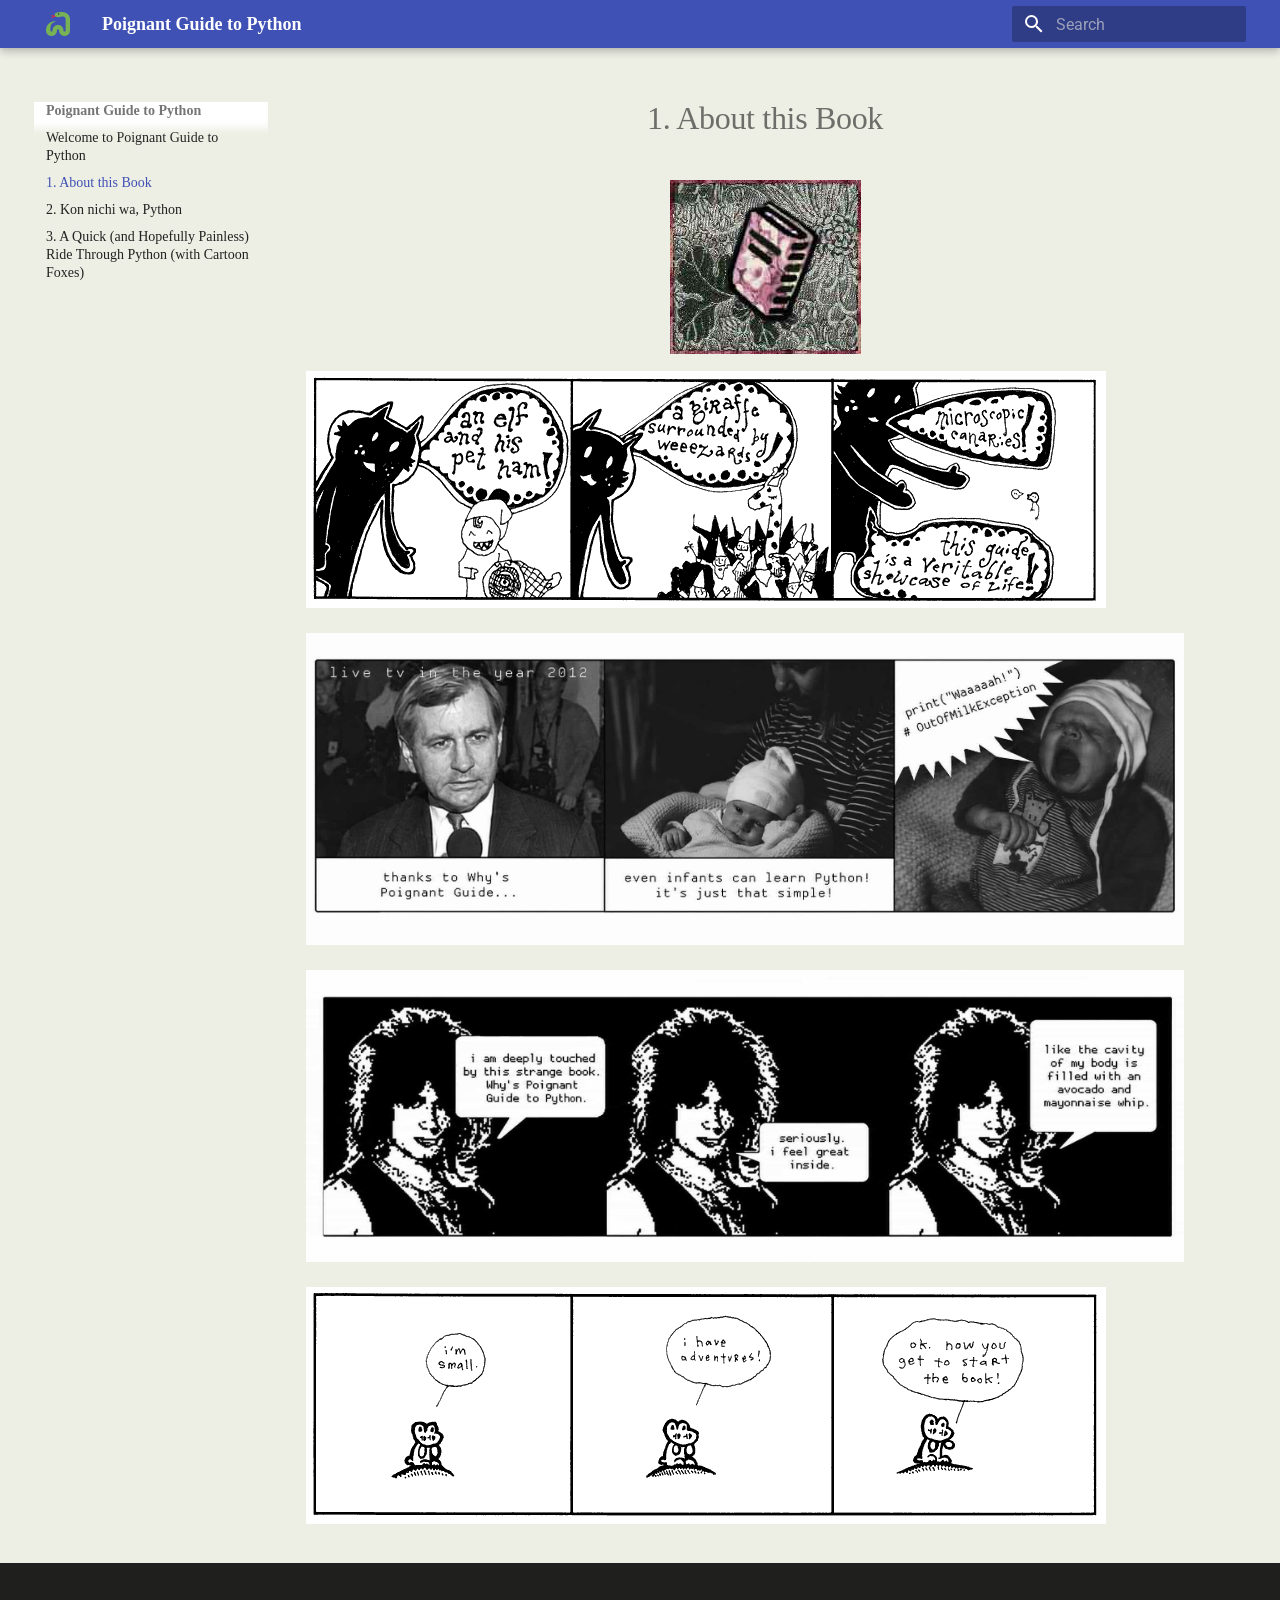
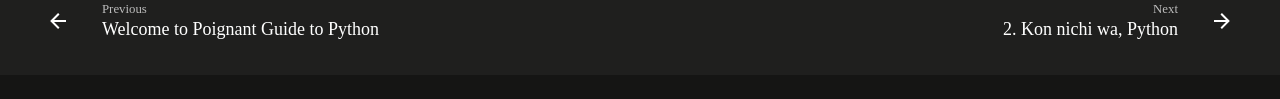
==== chapter-1/index.html @ 112db1af "Deployed 4b293c4 with MkDocs version: 1.6.1" ====
<!doctype html>
<html lang="en" class="no-js">
  <head>
    
      <meta charset="utf-8">
      <meta name="viewport" content="width=device-width,initial-scale=1">
      
      
      
        <link rel="canonical" href="https://sitename.example/chapter-1/">
      
      
        <link rel="prev" href="..">
      
      
        <link rel="next" href="../chapter-2/">
      
      
        
      
      
      <link rel="icon" href="../assets/favicon.ico">
      <meta name="generator" content="mkdocs-1.6.1, mkdocs-material-9.7.7">
    
    
      
        <title>1. About this Book - Poignant Guide to Python</title>
      
    
    
      <link rel="stylesheet" href="../assets/stylesheets/main.ec1eaa64.min.css">
      
      


    
    
      
    
    
      
        
        
        <link rel="preconnect" href="https://fonts.gstatic.com" crossorigin>
        <link rel="stylesheet" href="https://fonts.googleapis.com/css?family=Roboto:300,300i,400,400i,700,700i%7CRoboto+Mono:400,400i,700,700i&display=fallback">
        <style>:root{--md-text-font:"Roboto";--md-code-font:"Roboto Mono"}</style>
      
    
    
      <link rel="stylesheet" href="../stylesheets/custom_sidebar.css">
    
      <link rel="stylesheet" href="../stylesheets/extra.css">
    
    <script>__md_scope=new URL("..",location),__md_hash=e=>[...e].reduce(((e,_)=>(e<<5)-e+_.charCodeAt(0)),0),__md_get=(e,_=localStorage,t=__md_scope)=>JSON.parse(_.getItem(t.pathname+"."+e)),__md_set=(e,_,t=localStorage,a=__md_scope)=>{try{t.setItem(a.pathname+"."+e,JSON.stringify(_))}catch(e){}}</script>
    
      

    
    
  </head>
  
  
    <body dir="ltr">
  
    
    <input class="md-toggle" data-md-toggle="drawer" type="checkbox" id="__drawer" autocomplete="off">
    <input class="md-toggle" data-md-toggle="search" type="checkbox" id="__search" autocomplete="off">
    <label class="md-overlay" for="__drawer"></label>
    <div data-md-component="skip">
      
        
        <a href="#1-about-this-book" class="md-skip">
          Skip to content
        </a>
      
    </div>
    <div data-md-component="announce">
      
    </div>
    
    
      

  

<header class="md-header md-header--shadow" data-md-component="header">
  <nav class="md-header__inner md-grid" aria-label="Header">
    <a href=".." title="Poignant Guide to Python" class="md-header__button md-logo" aria-label="Poignant Guide to Python" data-md-component="logo">
      
  <img src="../assets/snake-logo-small.png" alt="logo">

    </a>
    <label class="md-header__button md-icon" for="__drawer">
      
      <svg xmlns="http://www.w3.org/2000/svg" viewBox="0 0 24 24"><path d="M3 6h18v2H3zm0 5h18v2H3zm0 5h18v2H3z"/></svg>
    </label>
    <div class="md-header__title" data-md-component="header-title">
      <div class="md-header__ellipsis">
        <div class="md-header__topic">
          <span class="md-ellipsis">
            Poignant Guide to Python
          </span>
        </div>
        <div class="md-header__topic" data-md-component="header-topic">
          <span class="md-ellipsis">
            
              1. About this Book
            
          </span>
        </div>
      </div>
    </div>
    
    
      <script>var palette=__md_get("__palette");if(palette&&palette.color){if("(prefers-color-scheme)"===palette.color.media){var media=matchMedia("(prefers-color-scheme: light)"),input=document.querySelector(media.matches?"[data-md-color-media='(prefers-color-scheme: light)']":"[data-md-color-media='(prefers-color-scheme: dark)']");palette.color.media=input.getAttribute("data-md-color-media"),palette.color.scheme=input.getAttribute("data-md-color-scheme"),palette.color.primary=input.getAttribute("data-md-color-primary"),palette.color.accent=input.getAttribute("data-md-color-accent")}for(var[key,value]of Object.entries(palette.color))document.body.setAttribute("data-md-color-"+key,value)}</script>
    
    
    
      
      
        <label class="md-header__button md-icon" for="__search">
          
          <svg xmlns="http://www.w3.org/2000/svg" viewBox="0 0 24 24"><path d="M9.5 3A6.5 6.5 0 0 1 16 9.5c0 1.61-.59 3.09-1.56 4.23l.27.27h.79l5 5-1.5 1.5-5-5v-.79l-.27-.27A6.52 6.52 0 0 1 9.5 16 6.5 6.5 0 0 1 3 9.5 6.5 6.5 0 0 1 9.5 3m0 2C7 5 5 7 5 9.5S7 14 9.5 14 14 12 14 9.5 12 5 9.5 5"/></svg>
        </label>
        <div class="md-search" data-md-component="search" role="dialog">
  <label class="md-search__overlay" for="__search"></label>
  <div class="md-search__inner" role="search">
    <form class="md-search__form" name="search">
      <input type="text" class="md-search__input" name="query" aria-label="Search" placeholder="Search" autocapitalize="off" autocorrect="off" autocomplete="off" spellcheck="false" data-md-component="search-query" required>
      <label class="md-search__icon md-icon" for="__search">
        
        <svg xmlns="http://www.w3.org/2000/svg" viewBox="0 0 24 24"><path d="M9.5 3A6.5 6.5 0 0 1 16 9.5c0 1.61-.59 3.09-1.56 4.23l.27.27h.79l5 5-1.5 1.5-5-5v-.79l-.27-.27A6.52 6.52 0 0 1 9.5 16 6.5 6.5 0 0 1 3 9.5 6.5 6.5 0 0 1 9.5 3m0 2C7 5 5 7 5 9.5S7 14 9.5 14 14 12 14 9.5 12 5 9.5 5"/></svg>
        
        <svg xmlns="http://www.w3.org/2000/svg" viewBox="0 0 24 24"><path d="M20 11v2H8l5.5 5.5-1.42 1.42L4.16 12l7.92-7.92L13.5 5.5 8 11z"/></svg>
      </label>
      <nav class="md-search__options" aria-label="Search">
        
        <button type="reset" class="md-search__icon md-icon" title="Clear" aria-label="Clear" tabindex="-1">
          
          <svg xmlns="http://www.w3.org/2000/svg" viewBox="0 0 24 24"><path d="M19 6.41 17.59 5 12 10.59 6.41 5 5 6.41 10.59 12 5 17.59 6.41 19 12 13.41 17.59 19 19 17.59 13.41 12z"/></svg>
        </button>
      </nav>
      
    </form>
    <div class="md-search__output">
      <div class="md-search__scrollwrap" tabindex="0" data-md-scrollfix>
        <div class="md-search-result" data-md-component="search-result">
          <div class="md-search-result__meta">
            Initializing search
          </div>
          <ol class="md-search-result__list" role="presentation"></ol>
        </div>
      </div>
    </div>
  </div>
</div>
      
    
    
  </nav>
  
</header>
    
    <div class="md-container" data-md-component="container">
      
      
        
          
        
      
      <main class="md-main" data-md-component="main">
        <div class="md-main__inner md-grid">
          
            
              
                
              
              <div class="md-sidebar md-sidebar--primary" data-md-component="sidebar" data-md-type="navigation" >
                <div class="md-sidebar__scrollwrap">
                  <div class="md-sidebar__inner">
                    



<nav class="md-nav md-nav--primary" aria-label="Navigation" data-md-level="0">
  <label class="md-nav__title" for="__drawer">
    <a href=".." title="Poignant Guide to Python" class="md-nav__button md-logo" aria-label="Poignant Guide to Python" data-md-component="logo">
      
  <img src="../assets/snake-logo-small.png" alt="logo">

    </a>
    Poignant Guide to Python
  </label>
  
  <ul class="md-nav__list" data-md-scrollfix>
    
      
      
  
  
  
  
    <li class="md-nav__item">
      <a href=".." class="md-nav__link">
        
  
  
  <span class="md-ellipsis">
    
  
    Welcome to Poignant Guide to Python
  

    
  </span>
  
  

      </a>
    </li>
  

    
      
      
  
  
    
  
  
  
    <li class="md-nav__item md-nav__item--active">
      
      <input class="md-nav__toggle md-toggle" type="checkbox" id="__toc">
      
      
        
      
      
      <a href="./" class="md-nav__link md-nav__link--active">
        
  
  
  <span class="md-ellipsis">
    
  
    1. About this Book
  

    
  </span>
  
  

      </a>
      
    </li>
  

    
      
      
  
  
  
  
    <li class="md-nav__item">
      <a href="../chapter-2/" class="md-nav__link">
        
  
  
  <span class="md-ellipsis">
    
  
    2. Kon nichi wa, Python
  

    
  </span>
  
  

      </a>
    </li>
  

    
      
      
  
  
  
  
    <li class="md-nav__item">
      <a href="../chapter-3/" class="md-nav__link">
        
  
  
  <span class="md-ellipsis">
    
  
    3. A Quick (and Hopefully Painless) Ride Through Python (with Cartoon Foxes)
  

    
  </span>
  
  

      </a>
    </li>
  

    
  </ul>
</nav>
                  </div>
                </div>
              </div>
            
            
              
                
              
              <div class="md-sidebar md-sidebar--secondary" data-md-component="sidebar" data-md-type="toc" hidden>
                <div class="md-sidebar__scrollwrap">
                  <div class="md-sidebar__inner">
                    

<nav class="md-nav md-nav--secondary" aria-label="Table of contents">
  
  
  
    
  
  
</nav>
                  </div>
                </div>
              </div>
            
          
          
            <div class="md-content" data-md-component="content">
              
              <article class="md-content__inner md-typeset">
                
                  
  




<h1 id="1-about-this-book">1. About this Book</h1>
<div align="center">

<img src="../assets/1_0.jpg" alt="Why's (Poignant) Guide to Ruby" />
</div>

<p><img src="../assets/1_1.gif" title="What a fantastic voyage!" alt="What a fantastic voyage!"></p>

<p><img src="../assets/1_2.jpg" title="Small infants can do it." alt="Small infants can do it."></p>

<p><img src="../assets/1_3.jpg" title="The thoughtful reader." alt="The thoughtful reader."></p>

<p><img src="../assets/1_4.gif" title="Meep." alt="Meep."></p>







  
  




  



                
              </article>
            </div>
          
          
<script>var target=document.getElementById(location.hash.slice(1));target&&target.name&&(target.checked=target.name.startsWith("__tabbed_"))</script>
        </div>
        
      </main>
      
        <footer class="md-footer">
  
    
      
        
      
      <nav class="md-footer__inner md-grid" aria-label="Footer" >
        
          
          <a href=".." class="md-footer__link md-footer__link--prev" aria-label="Previous: Welcome to Poignant Guide to Python">
            <div class="md-footer__button md-icon">
              
              <svg xmlns="http://www.w3.org/2000/svg" viewBox="0 0 24 24"><path d="M20 11v2H8l5.5 5.5-1.42 1.42L4.16 12l7.92-7.92L13.5 5.5 8 11z"/></svg>
            </div>
            <div class="md-footer__title">
              <span class="md-footer__direction">
                Previous
              </span>
              <div class="md-ellipsis">
                Welcome to Poignant Guide to Python
              </div>
            </div>
          </a>
        
        
          
          <a href="../chapter-2/" class="md-footer__link md-footer__link--next" aria-label="Next: 2. Kon nichi wa, Python">
            <div class="md-footer__title">
              <span class="md-footer__direction">
                Next
              </span>
              <div class="md-ellipsis">
                2. Kon nichi wa, Python
              </div>
            </div>
            <div class="md-footer__button md-icon">
              
              <svg xmlns="http://www.w3.org/2000/svg" viewBox="0 0 24 24"><path d="M4 11v2h12l-5.5 5.5 1.42 1.42L19.84 12l-7.92-7.92L10.5 5.5 16 11z"/></svg>
            </div>
          </a>
        
      </nav>
    
  
  <div class="md-footer-meta md-typeset">
    <div class="md-footer-meta__inner md-grid">
      <div class="md-copyright">
  
  
</div>
      
    </div>
  </div>
</footer>
      
    </div>
    <div class="md-dialog" data-md-component="dialog">
      <div class="md-dialog__inner md-typeset"></div>
    </div>
    
    
    
      
      
      <script id="__config" type="application/json">{"annotate": null, "base": "..", "features": ["navigation.footer"], "search": "../assets/javascripts/workers/search.2c215733.min.js", "tags": null, "translations": {"clipboard.copied": "Copied to clipboard", "clipboard.copy": "Copy to clipboard", "search.result.more.one": "1 more on this page", "search.result.more.other": "# more on this page", "search.result.none": "No matching documents", "search.result.one": "1 matching document", "search.result.other": "# matching documents", "search.result.placeholder": "Type to start searching", "search.result.term.missing": "Missing", "select.version": "Select version"}, "version": null}</script>
    
    
      <script src="../assets/javascripts/bundle.d7400e89.min.js"></script>
      
    
  </body>
</html>
---- assets/stylesheets/main.ec1eaa64.min.css ----
@charset "UTF-8";html{-webkit-text-size-adjust:none;-moz-text-size-adjust:none;text-size-adjust:none;box-sizing:border-box}*,:after,:before{box-sizing:inherit}@media (prefers-reduced-motion){*,:after,:before{transition:none!important}}body{margin:0}a,button,input,label{-webkit-tap-highlight-color:transparent}a{color:inherit;text-decoration:none}hr{border:0;box-sizing:initial;display:block;height:.05rem;overflow:visible;padding:0}small{font-size:80%}sub,sup{line-height:1em}img{border-style:none}table{border-collapse:initial;border-spacing:0}td,th{font-weight:400;vertical-align:top}button{background:#0000;border:0;font-family:inherit;font-size:inherit;margin:0;padding:0}input{border:0;outline:none}:root{--md-primary-fg-color:#4051b5;--md-primary-fg-color--light:#5d6cc0;--md-primary-fg-color--dark:#303fa1;--md-primary-bg-color:#fff;--md-primary-bg-color--light:#ffffffb3;--md-accent-fg-color:#526cfe;--md-accent-fg-color--transparent:#526cfe1a;--md-accent-bg-color:#fff;--md-accent-bg-color--light:#ffffffb3}[data-md-color-scheme=default]{color-scheme:light}[data-md-color-scheme=default] img[src$="#gh-dark-mode-only"],[data-md-color-scheme=default] img[src$="#only-dark"]{display:none}:root,[data-md-color-scheme=default]{--md-hue:225deg;--md-default-fg-color:#000000de;--md-default-fg-color--light:#0000008a;--md-default-fg-color--lighter:#00000052;--md-default-fg-color--lightest:#00000012;--md-default-bg-color:#fff;--md-default-bg-color--light:#ffffffb3;--md-default-bg-color--lighter:#ffffff4d;--md-default-bg-color--lightest:#ffffff1f;--md-code-fg-color:#36464e;--md-code-bg-color:#f5f5f5;--md-code-bg-color--light:#f5f5f5b3;--md-code-bg-color--lighter:#f5f5f54d;--md-code-hl-color:#4287ff;--md-code-hl-color--light:#4287ff1a;--md-code-hl-number-color:#d52a2a;--md-code-hl-special-color:#db1457;--md-code-hl-function-color:#a846b9;--md-code-hl-constant-color:#6e59d9;--md-code-hl-keyword-color:#3f6ec6;--md-code-hl-string-color:#1c7d4d;--md-code-hl-name-color:var(--md-code-fg-color);--md-code-hl-operator-color:var(--md-default-fg-color--light);--md-code-hl-punctuation-color:var(--md-default-fg-color--light);--md-code-hl-comment-color:var(--md-default-fg-color--light);--md-code-hl-generic-color:var(--md-default-fg-color--light);--md-code-hl-variable-color:var(--md-default-fg-color--light);--md-typeset-color:var(--md-default-fg-color);--md-typeset-a-color:var(--md-primary-fg-color);--md-typeset-del-color:#f5503d26;--md-typeset-ins-color:#0bd57026;--md-typeset-kbd-color:#fafafa;--md-typeset-kbd-accent-color:#fff;--md-typeset-kbd-border-color:#b8b8b8;--md-typeset-mark-color:#ffff0080;--md-typeset-table-color:#0000001f;--md-typeset-table-color--light:rgba(0,0,0,.035);--md-admonition-fg-color:var(--md-default-fg-color);--md-admonition-bg-color:var(--md-default-bg-color);--md-warning-fg-color:#000000de;--md-warning-bg-color:#ff9;--md-footer-fg-color:#fff;--md-footer-fg-color--light:#ffffffb3;--md-footer-fg-color--lighter:#ffffff73;--md-footer-bg-color:#000000de;--md-footer-bg-color--dark:#00000052;--md-shadow-z1:0 0.2rem 0.5rem #0000000d,0 0 0.05rem #0000001a;--md-shadow-z2:0 0.2rem 0.5rem #0000001a,0 0 0.05rem #00000040;--md-shadow-z3:0 0.2rem 0.5rem #0003,0 0 0.05rem #00000059}.md-icon svg{fill:currentcolor;display:block;height:1.2rem;width:1.2rem}body{-webkit-font-smoothing:antialiased;-moz-osx-font-smoothing:grayscale;--md-text-font-family:var(--md-text-font,_),-apple-system,BlinkMacSystemFont,Helvetica,Arial,sans-serif;--md-code-font-family:var(--md-code-font,_),SFMono-Regular,Consolas,Menlo,monospace}aside,body,input{font-feature-settings:"kern","liga";color:var(--md-typeset-color);font-family:var(--md-text-font-family)}code,kbd,pre{font-feature-settings:"kern";font-family:var(--md-code-font-family)}:root{--md-typeset-table-sort-icon:url('data:image/svg+xml;charset=utf-8,<svg xmlns="http://www.w3.org/2000/svg" viewBox="0 0 24 24"><path d="m18 21-4-4h3V7h-3l4-4 4 4h-3v10h3M2 19v-2h10v2M2 13v-2h7v2M2 7V5h4v2z"/></svg>');--md-typeset-table-sort-icon--asc:url('data:image/svg+xml;charset=utf-8,<svg xmlns="http://www.w3.org/2000/svg" viewBox="0 0 24 24"><path d="M19 17h3l-4 4-4-4h3V3h2M2 17h10v2H2M6 5v2H2V5m0 6h7v2H2z"/></svg>');--md-typeset-table-sort-icon--desc:url('data:image/svg+xml;charset=utf-8,<svg xmlns="http://www.w3.org/2000/svg" viewBox="0 0 24 24"><path d="M19 7h3l-4-4-4 4h3v14h2M2 17h10v2H2M6 5v2H2V5m0 6h7v2H2z"/></svg>')}.md-typeset{-webkit-print-color-adjust:exact;color-adjust:exact;font-size:.8rem;line-height:1.6;overflow-wrap:break-word}@media print{.md-typeset{font-size:.68rem}}.md-typeset blockquote,.md-typeset dl,.md-typeset figure,.md-typeset ol,.md-typeset pre,.md-typeset ul{margin-bottom:1em;margin-top:1em}.md-typeset h1{color:var(--md-default-fg-color--light);font-size:2em;line-height:1.3;margin:0 0 1.25em}.md-typeset h1,.md-typeset h2{font-weight:300;letter-spacing:-.01em}.md-typeset h2{font-size:1.5625em;line-height:1.4;margin:1.6em 0 .64em}.md-typeset h3{font-size:1.25em;font-weight:400;letter-spacing:-.01em;line-height:1.5;margin:1.6em 0 .8em}.md-typeset h2+h3{margin-top:.8em}.md-typeset h4{font-weight:700;letter-spacing:-.01em;margin:1em 0}.md-typeset h5,.md-typeset h6{color:var(--md-default-fg-color--light);font-size:.8em;font-weight:700;letter-spacing:-.01em;margin:1.25em 0}.md-typeset h5{text-transform:uppercase}.md-typeset h5 code{text-transform:none}.md-typeset hr{border-bottom:.05rem solid var(--md-default-fg-color--lightest);display:flow-root;margin:1.5em 0}.md-typeset a{color:var(--md-typeset-a-color);word-break:break-word}.md-typeset a,.md-typeset a:before{transition:color 125ms}.md-typeset a:focus,.md-typeset a:hover{color:var(--md-accent-fg-color)}.md-typeset a:focus code,.md-typeset a:hover code{background-color:var(--md-accent-fg-color--transparent);color:var(--md-accent-fg-color)}.md-typeset a code{color:var(--md-typeset-a-color)}.md-typeset a.focus-visible{outline-color:var(--md-accent-fg-color);outline-offset:.2rem}.md-typeset code,.md-typeset kbd,.md-typeset pre{color:var(--md-code-fg-color);direction:ltr;font-variant-ligatures:none;transition:background-color 125ms}@media print{.md-typeset code,.md-typeset kbd,.md-typeset pre{white-space:pre-wrap}}.md-typeset code{background-color:var(--md-code-bg-color);border-radius:.1rem;-webkit-box-decoration-break:clone;box-decoration-break:clone;font-size:.85em;padding:0 .2941176471em;transition:color 125ms,background-color 125ms;word-break:break-word}.md-typeset code:not(.focus-visible){-webkit-tap-highlight-color:transparent;outline:none}.md-typeset pre{display:flow-root;line-height:1.4;position:relative}.md-typeset pre>code{-webkit-box-decoration-break:slice;box-decoration-break:slice;box-shadow:none;display:block;margin:0;outline-color:var(--md-accent-fg-color);overflow:auto;padding:.7720588235em 1.1764705882em;scrollbar-color:var(--md-default-fg-color--lighter) #0000;scrollbar-width:thin;touch-action:auto;word-break:normal}.md-typeset pre>code:hover{scrollbar-color:var(--md-accent-fg-color) #0000}.md-typeset pre>code::-webkit-scrollbar{height:.2rem;width:.2rem}.md-typeset pre>code::-webkit-scrollbar-thumb{background-color:var(--md-default-fg-color--lighter)}.md-typeset pre>code::-webkit-scrollbar-thumb:hover{background-color:var(--md-accent-fg-color)}.md-typeset kbd{background-color:var(--md-typeset-kbd-color);border-radius:.1rem;box-shadow:0 .1rem 0 .05rem var(--md-typeset-kbd-border-color),0 .1rem 0 var(--md-typeset-kbd-border-color),0 -.1rem .2rem var(--md-typeset-kbd-accent-color) inset;color:var(--md-default-fg-color);display:inline-block;font-size:.75em;padding:0 .6666666667em;vertical-align:text-top;word-break:break-word}.md-typeset mark{background-color:var(--md-typeset-mark-color);-webkit-box-decoration-break:clone;box-decoration-break:clone;color:inherit;word-break:break-word}.md-typeset abbr{cursor:help;text-decoration:none}.md-typeset [data-preview],.md-typeset abbr{border-bottom:.05rem dotted var(--md-default-fg-color--light)}.md-typeset small{opacity:.75}[dir=ltr] .md-typeset sub,[dir=ltr] .md-typeset sup{margin-left:.078125em}[dir=rtl] .md-typeset sub,[dir=rtl] .md-typeset sup{margin-right:.078125em}[dir=ltr] .md-typeset blockquote{padding-left:.6rem}[dir=rtl] .md-typeset blockquote{padding-right:.6rem}[dir=ltr] .md-typeset blockquote{border-left:.2rem solid var(--md-default-fg-color--lighter)}[dir=rtl] .md-typeset blockquote{border-right:.2rem solid var(--md-default-fg-color--lighter)}.md-typeset blockquote{color:var(--md-default-fg-color--light);margin-left:0;margin-right:0}.md-typeset ul{list-style-type:disc}.md-typeset ul[type]{list-style-type:revert-layer}[dir=ltr] .md-typeset ol,[dir=ltr] .md-typeset ul{margin-left:.625em}[dir=rtl] .md-typeset ol,[dir=rtl] .md-typeset ul{margin-right:.625em}.md-typeset ol,.md-typeset ul{padding:0}.md-typeset ol:not([hidden]),.md-typeset ul:not([hidden]){display:flow-root}.md-typeset ol ol,.md-typeset ul ol{list-style-type:lower-alpha}.md-typeset ol ol ol,.md-typeset ul ol ol{list-style-type:lower-roman}.md-typeset ol ol ol ol,.md-typeset ul ol ol ol{list-style-type:upper-alpha}.md-typeset ol ol ol ol ol,.md-typeset ul ol ol ol ol{list-style-type:upper-roman}.md-typeset ol[type],.md-typeset ul[type]{list-style-type:revert-layer}[dir=ltr] .md-typeset ol li,[dir=ltr] .md-typeset ul li{margin-left:1.25em}[dir=rtl] .md-typeset ol li,[dir=rtl] .md-typeset ul li{margin-right:1.25em}.md-typeset ol li,.md-typeset ul li{margin-bottom:.5em}.md-typeset ol li blockquote,.md-typeset ol li p,.md-typeset ul li blockquote,.md-typeset ul li p{margin:.5em 0}.md-typeset ol li:last-child,.md-typeset ul li:last-child{margin-bottom:0}[dir=ltr] .md-typeset ol li ol,[dir=ltr] .md-typeset ol li ul,[dir=ltr] .md-typeset ul li ol,[dir=ltr] .md-typeset ul li ul{margin-left:.625em}[dir=rtl] .md-typeset ol li ol,[dir=rtl] .md-typeset ol li ul,[dir=rtl] .md-typeset ul li ol,[dir=rtl] .md-typeset ul li ul{margin-right:.625em}.md-typeset ol li ol,.md-typeset ol li ul,.md-typeset ul li ol,.md-typeset ul li ul{margin-bottom:.5em;margin-top:.5em}[dir=ltr] .md-typeset dd{margin-left:1.875em}[dir=rtl] .md-typeset dd{margin-right:1.875em}.md-typeset dd{margin-bottom:1.5em;margin-top:1em}.md-typeset img,.md-typeset svg,.md-typeset video{height:auto;max-width:100%}.md-typeset img[align=left]{margin:1em 1em 1em 0}.md-typeset img[align=right]{margin:1em 0 1em 1em}.md-typeset img[align]:only-child{margin-top:0}.md-typeset figure{display:flow-root;margin:1em auto;max-width:100%;text-align:center;width:fit-content}.md-typeset figure img{display:block;margin:0 auto}.md-typeset figcaption{font-style:italic;margin:1em auto;max-width:24rem}.md-typeset iframe{max-width:100%}.md-typeset table:not([class]){background-color:var(--md-default-bg-color);border:.05rem solid var(--md-typeset-table-color);border-radius:.1rem;display:inline-block;font-size:.64rem;max-width:100%;overflow:auto;touch-action:auto}@media print{.md-typeset table:not([class]){display:table}}.md-typeset table:not([class])+*{margin-top:1.5em}.md-typeset table:not([class]) td>:first-child,.md-typeset table:not([class]) th>:first-child{margin-top:0}.md-typeset table:not([class]) td>:last-child,.md-typeset table:not([class]) th>:last-child{margin-bottom:0}.md-typeset table:not([class]) td:not([align]),.md-typeset table:not([class]) th:not([align]){text-align:left}[dir=rtl] .md-typeset table:not([class]) td:not([align]),[dir=rtl] .md-typeset table:not([class]) th:not([align]){text-align:right}.md-typeset table:not([class]) th{font-weight:700;min-width:5rem;padding:.9375em 1.25em;vertical-align:top}.md-typeset table:not([class]) td{border-top:.05rem solid var(--md-typeset-table-color);padding:.9375em 1.25em;vertical-align:top}.md-typeset table:not([class]) tbody tr{transition:background-color 125ms}.md-typeset table:not([class]) tbody tr:hover{background-color:var(--md-typeset-table-color--light);box-shadow:0 .05rem 0 var(--md-default-bg-color) inset}.md-typeset table:not([class]) a{word-break:normal}.md-typeset table th[role=columnheader]{cursor:pointer}[dir=ltr] .md-typeset table th[role=columnheader]:after{margin-left:.5em}[dir=rtl] .md-typeset table th[role=columnheader]:after{margin-right:.5em}.md-typeset table th[role=columnheader]:after{content:"";display:inline-block;height:1.2em;-webkit-mask-image:var(--md-typeset-table-sort-icon);mask-image:var(--md-typeset-table-sort-icon);-webkit-mask-repeat:no-repeat;mask-repeat:no-repeat;-webkit-mask-size:contain;mask-size:contain;transition:background-color 125ms;vertical-align:text-bottom;width:1.2em}.md-typeset table th[role=columnheader]:hover:after{background-color:var(--md-default-fg-color--lighter)}.md-typeset table th[role=columnheader][aria-sort=ascending]:after{background-color:var(--md-default-fg-color--light);-webkit-mask-image:var(--md-typeset-table-sort-icon--asc);mask-image:var(--md-typeset-table-sort-icon--asc)}.md-typeset table th[role=columnheader][aria-sort=descending]:after{background-color:var(--md-default-fg-color--light);-webkit-mask-image:var(--md-typeset-table-sort-icon--desc);mask-image:var(--md-typeset-table-sort-icon--desc)}.md-typeset__scrollwrap{margin:1em -.8rem;overflow-x:auto;touch-action:auto}.md-typeset__table{display:inline-block;margin-bottom:.5em;padding:0 .8rem}@media print{.md-typeset__table{display:block}}html .md-typeset__table table{display:table;margin:0;overflow:hidden;width:100%}@media screen and (max-width:44.984375em){.md-content__inner>pre{margin:1em -.8rem}.md-content__inner>pre code{border-radius:0}}.md-typeset .md-author{border-radius:100%;display:block;flex-shrink:0;height:1.6rem;overflow:hidden;position:relative;transition:color 125ms,transform 125ms;width:1.6rem}.md-typeset .md-author img{display:block}.md-typeset .md-author--more{background:var(--md-default-fg-color--lightest);color:var(--md-default-fg-color--lighter);font-size:.6rem;font-weight:700;line-height:1.6rem;text-align:center}.md-typeset .md-author--long{height:2.4rem;width:2.4rem}.md-typeset a.md-author{transform:scale(1)}.md-typeset a.md-author img{border-radius:100%;filter:grayscale(100%) opacity(75%);transition:filter 125ms}.md-typeset a.md-author:focus,.md-typeset a.md-author:hover{transform:scale(1.1);z-index:1}.md-typeset a.md-author:focus img,.md-typeset a.md-author:hover img{filter:grayscale(0)}.md-banner{background-color:var(--md-footer-bg-color);color:var(--md-footer-fg-color);overflow:auto}@media print{.md-banner{display:none}}.md-banner--warning{background-color:var(--md-warning-bg-color);color:var(--md-warning-fg-color)}.md-banner__inner{font-size:.7rem;margin:.6rem auto;padding:0 .8rem}[dir=ltr] .md-banner__button{float:right}[dir=rtl] .md-banner__button{float:left}.md-banner__button{color:inherit;cursor:pointer;transition:opacity .25s}.no-js .md-banner__button{display:none}.md-banner__button:hover{opacity:.7}html{font-size:125%;height:100%;overflow-x:hidden}@media screen and (min-width:100em){html{font-size:137.5%}}@media screen and (min-width:125em){html{font-size:150%}}body{background-color:var(--md-default-bg-color);display:flex;flex-direction:column;font-size:.5rem;min-height:100%;position:relative;width:100%}@media print{body{display:block}}@media screen and (max-width:59.984375em){body[data-md-scrolllock]{position:fixed}}.md-grid{margin-left:auto;margin-right:auto;max-width:61rem}.md-container{display:flex;flex-direction:column;flex-grow:1}@media print{.md-container{display:block}}.md-main{flex-grow:1}.md-main__inner{display:flex;height:100%;margin-top:1.5rem}.md-ellipsis{overflow:hidden;text-overflow:ellipsis}.md-toggle{display:none}.md-option{height:0;opacity:0;position:absolute;width:0}.md-option:checked+label:not([hidden]){display:block}.md-option.focus-visible+label{outline-color:var(--md-accent-fg-color);outline-style:auto}.md-skip{background-color:var(--md-default-fg-color);border-radius:.1rem;color:var(--md-default-bg-color);font-size:.64rem;margin:.5rem;opacity:0;outline-color:var(--md-accent-fg-color);padding:.3rem .5rem;position:fixed;transform:translateY(.4rem);z-index:-1}.md-skip:focus{opacity:1;transform:translateY(0);transition:transform .25s cubic-bezier(.4,0,.2,1),opacity 175ms 75ms;z-index:10}@page{margin:25mm}:root{--md-clipboard-icon:url('data:image/svg+xml;charset=utf-8,<svg xmlns="http://www.w3.org/2000/svg" viewBox="0 0 24 24"><path d="M19 21H8V7h11m0-2H8a2 2 0 0 0-2 2v14a2 2 0 0 0 2 2h11a2 2 0 0 0 2-2V7a2 2 0 0 0-2-2m-3-4H4a2 2 0 0 0-2 2v14h2V3h12z"/></svg>')}.md-clipboard{border-radius:.1rem;color:var(--md-default-fg-color--lightest);cursor:pointer;height:1.5em;outline-color:var(--md-accent-fg-color);outline-offset:.1rem;transition:color .25s;width:1.5em;z-index:1}@media print{.md-clipboard{display:none}}.md-clipboard:not(.focus-visible){-webkit-tap-highlight-color:transparent;outline:none}:hover>.md-clipboard{color:var(--md-default-fg-color--light)}.md-clipboard:focus,.md-clipboard:hover{color:var(--md-accent-fg-color)}.md-clipboard:after{background-color:currentcolor;content:"";display:block;height:1.125em;margin:0 auto;-webkit-mask-image:var(--md-clipboard-icon);mask-image:var(--md-clipboard-icon);-webkit-mask-position:center;mask-position:center;-webkit-mask-repeat:no-repeat;mask-repeat:no-repeat;-webkit-mask-size:contain;mask-size:contain;width:1.125em}.md-clipboard--inline{cursor:pointer}.md-clipboard--inline code{transition:color .25s,background-color .25s}.md-clipboard--inline:focus code,.md-clipboard--inline:hover code{background-color:var(--md-accent-fg-color--transparent);color:var(--md-accent-fg-color)}:root{--md-code-select-icon:url('data:image/svg+xml;charset=utf-8,<svg xmlns="http://www.w3.org/2000/svg" viewBox="0 0 24 24"><path d="M19 19h-4v2h4c1.1 0 2-.9 2-2v-4h-2m0-12h-4v2h4v4h2V5c0-1.1-.9-2-2-2M5 5h4V3H5c-1.1 0-2 .9-2 2v4h2m0 6H3v4c0 1.1.9 2 2 2h4v-2H5zm2-4h2v2H7zm4 0h2v2h-2zm4 0h2v2h-2zM7 7h2v2H7zm4 0h2v2h-2zm4 0h2v2h-2zm-8 8h2v2H7zm4 0h2v2h-2zm4 0h2v2h-2z"/></svg>');--md-code-copy-icon:url('data:image/svg+xml;charset=utf-8,<svg xmlns="http://www.w3.org/2000/svg" viewBox="0 0 24 24"><path d="M19 21H8V7h11m0-2H8a2 2 0 0 0-2 2v14a2 2 0 0 0 2 2h11a2 2 0 0 0 2-2V7a2 2 0 0 0-2-2m-3-4H4a2 2 0 0 0-2 2v14h2V3h12z"/></svg>')}.md-typeset .md-code__content{display:grid}.md-code__nav{background-color:var(--md-code-bg-color--lighter);border-radius:.1rem;display:flex;gap:.2rem;padding:.2rem;position:absolute;right:.25em;top:.25em;transition:background-color .25s;z-index:1}:hover>.md-code__nav{background-color:var(--md-code-bg-color--light)}.md-code__button{color:var(--md-default-fg-color--lightest);cursor:pointer;display:block;height:1.5em;outline-color:var(--md-accent-fg-color);outline-offset:.1rem;transition:color .25s;width:1.5em}:hover>*>.md-code__button{color:var(--md-default-fg-color--light)}.md-code__button.focus-visible,.md-code__button:hover{color:var(--md-accent-fg-color)}.md-code__button--active{color:var(--md-default-fg-color)!important}.md-code__button:after{background-color:currentcolor;content:"";display:block;height:1.125em;margin:0 auto;-webkit-mask-position:center;mask-position:center;-webkit-mask-repeat:no-repeat;mask-repeat:no-repeat;-webkit-mask-size:contain;mask-size:contain;width:1.125em}.md-code__button[data-md-type=select]:after{-webkit-mask-image:var(--md-code-select-icon);mask-image:var(--md-code-select-icon)}.md-code__button[data-md-type=copy]:after{-webkit-mask-image:var(--md-code-copy-icon);mask-image:var(--md-code-copy-icon)}@keyframes consent{0%{opacity:0;transform:translateY(100%)}to{opacity:1;transform:translateY(0)}}@keyframes overlay{0%{opacity:0}to{opacity:1}}.md-consent__overlay{animation:overlay .25s both;-webkit-backdrop-filter:blur(.1rem);backdrop-filter:blur(.1rem);background-color:#0000008a;height:100%;opacity:1;position:fixed;top:0;width:100%;z-index:5}.md-consent__inner{animation:consent .5s cubic-bezier(.1,.7,.1,1) both;background-color:var(--md-default-bg-color);border:0;border-radius:.1rem;bottom:0;box-shadow:0 0 .2rem #0000001a,0 .2rem .4rem #0003;max-height:100%;overflow:auto;padding:0;position:fixed;width:100%;z-index:5}.md-consent__form{padding:.8rem}.md-consent__settings{display:none;margin:1em 0}input:checked+.md-consent__settings{display:block}.md-consent__controls{margin-bottom:.8rem}.md-typeset .md-consent__controls .md-button{display:inline}@media screen and (max-width:44.984375em){.md-typeset .md-consent__controls .md-button{display:block;margin-top:.4rem;text-align:center;width:100%}}.md-consent label{cursor:pointer}.md-content{flex-grow:1;min-width:0}.md-content__inner{margin:0 .8rem 1.2rem;padding-top:.6rem}@media screen and (min-width:76.25em){[dir=ltr] .md-sidebar--primary:not([hidden])~.md-content>.md-content__inner{margin-left:1.2rem}[dir=ltr] .md-sidebar--secondary:not([hidden])~.md-content>.md-content__inner,[dir=rtl] .md-sidebar--primary:not([hidden])~.md-content>.md-content__inner{margin-right:1.2rem}[dir=rtl] .md-sidebar--secondary:not([hidden])~.md-content>.md-content__inner{margin-left:1.2rem}}.md-content__inner:before{content:"";display:block;height:.4rem}.md-content__inner>:last-child{margin-bottom:0}[dir=ltr] .md-content__button{float:right}[dir=rtl] .md-content__button{float:left}[dir=ltr] .md-content__button{margin-left:.4rem}[dir=rtl] .md-content__button{margin-right:.4rem}.md-content__button{margin:.4rem 0;padding:0}@media print{.md-content__button{display:none}}.md-typeset .md-content__button{color:var(--md-default-fg-color--lighter)}.md-content__button svg{display:inline;vertical-align:top}[dir=rtl] .md-content__button svg{transform:scaleX(-1)}[dir=ltr] .md-dialog{right:.8rem}[dir=rtl] .md-dialog{left:.8rem}.md-dialog{background-color:var(--md-default-fg-color);border-radius:.1rem;bottom:.8rem;box-shadow:var(--md-shadow-z3);min-width:11.1rem;opacity:0;padding:.4rem .6rem;pointer-events:none;position:fixed;transform:translateY(100%);transition:transform 0ms .4s,opacity .4s;z-index:4}@media print{.md-dialog{display:none}}.md-dialog--active{opacity:1;pointer-events:auto;transform:translateY(0);transition:transform .4s cubic-bezier(.075,.85,.175,1),opacity .4s}.md-dialog__inner{color:var(--md-default-bg-color);font-size:.7rem}.md-feedback{margin:2em 0 1em;text-align:center}.md-feedback fieldset{border:none;margin:0;padding:0}.md-feedback__title{font-weight:700;margin:1em auto}.md-feedback__inner{position:relative}.md-feedback__list{display:flex;flex-wrap:wrap;place-content:baseline center;position:relative}.md-feedback__list:hover .md-icon:not(:disabled){color:var(--md-default-fg-color--lighter)}:disabled .md-feedback__list{min-height:1.8rem}.md-feedback__icon{color:var(--md-default-fg-color--light);cursor:pointer;flex-shrink:0;margin:0 .1rem;transition:color 125ms}.md-feedback__icon:not(:disabled).md-icon:hover{color:var(--md-accent-fg-color)}.md-feedback__icon:disabled{color:var(--md-default-fg-color--lightest);pointer-events:none}.md-feedback__note{opacity:0;position:relative;transform:translateY(.4rem);transition:transform .4s cubic-bezier(.1,.7,.1,1),opacity .15s}.md-feedback__note>*{margin:0 auto;max-width:16rem}:disabled .md-feedback__note{opacity:1;transform:translateY(0)}@media print{.md-feedback{display:none}}.md-footer{background-color:var(--md-footer-bg-color);color:var(--md-footer-fg-color)}@media print{.md-footer{display:none}}.md-footer__inner{justify-content:space-between;overflow:auto;padding:.2rem}.md-footer__inner:not([hidden]){display:flex}.md-footer__link{align-items:end;display:flex;flex-grow:0.01;margin-bottom:.4rem;margin-top:1rem;max-width:100%;outline-color:var(--md-accent-fg-color);overflow:hidden;transition:opacity .25s}.md-footer__link:focus,.md-footer__link:hover{opacity:.7}[dir=rtl] .md-footer__link svg{transform:scaleX(-1)}@media screen and (max-width:44.984375em){.md-footer__link--prev{flex-shrink:0}.md-footer__link--prev .md-footer__title{display:none}}[dir=ltr] .md-footer__link--next{margin-left:auto}[dir=rtl] .md-footer__link--next{margin-right:auto}.md-footer__link--next{text-align:right}[dir=rtl] .md-footer__link--next{text-align:left}.md-footer__title{flex-grow:1;font-size:.9rem;margin-bottom:.7rem;max-width:calc(100% - 2.4rem);padding:0 1rem;white-space:nowrap}.md-footer__button{margin:.2rem;padding:.4rem}.md-footer__direction{font-size:.64rem;opacity:.7}.md-footer-meta{background-color:var(--md-footer-bg-color--dark)}.md-footer-meta__inner{display:flex;flex-wrap:wrap;justify-content:space-between;padding:.2rem}html .md-footer-meta.md-typeset a{color:var(--md-footer-fg-color--light)}html .md-footer-meta.md-typeset a:focus,html .md-footer-meta.md-typeset a:hover{color:var(--md-footer-fg-color)}.md-copyright{color:var(--md-footer-fg-color--lighter);font-size:.64rem;margin:auto .6rem;padding:.4rem 0;width:100%}@media screen and (min-width:45em){.md-copyright{width:auto}}.md-copyright__highlight{color:var(--md-footer-fg-color--light)}.md-social{display:inline-flex;gap:.2rem;margin:0 .4rem;padding:.2rem 0 .6rem}@media screen and (min-width:45em){.md-social{padding:.6rem 0}}.md-social__link{display:inline-block;height:1.6rem;text-align:center;width:1.6rem}.md-social__link:before{line-height:1.9}.md-social__link svg{fill:currentcolor;max-height:.8rem;vertical-align:-25%}.md-typeset .md-button{border:.1rem solid;border-radius:.1rem;color:var(--md-primary-fg-color);cursor:pointer;display:inline-block;font-weight:700;padding:.625em 2em;transition:color 125ms,background-color 125ms,border-color 125ms}.md-typeset .md-button--primary{background-color:var(--md-primary-fg-color);border-color:var(--md-primary-fg-color);color:var(--md-primary-bg-color)}.md-typeset .md-button:focus,.md-typeset .md-button:hover{background-color:var(--md-accent-fg-color);border-color:var(--md-accent-fg-color);color:var(--md-accent-bg-color)}[dir=ltr] .md-typeset .md-input{border-top-left-radius:.1rem}[dir=ltr] .md-typeset .md-input,[dir=rtl] .md-typeset .md-input{border-top-right-radius:.1rem}[dir=rtl] .md-typeset .md-input{border-top-left-radius:.1rem}.md-typeset .md-input{border-bottom:.1rem solid var(--md-default-fg-color--lighter);box-shadow:var(--md-shadow-z1);font-size:.8rem;height:1.8rem;padding:0 .6rem;transition:border .25s,box-shadow .25s}.md-typeset .md-input:focus,.md-typeset .md-input:hover{border-bottom-color:var(--md-accent-fg-color);box-shadow:var(--md-shadow-z2)}.md-typeset .md-input--stretch{width:100%}.md-header{background-color:var(--md-primary-fg-color);box-shadow:0 0 .2rem #0000,0 .2rem .4rem #0000;color:var(--md-primary-bg-color);display:block;left:0;position:sticky;right:0;top:0;z-index:4}@media print{.md-header{display:none}}.md-header[hidden]{transform:translateY(-100%);transition:transform .25s cubic-bezier(.8,0,.6,1),box-shadow .25s}.md-header--shadow{box-shadow:0 0 .2rem #0000001a,0 .2rem .4rem #0003;transition:transform .25s cubic-bezier(.1,.7,.1,1),box-shadow .25s}.md-header__inner{align-items:center;display:flex;padding:0 .2rem}.md-header__button{color:currentcolor;cursor:pointer;margin:.2rem;outline-color:var(--md-accent-fg-color);padding:.4rem;position:relative;transition:opacity .25s;vertical-align:middle;z-index:1}.md-header__button:hover{opacity:.7}.md-header__button:not([hidden]){display:inline-block}.md-header__button:not(.focus-visible){-webkit-tap-highlight-color:transparent;outline:none}.md-header__button.md-logo{margin:.2rem;padding:.4rem}@media screen and (max-width:76.234375em){.md-header__button.md-logo{display:none}}.md-header__button.md-logo img,.md-header__button.md-logo svg{fill:currentcolor;display:block;height:1.2rem;width:auto}@media screen and (min-width:60em){.md-header__button[for=__search]{display:none}}.no-js .md-header__button[for=__search]{display:none}[dir=rtl] .md-header__button[for=__search] svg{transform:scaleX(-1)}@media screen and (min-width:76.25em){.md-header__button[for=__drawer]{display:none}}.md-header__topic{display:flex;max-width:100%;position:absolute;transition:transform .4s cubic-bezier(.1,.7,.1,1),opacity .15s;white-space:nowrap}.md-header__topic+.md-header__topic{opacity:0;pointer-events:none;transform:translateX(1.25rem);transition:transform .4s cubic-bezier(1,.7,.1,.1),opacity .15s;z-index:-1}[dir=rtl] .md-header__topic+.md-header__topic{transform:translateX(-1.25rem)}.md-header__topic:first-child{font-weight:700}[dir=ltr] .md-header__title{margin-left:1rem;margin-right:.4rem}[dir=rtl] .md-header__title{margin-left:.4rem;margin-right:1rem}.md-header__title{flex-grow:1;font-size:.9rem;height:2.4rem;line-height:2.4rem}.md-header__title--active .md-header__topic{opacity:0;pointer-events:none;transform:translateX(-1.25rem);transition:transform .4s cubic-bezier(1,.7,.1,.1),opacity .15s;z-index:-1}[dir=rtl] .md-header__title--active .md-header__topic{transform:translateX(1.25rem)}.md-header__title--active .md-header__topic+.md-header__topic{opacity:1;pointer-events:auto;transform:translateX(0);transition:transform .4s cubic-bezier(.1,.7,.1,1),opacity .15s;z-index:0}.md-header__title>.md-header__ellipsis{height:100%;position:relative;width:100%}.md-header__option{display:flex;flex-shrink:0;max-width:100%;transition:max-width 0ms .25s,opacity .25s .25s;white-space:nowrap}[data-md-toggle=search]:checked~.md-header .md-header__option{max-width:0;opacity:0;transition:max-width 0ms,opacity 0ms}.md-header__option>input{bottom:0}.md-header__source{display:none}@media screen and (min-width:60em){[dir=ltr] .md-header__source{margin-left:1rem}[dir=rtl] .md-header__source{margin-right:1rem}.md-header__source{display:block;max-width:11.7rem;width:11.7rem}}@media screen and (min-width:76.25em){[dir=ltr] .md-header__source{margin-left:1.4rem}[dir=rtl] .md-header__source{margin-right:1.4rem}}.md-meta{color:var(--md-default-fg-color--light);font-size:.7rem;line-height:1.3}.md-meta__list{display:inline-flex;flex-wrap:wrap;list-style:none;margin:0;padding:0}.md-meta__item:not(:last-child):after{content:"·";margin-left:.2rem;margin-right:.2rem}.md-meta__link{color:var(--md-typeset-a-color)}.md-meta__link:focus,.md-meta__link:hover{color:var(--md-accent-fg-color)}.md-draft{background-color:#ff1744;border-radius:.125em;color:#fff;display:inline-block;font-weight:700;padding-left:.5714285714em;padding-right:.5714285714em}:root{--md-nav-icon--prev:url('data:image/svg+xml;charset=utf-8,<svg xmlns="http://www.w3.org/2000/svg" viewBox="0 0 24 24"><path d="M20 11v2H8l5.5 5.5-1.42 1.42L4.16 12l7.92-7.92L13.5 5.5 8 11z"/></svg>');--md-nav-icon--next:url('data:image/svg+xml;charset=utf-8,<svg xmlns="http://www.w3.org/2000/svg" viewBox="0 0 24 24"><path d="M8.59 16.58 13.17 12 8.59 7.41 10 6l6 6-6 6z"/></svg>');--md-toc-icon:url('data:image/svg+xml;charset=utf-8,<svg xmlns="http://www.w3.org/2000/svg" viewBox="0 0 24 24"><path d="M3 9h14V7H3zm0 4h14v-2H3zm0 4h14v-2H3zm16 0h2v-2h-2zm0-10v2h2V7zm0 6h2v-2h-2z"/></svg>')}.md-nav{font-size:.7rem;line-height:1.3}.md-nav__title{color:var(--md-default-fg-color--light);display:block;font-weight:700;overflow:hidden;padding:0 .6rem;text-overflow:ellipsis}.md-nav__title .md-nav__button{display:none}.md-nav__title .md-nav__button img{height:100%;width:auto}.md-nav__title .md-nav__button.md-logo img,.md-nav__title .md-nav__button.md-logo svg{fill:currentcolor;display:block;height:2.4rem;max-width:100%;object-fit:contain;width:auto}.md-nav__list{list-style:none;margin:0;padding:0}.md-nav__link{align-items:flex-start;display:flex;gap:.4rem;margin-top:.625em;scroll-snap-align:start;transition:color 125ms}.md-nav__link--passed,.md-nav__link--passed code{color:var(--md-default-fg-color--light)}.md-nav__item .md-nav__link--active,.md-nav__item .md-nav__link--active code{color:var(--md-typeset-a-color)}.md-nav__link .md-ellipsis{position:relative}.md-nav__link .md-ellipsis code{word-break:normal}[dir=ltr] .md-nav__link .md-icon:last-child{margin-left:auto}[dir=rtl] .md-nav__link .md-icon:last-child{margin-right:auto}.md-nav__link .md-typeset{font-size:.7rem;line-height:1.3}.md-nav__link svg{fill:currentcolor;flex-shrink:0;height:1.3em;position:relative}.md-nav__link[for]:focus,.md-nav__link[for]:hover,.md-nav__link[href]:focus,.md-nav__link[href]:hover{color:var(--md-accent-fg-color);cursor:pointer}.md-nav__link[for]:focus code,.md-nav__link[for]:hover code,.md-nav__link[href]:focus code,.md-nav__link[href]:hover code{background-color:var(--md-accent-fg-color--transparent);color:var(--md-accent-fg-color)}.md-nav__link.focus-visible{outline-color:var(--md-accent-fg-color);outline-offset:.2rem}.md-nav--primary .md-nav__link[for=__toc]{display:none}.md-nav--primary .md-nav__link[for=__toc] .md-icon:after{background-color:currentcolor;display:block;height:100%;-webkit-mask-image:var(--md-toc-icon);mask-image:var(--md-toc-icon);width:100%}.md-nav--primary .md-nav__link[for=__toc]~.md-nav{display:none}.md-nav__container>.md-nav__link{margin-top:0}.md-nav__container>.md-nav__link:first-child{flex-grow:1;min-width:0}.md-nav__icon{flex-shrink:0}.md-nav__source{display:none}@media screen and (max-width:76.234375em){.md-nav--primary,.md-nav--primary .md-nav{background-color:var(--md-default-bg-color);display:flex;flex-direction:column;height:100%;left:0;position:absolute;right:0;top:0;z-index:1}.md-nav--primary .md-nav__item,.md-nav--primary .md-nav__title{font-size:.8rem;line-height:1.5}.md-nav--primary .md-nav__title{background-color:var(--md-default-fg-color--lightest);color:var(--md-default-fg-color--light);cursor:pointer;height:5.6rem;line-height:2.4rem;padding:3rem .8rem .2rem;position:relative;white-space:nowrap}[dir=ltr] .md-nav--primary .md-nav__title .md-nav__icon{left:.4rem}[dir=rtl] .md-nav--primary .md-nav__title .md-nav__icon{right:.4rem}.md-nav--primary .md-nav__title .md-nav__icon{display:block;height:1.2rem;margin:.2rem;position:absolute;top:.4rem;width:1.2rem}.md-nav--primary .md-nav__title .md-nav__icon:after{background-color:currentcolor;content:"";display:block;height:100%;-webkit-mask-image:var(--md-nav-icon--prev);mask-image:var(--md-nav-icon--prev);-webkit-mask-position:center;mask-position:center;-webkit-mask-repeat:no-repeat;mask-repeat:no-repeat;-webkit-mask-size:contain;mask-size:contain;width:100%}.md-nav--primary .md-nav__title~.md-nav__list{background-color:var(--md-default-bg-color);box-shadow:0 .05rem 0 var(--md-default-fg-color--lightest) inset;overflow-y:auto;scroll-snap-type:y mandatory;touch-action:pan-y}.md-nav--primary .md-nav__title~.md-nav__list>:first-child{border-top:0}.md-nav--primary .md-nav__title[for=__drawer]{background-color:var(--md-primary-fg-color);color:var(--md-primary-bg-color);font-weight:700}.md-nav--primary .md-nav__title .md-logo{display:block;left:.2rem;margin:.2rem;padding:.4rem;position:absolute;right:.2rem;top:.2rem}.md-nav--primary .md-nav__list{flex:1}.md-nav--primary .md-nav__item{border-top:.05rem solid var(--md-default-fg-color--lightest)}.md-nav--primary .md-nav__item--active>.md-nav__link{color:var(--md-typeset-a-color)}.md-nav--primary .md-nav__item--active>.md-nav__link:focus,.md-nav--primary .md-nav__item--active>.md-nav__link:hover{color:var(--md-accent-fg-color)}.md-nav--primary .md-nav__link{margin-top:0;padding:.6rem .8rem}.md-nav--primary .md-nav__link svg{margin-top:.1em}.md-nav--primary .md-nav__link>.md-nav__link{padding:0}[dir=ltr] .md-nav--primary .md-nav__link .md-nav__icon{margin-right:-.2rem}[dir=rtl] .md-nav--primary .md-nav__link .md-nav__icon{margin-left:-.2rem}.md-nav--primary .md-nav__link .md-nav__icon{font-size:1.2rem;height:1.2rem;width:1.2rem}.md-nav--primary .md-nav__link .md-nav__icon:after{background-color:currentcolor;content:"";display:block;height:100%;-webkit-mask-image:var(--md-nav-icon--next);mask-image:var(--md-nav-icon--next);-webkit-mask-position:center;mask-position:center;-webkit-mask-repeat:no-repeat;mask-repeat:no-repeat;-webkit-mask-size:contain;mask-size:contain;width:100%}[dir=rtl] .md-nav--primary .md-nav__icon:after{transform:scale(-1)}.md-nav--primary .md-nav--secondary .md-nav{background-color:initial;position:static}[dir=ltr] .md-nav--primary .md-nav--secondary .md-nav .md-nav__link{padding-left:1.4rem}[dir=rtl] .md-nav--primary .md-nav--secondary .md-nav .md-nav__link{padding-right:1.4rem}[dir=ltr] .md-nav--primary .md-nav--secondary .md-nav .md-nav .md-nav__link{padding-left:2rem}[dir=rtl] .md-nav--primary .md-nav--secondary .md-nav .md-nav .md-nav__link{padding-right:2rem}[dir=ltr] .md-nav--primary .md-nav--secondary .md-nav .md-nav .md-nav .md-nav__link{padding-left:2.6rem}[dir=rtl] .md-nav--primary .md-nav--secondary .md-nav .md-nav .md-nav .md-nav__link{padding-right:2.6rem}[dir=ltr] .md-nav--primary .md-nav--secondary .md-nav .md-nav .md-nav .md-nav .md-nav__link{padding-left:3.2rem}[dir=rtl] .md-nav--primary .md-nav--secondary .md-nav .md-nav .md-nav .md-nav .md-nav__link{padding-right:3.2rem}.md-nav--secondary{background-color:initial}.md-nav__toggle~.md-nav{display:flex;opacity:0;transform:translateX(100%);transition:transform .25s cubic-bezier(.8,0,.6,1),opacity 125ms 50ms}[dir=rtl] .md-nav__toggle~.md-nav{transform:translateX(-100%)}.md-nav__toggle:checked~.md-nav{opacity:1;transform:translateX(0);transition:transform .25s cubic-bezier(.4,0,.2,1),opacity 125ms 125ms}.md-nav__toggle:checked~.md-nav>.md-nav__list{backface-visibility:hidden}}@media screen and (max-width:59.984375em){.md-nav--primary .md-nav__link[for=__toc]{display:flex}.md-nav--primary .md-nav__link[for=__toc] .md-icon:after{content:""}.md-nav--primary .md-nav__link[for=__toc]+.md-nav__link{display:none}.md-nav--primary .md-nav__link[for=__toc]~.md-nav{display:flex}.md-nav__source{background-color:var(--md-primary-fg-color--dark);color:var(--md-primary-bg-color);display:block;padding:0 .2rem}}@media screen and (min-width:60em) and (max-width:76.234375em){.md-nav--integrated .md-nav__link[for=__toc]{display:flex}.md-nav--integrated .md-nav__link[for=__toc] .md-icon:after{content:""}.md-nav--integrated .md-nav__link[for=__toc]+.md-nav__link{display:none}.md-nav--integrated .md-nav__link[for=__toc]~.md-nav{display:flex}}@media screen and (min-width:60em){.md-nav{margin-bottom:-.4rem}.md-nav--secondary .md-nav__title{background:var(--md-default-bg-color);box-shadow:0 0 .4rem .4rem var(--md-default-bg-color);position:sticky;top:0;z-index:1}.md-nav--secondary .md-nav__title[for=__toc]{scroll-snap-align:start}.md-nav--secondary .md-nav__title .md-nav__icon{display:none}[dir=ltr] .md-nav--secondary .md-nav__list{padding-left:.6rem}[dir=rtl] .md-nav--secondary .md-nav__list{padding-right:.6rem}.md-nav--secondary .md-nav__list{padding-bottom:.4rem}[dir=ltr] .md-nav--secondary .md-nav__item>.md-nav__link{margin-right:.4rem}[dir=rtl] .md-nav--secondary .md-nav__item>.md-nav__link{margin-left:.4rem}}@media screen and (min-width:76.25em){.md-nav{margin-bottom:-.4rem;transition:max-height .25s cubic-bezier(.86,0,.07,1)}.md-nav--primary .md-nav__title{background:var(--md-default-bg-color);box-shadow:0 0 .4rem .4rem var(--md-default-bg-color);position:sticky;top:0;z-index:1}.md-nav--primary .md-nav__title[for=__drawer]{scroll-snap-align:start}.md-nav--primary .md-nav__title .md-nav__icon{display:none}[dir=ltr] .md-nav--primary .md-nav__list{padding-left:.6rem}[dir=rtl] .md-nav--primary .md-nav__list{padding-right:.6rem}.md-nav--primary .md-nav__list{padding-bottom:.4rem}[dir=ltr] .md-nav--primary .md-nav__item>.md-nav__link{margin-right:.4rem}[dir=rtl] .md-nav--primary .md-nav__item>.md-nav__link{margin-left:.4rem}.md-nav__toggle~.md-nav{display:grid;grid-template-rows:minmax(.4rem,0fr);opacity:0;transition:grid-template-rows .25s cubic-bezier(.86,0,.07,1),opacity .25s,visibility 0ms .25s;visibility:collapse}.md-nav__toggle~.md-nav>.md-nav__list{overflow:hidden}.md-nav__toggle.md-toggle--indeterminate~.md-nav,.md-nav__toggle:checked~.md-nav{grid-template-rows:minmax(.4rem,1fr);opacity:1;transition:grid-template-rows .25s cubic-bezier(.86,0,.07,1),opacity .15s .1s,visibility 0ms;visibility:visible}.md-nav__toggle.md-toggle--indeterminate~.md-nav{transition:none}.md-nav__item--nested>.md-nav>.md-nav__title{display:none}.md-nav__item--section{display:block;margin:1.25em 0}.md-nav__item--section:last-child{margin-bottom:0}.md-nav__item--section>.md-nav__link{font-weight:700}.md-nav__item--section>.md-nav__link[for]{color:var(--md-default-fg-color--light)}.md-nav__item--section>.md-nav__link:not(.md-nav__container){pointer-events:none}.md-nav__item--section>.md-nav__link .md-icon,.md-nav__item--section>.md-nav__link>[for]{display:none}[dir=ltr] .md-nav__item--section>.md-nav{margin-left:-.6rem}[dir=rtl] .md-nav__item--section>.md-nav{margin-right:-.6rem}.md-nav__item--section>.md-nav{display:block;opacity:1;visibility:visible}.md-nav__item--section>.md-nav>.md-nav__list>.md-nav__item{padding:0}.md-nav__icon{border-radius:100%;height:.9rem;transition:background-color .25s;width:.9rem}.md-nav__icon:hover{background-color:var(--md-accent-fg-color--transparent)}.md-nav__icon:after{background-color:currentcolor;border-radius:100%;content:"";display:inline-block;height:100%;-webkit-mask-image:var(--md-nav-icon--next);mask-image:var(--md-nav-icon--next);-webkit-mask-position:center;mask-position:center;-webkit-mask-repeat:no-repeat;mask-repeat:no-repeat;-webkit-mask-size:contain;mask-size:contain;transition:transform .25s;vertical-align:-.1rem;width:100%}[dir=rtl] .md-nav__icon:after{transform:rotate(180deg)}.md-nav__item--nested .md-nav__toggle:checked~.md-nav__link .md-nav__icon:after,.md-nav__item--nested .md-toggle--indeterminate~.md-nav__link .md-nav__icon:after{transform:rotate(90deg)}.md-nav--lifted>.md-nav__list>.md-nav__item,.md-nav--lifted>.md-nav__title{display:none}.md-nav--lifted>.md-nav__list>.md-nav__item--active{display:block}.md-nav--lifted>.md-nav__list>.md-nav__item--active>.md-nav__link{background:var(--md-default-bg-color);box-shadow:0 0 .4rem .4rem var(--md-default-bg-color);margin-top:0;position:sticky;top:0;z-index:1}.md-nav--lifted>.md-nav__list>.md-nav__item--active>.md-nav__link:not(.md-nav__container){pointer-events:none}.md-nav--lifted>.md-nav__list>.md-nav__item--active.md-nav__item--section{margin:0}[dir=ltr] .md-nav--lifted>.md-nav__list>.md-nav__item>.md-nav:not(.md-nav--secondary){margin-left:-.6rem}[dir=rtl] .md-nav--lifted>.md-nav__list>.md-nav__item>.md-nav:not(.md-nav--secondary){margin-right:-.6rem}.md-nav--lifted>.md-nav__list>.md-nav__item>[for]{color:var(--md-default-fg-color--light)}.md-nav--lifted .md-nav[data-md-level="1"]{grid-template-rows:minmax(.4rem,1fr);opacity:1;visibility:visible}[dir=ltr] .md-nav--integrated>.md-nav__list>.md-nav__item--active .md-nav--secondary{border-left:.05rem solid var(--md-primary-fg-color)}[dir=rtl] .md-nav--integrated>.md-nav__list>.md-nav__item--active .md-nav--secondary{border-right:.05rem solid var(--md-primary-fg-color)}.md-nav--integrated>.md-nav__list>.md-nav__item--active .md-nav--secondary{display:block;margin-bottom:1.25em;opacity:1;visibility:visible}.md-nav--integrated>.md-nav__list>.md-nav__item--active .md-nav--secondary>.md-nav__list{overflow:visible;padding-bottom:0}.md-nav--integrated>.md-nav__list>.md-nav__item--active .md-nav--secondary>.md-nav__title{display:none}}.md-pagination{font-size:.8rem;font-weight:700;gap:.4rem}.md-pagination,.md-pagination>*{align-items:center;display:flex;justify-content:center}.md-pagination>*{border-radius:.2rem;height:1.8rem;min-width:1.8rem;text-align:center}.md-pagination__current{background-color:var(--md-default-fg-color--lightest);color:var(--md-default-fg-color--light)}.md-pagination__link{transition:color 125ms,background-color 125ms}.md-pagination__link:focus,.md-pagination__link:hover{background-color:var(--md-accent-fg-color--transparent);color:var(--md-accent-fg-color)}.md-pagination__link:focus svg,.md-pagination__link:hover svg{color:var(--md-accent-fg-color)}.md-pagination__link.focus-visible{outline-color:var(--md-accent-fg-color);outline-offset:.2rem}.md-pagination__link svg{fill:currentcolor;color:var(--md-default-fg-color--lighter);display:block;max-height:100%;width:1.2rem}:root{--md-path-icon:url('data:image/svg+xml;charset=utf-8,<svg xmlns="http://www.w3.org/2000/svg" viewBox="0 0 24 24"><path d="M8.59 16.58 13.17 12 8.59 7.41 10 6l6 6-6 6z"/></svg>')}.md-path{font-size:.7rem;margin:0 .8rem;overflow:auto;padding-top:1.2rem}.md-path:not([hidden]){display:block}@media screen and (min-width:76.25em){.md-path{margin:0 1.2rem}}.md-path__list{align-items:center;display:flex;gap:.2rem;list-style:none;margin:0;padding:0}.md-path__item:not(:first-child){display:inline-flex;gap:.2rem;white-space:nowrap}.md-path__item:not(:first-child):before{background-color:var(--md-default-fg-color--lighter);content:"";display:inline;height:.8rem;-webkit-mask-image:var(--md-path-icon);mask-image:var(--md-path-icon);width:.8rem}.md-path__link{align-items:center;color:var(--md-default-fg-color--light);display:flex}.md-path__link:focus,.md-path__link:hover{color:var(--md-accent-fg-color)}:root{--md-post-pin-icon:url('data:image/svg+xml;charset=utf-8,<svg xmlns="http://www.w3.org/2000/svg" viewBox="0 0 24 24"><path d="M16 12V4h1V2H7v2h1v8l-2 2v2h5.2v6h1.6v-6H18v-2z"/></svg>')}.md-post__back{border-bottom:.05rem solid var(--md-default-fg-color--lightest);margin-bottom:1.2rem;padding-bottom:1.2rem}@media screen and (max-width:76.234375em){.md-post__back{display:none}}[dir=rtl] .md-post__back svg{transform:scaleX(-1)}.md-post__authors{display:flex;flex-direction:column;gap:.6rem;margin:0 .6rem 1.2rem}.md-post .md-post__meta a{transition:color 125ms}.md-post .md-post__meta a:focus,.md-post .md-post__meta a:hover{color:var(--md-accent-fg-color)}.md-post__title{color:var(--md-default-fg-color--light);font-weight:700}.md-post--excerpt{margin-bottom:3.2rem}.md-post--excerpt .md-post__header{align-items:center;display:flex;gap:.6rem;min-height:1.6rem}.md-post--excerpt .md-post__authors{align-items:center;display:inline-flex;flex-direction:row;gap:.2rem;margin:0;min-height:2.4rem}[dir=ltr] .md-post--excerpt .md-post__meta .md-meta__list{margin-right:.4rem}[dir=rtl] .md-post--excerpt .md-post__meta .md-meta__list{margin-left:.4rem}.md-post--excerpt .md-post__content>:first-child{--md-scroll-margin:6rem;margin-top:0}.md-post>.md-nav--secondary{margin:1em 0}.md-pin{background:var(--md-default-fg-color--lightest);border-radius:1rem;margin-top:-.05rem;padding:.2rem}.md-pin:after{background-color:currentcolor;content:"";display:block;height:.6rem;margin:0 auto;-webkit-mask-image:var(--md-post-pin-icon);mask-image:var(--md-post-pin-icon);-webkit-mask-position:center;mask-position:center;-webkit-mask-repeat:no-repeat;mask-repeat:no-repeat;-webkit-mask-size:contain;mask-size:contain;width:.6rem}.md-profile{align-items:center;display:flex;font-size:.7rem;gap:.6rem;line-height:1.4;width:100%}.md-profile__description{flex-grow:1}.md-content--post{display:flex}@media screen and (max-width:76.234375em){.md-content--post{flex-flow:column-reverse}}.md-content--post>.md-content__inner{flex-grow:1;min-width:0}@media screen and (min-width:76.25em){[dir=ltr] .md-content--post>.md-content__inner{margin-left:1.2rem}[dir=rtl] .md-content--post>.md-content__inner{margin-right:1.2rem}}@media screen and (max-width:76.234375em){.md-sidebar.md-sidebar--post{padding:0;position:static;width:100%}.md-sidebar.md-sidebar--post .md-sidebar__scrollwrap{overflow:visible}.md-sidebar.md-sidebar--post .md-sidebar__inner{padding:0}.md-sidebar.md-sidebar--post .md-post__meta{margin-left:.6rem;margin-right:.6rem}.md-sidebar.md-sidebar--post .md-nav__item{border:none;display:inline}.md-sidebar.md-sidebar--post .md-nav__list{display:inline-flex;flex-wrap:wrap;gap:.6rem;padding-bottom:.6rem;padding-top:.6rem}.md-sidebar.md-sidebar--post .md-nav__link{padding:0}.md-sidebar.md-sidebar--post .md-nav{height:auto;margin-bottom:0;position:static}}:root{--md-progress-value:0;--md-progress-delay:400ms}.md-progress{background:var(--md-primary-bg-color);height:.075rem;opacity:min(clamp(0,var(--md-progress-value),1),clamp(0,100 - var(--md-progress-value),1));position:fixed;top:0;transform:scaleX(calc(var(--md-progress-value)*1%));transform-origin:left;transition:transform .5s cubic-bezier(.19,1,.22,1),opacity .25s var(--md-progress-delay);width:100%;z-index:4}:root{--md-search-result-icon:url('data:image/svg+xml;charset=utf-8,<svg xmlns="http://www.w3.org/2000/svg" viewBox="0 0 24 24"><path d="M14 2H6a2 2 0 0 0-2 2v16a2 2 0 0 0 2 2h7c-.41-.25-.8-.56-1.14-.9-.33-.33-.61-.7-.86-1.1H6V4h7v5h5v1.18c.71.16 1.39.43 2 .82V8zm6.31 16.9c1.33-2.11.69-4.9-1.4-6.22-2.11-1.33-4.91-.68-6.22 1.4-1.34 2.11-.69 4.89 1.4 6.22 1.46.93 3.32.93 4.79.02L22 23.39 23.39 22zm-3.81.1a2.5 2.5 0 0 1-2.5-2.5 2.5 2.5 0 0 1 2.5-2.5 2.5 2.5 0 0 1 2.5 2.5 2.5 2.5 0 0 1-2.5 2.5"/></svg>')}.md-search{position:relative}@media screen and (min-width:60em){.md-search{padding:.2rem 0}}.no-js .md-search{display:none}.md-search__overlay{opacity:0;z-index:1}@media screen and (max-width:59.984375em){[dir=ltr] .md-search__overlay{left:-2.2rem}[dir=rtl] .md-search__overlay{right:-2.2rem}.md-search__overlay{background-color:var(--md-default-bg-color);border-radius:1rem;height:2rem;overflow:hidden;pointer-events:none;position:absolute;top:-1rem;transform-origin:center;transition:transform .3s .1s,opacity .2s .2s;width:2rem}[data-md-toggle=search]:checked~.md-header .md-search__overlay{opacity:1;transition:transform .4s,opacity .1s}}@media screen and (min-width:60em){[dir=ltr] .md-search__overlay{left:0}[dir=rtl] .md-search__overlay{right:0}.md-search__overlay{background-color:#0000008a;cursor:pointer;height:0;position:fixed;top:0;transition:width 0ms .25s,height 0ms .25s,opacity .25s;width:0}[data-md-toggle=search]:checked~.md-header .md-search__overlay{height:200vh;opacity:1;transition:width 0ms,height 0ms,opacity .25s;width:100%}}@media screen and (max-width:29.984375em){[data-md-toggle=search]:checked~.md-header .md-search__overlay{transform:scale(45)}}@media screen and (min-width:30em) and (max-width:44.984375em){[data-md-toggle=search]:checked~.md-header .md-search__overlay{transform:scale(60)}}@media screen and (min-width:45em) and (max-width:59.984375em){[data-md-toggle=search]:checked~.md-header .md-search__overlay{transform:scale(75)}}.md-search__inner{backface-visibility:hidden}@media screen and (max-width:59.984375em){[dir=ltr] .md-search__inner{left:0}[dir=rtl] .md-search__inner{right:0}.md-search__inner{height:0;opacity:0;overflow:hidden;position:fixed;top:0;transform:translateX(5%);transition:width 0ms .3s,height 0ms .3s,transform .15s cubic-bezier(.4,0,.2,1) .15s,opacity .15s .15s;width:0;z-index:2}[dir=rtl] .md-search__inner{transform:translateX(-5%)}[data-md-toggle=search]:checked~.md-header .md-search__inner{height:100%;opacity:1;transform:translateX(0);transition:width 0ms 0ms,height 0ms 0ms,transform .15s cubic-bezier(.1,.7,.1,1) .15s,opacity .15s .15s;width:100%}}@media screen and (min-width:60em){[dir=ltr] .md-search__inner{float:right}[dir=rtl] .md-search__inner{float:left}.md-search__inner{padding:.1rem 0;position:relative;transition:width .25s cubic-bezier(.1,.7,.1,1);width:11.7rem}}@media screen and (min-width:60em) and (max-width:76.234375em){[data-md-toggle=search]:checked~.md-header .md-search__inner{width:23.4rem}}@media screen and (min-width:76.25em){[data-md-toggle=search]:checked~.md-header .md-search__inner{width:34.4rem}}.md-search__form{background-color:var(--md-default-bg-color);box-shadow:0 0 .6rem #0000;height:2.4rem;position:relative;transition:color .25s,background-color .25s;z-index:2}@media screen and (min-width:60em){.md-search__form{background-color:#00000042;border-radius:.1rem;height:1.8rem}.md-search__form:hover{background-color:#ffffff1f}}[data-md-toggle=search]:checked~.md-header .md-search__form{background-color:var(--md-default-bg-color);border-radius:.1rem .1rem 0 0;box-shadow:0 0 .6rem #00000012;color:var(--md-default-fg-color)}[dir=ltr] .md-search__input{padding-left:3.6rem;padding-right:2.2rem}[dir=rtl] .md-search__input{padding-left:2.2rem;padding-right:3.6rem}.md-search__input{background:#0000;font-size:.9rem;height:100%;position:relative;text-overflow:ellipsis;width:100%;z-index:2}.md-search__input::placeholder{transition:color .25s}.md-search__input::placeholder,.md-search__input~.md-search__icon{color:var(--md-default-fg-color--light)}.md-search__input::-ms-clear{display:none}@media screen and (max-width:59.984375em){.md-search__input{font-size:.9rem;height:2.4rem;width:100%}}@media screen and (min-width:60em){[dir=ltr] .md-search__input{padding-left:2.2rem}[dir=rtl] .md-search__input{padding-right:2.2rem}.md-search__input{color:inherit;font-size:.8rem}.md-search__input::placeholder{color:var(--md-primary-bg-color--light)}.md-search__input+.md-search__icon{color:var(--md-primary-bg-color)}[data-md-toggle=search]:checked~.md-header .md-search__input{text-overflow:clip}[data-md-toggle=search]:checked~.md-header .md-search__input+.md-search__icon{color:var(--md-default-fg-color--light)}[data-md-toggle=search]:checked~.md-header .md-search__input::placeholder{color:#0000}}.md-search__icon{cursor:pointer;display:inline-block;height:1.2rem;transition:color .25s,opacity .25s;width:1.2rem}.md-search__icon:hover{opacity:.7}[dir=ltr] .md-search__icon[for=__search]{left:.5rem}[dir=rtl] .md-search__icon[for=__search]{right:.5rem}.md-search__icon[for=__search]{position:absolute;top:.3rem;z-index:2}[dir=rtl] .md-search__icon[for=__search] svg{transform:scaleX(-1)}@media screen and (max-width:59.984375em){[dir=ltr] .md-search__icon[for=__search]{left:.8rem}[dir=rtl] .md-search__icon[for=__search]{right:.8rem}.md-search__icon[for=__search]{top:.6rem}.md-search__icon[for=__search] svg:first-child{display:none}}@media screen and (min-width:60em){.md-search__icon[for=__search]{pointer-events:none}.md-search__icon[for=__search] svg:last-child{display:none}}[dir=ltr] .md-search__options{right:.5rem}[dir=rtl] .md-search__options{left:.5rem}.md-search__options{pointer-events:none;position:absolute;top:.3rem;z-index:2}@media screen and (max-width:59.984375em){[dir=ltr] .md-search__options{right:.8rem}[dir=rtl] .md-search__options{left:.8rem}.md-search__options{top:.6rem}}[dir=ltr] .md-search__options>.md-icon{margin-left:.2rem}[dir=rtl] .md-search__options>.md-icon{margin-right:.2rem}.md-search__options>.md-icon{color:var(--md-default-fg-color--light);opacity:0;transform:scale(.75);transition:transform .15s cubic-bezier(.1,.7,.1,1),opacity .15s}.md-search__options>.md-icon:not(.focus-visible){-webkit-tap-highlight-color:transparent;outline:none}[data-md-toggle=search]:checked~.md-header .md-search__input:valid~.md-search__options>.md-icon{opacity:1;pointer-events:auto;transform:scale(1)}[data-md-toggle=search]:checked~.md-header .md-search__input:valid~.md-search__options>.md-icon:hover{opacity:.7}[dir=ltr] .md-search__suggest{padding-left:3.6rem;padding-right:2.2rem}[dir=rtl] .md-search__suggest{padding-left:2.2rem;padding-right:3.6rem}.md-search__suggest{align-items:center;color:var(--md-default-fg-color--lighter);display:flex;font-size:.9rem;height:100%;opacity:0;position:absolute;top:0;transition:opacity 50ms;white-space:pre;width:100%}@media screen and (min-width:60em){[dir=ltr] .md-search__suggest{padding-left:2.2rem}[dir=rtl] .md-search__suggest{padding-right:2.2rem}.md-search__suggest{font-size:.8rem}}[data-md-toggle=search]:checked~.md-header .md-search__suggest{opacity:1;transition:opacity .3s .1s}[dir=ltr] .md-search__output{border-bottom-left-radius:.1rem}[dir=ltr] .md-search__output,[dir=rtl] .md-search__output{border-bottom-right-radius:.1rem}[dir=rtl] .md-search__output{border-bottom-left-radius:.1rem}.md-search__output{overflow:hidden;position:absolute;width:100%;z-index:1}@media screen and (max-width:59.984375em){.md-search__output{bottom:0;top:2.4rem}}@media screen and (min-width:60em){.md-search__output{opacity:0;top:1.9rem;transition:opacity .4s}[data-md-toggle=search]:checked~.md-header .md-search__output{box-shadow:var(--md-shadow-z3);opacity:1}}.md-search__scrollwrap{backface-visibility:hidden;background-color:var(--md-default-bg-color);height:100%;overflow-y:auto;touch-action:pan-y}@media (-webkit-max-device-pixel-ratio:1),(max-resolution:1dppx){.md-search__scrollwrap{transform:translateZ(0)}}@media screen and (min-width:60em) and (max-width:76.234375em){.md-search__scrollwrap{width:23.4rem}}@media screen and (min-width:76.25em){.md-search__scrollwrap{width:34.4rem}}@media screen and (min-width:60em){.md-search__scrollwrap{max-height:0;scrollbar-color:var(--md-default-fg-color--lighter) #0000;scrollbar-width:thin}[data-md-toggle=search]:checked~.md-header .md-search__scrollwrap{max-height:75vh}.md-search__scrollwrap:hover{scrollbar-color:var(--md-accent-fg-color) #0000}.md-search__scrollwrap::-webkit-scrollbar{height:.2rem;width:.2rem}.md-search__scrollwrap::-webkit-scrollbar-thumb{background-color:var(--md-default-fg-color--lighter)}.md-search__scrollwrap::-webkit-scrollbar-thumb:hover{background-color:var(--md-accent-fg-color)}}.md-search-result{color:var(--md-default-fg-color);word-break:break-word}.md-search-result__meta{background-color:var(--md-default-fg-color--lightest);color:var(--md-default-fg-color--light);font-size:.64rem;line-height:1.8rem;padding:0 .8rem;scroll-snap-align:start}@media screen and (min-width:60em){[dir=ltr] .md-search-result__meta{padding-left:2.2rem}[dir=rtl] .md-search-result__meta{padding-right:2.2rem}}.md-search-result__list{list-style:none;margin:0;padding:0;-webkit-user-select:none;user-select:none}.md-search-result__item{box-shadow:0 -.05rem var(--md-default-fg-color--lightest)}.md-search-result__item:first-child{box-shadow:none}.md-search-result__link{display:block;outline:none;scroll-snap-align:start;transition:background-color .25s}.md-search-result__link:focus,.md-search-result__link:hover{background-color:var(--md-accent-fg-color--transparent)}.md-search-result__link:last-child p:last-child{margin-bottom:.6rem}.md-search-result__more>summary{cursor:pointer;display:block;outline:none;position:sticky;scroll-snap-align:start;top:0;z-index:1}.md-search-result__more>summary::marker{display:none}.md-search-result__more>summary::-webkit-details-marker{display:none}.md-search-result__more>summary>div{color:var(--md-typeset-a-color);font-size:.64rem;padding:.75em .8rem;transition:color .25s,background-color .25s}@media screen and (min-width:60em){[dir=ltr] .md-search-result__more>summary>div{padding-left:2.2rem}[dir=rtl] .md-search-result__more>summary>div{padding-right:2.2rem}}.md-search-result__more>summary:focus>div,.md-search-result__more>summary:hover>div{background-color:var(--md-accent-fg-color--transparent);color:var(--md-accent-fg-color)}.md-search-result__more[open]>summary{background-color:var(--md-default-bg-color)}.md-search-result__article{overflow:hidden;padding:0 .8rem;position:relative}@media screen and (min-width:60em){[dir=ltr] .md-search-result__article{padding-left:2.2rem}[dir=rtl] .md-search-result__article{padding-right:2.2rem}}[dir=ltr] .md-search-result__icon{left:0}[dir=rtl] .md-search-result__icon{right:0}.md-search-result__icon{color:var(--md-default-fg-color--light);height:1.2rem;margin:.5rem;position:absolute;width:1.2rem}@media screen and (max-width:59.984375em){.md-search-result__icon{display:none}}.md-search-result__icon:after{background-color:currentcolor;content:"";display:inline-block;height:100%;-webkit-mask-image:var(--md-search-result-icon);mask-image:var(--md-search-result-icon);-webkit-mask-position:center;mask-position:center;-webkit-mask-repeat:no-repeat;mask-repeat:no-repeat;-webkit-mask-size:contain;mask-size:contain;width:100%}[dir=rtl] .md-search-result__icon:after{transform:scaleX(-1)}.md-search-result .md-typeset{color:var(--md-default-fg-color--light);font-size:.64rem;line-height:1.6}.md-search-result .md-typeset h1{color:var(--md-default-fg-color);font-size:.8rem;font-weight:400;line-height:1.4;margin:.55rem 0}.md-search-result .md-typeset h1 mark{text-decoration:none}.md-search-result .md-typeset h2{color:var(--md-default-fg-color);font-size:.64rem;font-weight:700;line-height:1.6;margin:.5em 0}.md-search-result .md-typeset h2 mark{text-decoration:none}.md-search-result__terms{color:var(--md-default-fg-color);display:block;font-size:.64rem;font-style:italic;margin:.5em 0}.md-search-result mark{background-color:initial;color:var(--md-accent-fg-color);text-decoration:underline}.md-select{position:relative;z-index:1}.md-select__inner{background-color:var(--md-default-bg-color);border-radius:.1rem;box-shadow:var(--md-shadow-z2);color:var(--md-default-fg-color);left:50%;margin-top:.2rem;max-height:0;opacity:0;position:absolute;top:calc(100% - .2rem);transform:translate3d(-50%,.3rem,0);transition:transform .25s 375ms,opacity .25s .25s,max-height 0ms .5s}.md-select:focus-within .md-select__inner,.md-select:hover .md-select__inner{max-height:10rem;opacity:1;transform:translate3d(-50%,0,0);transition:transform .25s cubic-bezier(.1,.7,.1,1),opacity .25s,max-height 0ms}.md-select__inner:after{border-bottom:.2rem solid #0000;border-bottom-color:var(--md-default-bg-color);border-left:.2rem solid #0000;border-right:.2rem solid #0000;border-top:0;content:"";height:0;left:50%;margin-left:-.2rem;margin-top:-.2rem;position:absolute;top:0;width:0}.md-select__list{border-radius:.1rem;font-size:.8rem;list-style-type:none;margin:0;max-height:inherit;overflow:auto;padding:0}.md-select__item{line-height:1.8rem}[dir=ltr] .md-select__link{padding-left:.6rem;padding-right:1.2rem}[dir=rtl] .md-select__link{padding-left:1.2rem;padding-right:.6rem}.md-select__link{cursor:pointer;display:block;outline:none;scroll-snap-align:start;transition:background-color .25s,color .25s;width:100%}.md-select__link:focus,.md-select__link:hover{color:var(--md-accent-fg-color)}.md-select__link:focus{background-color:var(--md-default-fg-color--lightest)}.md-sidebar{align-self:flex-start;flex-shrink:0;padding:1.2rem 0;position:sticky;top:2.4rem;width:12.1rem}@media print{.md-sidebar{display:none}}@media screen and (max-width:76.234375em){[dir=ltr] .md-sidebar--primary{left:-12.1rem}[dir=rtl] .md-sidebar--primary{right:-12.1rem}.md-sidebar--primary{background-color:var(--md-default-bg-color);display:block;height:100%;position:fixed;top:0;transform:translateX(0);transition:transform .25s cubic-bezier(.4,0,.2,1),box-shadow .25s;width:12.1rem;z-index:5}[data-md-toggle=drawer]:checked~.md-container .md-sidebar--primary{box-shadow:var(--md-shadow-z3);transform:translateX(12.1rem)}[dir=rtl] [data-md-toggle=drawer]:checked~.md-container .md-sidebar--primary{transform:translateX(-12.1rem)}.md-sidebar--primary .md-sidebar__scrollwrap{bottom:0;left:0;margin:0;overflow:hidden;position:absolute;right:0;scroll-snap-type:none;top:0}}@media screen and (min-width:76.25em){.md-sidebar{height:0}.no-js .md-sidebar{height:auto}.md-header--lifted~.md-container .md-sidebar{top:4.8rem}}.md-sidebar--secondary{display:none;order:2}@media screen and (min-width:60em){.md-sidebar--secondary{height:0}.no-js .md-sidebar--secondary{height:auto}.md-sidebar--secondary:not([hidden]){display:block}.md-sidebar--secondary .md-sidebar__scrollwrap{touch-action:pan-y}}.md-sidebar__scrollwrap{backface-visibility:hidden;margin:0 .2rem;overflow-y:auto;scrollbar-color:var(--md-default-fg-color--lighter) #0000}@media screen and (min-width:60em){.md-sidebar__scrollwrap{scrollbar-gutter:stable;scrollbar-width:thin}}.md-sidebar__scrollwrap::-webkit-scrollbar{height:.2rem;width:.2rem}.md-sidebar__scrollwrap:focus-within,.md-sidebar__scrollwrap:hover{scrollbar-color:var(--md-accent-fg-color) #0000}.md-sidebar__scrollwrap:focus-within::-webkit-scrollbar-thumb,.md-sidebar__scrollwrap:hover::-webkit-scrollbar-thumb{background-color:var(--md-default-fg-color--lighter)}.md-sidebar__scrollwrap:focus-within::-webkit-scrollbar-thumb:hover,.md-sidebar__scrollwrap:hover::-webkit-scrollbar-thumb:hover{background-color:var(--md-accent-fg-color)}@supports selector(::-webkit-scrollbar){.md-sidebar__scrollwrap{scrollbar-gutter:auto}[dir=ltr] .md-sidebar__inner{padding-right:calc(100% - 11.5rem)}[dir=rtl] .md-sidebar__inner{padding-left:calc(100% - 11.5rem)}}@media screen and (max-width:76.234375em){.md-overlay{background-color:#0000008a;height:0;opacity:0;position:fixed;top:0;transition:width 0ms .25s,height 0ms .25s,opacity .25s;width:0;z-index:5}[data-md-toggle=drawer]:checked~.md-overlay{height:100%;opacity:1;transition:width 0ms,height 0ms,opacity .25s;width:100%}}@keyframes facts{0%{height:0}to{height:.65rem}}@keyframes fact{0%{opacity:0;transform:translateY(100%)}50%{opacity:0}to{opacity:1;transform:translateY(0)}}:root{--md-source-forks-icon:url('data:image/svg+xml;charset=utf-8,<svg xmlns="http://www.w3.org/2000/svg" viewBox="0 0 16 16"><path d="M5 5.372v.878c0 .414.336.75.75.75h4.5a.75.75 0 0 0 .75-.75v-.878a2.25 2.25 0 1 1 1.5 0v.878a2.25 2.25 0 0 1-2.25 2.25h-1.5v2.128a2.251 2.251 0 1 1-1.5 0V8.5h-1.5A2.25 2.25 0 0 1 3.5 6.25v-.878a2.25 2.25 0 1 1 1.5 0M5 3.25a.75.75 0 1 0-1.5 0 .75.75 0 0 0 1.5 0m6.75.75a.75.75 0 1 0 0-1.5.75.75 0 0 0 0 1.5m-3 8.75a.75.75 0 1 0-1.5 0 .75.75 0 0 0 1.5 0"/></svg>');--md-source-repositories-icon:url('data:image/svg+xml;charset=utf-8,<svg xmlns="http://www.w3.org/2000/svg" viewBox="0 0 16 16"><path d="M2 2.5A2.5 2.5 0 0 1 4.5 0h8.75a.75.75 0 0 1 .75.75v12.5a.75.75 0 0 1-.75.75h-2.5a.75.75 0 0 1 0-1.5h1.75v-2h-8a1 1 0 0 0-.714 1.7.75.75 0 1 1-1.072 1.05A2.5 2.5 0 0 1 2 11.5Zm10.5-1h-8a1 1 0 0 0-1 1v6.708A2.5 2.5 0 0 1 4.5 9h8ZM5 12.25a.25.25 0 0 1 .25-.25h3.5a.25.25 0 0 1 .25.25v3.25a.25.25 0 0 1-.4.2l-1.45-1.087a.25.25 0 0 0-.3 0L5.4 15.7a.25.25 0 0 1-.4-.2Z"/></svg>');--md-source-stars-icon:url('data:image/svg+xml;charset=utf-8,<svg xmlns="http://www.w3.org/2000/svg" viewBox="0 0 16 16"><path d="M8 .25a.75.75 0 0 1 .673.418l1.882 3.815 4.21.612a.75.75 0 0 1 .416 1.279l-3.046 2.97.719 4.192a.751.751 0 0 1-1.088.791L8 12.347l-3.766 1.98a.75.75 0 0 1-1.088-.79l.72-4.194L.818 6.374a.75.75 0 0 1 .416-1.28l4.21-.611L7.327.668A.75.75 0 0 1 8 .25m0 2.445L6.615 5.5a.75.75 0 0 1-.564.41l-3.097.45 2.24 2.184a.75.75 0 0 1 .216.664l-.528 3.084 2.769-1.456a.75.75 0 0 1 .698 0l2.77 1.456-.53-3.084a.75.75 0 0 1 .216-.664l2.24-2.183-3.096-.45a.75.75 0 0 1-.564-.41z"/></svg>');--md-source-version-icon:url('data:image/svg+xml;charset=utf-8,<svg xmlns="http://www.w3.org/2000/svg" viewBox="0 0 16 16"><path d="M1 7.775V2.75C1 1.784 1.784 1 2.75 1h5.025c.464 0 .91.184 1.238.513l6.25 6.25a1.75 1.75 0 0 1 0 2.474l-5.026 5.026a1.75 1.75 0 0 1-2.474 0l-6.25-6.25A1.75 1.75 0 0 1 1 7.775m1.5 0c0 .066.026.13.073.177l6.25 6.25a.25.25 0 0 0 .354 0l5.025-5.025a.25.25 0 0 0 0-.354l-6.25-6.25a.25.25 0 0 0-.177-.073H2.75a.25.25 0 0 0-.25.25ZM6 5a1 1 0 1 1 0 2 1 1 0 0 1 0-2"/></svg>')}.md-source{backface-visibility:hidden;display:block;font-size:.65rem;line-height:1.2;outline-color:var(--md-accent-fg-color);transition:opacity .25s;white-space:nowrap}.md-source:hover{opacity:.7}.md-source__icon{display:inline-block;height:2.4rem;vertical-align:middle;width:2rem}[dir=ltr] .md-source__icon svg{margin-left:.6rem}[dir=rtl] .md-source__icon svg{margin-right:.6rem}.md-source__icon svg{margin-top:.6rem}[dir=ltr] .md-source__icon+.md-source__repository{padding-left:2rem}[dir=rtl] .md-source__icon+.md-source__repository{padding-right:2rem}[dir=ltr] .md-source__icon+.md-source__repository{margin-left:-2rem}[dir=rtl] .md-source__icon+.md-source__repository{margin-right:-2rem}[dir=ltr] .md-source__repository{margin-left:.6rem}[dir=rtl] .md-source__repository{margin-right:.6rem}.md-source__repository{display:inline-block;max-width:calc(100% - 1.2rem);overflow:hidden;text-overflow:ellipsis;vertical-align:middle}.md-source__facts{display:flex;font-size:.55rem;gap:.4rem;list-style-type:none;margin:.1rem 0 0;opacity:.75;overflow:hidden;padding:0;width:100%}.md-source__repository--active .md-source__facts{animation:facts .25s ease-in}.md-source__fact{overflow:hidden;text-overflow:ellipsis}.md-source__repository--active .md-source__fact{animation:fact .4s ease-out}[dir=ltr] .md-source__fact:before{margin-right:.1rem}[dir=rtl] .md-source__fact:before{margin-left:.1rem}.md-source__fact:before{background-color:currentcolor;content:"";display:inline-block;height:.6rem;-webkit-mask-position:center;mask-position:center;-webkit-mask-repeat:no-repeat;mask-repeat:no-repeat;-webkit-mask-size:contain;mask-size:contain;vertical-align:text-top;width:.6rem}.md-source__fact:nth-child(1n+2){flex-shrink:0}.md-source__fact--version:before{-webkit-mask-image:var(--md-source-version-icon);mask-image:var(--md-source-version-icon)}.md-source__fact--stars:before{-webkit-mask-image:var(--md-source-stars-icon);mask-image:var(--md-source-stars-icon)}.md-source__fact--forks:before{-webkit-mask-image:var(--md-source-forks-icon);mask-image:var(--md-source-forks-icon)}.md-source__fact--repositories:before{-webkit-mask-image:var(--md-source-repositories-icon);mask-image:var(--md-source-repositories-icon)}.md-source-file{margin:1em 0}[dir=ltr] .md-source-file__fact{margin-right:.6rem}[dir=rtl] .md-source-file__fact{margin-left:.6rem}.md-source-file__fact{align-items:center;color:var(--md-default-fg-color--light);display:inline-flex;font-size:.68rem;gap:.3rem}.md-source-file__fact .md-icon{flex-shrink:0;margin-bottom:.05rem}[dir=ltr] .md-source-file__fact .md-author{float:left}[dir=rtl] .md-source-file__fact .md-author{float:right}.md-source-file__fact .md-author{margin-right:.2rem}.md-source-file__fact svg{width:.9rem}:root{--md-status:url('data:image/svg+xml;charset=utf-8,<svg xmlns="http://www.w3.org/2000/svg" viewBox="0 0 24 24"><path d="M11 9h2V7h-2m1 13c-4.41 0-8-3.59-8-8s3.59-8 8-8 8 3.59 8 8-3.59 8-8 8m0-18A10 10 0 0 0 2 12a10 10 0 0 0 10 10 10 10 0 0 0 10-10A10 10 0 0 0 12 2m-1 15h2v-6h-2z"/></svg>');--md-status--new:url('data:image/svg+xml;charset=utf-8,<svg xmlns="http://www.w3.org/2000/svg" viewBox="0 0 24 24"><path d="m23 12-2.44-2.78.34-3.68-3.61-.82-1.89-3.18L12 3 8.6 1.54 6.71 4.72l-3.61.81.34 3.68L1 12l2.44 2.78-.34 3.69 3.61.82 1.89 3.18L12 21l3.4 1.46 1.89-3.18 3.61-.82-.34-3.68zm-10 5h-2v-2h2zm0-4h-2V7h2z"/></svg>');--md-status--deprecated:url('data:image/svg+xml;charset=utf-8,<svg xmlns="http://www.w3.org/2000/svg" viewBox="0 0 24 24"><path d="M9 3v1H4v2h1v13a2 2 0 0 0 2 2h10a2 2 0 0 0 2-2V6h1V4h-5V3zm0 5h2v9H9zm4 0h2v9h-2z"/></svg>');--md-status--encrypted:url('data:image/svg+xml;charset=utf-8,<svg xmlns="http://www.w3.org/2000/svg" viewBox="0 0 24 24"><path d="M12 1 3 5v6c0 5.55 3.84 10.74 9 12 5.16-1.26 9-6.45 9-12V5zm0 6c1.4 0 2.8 1.1 2.8 2.5V11c.6 0 1.2.6 1.2 1.3v3.5c0 .6-.6 1.2-1.3 1.2H9.2c-.6 0-1.2-.6-1.2-1.3v-3.5c0-.6.6-1.2 1.2-1.2V9.5C9.2 8.1 10.6 7 12 7m0 1.2c-.8 0-1.5.5-1.5 1.3V11h3V9.5c0-.8-.7-1.3-1.5-1.3"/></svg>')}.md-status:after{background-color:var(--md-default-fg-color--light);content:"";display:inline-block;height:1.125em;-webkit-mask-image:var(--md-status);mask-image:var(--md-status);-webkit-mask-position:center;mask-position:center;-webkit-mask-repeat:no-repeat;mask-repeat:no-repeat;-webkit-mask-size:contain;mask-size:contain;vertical-align:text-bottom;width:1.125em}.md-status:hover:after{background-color:currentcolor}.md-status--new:after{-webkit-mask-image:var(--md-status--new);mask-image:var(--md-status--new)}.md-status--deprecated:after{-webkit-mask-image:var(--md-status--deprecated);mask-image:var(--md-status--deprecated)}.md-status--encrypted:after{-webkit-mask-image:var(--md-status--encrypted);mask-image:var(--md-status--encrypted)}.md-tabs{background-color:var(--md-primary-fg-color);color:var(--md-primary-bg-color);display:block;line-height:1.3;overflow:auto;width:100%;z-index:3}@media print{.md-tabs{display:none}}@media screen and (max-width:76.234375em){.md-tabs{display:none}}.md-tabs[hidden]{pointer-events:none}[dir=ltr] .md-tabs__list{margin-left:.2rem}[dir=rtl] .md-tabs__list{margin-right:.2rem}.md-tabs__list{contain:content;display:flex;list-style:none;margin:0;overflow:auto;padding:0;scrollbar-width:none;white-space:nowrap}.md-tabs__list::-webkit-scrollbar{display:none}.md-tabs__item{height:2.4rem;padding-left:.6rem;padding-right:.6rem}.md-tabs__item--active .md-tabs__link{color:inherit;opacity:1}.md-tabs__link{backface-visibility:hidden;display:flex;font-size:.7rem;margin-top:.8rem;opacity:.7;outline-color:var(--md-accent-fg-color);outline-offset:.2rem;transition:transform .4s cubic-bezier(.1,.7,.1,1),opacity .25s}.md-tabs__link:focus,.md-tabs__link:hover{color:inherit;opacity:1}[dir=ltr] .md-tabs__link svg{margin-right:.4rem}[dir=rtl] .md-tabs__link svg{margin-left:.4rem}.md-tabs__link svg{fill:currentcolor;height:1.3em}.md-tabs__item:nth-child(2) .md-tabs__link{transition-delay:20ms}.md-tabs__item:nth-child(3) .md-tabs__link{transition-delay:40ms}.md-tabs__item:nth-child(4) .md-tabs__link{transition-delay:60ms}.md-tabs__item:nth-child(5) .md-tabs__link{transition-delay:80ms}.md-tabs__item:nth-child(6) .md-tabs__link{transition-delay:.1s}.md-tabs__item:nth-child(7) .md-tabs__link{transition-delay:.12s}.md-tabs__item:nth-child(8) .md-tabs__link{transition-delay:.14s}.md-tabs__item:nth-child(9) .md-tabs__link{transition-delay:.16s}.md-tabs__item:nth-child(10) .md-tabs__link{transition-delay:.18s}.md-tabs__item:nth-child(11) .md-tabs__link{transition-delay:.2s}.md-tabs__item:nth-child(12) .md-tabs__link{transition-delay:.22s}.md-tabs__item:nth-child(13) .md-tabs__link{transition-delay:.24s}.md-tabs__item:nth-child(14) .md-tabs__link{transition-delay:.26s}.md-tabs__item:nth-child(15) .md-tabs__link{transition-delay:.28s}.md-tabs__item:nth-child(16) .md-tabs__link{transition-delay:.3s}.md-tabs[hidden] .md-tabs__link{opacity:0;transform:translateY(50%);transition:transform 0ms .1s,opacity .1s}:root{--md-tag-icon:url('data:image/svg+xml;charset=utf-8,<svg xmlns="http://www.w3.org/2000/svg" viewBox="0 0 24 24"><path d="m5.41 21 .71-4h-4l.35-2h4l1.06-6h-4l.35-2h4l.71-4h2l-.71 4h6l.71-4h2l-.71 4h4l-.35 2h-4l-1.06 6h4l-.35 2h-4l-.71 4h-2l.71-4h-6l-.71 4zM9.53 9l-1.06 6h6l1.06-6z"/></svg>')}.md-typeset .md-tags:not([hidden]){display:inline-flex;flex-wrap:wrap;gap:.5em;margin-bottom:.75em;margin-top:-.125em}.md-typeset .md-tag{align-items:center;background:var(--md-default-fg-color--lightest);border-radius:2.4rem;display:inline-flex;font-size:.64rem;font-size:min(.8em,.64rem);font-weight:700;gap:.5em;letter-spacing:normal;line-height:1.6;padding:.3125em .78125em}.md-typeset .md-tag[href]{-webkit-tap-highlight-color:transparent;color:inherit;outline:none;transition:color 125ms,background-color 125ms}.md-typeset .md-tag[href]:focus,.md-typeset .md-tag[href]:hover{background-color:var(--md-accent-fg-color);color:var(--md-accent-bg-color)}[id]>.md-typeset .md-tag{vertical-align:text-top}.md-typeset .md-tag-shadow{opacity:.5}.md-typeset .md-tag-icon:before{background-color:var(--md-default-fg-color--lighter);content:"";display:inline-block;height:1.2em;-webkit-mask-image:var(--md-tag-icon);mask-image:var(--md-tag-icon);-webkit-mask-position:center;mask-position:center;-webkit-mask-repeat:no-repeat;mask-repeat:no-repeat;-webkit-mask-size:contain;mask-size:contain;transition:background-color 125ms;vertical-align:text-bottom;width:1.2em}.md-typeset .md-tag-icon[href]:focus:before,.md-typeset .md-tag-icon[href]:hover:before{background-color:var(--md-accent-bg-color)}@keyframes pulse{0%{transform:scale(.95)}75%{transform:scale(1)}to{transform:scale(.95)}}:root{--md-annotation-bg-icon:url('data:image/svg+xml;charset=utf-8,<svg xmlns="http://www.w3.org/2000/svg" viewBox="0 0 24 24"><path d="M12 2A10 10 0 0 0 2 12a10 10 0 0 0 10 10 10 10 0 0 0 10-10A10 10 0 0 0 12 2"/></svg>');--md-annotation-icon:url('data:image/svg+xml;charset=utf-8,<svg xmlns="http://www.w3.org/2000/svg" viewBox="0 0 24 24"><path d="M17 13h-4v4h-2v-4H7v-2h4V7h2v4h4m-5-9A10 10 0 0 0 2 12a10 10 0 0 0 10 10 10 10 0 0 0 10-10A10 10 0 0 0 12 2"/></svg>')}.md-tooltip{backface-visibility:hidden;background-color:var(--md-default-bg-color);border-radius:.1rem;box-shadow:var(--md-shadow-z2);color:var(--md-default-fg-color);font-family:var(--md-text-font-family);left:clamp(var(--md-tooltip-0,0rem) + .8rem,var(--md-tooltip-x),100vw + var(--md-tooltip-0,0rem) + .8rem - var(--md-tooltip-width) - 2 * .8rem);max-width:calc(100vw - 1.6rem);opacity:0;position:absolute;top:var(--md-tooltip-y);transform:translateY(-.4rem);transition:transform 0ms .25s,opacity .25s,z-index .25s;width:var(--md-tooltip-width);z-index:0}.md-tooltip--active{opacity:1;transform:translateY(0);transition:transform .25s cubic-bezier(.1,.7,.1,1),opacity .25s,z-index 0ms;z-index:2}.md-tooltip--inline{font-weight:700;-webkit-user-select:none;user-select:none;width:auto}.md-tooltip--inline:not(.md-tooltip--active){transform:translateY(.2rem) scale(.9)}.md-tooltip--inline .md-tooltip__inner{font-size:.5rem;padding:.2rem .4rem}[hidden]+.md-tooltip--inline{display:none}.focus-visible>.md-tooltip,.md-tooltip:target{outline:var(--md-accent-fg-color) auto}.md-tooltip__inner{font-size:.64rem;padding:.8rem}.md-tooltip__inner.md-typeset>:first-child{margin-top:0}.md-tooltip__inner.md-typeset>:last-child{margin-bottom:0}.md-annotation{font-style:normal;font-weight:400;outline:none;text-align:initial;vertical-align:text-bottom;white-space:normal}[dir=rtl] .md-annotation{direction:rtl}code .md-annotation{font-family:var(--md-code-font-family);font-size:inherit}.md-annotation:not([hidden]){display:inline-block;line-height:1.25}.md-annotation__index{border-radius:.01px;cursor:pointer;display:inline-block;margin-left:.4ch;margin-right:.4ch;outline:none;overflow:hidden;position:relative;-webkit-user-select:none;user-select:none;vertical-align:text-top;z-index:0}.md-annotation .md-annotation__index{transition:z-index .25s}@media screen{.md-annotation__index{width:2.2ch}[data-md-visible]>.md-annotation__index{animation:pulse 2s infinite}.md-annotation__index:before{background:var(--md-default-bg-color);-webkit-mask-image:var(--md-annotation-bg-icon);mask-image:var(--md-annotation-bg-icon)}.md-annotation__index:after,.md-annotation__index:before{content:"";height:2.2ch;-webkit-mask-position:center;mask-position:center;-webkit-mask-repeat:no-repeat;mask-repeat:no-repeat;-webkit-mask-size:contain;mask-size:contain;position:absolute;top:-.1ch;width:2.2ch;z-index:-1}.md-annotation__index:after{background-color:var(--md-default-fg-color--lighter);-webkit-mask-image:var(--md-annotation-icon);mask-image:var(--md-annotation-icon);transform:scale(1.0001);transition:background-color .25s,transform .25s}.md-tooltip--active+.md-annotation__index:after{transform:rotate(45deg)}.md-tooltip--active+.md-annotation__index:after,:hover>.md-annotation__index:after{background-color:var(--md-accent-fg-color)}}.md-tooltip--active+.md-annotation__index{animation-play-state:paused;transition-duration:0ms;z-index:2}.md-annotation__index [data-md-annotation-id]{display:inline-block}@media print{.md-annotation__index [data-md-annotation-id]{background:var(--md-default-fg-color--lighter);border-radius:2ch;color:var(--md-default-bg-color);font-weight:700;padding:0 .6ch;white-space:nowrap}.md-annotation__index [data-md-annotation-id]:after{content:attr(data-md-annotation-id)}}.md-typeset .md-annotation-list{counter-reset:annotation;list-style:none!important}.md-typeset .md-annotation-list li{position:relative}[dir=ltr] .md-typeset .md-annotation-list li:before{left:-2.125em}[dir=rtl] .md-typeset .md-annotation-list li:before{right:-2.125em}.md-typeset .md-annotation-list li:before{background:var(--md-default-fg-color--lighter);border-radius:2ch;color:var(--md-default-bg-color);content:counter(annotation);counter-increment:annotation;font-size:.8875em;font-weight:700;height:2ch;line-height:1.25;min-width:2ch;padding:0 .6ch;position:absolute;text-align:center;top:.25em}:root{--md-tooltip-width:20rem;--md-tooltip-tail:0.3rem}.md-tooltip2{backface-visibility:hidden;color:var(--md-default-fg-color);font-family:var(--md-text-font-family);opacity:0;pointer-events:none;position:absolute;top:calc(var(--md-tooltip-host-y) + var(--md-tooltip-y));transform:translateY(-.4rem);transform-origin:calc(var(--md-tooltip-host-x) + var(--md-tooltip-x)) 0;transition:transform 0ms .25s,opacity .25s,z-index .25s;width:100%;z-index:0}.md-tooltip2:before{border-left:var(--md-tooltip-tail) solid #0000;border-right:var(--md-tooltip-tail) solid #0000;content:"";display:block;left:clamp(1.5 * .8rem,var(--md-tooltip-host-x) + var(--md-tooltip-x) - var(--md-tooltip-tail),100vw - 2 * var(--md-tooltip-tail) - 1.5 * .8rem);position:absolute;z-index:1}.md-tooltip2--top:before{border-top:var(--md-tooltip-tail) solid var(--md-default-bg-color);bottom:calc(var(--md-tooltip-tail)*-1 + .025rem);filter:drop-shadow(0 1px 0 hsla(0,0%,0%,.05))}.md-tooltip2--bottom:before{border-bottom:var(--md-tooltip-tail) solid var(--md-default-bg-color);filter:drop-shadow(0 -1px 0 hsla(0,0%,0%,.05));top:calc(var(--md-tooltip-tail)*-1 + .025rem)}.md-tooltip2--active{opacity:1;transform:translateY(0);transition:transform .4s cubic-bezier(0,1,.5,1),opacity .25s,z-index 0ms;z-index:2}.md-tooltip2__inner{scrollbar-gutter:stable;background-color:var(--md-default-bg-color);border-radius:.1rem;box-shadow:var(--md-shadow-z2);left:clamp(.8rem,var(--md-tooltip-host-x) - .8rem,100vw - var(--md-tooltip-width) - .8rem);max-height:40vh;max-width:calc(100vw - 1.6rem);position:relative;scrollbar-width:thin}.md-tooltip2__inner::-webkit-scrollbar{height:.2rem;width:.2rem}.md-tooltip2__inner::-webkit-scrollbar-thumb{background-color:var(--md-default-fg-color--lighter)}.md-tooltip2__inner::-webkit-scrollbar-thumb:hover{background-color:var(--md-accent-fg-color)}[role=dialog]>.md-tooltip2__inner{font-size:.64rem;overflow:auto;padding:0 .8rem;pointer-events:auto;width:var(--md-tooltip-width)}[role=dialog]>.md-tooltip2__inner:after,[role=dialog]>.md-tooltip2__inner:before{content:"";display:block;height:.8rem;position:sticky;width:100%;z-index:10}[role=dialog]>.md-tooltip2__inner:before{background:linear-gradient(var(--md-default-bg-color),#0000 75%);top:0}[role=dialog]>.md-tooltip2__inner:after{background:linear-gradient(#0000,var(--md-default-bg-color) 75%);bottom:0}[role=tooltip]>.md-tooltip2__inner{font-size:.5rem;font-weight:700;left:clamp(.8rem,var(--md-tooltip-host-x) + var(--md-tooltip-x) - var(--md-tooltip-width)/2,100vw - var(--md-tooltip-width) - .8rem);max-width:min(100vw - 2 * .8rem,400px);padding:.2rem .4rem;-webkit-user-select:none;user-select:none;width:fit-content}.md-tooltip2__inner.md-typeset>:first-child{margin-top:0}.md-tooltip2__inner.md-typeset>:last-child{margin-bottom:0}[dir=ltr] .md-top{margin-left:50%}[dir=rtl] .md-top{margin-right:50%}.md-top{background-color:var(--md-default-bg-color);border-radius:1.6rem;box-shadow:var(--md-shadow-z2);color:var(--md-default-fg-color--light);cursor:pointer;display:block;font-size:.7rem;outline:none;padding:.4rem .8rem;position:fixed;top:3.2rem;transform:translate(-50%);transition:color 125ms,background-color 125ms,transform 125ms cubic-bezier(.4,0,.2,1),opacity 125ms;z-index:2}@media print{.md-top{display:none}}[dir=rtl] .md-top{transform:translate(50%)}.md-top[hidden]{opacity:0;pointer-events:none;transform:translate(-50%,.2rem);transition-duration:0ms}[dir=rtl] .md-top[hidden]{transform:translate(50%,.2rem)}.md-top:focus,.md-top:hover{background-color:var(--md-accent-fg-color);color:var(--md-accent-bg-color)}.md-top svg{display:inline-block;vertical-align:-.5em}@keyframes hoverfix{0%{pointer-events:none}}:root{--md-version-icon:url('data:image/svg+xml;charset=utf-8,<svg xmlns="http://www.w3.org/2000/svg" viewBox="0 0 320 512"><!--! Font Awesome Free 7.1.0 by @fontawesome - https://fontawesome.com License - https://fontawesome.com/license/free (Icons: CC BY 4.0, Fonts: SIL OFL 1.1, Code: MIT License) Copyright 2025 Fonticons, Inc.--><path d="M140.3 376.8c12.6 10.2 31.1 9.5 42.8-2.2l128-128c9.2-9.2 11.9-22.9 6.9-34.9S301.4 192 288.5 192h-256c-12.9 0-24.6 7.8-29.6 19.8s-2.2 25.7 7 34.8l128 128z"/></svg>')}.md-version{flex-shrink:0;font-size:.8rem;height:2.4rem}[dir=ltr] .md-version__current{margin-left:1.4rem;margin-right:.4rem}[dir=rtl] .md-version__current{margin-left:.4rem;margin-right:1.4rem}.md-version__current{color:inherit;cursor:pointer;outline:none;position:relative;top:.05rem}[dir=ltr] .md-version__current:after{margin-left:.4rem}[dir=rtl] .md-version__current:after{margin-right:.4rem}.md-version__current:after{background-color:currentcolor;content:"";display:inline-block;height:.6rem;-webkit-mask-image:var(--md-version-icon);mask-image:var(--md-version-icon);-webkit-mask-position:center;mask-position:center;-webkit-mask-repeat:no-repeat;mask-repeat:no-repeat;-webkit-mask-size:contain;mask-size:contain;width:.4rem}.md-version__alias{margin-left:.3rem;opacity:.7}.md-version__list{background-color:var(--md-default-bg-color);border-radius:.1rem;box-shadow:var(--md-shadow-z2);color:var(--md-default-fg-color);list-style-type:none;margin:.2rem .8rem;max-height:0;opacity:0;overflow:auto;padding:0;position:absolute;scroll-snap-type:y mandatory;top:.15rem;transition:max-height 0ms .5s,opacity .25s .25s;z-index:3}.md-version:focus-within .md-version__list,.md-version:hover .md-version__list{max-height:10rem;opacity:1;transition:max-height 0ms,opacity .25s}@media (hover:none),(pointer:coarse){.md-version:hover .md-version__list{animation:hoverfix .25s forwards}.md-version:focus-within .md-version__list{animation:none}}.md-version__item{line-height:1.8rem}[dir=ltr] .md-version__link{padding-left:.6rem;padding-right:1.2rem}[dir=rtl] .md-version__link{padding-left:1.2rem;padding-right:.6rem}.md-version__link{cursor:pointer;display:block;outline:none;scroll-snap-align:start;transition:color .25s,background-color .25s;white-space:nowrap;width:100%}.md-version__link:focus,.md-version__link:hover{color:var(--md-accent-fg-color)}.md-version__link:focus{background-color:var(--md-default-fg-color--lightest)}:root{--md-admonition-icon--note:url('data:image/svg+xml;charset=utf-8,<svg xmlns="http://www.w3.org/2000/svg" viewBox="0 0 24 24"><path d="M12 2C6.47 2 2 6.47 2 12s4.47 10 10 10 10-4.47 10-10S17.53 2 12 2m3.1 5.07c.14 0 .28.05.4.16l1.27 1.27c.23.22.23.57 0 .78l-1 1-2.05-2.05 1-1c.1-.11.24-.16.38-.16m-1.97 1.74 2.06 2.06-6.06 6.06H7.07v-2.06z"/></svg>');--md-admonition-icon--abstract:url('data:image/svg+xml;charset=utf-8,<svg xmlns="http://www.w3.org/2000/svg" viewBox="0 0 24 24"><path d="M17 9H7V7h10m0 6H7v-2h10m-3 6H7v-2h7M12 3a1 1 0 0 1 1 1 1 1 0 0 1-1 1 1 1 0 0 1-1-1 1 1 0 0 1 1-1m7 0h-4.18C14.4 1.84 13.3 1 12 1s-2.4.84-2.82 2H5a2 2 0 0 0-2 2v14a2 2 0 0 0 2 2h14a2 2 0 0 0 2-2V5a2 2 0 0 0-2-2"/></svg>');--md-admonition-icon--info:url('data:image/svg+xml;charset=utf-8,<svg xmlns="http://www.w3.org/2000/svg" viewBox="0 0 24 24"><path d="M13 9h-2V7h2m0 10h-2v-6h2m-1-9A10 10 0 0 0 2 12a10 10 0 0 0 10 10 10 10 0 0 0 10-10A10 10 0 0 0 12 2"/></svg>');--md-admonition-icon--tip:url('data:image/svg+xml;charset=utf-8,<svg xmlns="http://www.w3.org/2000/svg" viewBox="0 0 24 24"><path d="M17.66 11.2c-.23-.3-.51-.56-.77-.82-.67-.6-1.43-1.03-2.07-1.66C13.33 7.26 13 4.85 13.95 3c-.95.23-1.78.75-2.49 1.32-2.59 2.08-3.61 5.75-2.39 8.9.04.1.08.2.08.33 0 .22-.15.42-.35.5-.23.1-.47.04-.66-.12a.6.6 0 0 1-.14-.17c-1.13-1.43-1.31-3.48-.55-5.12C5.78 10 4.87 12.3 5 14.47c.06.5.12 1 .29 1.5.14.6.41 1.2.71 1.73 1.08 1.73 2.95 2.97 4.96 3.22 2.14.27 4.43-.12 6.07-1.6 1.83-1.66 2.47-4.32 1.53-6.6l-.13-.26c-.21-.46-.77-1.26-.77-1.26m-3.16 6.3c-.28.24-.74.5-1.1.6-1.12.4-2.24-.16-2.9-.82 1.19-.28 1.9-1.16 2.11-2.05.17-.8-.15-1.46-.28-2.23-.12-.74-.1-1.37.17-2.06.19.38.39.76.63 1.06.77 1 1.98 1.44 2.24 2.8.04.14.06.28.06.43.03.82-.33 1.72-.93 2.27"/></svg>');--md-admonition-icon--success:url('data:image/svg+xml;charset=utf-8,<svg xmlns="http://www.w3.org/2000/svg" viewBox="0 0 24 24"><path d="M21 7 9 19l-5.5-5.5 1.41-1.41L9 16.17 19.59 5.59z"/></svg>');--md-admonition-icon--question:url('data:image/svg+xml;charset=utf-8,<svg xmlns="http://www.w3.org/2000/svg" viewBox="0 0 24 24"><path d="m15.07 11.25-.9.92C13.45 12.89 13 13.5 13 15h-2v-.5c0-1.11.45-2.11 1.17-2.83l1.24-1.26c.37-.36.59-.86.59-1.41a2 2 0 0 0-2-2 2 2 0 0 0-2 2H8a4 4 0 0 1 4-4 4 4 0 0 1 4 4 3.2 3.2 0 0 1-.93 2.25M13 19h-2v-2h2M12 2A10 10 0 0 0 2 12a10 10 0 0 0 10 10 10 10 0 0 0 10-10c0-5.53-4.5-10-10-10"/></svg>');--md-admonition-icon--warning:url('data:image/svg+xml;charset=utf-8,<svg xmlns="http://www.w3.org/2000/svg" viewBox="0 0 24 24"><path d="M13 14h-2V9h2m0 9h-2v-2h2M1 21h22L12 2z"/></svg>');--md-admonition-icon--failure:url('data:image/svg+xml;charset=utf-8,<svg xmlns="http://www.w3.org/2000/svg" viewBox="0 0 24 24"><path d="M19 6.41 17.59 5 12 10.59 6.41 5 5 6.41 10.59 12 5 17.59 6.41 19 12 13.41 17.59 19 19 17.59 13.41 12z"/></svg>');--md-admonition-icon--danger:url('data:image/svg+xml;charset=utf-8,<svg xmlns="http://www.w3.org/2000/svg" viewBox="0 0 24 24"><path d="m11.5 20 4.86-9.73H13V4l-5 9.73h3.5zM12 2c2.75 0 5.1 1 7.05 2.95S22 9.25 22 12s-1 5.1-2.95 7.05S14.75 22 12 22s-5.1-1-7.05-2.95S2 14.75 2 12s1-5.1 2.95-7.05S9.25 2 12 2"/></svg>');--md-admonition-icon--bug:url('data:image/svg+xml;charset=utf-8,<svg xmlns="http://www.w3.org/2000/svg" viewBox="0 0 24 24"><path d="M11 13h2v1h-2zm10-8v6c0 5.5-3.8 10.7-9 12-5.2-1.3-9-6.5-9-12V5l9-4zm-4 5h-2.2c-.2-.6-.6-1.1-1.1-1.5l1.2-1.2-.7-.7L12.8 8H12c-.2 0-.5 0-.7.1L9.9 6.6l-.8.8 1.2 1.2c-.5.3-.9.8-1.1 1.4H7v1h2v1H7v1h2v1H7v1h2.2c.4 1.2 1.5 2 2.8 2s2.4-.8 2.8-2H17v-1h-2v-1h2v-1h-2v-1h2zm-6 2h2v-1h-2z"/></svg>');--md-admonition-icon--example:url('data:image/svg+xml;charset=utf-8,<svg xmlns="http://www.w3.org/2000/svg" viewBox="0 0 24 24"><path d="M7 2v2h1v14a4 4 0 0 0 4 4 4 4 0 0 0 4-4V4h1V2zm4 14c-.6 0-1-.4-1-1s.4-1 1-1 1 .4 1 1-.4 1-1 1m2-4c-.6 0-1-.4-1-1s.4-1 1-1 1 .4 1 1-.4 1-1 1m1-5h-4V4h4z"/></svg>');--md-admonition-icon--quote:url('data:image/svg+xml;charset=utf-8,<svg xmlns="http://www.w3.org/2000/svg" viewBox="0 0 24 24"><path d="M14 17h3l2-4V7h-6v6h3M6 17h3l2-4V7H5v6h3z"/></svg>')}.md-typeset .admonition,.md-typeset details{background-color:var(--md-admonition-bg-color);border:.075rem solid #448aff;border-radius:.2rem;box-shadow:var(--md-shadow-z1);color:var(--md-admonition-fg-color);display:flow-root;font-size:.64rem;margin:1.5625em 0;padding:0 .6rem;page-break-inside:avoid;transition:box-shadow 125ms}@media print{.md-typeset .admonition,.md-typeset details{box-shadow:none}}.md-typeset .admonition:focus-within,.md-typeset details:focus-within{box-shadow:0 0 0 .2rem #448aff1a}.md-typeset .admonition>*,.md-typeset details>*{box-sizing:border-box}.md-typeset .admonition .admonition,.md-typeset .admonition details,.md-typeset details .admonition,.md-typeset details details{margin-bottom:1em;margin-top:1em}.md-typeset .admonition .md-typeset__scrollwrap,.md-typeset details .md-typeset__scrollwrap{margin:1em -.6rem}.md-typeset .admonition .md-typeset__table,.md-typeset details .md-typeset__table{padding:0 .6rem}.md-typeset .admonition>.tabbed-set:only-child,.md-typeset details>.tabbed-set:only-child{margin-top:0}html .md-typeset .admonition>:last-child,html .md-typeset details>:last-child{margin-bottom:.6rem}[dir=ltr] .md-typeset .admonition-title,[dir=ltr] .md-typeset summary{padding-left:2rem;padding-right:.6rem}[dir=rtl] .md-typeset .admonition-title,[dir=rtl] .md-typeset summary{padding-left:.6rem;padding-right:2rem}[dir=ltr] .md-typeset .admonition-title,[dir=ltr] .md-typeset summary{border-left-width:.2rem}[dir=rtl] .md-typeset .admonition-title,[dir=rtl] .md-typeset summary{border-right-width:.2rem}[dir=ltr] .md-typeset .admonition-title,[dir=ltr] .md-typeset summary{border-top-left-radius:.1rem}[dir=ltr] .md-typeset .admonition-title,[dir=ltr] .md-typeset summary,[dir=rtl] .md-typeset .admonition-title,[dir=rtl] .md-typeset summary{border-top-right-radius:.1rem}[dir=rtl] .md-typeset .admonition-title,[dir=rtl] .md-typeset summary{border-top-left-radius:.1rem}.md-typeset .admonition-title,.md-typeset summary{background-color:#448aff1a;border:none;font-weight:700;margin:0 -.6rem;padding-bottom:.4rem;padding-top:.4rem;position:relative}html .md-typeset .admonition-title:last-child,html .md-typeset summary:last-child{margin-bottom:0}[dir=ltr] .md-typeset .admonition-title:before,[dir=ltr] .md-typeset summary:before{left:.6rem}[dir=rtl] .md-typeset .admonition-title:before,[dir=rtl] .md-typeset summary:before{right:.6rem}.md-typeset .admonition-title:before,.md-typeset summary:before{background-color:#448aff;content:"";height:1rem;-webkit-mask-image:var(--md-admonition-icon--note);mask-image:var(--md-admonition-icon--note);-webkit-mask-position:center;mask-position:center;-webkit-mask-repeat:no-repeat;mask-repeat:no-repeat;-webkit-mask-size:contain;mask-size:contain;position:absolute;top:.625em;width:1rem}.md-typeset .admonition-title code,.md-typeset summary code{box-shadow:0 0 0 .05rem var(--md-default-fg-color--lightest)}.md-typeset .admonition.note,.md-typeset details.note{border-color:#448aff}.md-typeset .admonition.note:focus-within,.md-typeset details.note:focus-within{box-shadow:0 0 0 .2rem #448aff1a}.md-typeset .note>.admonition-title,.md-typeset .note>summary{background-color:#448aff1a}.md-typeset .note>.admonition-title:before,.md-typeset .note>summary:before{background-color:#448aff;-webkit-mask-image:var(--md-admonition-icon--note);mask-image:var(--md-admonition-icon--note)}.md-typeset .note>.admonition-title:after,.md-typeset .note>summary:after{color:#448aff}.md-typeset .admonition.abstract,.md-typeset details.abstract{border-color:#00b0ff}.md-typeset .admonition.abstract:focus-within,.md-typeset details.abstract:focus-within{box-shadow:0 0 0 .2rem #00b0ff1a}.md-typeset .abstract>.admonition-title,.md-typeset .abstract>summary{background-color:#00b0ff1a}.md-typeset .abstract>.admonition-title:before,.md-typeset .abstract>summary:before{background-color:#00b0ff;-webkit-mask-image:var(--md-admonition-icon--abstract);mask-image:var(--md-admonition-icon--abstract)}.md-typeset .abstract>.admonition-title:after,.md-typeset .abstract>summary:after{color:#00b0ff}.md-typeset .admonition.info,.md-typeset details.info{border-color:#00b8d4}.md-typeset .admonition.info:focus-within,.md-typeset details.info:focus-within{box-shadow:0 0 0 .2rem #00b8d41a}.md-typeset .info>.admonition-title,.md-typeset .info>summary{background-color:#00b8d41a}.md-typeset .info>.admonition-title:before,.md-typeset .info>summary:before{background-color:#00b8d4;-webkit-mask-image:var(--md-admonition-icon--info);mask-image:var(--md-admonition-icon--info)}.md-typeset .info>.admonition-title:after,.md-typeset .info>summary:after{color:#00b8d4}.md-typeset .admonition.tip,.md-typeset details.tip{border-color:#00bfa5}.md-typeset .admonition.tip:focus-within,.md-typeset details.tip:focus-within{box-shadow:0 0 0 .2rem #00bfa51a}.md-typeset .tip>.admonition-title,.md-typeset .tip>summary{background-color:#00bfa51a}.md-typeset .tip>.admonition-title:before,.md-typeset .tip>summary:before{background-color:#00bfa5;-webkit-mask-image:var(--md-admonition-icon--tip);mask-image:var(--md-admonition-icon--tip)}.md-typeset .tip>.admonition-title:after,.md-typeset .tip>summary:after{color:#00bfa5}.md-typeset .admonition.success,.md-typeset details.success{border-color:#00c853}.md-typeset .admonition.success:focus-within,.md-typeset details.success:focus-within{box-shadow:0 0 0 .2rem #00c8531a}.md-typeset .success>.admonition-title,.md-typeset .success>summary{background-color:#00c8531a}.md-typeset .success>.admonition-title:before,.md-typeset .success>summary:before{background-color:#00c853;-webkit-mask-image:var(--md-admonition-icon--success);mask-image:var(--md-admonition-icon--success)}.md-typeset .success>.admonition-title:after,.md-typeset .success>summary:after{color:#00c853}.md-typeset .admonition.question,.md-typeset details.question{border-color:#64dd17}.md-typeset .admonition.question:focus-within,.md-typeset details.question:focus-within{box-shadow:0 0 0 .2rem #64dd171a}.md-typeset .question>.admonition-title,.md-typeset .question>summary{background-color:#64dd171a}.md-typeset .question>.admonition-title:before,.md-typeset .question>summary:before{background-color:#64dd17;-webkit-mask-image:var(--md-admonition-icon--question);mask-image:var(--md-admonition-icon--question)}.md-typeset .question>.admonition-title:after,.md-typeset .question>summary:after{color:#64dd17}.md-typeset .admonition.warning,.md-typeset details.warning{border-color:#ff9100}.md-typeset .admonition.warning:focus-within,.md-typeset details.warning:focus-within{box-shadow:0 0 0 .2rem #ff91001a}.md-typeset .warning>.admonition-title,.md-typeset .warning>summary{background-color:#ff91001a}.md-typeset .warning>.admonition-title:before,.md-typeset .warning>summary:before{background-color:#ff9100;-webkit-mask-image:var(--md-admonition-icon--warning);mask-image:var(--md-admonition-icon--warning)}.md-typeset .warning>.admonition-title:after,.md-typeset .warning>summary:after{color:#ff9100}.md-typeset .admonition.failure,.md-typeset details.failure{border-color:#ff5252}.md-typeset .admonition.failure:focus-within,.md-typeset details.failure:focus-within{box-shadow:0 0 0 .2rem #ff52521a}.md-typeset .failure>.admonition-title,.md-typeset .failure>summary{background-color:#ff52521a}.md-typeset .failure>.admonition-title:before,.md-typeset .failure>summary:before{background-color:#ff5252;-webkit-mask-image:var(--md-admonition-icon--failure);mask-image:var(--md-admonition-icon--failure)}.md-typeset .failure>.admonition-title:after,.md-typeset .failure>summary:after{color:#ff5252}.md-typeset .admonition.danger,.md-typeset details.danger{border-color:#ff1744}.md-typeset .admonition.danger:focus-within,.md-typeset details.danger:focus-within{box-shadow:0 0 0 .2rem #ff17441a}.md-typeset .danger>.admonition-title,.md-typeset .danger>summary{background-color:#ff17441a}.md-typeset .danger>.admonition-title:before,.md-typeset .danger>summary:before{background-color:#ff1744;-webkit-mask-image:var(--md-admonition-icon--danger);mask-image:var(--md-admonition-icon--danger)}.md-typeset .danger>.admonition-title:after,.md-typeset .danger>summary:after{color:#ff1744}.md-typeset .admonition.bug,.md-typeset details.bug{border-color:#f50057}.md-typeset .admonition.bug:focus-within,.md-typeset details.bug:focus-within{box-shadow:0 0 0 .2rem #f500571a}.md-typeset .bug>.admonition-title,.md-typeset .bug>summary{background-color:#f500571a}.md-typeset .bug>.admonition-title:before,.md-typeset .bug>summary:before{background-color:#f50057;-webkit-mask-image:var(--md-admonition-icon--bug);mask-image:var(--md-admonition-icon--bug)}.md-typeset .bug>.admonition-title:after,.md-typeset .bug>summary:after{color:#f50057}.md-typeset .admonition.example,.md-typeset details.example{border-color:#7c4dff}.md-typeset .admonition.example:focus-within,.md-typeset details.example:focus-within{box-shadow:0 0 0 .2rem #7c4dff1a}.md-typeset .example>.admonition-title,.md-typeset .example>summary{background-color:#7c4dff1a}.md-typeset .example>.admonition-title:before,.md-typeset .example>summary:before{background-color:#7c4dff;-webkit-mask-image:var(--md-admonition-icon--example);mask-image:var(--md-admonition-icon--example)}.md-typeset .example>.admonition-title:after,.md-typeset .example>summary:after{color:#7c4dff}.md-typeset .admonition.quote,.md-typeset details.quote{border-color:#9e9e9e}.md-typeset .admonition.quote:focus-within,.md-typeset details.quote:focus-within{box-shadow:0 0 0 .2rem #9e9e9e1a}.md-typeset .quote>.admonition-title,.md-typeset .quote>summary{background-color:#9e9e9e1a}.md-typeset .quote>.admonition-title:before,.md-typeset .quote>summary:before{background-color:#9e9e9e;-webkit-mask-image:var(--md-admonition-icon--quote);mask-image:var(--md-admonition-icon--quote)}.md-typeset .quote>.admonition-title:after,.md-typeset .quote>summary:after{color:#9e9e9e}:root{--md-footnotes-icon:url('data:image/svg+xml;charset=utf-8,<svg xmlns="http://www.w3.org/2000/svg" viewBox="0 0 24 24"><path d="M19 7v4H5.83l3.58-3.59L8 6l-6 6 6 6 1.41-1.42L5.83 13H21V7z"/></svg>')}.md-typeset .footnote{color:var(--md-default-fg-color--light);font-size:.64rem}[dir=ltr] .md-typeset .footnote>ol{margin-left:0}[dir=rtl] .md-typeset .footnote>ol{margin-right:0}.md-typeset .footnote>ol>li{transition:color 125ms}.md-typeset .footnote>ol>li:target{color:var(--md-default-fg-color)}.md-typeset .footnote>ol>li:focus-within .footnote-backref{opacity:1;transform:translateX(0);transition:none}.md-typeset .footnote>ol>li:hover .footnote-backref,.md-typeset .footnote>ol>li:target .footnote-backref{opacity:1;transform:translateX(0)}.md-typeset .footnote>ol>li>:first-child{margin-top:0}.md-typeset .footnote-ref{font-size:.75em;font-weight:700}html .md-typeset .footnote-ref{outline-offset:.1rem}.md-typeset [id^="fnref:"]:target>.footnote-ref{outline:auto}.md-typeset .footnote-backref{color:var(--md-typeset-a-color);display:inline-block;font-size:0;opacity:0;transform:translateX(.25rem);transition:color .25s,transform .25s .25s,opacity 125ms .25s;vertical-align:text-bottom}@media print{.md-typeset .footnote-backref{color:var(--md-typeset-a-color);opacity:1;transform:translateX(0)}}[dir=rtl] .md-typeset .footnote-backref{transform:translateX(-.25rem)}.md-typeset .footnote-backref:hover{color:var(--md-accent-fg-color)}.md-typeset .footnote-backref:before{background-color:currentcolor;content:"";display:inline-block;height:.8rem;-webkit-mask-image:var(--md-footnotes-icon);mask-image:var(--md-footnotes-icon);-webkit-mask-position:center;mask-position:center;-webkit-mask-repeat:no-repeat;mask-repeat:no-repeat;-webkit-mask-size:contain;mask-size:contain;width:.8rem}[dir=rtl] .md-typeset .footnote-backref:before{transform:scaleX(-1)}[dir=ltr] .md-typeset .headerlink{margin-left:.5rem}[dir=rtl] .md-typeset .headerlink{margin-right:.5rem}.md-typeset .headerlink{color:var(--md-default-fg-color--lighter);display:inline-block;opacity:0;transition:color .25s,opacity 125ms}@media print{.md-typeset .headerlink{display:none}}.md-typeset .headerlink:focus,.md-typeset :hover>.headerlink,.md-typeset :target>.headerlink{opacity:1;transition:color .25s,opacity 125ms}.md-typeset .headerlink:focus,.md-typeset .headerlink:hover,.md-typeset :target>.headerlink{color:var(--md-accent-fg-color)}.md-typeset :target{--md-scroll-margin:3.6rem;--md-scroll-offset:0rem;scroll-margin-top:calc(var(--md-scroll-margin) - var(--md-scroll-offset))}@media screen and (min-width:76.25em){.md-header--lifted~.md-container .md-typeset :target{--md-scroll-margin:6rem}}.md-typeset h1:target,.md-typeset h2:target,.md-typeset h3:target{--md-scroll-offset:0.2rem}.md-typeset h4:target{--md-scroll-offset:0.15rem}.md-typeset div.arithmatex{overflow:auto}@media screen and (max-width:44.984375em){.md-typeset div.arithmatex{margin:0 -.8rem}.md-typeset div.arithmatex>*{width:min-content}}.md-typeset div.arithmatex>*{margin-left:auto!important;margin-right:auto!important;padding:0 .8rem;touch-action:auto}.md-typeset div.arithmatex>* mjx-container{margin:0!important}.md-typeset div.arithmatex mjx-assistive-mml{height:0}.md-typeset .katex-html svg{max-width:revert}.md-typeset del.critic{background-color:var(--md-typeset-del-color)}.md-typeset del.critic,.md-typeset ins.critic{-webkit-box-decoration-break:clone;box-decoration-break:clone}.md-typeset ins.critic{background-color:var(--md-typeset-ins-color)}.md-typeset .critic.comment{-webkit-box-decoration-break:clone;box-decoration-break:clone;color:var(--md-code-hl-comment-color)}.md-typeset .critic.comment:before{content:"/* "}.md-typeset .critic.comment:after{content:" */"}.md-typeset .critic.block{box-shadow:none;display:block;margin:1em 0;overflow:auto;padding-left:.8rem;padding-right:.8rem}.md-typeset .critic.block>:first-child{margin-top:.5em}.md-typeset .critic.block>:last-child{margin-bottom:.5em}:root{--md-details-icon:url('data:image/svg+xml;charset=utf-8,<svg xmlns="http://www.w3.org/2000/svg" viewBox="0 0 24 24"><path d="M8.59 16.58 13.17 12 8.59 7.41 10 6l6 6-6 6z"/></svg>')}.md-typeset details{display:flow-root;overflow:visible;padding-top:0}.md-typeset details[open]>summary:after{transform:rotate(90deg)}.md-typeset details:not([open]){box-shadow:none;padding-bottom:0}.md-typeset details:not([open])>summary{border-radius:.1rem}[dir=ltr] .md-typeset summary{padding-right:1.8rem}[dir=rtl] .md-typeset summary{padding-left:1.8rem}[dir=ltr] .md-typeset summary{border-top-left-radius:.1rem}[dir=ltr] .md-typeset summary,[dir=rtl] .md-typeset summary{border-top-right-radius:.1rem}[dir=rtl] .md-typeset summary{border-top-left-radius:.1rem}.md-typeset summary{cursor:pointer;display:block;min-height:1rem;overflow:hidden}.md-typeset summary.focus-visible{outline-color:var(--md-accent-fg-color);outline-offset:.2rem}.md-typeset summary:not(.focus-visible){-webkit-tap-highlight-color:transparent;outline:none}[dir=ltr] .md-typeset summary:after{right:.4rem}[dir=rtl] .md-typeset summary:after{left:.4rem}.md-typeset summary:after{background-color:currentcolor;content:"";height:1rem;-webkit-mask-image:var(--md-details-icon);mask-image:var(--md-details-icon);-webkit-mask-position:center;mask-position:center;-webkit-mask-repeat:no-repeat;mask-repeat:no-repeat;-webkit-mask-size:contain;mask-size:contain;position:absolute;top:.625em;transform:rotate(0deg);transition:transform .25s;width:1rem}[dir=rtl] .md-typeset summary:after{transform:rotate(180deg)}.md-typeset summary::marker{display:none}.md-typeset summary::-webkit-details-marker{display:none}.md-typeset .emojione,.md-typeset .gemoji,.md-typeset .twemoji{--md-icon-size:1.125em;display:inline-flex;height:var(--md-icon-size);vertical-align:text-top}.md-typeset .emojione svg,.md-typeset .gemoji svg,.md-typeset .twemoji svg{fill:currentcolor;max-height:100%;width:var(--md-icon-size)}.md-typeset .lg,.md-typeset .xl,.md-typeset .xxl,.md-typeset .xxxl{vertical-align:text-bottom}.md-typeset .middle{vertical-align:middle}.md-typeset .lg{--md-icon-size:1.5em}.md-typeset .xl{--md-icon-size:2.25em}.md-typeset .xxl{--md-icon-size:3em}.md-typeset .xxxl{--md-icon-size:4em}.highlight .o,.highlight .ow{color:var(--md-code-hl-operator-color)}.highlight .p{color:var(--md-code-hl-punctuation-color)}.highlight .cpf,.highlight .l,.highlight .s,.highlight .s1,.highlight .s2,.highlight .sb,.highlight .sc,.highlight .si,.highlight .ss{color:var(--md-code-hl-string-color)}.highlight .cp,.highlight .se,.highlight .sh,.highlight .sr,.highlight .sx{color:var(--md-code-hl-special-color)}.highlight .il,.highlight .m,.highlight .mb,.highlight .mf,.highlight .mh,.highlight .mi,.highlight .mo{color:var(--md-code-hl-number-color)}.highlight .k,.highlight .kd,.highlight .kn,.highlight .kp,.highlight .kr,.highlight .kt{color:var(--md-code-hl-keyword-color)}.highlight .kc,.highlight .n{color:var(--md-code-hl-name-color)}.highlight .bp,.highlight .nb,.highlight .no{color:var(--md-code-hl-constant-color)}.highlight .nc,.highlight .ne,.highlight .nf,.highlight .nn{color:var(--md-code-hl-function-color)}.highlight .nd,.highlight .ni,.highlight .nl,.highlight .nt{color:var(--md-code-hl-keyword-color)}.highlight .c,.highlight .c1,.highlight .ch,.highlight .cm,.highlight .cs,.highlight .sd{color:var(--md-code-hl-comment-color)}.highlight .na,.highlight .nv,.highlight .vc,.highlight .vg,.highlight .vi{color:var(--md-code-hl-variable-color)}.highlight .ge,.highlight .gh,.highlight .go,.highlight .gp,.highlight .gr,.highlight .gs,.highlight .gt,.highlight .gu{color:var(--md-code-hl-generic-color)}.highlight .gd,.highlight .gi{border-radius:.1rem;margin:0 -.125em;padding:0 .125em}.highlight .gd{background-color:var(--md-typeset-del-color)}.highlight .gi{background-color:var(--md-typeset-ins-color)}.highlight .hll{background-color:var(--md-code-hl-color--light);box-shadow:2px 0 0 0 var(--md-code-hl-color) inset;display:block;margin:0 -1.1764705882em;padding:0 1.1764705882em}.highlight span.filename{background-color:var(--md-code-bg-color);border-bottom:.05rem solid var(--md-default-fg-color--lightest);border-top-left-radius:.1rem;border-top-right-radius:.1rem;display:flow-root;font-size:.85em;font-weight:700;margin-top:1em;padding:.6617647059em 1.1764705882em;position:relative}.highlight span.filename+pre{margin-top:0}.highlight span.filename+pre>code{border-top-left-radius:0;border-top-right-radius:0}.highlight [data-linenos]:before{background-color:var(--md-code-bg-color);box-shadow:-.05rem 0 var(--md-default-fg-color--lightest) inset;color:var(--md-default-fg-color--light);content:attr(data-linenos);float:left;left:-1.1764705882em;margin-left:-1.1764705882em;margin-right:1.1764705882em;padding-left:1.1764705882em;position:sticky;-webkit-user-select:none;user-select:none;z-index:3}.highlight code a[id]{position:absolute;visibility:hidden}.highlight code[data-md-copying]{display:initial}.highlight code[data-md-copying] .hll{display:contents}.highlight code[data-md-copying] .md-annotation{display:none}.highlighttable{display:flow-root}.highlighttable tbody,.highlighttable td{display:block;padding:0}.highlighttable tr{display:flex}.highlighttable pre{margin:0}.highlighttable th.filename{flex-grow:1;padding:0;text-align:left}.highlighttable th.filename span.filename{margin-top:0}.highlighttable .linenos{background-color:var(--md-code-bg-color);border-bottom-left-radius:.1rem;border-top-left-radius:.1rem;font-size:.85em;padding:.7720588235em 0 .7720588235em 1.1764705882em;-webkit-user-select:none;user-select:none}.highlighttable .linenodiv{box-shadow:-.05rem 0 var(--md-default-fg-color--lightest) inset}.highlighttable .linenodiv pre{color:var(--md-default-fg-color--light);text-align:right}.highlighttable .linenodiv span[class]{padding-right:.5882352941em}.highlighttable .code{flex:1;min-width:0}.linenodiv a{color:inherit}.md-typeset .highlighttable{direction:ltr;margin:1em 0}.md-typeset .highlighttable>tbody>tr>.code>div>pre>code{border-bottom-left-radius:0;border-top-left-radius:0}.md-typeset .highlight+.result{border:.05rem solid var(--md-code-bg-color);border-bottom-left-radius:.1rem;border-bottom-right-radius:.1rem;border-top-width:.1rem;margin-top:-1.125em;overflow:visible;padding:0 1em}.md-typeset .highlight+.result:after{clear:both;content:"";display:block}@media screen and (max-width:44.984375em){.md-content__inner>.highlight{margin:1em -.8rem}.md-content__inner>.highlight>.filename,.md-content__inner>.highlight>.highlighttable>tbody>tr>.code>div>pre>code,.md-content__inner>.highlight>.highlighttable>tbody>tr>.filename span.filename,.md-content__inner>.highlight>.highlighttable>tbody>tr>.linenos,.md-content__inner>.highlight>pre>code{border-radius:0}.md-content__inner>.highlight+.result{border-left-width:0;border-radius:0;border-right-width:0;margin-left:-.8rem;margin-right:-.8rem}}.md-typeset .keys kbd:after,.md-typeset .keys kbd:before{-moz-osx-font-smoothing:initial;-webkit-font-smoothing:initial;color:inherit;margin:0;position:relative}.md-typeset .keys span{color:var(--md-default-fg-color--light);padding:0 .2em}.md-typeset .keys .key-alt:before,.md-typeset .keys .key-left-alt:before,.md-typeset .keys .key-right-alt:before{content:"⎇";padding-right:.4em}.md-typeset .keys .key-command:before,.md-typeset .keys .key-left-command:before,.md-typeset .keys .key-right-command:before{content:"⌘";padding-right:.4em}.md-typeset .keys .key-control:before,.md-typeset .keys .key-left-control:before,.md-typeset .keys .key-right-control:before{content:"⌃";padding-right:.4em}.md-typeset .keys .key-left-meta:before,.md-typeset .keys .key-meta:before,.md-typeset .keys .key-right-meta:before{content:"◆";padding-right:.4em}.md-typeset .keys .key-left-option:before,.md-typeset .keys .key-option:before,.md-typeset .keys .key-right-option:before{content:"⌥";padding-right:.4em}.md-typeset .keys .key-left-shift:before,.md-typeset .keys .key-right-shift:before,.md-typeset .keys .key-shift:before{content:"⇧";padding-right:.4em}.md-typeset .keys .key-left-super:before,.md-typeset .keys .key-right-super:before,.md-typeset .keys .key-super:before{content:"❖";padding-right:.4em}.md-typeset .keys .key-left-windows:before,.md-typeset .keys .key-right-windows:before,.md-typeset .keys .key-windows:before{content:"⊞";padding-right:.4em}.md-typeset .keys .key-arrow-down:before{content:"↓";padding-right:.4em}.md-typeset .keys .key-arrow-left:before{content:"←";padding-right:.4em}.md-typeset .keys .key-arrow-right:before{content:"→";padding-right:.4em}.md-typeset .keys .key-arrow-up:before{content:"↑";padding-right:.4em}.md-typeset .keys .key-backspace:before{content:"⌫";padding-right:.4em}.md-typeset .keys .key-backtab:before{content:"⇤";padding-right:.4em}.md-typeset .keys .key-caps-lock:before{content:"⇪";padding-right:.4em}.md-typeset .keys .key-clear:before{content:"⌧";padding-right:.4em}.md-typeset .keys .key-context-menu:before{content:"☰";padding-right:.4em}.md-typeset .keys .key-delete:before{content:"⌦";padding-right:.4em}.md-typeset .keys .key-eject:before{content:"⏏";padding-right:.4em}.md-typeset .keys .key-end:before{content:"⤓";padding-right:.4em}.md-typeset .keys .key-escape:before{content:"⎋";padding-right:.4em}.md-typeset .keys .key-home:before{content:"⤒";padding-right:.4em}.md-typeset .keys .key-insert:before{content:"⎀";padding-right:.4em}.md-typeset .keys .key-page-down:before{content:"⇟";padding-right:.4em}.md-typeset .keys .key-page-up:before{content:"⇞";padding-right:.4em}.md-typeset .keys .key-print-screen:before{content:"⎙";padding-right:.4em}.md-typeset .keys .key-tab:after{content:"⇥";padding-left:.4em}.md-typeset .keys .key-num-enter:after{content:"⌤";padding-left:.4em}.md-typeset .keys .key-enter:after{content:"⏎";padding-left:.4em}:root{--md-tabbed-icon--prev:url('data:image/svg+xml;charset=utf-8,<svg xmlns="http://www.w3.org/2000/svg" viewBox="0 0 24 24"><path d="M15.41 16.58 10.83 12l4.58-4.59L14 6l-6 6 6 6z"/></svg>');--md-tabbed-icon--next:url('data:image/svg+xml;charset=utf-8,<svg xmlns="http://www.w3.org/2000/svg" viewBox="0 0 24 24"><path d="M8.59 16.58 13.17 12 8.59 7.41 10 6l6 6-6 6z"/></svg>')}.md-typeset .tabbed-set{border-radius:.1rem;display:flex;flex-flow:column wrap;margin:1em 0;position:relative}.md-typeset .tabbed-set>input{height:0;opacity:0;position:absolute;width:0}.md-typeset .tabbed-set>input:target{--md-scroll-offset:0.625em}.md-typeset .tabbed-set>input.focus-visible~.tabbed-labels:before{background-color:var(--md-accent-fg-color)}.md-typeset .tabbed-labels{-ms-overflow-style:none;box-shadow:0 -.05rem var(--md-default-fg-color--lightest) inset;display:flex;max-width:100%;overflow:auto;scrollbar-width:none}@media print{.md-typeset .tabbed-labels{display:contents}}@media screen{.js .md-typeset .tabbed-labels{position:relative}.js .md-typeset .tabbed-labels:before{background:var(--md-default-fg-color);bottom:0;content:"";display:block;height:2px;left:0;position:absolute;transform:translateX(var(--md-indicator-x));transition:width 225ms,background-color .25s,transform .25s;transition-timing-function:cubic-bezier(.4,0,.2,1);width:var(--md-indicator-width)}}.md-typeset .tabbed-labels::-webkit-scrollbar{display:none}.md-typeset .tabbed-labels>label{border-bottom:.1rem solid #0000;border-radius:.1rem .1rem 0 0;color:var(--md-default-fg-color--light);cursor:pointer;flex-shrink:0;font-size:.64rem;font-weight:700;padding:.78125em 1.25em .625em;scroll-margin-inline-start:1rem;transition:background-color .25s,color .25s;white-space:nowrap;width:auto}@media print{.md-typeset .tabbed-labels>label:first-child{order:1}.md-typeset .tabbed-labels>label:nth-child(2){order:2}.md-typeset .tabbed-labels>label:nth-child(3){order:3}.md-typeset .tabbed-labels>label:nth-child(4){order:4}.md-typeset .tabbed-labels>label:nth-child(5){order:5}.md-typeset .tabbed-labels>label:nth-child(6){order:6}.md-typeset .tabbed-labels>label:nth-child(7){order:7}.md-typeset .tabbed-labels>label:nth-child(8){order:8}.md-typeset .tabbed-labels>label:nth-child(9){order:9}.md-typeset .tabbed-labels>label:nth-child(10){order:10}.md-typeset .tabbed-labels>label:nth-child(11){order:11}.md-typeset .tabbed-labels>label:nth-child(12){order:12}.md-typeset .tabbed-labels>label:nth-child(13){order:13}.md-typeset .tabbed-labels>label:nth-child(14){order:14}.md-typeset .tabbed-labels>label:nth-child(15){order:15}.md-typeset .tabbed-labels>label:nth-child(16){order:16}.md-typeset .tabbed-labels>label:nth-child(17){order:17}.md-typeset .tabbed-labels>label:nth-child(18){order:18}.md-typeset .tabbed-labels>label:nth-child(19){order:19}.md-typeset .tabbed-labels>label:nth-child(20){order:20}}.md-typeset .tabbed-labels>label:hover{color:var(--md-default-fg-color)}.md-typeset .tabbed-labels>label>[href]:first-child{color:inherit}.md-typeset .tabbed-labels--linked>label{padding:0}.md-typeset .tabbed-labels--linked>label>a{display:block;padding:.78125em 1.25em .625em}.md-typeset .tabbed-content{width:100%}@media print{.md-typeset .tabbed-content{display:contents}}.md-typeset .tabbed-block{display:none}@media print{.md-typeset .tabbed-block{display:block}.md-typeset .tabbed-block:first-child{order:1}.md-typeset .tabbed-block:nth-child(2){order:2}.md-typeset .tabbed-block:nth-child(3){order:3}.md-typeset .tabbed-block:nth-child(4){order:4}.md-typeset .tabbed-block:nth-child(5){order:5}.md-typeset .tabbed-block:nth-child(6){order:6}.md-typeset .tabbed-block:nth-child(7){order:7}.md-typeset .tabbed-block:nth-child(8){order:8}.md-typeset .tabbed-block:nth-child(9){order:9}.md-typeset .tabbed-block:nth-child(10){order:10}.md-typeset .tabbed-block:nth-child(11){order:11}.md-typeset .tabbed-block:nth-child(12){order:12}.md-typeset .tabbed-block:nth-child(13){order:13}.md-typeset .tabbed-block:nth-child(14){order:14}.md-typeset .tabbed-block:nth-child(15){order:15}.md-typeset .tabbed-block:nth-child(16){order:16}.md-typeset .tabbed-block:nth-child(17){order:17}.md-typeset .tabbed-block:nth-child(18){order:18}.md-typeset .tabbed-block:nth-child(19){order:19}.md-typeset .tabbed-block:nth-child(20){order:20}}.md-typeset .tabbed-block>.highlight:first-child>pre,.md-typeset .tabbed-block>pre:first-child{margin:0}.md-typeset .tabbed-block>.highlight:first-child>pre>code,.md-typeset .tabbed-block>pre:first-child>code{border-top-left-radius:0;border-top-right-radius:0}.md-typeset .tabbed-block>.highlight:first-child>.filename{border-top-left-radius:0;border-top-right-radius:0;margin:0}.md-typeset .tabbed-block>.highlight:first-child>.highlighttable{margin:0}.md-typeset .tabbed-block>.highlight:first-child>.highlighttable>tbody>tr>.filename span.filename,.md-typeset .tabbed-block>.highlight:first-child>.highlighttable>tbody>tr>.linenos{border-top-left-radius:0;border-top-right-radius:0;margin:0}.md-typeset .tabbed-block>.highlight:first-child>.highlighttable>tbody>tr>.code>div>pre>code{border-top-left-radius:0;border-top-right-radius:0}.md-typeset .tabbed-block>.highlight:first-child+.result{margin-top:-.125em}.md-typeset .tabbed-block>.tabbed-set{margin:0}.md-typeset .tabbed-button{align-self:center;border-radius:100%;color:var(--md-default-fg-color--light);cursor:pointer;display:block;height:.9rem;margin-top:.1rem;pointer-events:auto;transition:background-color .25s;width:.9rem}.md-typeset .tabbed-button:hover{background-color:var(--md-accent-fg-color--transparent);color:var(--md-accent-fg-color)}.md-typeset .tabbed-button:after{background-color:currentcolor;content:"";display:block;height:100%;-webkit-mask-image:var(--md-tabbed-icon--prev);mask-image:var(--md-tabbed-icon--prev);-webkit-mask-position:center;mask-position:center;-webkit-mask-repeat:no-repeat;mask-repeat:no-repeat;-webkit-mask-size:contain;mask-size:contain;transition:background-color .25s,transform .25s;width:100%}.md-typeset .tabbed-control{background:linear-gradient(to right,var(--md-default-bg-color) 60%,#0000);display:flex;height:1.9rem;justify-content:start;pointer-events:none;position:absolute;transition:opacity 125ms;width:1.2rem}[dir=rtl] .md-typeset .tabbed-control{transform:rotate(180deg)}.md-typeset .tabbed-control[hidden]{opacity:0}.md-typeset .tabbed-control--next{background:linear-gradient(to left,var(--md-default-bg-color) 60%,#0000);justify-content:end;right:0}.md-typeset .tabbed-control--next .tabbed-button:after{-webkit-mask-image:var(--md-tabbed-icon--next);mask-image:var(--md-tabbed-icon--next)}@media screen and (max-width:44.984375em){[dir=ltr] .md-content__inner>.tabbed-set .tabbed-labels{padding-left:.8rem}[dir=rtl] .md-content__inner>.tabbed-set .tabbed-labels{padding-right:.8rem}.md-content__inner>.tabbed-set .tabbed-labels{margin:0 -.8rem;max-width:100vw;scroll-padding-inline-start:.8rem}[dir=ltr] .md-content__inner>.tabbed-set .tabbed-labels:after{padding-right:.8rem}[dir=rtl] .md-content__inner>.tabbed-set .tabbed-labels:after{padding-left:.8rem}.md-content__inner>.tabbed-set .tabbed-labels:after{content:""}[dir=ltr] .md-content__inner>.tabbed-set .tabbed-labels~.tabbed-control--prev{padding-left:.8rem}[dir=rtl] .md-content__inner>.tabbed-set .tabbed-labels~.tabbed-control--prev{padding-right:.8rem}[dir=ltr] .md-content__inner>.tabbed-set .tabbed-labels~.tabbed-control--prev{margin-left:-.8rem}[dir=rtl] .md-content__inner>.tabbed-set .tabbed-labels~.tabbed-control--prev{margin-right:-.8rem}.md-content__inner>.tabbed-set .tabbed-labels~.tabbed-control--prev{width:2rem}[dir=ltr] .md-content__inner>.tabbed-set .tabbed-labels~.tabbed-control--next{padding-right:.8rem}[dir=rtl] .md-content__inner>.tabbed-set .tabbed-labels~.tabbed-control--next{padding-left:.8rem}[dir=ltr] .md-content__inner>.tabbed-set .tabbed-labels~.tabbed-control--next{margin-right:-.8rem}[dir=rtl] .md-content__inner>.tabbed-set .tabbed-labels~.tabbed-control--next{margin-left:-.8rem}.md-content__inner>.tabbed-set .tabbed-labels~.tabbed-control--next{width:2rem}}@media screen{.md-typeset .tabbed-set>input:first-child:checked~.tabbed-labels>:first-child,.md-typeset .tabbed-set>input:nth-child(10):checked~.tabbed-labels>:nth-child(10),.md-typeset .tabbed-set>input:nth-child(11):checked~.tabbed-labels>:nth-child(11),.md-typeset .tabbed-set>input:nth-child(12):checked~.tabbed-labels>:nth-child(12),.md-typeset .tabbed-set>input:nth-child(13):checked~.tabbed-labels>:nth-child(13),.md-typeset .tabbed-set>input:nth-child(14):checked~.tabbed-labels>:nth-child(14),.md-typeset .tabbed-set>input:nth-child(15):checked~.tabbed-labels>:nth-child(15),.md-typeset .tabbed-set>input:nth-child(16):checked~.tabbed-labels>:nth-child(16),.md-typeset .tabbed-set>input:nth-child(17):checked~.tabbed-labels>:nth-child(17),.md-typeset .tabbed-set>input:nth-child(18):checked~.tabbed-labels>:nth-child(18),.md-typeset .tabbed-set>input:nth-child(19):checked~.tabbed-labels>:nth-child(19),.md-typeset .tabbed-set>input:nth-child(2):checked~.tabbed-labels>:nth-child(2),.md-typeset .tabbed-set>input:nth-child(20):checked~.tabbed-labels>:nth-child(20),.md-typeset .tabbed-set>input:nth-child(3):checked~.tabbed-labels>:nth-child(3),.md-typeset .tabbed-set>input:nth-child(4):checked~.tabbed-labels>:nth-child(4),.md-typeset .tabbed-set>input:nth-child(5):checked~.tabbed-labels>:nth-child(5),.md-typeset .tabbed-set>input:nth-child(6):checked~.tabbed-labels>:nth-child(6),.md-typeset .tabbed-set>input:nth-child(7):checked~.tabbed-labels>:nth-child(7),.md-typeset .tabbed-set>input:nth-child(8):checked~.tabbed-labels>:nth-child(8),.md-typeset .tabbed-set>input:nth-child(9):checked~.tabbed-labels>:nth-child(9){color:var(--md-default-fg-color)}.md-typeset .no-js .tabbed-set>input:first-child:checked~.tabbed-labels>:first-child,.md-typeset .no-js .tabbed-set>input:nth-child(10):checked~.tabbed-labels>:nth-child(10),.md-typeset .no-js .tabbed-set>input:nth-child(11):checked~.tabbed-labels>:nth-child(11),.md-typeset .no-js .tabbed-set>input:nth-child(12):checked~.tabbed-labels>:nth-child(12),.md-typeset .no-js .tabbed-set>input:nth-child(13):checked~.tabbed-labels>:nth-child(13),.md-typeset .no-js .tabbed-set>input:nth-child(14):checked~.tabbed-labels>:nth-child(14),.md-typeset .no-js .tabbed-set>input:nth-child(15):checked~.tabbed-labels>:nth-child(15),.md-typeset .no-js .tabbed-set>input:nth-child(16):checked~.tabbed-labels>:nth-child(16),.md-typeset .no-js .tabbed-set>input:nth-child(17):checked~.tabbed-labels>:nth-child(17),.md-typeset .no-js .tabbed-set>input:nth-child(18):checked~.tabbed-labels>:nth-child(18),.md-typeset .no-js .tabbed-set>input:nth-child(19):checked~.tabbed-labels>:nth-child(19),.md-typeset .no-js .tabbed-set>input:nth-child(2):checked~.tabbed-labels>:nth-child(2),.md-typeset .no-js .tabbed-set>input:nth-child(20):checked~.tabbed-labels>:nth-child(20),.md-typeset .no-js .tabbed-set>input:nth-child(3):checked~.tabbed-labels>:nth-child(3),.md-typeset .no-js .tabbed-set>input:nth-child(4):checked~.tabbed-labels>:nth-child(4),.md-typeset .no-js .tabbed-set>input:nth-child(5):checked~.tabbed-labels>:nth-child(5),.md-typeset .no-js .tabbed-set>input:nth-child(6):checked~.tabbed-labels>:nth-child(6),.md-typeset .no-js .tabbed-set>input:nth-child(7):checked~.tabbed-labels>:nth-child(7),.md-typeset .no-js .tabbed-set>input:nth-child(8):checked~.tabbed-labels>:nth-child(8),.md-typeset .no-js .tabbed-set>input:nth-child(9):checked~.tabbed-labels>:nth-child(9),.md-typeset [role=dialog] .tabbed-set>input:first-child:checked~.tabbed-labels>:first-child,.md-typeset [role=dialog] .tabbed-set>input:nth-child(10):checked~.tabbed-labels>:nth-child(10),.md-typeset [role=dialog] .tabbed-set>input:nth-child(11):checked~.tabbed-labels>:nth-child(11),.md-typeset [role=dialog] .tabbed-set>input:nth-child(12):checked~.tabbed-labels>:nth-child(12),.md-typeset [role=dialog] .tabbed-set>input:nth-child(13):checked~.tabbed-labels>:nth-child(13),.md-typeset [role=dialog] .tabbed-set>input:nth-child(14):checked~.tabbed-labels>:nth-child(14),.md-typeset [role=dialog] .tabbed-set>input:nth-child(15):checked~.tabbed-labels>:nth-child(15),.md-typeset [role=dialog] .tabbed-set>input:nth-child(16):checked~.tabbed-labels>:nth-child(16),.md-typeset [role=dialog] .tabbed-set>input:nth-child(17):checked~.tabbed-labels>:nth-child(17),.md-typeset [role=dialog] .tabbed-set>input:nth-child(18):checked~.tabbed-labels>:nth-child(18),.md-typeset [role=dialog] .tabbed-set>input:nth-child(19):checked~.tabbed-labels>:nth-child(19),.md-typeset [role=dialog] .tabbed-set>input:nth-child(2):checked~.tabbed-labels>:nth-child(2),.md-typeset [role=dialog] .tabbed-set>input:nth-child(20):checked~.tabbed-labels>:nth-child(20),.md-typeset [role=dialog] .tabbed-set>input:nth-child(3):checked~.tabbed-labels>:nth-child(3),.md-typeset [role=dialog] .tabbed-set>input:nth-child(4):checked~.tabbed-labels>:nth-child(4),.md-typeset [role=dialog] .tabbed-set>input:nth-child(5):checked~.tabbed-labels>:nth-child(5),.md-typeset [role=dialog] .tabbed-set>input:nth-child(6):checked~.tabbed-labels>:nth-child(6),.md-typeset [role=dialog] .tabbed-set>input:nth-child(7):checked~.tabbed-labels>:nth-child(7),.md-typeset [role=dialog] .tabbed-set>input:nth-child(8):checked~.tabbed-labels>:nth-child(8),.md-typeset [role=dialog] .tabbed-set>input:nth-child(9):checked~.tabbed-labels>:nth-child(9),.no-js .md-typeset .tabbed-set>input:first-child:checked~.tabbed-labels>:first-child,.no-js .md-typeset .tabbed-set>input:nth-child(10):checked~.tabbed-labels>:nth-child(10),.no-js .md-typeset .tabbed-set>input:nth-child(11):checked~.tabbed-labels>:nth-child(11),.no-js .md-typeset .tabbed-set>input:nth-child(12):checked~.tabbed-labels>:nth-child(12),.no-js .md-typeset .tabbed-set>input:nth-child(13):checked~.tabbed-labels>:nth-child(13),.no-js .md-typeset .tabbed-set>input:nth-child(14):checked~.tabbed-labels>:nth-child(14),.no-js .md-typeset .tabbed-set>input:nth-child(15):checked~.tabbed-labels>:nth-child(15),.no-js .md-typeset .tabbed-set>input:nth-child(16):checked~.tabbed-labels>:nth-child(16),.no-js .md-typeset .tabbed-set>input:nth-child(17):checked~.tabbed-labels>:nth-child(17),.no-js .md-typeset .tabbed-set>input:nth-child(18):checked~.tabbed-labels>:nth-child(18),.no-js .md-typeset .tabbed-set>input:nth-child(19):checked~.tabbed-labels>:nth-child(19),.no-js .md-typeset .tabbed-set>input:nth-child(2):checked~.tabbed-labels>:nth-child(2),.no-js .md-typeset .tabbed-set>input:nth-child(20):checked~.tabbed-labels>:nth-child(20),.no-js .md-typeset .tabbed-set>input:nth-child(3):checked~.tabbed-labels>:nth-child(3),.no-js .md-typeset .tabbed-set>input:nth-child(4):checked~.tabbed-labels>:nth-child(4),.no-js .md-typeset .tabbed-set>input:nth-child(5):checked~.tabbed-labels>:nth-child(5),.no-js .md-typeset .tabbed-set>input:nth-child(6):checked~.tabbed-labels>:nth-child(6),.no-js .md-typeset .tabbed-set>input:nth-child(7):checked~.tabbed-labels>:nth-child(7),.no-js .md-typeset .tabbed-set>input:nth-child(8):checked~.tabbed-labels>:nth-child(8),.no-js .md-typeset .tabbed-set>input:nth-child(9):checked~.tabbed-labels>:nth-child(9),[role=dialog] .md-typeset .tabbed-set>input:first-child:checked~.tabbed-labels>:first-child,[role=dialog] .md-typeset .tabbed-set>input:nth-child(10):checked~.tabbed-labels>:nth-child(10),[role=dialog] .md-typeset .tabbed-set>input:nth-child(11):checked~.tabbed-labels>:nth-child(11),[role=dialog] .md-typeset .tabbed-set>input:nth-child(12):checked~.tabbed-labels>:nth-child(12),[role=dialog] .md-typeset .tabbed-set>input:nth-child(13):checked~.tabbed-labels>:nth-child(13),[role=dialog] .md-typeset .tabbed-set>input:nth-child(14):checked~.tabbed-labels>:nth-child(14),[role=dialog] .md-typeset .tabbed-set>input:nth-child(15):checked~.tabbed-labels>:nth-child(15),[role=dialog] .md-typeset .tabbed-set>input:nth-child(16):checked~.tabbed-labels>:nth-child(16),[role=dialog] .md-typeset .tabbed-set>input:nth-child(17):checked~.tabbed-labels>:nth-child(17),[role=dialog] .md-typeset .tabbed-set>input:nth-child(18):checked~.tabbed-labels>:nth-child(18),[role=dialog] .md-typeset .tabbed-set>input:nth-child(19):checked~.tabbed-labels>:nth-child(19),[role=dialog] .md-typeset .tabbed-set>input:nth-child(2):checked~.tabbed-labels>:nth-child(2),[role=dialog] .md-typeset .tabbed-set>input:nth-child(20):checked~.tabbed-labels>:nth-child(20),[role=dialog] .md-typeset .tabbed-set>input:nth-child(3):checked~.tabbed-labels>:nth-child(3),[role=dialog] .md-typeset .tabbed-set>input:nth-child(4):checked~.tabbed-labels>:nth-child(4),[role=dialog] .md-typeset .tabbed-set>input:nth-child(5):checked~.tabbed-labels>:nth-child(5),[role=dialog] .md-typeset .tabbed-set>input:nth-child(6):checked~.tabbed-labels>:nth-child(6),[role=dialog] .md-typeset .tabbed-set>input:nth-child(7):checked~.tabbed-labels>:nth-child(7),[role=dialog] .md-typeset .tabbed-set>input:nth-child(8):checked~.tabbed-labels>:nth-child(8),[role=dialog] .md-typeset .tabbed-set>input:nth-child(9):checked~.tabbed-labels>:nth-child(9){border-color:var(--md-default-fg-color)}}.md-typeset .tabbed-set>input:first-child.focus-visible~.tabbed-labels>:first-child,.md-typeset .tabbed-set>input:nth-child(10).focus-visible~.tabbed-labels>:nth-child(10),.md-typeset .tabbed-set>input:nth-child(11).focus-visible~.tabbed-labels>:nth-child(11),.md-typeset .tabbed-set>input:nth-child(12).focus-visible~.tabbed-labels>:nth-child(12),.md-typeset .tabbed-set>input:nth-child(13).focus-visible~.tabbed-labels>:nth-child(13),.md-typeset .tabbed-set>input:nth-child(14).focus-visible~.tabbed-labels>:nth-child(14),.md-typeset .tabbed-set>input:nth-child(15).focus-visible~.tabbed-labels>:nth-child(15),.md-typeset .tabbed-set>input:nth-child(16).focus-visible~.tabbed-labels>:nth-child(16),.md-typeset .tabbed-set>input:nth-child(17).focus-visible~.tabbed-labels>:nth-child(17),.md-typeset .tabbed-set>input:nth-child(18).focus-visible~.tabbed-labels>:nth-child(18),.md-typeset .tabbed-set>input:nth-child(19).focus-visible~.tabbed-labels>:nth-child(19),.md-typeset .tabbed-set>input:nth-child(2).focus-visible~.tabbed-labels>:nth-child(2),.md-typeset .tabbed-set>input:nth-child(20).focus-visible~.tabbed-labels>:nth-child(20),.md-typeset .tabbed-set>input:nth-child(3).focus-visible~.tabbed-labels>:nth-child(3),.md-typeset .tabbed-set>input:nth-child(4).focus-visible~.tabbed-labels>:nth-child(4),.md-typeset .tabbed-set>input:nth-child(5).focus-visible~.tabbed-labels>:nth-child(5),.md-typeset .tabbed-set>input:nth-child(6).focus-visible~.tabbed-labels>:nth-child(6),.md-typeset .tabbed-set>input:nth-child(7).focus-visible~.tabbed-labels>:nth-child(7),.md-typeset .tabbed-set>input:nth-child(8).focus-visible~.tabbed-labels>:nth-child(8),.md-typeset .tabbed-set>input:nth-child(9).focus-visible~.tabbed-labels>:nth-child(9){color:var(--md-accent-fg-color)}.md-typeset .tabbed-set>input:first-child:checked~.tabbed-content>:first-child,.md-typeset .tabbed-set>input:nth-child(10):checked~.tabbed-content>:nth-child(10),.md-typeset .tabbed-set>input:nth-child(11):checked~.tabbed-content>:nth-child(11),.md-typeset .tabbed-set>input:nth-child(12):checked~.tabbed-content>:nth-child(12),.md-typeset .tabbed-set>input:nth-child(13):checked~.tabbed-content>:nth-child(13),.md-typeset .tabbed-set>input:nth-child(14):checked~.tabbed-content>:nth-child(14),.md-typeset .tabbed-set>input:nth-child(15):checked~.tabbed-content>:nth-child(15),.md-typeset .tabbed-set>input:nth-child(16):checked~.tabbed-content>:nth-child(16),.md-typeset .tabbed-set>input:nth-child(17):checked~.tabbed-content>:nth-child(17),.md-typeset .tabbed-set>input:nth-child(18):checked~.tabbed-content>:nth-child(18),.md-typeset .tabbed-set>input:nth-child(19):checked~.tabbed-content>:nth-child(19),.md-typeset .tabbed-set>input:nth-child(2):checked~.tabbed-content>:nth-child(2),.md-typeset .tabbed-set>input:nth-child(20):checked~.tabbed-content>:nth-child(20),.md-typeset .tabbed-set>input:nth-child(3):checked~.tabbed-content>:nth-child(3),.md-typeset .tabbed-set>input:nth-child(4):checked~.tabbed-content>:nth-child(4),.md-typeset .tabbed-set>input:nth-child(5):checked~.tabbed-content>:nth-child(5),.md-typeset .tabbed-set>input:nth-child(6):checked~.tabbed-content>:nth-child(6),.md-typeset .tabbed-set>input:nth-child(7):checked~.tabbed-content>:nth-child(7),.md-typeset .tabbed-set>input:nth-child(8):checked~.tabbed-content>:nth-child(8),.md-typeset .tabbed-set>input:nth-child(9):checked~.tabbed-content>:nth-child(9){display:block}:root{--md-tasklist-icon:url('data:image/svg+xml;charset=utf-8,<svg xmlns="http://www.w3.org/2000/svg" viewBox="0 0 24 24"><path d="M1 12C1 5.925 5.925 1 12 1s11 4.925 11 11-4.925 11-11 11S1 18.075 1 12m16.28-2.72a.75.75 0 0 0-.018-1.042.75.75 0 0 0-1.042-.018l-5.97 5.97-2.47-2.47a.75.75 0 0 0-1.042.018.75.75 0 0 0-.018 1.042l3 3a.75.75 0 0 0 1.06 0Z"/></svg>');--md-tasklist-icon--checked:url('data:image/svg+xml;charset=utf-8,<svg xmlns="http://www.w3.org/2000/svg" viewBox="0 0 24 24"><path d="M1 12C1 5.925 5.925 1 12 1s11 4.925 11 11-4.925 11-11 11S1 18.075 1 12m16.28-2.72a.75.75 0 0 0-.018-1.042.75.75 0 0 0-1.042-.018l-5.97 5.97-2.47-2.47a.75.75 0 0 0-1.042.018.75.75 0 0 0-.018 1.042l3 3a.75.75 0 0 0 1.06 0Z"/></svg>')}.md-typeset .task-list-item{list-style-type:none;position:relative}[dir=ltr] .md-typeset .task-list-item [type=checkbox]{left:-2em}[dir=rtl] .md-typeset .task-list-item [type=checkbox]{right:-2em}.md-typeset .task-list-item [type=checkbox]{position:absolute;top:.45em}.md-typeset .task-list-control [type=checkbox]{opacity:0;z-index:-1}[dir=ltr] .md-typeset .task-list-indicator:before{left:-1.5em}[dir=rtl] .md-typeset .task-list-indicator:before{right:-1.5em}.md-typeset .task-list-indicator:before{background-color:var(--md-default-fg-color--lightest);content:"";height:1.25em;-webkit-mask-image:var(--md-tasklist-icon);mask-image:var(--md-tasklist-icon);-webkit-mask-position:center;mask-position:center;-webkit-mask-repeat:no-repeat;mask-repeat:no-repeat;-webkit-mask-size:contain;mask-size:contain;position:absolute;top:.15em;width:1.25em}.md-typeset [type=checkbox]:checked+.task-list-indicator:before{background-color:#00e676;-webkit-mask-image:var(--md-tasklist-icon--checked);mask-image:var(--md-tasklist-icon--checked)}@media print{.giscus,[id=__comments]{display:none}}:root>*{--md-mermaid-font-family:var(--md-text-font-family),sans-serif;--md-mermaid-edge-color:var(--md-code-fg-color);--md-mermaid-node-bg-color:var(--md-accent-fg-color--transparent);--md-mermaid-node-fg-color:var(--md-accent-fg-color);--md-mermaid-label-bg-color:var(--md-default-bg-color);--md-mermaid-label-fg-color:var(--md-code-fg-color);--md-mermaid-sequence-actor-bg-color:var(--md-mermaid-label-bg-color);--md-mermaid-sequence-actor-fg-color:var(--md-mermaid-label-fg-color);--md-mermaid-sequence-actor-border-color:var(--md-mermaid-node-fg-color);--md-mermaid-sequence-actor-line-color:var(--md-default-fg-color--lighter);--md-mermaid-sequence-actorman-bg-color:var(--md-mermaid-label-bg-color);--md-mermaid-sequence-actorman-line-color:var(--md-mermaid-node-fg-color);--md-mermaid-sequence-box-bg-color:var(--md-mermaid-node-bg-color);--md-mermaid-sequence-box-fg-color:var(--md-mermaid-edge-color);--md-mermaid-sequence-label-bg-color:var(--md-mermaid-node-bg-color);--md-mermaid-sequence-label-fg-color:var(--md-mermaid-node-fg-color);--md-mermaid-sequence-loop-bg-color:var(--md-mermaid-node-bg-color);--md-mermaid-sequence-loop-fg-color:var(--md-mermaid-edge-color);--md-mermaid-sequence-loop-border-color:var(--md-mermaid-node-fg-color);--md-mermaid-sequence-message-fg-color:var(--md-mermaid-edge-color);--md-mermaid-sequence-message-line-color:var(--md-mermaid-edge-color);--md-mermaid-sequence-note-bg-color:var(--md-mermaid-label-bg-color);--md-mermaid-sequence-note-fg-color:var(--md-mermaid-edge-color);--md-mermaid-sequence-note-border-color:var(--md-mermaid-label-fg-color);--md-mermaid-sequence-number-bg-color:var(--md-mermaid-node-fg-color);--md-mermaid-sequence-number-fg-color:var(--md-accent-bg-color)}.mermaid{line-height:normal;margin:1em 0}.md-typeset .grid{grid-gap:.4rem;display:grid;grid-template-columns:repeat(auto-fit,minmax(min(100%,16rem),1fr));margin:1em 0}.md-typeset .grid.cards>ol,.md-typeset .grid.cards>ul{display:contents}.md-typeset .grid.cards>ol>li,.md-typeset .grid.cards>ul>li,.md-typeset .grid>.card{border:.05rem solid var(--md-default-fg-color--lightest);border-radius:.1rem;display:block;margin:0;padding:.8rem;transition:border .25s,box-shadow .25s}.md-typeset .grid.cards>ol>li:focus-within,.md-typeset .grid.cards>ol>li:hover,.md-typeset .grid.cards>ul>li:focus-within,.md-typeset .grid.cards>ul>li:hover,.md-typeset .grid>.card:focus-within,.md-typeset .grid>.card:hover{border-color:#0000;box-shadow:var(--md-shadow-z2)}.md-typeset .grid.cards>ol>li>hr,.md-typeset .grid.cards>ul>li>hr,.md-typeset .grid>.card>hr{margin-bottom:1em;margin-top:1em}.md-typeset .grid.cards>ol>li>:first-child,.md-typeset .grid.cards>ul>li>:first-child,.md-typeset .grid>.card>:first-child{margin-top:0}.md-typeset .grid.cards>ol>li>:last-child,.md-typeset .grid.cards>ul>li>:last-child,.md-typeset .grid>.card>:last-child{margin-bottom:0}.md-typeset .grid>*,.md-typeset .grid>.admonition,.md-typeset .grid>.highlight>*,.md-typeset .grid>.highlighttable,.md-typeset .grid>.md-typeset details,.md-typeset .grid>details,.md-typeset .grid>pre{margin-bottom:0;margin-top:0}.md-typeset .grid>.highlight>pre:only-child,.md-typeset .grid>.highlight>pre>code,.md-typeset .grid>.highlighttable,.md-typeset .grid>.highlighttable>tbody,.md-typeset .grid>.highlighttable>tbody>tr,.md-typeset .grid>.highlighttable>tbody>tr>.code,.md-typeset .grid>.highlighttable>tbody>tr>.code>.highlight,.md-typeset .grid>.highlighttable>tbody>tr>.code>.highlight>pre,.md-typeset .grid>.highlighttable>tbody>tr>.code>.highlight>pre>code{height:100%}.md-typeset .grid>.tabbed-set{margin-bottom:0;margin-top:0}@media screen and (min-width:45em){[dir=ltr] .md-typeset .inline{float:left}[dir=rtl] .md-typeset .inline{float:right}[dir=ltr] .md-typeset .inline{margin-right:.8rem}[dir=rtl] .md-typeset .inline{margin-left:.8rem}.md-typeset .inline{margin-bottom:.8rem;margin-top:0;width:11.7rem}[dir=ltr] .md-typeset .inline.end{float:right}[dir=rtl] .md-typeset .inline.end{float:left}[dir=ltr] .md-typeset .inline.end{margin-left:.8rem;margin-right:0}[dir=rtl] .md-typeset .inline.end{margin-left:0;margin-right:.8rem}}
---- stylesheets/custom_sidebar.css ----
.sidebar {
    color: #000;
	background-image: url(../assets/2006.pale.jpg);
    width: 280px;
    float: right;
    padding: 0;
    margin: 0;
    margin-left: 14px;
    z-index: 15;
}
.sidebar ul {
    margin-top: 0px;
}
.sidebar li {
    font-size: .9em;
    line-height: 120%;
    padding: 10px 4px;
}
.sidebar:before, .sidebar:after {
    content: "Sidebar!";
    display: block;
    background-color: #7A8A9A;
    color: #EFF9ED;
    text-align: center;
    margin: 0;
    padding: 4px;
    font-size: .9em;
}
.sidebar h2 {
    color: #555;
    font-size: 1.0em;
    border-bottom: solid 4px #CCC;
    margin: 0;
    padding: 10px;
}
.sidebar p {
    font-size: .9em;
    margin: 5px;
    padding: 10px;
}
.sidebar blockquote {
    background-color: #FFFFFF;
    color: #666666;
    font-size: .8em;
    width: auto;
    margin: 0px 14px;
}
.sidebar pre {
    border: none;
    background-color: #E6EDF3;
    color: #334465;
    font-weight: normal;
    font-size: .9em;
    margin: 5px;
    padding: 0px;
    line-height: 120%;
}
---- stylesheets/extra.css ----
body {
	background-image: url(../assets/2006.pale.jpg);
    font-family: "Georgia", "Times New Roman", serif;
    background-color: #ffffff;
    color: #222222;
    line-height: 110%;
    margin: 0;
    padding: 0;
}
body.expansion {
    background: url(../assets/2006.pakback.png);
    padding-bottom: 36px;
}
h1, h2, h3, h4, h5, h6 {
    margin: 5px;
    padding: 0;
}
h1 {
    text-align: center;
    margin-top: 50px;
    margin-bottom: 30px;
    font-size: 2.5em;
}
#wrapper {
    z-index: 10;

}

#main h2, .content h2 {
    border-bottom: solid 1px #BBB;
    font-size: 1.4em;
    line-height: 130%;
}
.content h2 {
    margin: 32px 5px 8px 5px;
}
#main h3, .content h3 {
    font-size: 1.2em;
    line-height: 120%;
}
.content h3 {
    margin: 18px 5px 8px 5px;
    border-bottom: solid 1px #CCC;
}
strong, em {
    font-size: 1.1em;
}
a img {
    border: 0;
}
blockquote {
    font-style: italic;
    font-size: larger;
    line-height: 1.2;
    color: #435;
    margin: 0 75px;
}
blockquote .attrib {
    display: block;
    text-align: right;
    font-style: normal;
    font-variant: small-caps;
}
blockquote code, p code, li code {
    color: #936;
    font-style: normal;
    background-color: #FFFEF9;
    padding: 2px;
    line-height: 170%;
    font-size: 12pt;
}
blockquote code {
    padding: 5px;
    font-size: .9em;
}
table {
    margin: 5px 20px;
    border-collapse: collapse;
}
table td {
    padding: 4px 8px 4px 0;
    border-bottom: 1px solid #ddd;
}
pre {
    padding: 5px;
    margin: 0px;
    color: #936;
    line-height: 170%;
}
.content > pre {
  margin: 0 12px;
}
#sidepane {
    float: left;
	width: 420px;
	z-index: 20;
}
#bookplate {
	margin: 0; padding: 0;
}
#bookcontents {
	background: url(../assets/2006.contents.jpg) no-repeat;
	margin: 0; padding: 55px 120px 40px 20px;
    margin-top: -3px;
	font-size: 9pt;
}
#bookcontents ol li ol {
	list-style: lower-alpha;
}
#bookseal {
	position: absolute;
	top: 433px;
	left: 147px;
    z-index: 2;
}
/* set the image to use and establish the lower-right position */
.foxbox, .foxbox_body, .foxbox_head 
{ 
    background: transparent url(../assets/2006.foxbox.jpg) no-repeat bottom right;
    max-width: 760px;
    margin-left: auto;
}
/* set the top-right image */
.foxbox_head
{ 
    background-position: top left; 
}
/* set the top-left image */ 
.foxbox_head h3 
{ 
    margin: 0; /* reset main site styles*/ 
    border: 0; /* ditto */ 
    padding: 10px 0 10px 30px; /* padding-left = image gap + interior padding ... no padding-right */ 
    height: auto !important; height: 1%; /* IE Holly Hack */ 
} 
/* set the lower-left corner image */ 
.foxbox_body 
{ 
    background-position: bottom left; 
    margin-right: 25px; /* interior-padding right */ 
    padding: 5px 0 15px 40px; /* mirror .foxbox_head right/left */ 
} 
.foxbox_body p {
    font-size: 9pt;
    margin: 8px;
	padding: 0 10px 0 40px;
	line-height: 120%;
}
.toc {
    padding-left: 2em;
}
.toc ol {
    margin: 0px;
    padding-left: 1.5em;
}
.toc li {
    line-height: 1.2;
}
.toc > li {
  margin-top: .5em;
}
.toc ol > li {
  margin-top: .2em;
}
.toc > li > a {
  font-weight: bold;
}
.content li {
    line-height: 170%;
    padding: 10px 4px;
}
.content p {
    line-height: 170%;
}
#main {
    padding-top: 20px;
	margin-left: 410px;
  padding-bottom: 400px;
  background: transparent url(../assets/2006.corner.jpg) no-repeat right bottom;
}
#main li {
    font-size: 1.2em;
}
#main li ul li {
    color: #666;
    font-size: .8em;
    list-style: none;
}
p {
    margin: 0px 40px 0px 0px;
    line-height: 20px;
    padding: 10px;
}
p#terms {
    font-size: .8em;
    line-height: 140%;
}
.bulletin {
    background-color: #FFF;
    color: #555;
    padding: 5px;
    font-size: .7em;
}

#banner, #footer {
    text-align: left;
    color: #4A4A4A;
    padding: 0;
    padding-top: 10px;
    width: 850px;
    margin: 0px auto;
}
#banner {
    padding-top: 20px;
}
#footer {
    padding-bottom: 20px;
}
#banner .pager,
#footer .pager {
    float: right;
    padding-top: 15px;
    padding-right: 15px;
    font-size: 11pt;
}
#banner .pagebar,
#footer .pagebar {
    font-size: 11pt;
}
#container {
    background: url(../assets/2006.bookstripe.gif) bottom left repeat-x;
    width: 850px;
    margin: 0px auto;
    text-align: center;
    padding: 0;
    padding-bottom: 4px;
}
.page {
    background: white url(../assets/2006.bookstripe.gif) top left repeat-x;
    padding: 12px;
    padding-right: 0;
    margin: 0;
}
body.expansion #container {
    background: url(../assets/2006.pakstripe.png) bottom left repeat-x;
}
body.expansion .page {
    background: white url(../assets/2006.pakstripe.png) top left repeat-x;
}
body.expansion #banner {
    color: #eee;
}
body.expansion #banner a:link,
body.expansion #banner a:visited,
body.expansion #banner a:active {
    color: #cdf;
}
body.expansion #banner a:hover {
    color: #ffc;
}
.pageLinks {
    padding: 8px 5px;
    text-align: left;
    font-size: 9pt;
}
.content {
    text-align: left;
}
.pageTitle {
    line-height: 200%;
    width: 600px;
    margin: 0px auto;
    text-align: center;
}
.pageTitle p {
    margin: 0px;
    line-height: 20px;
    padding: 10px;
}

/* printing */
@page { size 8.5in 11in; margin: 0cm; }

/* syntax highlighting */
.highlight {
  border: solid 1px #C9B;
  background-color: #FFF5F9;
  padding: 3px;
  margin: 5px 40px 5px 22px;
}
.highlight > pre {
  background-color: #FFFEF9;
  padding: 5px 10px;
  margin: 0px;
  color: #936;
  line-height: 170%;
}
.highlight .k { /* keyword */
  font-weight: bold;
}
.highlight .c1 { /* comment */
  color: #555;
}
.highlight .s1, .highlight .s2, .highlight .mi { /* string, number */
  color: #396;
}
.highlight .s1, .highlight .s2 { /* string */
  background-color: #E9F5F5;
}
.highlight .sr { /* regex */
  background-color: #E9F1F5;
  color: #435;
}
.highlight .nf { /* identifier */
  color: #369;
}
.highlight .ss { /* symbol */
  color: #000;
}
.highlight .nc { /* constant */
  color: #630;
  font-weight: bold;
}
.md-footer__link {
    align-items: flex-start;
    color: #ffffff;
    display: flex;
    font-size: 0.875rem;
    line-height: 1rem;
    padding: 0.5rem 0;
}
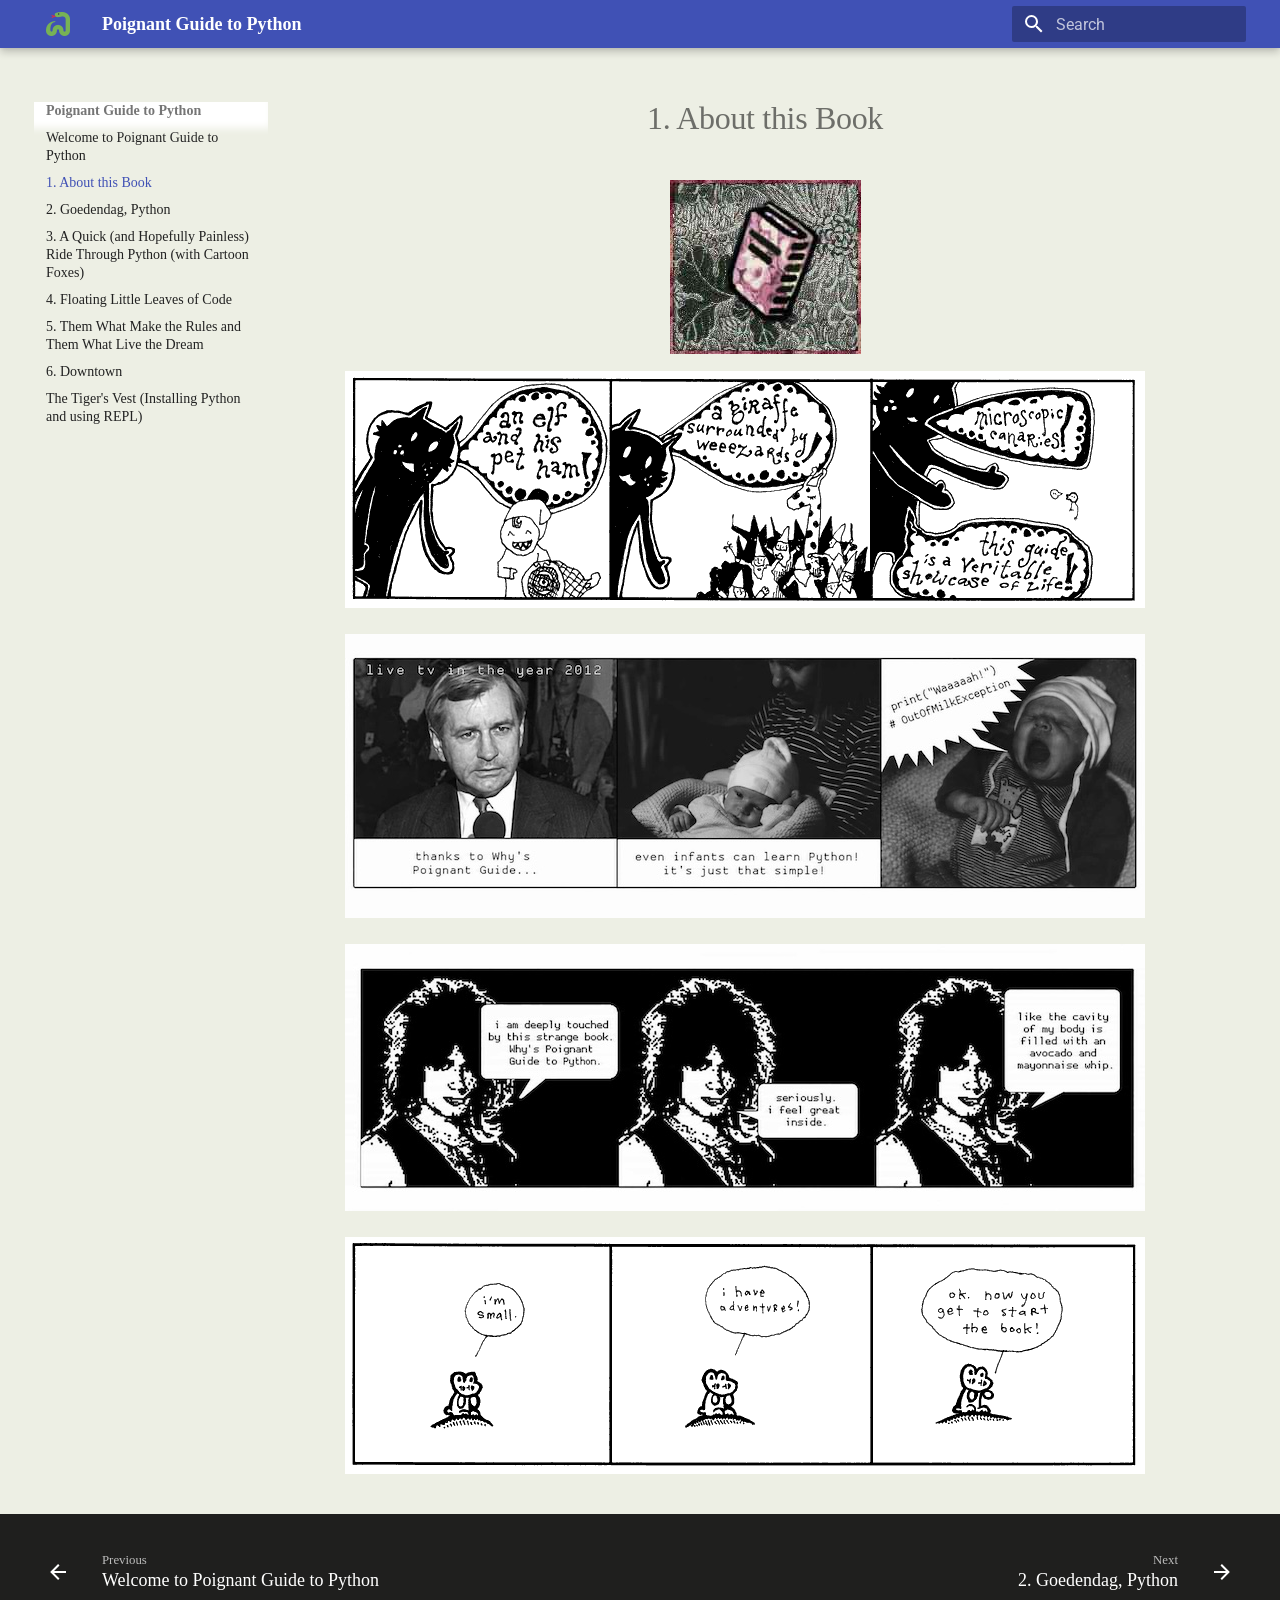
==== commit cb3fcd79: "Deployed 808ea1a with MkDocs version: 1.6.1" ====
--- a/chapter-1/index.html
+++ b/chapter-1/index.html
@@ -8,7 +8,7 @@
       
       
       
-        <link rel="canonical" href="https://sitename.example/chapter-1/">
+        <link rel="canonical" href="https://poignant.dev/chapter-1/">
       
       
         <link rel="prev" href="..">
@@ -273,7 +273,7 @@
   <span class="md-ellipsis">
     
   
-    2. Kon nichi wa, Python
+    2. Goedendag, Python
   
 
     
@@ -301,6 +301,114 @@
     
   
     3. A Quick (and Hopefully Painless) Ride Through Python (with Cartoon Foxes)
+  
+
+    
+  </span>
+  
+  
+
+      </a>
+    </li>
+  
+
+    
+      
+      
+  
+  
+  
+  
+    <li class="md-nav__item">
+      <a href="../chapter-4/" class="md-nav__link">
+        
+  
+  
+  <span class="md-ellipsis">
+    
+  
+    4. Floating Little Leaves of Code
+  
+
+    
+  </span>
+  
+  
+
+      </a>
+    </li>
+  
+
+    
+      
+      
+  
+  
+  
+  
+    <li class="md-nav__item">
+      <a href="../chapter-5/" class="md-nav__link">
+        
+  
+  
+  <span class="md-ellipsis">
+    
+  
+    5. Them What Make the Rules and Them What Live the Dream
+  
+
+    
+  </span>
+  
+  
+
+      </a>
+    </li>
+  
+
+    
+      
+      
+  
+  
+  
+  
+    <li class="md-nav__item">
+      <a href="../chapter-6/" class="md-nav__link">
+        
+  
+  
+  <span class="md-ellipsis">
+    
+  
+    6. Downtown
+  
+
+    
+  </span>
+  
+  
+
+      </a>
+    </li>
+  
+
+    
+      
+      
+  
+  
+  
+  
+    <li class="md-nav__item">
+      <a href="../installing-python/" class="md-nav__link">
+        
+  
+  
+  <span class="md-ellipsis">
+    
+  
+    The Tiger's Vest (Installing Python and using REPL)
   
 
     
@@ -354,17 +462,18 @@
 
 <h1 id="1-about-this-book">1. About this Book</h1>
 <div align="center">
-
 <img src="../assets/1_0.jpg" alt="Why's (Poignant) Guide to Ruby" />
+
+
+<p><img src="../assets/1_1.gif" title="What a fantastic voyage!" alt="What a fantastic voyage!"></p>
+
+<p><img src="../assets/1_2.jpg" title="Small infants can do it." alt="Small infants can do it."></p>
+
+<p><img src="../assets/1_3.jpg" title="The thoughtful reader." alt="The thoughtful reader."></p>
+
+<p><img src="../assets/1_4.gif" title="Meep." alt="Meep."></p>
+
 </div>
-
-<p><img src="../assets/1_1.gif" title="What a fantastic voyage!" alt="What a fantastic voyage!"></p>
-
-<p><img src="../assets/1_2.jpg" title="Small infants can do it." alt="Small infants can do it."></p>
-
-<p><img src="../assets/1_3.jpg" title="The thoughtful reader." alt="The thoughtful reader."></p>
-
-<p><img src="../assets/1_4.gif" title="Meep." alt="Meep."></p>
 
 
 
@@ -418,13 +527,13 @@
         
         
           
-          <a href="../chapter-2/" class="md-footer__link md-footer__link--next" aria-label="Next: 2. Kon nichi wa, Python">
+          <a href="../chapter-2/" class="md-footer__link md-footer__link--next" aria-label="Next: 2. Goedendag, Python">
             <div class="md-footer__title">
               <span class="md-footer__direction">
                 Next
               </span>
               <div class="md-ellipsis">
-                2. Kon nichi wa, Python
+                2. Goedendag, Python
               </div>
             </div>
             <div class="md-footer__button md-icon">
@@ -456,10 +565,12 @@
     
       
       
-      <script id="__config" type="application/json">{"annotate": null, "base": "..", "features": ["navigation.footer"], "search": "../assets/javascripts/workers/search.2c215733.min.js", "tags": null, "translations": {"clipboard.copied": "Copied to clipboard", "clipboard.copy": "Copy to clipboard", "search.result.more.one": "1 more on this page", "search.result.more.other": "# more on this page", "search.result.none": "No matching documents", "search.result.one": "1 matching document", "search.result.other": "# matching documents", "search.result.placeholder": "Type to start searching", "search.result.term.missing": "Missing", "select.version": "Select version"}, "version": null}</script>
+      <script id="__config" type="application/json">{"annotate": null, "base": "..", "features": ["navigation.footer", "content.code.copy"], "search": "../assets/javascripts/workers/search.2c215733.min.js", "tags": null, "translations": {"clipboard.copied": "Copied to clipboard", "clipboard.copy": "Copy to clipboard", "search.result.more.one": "1 more on this page", "search.result.more.other": "# more on this page", "search.result.none": "No matching documents", "search.result.one": "1 matching document", "search.result.other": "# matching documents", "search.result.placeholder": "Type to start searching", "search.result.term.missing": "Missing", "select.version": "Select version"}, "version": null}</script>
     
     
       <script src="../assets/javascripts/bundle.d7400e89.min.js"></script>
+      
+        <script src="../js/pycon-copy.js"></script>
       
     
   </body>
--- a/stylesheets/custom_sidebar.css
+++ b/stylesheets/custom_sidebar.css
@@ -1,6 +1,13 @@
+/* Prevent Pygments/SuperFences containers from overlapping floated sidebars */
+.highlight, 
+div.highlight,
+.highlight pre {
+    overflow: hidden; /* Creates BFC; prevents content from bleeding into floated elements */
+    display: flow-root; /* Modern alternative that maintains proper margin collapsing */
+}
 .sidebar {
     color: #000;
-	background-image: url(../assets/2006.pale.jpg);
+	background-image: url(assets/2006.pale.jpg);
     width: 280px;
     float: right;
     padding: 0;
@@ -12,7 +19,7 @@
     margin-top: 0px;
 }
 .sidebar li {
-    font-size: .9em;
+    font-size: .8em;
     line-height: 120%;
     padding: 10px 4px;
 }
@@ -33,8 +40,15 @@
     margin: 0;
     padding: 10px;
 }
+.sidebar h3 {
+    color: #555;
+    font-size: 1.0em;
+    border-bottom: solid 4px #CCC;
+    margin: 0;
+    padding: 10px;
+}
 .sidebar p {
-    font-size: .9em;
+    font-size: .8em;
     margin: 5px;
     padding: 10px;
 }
@@ -50,7 +64,7 @@
     background-color: #E6EDF3;
     color: #334465;
     font-weight: normal;
-    font-size: .9em;
+    font-size: .8em;
     margin: 5px;
     padding: 0px;
     line-height: 120%;
--- a/stylesheets/extra.css
+++ b/stylesheets/extra.css
@@ -1,9 +1,9 @@
 body {
 	background-image: url(../assets/2006.pale.jpg);
-    font-family: "Georgia", "Times New Roman", serif;
+    font-family: "Utopia","Georgia", "Times New Roman", serif;
     background-color: #ffffff;
     color: #222222;
-    line-height: 110%;
+    line-height: 120%;
     margin: 0;
     padding: 0;
 }
@@ -144,7 +144,7 @@
     font-size: 9pt;
     margin: 8px;
 	padding: 0 10px 0 40px;
-	line-height: 120%;
+	line-height: 130%;
 }
 .toc {
     padding-left: 2em;
@@ -188,7 +188,7 @@
 }
 p {
     margin: 0px 40px 0px 0px;
-    line-height: 20px;
+    line-height: 22px;
     padding: 10px;
 }
 p#terms {
@@ -328,4 +328,12 @@
     font-size: 0.875rem;
     line-height: 1rem;
     padding: 0.5rem 0;
+}
+/* 1. Prevent the manual mouse cursor from selecting console prompts/outputs */
+.highlight .gp, .highlight .go {
+  user-select: none;
+}
+img.center {
+  display: block;
+  margin: 0 auto;
 }
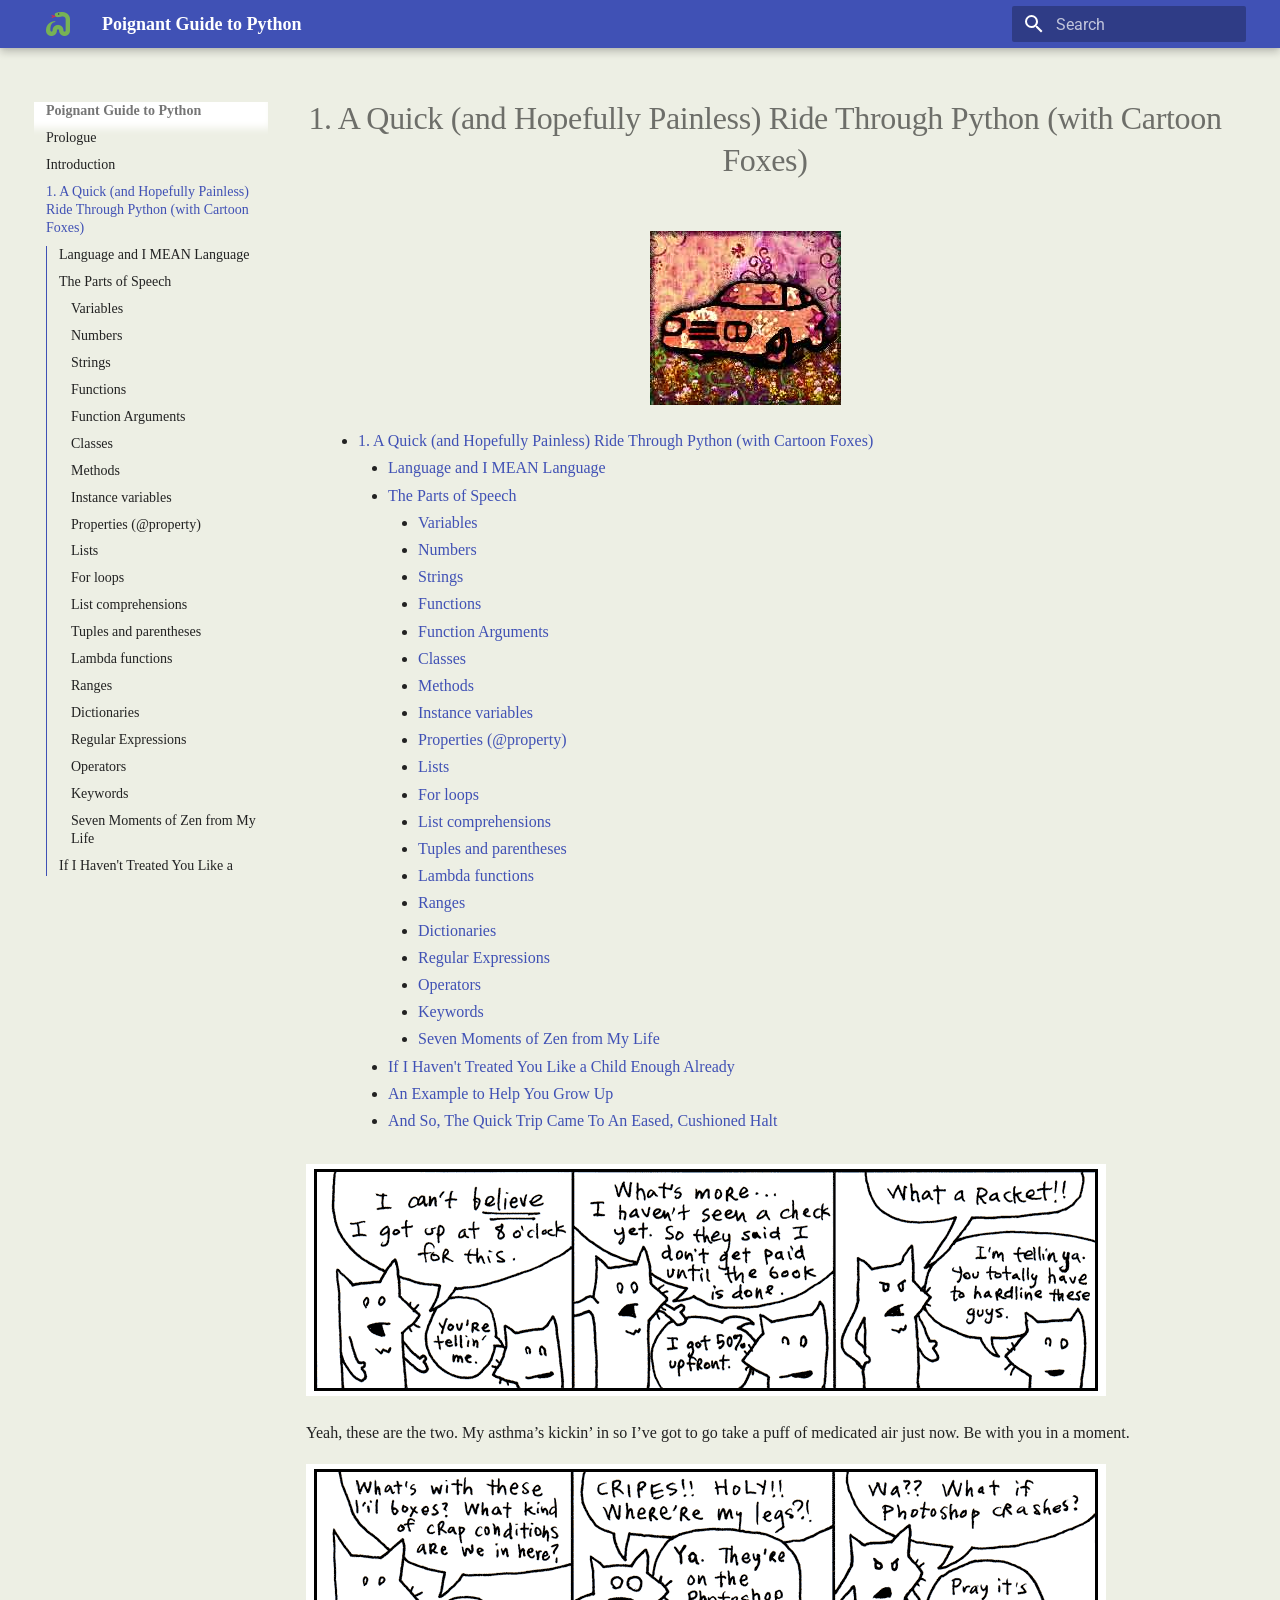
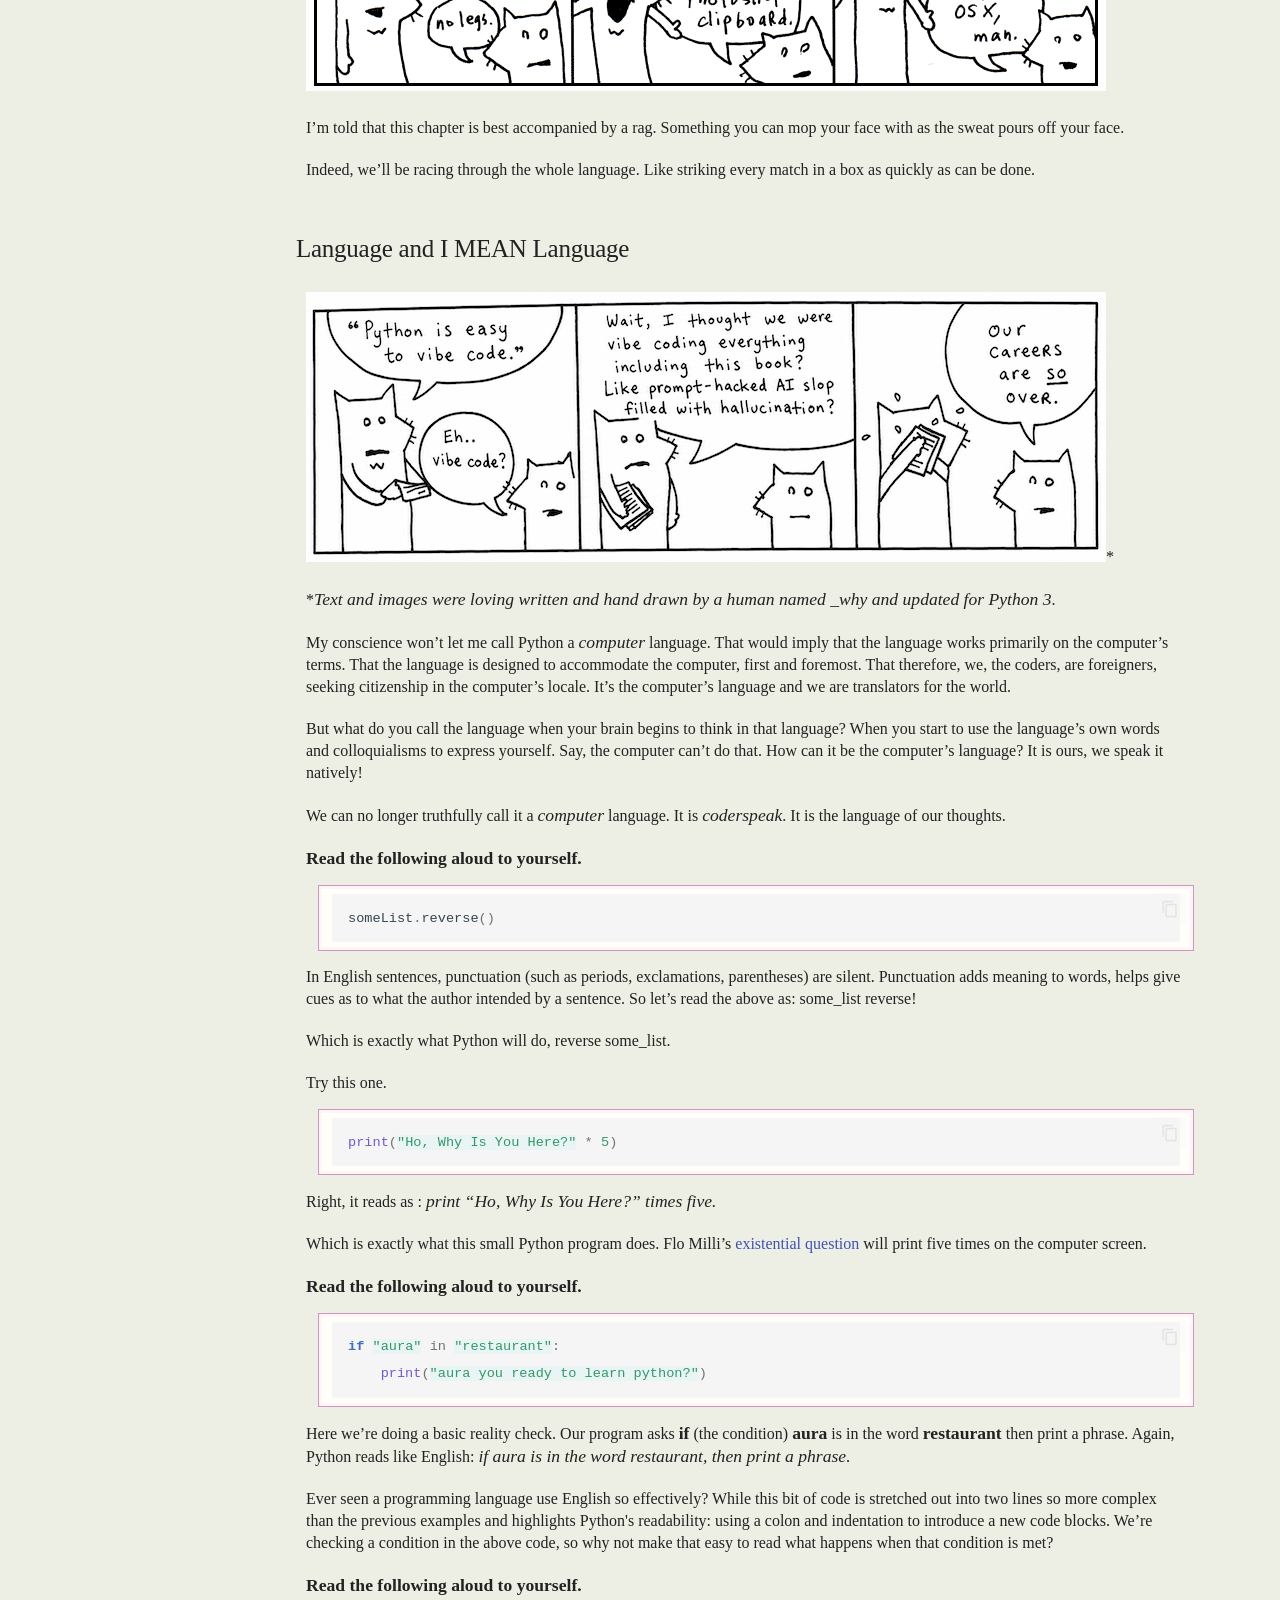
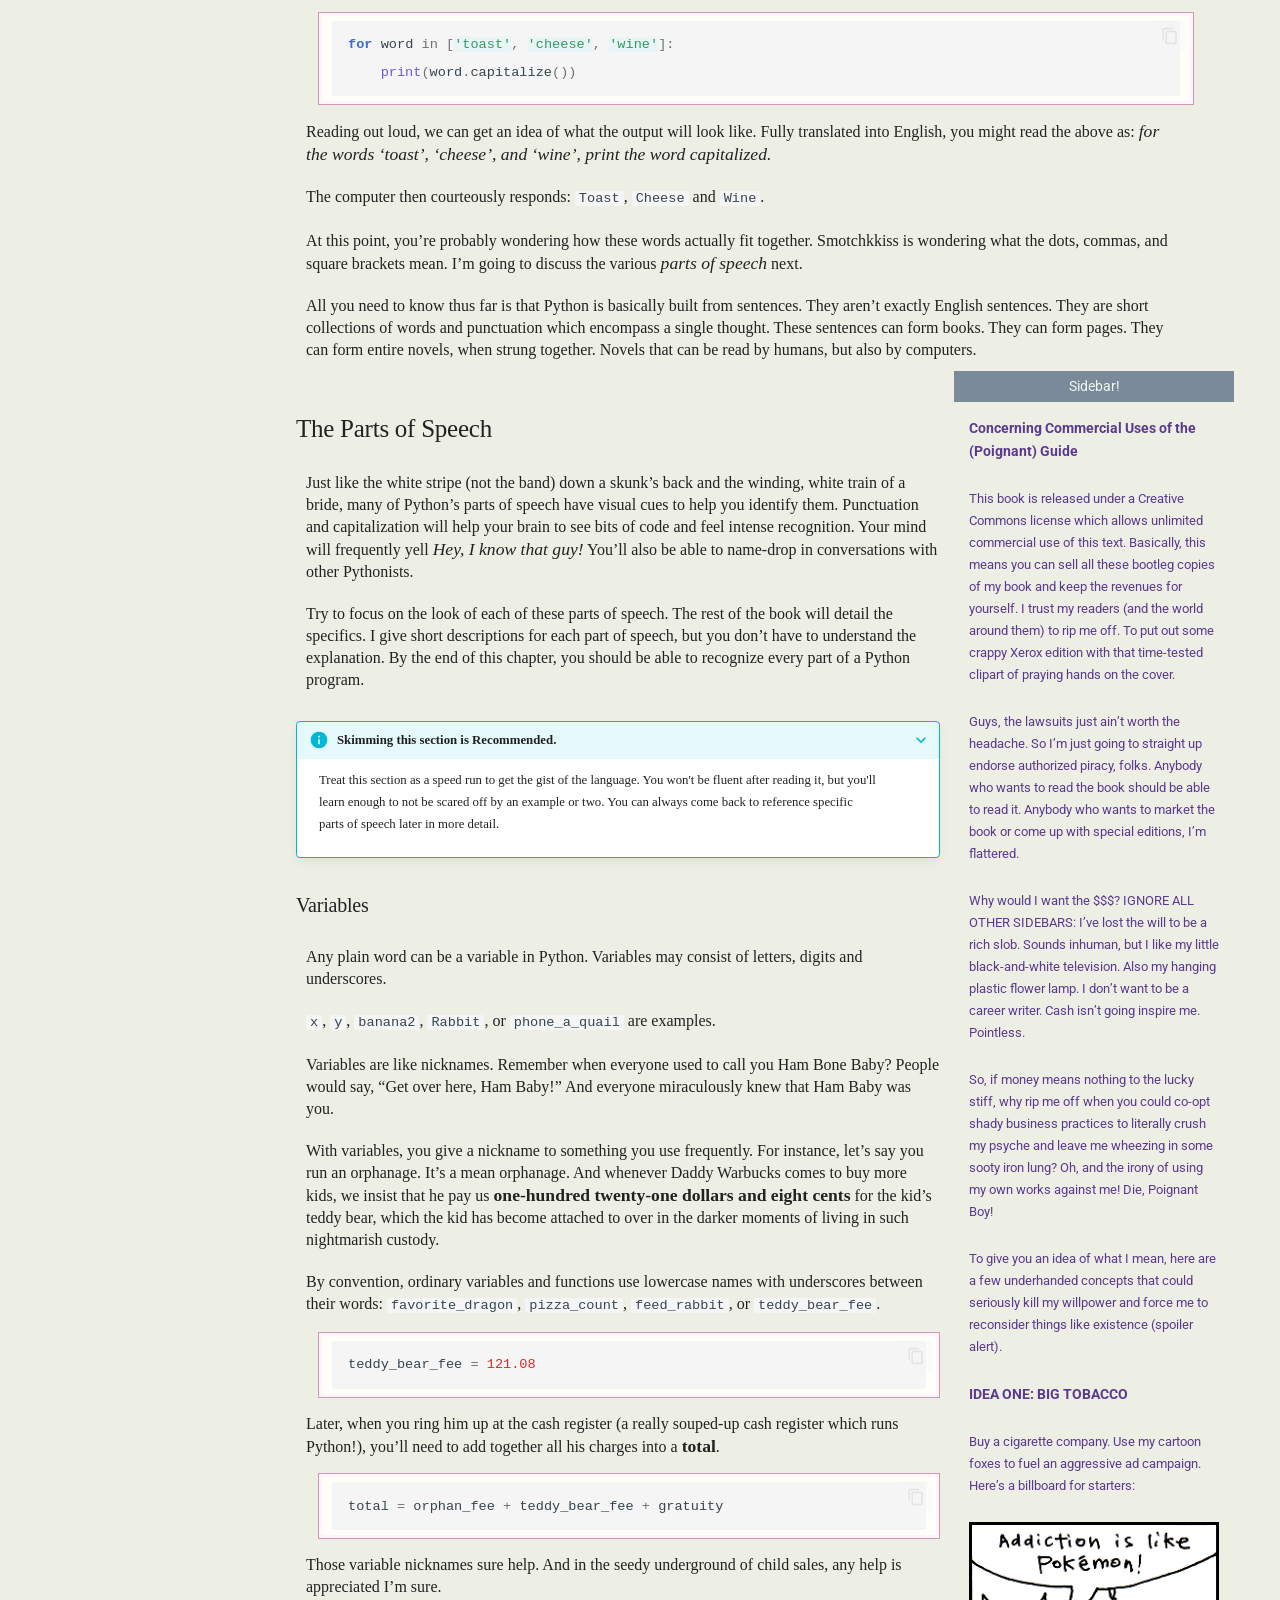
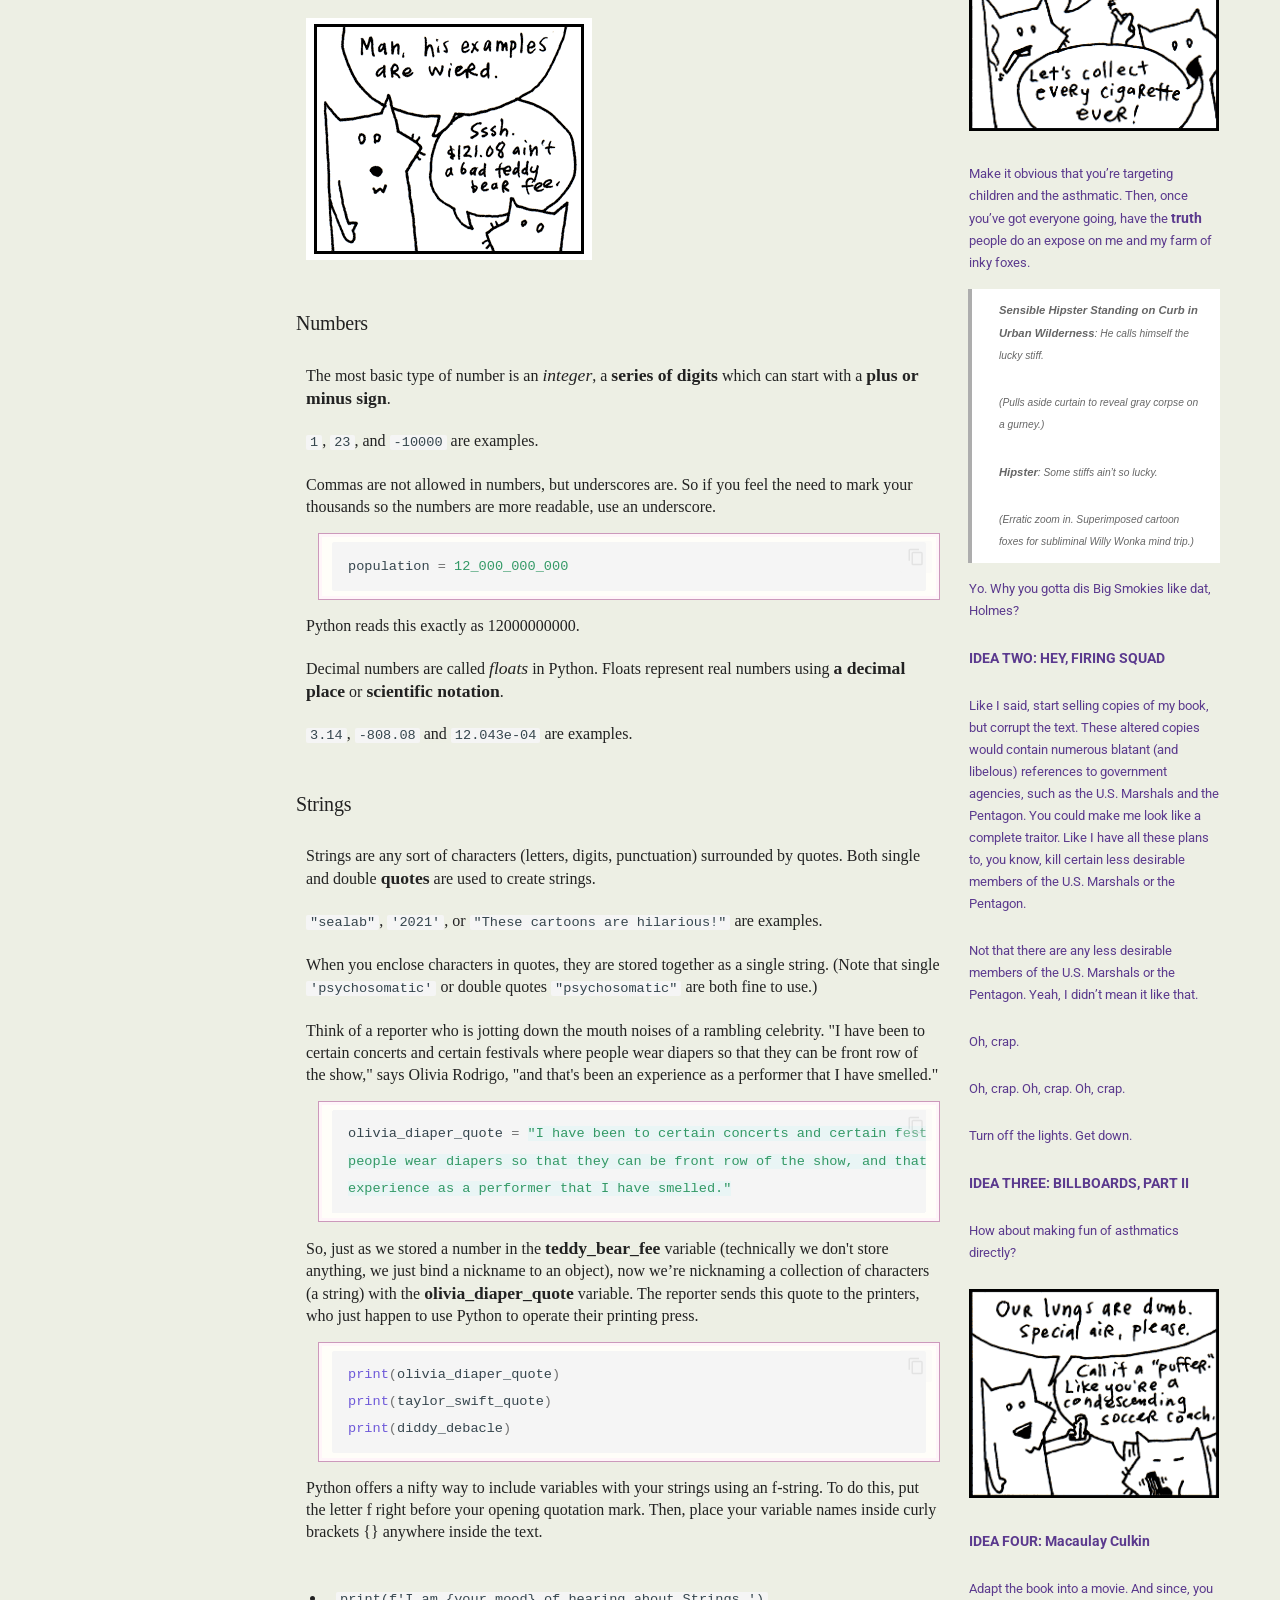
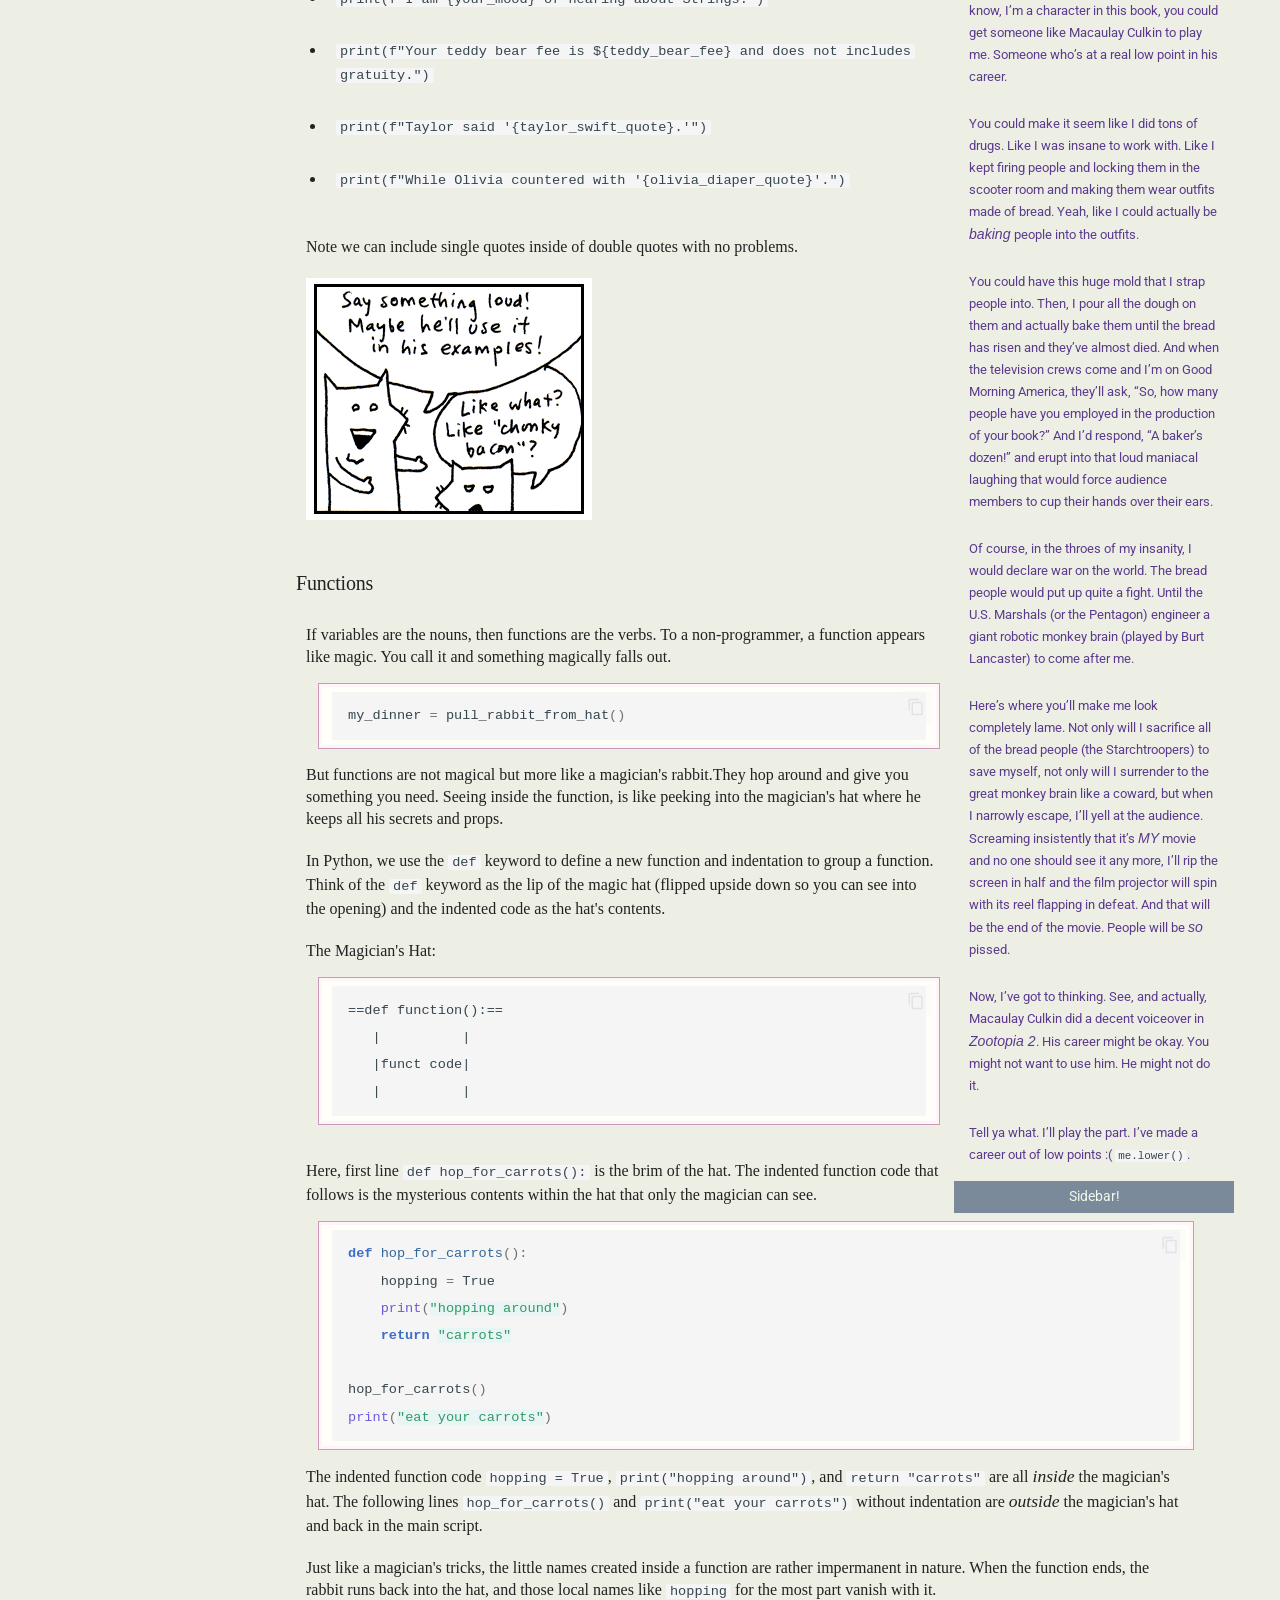
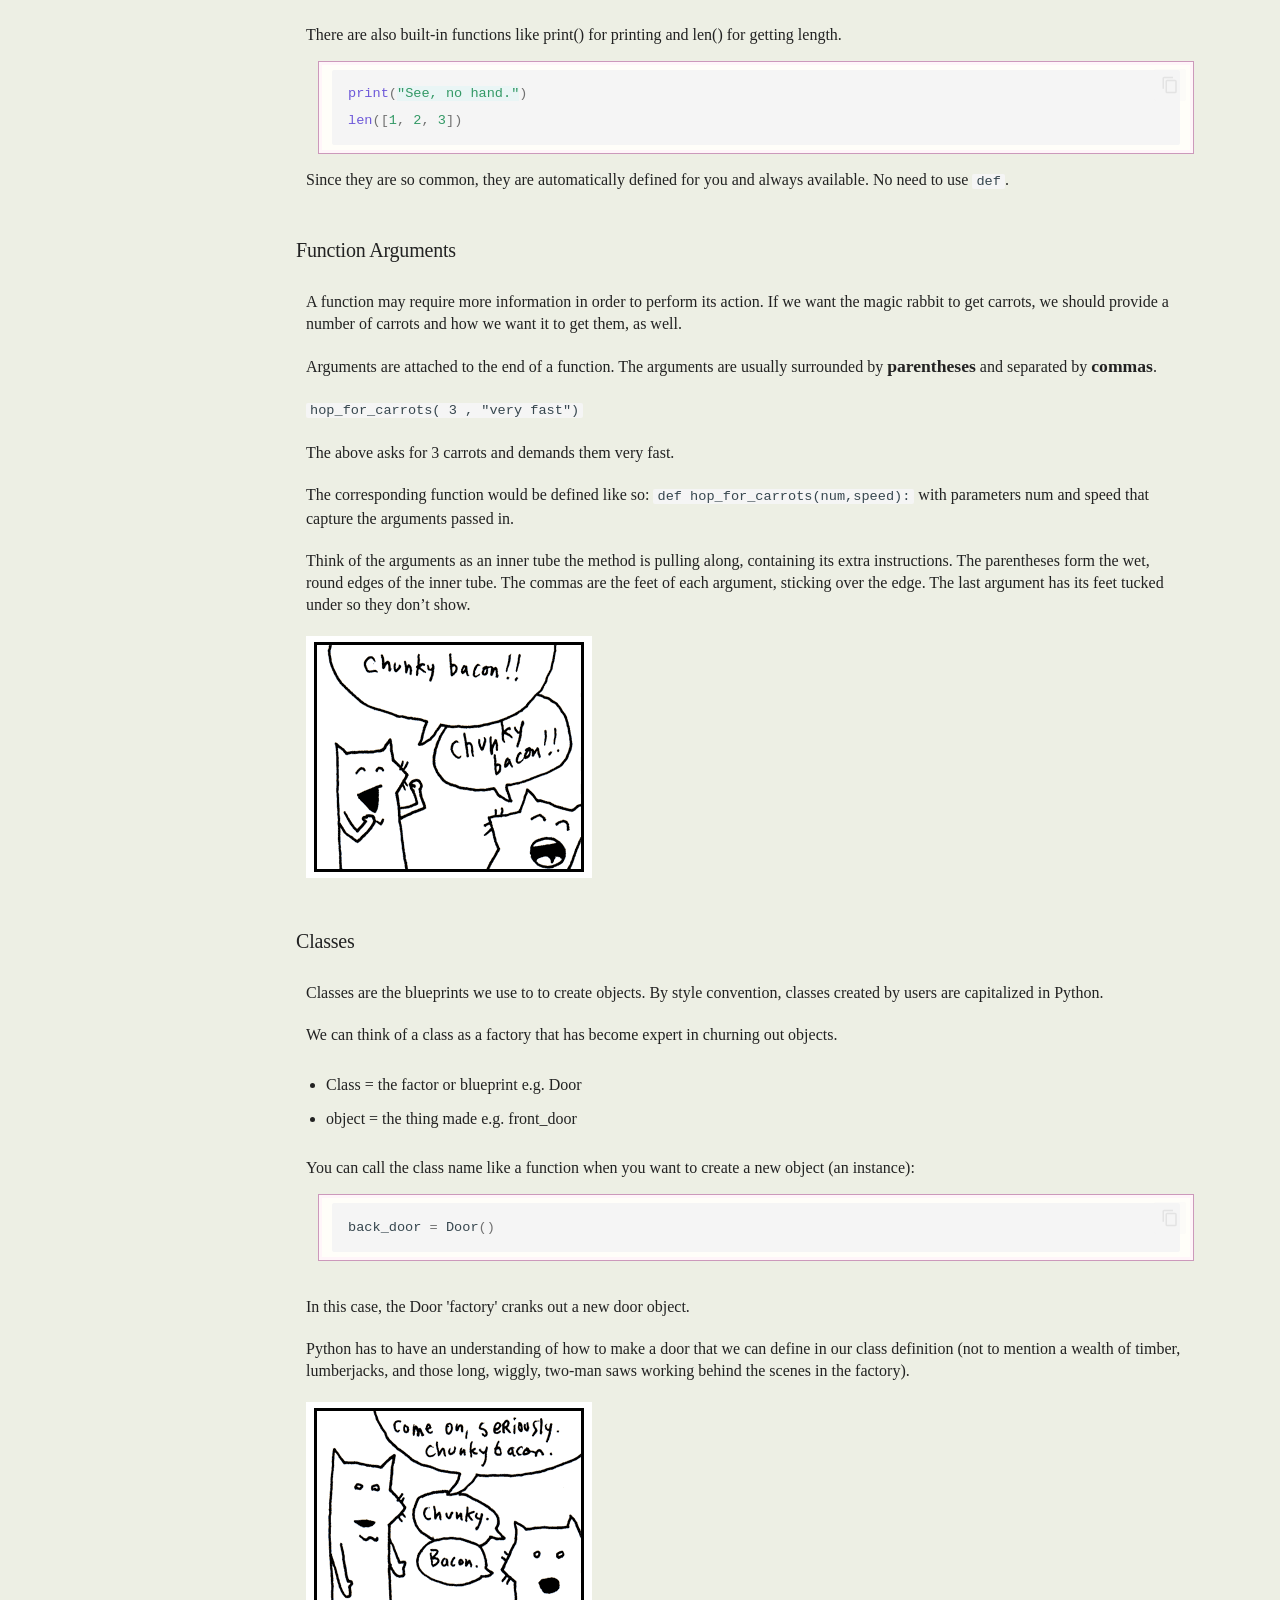
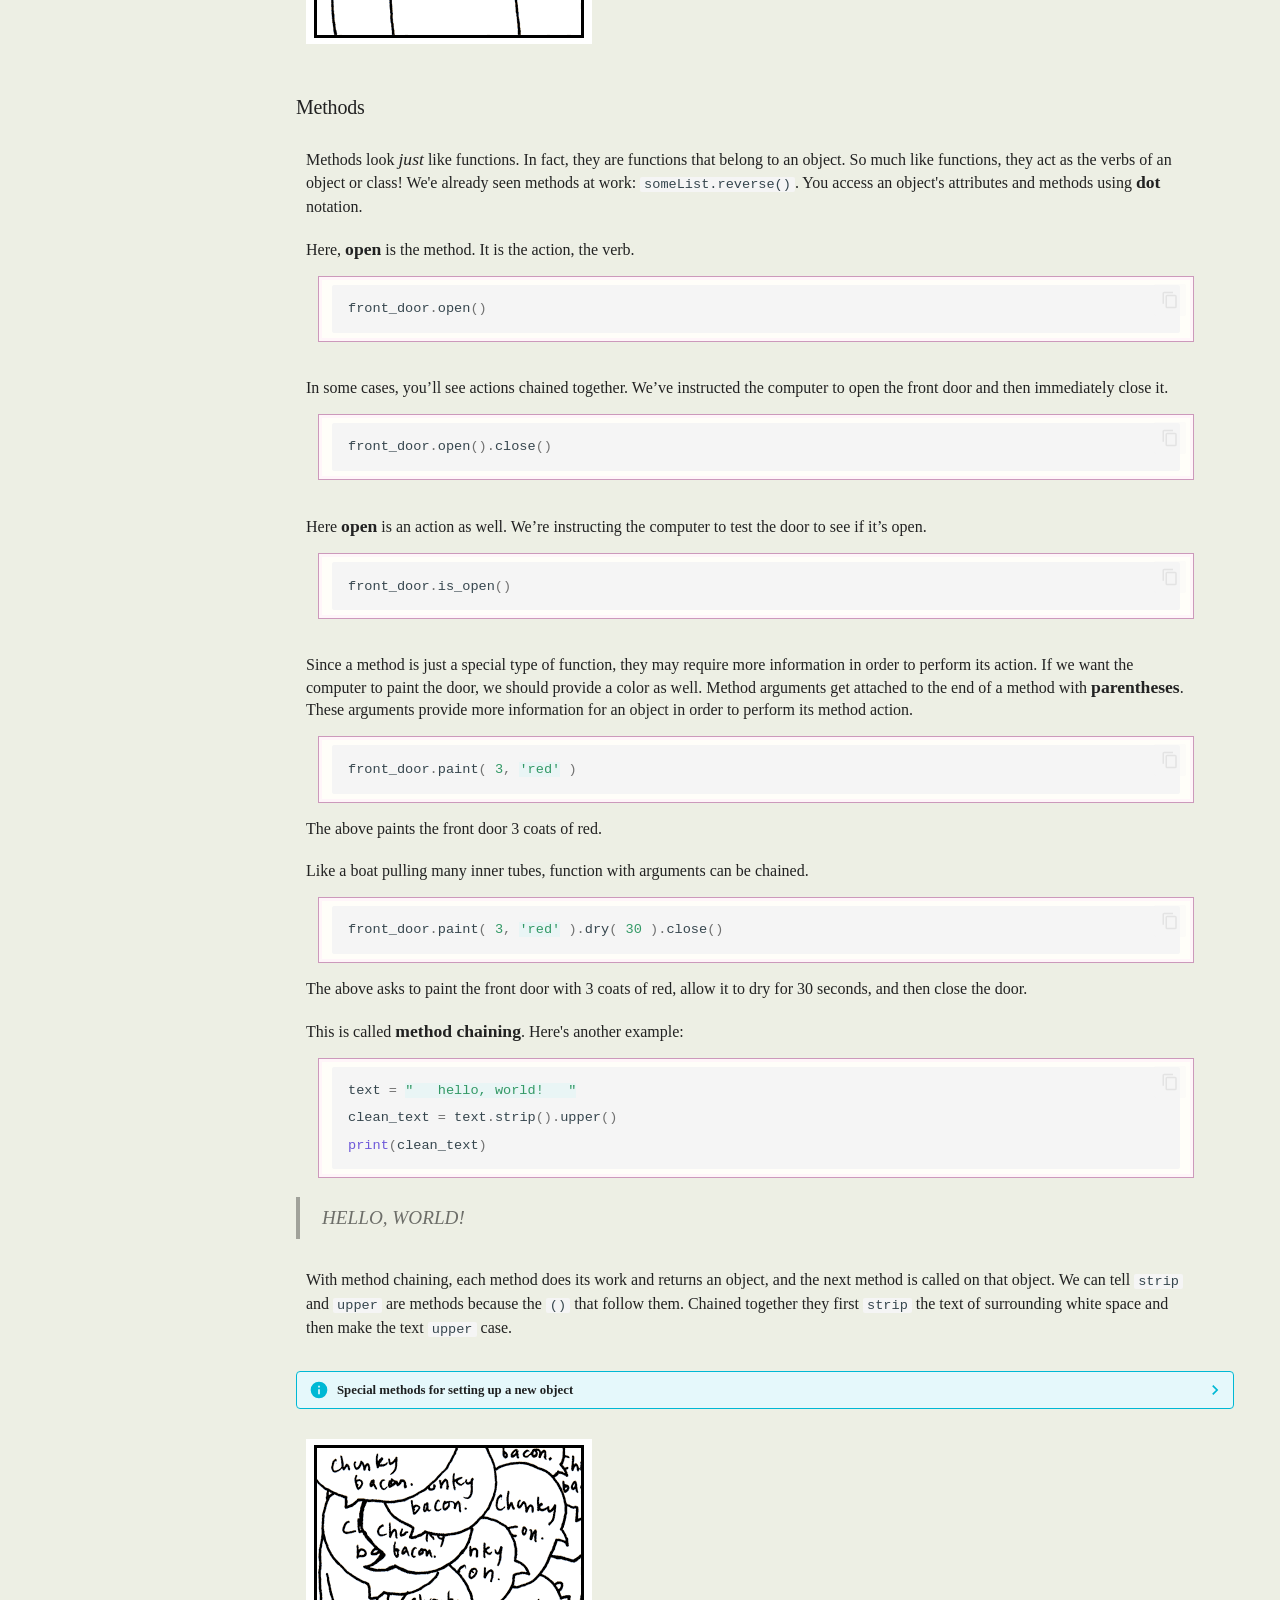
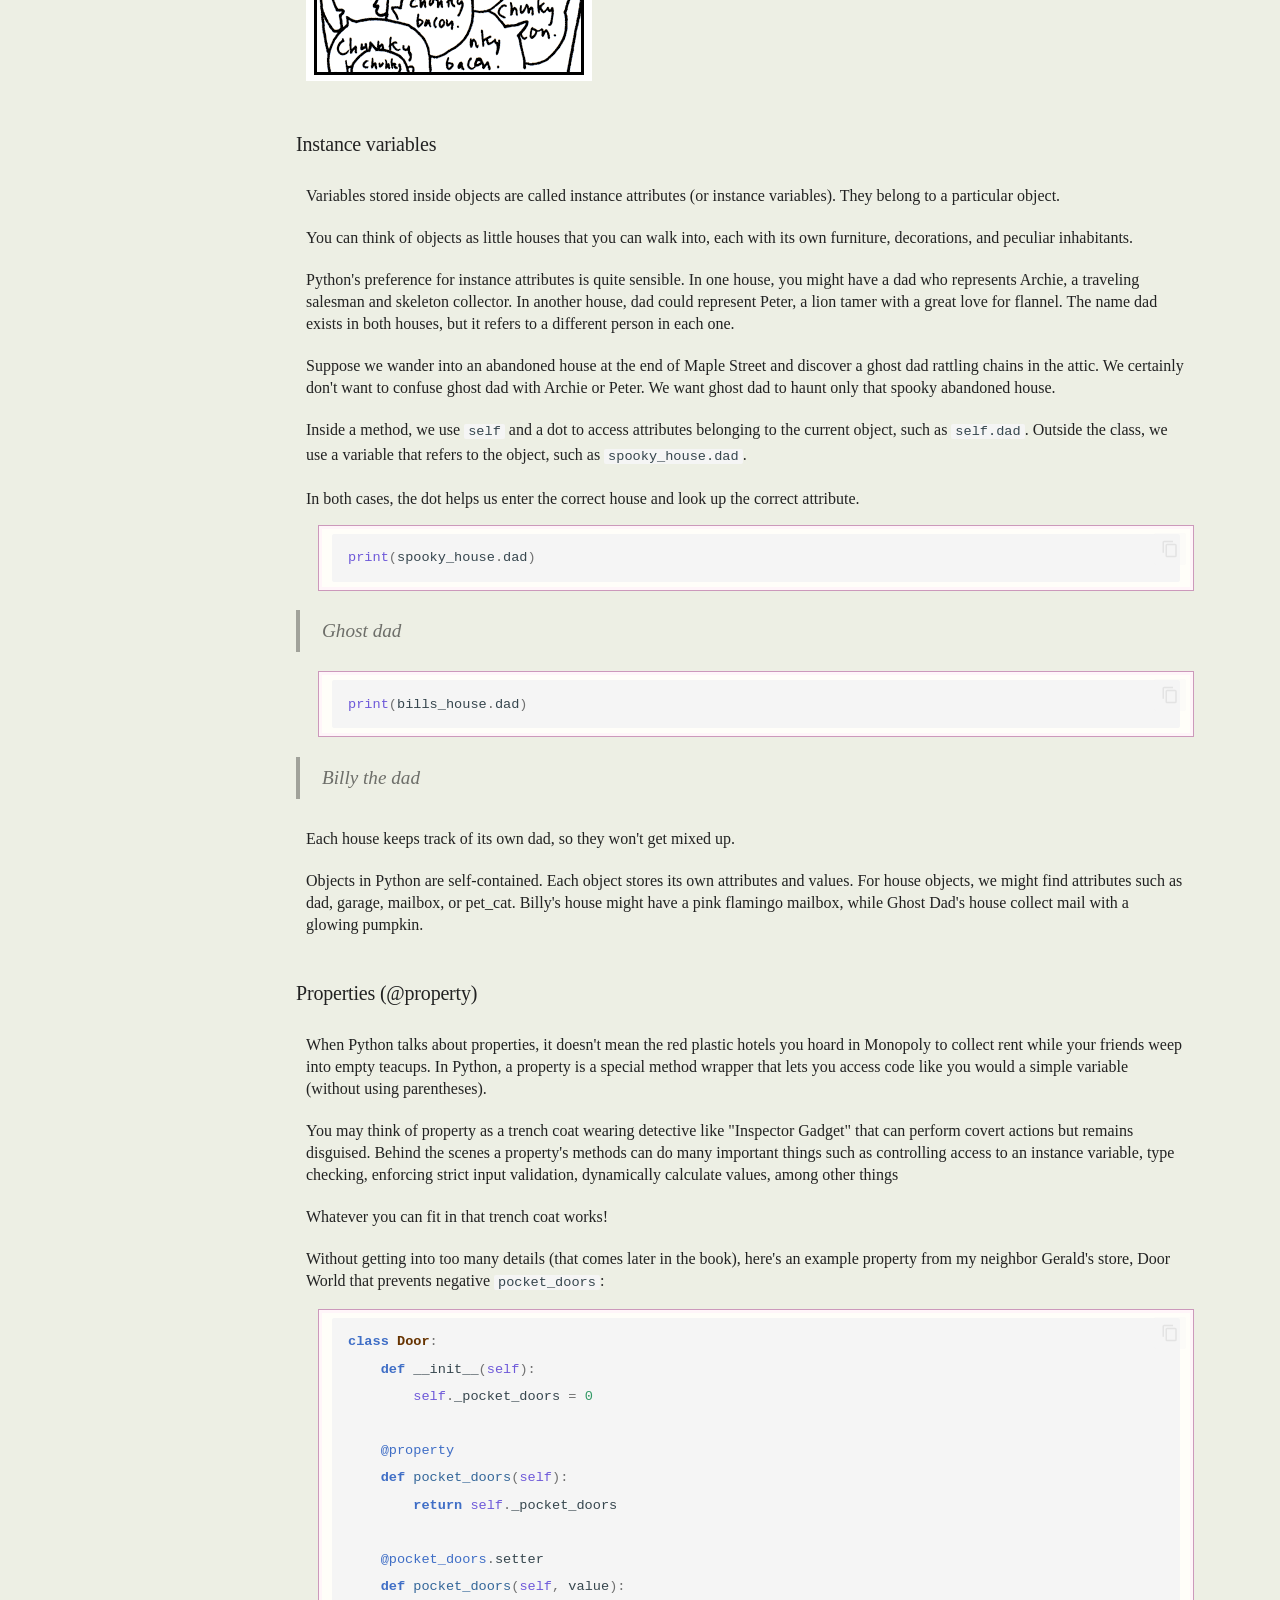
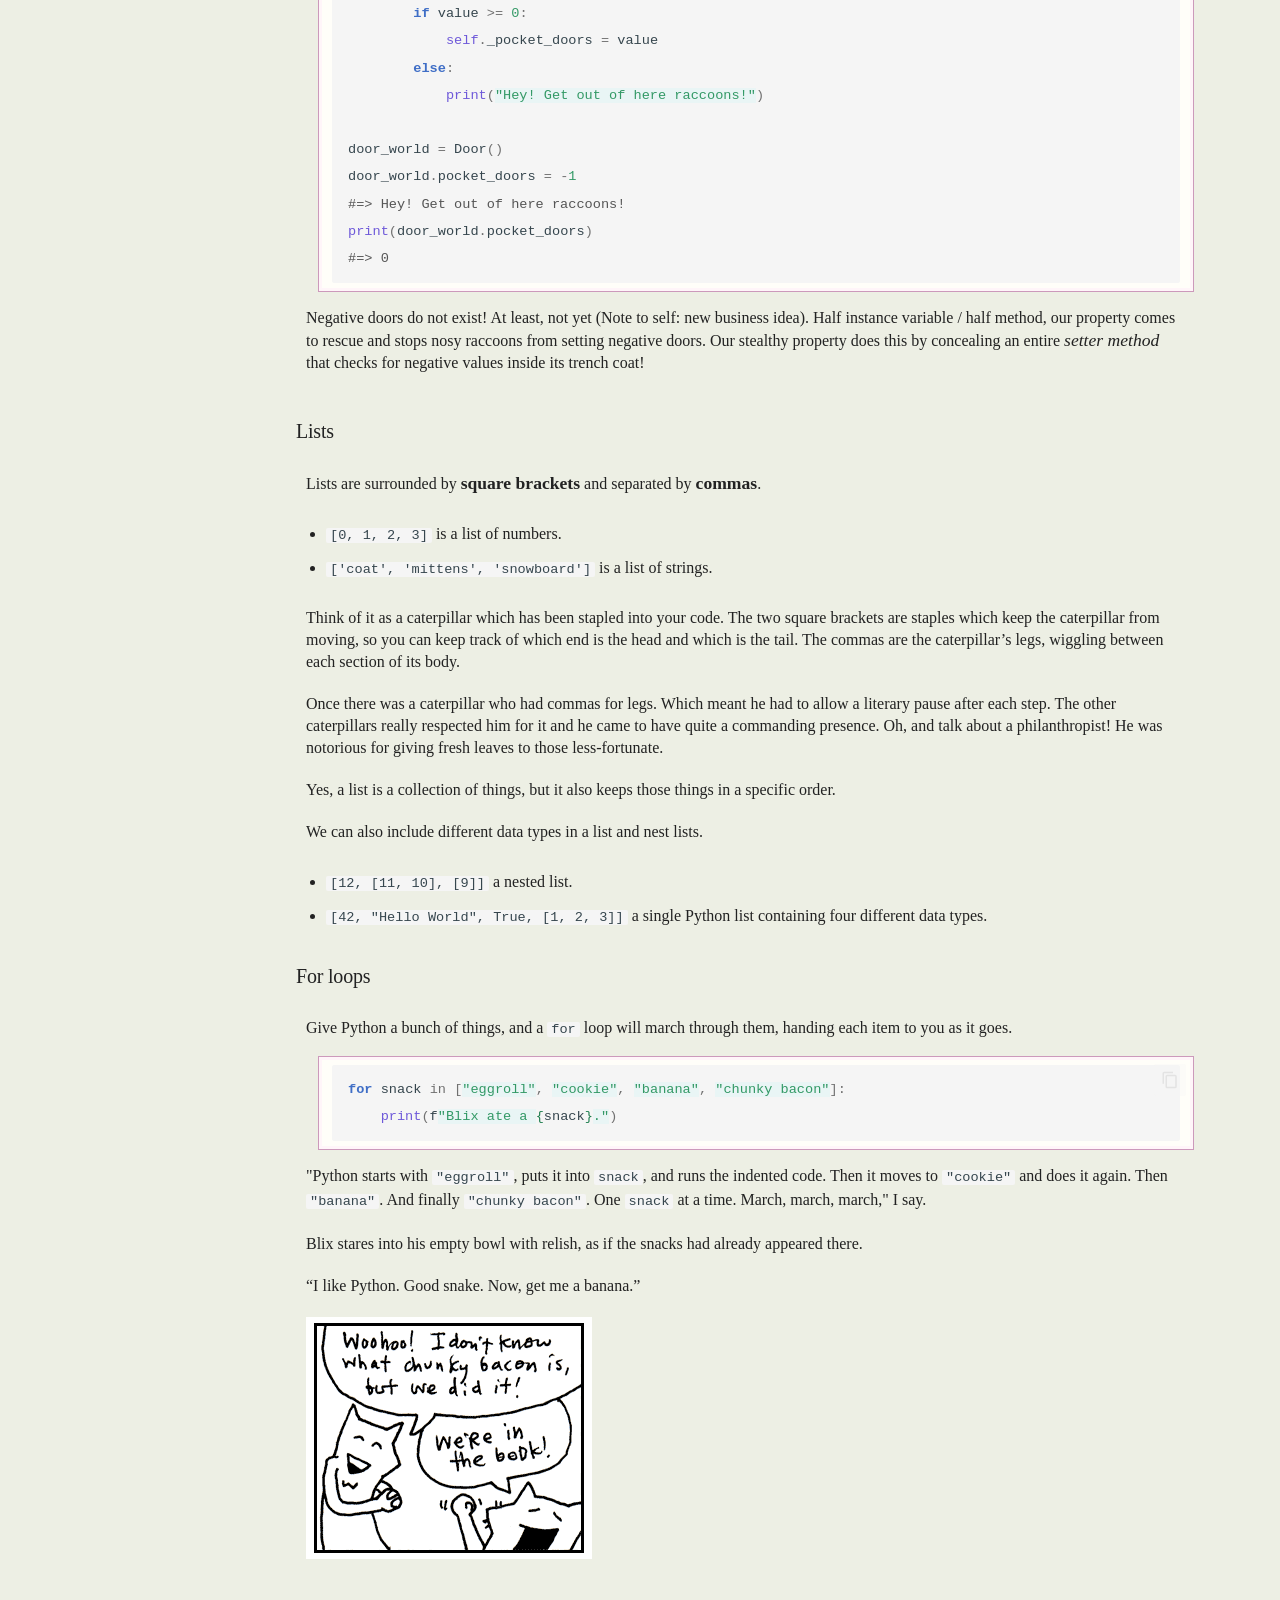
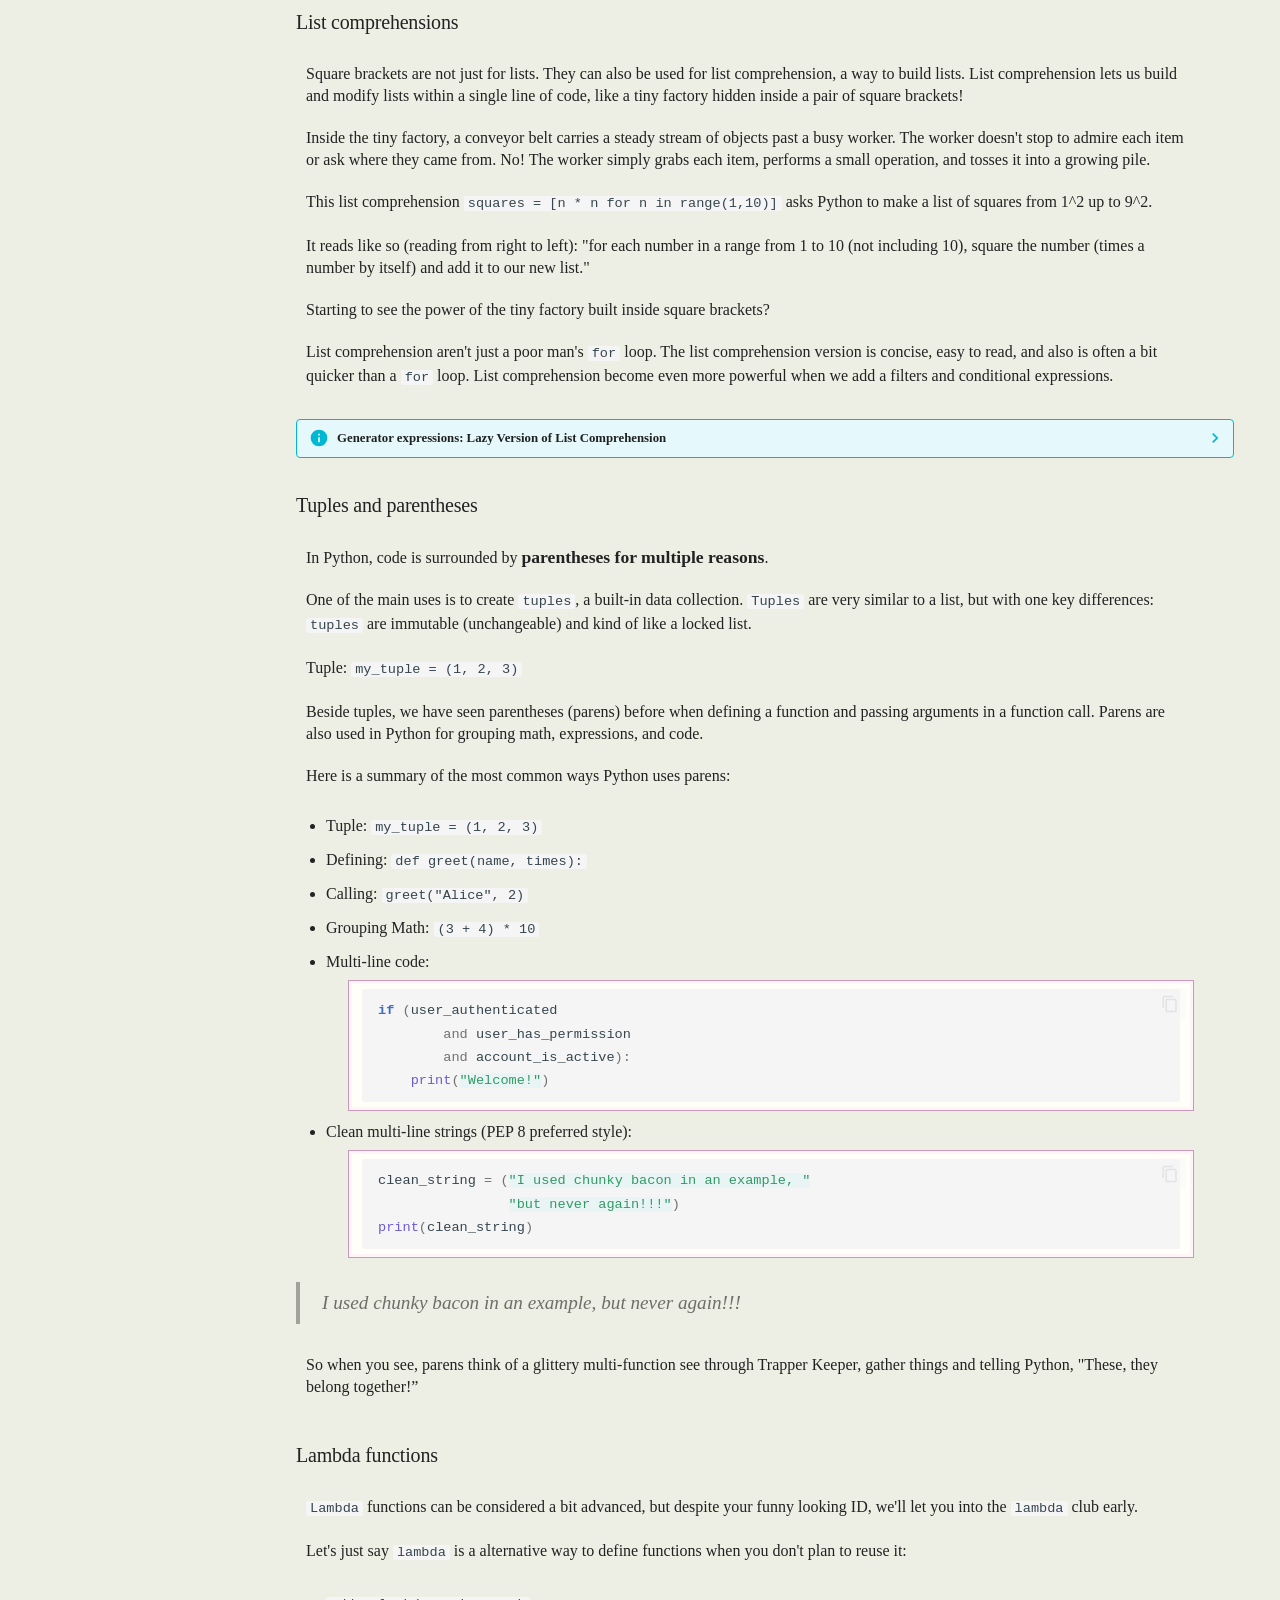
==== commit a8ded977: "Deployed 8a975a7 with MkDocs version: 1.6.1" ====
--- a/chapter-1/index.html
+++ b/chapter-1/index.html
@@ -11,7 +11,7 @@
         <link rel="canonical" href="https://poignant.dev/chapter-1/">
       
       
-        <link rel="prev" href="..">
+        <link rel="prev" href="../introduction/">
       
       
         <link rel="next" href="../chapter-2/">
@@ -25,7 +25,7 @@
     
     
       
-        <title>1. About this Book - Poignant Guide to Python</title>
+        <title>1. A Quick (and Hopefully Painless) Ride Through Python (with Cartoon Foxes) - Poignant Guide to Python</title>
       
     
     
@@ -70,7 +70,7 @@
     <div data-md-component="skip">
       
         
-        <a href="#1-about-this-book" class="md-skip">
+        <a href="#1-a-quick-and-hopefully-painless-ride-through-python-with-cartoon-foxes" class="md-skip">
           Skip to content
         </a>
       
@@ -105,7 +105,7 @@
         <div class="md-header__topic" data-md-component="header-topic">
           <span class="md-ellipsis">
             
-              1. About this Book
+              1. A Quick (and Hopefully Painless) Ride Through Python (with Cartoon Foxes)
             
           </span>
         </div>
@@ -183,7 +183,9 @@
 
 
 
-<nav class="md-nav md-nav--primary" aria-label="Navigation" data-md-level="0">
+  
+
+<nav class="md-nav md-nav--primary md-nav--integrated" aria-label="Navigation" data-md-level="0">
   <label class="md-nav__title" for="__drawer">
     <a href=".." title="Poignant Guide to Python" class="md-nav__button md-logo" aria-label="Poignant Guide to Python" data-md-component="logo">
       
@@ -202,14 +204,14 @@
   
   
     <li class="md-nav__item">
-      <a href=".." class="md-nav__link">
+      <a href="../prologue/" class="md-nav__link">
         
   
   
   <span class="md-ellipsis">
     
   
-    Welcome to Poignant Guide to Python
+    Prologue
   
 
     
@@ -226,6 +228,33 @@
       
   
   
+  
+  
+    <li class="md-nav__item">
+      <a href="../introduction/" class="md-nav__link">
+        
+  
+  
+  <span class="md-ellipsis">
+    
+  
+    Introduction
+  
+
+    
+  </span>
+  
+  
+
+      </a>
+    </li>
+  
+
+    
+      
+      
+  
+  
     
   
   
@@ -238,6 +267,24 @@
         
       
       
+        <label class="md-nav__link md-nav__link--active" for="__toc">
+          
+  
+  
+  <span class="md-ellipsis">
+    
+  
+    1. A Quick (and Hopefully Painless) Ride Through Python (with Cartoon Foxes)
+  
+
+    
+  </span>
+  
+  
+
+          <span class="md-nav__icon md-icon"></span>
+        </label>
+      
       <a href="./" class="md-nav__link md-nav__link--active">
         
   
@@ -245,7 +292,7 @@
   <span class="md-ellipsis">
     
   
-    1. About this Book
+    1. A Quick (and Hopefully Painless) Ride Through Python (with Cartoon Foxes)
   
 
     
@@ -254,6 +301,306 @@
   
 
       </a>
+      
+        
+
+<nav class="md-nav md-nav--secondary" aria-label="Table of contents">
+  
+  
+  
+    
+  
+  
+    <label class="md-nav__title" for="__toc">
+      <span class="md-nav__icon md-icon"></span>
+      Table of contents
+    </label>
+    <ul class="md-nav__list" data-md-component="toc" data-md-scrollfix>
+      
+        <li class="md-nav__item">
+  <a href="#language-and-i-mean-language" class="md-nav__link">
+    <span class="md-ellipsis">
+      
+        Language and I MEAN Language
+      
+    </span>
+  </a>
+  
+</li>
+      
+        <li class="md-nav__item">
+  <a href="#the-parts-of-speech" class="md-nav__link">
+    <span class="md-ellipsis">
+      
+        The Parts of Speech
+      
+    </span>
+  </a>
+  
+    <nav class="md-nav" aria-label="The Parts of Speech">
+      <ul class="md-nav__list">
+        
+          <li class="md-nav__item">
+  <a href="#variables" class="md-nav__link">
+    <span class="md-ellipsis">
+      
+        Variables
+      
+    </span>
+  </a>
+  
+</li>
+        
+          <li class="md-nav__item">
+  <a href="#numbers" class="md-nav__link">
+    <span class="md-ellipsis">
+      
+        Numbers
+      
+    </span>
+  </a>
+  
+</li>
+        
+          <li class="md-nav__item">
+  <a href="#strings" class="md-nav__link">
+    <span class="md-ellipsis">
+      
+        Strings
+      
+    </span>
+  </a>
+  
+</li>
+        
+          <li class="md-nav__item">
+  <a href="#functions" class="md-nav__link">
+    <span class="md-ellipsis">
+      
+        Functions
+      
+    </span>
+  </a>
+  
+</li>
+        
+          <li class="md-nav__item">
+  <a href="#function-arguments" class="md-nav__link">
+    <span class="md-ellipsis">
+      
+        Function Arguments
+      
+    </span>
+  </a>
+  
+</li>
+        
+          <li class="md-nav__item">
+  <a href="#classes" class="md-nav__link">
+    <span class="md-ellipsis">
+      
+        Classes
+      
+    </span>
+  </a>
+  
+</li>
+        
+          <li class="md-nav__item">
+  <a href="#methods" class="md-nav__link">
+    <span class="md-ellipsis">
+      
+        Methods
+      
+    </span>
+  </a>
+  
+</li>
+        
+          <li class="md-nav__item">
+  <a href="#instance-variables" class="md-nav__link">
+    <span class="md-ellipsis">
+      
+        Instance variables
+      
+    </span>
+  </a>
+  
+</li>
+        
+          <li class="md-nav__item">
+  <a href="#properties-property" class="md-nav__link">
+    <span class="md-ellipsis">
+      
+        Properties (@property)
+      
+    </span>
+  </a>
+  
+</li>
+        
+          <li class="md-nav__item">
+  <a href="#lists" class="md-nav__link">
+    <span class="md-ellipsis">
+      
+        Lists
+      
+    </span>
+  </a>
+  
+</li>
+        
+          <li class="md-nav__item">
+  <a href="#for-loops" class="md-nav__link">
+    <span class="md-ellipsis">
+      
+        For loops
+      
+    </span>
+  </a>
+  
+</li>
+        
+          <li class="md-nav__item">
+  <a href="#list-comprehensions" class="md-nav__link">
+    <span class="md-ellipsis">
+      
+        List comprehensions
+      
+    </span>
+  </a>
+  
+</li>
+        
+          <li class="md-nav__item">
+  <a href="#tuples-and-parentheses" class="md-nav__link">
+    <span class="md-ellipsis">
+      
+        Tuples and parentheses
+      
+    </span>
+  </a>
+  
+</li>
+        
+          <li class="md-nav__item">
+  <a href="#lambda-functions" class="md-nav__link">
+    <span class="md-ellipsis">
+      
+        Lambda functions
+      
+    </span>
+  </a>
+  
+</li>
+        
+          <li class="md-nav__item">
+  <a href="#ranges" class="md-nav__link">
+    <span class="md-ellipsis">
+      
+        Ranges
+      
+    </span>
+  </a>
+  
+</li>
+        
+          <li class="md-nav__item">
+  <a href="#dictionaries" class="md-nav__link">
+    <span class="md-ellipsis">
+      
+        Dictionaries
+      
+    </span>
+  </a>
+  
+</li>
+        
+          <li class="md-nav__item">
+  <a href="#regular-expressions" class="md-nav__link">
+    <span class="md-ellipsis">
+      
+        Regular Expressions
+      
+    </span>
+  </a>
+  
+</li>
+        
+          <li class="md-nav__item">
+  <a href="#operators" class="md-nav__link">
+    <span class="md-ellipsis">
+      
+        Operators
+      
+    </span>
+  </a>
+  
+</li>
+        
+          <li class="md-nav__item">
+  <a href="#keywords" class="md-nav__link">
+    <span class="md-ellipsis">
+      
+        Keywords
+      
+    </span>
+  </a>
+  
+</li>
+        
+          <li class="md-nav__item">
+  <a href="#seven-moments-of-zen-from-my-life" class="md-nav__link">
+    <span class="md-ellipsis">
+      
+        Seven Moments of Zen from My Life
+      
+    </span>
+  </a>
+  
+</li>
+        
+      </ul>
+    </nav>
+  
+</li>
+      
+        <li class="md-nav__item">
+  <a href="#if-i-havent-treated-you-like-a-child-enough-already" class="md-nav__link">
+    <span class="md-ellipsis">
+      
+        If I Haven't Treated You Like a Child Enough Already
+      
+    </span>
+  </a>
+  
+</li>
+      
+        <li class="md-nav__item">
+  <a href="#an-example-to-help-you-grow-up" class="md-nav__link">
+    <span class="md-ellipsis">
+      
+        An Example to Help You Grow Up
+      
+    </span>
+  </a>
+  
+</li>
+      
+        <li class="md-nav__item">
+  <a href="#and-so-the-quick-trip-came-to-an-eased-cushioned-halt" class="md-nav__link">
+    <span class="md-ellipsis">
+      
+        And So, The Quick Trip Came To An Eased, Cushioned Halt
+      
+    </span>
+  </a>
+  
+</li>
+      
+    </ul>
+  
+</nav>
       
     </li>
   
@@ -273,7 +620,7 @@
   <span class="md-ellipsis">
     
   
-    2. Goedendag, Python
+    2. Floating Little Leaves of Code
   
 
     
@@ -300,7 +647,7 @@
   <span class="md-ellipsis">
     
   
-    3. A Quick (and Hopefully Painless) Ride Through Python (with Cartoon Foxes)
+    3. Them What Make the Rules and Them What Live the Dream
   
 
     
@@ -327,7 +674,7 @@
   <span class="md-ellipsis">
     
   
-    4. Floating Little Leaves of Code
+    4. Advanced Organ Instructing
   
 
     
@@ -354,7 +701,7 @@
   <span class="md-ellipsis">
     
   
-    5. Them What Make the Rules and Them What Live the Dream
+    5. Downtown
   
 
     
@@ -381,7 +728,7 @@
   <span class="md-ellipsis">
     
   
-    6. Downtown
+    6. A Sponsored Dragon-Slaying
   
 
     
@@ -400,6 +747,55 @@
   
   
   
+    
+    
+    
+    
+    
+    <li class="md-nav__item md-nav__item--nested">
+      
+        
+        
+          
+        
+        <input class="md-nav__toggle md-toggle md-toggle--indeterminate" type="checkbox" id="__nav_9" >
+        
+          
+          <label class="md-nav__link" for="__nav_9" id="__nav_9_label" tabindex="0">
+            
+  
+  
+  <span class="md-ellipsis">
+    
+  
+    + Expansion Paks +
+  
+
+    
+  </span>
+  
+  
+
+            <span class="md-nav__icon md-icon"></span>
+          </label>
+        
+        <nav class="md-nav" data-md-level="1" aria-labelledby="__nav_9_label" aria-expanded="false">
+          <label class="md-nav__title" for="__nav_9">
+            <span class="md-nav__icon md-icon"></span>
+            
+  
+    + Expansion Paks +
+  
+
+          </label>
+          <ul class="md-nav__list" data-md-scrollfix>
+            
+              
+                
+  
+  
+  
+  
     <li class="md-nav__item">
       <a href="../installing-python/" class="md-nav__link">
         
@@ -408,7 +804,7 @@
   <span class="md-ellipsis">
     
   
-    The Tiger's Vest (Installing Python and using REPL)
+    The Tiger's Vest (Installing Python)
   
 
     
@@ -417,6 +813,14 @@
   
 
       </a>
+    </li>
+  
+
+              
+            
+          </ul>
+        </nav>
+      
     </li>
   
 
@@ -427,26 +831,6 @@
                 </div>
               </div>
             
-            
-              
-                
-              
-              <div class="md-sidebar md-sidebar--secondary" data-md-component="sidebar" data-md-type="toc" hidden>
-                <div class="md-sidebar__scrollwrap">
-                  <div class="md-sidebar__inner">
-                    
-
-<nav class="md-nav md-nav--secondary" aria-label="Table of contents">
-  
-  
-  
-    
-  
-  
-</nav>
-                  </div>
-                </div>
-              </div>
             
           
           
@@ -460,19 +844,1051 @@
 
 
 
-<h1 id="1-about-this-book">1. About this Book</h1>
-<div align="center">
-<img src="../assets/1_0.jpg" alt="Why's (Poignant) Guide to Ruby" />
-
-
-<p><img src="../assets/1_1.gif" title="What a fantastic voyage!" alt="What a fantastic voyage!"></p>
-
-<p><img src="../assets/1_2.jpg" title="Small infants can do it." alt="Small infants can do it."></p>
-
-<p><img src="../assets/1_3.jpg" title="The thoughtful reader." alt="The thoughtful reader."></p>
-
-<p><img src="../assets/1_4.gif" title="Meep." alt="Meep."></p>
-
+<h1 id="1-a-quick-and-hopefully-painless-ride-through-python-with-cartoon-foxes">1. A Quick (and Hopefully Painless) Ride Through Python (with Cartoon Foxes)</h1>
+<p><img alt="" class="center" src="../assets/3_0.jpg" title="A Quick (and Hopefully Painless) Ride Through Python 3 (with Cartoon Foxes)" /></p>
+<div class="toc">
+<ul>
+<li><a href="#1-a-quick-and-hopefully-painless-ride-through-python-with-cartoon-foxes">1. A Quick (and Hopefully Painless) Ride Through Python (with Cartoon Foxes)</a><ul>
+<li><a href="#language-and-i-mean-language">Language and I MEAN Language</a></li>
+<li><a href="#the-parts-of-speech">The Parts of Speech</a><ul>
+<li><a href="#variables">Variables</a></li>
+<li><a href="#numbers">Numbers</a></li>
+<li><a href="#strings">Strings</a></li>
+<li><a href="#functions">Functions</a></li>
+<li><a href="#function-arguments">Function Arguments</a></li>
+<li><a href="#classes">Classes</a></li>
+<li><a href="#methods">Methods</a></li>
+<li><a href="#instance-variables">Instance variables</a></li>
+<li><a href="#properties-property">Properties (@property)</a></li>
+<li><a href="#lists">Lists</a></li>
+<li><a href="#for-loops">For loops</a></li>
+<li><a href="#list-comprehensions">List comprehensions</a></li>
+<li><a href="#tuples-and-parentheses">Tuples and parentheses</a></li>
+<li><a href="#lambda-functions">Lambda functions</a></li>
+<li><a href="#ranges">Ranges</a></li>
+<li><a href="#dictionaries">Dictionaries</a></li>
+<li><a href="#regular-expressions">Regular Expressions</a></li>
+<li><a href="#operators">Operators</a></li>
+<li><a href="#keywords">Keywords</a></li>
+<li><a href="#seven-moments-of-zen-from-my-life">Seven Moments of Zen from My Life</a></li>
+</ul>
+</li>
+<li><a href="#if-i-havent-treated-you-like-a-child-enough-already">If I Haven't Treated You Like a Child Enough Already</a></li>
+<li><a href="#an-example-to-help-you-grow-up">An Example to Help You Grow Up</a></li>
+<li><a href="#and-so-the-quick-trip-came-to-an-eased-cushioned-halt">And So, The Quick Trip Came To An Eased, Cushioned Halt</a></li>
+</ul>
+</li>
+</ul>
+</div>
+<p><img alt="The foxes show up." src="../assets/3_1.png" title="The foxes show up." /></p>
+<p>Yeah, these are the two. My asthma’s kickin’ in so I’ve got to go take a puff of
+medicated air just now. Be with you in a moment.</p>
+<p><img alt="Foxes in boxes." src="../assets/3_2.png" title="Foxes in boxes." /></p>
+<p>I’m told that this chapter is best accompanied by a rag. Something you can mop
+your face with as the sweat pours off your face.</p>
+<p>Indeed, we’ll be racing through the whole language. Like striking every match in
+a box as quickly as can be done.</p>
+<h2 id="language-and-i-mean-language">Language and I MEAN Language</h2>
+<p><img alt="Our friends, those two helpless foxies, finally realize the gravity of their
+predicament." src="../assets/3_3.png" title="Our friends, those two helpless foxies, finally realize the gravity of their predicament." />*</p>
+<p>*<em>Text and images were loving written and hand drawn by a human named _why and updated for Python 3</em>. </p>
+<p>My conscience won’t let me call Python a <em>computer</em> language. That would imply
+that the language works primarily on the computer’s terms. That the language is
+designed to accommodate the computer, first and foremost. That therefore, we, the
+coders, are foreigners, seeking citizenship in the computer’s locale. It’s the
+computer’s language and we are translators for the world.</p>
+<p>But what do you call the language when your brain begins to think in that
+language? When you start to use the language’s own words and colloquialisms to
+express yourself. Say, the computer can’t do that. How can it be the computer’s
+language? It is ours, we speak it natively!</p>
+<p>We can no longer truthfully call it a <em>computer</em> language. It is <em>coderspeak</em>.
+It is the language of our thoughts.</p>
+<p><strong>Read the following aloud to yourself.</strong></p>
+<div class="language-py highlight"><pre><span></span><code><span id="__span-0-1"><a id="__codelineno-0-1" name="__codelineno-0-1" href="#__codelineno-0-1"></a><span class="n">someList</span><span class="o">.</span><span class="n">reverse</span><span class="p">()</span>
+</span></code></pre></div>
+<p>In English sentences, punctuation (such as periods, exclamations, parentheses)
+are silent. Punctuation adds meaning to words, helps give cues as to what the
+author intended by a sentence. So let’s read the above as: some_list reverse!</p>
+<p>Which is exactly what Python will do, reverse some_list.</p>
+<p>Try this one.</p>
+<div class="language-py highlight"><pre><span></span><code><span id="__span-1-1"><a id="__codelineno-1-1" name="__codelineno-1-1" href="#__codelineno-1-1"></a><span class="nb">print</span><span class="p">(</span><span class="s2">"Ho, Why Is You Here?"</span> <span class="o">*</span> <span class="mi">5</span><span class="p">)</span>
+</span></code></pre></div>
+<p>Right, it reads as : <em>print
+“Ho, Why Is You Here?” times five.</em></p>
+<p>Which is exactly what this small Python program does. Flo Milli’s 
+<a href="https://genius.com/albums/Flo-milli/Ho-why-is-you-here">existential question</a> will print five times on the computer screen.</p>
+<p><strong>Read the following aloud to yourself.</strong></p>
+<div class="language-py highlight"><pre><span></span><code><span id="__span-2-1"><a id="__codelineno-2-1" name="__codelineno-2-1" href="#__codelineno-2-1"></a><span class="k">if</span> <span class="s2">"aura"</span> <span class="ow">in</span> <span class="s2">"restaurant"</span><span class="p">:</span>
+</span><span id="__span-2-2"><a id="__codelineno-2-2" name="__codelineno-2-2" href="#__codelineno-2-2"></a>    <span class="nb">print</span><span class="p">(</span><span class="s2">"aura you ready to learn python?"</span><span class="p">)</span>
+</span></code></pre></div>
+<p>Here we’re doing a basic reality check. Our program asks <strong>if</strong> (the condition) 
+<strong>aura</strong> is in the word <strong>restaurant</strong> then print a phrase. Again, Python reads like English: 
+<em>if aura is in the word restaurant, then print a phrase.</em></p>
+<p>Ever seen a programming language use English so effectively? While this bit of code is stretched out into two lines so more complex than the previous examples and highlights Python's readability: using
+a colon and indentation to introduce a new code blocks. We’re checking a condition in the above code, so why not make that easy to read what happens when that condition is met?</p>
+<p><strong>Read the following aloud to yourself.</strong></p>
+<div class="language-py highlight"><pre><span></span><code><span id="__span-3-1"><a id="__codelineno-3-1" name="__codelineno-3-1" href="#__codelineno-3-1"></a><span class="k">for</span> <span class="n">word</span> <span class="ow">in</span> <span class="p">[</span><span class="s1">'toast'</span><span class="p">,</span> <span class="s1">'cheese'</span><span class="p">,</span> <span class="s1">'wine'</span><span class="p">]:</span>
+</span><span id="__span-3-2"><a id="__codelineno-3-2" name="__codelineno-3-2" href="#__codelineno-3-2"></a>    <span class="nb">print</span><span class="p">(</span><span class="n">word</span><span class="o">.</span><span class="n">capitalize</span><span class="p">())</span> 
+</span></code></pre></div>
+<p>Reading out loud, we can get an idea of what the output 
+will look like. Fully translated into English, 
+you might read the above as: <em>for the words ‘toast’, ‘cheese’,
+and ‘wine’, print the word capitalized.</em></p>
+<p>The computer then courteously responds: <code>Toast</code>, <code>Cheese</code> and <code>Wine</code>.</p>
+<p>At this point, you’re probably wondering how these words actually fit together.
+Smotchkkiss is wondering what the dots, commas, and square brackets mean. I’m going to discuss
+the various <em>parts of speech</em> next.</p>
+<p>All you need to know thus far is that Python is basically built from sentences.
+They aren’t exactly English sentences. They are short collections of words and
+punctuation which encompass a single thought. These sentences can form books.
+They can form pages. They can form entire novels, when strung together. Novels
+that can be read by humans, but also by computers.</p>
+<aside class="sidebar">
+<p><strong>Concerning Commercial Uses of the (Poignant) Guide</strong></p>
+<p>This book is released under a Creative Commons license which allows unlimited
+commercial use of this text. Basically, this means you can sell all these
+bootleg copies of my book and keep the revenues for yourself. I trust my readers
+(and the world around them) to rip me off. To put out some crappy Xerox edition
+with that time-tested clipart of praying hands on the cover.</p>
+<p>Guys, the lawsuits just ain’t worth the headache. So I’m just going to straight
+up endorse authorized piracy, folks. Anybody who wants to read the book should
+be able to read it. Anybody who wants to market the book or come up with special
+editions, I’m flattered.</p>
+<p>Why would I want the $$$? <span class="caps">IGNORE ALL OTHER SIDEBARS</span>:
+I’ve lost the will to be a rich slob. Sounds inhuman, but I like my little
+black-and-white television. Also my hanging plastic flower lamp. I don’t want to
+be a career writer. Cash isn’t going inspire me. Pointless.</p>
+<p>So, if money means nothing to the lucky stiff, why rip me off when you could
+co-opt shady business practices to literally crush my psyche and leave me
+wheezing in some sooty iron lung? Oh, and the irony of using my own works
+against me! Die, Poignant Boy!</p>
+<p>To give you an idea of what I mean, here are a few underhanded concepts that
+could seriously kill my willpower and force me to reconsider things like
+existence (spoiler alert).</p>
+<p><strong><span class="caps">IDEA ONE</span>: BIG <span class="caps">TOBACCO</span></strong></p>
+<p>Buy a cigarette company. Use my cartoon foxes to fuel an aggressive ad campaign.
+Here’s a billboard for starters:</p>
+<p><img alt="Addiction is like Pokemon!" src="../assets/3_sidebar_1.png" title="Addiction is like Pokemon!" /></p>
+<p>Make it obvious that you’re targeting children and the asthmatic. Then, once
+you’ve got everyone going, have the <strong>truth</strong> people do an expose on me and my
+farm of inky foxes.</p>
+<blockquote>
+<p><strong>Sensible Hipster Standing on Curb in Urban Wilderness</strong>: He calls himself
+the lucky stiff.</p>
+<p>(Pulls aside curtain to reveal gray corpse on a gurney.)</p>
+<p><strong>Hipster</strong>: Some stiffs ain’t so lucky.</p>
+<p>(Erratic zoom in. Superimposed cartoon foxes for subliminal Willy Wonka mind
+trip.)</p>
+</blockquote>
+<p>Yo. Why you gotta dis Big Smokies like dat, Holmes?</p>
+<p><strong><span class="caps">IDEA TWO</span>: HEY, <span class="caps">FIRING
+SQUAD</span></strong></p>
+<p>Like I said, start selling copies of my book, but corrupt the text. These
+altered copies would contain numerous blatant (and libelous) references to
+government agencies, such as the U.S. Marshals and the Pentagon. You could make
+me look like a complete traitor. Like I have all these plans to, you know, kill
+certain less desirable members of the U.S. Marshals or the Pentagon.</p>
+<p>Not that there are any less desirable members of the U.S. Marshals or the
+Pentagon. Yeah, I didn’t mean it like that.</p>
+<p>Oh, crap.</p>
+<p>Oh, crap. Oh, crap. Oh, crap.</p>
+<p>Turn off the lights. Get down.</p>
+<p><strong><span class="caps">IDEA THREE</span>: BILLBOARDS, <span class="caps">PART
+II</span></strong></p>
+<p>How about making fun of asthmatics directly?</p>
+<p><img alt="Call it a puffer! ROFL!" src="../assets/3_sidebar_2.png" title="Call it a puffer! ROFL!" /></p>
+<p><strong><span class="caps">IDEA FOUR</span>: Macaulay <span class="caps">Culkin</span></strong></p>
+<p>Adapt the book into a movie. And since, you know, I’m a character in this book,
+you could get someone like Macaulay Culkin to play me. Someone who’s at a real
+low point in his career.</p>
+<p>You could make it seem like I did tons of drugs. Like I was insane to work with.
+Like I kept firing people and locking them in the scooter room and making them
+wear outfits made of bread. Yeah, like I could actually be <em>baking</em> people into
+the outfits.</p>
+<p>You could have this huge mold that I strap people into. Then, I pour all the
+dough on them and actually bake them until the bread has risen and they’ve
+almost died. And when the television crews come and I’m on Good Morning America,
+they’ll ask, “So, how many people have you employed in the production of your
+book?” And I’d respond, “A baker’s dozen!” and erupt into that loud maniacal
+laughing that would force audience members to cup their hands over their ears.</p>
+<p>Of course, in the throes of my insanity, I would declare war on the world. The
+bread people would put up quite a fight. Until the U.S. Marshals (or the
+Pentagon) engineer a giant robotic monkey brain (played by Burt Lancaster) to
+come after me.</p>
+<p>Here’s where you’ll make me look completely lame. Not only will I sacrifice all
+of the bread people (the Starchtroopers) to save myself, not only will I
+surrender to the great monkey brain like a coward, but when I narrowly escape,
+I’ll yell at the audience. Screaming insistently that it’s <em>MY</em> movie and no one
+should see it any more, I’ll rip the screen in half and the film projector will
+spin with its reel flapping in defeat. And that will be the end of the movie.
+People will be <em>so</em> pissed.</p>
+<p>Now, I’ve got to thinking. See, and actually, Macaulay Culkin did a decent
+voiceover in <em>Zootopia 2</em>. His career might be okay. You might not
+want to use him. He might not do it.</p>
+<p>Tell ya what. I’ll play the part. I’ve made a career out of low points :( <code>me.lower()</code>.</p>
+</aside>
+<h2 id="the-parts-of-speech">The Parts of Speech</h2>
+<p>Just like the white stripe (not the band) down a skunk’s back and the winding, white train of a
+bride, many of Python’s parts of speech have visual cues to help you identify
+them. Punctuation and capitalization will help your brain to see bits of code
+and feel intense recognition. Your mind will frequently yell <em>Hey, I know that
+guy!</em> You’ll also be able to name-drop in conversations with other Pythonists.</p>
+<p>Try to focus on the look of each of these parts of speech. The rest of the book
+will detail the specifics. I give short descriptions for each part of speech,
+but you don’t have to understand the explanation. By the end of this chapter,
+you should be able to recognize every part of a Python program.</p>
+<details class="info" open="open">
+<summary>Skimming this section is Recommended.</summary>
+<p>Treat this section as a speed run to get the gist of the language. You won't be fluent after reading it, but you'll learn enough to not be scared off by an example or two. You can always come back to reference specific parts of speech later in more detail.</p>
+</details>
+<h3 id="variables">Variables</h3>
+<p>Any plain word can be a variable in Python. Variables may consist of
+letters, digits and underscores.</p>
+<p><code>x</code>, <code>y</code>, <code>banana2</code>, <code>Rabbit</code>, or <code>phone_a_quail</code> are examples.</p>
+<p>Variables are like nicknames. Remember when everyone used to call you Ham Bone Baby? 
+People would say, “Get over here, Ham Baby!” And everyone miraculously
+knew that Ham Baby was you.</p>
+<p>With variables, you give a nickname to something you use frequently. For
+instance, let’s say you run an orphanage. It’s a mean orphanage. And whenever
+Daddy Warbucks comes to buy more kids, we insist that he pay us <strong>one-hundred
+twenty-one dollars and eight cents</strong> for the kid’s teddy bear, which the kid has
+become attached to over in the darker moments of living in such nightmarish
+custody.</p>
+<p>By convention, ordinary variables and functions use lowercase names with underscores between their words: <code>favorite_dragon</code>, <code>pizza_count</code>, <code>feed_rabbit</code>, or <code>teddy_bear_fee</code>.</p>
+<div class="language-py highlight"><pre><span></span><code><span id="__span-4-1"><a id="__codelineno-4-1" name="__codelineno-4-1" href="#__codelineno-4-1"></a><span class="n">teddy_bear_fee</span> <span class="o">=</span> <span class="mf">121.08</span>
+</span></code></pre></div>
+<p>Later, when you ring him up at the cash register (a really souped-up cash
+register which runs Python!), you’ll need to add together all his charges into a
+<strong>total</strong>.</p>
+<div class="language-py highlight"><pre><span></span><code><span id="__span-5-1"><a id="__codelineno-5-1" name="__codelineno-5-1" href="#__codelineno-5-1"></a><span class="n">total</span> <span class="o">=</span> <span class="n">orphan_fee</span> <span class="o">+</span> <span class="n">teddy_bear_fee</span> <span class="o">+</span> <span class="n">gratuity</span>
+</span></code></pre></div>
+<p>Those variable nicknames sure help. And in the seedy underground of child sales,
+any help is appreciated I’m sure.</p>
+<p><img alt="They mock my examples." src="../assets/3_4a.png" title="They mock my examples." /></p>
+<h3 id="numbers">Numbers</h3>
+<p>The most basic type of number is an <em>integer</em>, a <strong>series of digits</strong> which can
+start with a <strong>plus or minus sign</strong>.</p>
+<p><code>1</code>, <code>23</code>, and <code>-10000</code> are examples.</p>
+<p>Commas are not allowed in numbers, but underscores are. So if you feel the need
+to mark your thousands so the numbers are more readable, use an underscore.</p>
+<div class="language-py highlight"><pre><span></span><code><span id="__span-6-1"><a id="__codelineno-6-1" name="__codelineno-6-1" href="#__codelineno-6-1"></a><span class="n">population</span> <span class="o">=</span> <span class="mi">12_000_000_000</span>
+</span></code></pre></div>
+<p>Python reads this exactly as 12000000000.</p>
+<p>Decimal numbers are called <em>floats</em> in Python. Floats represent real numbers using 
+<strong>a decimal place</strong> or <strong>scientific notation</strong>.</p>
+<p><code>3.14</code>, <code>-808.08</code> and <code>12.043e-04</code> are examples.</p>
+<h3 id="strings">Strings</h3>
+<p>Strings are any sort of characters (letters, digits, punctuation) surrounded by
+quotes. Both single and double <strong>quotes</strong> are used to create strings.</p>
+<p><code>"sealab"</code>, <code>'2021'</code>, or <code>"These cartoons are hilarious!"</code> are examples.</p>
+<p>When you enclose characters in quotes, they are stored together as a single
+string. (Note that single <code>'psychosomatic'</code> or double quotes <code>"psychosomatic"</code> are both fine to use.)</p>
+<p>Think of a reporter who is jotting down the mouth noises of a rambling celebrity.
+"I have been to certain concerts and certain festivals where people wear diapers so 
+that they can be front row of the show," says Olivia Rodrigo, "and that's been an 
+experience as a performer that I have smelled."</p>
+<div class="language-py highlight"><pre><span></span><code><span id="__span-7-1"><a id="__codelineno-7-1" name="__codelineno-7-1" href="#__codelineno-7-1"></a><span class="n">olivia_diaper_quote</span> <span class="o">=</span> <span class="s2">"I have been to certain concerts and certain festivals where </span><span class="se">\</span>
+</span><span id="__span-7-2"><a id="__codelineno-7-2" name="__codelineno-7-2" href="#__codelineno-7-2"></a><span class="s2">people wear diapers so that they can be front row of the show, and that's been an </span><span class="se">\</span>
+</span><span id="__span-7-3"><a id="__codelineno-7-3" name="__codelineno-7-3" href="#__codelineno-7-3"></a><span class="s2">experience as a performer that I have smelled."</span>
+</span></code></pre></div>
+<p>So, just as we stored a number in the <strong>teddy_bear_fee</strong> variable (technically we don't store anything, 
+we just bind a nickname to an object), now we’re nicknaming a collection of characters (a string)
+with the <strong>olivia_diaper_quote</strong> variable. The reporter sends this quote to the printers, who just happen to use 
+Python to operate their printing press.</p>
+<div class="language-py highlight"><pre><span></span><code><span id="__span-8-1"><a id="__codelineno-8-1" name="__codelineno-8-1" href="#__codelineno-8-1"></a><span class="nb">print</span><span class="p">(</span><span class="n">olivia_diaper_quote</span><span class="p">)</span>
+</span><span id="__span-8-2"><a id="__codelineno-8-2" name="__codelineno-8-2" href="#__codelineno-8-2"></a><span class="nb">print</span><span class="p">(</span><span class="n">taylor_swift_quote</span><span class="p">)</span>
+</span><span id="__span-8-3"><a id="__codelineno-8-3" name="__codelineno-8-3" href="#__codelineno-8-3"></a><span class="nb">print</span><span class="p">(</span><span class="n">diddy_debacle</span><span class="p">)</span>
+</span></code></pre></div>
+<p>Python offers a nifty way to include variables with your strings using an f-string. To do this, put the letter f right before your opening quotation mark. Then, place your variable names inside curly brackets {} anywhere inside the text.</p>
+<ul>
+<li>
+<p><code>print(f'I am {your_mood} of hearing about Strings.')</code> </p>
+</li>
+<li>
+<p><code>print(f"Your teddy bear fee is ${teddy_bear_fee} and does not includes gratuity.")</code></p>
+</li>
+<li>
+<p><code>print(f"Taylor said '{taylor_swift_quote}.'")</code></p>
+</li>
+<li>
+<p><code>print(f"While Olivia countered with '{olivia_diaper_quote}'.")</code> </p>
+</li>
+</ul>
+<p>Note we can include single quotes inside of double quotes with no problems.</p>
+<p><img alt="They desire to be in my examples." src="../assets/3_4b.png" title="They desire to be in my examples." /></p>
+<h3 id="functions">Functions</h3>
+<p>If variables are the nouns, then functions are the verbs. To a non-programmer, a function appears like magic. You call it and something magically falls out. </p>
+<div class="language-py highlight"><pre><span></span><code><span id="__span-9-1"><a id="__codelineno-9-1" name="__codelineno-9-1" href="#__codelineno-9-1"></a><span class="n">my_dinner</span> <span class="o">=</span> <span class="n">pull_rabbit_from_hat</span><span class="p">()</span>
+</span></code></pre></div>
+<p>But functions are not magical but more like a magician's rabbit.They hop around and  give you something you need. Seeing inside the function, is like peeking into the magician's hat where he keeps all his secrets and props. </p>
+<p>In Python, we use the <code>def</code> keyword to define a new function and indentation to group a function.  Think of the <code>def</code> keyword as the lip of the magic hat (flipped upside down so you can see into the opening) and the indented code as the hat's contents. </p>
+<p>The Magician's Hat:
+<div class="language-text highlight"><pre><span></span><code><span id="__span-10-1"><a id="__codelineno-10-1" name="__codelineno-10-1" href="#__codelineno-10-1"></a>==def function():==
+</span><span id="__span-10-2"><a id="__codelineno-10-2" name="__codelineno-10-2" href="#__codelineno-10-2"></a>   |          |
+</span><span id="__span-10-3"><a id="__codelineno-10-3" name="__codelineno-10-3" href="#__codelineno-10-3"></a>   |funct code| 
+</span><span id="__span-10-4"><a id="__codelineno-10-4" name="__codelineno-10-4" href="#__codelineno-10-4"></a>   |          |
+</span></code></pre></div></p>
+<p>Here, first line <code>def hop_for_carrots():</code> is the brim of the hat. The indented function code that follows is the mysterious contents within the hat that only the magician can see. </p>
+<div class="language-py highlight"><pre><span></span><code><span id="__span-11-1"><a id="__codelineno-11-1" name="__codelineno-11-1" href="#__codelineno-11-1"></a><span class="k">def</span><span class="w"> </span><span class="nf">hop_for_carrots</span><span class="p">():</span>
+</span><span id="__span-11-2"><a id="__codelineno-11-2" name="__codelineno-11-2" href="#__codelineno-11-2"></a>    <span class="n">hopping</span> <span class="o">=</span> <span class="kc">True</span>
+</span><span id="__span-11-3"><a id="__codelineno-11-3" name="__codelineno-11-3" href="#__codelineno-11-3"></a>    <span class="nb">print</span><span class="p">(</span><span class="s2">"hopping around"</span><span class="p">)</span>
+</span><span id="__span-11-4"><a id="__codelineno-11-4" name="__codelineno-11-4" href="#__codelineno-11-4"></a>    <span class="k">return</span> <span class="s2">"carrots"</span>
+</span><span id="__span-11-5"><a id="__codelineno-11-5" name="__codelineno-11-5" href="#__codelineno-11-5"></a>
+</span><span id="__span-11-6"><a id="__codelineno-11-6" name="__codelineno-11-6" href="#__codelineno-11-6"></a><span class="n">hop_for_carrots</span><span class="p">()</span>
+</span><span id="__span-11-7"><a id="__codelineno-11-7" name="__codelineno-11-7" href="#__codelineno-11-7"></a><span class="nb">print</span><span class="p">(</span><span class="s2">"eat your carrots"</span><span class="p">)</span>
+</span></code></pre></div>
+<p>The indented function code <code>hopping = True</code>, <code>print("hopping around")</code>, and <code>return "carrots"</code> are all <em>inside</em> the magician's hat. The following lines <code>hop_for_carrots()</code> and <code>print("eat your carrots")</code> without indentation are <em>outside</em> the magician's hat and back in the main script.</p>
+<p>Just like a magician's tricks, the little names created inside a function are rather impermanent in nature. When the function ends, the rabbit runs back into the hat, and those local names like <code>hopping</code> for the most part vanish with it.</p>
+<p>There are also built-in functions like print() for printing and len() for getting length.</p>
+<div class="language-py highlight"><pre><span></span><code><span id="__span-12-1"><a id="__codelineno-12-1" name="__codelineno-12-1" href="#__codelineno-12-1"></a><span class="nb">print</span><span class="p">(</span><span class="s2">"See, no hand."</span><span class="p">)</span>
+</span><span id="__span-12-2"><a id="__codelineno-12-2" name="__codelineno-12-2" href="#__codelineno-12-2"></a><span class="nb">len</span><span class="p">([</span><span class="mi">1</span><span class="p">,</span> <span class="mi">2</span><span class="p">,</span> <span class="mi">3</span><span class="p">])</span>
+</span></code></pre></div>
+<p>Since they are so common, they are automatically defined for you and always available. No need to use <code>def</code>. </p>
+<h3 id="function-arguments">Function Arguments</h3>
+<p>A function may require more information in order to perform its action. If we want the magic rabbit to get carrots, we should provide a number of carrots and how we want it to get them, as well.</p>
+<p>Arguments are attached to the end of a function. The arguments are usually surrounded by <strong>parentheses</strong> and separated by <strong>commas</strong>.</p>
+<p><code>hop_for_carrots( 3 , "very fast")</code></p>
+<p>The above asks for 3 carrots and demands them very fast. </p>
+<p>The corresponding function would be defined like so: <code>def hop_for_carrots(num,speed):</code> with parameters num and speed that capture the arguments passed in.</p>
+<p>Think of the arguments as an inner tube the method is pulling along, containing its extra instructions. The parentheses form the wet, round edges of the inner tube. The commas are the feet of each argument, sticking over the edge. The last argument has its feet tucked under so they don’t show.</p>
+<p><img alt="Chunky bacon!!" src="../assets/3_4c.png" title="Chunky bacon!!" /></p>
+<h3 id="classes">Classes</h3>
+<p>Classes are the blueprints we use to to create objects. By style convention, classes created by users are capitalized in Python. </p>
+<p>We can think of a class as a factory that has become expert in churning out objects. </p>
+<ul>
+<li>Class = the factor or blueprint e.g. Door</li>
+<li>object = the thing made e.g. front_door </li>
+</ul>
+<p>You can call the class name like a function when you want to create a new object (an instance): 
+<div class="language-py highlight"><pre><span></span><code><span id="__span-13-1"><a id="__codelineno-13-1" name="__codelineno-13-1" href="#__codelineno-13-1"></a><span class="n">back_door</span> <span class="o">=</span> <span class="n">Door</span><span class="p">()</span>
+</span></code></pre></div></p>
+<p>In this case, the Door 'factory' cranks out a new door object. </p>
+<p>Python has to have an understanding of how to make a door that we can define in our class definition (not to mention a wealth of timber, lumberjacks, and those long, wiggly, two-man saws working behind the scenes in the factory).</p>
+<p><img alt="Come on, chunky bacon." src="../assets/3_4d.png" title="Come on, chunky bacon." /></p>
+<h3 id="methods">Methods</h3>
+<p>Methods look <em>just</em> like functions. In fact, they are functions that belong to an object. So much like functions, they act as the verbs of an object or class! We'e already seen methods at work: <code>someList.reverse()</code>. You access an object's attributes and methods using <strong>dot</strong> notation. </p>
+<p>Here, <strong>open</strong> is the method. It is the action, the verb.
+<div class="language-py highlight"><pre><span></span><code><span id="__span-14-1"><a id="__codelineno-14-1" name="__codelineno-14-1" href="#__codelineno-14-1"></a><span class="n">front_door</span><span class="o">.</span><span class="n">open</span><span class="p">()</span>
+</span></code></pre></div></p>
+<p>In some cases, you’ll see actions chained together. We’ve instructed the computer to open the front door and then immediately close it.
+<div class="language-py highlight"><pre><span></span><code><span id="__span-15-1"><a id="__codelineno-15-1" name="__codelineno-15-1" href="#__codelineno-15-1"></a><span class="n">front_door</span><span class="o">.</span><span class="n">open</span><span class="p">()</span><span class="o">.</span><span class="n">close</span><span class="p">()</span>
+</span></code></pre></div></p>
+<p>Here <strong>open</strong> is an action as well. We’re instructing the computer to test the door to see if it’s open.
+<div class="language-py highlight"><pre><span></span><code><span id="__span-16-1"><a id="__codelineno-16-1" name="__codelineno-16-1" href="#__codelineno-16-1"></a><span class="n">front_door</span><span class="o">.</span><span class="n">is_open</span><span class="p">()</span>
+</span></code></pre></div></p>
+<p>Since a method is just a special type of function, they may require more information in order to 
+perform its action. If we want the computer to paint the door, we should 
+provide a color as well. Method arguments get attached to the end of a method with <strong>parentheses</strong>. These arguments provide more information for an object in order to perform its method action.</p>
+<div class="language-py highlight"><pre><span></span><code><span id="__span-17-1"><a id="__codelineno-17-1" name="__codelineno-17-1" href="#__codelineno-17-1"></a><span class="n">front_door</span><span class="o">.</span><span class="n">paint</span><span class="p">(</span> <span class="mi">3</span><span class="p">,</span> <span class="s1">'red'</span> <span class="p">)</span>
+</span></code></pre></div>
+<p>The above paints the front door 3 coats of red.</p>
+<p>Like a boat pulling many inner tubes, function with arguments can be chained.</p>
+<div class="language-py highlight"><pre><span></span><code><span id="__span-18-1"><a id="__codelineno-18-1" name="__codelineno-18-1" href="#__codelineno-18-1"></a><span class="n">front_door</span><span class="o">.</span><span class="n">paint</span><span class="p">(</span> <span class="mi">3</span><span class="p">,</span> <span class="s1">'red'</span> <span class="p">)</span><span class="o">.</span><span class="n">dry</span><span class="p">(</span> <span class="mi">30</span> <span class="p">)</span><span class="o">.</span><span class="n">close</span><span class="p">()</span>
+</span></code></pre></div>
+<p>The above asks to paint the front door with 3 coats of red, allow it to dry for 30 seconds, and then close the door.</p>
+<p>This is called <strong>method chaining</strong>. Here's another example:</p>
+<div class="language-py highlight"><pre><span></span><code><span id="__span-19-1"><a id="__codelineno-19-1" name="__codelineno-19-1" href="#__codelineno-19-1"></a><span class="n">text</span> <span class="o">=</span> <span class="s2">"   hello, world!   "</span>
+</span><span id="__span-19-2"><a id="__codelineno-19-2" name="__codelineno-19-2" href="#__codelineno-19-2"></a><span class="n">clean_text</span> <span class="o">=</span> <span class="n">text</span><span class="o">.</span><span class="n">strip</span><span class="p">()</span><span class="o">.</span><span class="n">upper</span><span class="p">()</span>
+</span><span id="__span-19-3"><a id="__codelineno-19-3" name="__codelineno-19-3" href="#__codelineno-19-3"></a><span class="nb">print</span><span class="p">(</span><span class="n">clean_text</span><span class="p">)</span>
+</span></code></pre></div>
+<blockquote>
+<p>HELLO, WORLD!</p>
+</blockquote>
+<p>With method chaining, each method does its work and returns an object, and the next method is called on that object. We can tell <code>strip</code> and <code>upper</code> are methods because the <code>()</code> that follow them. Chained together they first <code>strip</code> the text of surrounding white space and then make the text <code>upper</code> case. </p>
+<details class="info">
+<summary>Special methods for setting up a new object</summary>
+<p>When we called <code>Door('oak')</code> in the previous example, we told Python to instantly build a new, specific door based on that blueprint. To do so, Python creates a <code>Door</code> object and then calls in the setup crew <code>__init__</code>. </p>
+<div class="language-py highlight"><pre><span></span><code><span id="__span-20-1"><a id="__codelineno-20-1" name="__codelineno-20-1" href="#__codelineno-20-1"></a><span class="k">class</span><span class="w"> </span><span class="nc">Door</span><span class="p">:</span>
+</span><span id="__span-20-2"><a id="__codelineno-20-2" name="__codelineno-20-2" href="#__codelineno-20-2"></a>    <span class="k">def</span><span class="w"> </span><span class="fm">__init__</span><span class="p">(</span><span class="n">material</span><span class="o">=</span><span class="s2">"wood"</span><span class="p">,</span> <span class="n">hinges</span><span class="o">=</span><span class="mi">2</span><span class="p">,</span> <span class="n">has_lock</span><span class="o">=</span><span class="kc">False</span><span class="p">):</span>
+</span><span id="__span-20-3"><a id="__codelineno-20-3" name="__codelineno-20-3" href="#__codelineno-20-3"></a>        <span class="bp">self</span><span class="o">.</span><span class="n">material</span> <span class="o">=</span> <span class="n">material</span>
+</span><span id="__span-20-4"><a id="__codelineno-20-4" name="__codelineno-20-4" href="#__codelineno-20-4"></a>        <span class="bp">self</span><span class="o">.</span><span class="n">hinges</span> <span class="o">=</span> <span class="n">hinges</span>
+</span><span id="__span-20-5"><a id="__codelineno-20-5" name="__codelineno-20-5" href="#__codelineno-20-5"></a>        <span class="bp">self</span><span class="o">.</span><span class="n">has_lock</span> <span class="o">=</span> <span class="n">has_lock</span>
+</span><span id="__span-20-6"><a id="__codelineno-20-6" name="__codelineno-20-6" href="#__codelineno-20-6"></a>        <span class="o">...</span>
+</span></code></pre></div>
+</details>
+<p><img alt="Plenty of chunky bacon to go around." src="../assets/3_4e.png" title="Plenty of chunky bacon to go around." /></p>
+<h3 id="instance-variables">Instance variables</h3>
+<p>Variables stored inside objects are called instance attributes (or instance variables). They belong to a particular object.</p>
+<p>You can think of objects as little houses that you can walk into, each with its own furniture, decorations, and peculiar inhabitants.</p>
+<p>Python's preference for instance attributes is quite sensible. In one house, you might have a dad who represents Archie, a traveling salesman and skeleton collector. In another house, dad could represent Peter, a lion tamer with a great love for flannel. The name dad exists in both houses, but it refers to a different person in each one.</p>
+<p>Suppose we wander into an abandoned house at the end of Maple Street and discover a ghost dad rattling chains in the attic. We certainly don't want to confuse ghost dad with Archie or Peter. We want ghost dad to haunt only that spooky abandoned house.</p>
+<p>Inside a method, we use <code>self</code> and a dot to access attributes belonging to the current object, such as <code>self.dad</code>. Outside the class, we use a variable that refers to the object, such as <code>spooky_house.dad</code>.</p>
+<p>In both cases, the dot helps us enter the correct house and look up the correct attribute.</p>
+<div class="language-py highlight"><pre><span></span><code><span id="__span-21-1"><a id="__codelineno-21-1" name="__codelineno-21-1" href="#__codelineno-21-1"></a><span class="nb">print</span><span class="p">(</span><span class="n">spooky_house</span><span class="o">.</span><span class="n">dad</span><span class="p">)</span>
+</span></code></pre></div>
+<blockquote>
+<p>Ghost dad</p>
+</blockquote>
+<div class="language-py highlight"><pre><span></span><code><span id="__span-22-1"><a id="__codelineno-22-1" name="__codelineno-22-1" href="#__codelineno-22-1"></a><span class="nb">print</span><span class="p">(</span><span class="n">bills_house</span><span class="o">.</span><span class="n">dad</span><span class="p">)</span>
+</span></code></pre></div>
+<blockquote>
+<p>Billy the dad</p>
+</blockquote>
+<p>Each house keeps track of its own dad, so they won't get mixed up.</p>
+<p>Objects in Python are self-contained. Each object stores its own attributes and values. For house objects, we might find attributes such as dad, garage, mailbox, or pet_cat. Billy's house might have a pink flamingo mailbox, while Ghost Dad's house collect mail with a glowing pumpkin.</p>
+<h3 id="properties-property">Properties (@property)</h3>
+<p>When Python talks about properties, it doesn't mean the red plastic hotels you hoard in Monopoly to collect rent while your friends weep into empty teacups. In Python, a property is a special method wrapper that lets you access code like you would a simple variable (without using parentheses). </p>
+<p>You may think of property as a trench coat wearing detective like "Inspector Gadget" that can perform covert actions but remains disguised. Behind the scenes a property's methods can do many important things such as controlling access to an instance variable, type checking, enforcing strict input validation, dynamically calculate values, among other things</p>
+<p>Whatever you can fit in that trench coat works!</p>
+<p>Without getting into too many details (that comes later in the book), here's an example property from my neighbor Gerald's store, Door World that prevents negative <code>pocket_doors</code>:</p>
+<div class="language-py highlight"><pre><span></span><code><span id="__span-23-1"><a id="__codelineno-23-1" name="__codelineno-23-1" href="#__codelineno-23-1"></a><span class="k">class</span><span class="w"> </span><span class="nc">Door</span><span class="p">:</span>
+</span><span id="__span-23-2"><a id="__codelineno-23-2" name="__codelineno-23-2" href="#__codelineno-23-2"></a>    <span class="k">def</span><span class="w"> </span><span class="fm">__init__</span><span class="p">(</span><span class="bp">self</span><span class="p">):</span>
+</span><span id="__span-23-3"><a id="__codelineno-23-3" name="__codelineno-23-3" href="#__codelineno-23-3"></a>        <span class="bp">self</span><span class="o">.</span><span class="n">_pocket_doors</span> <span class="o">=</span> <span class="mi">0</span>
+</span><span id="__span-23-4"><a id="__codelineno-23-4" name="__codelineno-23-4" href="#__codelineno-23-4"></a>
+</span><span id="__span-23-5"><a id="__codelineno-23-5" name="__codelineno-23-5" href="#__codelineno-23-5"></a>    <span class="nd">@property</span>
+</span><span id="__span-23-6"><a id="__codelineno-23-6" name="__codelineno-23-6" href="#__codelineno-23-6"></a>    <span class="k">def</span><span class="w"> </span><span class="nf">pocket_doors</span><span class="p">(</span><span class="bp">self</span><span class="p">):</span>
+</span><span id="__span-23-7"><a id="__codelineno-23-7" name="__codelineno-23-7" href="#__codelineno-23-7"></a>        <span class="k">return</span> <span class="bp">self</span><span class="o">.</span><span class="n">_pocket_doors</span>
+</span><span id="__span-23-8"><a id="__codelineno-23-8" name="__codelineno-23-8" href="#__codelineno-23-8"></a>
+</span><span id="__span-23-9"><a id="__codelineno-23-9" name="__codelineno-23-9" href="#__codelineno-23-9"></a>    <span class="nd">@pocket_doors</span><span class="o">.</span><span class="n">setter</span>
+</span><span id="__span-23-10"><a id="__codelineno-23-10" name="__codelineno-23-10" href="#__codelineno-23-10"></a>    <span class="k">def</span><span class="w"> </span><span class="nf">pocket_doors</span><span class="p">(</span><span class="bp">self</span><span class="p">,</span> <span class="n">value</span><span class="p">):</span>
+</span><span id="__span-23-11"><a id="__codelineno-23-11" name="__codelineno-23-11" href="#__codelineno-23-11"></a>        <span class="k">if</span> <span class="n">value</span> <span class="o">&gt;=</span> <span class="mi">0</span><span class="p">:</span>
+</span><span id="__span-23-12"><a id="__codelineno-23-12" name="__codelineno-23-12" href="#__codelineno-23-12"></a>            <span class="bp">self</span><span class="o">.</span><span class="n">_pocket_doors</span> <span class="o">=</span> <span class="n">value</span>
+</span><span id="__span-23-13"><a id="__codelineno-23-13" name="__codelineno-23-13" href="#__codelineno-23-13"></a>        <span class="k">else</span><span class="p">:</span>
+</span><span id="__span-23-14"><a id="__codelineno-23-14" name="__codelineno-23-14" href="#__codelineno-23-14"></a>            <span class="nb">print</span><span class="p">(</span><span class="s2">"Hey! Get out of here raccoons!"</span><span class="p">)</span>
+</span><span id="__span-23-15"><a id="__codelineno-23-15" name="__codelineno-23-15" href="#__codelineno-23-15"></a>
+</span><span id="__span-23-16"><a id="__codelineno-23-16" name="__codelineno-23-16" href="#__codelineno-23-16"></a><span class="n">door_world</span> <span class="o">=</span> <span class="n">Door</span><span class="p">()</span>
+</span><span id="__span-23-17"><a id="__codelineno-23-17" name="__codelineno-23-17" href="#__codelineno-23-17"></a><span class="n">door_world</span><span class="o">.</span><span class="n">pocket_doors</span> <span class="o">=</span> <span class="o">-</span><span class="mi">1</span>     
+</span><span id="__span-23-18"><a id="__codelineno-23-18" name="__codelineno-23-18" href="#__codelineno-23-18"></a><span class="c1">#=&gt; Hey! Get out of here raccoons!</span>
+</span><span id="__span-23-19"><a id="__codelineno-23-19" name="__codelineno-23-19" href="#__codelineno-23-19"></a><span class="nb">print</span><span class="p">(</span><span class="n">door_world</span><span class="o">.</span><span class="n">pocket_doors</span><span class="p">)</span>
+</span><span id="__span-23-20"><a id="__codelineno-23-20" name="__codelineno-23-20" href="#__codelineno-23-20"></a><span class="c1">#=&gt; 0</span>
+</span></code></pre></div>
+<p>Negative doors do not exist! At least, not yet (Note to self: new business idea). Half instance variable / half method, our property comes to rescue and stops nosy raccoons from setting negative doors. Our stealthy property does this by concealing an entire <em>setter method</em> that checks for negative values inside its trench coat!</p>
+<h3 id="lists">Lists</h3>
+<p>Lists are surrounded by <strong>square brackets</strong> and separated by
+<strong>commas</strong>.</p>
+<ul>
+<li><code>[0, 1, 2, 3]</code> is a list of numbers.</li>
+<li><code>['coat', 'mittens', 'snowboard']</code> is a list of strings.</li>
+</ul>
+<p>Think of it as a caterpillar which has been stapled into your code. The two
+square brackets are staples which keep the caterpillar from moving, so you can
+keep track of which end is the head and which is the tail. The commas are the
+caterpillar’s legs, wiggling between each section of its body.</p>
+<p>Once there was a caterpillar who had commas for legs. Which meant he had to
+allow a literary pause after each step. The other caterpillars really respected
+him for it and he came to have quite a commanding presence. Oh, and talk about a philanthropist! He was notorious for giving fresh leaves to those less-fortunate.</p>
+<p>Yes, a list is a collection of things, but it also keeps those things in a
+specific order.</p>
+<p>We can also include different data types in a list and nest lists.</p>
+<ul>
+<li><code>[12, [11, 10], [9]]</code> a nested list.</li>
+<li><code>[42, "Hello World", True, [1, 2, 3]]</code> a single Python list containing four different data types.</li>
+</ul>
+<h3 id="for-loops">For loops</h3>
+<p>Give Python a bunch of things, and a <code>for</code> loop will march through them, handing each item to you as it goes.</p>
+<div class="language-py highlight"><pre><span></span><code><span id="__span-24-1"><a id="__codelineno-24-1" name="__codelineno-24-1" href="#__codelineno-24-1"></a><span class="k">for</span> <span class="n">snack</span> <span class="ow">in</span> <span class="p">[</span><span class="s2">"eggroll"</span><span class="p">,</span> <span class="s2">"cookie"</span><span class="p">,</span> <span class="s2">"banana"</span><span class="p">,</span> <span class="s2">"chunky bacon"</span><span class="p">]:</span>
+</span><span id="__span-24-2"><a id="__codelineno-24-2" name="__codelineno-24-2" href="#__codelineno-24-2"></a>    <span class="nb">print</span><span class="p">(</span><span class="sa">f</span><span class="s2">"Blix ate a </span><span class="si">{</span><span class="n">snack</span><span class="si">}</span><span class="s2">."</span><span class="p">)</span>
+</span></code></pre></div>
+<p>"Python starts with <code>"eggroll"</code>, puts it into <code>snack</code>, and runs the indented code. Then it moves to <code>"cookie"</code> and does it again. Then <code>"banana"</code>. And finally <code>"chunky bacon"</code>. One <code>snack</code> at a time. March, march, march," I say. </p>
+<p>Blix stares into his empty bowl with relish, as if the snacks had already appeared there.</p>
+<p>“I like Python. Good snake. Now, get me a banana.”</p>
+<p><img alt="Woohoo! Chunky bacon accomplished!" src="../assets/3_4f.png" title="Woohoo! Chunky bacon accomplished!" /></p>
+<h3 id="list-comprehensions">List comprehensions</h3>
+<p>Square brackets are not just for lists. They can also be used for list comprehension, a way to build lists. List comprehension lets us build and modify lists within a single line of code, like a tiny factory hidden inside a pair of square brackets! </p>
+<p>Inside the tiny factory, a conveyor belt carries a steady stream of objects past a busy worker. The worker doesn't stop to admire each item or ask where they came from. No! The worker simply grabs each item, performs a small operation, and tosses it into a growing pile. </p>
+<p>This list comprehension <code>squares = [n * n for n in range(1,10)]</code> asks Python to make a list of squares from 1^2 up to 9^2. </p>
+<p>It reads like so (reading from right to left): "for each number in a range from 1 to 10 (not including 10), square the number (times a number by itself) and add it to our new list."</p>
+<p>Starting to see the power of the tiny factory built inside square brackets? </p>
+<p>List comprehension aren't just a poor man's <code>for</code> loop. The list comprehension version is concise, easy to read, and also is often a bit quicker than a <code>for</code> loop. List comprehension become even more powerful when we add a filters and conditional expressions.</p>
+<details class="info">
+<summary>Generator expressions: Lazy Version of List Comprehension</summary>
+<p>Generator expressions are a lazy version of list comprehensions. They aren't evaluated until we ask for the result. We use parens instead of square brackets to create generator expressions. </p>
+<div class="language-py highlight"><pre><span></span><code><span id="__span-25-1"><a id="__codelineno-25-1" name="__codelineno-25-1" href="#__codelineno-25-1"></a><span class="n">numbers</span> <span class="o">=</span> <span class="p">(</span><span class="mi">1</span><span class="p">,</span><span class="mi">2</span><span class="p">,</span><span class="mi">3</span><span class="p">,</span><span class="mi">4</span><span class="p">)</span> 
+</span><span id="__span-25-2"><a id="__codelineno-25-2" name="__codelineno-25-2" href="#__codelineno-25-2"></a><span class="n">times_by_two</span> <span class="o">=</span> <span class="p">(</span><span class="n">x</span><span class="o">*</span><span class="mi">2</span> <span class="k">for</span> <span class="n">x</span> <span class="ow">in</span> <span class="n">numbers</span><span class="p">)</span>
+</span><span id="__span-25-3"><a id="__codelineno-25-3" name="__codelineno-25-3" href="#__codelineno-25-3"></a><span class="nb">next</span><span class="p">(</span><span class="n">times_by_two</span><span class="p">)</span>
+</span></code></pre></div>
+<p>So <code>next</code> says to our lazy generator "Wake up you lazy bum and make with the next bit of data"</p>
+</details>
+<h3 id="tuples-and-parentheses">Tuples and parentheses</h3>
+<p>In Python, code is surrounded by <strong>parentheses for multiple reasons</strong>.</p>
+<p>One of the main uses is to create <code>tuples</code>, a built-in data collection. <code>Tuples</code> are very similar to a list, but with one key differences: <code>tuples</code> are immutable (unchangeable) and kind of like a locked list. </p>
+<p>Tuple: <code>my_tuple = (1, 2, 3)</code> </p>
+<p>Beside tuples, we have seen parentheses (parens) before when defining a function and passing arguments in a function call. Parens are also used in Python for grouping math, expressions, and code.</p>
+<p>Here is a summary of the most common ways Python uses parens:</p>
+<ul>
+<li>Tuple: <code>my_tuple = (1, 2, 3)</code></li>
+<li>Defining: <code>def greet(name, times):</code></li>
+<li>Calling: <code>greet("Alice", 2)</code></li>
+<li>Grouping Math: <code>(3 + 4) * 10</code></li>
+<li>Multi-line code:
+<div class="language-py highlight"><pre><span></span><code><span id="__span-26-1"><a id="__codelineno-26-1" name="__codelineno-26-1" href="#__codelineno-26-1"></a><span class="k">if</span> <span class="p">(</span><span class="n">user_authenticated</span>
+</span><span id="__span-26-2"><a id="__codelineno-26-2" name="__codelineno-26-2" href="#__codelineno-26-2"></a>        <span class="ow">and</span> <span class="n">user_has_permission</span>
+</span><span id="__span-26-3"><a id="__codelineno-26-3" name="__codelineno-26-3" href="#__codelineno-26-3"></a>        <span class="ow">and</span> <span class="n">account_is_active</span><span class="p">):</span>
+</span><span id="__span-26-4"><a id="__codelineno-26-4" name="__codelineno-26-4" href="#__codelineno-26-4"></a>    <span class="nb">print</span><span class="p">(</span><span class="s2">"Welcome!"</span><span class="p">)</span>
+</span></code></pre></div></li>
+<li>Clean multi-line strings (PEP 8 preferred style): 
+<div class="language-py highlight"><pre><span></span><code><span id="__span-27-1"><a id="__codelineno-27-1" name="__codelineno-27-1" href="#__codelineno-27-1"></a><span class="n">clean_string</span> <span class="o">=</span> <span class="p">(</span><span class="s2">"I used chunky bacon in an example, "</span> 
+</span><span id="__span-27-2"><a id="__codelineno-27-2" name="__codelineno-27-2" href="#__codelineno-27-2"></a>                <span class="s2">"but never again!!!"</span><span class="p">)</span>
+</span><span id="__span-27-3"><a id="__codelineno-27-3" name="__codelineno-27-3" href="#__codelineno-27-3"></a><span class="nb">print</span><span class="p">(</span><span class="n">clean_string</span><span class="p">)</span>
+</span></code></pre></div></li>
+</ul>
+<blockquote>
+<p>I used chunky bacon in an example, but never again!!!</p>
+</blockquote>
+<p>So when you see, parens think of a glittery multi-function see through Trapper Keeper, gather things and telling Python, "These, they belong together!” </p>
+<h3 id="lambda-functions">Lambda functions</h3>
+<p><code>Lambda</code> functions can be considered a bit advanced, but despite your funny looking ID, we'll let you into the <code>lambda</code> club early. </p>
+<p>Let's just say <code>lambda</code> is a alternative way to define functions when you don't plan to reuse it: </p>
+<ul>
+<li><code>add = lambda a, b: a + b</code></li>
+<li><code>multiply = lambda x, y: x * y</code></li>
+</ul>
+<p>And then use it like this: <code>add(3,4)</code>, <code>multiply(1,2)</code>. </p>
+<p>Lambda functions can be a little tricky to get the hang of, so if you didn't get everything, don't
+worry. We'll go over them in much more detail in Chapter 4. </p>
+<p><img alt="And then, the dismal truth." src="../assets/3_4g.png" title="And then, the dismal truth." /></p>
+<h3 id="ranges">Ranges</h3>
+<p>When you go out to the range in Python, nothing gets shot. A range, instead, is a a built-in class to form a sequence of numbers.</p>
+<ul>
+<li><code>range(5)</code> is a range, representing 5 numbers: <code>0,1,2,3,4</code>.</li>
+</ul>
+<p>We can think of a Python range as one of those long measuring tapes that snaps back into the case. Stretch it out, and you see every mark along its length. Let go, and it collapses into a compact 
+package. </p>
+<p>So how does our tape measure look?</p>
+<p>|0=1=2=3=4=|tape measure| </p>
+<p>That is, <code>range(5)</code> asks Python to pull out the tape measure to the <code>stop</code> point, <code>5</code>. The <code>stop</code> point is not part of the measured length and just marks "stop, that's far enough!"</p>
+<details class="question">
+<summary>Why Zero?</summary>
+<p>Did you notice that when we call <code>range(x)</code>, the sequence starts 
+from zero and stops just before <code>x</code>? Didn't we all learn to count starting from one to ten in kindergarten?</p>
+<p>Python programmers are more efficient than kindergartners. Ancient programmers looked up the empty night sky and said "There in the void of nothingness is the key to happiness. When I count, I'll be sure to include zero." Since then, we all count from zero (We'll get into the real reasons later in the book such as indexing and memory, but until then, trust me that it's better this way).</p>
+</details>
+<p>We can also give range a <code>start</code> as well as with the <code>stop</code> value. For example, <code>range(start, stop)</code>. Then range the spits back just the the numbers from <code>start</code> to <code>stop</code>, not including <code>stop</code>. </p>
+<div class="language-py highlight"><pre><span></span><code><span id="__span-28-1"><a id="__codelineno-28-1" name="__codelineno-28-1" href="#__codelineno-28-1"></a><span class="nb">list</span><span class="p">(</span><span class="nb">range</span><span class="p">(</span><span class="mi">25</span><span class="p">,</span> <span class="mi">29</span><span class="p">))</span>
+</span></code></pre></div>
+<blockquote>
+<p>[25, 26, 27, 28]</p>
+</blockquote>
+<p>Python range objects are immutable, memory-efficient sequence objects. To the get the values, we have to explicitly ask for them using list function. Think of a range as a retractable tape measure. It knows where it starts, where it ends, and how to move between the markings, but it doesn't unroll the entire tape unless you ask.</p>
+<p>Oh, and by the way, ranges can also count backwards <code>range(10, 0, -1)</code>, count evens only
+<code>range(0, 10, 2)</code>, and even skip around bytes of data <code>range(0,len(data),8)</code> by adding third argument <code>step</code>. Why on earth would you want skip around like that? Ask Suzie who just performed a Jeté over the danger zone for her teams win in Himmel und Hölle.</p>
+<p>After skipping, you may think it to be a good time for a nap. </p>
+<p><strong>BUT WAIT THERE'S MORE!</strong></p>
+<h3 id="dictionaries">Dictionaries</h3>
+<p>A dictionary in Python is surrounded by <strong>curly braces</strong>. Dictionaries match words
+with their definitions (or in Python speak, keys with values). Python does so with <strong>curly braces</strong> and <strong>colons</strong>.</p>
+<p><code>{'a' : 'aardvark', 'b' : 'badger'}</code> is an example.</p>
+<p>The curly braces represent little book symbols. See how they look like little, 
+open books with creases down the middle? They represent opening and closing our 
+dictionary.</p>
+<p>Imagine our dictionary has a definition on each of its pages. The commas
+represent the corner of each page, which we turn to see the next definition. And
+on each page: a word followed by an arrow pointing to the definition.</p>
+<div class="language-py highlight"><pre><span></span><code><span id="__span-29-1"><a id="__codelineno-29-1" name="__codelineno-29-1" href="#__codelineno-29-1"></a><span class="n">person</span> <span class="o">=</span> <span class="p">{</span> <span class="s1">'name'</span> <span class="p">:</span> <span class="s1">'Peter'</span><span class="p">,</span> <span class="s1">'profession'</span> <span class="p">:</span> <span class="s1">'lion tamer'</span><span class="p">,</span> <span class="s1">'great love'</span> <span class="p">:</span> <span class="s1">'flannel'</span> <span class="p">}</span>
+</span></code></pre></div>
+<p>In the example above, I stored personal information for Peter, the
+lion tamer with a great love for flannel. Dictionaries are useful because they 
+are very easy to search through. </p>
+<p><code>print(f"{person['name']} is a {person['profession']} and loves {person['great love']}.")</code></p>
+<p>Now try to create your own person dictionary. It could be James, the computer programmer who loves cats, or Oscar, the grouch, who loves trash. Your imaginations is the limit!</p>
+<p><img alt="The sly foxes think silence will kill the comic." src="../assets/3_5.png" title="The sly foxes think silence will kill the comic." /></p>
+<h3 id="regular-expressions">Regular Expressions</h3>
+<p>Regular expressions (or <em>regexes</em>) are used to find words or patterns in text. </p>
+<p>Imagine if you had a little magnifying glass and held it over a book. You move the glass across the pages, and when it passes over a matching word, it starts blinking. You hold the regular expression over the book, right above the match, and it glows with the letters of the matching word.</p>
+<p>Oh, and when you shine the glass over the right spot, the paper sneezes, <em>reg-ex match!</em></p>
+<p><code>r"^\S+@\S+\.\S+$"</code>, <code>"[0-9]+"</code> and <code>r"^\d{3}-\d{3}-\d{4}"</code> are examples of regex patterns.</p>
+<p>An <code>r</code> before the string tells Python to treat it as a raw string, useful when writing regex (raw strings treats backslashes <code>\</code> as <em>literal</em> characters for our matching syntax and don't get converted to special characters like tabs and new lines). </p>
+<p>The cool thing is that regex are a timeless skill used across most programming languages. Regardless of the language, the basic building blocks of regex are virtually identical (with some tweaks in syntax and semantics). </p>
+<p>Plus, regex are much faster than passing your hand over pages of a book. Instead, using a regular expression we can search volumes of books very quickly.</p>
+<details class="question">
+<summary>Want to see Regex in action?</summary>
+<p>A quick example, let's try to use a regex pattern to match a US phone number. We first need to know the expression for a digit which is <code>\d</code> and stands for a single decimal digit between 0 and 9. We can use the regex string <code>r"\d\d\d-\d\d\d-\d\d\d\d"</code> to match a US phone number! </p>
+<p>Now, let's shorten that to <code>r"^\d{3}-\d{3}-\d{4}"</code>. This can be read as "three digits, a hyphen, three more digits, another hyphen, and four digits". </p>
+<p>To put this pattern to use, we first need to import the regexes package with <code>import re</code> and then can use it like so: </p>
+<div class="language-python highlight"><pre><span></span><code><span id="__span-30-1"><a id="__codelineno-30-1" name="__codelineno-30-1" href="#__codelineno-30-1"></a><span class="kn">import</span><span class="w"> </span><span class="nn">re</span>
+</span><span id="__span-30-2"><a id="__codelineno-30-2" name="__codelineno-30-2" href="#__codelineno-30-2"></a><span class="n">phone_number</span> <span class="o">=</span> <span class="s2">"123-456-7890"</span>
+</span><span id="__span-30-3"><a id="__codelineno-30-3" name="__codelineno-30-3" href="#__codelineno-30-3"></a><span class="n">pattern</span> <span class="o">=</span> <span class="sa">r</span><span class="s2">"^\d</span><span class="si">{3}</span><span class="s2">-\d</span><span class="si">{3}</span><span class="s2">-\d</span><span class="si">{4}</span><span class="s2">"</span>
+</span><span id="__span-30-4"><a id="__codelineno-30-4" name="__codelineno-30-4" href="#__codelineno-30-4"></a><span class="n">match</span> <span class="o">=</span> <span class="n">re</span><span class="o">.</span><span class="n">match</span><span class="p">(</span><span class="n">pattern</span><span class="p">,</span> <span class="n">phone_number</span><span class="p">)</span>
+</span><span id="__span-30-5"><a id="__codelineno-30-5" name="__codelineno-30-5" href="#__codelineno-30-5"></a><span class="nb">print</span><span class="p">(</span><span class="n">match</span><span class="p">)</span>
+</span></code></pre></div>
+<p>What about handling (212)...?
+The above regex works pretty well but does not match a US phone number written with parentheses or without dashes. A more complete regex to match phone numbers would be: <code>r"^\(?\d{3}\)?[-\s]?\d{3}[-\s]?\d{4}$"</code> which matches all kinds of formats of US phone numbers <code>(123) 456-7890</code>, <code>123-456-7890</code>, and <code>1234567890</code> but not <code>123-4567-890</code> (wrong hyphen placement).</p>
+<p>Our new, more powerful pattern becomes: 
+<code>pattern = r"^\(?\d{3}\)?[-\s]?\d{3}[-\s]?\d{4}$"</code></p>
+</details>
+<p>We'll go over regexes more later on in the book (or <em>will</em> we, read Chapter 6 to find out!). </p>
+<h3 id="operators">Operators</h3>
+<p>You’ll use the following list of operators to do math in Python or to compare
+things. Scan over the list, recognize a few. You know, addition <code>+</code> and
+subtraction <code>-</code> and so on. Here are the most common ones:</p>
+<div class="language-text highlight"><pre><span></span><code>**  ~  *  /  //  %  +  -  &amp;
+&lt;&lt;  &gt;&gt;  |  ^  &gt;  &gt;=  &lt;  &lt;=
+!=  ==  is
+in
+not  and  or
++=  -=
+</code></pre></div>
+<details class="info">
+<summary>Python Operators Quick Reference</summary>
+<p><strong>Arithmetic Operators</strong>
+Used to perform common mathematical operations.</p>
+<table>
+<thead>
+<tr>
+<th style="text-align: left;">Operator</th>
+<th style="text-align: left;">Name</th>
+<th style="text-align: left;">Description</th>
+<th style="text-align: left;">Example</th>
+</tr>
+</thead>
+<tbody>
+<tr>
+<td style="text-align: left;"><code>+</code></td>
+<td style="text-align: left;"><strong>Addition</strong></td>
+<td style="text-align: left;">Adds two values together</td>
+<td style="text-align: left;"><code>x + y</code></td>
+</tr>
+<tr>
+<td style="text-align: left;"><code>-</code></td>
+<td style="text-align: left;"><strong>Subtraction</strong></td>
+<td style="text-align: left;">Subtracts the right value from the left value</td>
+<td style="text-align: left;"><code>x - y</code></td>
+</tr>
+<tr>
+<td style="text-align: left;"><code>*</code></td>
+<td style="text-align: left;"><strong>Multiplication</strong></td>
+<td style="text-align: left;">Multiplies two values</td>
+<td style="text-align: left;"><code>x * y</code></td>
+</tr>
+<tr>
+<td style="text-align: left;"><code>/</code></td>
+<td style="text-align: left;"><strong>Division</strong></td>
+<td style="text-align: left;">Divides the left value by the right value (always returns a float)</td>
+<td style="text-align: left;"><code>x / y</code></td>
+</tr>
+<tr>
+<td style="text-align: left;"><code>%</code></td>
+<td style="text-align: left;"><strong>Modulus</strong></td>
+<td style="text-align: left;">Returns the division remainder</td>
+<td style="text-align: left;"><code>x % y</code></td>
+</tr>
+<tr>
+<td style="text-align: left;"><code>**</code></td>
+<td style="text-align: left;"><strong>Exponentiation</strong></td>
+<td style="text-align: left;">Raises the left value to the power of the right value</td>
+<td style="text-align: left;"><code>x ** y</code></td>
+</tr>
+<tr>
+<td style="text-align: left;"><code>//</code></td>
+<td style="text-align: left;"><strong>Floor Division</strong></td>
+<td style="text-align: left;">Divides values and rounds down to the nearest whole number</td>
+<td style="text-align: left;"><code>x // y</code></td>
+</tr>
+</tbody>
+</table>
+<p><strong>Assignment Operators</strong>
+Used to assign values to variables, often combining assignment with an arithmetic operation.</p>
+<table>
+<thead>
+<tr>
+<th style="text-align: left;">Operator</th>
+<th style="text-align: left;">Example</th>
+<th style="text-align: left;">Equivalent To</th>
+</tr>
+</thead>
+<tbody>
+<tr>
+<td style="text-align: left;"><code>=</code></td>
+<td style="text-align: left;"><code>x = 5</code></td>
+<td style="text-align: left;"><code>x = 5</code></td>
+</tr>
+<tr>
+<td style="text-align: left;"><code>+=</code></td>
+<td style="text-align: left;"><code>x += 3</code></td>
+<td style="text-align: left;"><code>x = x + 3</code></td>
+</tr>
+<tr>
+<td style="text-align: left;"><code>-=</code></td>
+<td style="text-align: left;"><code>x -= 3</code></td>
+<td style="text-align: left;"><code>x = x - 3</code></td>
+</tr>
+<tr>
+<td style="text-align: left;"><code>*=</code></td>
+<td style="text-align: left;"><code>x *= 3</code></td>
+<td style="text-align: left;"><code>x = x * 3</code></td>
+</tr>
+<tr>
+<td style="text-align: left;"><code>/=</code></td>
+<td style="text-align: left;"><code>x /= 3</code></td>
+<td style="text-align: left;"><code>x = x / 3</code></td>
+</tr>
+<tr>
+<td style="text-align: left;"><code>%=</code></td>
+<td style="text-align: left;"><code>x %= 3</code></td>
+<td style="text-align: left;"><code>x = x % 3</code></td>
+</tr>
+<tr>
+<td style="text-align: left;"><code>//=</code></td>
+<td style="text-align: left;"><code>x //= 3</code></td>
+<td style="text-align: left;"><code>x = x // 3</code></td>
+</tr>
+<tr>
+<td style="text-align: left;"><code>**=</code></td>
+<td style="text-align: left;"><code>x **= 3</code></td>
+<td style="text-align: left;"><code>x = x ** 3</code></td>
+</tr>
+</tbody>
+</table>
+<p><strong>Comparison Operators</strong>
+Used to compare two values. They always evaluate to either <code>True</code> or <code>False</code>.</p>
+<table>
+<thead>
+<tr>
+<th style="text-align: left;">Operator</th>
+<th style="text-align: left;">Name</th>
+<th style="text-align: left;">Description</th>
+<th style="text-align: left;">Example</th>
+</tr>
+</thead>
+<tbody>
+<tr>
+<td style="text-align: left;"><code>==</code></td>
+<td style="text-align: left;"><strong>Equal</strong></td>
+<td style="text-align: left;">Returns <code>True</code> if both values are equal</td>
+<td style="text-align: left;"><code>x == y</code></td>
+</tr>
+<tr>
+<td style="text-align: left;"><code>!=</code></td>
+<td style="text-align: left;"><strong>Not equal</strong></td>
+<td style="text-align: left;">Returns <code>True</code> if values are not equal</td>
+<td style="text-align: left;"><code>x != y</code></td>
+</tr>
+<tr>
+<td style="text-align: left;"><code>&gt;</code></td>
+<td style="text-align: left;"><strong>Greater than</strong></td>
+<td style="text-align: left;">Returns <code>True</code> if the left value is greater than the right</td>
+<td style="text-align: left;"><code>x &gt; y</code></td>
+</tr>
+<tr>
+<td style="text-align: left;"><code>&lt;</code></td>
+<td style="text-align: left;"><strong>Less than</strong></td>
+<td style="text-align: left;">Returns <code>True</code> if the left value is less than the right</td>
+<td style="text-align: left;"><code>x &lt; y</code></td>
+</tr>
+<tr>
+<td style="text-align: left;"><code>&gt;=</code></td>
+<td style="text-align: left;"><strong>Greater than or equal to</strong></td>
+<td style="text-align: left;">Returns <code>True</code> if the left value is greater or equal</td>
+<td style="text-align: left;"><code>x &gt;= y</code></td>
+</tr>
+<tr>
+<td style="text-align: left;"><code>&lt;=</code></td>
+<td style="text-align: left;"><strong>Less than or equal to</strong></td>
+<td style="text-align: left;">Returns <code>True</code> if the left value is less or equal</td>
+<td style="text-align: left;"><code>x &lt;= y</code></td>
+</tr>
+</tbody>
+</table>
+<p><strong>Logical Operators</strong>
+Used to combine conditional statements.</p>
+<table>
+<thead>
+<tr>
+<th style="text-align: left;">Operator</th>
+<th style="text-align: left;">Description</th>
+<th style="text-align: left;">Example</th>
+</tr>
+</thead>
+<tbody>
+<tr>
+<td style="text-align: left;"><code>and</code></td>
+<td style="text-align: left;">Returns <code>True</code> if <strong>both</strong> statements are true</td>
+<td style="text-align: left;"><code>x &lt; 5 and x &lt; 10</code></td>
+</tr>
+<tr>
+<td style="text-align: left;"><code>or</code></td>
+<td style="text-align: left;">Returns <code>True</code> if <strong>at least one</strong> of the statements is true</td>
+<td style="text-align: left;"><code>x &lt; 5 or x &lt; 4</code></td>
+</tr>
+<tr>
+<td style="text-align: left;"><code>not</code></td>
+<td style="text-align: left;"><strong>Reverse</strong> the result, returns <code>False</code> if the result is true</td>
+<td style="text-align: left;"><code>not(x &lt; 5 and x &lt; 10)</code></td>
+</tr>
+</tbody>
+</table>
+<p><strong>Identity &amp; Membership Operators</strong>
+Used to compare objects or test if a sequence is present.</p>
+<table>
+<thead>
+<tr>
+<th style="text-align: left;">Operator</th>
+<th style="text-align: left;">Type</th>
+<th style="text-align: left;">Description</th>
+<th style="text-align: left;">Example</th>
+</tr>
+</thead>
+<tbody>
+<tr>
+<td style="text-align: left;"><code>is</code></td>
+<td style="text-align: left;"><strong>Identity</strong></td>
+<td style="text-align: left;">Returns <code>True</code> if both variables point to the same object</td>
+<td style="text-align: left;"><code>x is y</code></td>
+</tr>
+<tr>
+<td style="text-align: left;"><code>is not</code></td>
+<td style="text-align: left;"><strong>Identity</strong></td>
+<td style="text-align: left;">Returns <code>True</code> if both variables do not point to the same object</td>
+<td style="text-align: left;"><code>x is not y</code></td>
+</tr>
+<tr>
+<td style="text-align: left;"><code>in</code></td>
+<td style="text-align: left;"><strong>Membership</strong></td>
+<td style="text-align: left;">Returns <code>True</code> if a sequence with the specified value is present</td>
+<td style="text-align: left;"><code>x in y</code></td>
+</tr>
+<tr>
+<td style="text-align: left;"><code>not in</code></td>
+<td style="text-align: left;"><strong>Membership</strong></td>
+<td style="text-align: left;">Returns <code>True</code> if a sequence with the specified value is not present</td>
+<td style="text-align: left;"><code>x not in y</code></td>
+</tr>
+</tbody>
+</table>
+<p><strong>Bitwise &amp; Set Operators</strong>
+These operators perform bit-by-bit calculations on integers as well as <em>set operations</em>.</p>
+<table>
+<thead>
+<tr>
+<th style="text-align: left;">Operator</th>
+<th style="text-align: left;">Name</th>
+<th style="text-align: left;">Bitwise Action (Integers)</th>
+<th style="text-align: left;">Set Action (Sets)</th>
+<th style="text-align: left;">Example</th>
+</tr>
+</thead>
+<tbody>
+<tr>
+<td style="text-align: left;"><code>&amp;</code></td>
+<td style="text-align: left;"><strong>AND / Intersection</strong></td>
+<td style="text-align: left;">1 only if both bits are 1</td>
+<td style="text-align: left;">Returns elements common to both sets</td>
+<td style="text-align: left;"><code>x &amp; y</code></td>
+</tr>
+<tr>
+<td style="text-align: left;"><code>|</code></td>
+<td style="text-align: left;"><strong>OR / Union</strong></td>
+<td style="text-align: left;">1 if any of two bits is 1</td>
+<td style="text-align: left;">Returns all unique elements from both sets</td>
+<td style="text-align: left;"><code>x | y</code></td>
+</tr>
+<tr>
+<td style="text-align: left;"><code>^</code></td>
+<td style="text-align: left;"><strong>XOR / Symmetric Difference</strong></td>
+<td style="text-align: left;">The inverse of <code>|</code></td>
+<td style="text-align: left;">Returns elements in either set, but not both</td>
+<td style="text-align: left;"><code>x ^ y</code></td>
+</tr>
+<tr>
+<td style="text-align: left;"><code>-</code></td>
+<td style="text-align: left;"><strong>Difference</strong></td>
+<td style="text-align: left;"><em>n/a (Subtraction for numbers)</em></td>
+<td style="text-align: left;">Returns elements in the left set but not the right</td>
+<td style="text-align: left;"><code>x - y</code></td>
+</tr>
+<tr>
+<td style="text-align: left;"><code>~</code></td>
+<td style="text-align: left;"><strong>NOT</strong></td>
+<td style="text-align: left;">Inverts all the bits</td>
+<td style="text-align: left;"><em>n/a</em></td>
+<td style="text-align: left;"><code>~x</code></td>
+</tr>
+<tr>
+<td style="text-align: left;"><code>&lt;&lt;</code></td>
+<td style="text-align: left;"><strong>Zero fill left shift</strong></td>
+<td style="text-align: left;">Shift left by pushing zeros from the right</td>
+<td style="text-align: left;"><em>n/a</em></td>
+<td style="text-align: left;"><code>x &lt;&lt; 2</code></td>
+</tr>
+<tr>
+<td style="text-align: left;"><code>&gt;&gt;</code></td>
+<td style="text-align: left;"><strong>Signed right shift</strong></td>
+<td style="text-align: left;">Shift right by pushing copies of the leftmost bit</td>
+<td style="text-align: left;"><em>n/a</em></td>
+<td style="text-align: left;"><code>x &gt;&gt; 2</code></td>
+</tr>
+</tbody>
+</table>
+</details>
+<h3 id="keywords">Keywords</h3>
+<p>Python has a number of built-in words, imbued with meaning. These words cannot be
+used as variables or changed to suit your purposes. Some of these we’ve already
+discussed. They are in the safe house, my friend. You touch these and you’ll be
+served an official syntax error.</p>
+<div class="language-text highlight"><pre><span></span><code>False   None    True    and     as      assert  async   await
+break   class   continue def     del     elif    else   except
+finally for     from    global  if      import  in     is
+lambda  nonlocal not    or      pass    raise   return try
+while   with    yield  match    case
+</code></pre></div>
+<p>Good enough. These are the illustrious members of the Python language. We’ll be
+having quite the junket for the next three chapters, gluing these parts together
+into sly bits of (poignant) code.</p>
+<p>(One tiny exception: <code>match</code> and <code>case</code> are "soft" keywords meaning the <em>can</em> be used as variables to ensure backwards compatibility of old code, but it's definitely better to think of them as off limits when writing new code.)</p>
+<p>I’d recommend skimming all of the parts of speech once again. Give yourself a
+broad view of them. I’ll be testing your metal in the next section.</p>
+<p><img alt="Out in the pickup truck." src="../assets/3_6.jpg" title="Out in the pickup truck." /></p>
+<aside class="sidebar">
+<h3 id="seven-moments-of-zen-from-my-life">Seven Moments of Zen from My Life</h3>
+<ol>
+<li>8 years old. Just laying in bed, thinking. And I realize. <em>There’s nothing
+stopping me from becoming a child dentist.</em></li>
+<li>21. Found a pencil on the beach. Embossed on it: <em>I cherish serenity.</em> Tucked
+it away into the inside breast pocket of my suit jacket. Watched the waves come
+and recede.</li>
+<li>22. Found a beetle in my bathroom that was just about to fall into a heating
+vent. Swiped him up. Tailored him a little backpack out of a leaf and a thread.
+In the backpack: a skittle and a <span class="caps">AAA</span> battery. That
+should last him. Set him loose out by the front gate.</li>
+<li>Three years of age. Brushed aside the curtain. Sunlight.</li>
+<li>14. Riding my bike out on the pier with my coach who is jogging behind me as
+the sun goes down right after I clutched a 1v5 in Fortnite while my squad watched 
+in disbelief.</li>
+<li>11. Sick. Watching Bluey on television. For hours, it was Bluey.
+And he was able to come right up close to my face. His head spun toward me with 
+puppy-dog eye looking straight into mine. His face pulsed back and forth, up close, 
+then off millions of miles away. Sound was gone. In fractions of a second, Bluey 
+filled the universe, then blipped off to the end of infinity. I heard my mother’s 
+voice trying to cut through the cartoon. Bwee, Buey, Bluoy, Boo-ya, Baby Race. 
+It was a religious rave with a dog strobe and muffled bass of mother’s voice. 
+(I ran a fever of 105 that day.)</li>
+<li>18. Bought myself a labubu. A duck with gorgeous cinnamon  brown fur. Fed it 
+for awhile. Gave it a bath. Forgot about it for almost a couple months. One day, 
+while cleaning, I found a it at the bottom of my closet. Hey, little duck. Mad 
+freaky, duck with webbed feet, but with no bill attached to the hoodie. Was it
+just a costume or a lifestyle?</li>
+</ol>
+</aside>
+<h2 id="if-i-havent-treated-you-like-a-child-enough-already">If I Haven't Treated You Like a Child Enough Already</h2>
+<p>I’m proud of you. Anyone will tell you how much I brag about you. How I go on
+and on about this great anonymous person out there who scrolls and reads and
+reads scrolls. “These kids,” I tell them. “Man, these kids got heart. I
+never…” And I can’t even finish a sentence because I’m absolutely blubbering.</p>
+<p>My heart glows bright red under my filmy, translucent skin and they have to administer 10cc of JavaScript 
+to get me to come back. (I respond well to toxins in the blood.) Man, that stuff will 
+kick the peaches right out your gills!</p>
+<p>So, yes. You’ve kept up nicely. But now I must begin to be a brutal
+schoolmaster. I need to start seeing good marks from you. So far, you’ve done
+nothing but move your eyes around a lot. Okay, sure, you did some exceptional
+reading aloud earlier. Now we need some comprehension skills here, Smotchkkiss.</p>
+<p><strong>Say aloud each of the parts of speech used below.</strong></p>
+<div class="language-py highlight"><pre><span></span><code><span id="__span-31-1"><a id="__codelineno-31-1" name="__codelineno-31-1" href="#__codelineno-31-1"></a><span class="nb">print</span><span class="p">(</span><span class="s2">"You Still Here, Ho?"</span> <span class="o">*</span> <span class="mi">5</span><span class="p">)</span>
+</span></code></pre></div>
+<p>You might want to even cover this paragraph up while you read, because your eyes
+might want to sneak to the answer. We have the built-in function <code>print</code>, then 
+parentheses followed by a <em>string</em> <code>"You Still Here, Ho?</code> multiplied by 5.</p>
+<p><strong>Say aloud each of the parts of speech used below.</strong></p>
+<div class="language-py highlight"><pre><span></span><code><span id="__span-32-1"><a id="__codelineno-32-1" name="__codelineno-32-1" href="#__codelineno-32-1"></a><span class="k">if</span> <span class="s2">"aura"</span> <span class="ow">in</span> <span class="s2">"restaurant"</span><span class="p">:</span>
+</span><span id="__span-32-2"><a id="__codelineno-32-2" name="__codelineno-32-2" href="#__codelineno-32-2"></a>    <span class="nb">print</span><span class="p">(</span><span class="s2">"aura you ready to go to the restaurant?"</span><span class="p">)</span>
+</span></code></pre></div>
+<p>If you were paying attention during the big list of keywords, you’ll know that <code>if</code> 
+is a <em>keyword</em> and <code>in</code> is an <em>operator</em>. We ask if the <em>string</em> <code>"aura"</code> is in 
+the <em>string</em> <code>"restaurant"</code>.</p>
+<p><strong>Say aloud each of the parts of speech used below.</strong></p>
+<div class="language-py highlight"><pre><span></span><code><span id="__span-33-1"><a id="__codelineno-33-1" name="__codelineno-33-1" href="#__codelineno-33-1"></a><span class="k">for</span> <span class="n">word</span> <span class="ow">in</span> <span class="p">[</span><span class="s1">'toast'</span><span class="p">,</span> <span class="s1">'cheese'</span><span class="p">,</span> <span class="s1">'wine'</span><span class="p">]:</span>
+</span><span id="__span-33-2"><a id="__codelineno-33-2" name="__codelineno-33-2" href="#__codelineno-33-2"></a>    <span class="nb">print</span><span class="p">(</span><span class="n">word</span><span class="o">.</span><span class="n">capitalize</span><span class="p">())</span> 
+</span></code></pre></div>
+<p>This caterpillar partakes of finer delicacies. An <em>list</em> starts this example.
+In the list, three <em>strings</em> <code>'toast'</code>, <code>'cheese'</code>, and <code>'wine'</code>. The whole
+list is put through a for loop.</p>
+<p>Inside of a loop, <code>word</code>, travels down its little
+waterslide and the <em>method</em> <code>capitalize</code> then capitalizes the first
+letter of each word, which has become <em>variable</em> <code>word</code>. This
+capitalized <em>string</em> is passed to built-in <em>method</em> <code>print</code> so we can
+see it on the screen.</p>
+<p>Or if we were in a hurry, we could write it all in one line as such: </p>
+<div class="language-py highlight"><pre><span></span><code><span id="__span-34-1"><a id="__codelineno-34-1" name="__codelineno-34-1" href="#__codelineno-34-1"></a><span class="nb">print</span><span class="p">([</span><span class="n">word</span><span class="o">.</span><span class="n">capitalize</span><span class="p">()</span> <span class="k">for</span> <span class="n">word</span> <span class="ow">in</span> <span class="p">[</span><span class="s1">'toast'</span><span class="p">,</span> <span class="s1">'cheese'</span><span class="p">,</span> <span class="s1">'wine'</span><span class="p">]])</span>
+</span></code></pre></div>
+<p>In the one-line example, we simply replace the for loop for a list comprehension. 
+The output is nearly the same, except the list comprehension creates a brand new list and 
+we print the entire capitalized list on one line, instead of 3. 
+While it's a quick trick, list comprehensions can reduce readability of the code 
+so are generally only used for simple tasks.</p>
+<p>Look over these examples once again. Be sure you recognize the parts of speech
+used. They each have a distinct look, don’t they? Take a deep breath, press
+firmly on your temples. Now, let’s dissect a cow’s eye worth of code.</p>
+<h2 id="an-example-to-help-you-grow-up">An Example to Help You Grow Up</h2>
+<p><img alt="Gettin' cabin fever." src="../assets/3_7.png" title="Gettin' cabin fever." /></p>
+<p><strong>Say aloud each of the parts of speech used below.</strong></p>
+<div class="language-python highlight"><pre><span></span><code><span id="__span-35-1"><a id="__codelineno-35-1" name="__codelineno-35-1" href="#__codelineno-35-1"></a><span class="kn">from</span><span class="w"> </span><span class="nn">urllib</span><span class="w"> </span><span class="kn">import</span> <span class="n">request</span>
+</span><span id="__span-35-2"><a id="__codelineno-35-2" name="__codelineno-35-2" href="#__codelineno-35-2"></a>
+</span><span id="__span-35-3"><a id="__codelineno-35-3" name="__codelineno-35-3" href="#__codelineno-35-3"></a><span class="n">response</span> <span class="o">=</span> <span class="n">request</span><span class="o">.</span><span class="n">urlopen</span><span class="p">(</span><span class="s2">"https://www.python.org/about/legal/"</span><span class="p">)</span>
+</span><span id="__span-35-4"><a id="__codelineno-35-4" name="__codelineno-35-4" href="#__codelineno-35-4"></a><span class="nb">print</span><span class="p">(</span><span class="n">response</span><span class="o">.</span><span class="n">read</span><span class="p">()</span><span class="o">.</span><span class="n">decode</span><span class="p">(</span><span class="s2">"utf-8"</span><span class="p">))</span>
+</span></code></pre></div>
+<p>The first line is an import statement. We have told Python to load the <code>request</code> module from <code>urllib</code>, part of Python's standard library, so we can retrieve web pages from the Internet.</p>
+<p>There is no package to install. <code>urllib</code> comes with Python.</p>
+<p>The next two lines go together. <code>request.urlopen(...)</code> sends an HTTP request and returns an HTTP response object, which we store in <code>response</code>.</p>
+<p>Accessing <code>.read()</code> reads the response body. It gives us the page as <strong>bytes</strong>, so we then use <code>.decode("utf-8")</code> to turn those bytes into a Python string.</p>
+<p>Doing okay? Just out of curiosity, can you guess what this example does? Hopefully, you’re seeing some patterns in Python. If not, just shake your head vigorously while you’ve got these examples in your mind. The code should break apart into manageable pieces.</p>
+<p>You see it inside the block:</p>
+<div class="language-python highlight"><pre><span></span><code><span id="__span-36-1"><a id="__codelineno-36-1" name="__codelineno-36-1" href="#__codelineno-36-1"></a><span class="n">response</span> <span class="o">=</span> <span class="n">request</span><span class="o">.</span><span class="n">urlopen</span><span class="p">(</span><span class="s2">"https://www.python.org/about/legal/"</span><span class="p">)</span>
+</span></code></pre></div>
+<p>We're using Python to get a web page. You've probably entered a URL with your web browser. A <strong>URL</strong>, or Uniform Resource Locator, is the address of a resource on the Internet.</p>
+<p>The <code>request.urlopen()</code> function sends an HTTP request to a web server and asks for a resource. Conceptualize a bus driver who can drive across the Internet and bring back web pages for us. On his hat are stitched the words <strong>HTTP</strong>, the protocol we're using to ask the driver for the page.</p>
+<p>The variable <code>response</code> is holding the package the driver brought back.</p>
+<p>Now notice the dot:</p>
+<div class="language-python highlight"><pre><span></span><code><span id="__span-37-1"><a id="__codelineno-37-1" name="__codelineno-37-1" href="#__codelineno-37-1"></a><span class="n">response</span><span class="o">.</span><span class="n">read</span><span class="p">()</span>
+</span></code></pre></div>
+<p>The dot lets us access an attribute of the <code>response</code> object. Here, <code>read</code> is a <strong>method</strong>. The parentheses mean, <em>please perform this action now</em>.</p>
+<p>Did you catch this pattern in the last line:</p>
+<div class="language-text highlight"><pre><span></span><code>_variable_ . _function_ ( _function arguments_ )
+</code></pre></div>
+<p>We have seen this pattern appears several times in this chapter. See how the basic dot-method pattern happens in a chain. The next chapter will explore all these sorts of patterns in Python. It’ll be good fun.</p>
+<p>So <code>response.read()</code> asks the response object to give us the body of the response. What comes back is a sequence of bytes rather than a Python string.</p>
+<p>That's why we immediately follow it with:</p>
+<div class="language-python highlight"><pre><span></span><code><span id="__span-38-1"><a id="__codelineno-38-1" name="__codelineno-38-1" href="#__codelineno-38-1"></a><span class="n">response</span><span class="o">.</span><span class="n">read</span><span class="p">()</span><span class="o">.</span><span class="n">decode</span><span class="p">(</span><span class="s2">"utf-8"</span><span class="p">)</span>
+</span></code></pre></div>
+<p>The <code>decode()</code> method converts those bytes into a string using UTF-8, the character encoding used by the web page.</p>
+<p>The whole journey looks like this:</p>
+<div class="language-python highlight"><pre><span></span><code><span id="__span-39-1"><a id="__codelineno-39-1" name="__codelineno-39-1" href="#__codelineno-39-1"></a><span class="n">response</span> <span class="o">=</span> <span class="n">request</span><span class="o">.</span><span class="n">urlopen</span><span class="p">(</span><span class="s2">"https://www.python.org/about/legal/"</span><span class="p">)</span>
+</span><span id="__span-39-2"><a id="__codelineno-39-2" name="__codelineno-39-2" href="#__codelineno-39-2"></a><span class="nb">print</span><span class="p">(</span><span class="n">response</span><span class="o">.</span><span class="n">read</span><span class="p">()</span><span class="o">.</span><span class="n">decode</span><span class="p">(</span><span class="s2">"utf-8"</span><span class="p">))</span>
+</span></code></pre></div>
+<p>First we ask the bus driver to fetch the page. Then we reach into the returned <code>response</code> object and ask for its contents with <code>.read()</code>. Finally, we decode those bytes into text and print the string.</p>
+<p>So, what does the entire code do? The code downloads the HTML of the Python legal page and prints it to your terminal screen.</p>
+<p>Specifically, the first line imports the tool needed to make the request. The second sends an HTTP request to the Python website and stores the response. And the final line reads the webpage's HTML, decodes it into a string, and prints it.</p>
+<h2 id="and-so-the-quick-trip-came-to-an-eased-cushioned-halt">And So, The Quick Trip Came To An Eased, Cushioned Halt</h2>
+<p><img alt="Running after the truck." src="../assets/3_8.png" title="Running after the truck." /></p>
+<p style="float:right">
+<img alt="Proof of pudding" src="../assets/3_9.jpg" title="Proof has been extracted from the pudding." />
+</p>
+<p>So now we have a problem. I get the feeling that you are enjoying this way too
+much. And you haven’t even hit the chapter where I use jump-roping songs to help
+you learn how to parse <span class="caps">XML</span>!</p>
+<p>If you’re already enjoying this, then things are really going bad. Two chapters
+from now you’ll be writing your own Python programs. In fact, it’s right about
+there that I’ll have you start writing your own role-playing game, your own
+cloud network, as well as a program that will pull genuine random numbers from 
+the void.</p>
+<p>....</p>
+<div class="admonition story">
+<p>And you know (you’ve got to know!) that this is going to turn into an obsession.
+First, you’ll completely forget to take the dog out. It’ll be standing by the
+screen door, darting its head about, as your eyes devour the code, as your
+fingers slip messages to the computer.</p>
+<p>Thanks to your neglect, things will start to break. Your mounds of printed
+sheets of code will cover up your air vents. Your furnace will choke. The trash
+will pile-up: take-out boxes you hurriedly ordered in, junk mail you couldn’t
+care to dispose of. Your own uncleanliness will pollute the air. Moss will
+infest the rafters, the water will clog, animals will let themselves in, trees
+will come up through the foundations.</p>
+<p>But your computer will be well-cared for. And you, Smotchkkiss, will have
+nourished it with your knowledge. In the eons you will have spent with your
+machine, you will have become part-CPU. And it will have become part-flesh. Your
+arms will flow directly into its ports. Your eyes will accept the video directly
+from <span class="caps">HDMI</span>-Ultra96 cable. Your lungs will sit just above the
+AI GPU, cooling it.</p>
+<p>And just as the room is ready to force itself shut upon you, just as all the
+overgrowth swallows you and your machine, you will finish your script. You and
+the machine together will run this latest Python script, the product of your
+obsession. And the script will fire up AI chainsaws to trim the trees, hearths to
+warm and regulate the house. Machine learning builder nanites will rush from your 
+script, reconstructing your quarters, retiling, renovating, chroming, polishing,
+disinfecting. Mighty androids will force your crumbling house into firm, rigid
+architecture. Great LLM pillars will rise, statues chiseled. You will have dominion
+over this palatial estate and over the encompassing mountains and islands of
+your stronghold.</p>
+<p>So I guess you’re going to be okay. What'dya say? Let’s get moving on this script
+of yours?</p>
 </div>
 
 
@@ -510,7 +1926,7 @@
       <nav class="md-footer__inner md-grid" aria-label="Footer" >
         
           
-          <a href=".." class="md-footer__link md-footer__link--prev" aria-label="Previous: Welcome to Poignant Guide to Python">
+          <a href="../introduction/" class="md-footer__link md-footer__link--prev" aria-label="Previous: Introduction">
             <div class="md-footer__button md-icon">
               
               <svg xmlns="http://www.w3.org/2000/svg" viewBox="0 0 24 24"><path d="M20 11v2H8l5.5 5.5-1.42 1.42L4.16 12l7.92-7.92L13.5 5.5 8 11z"/></svg>
@@ -520,20 +1936,20 @@
                 Previous
               </span>
               <div class="md-ellipsis">
-                Welcome to Poignant Guide to Python
+                Introduction
               </div>
             </div>
           </a>
         
         
           
-          <a href="../chapter-2/" class="md-footer__link md-footer__link--next" aria-label="Next: 2. Goedendag, Python">
+          <a href="../chapter-2/" class="md-footer__link md-footer__link--next" aria-label="Next: 2. Floating Little Leaves of Code">
             <div class="md-footer__title">
               <span class="md-footer__direction">
                 Next
               </span>
               <div class="md-ellipsis">
-                2. Goedendag, Python
+                2. Floating Little Leaves of Code
               </div>
             </div>
             <div class="md-footer__button md-icon">
@@ -565,7 +1981,7 @@
     
       
       
-      <script id="__config" type="application/json">{"annotate": null, "base": "..", "features": ["navigation.footer", "content.code.copy"], "search": "../assets/javascripts/workers/search.2c215733.min.js", "tags": null, "translations": {"clipboard.copied": "Copied to clipboard", "clipboard.copy": "Copy to clipboard", "search.result.more.one": "1 more on this page", "search.result.more.other": "# more on this page", "search.result.none": "No matching documents", "search.result.one": "1 matching document", "search.result.other": "# matching documents", "search.result.placeholder": "Type to start searching", "search.result.term.missing": "Missing", "select.version": "Select version"}, "version": null}</script>
+      <script id="__config" type="application/json">{"annotate": null, "base": "..", "features": ["navigation.footer", "content.code.copy", "navigation.expand", "toc.integrate"], "search": "../assets/javascripts/workers/search.2c215733.min.js", "tags": null, "translations": {"clipboard.copied": "Copied to clipboard", "clipboard.copy": "Copy to clipboard", "search.result.more.one": "1 more on this page", "search.result.more.other": "# more on this page", "search.result.none": "No matching documents", "search.result.one": "1 matching document", "search.result.other": "# matching documents", "search.result.placeholder": "Type to start searching", "search.result.term.missing": "Missing", "select.version": "Select version"}, "version": null}</script>
     
     
       <script src="../assets/javascripts/bundle.d7400e89.min.js"></script>
--- a/stylesheets/custom_sidebar.css
+++ b/stylesheets/custom_sidebar.css
@@ -6,7 +6,7 @@
     display: flow-root; /* Modern alternative that maintains proper margin collapsing */
 }
 .sidebar {
-    color: #000;
+    color: #5b3a8e;
 	background-image: url(assets/2006.pale.jpg);
     width: 280px;
     float: right;
@@ -68,4 +68,35 @@
     margin: 5px;
     padding: 0px;
     line-height: 120%;
+}
+
+/* Responsive adjustments for mobile devices */
+@media screen and (max-width: 768px) {
+  .sidebar {
+    float: none;
+    width: 100%;
+    margin-left: 0;
+    margin-bottom: 20px;
+    box-sizing: border-box;
+    cursor: pointer; /* Indicates it can be clicked */
+  }
+
+  /* Hide all content inside the sidebar by default on mobile */
+  .sidebar > *:not(:first-child) {
+    display: none;
+  }
+
+  /* Reveal content when the "active" class is applied via JavaScript */
+  .sidebar.active > * {
+    display: block !important;
+  }
+
+  /* Visual indicator that it can expand (adds an arrow to the top banner) */
+  .sidebar:before {
+    content: "Sidebar! ▾" !important;
+  }
+  
+  .sidebar.active:before {
+    content: "Sidebar! ▴" !important;
+  }
 }
--- a/stylesheets/extra.css
+++ b/stylesheets/extra.css
@@ -336,4 +336,49 @@
 img.center {
   display: block;
   margin: 0 auto;
-}+}
+
+
+/* Light mode styles */
+:root {
+  --md-typeset-mark-purple-bg: #f3e5f5;   /* Soft light purple background */
+  --md-typeset-mark-purple-text: #6a1b9a; /* Dark purple text for readability */
+}
+
+/* Dark mode styles (if using Material theme) */
+[data-md-color-scheme="slate"] {
+  --md-typeset-mark-purple-bg: #4a148c;   /* Deep purple background */
+  --md-typeset-mark-purple-text: #e1bee7; /* Light purple text for contrast */
+}
+
+/* Apply variables to your custom class */
+mark.mark-purple {
+  background-color: var(--md-typeset-mark-purple-bg);
+  color: var(--md-typeset-mark-purple-text);
+}
+
+.md-typeset .admonition.story {
+    border: none;
+    background: none;
+    box-shadow: none;
+    margin: 0;
+    color: #5b3a8e;
+    font-size: 1.0em;
+}
+
+.md-typeset .admonition.story > .admonition-title {
+    display: none;
+}
+
+.md-typeset .admonition.story > *:not(.admonition-title) {
+    margin-left: 0;
+    padding-left: 0;
+}
+
+
+
+.story {
+    color: #5b3a8e;          /* dark purple */
+    padding: 55px 120px 40px 20px;
+}
+
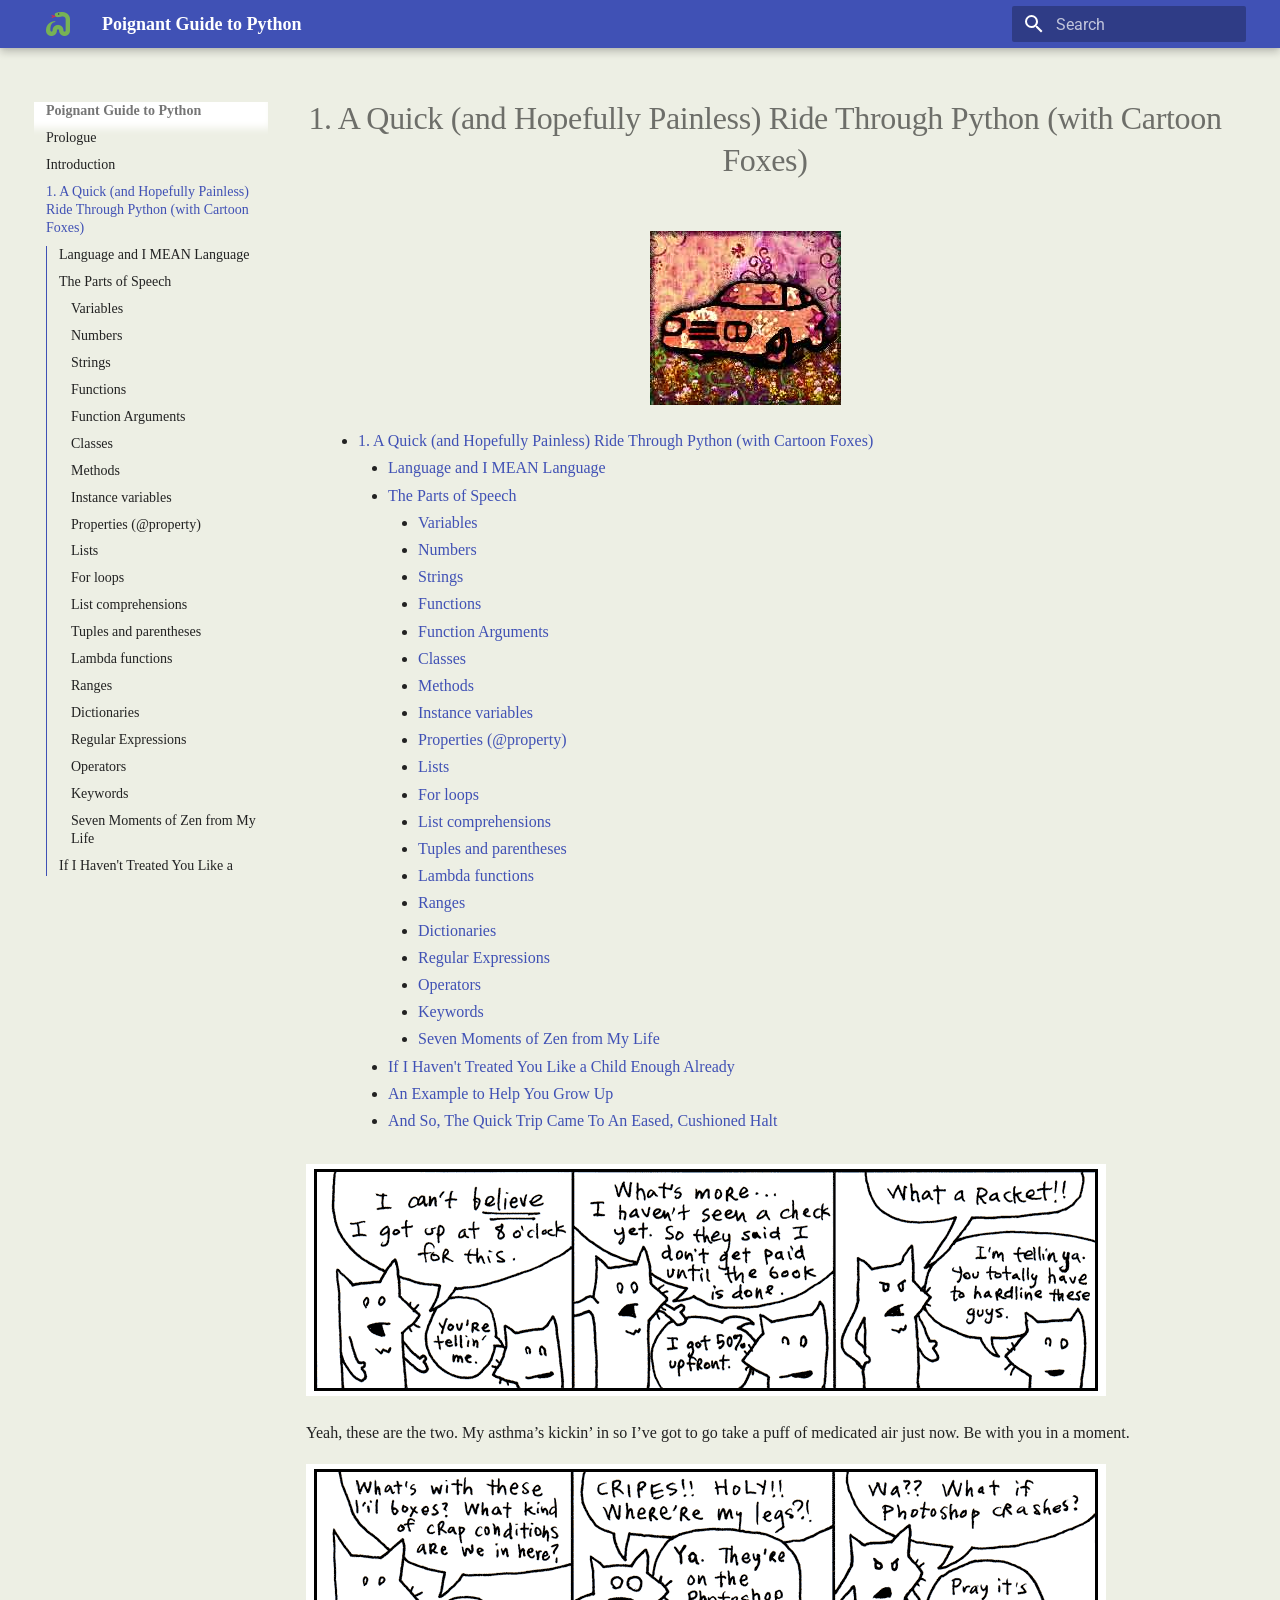
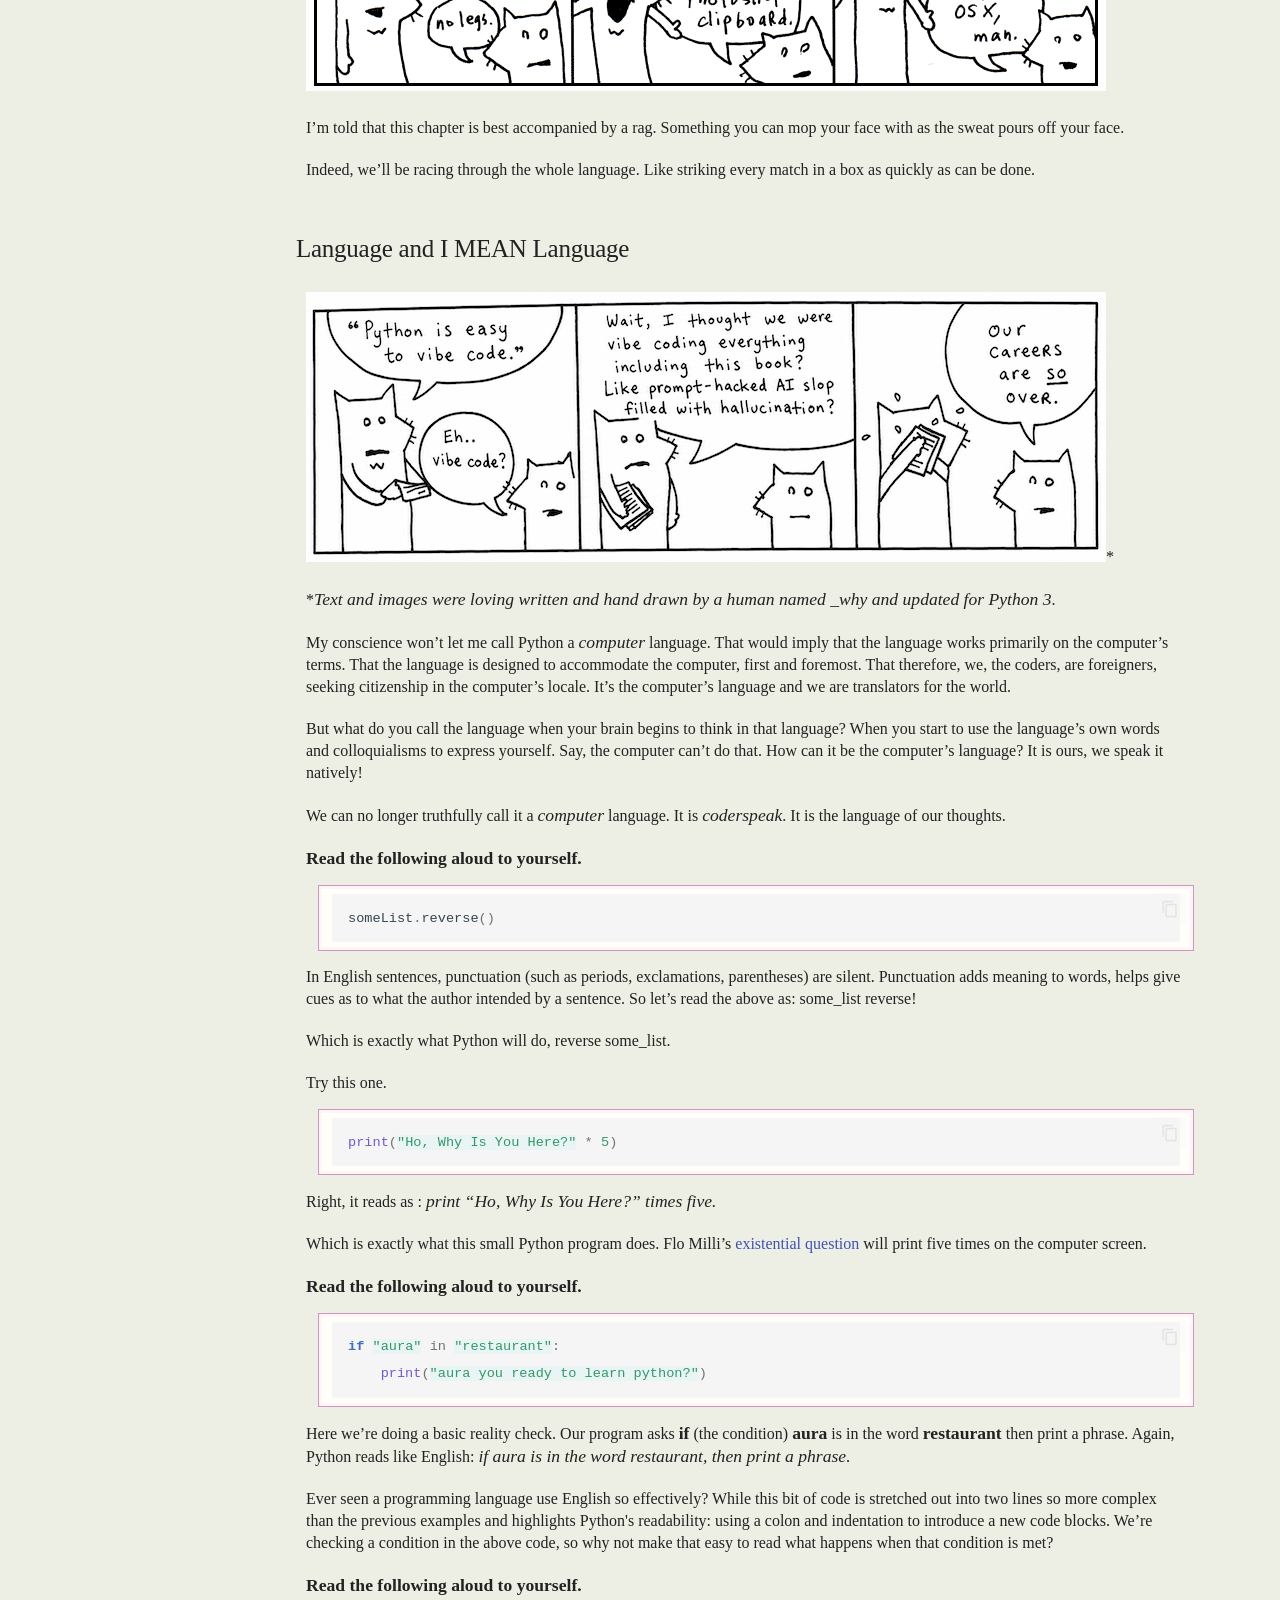
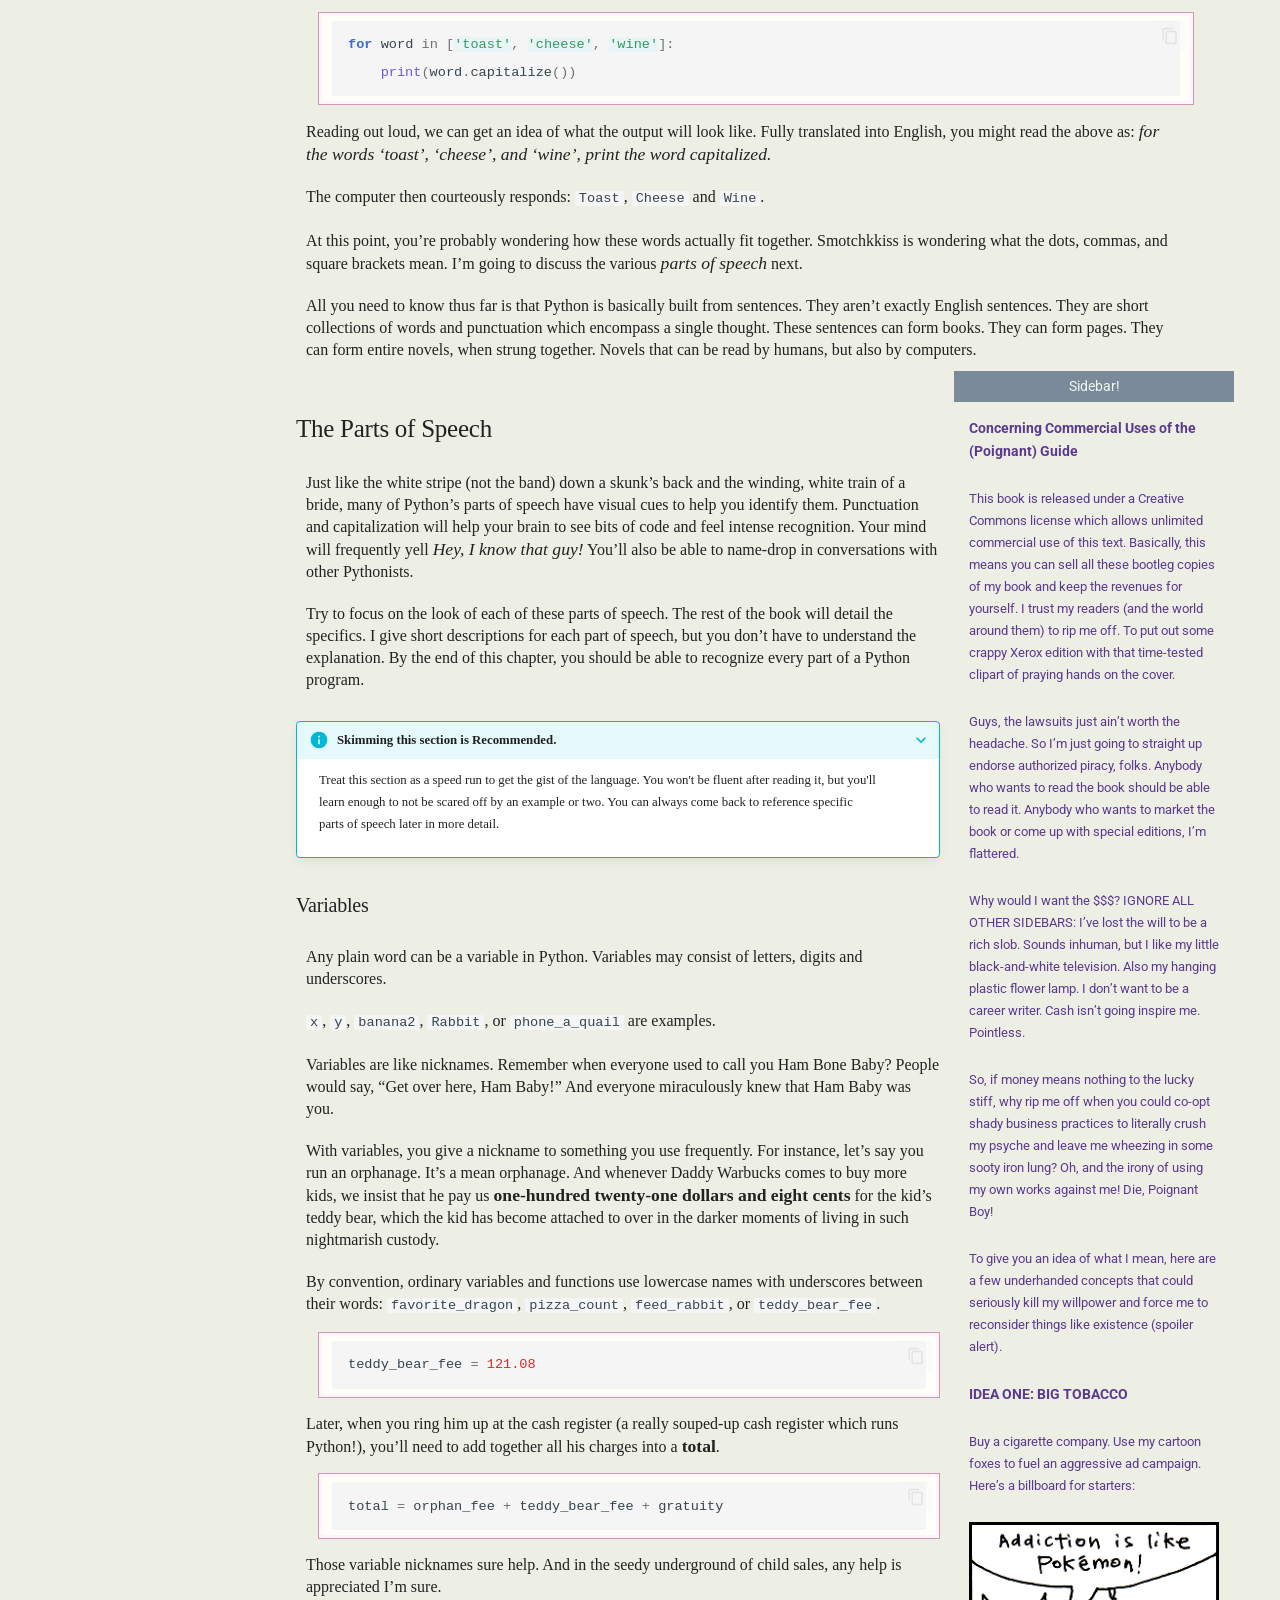
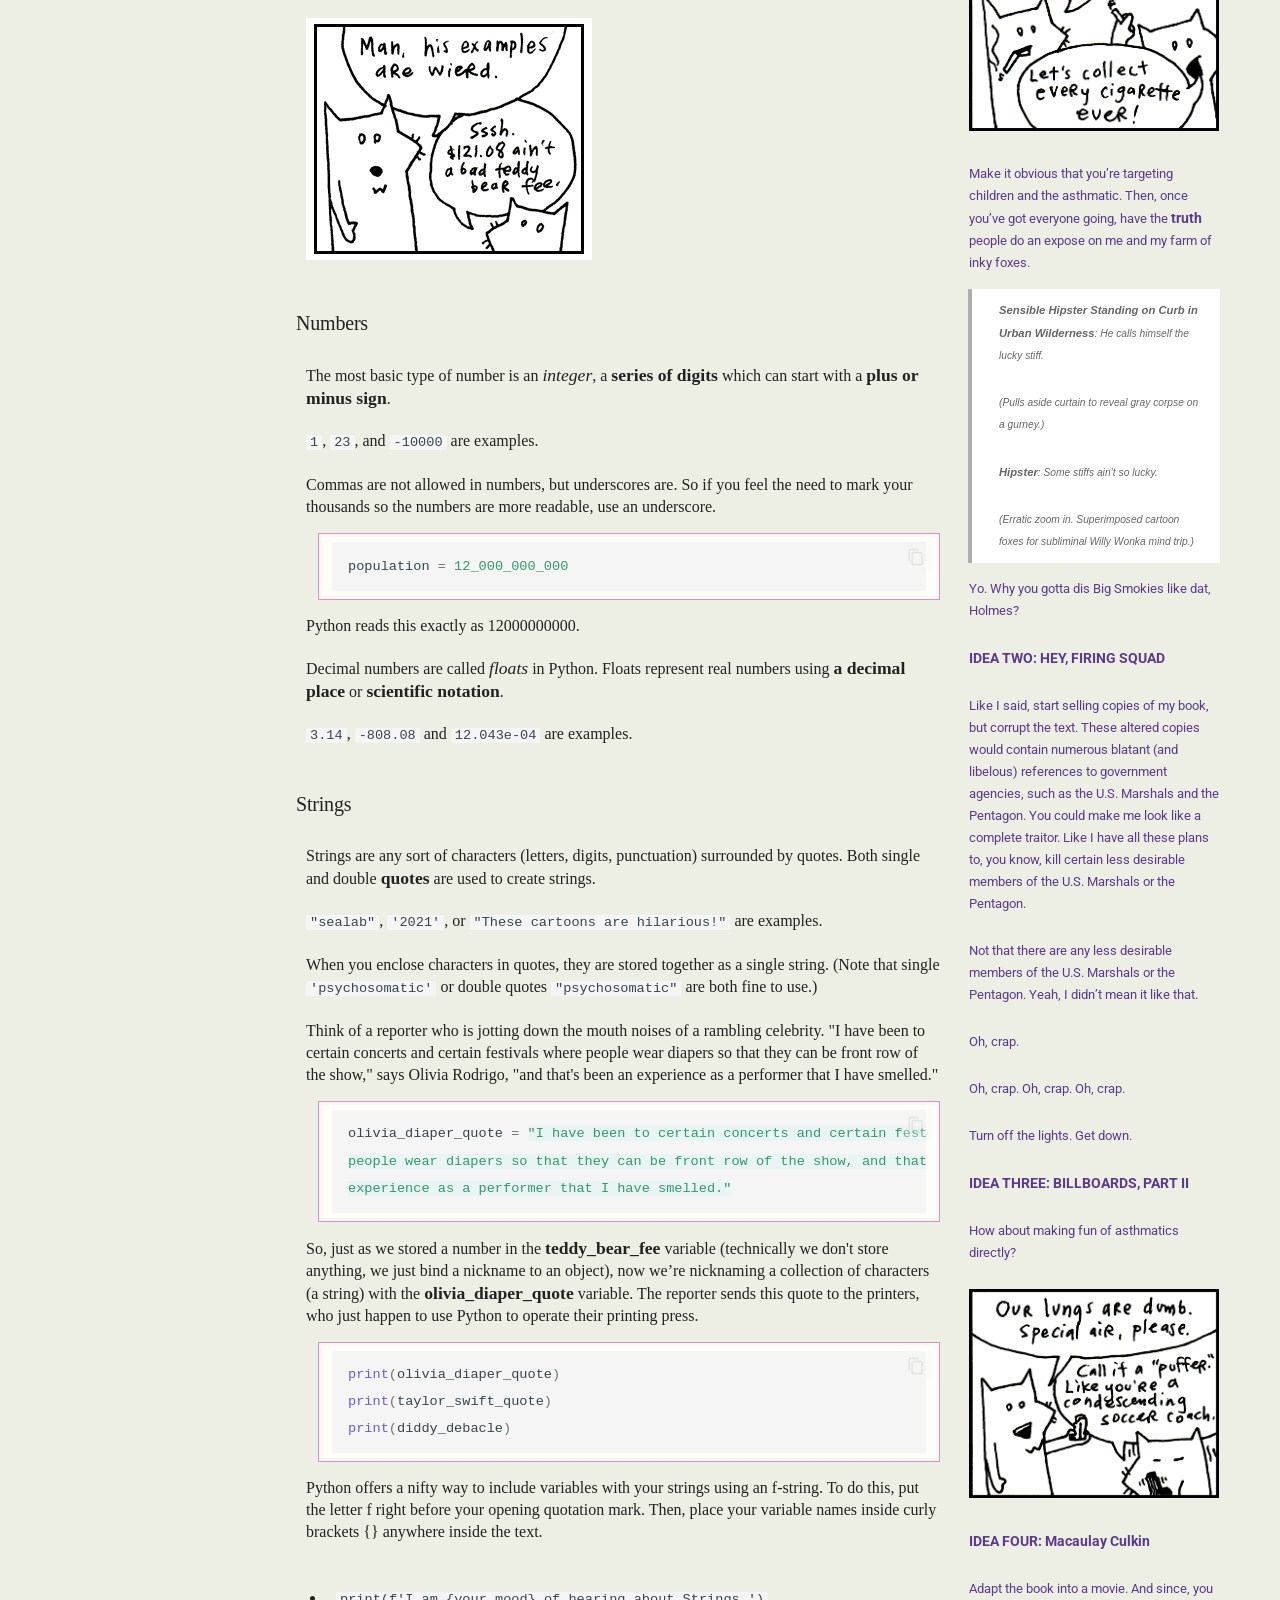
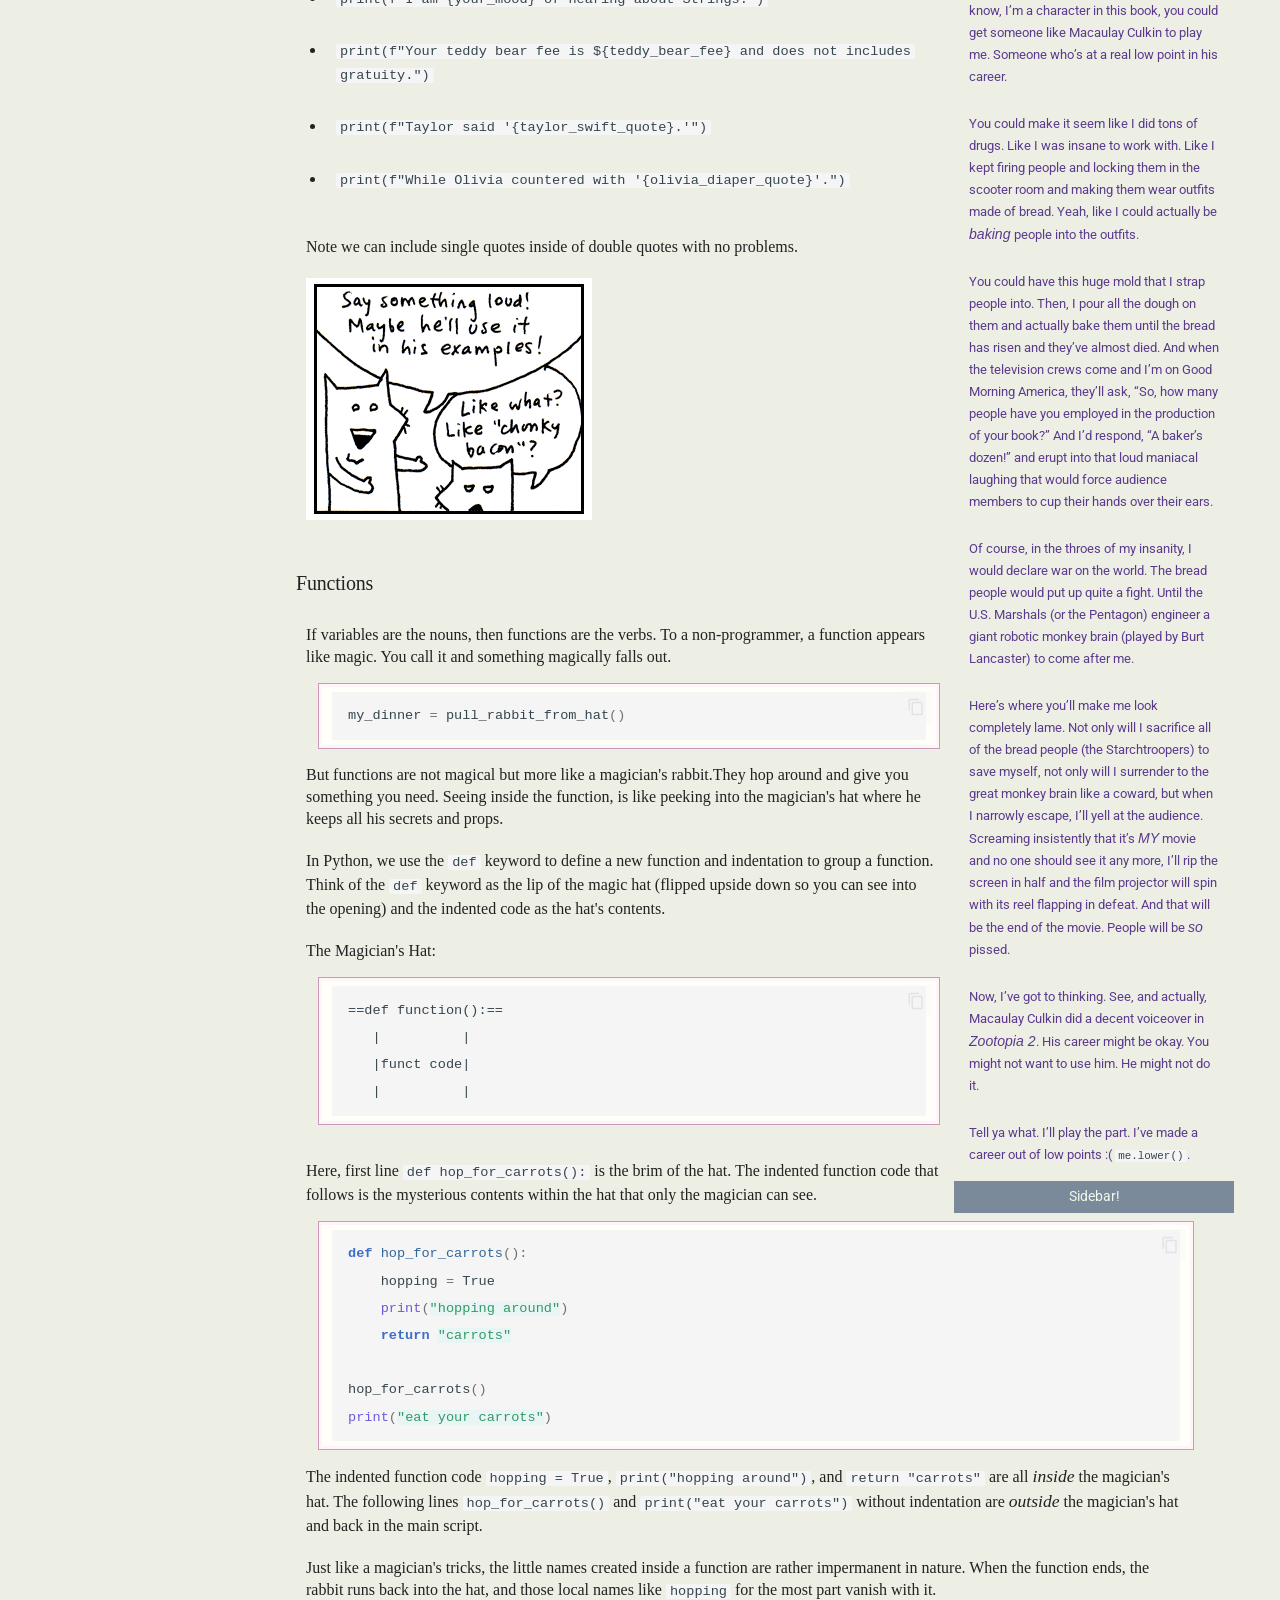
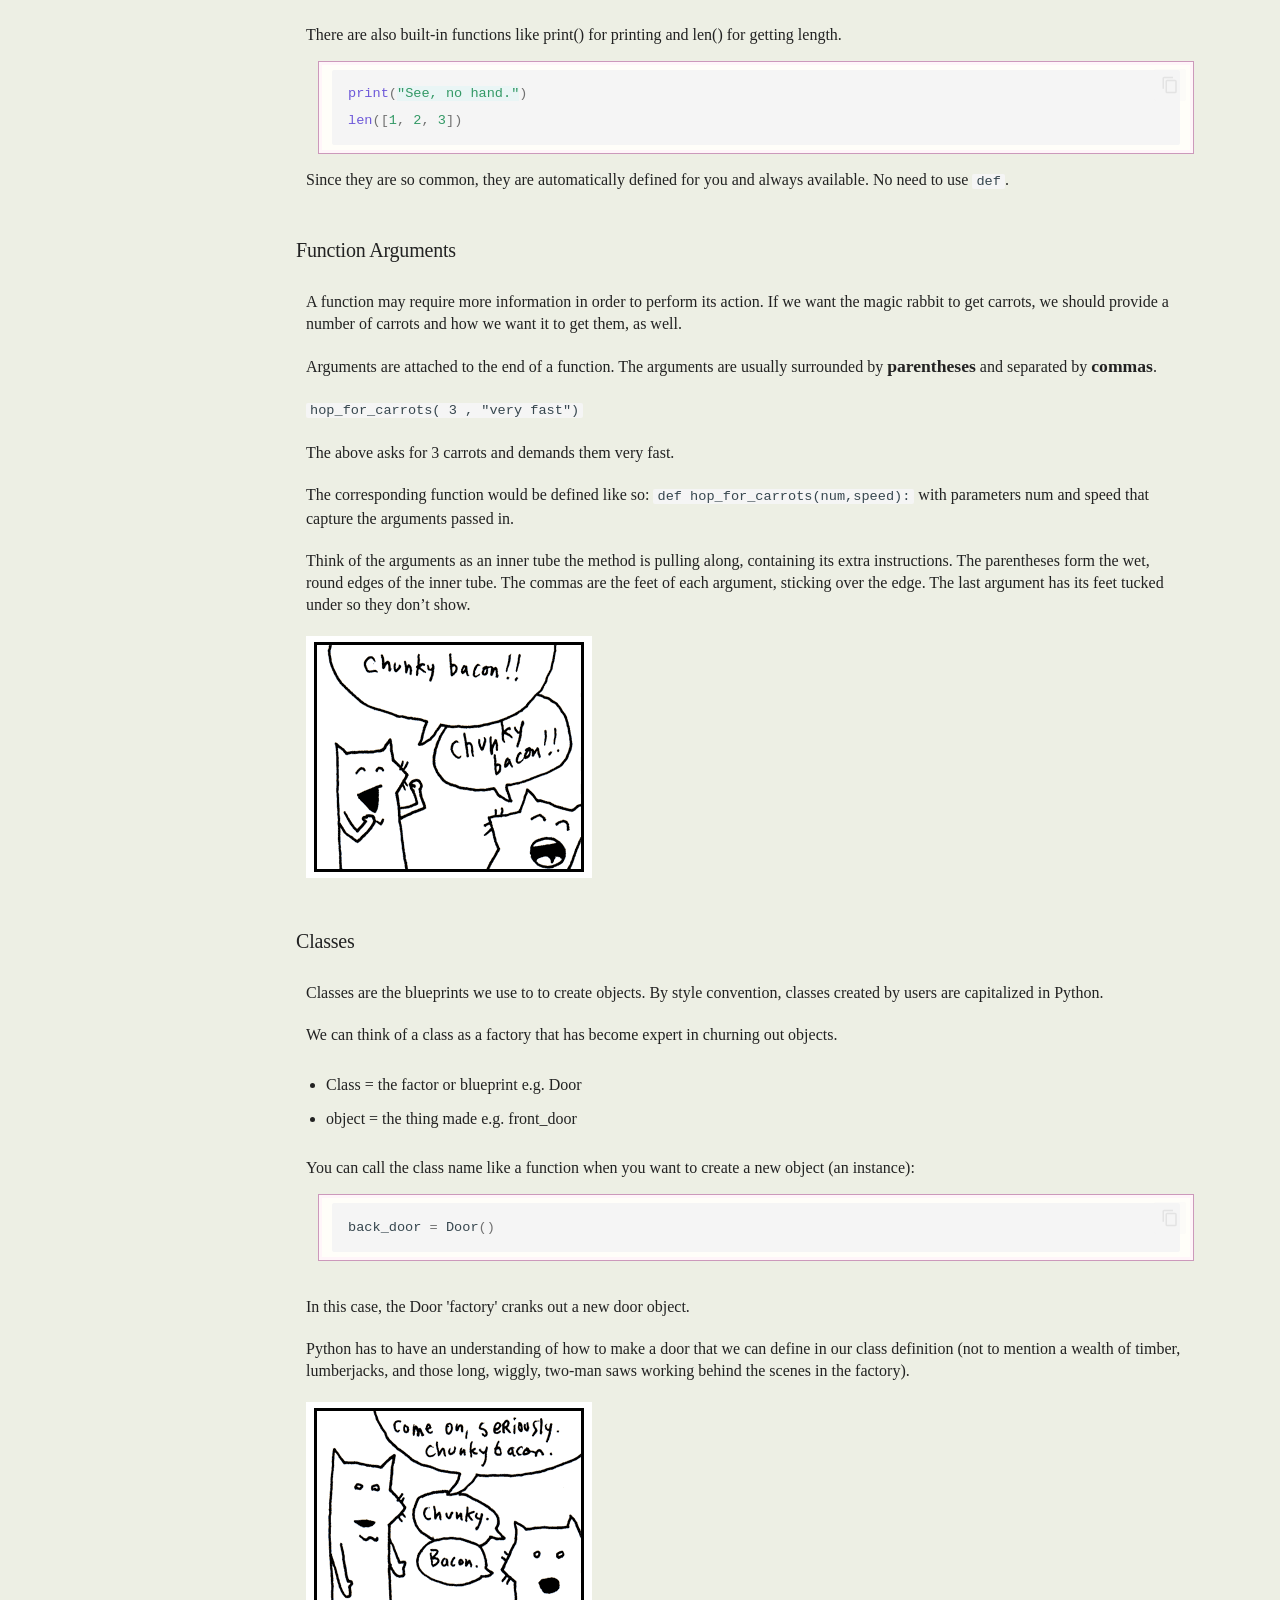
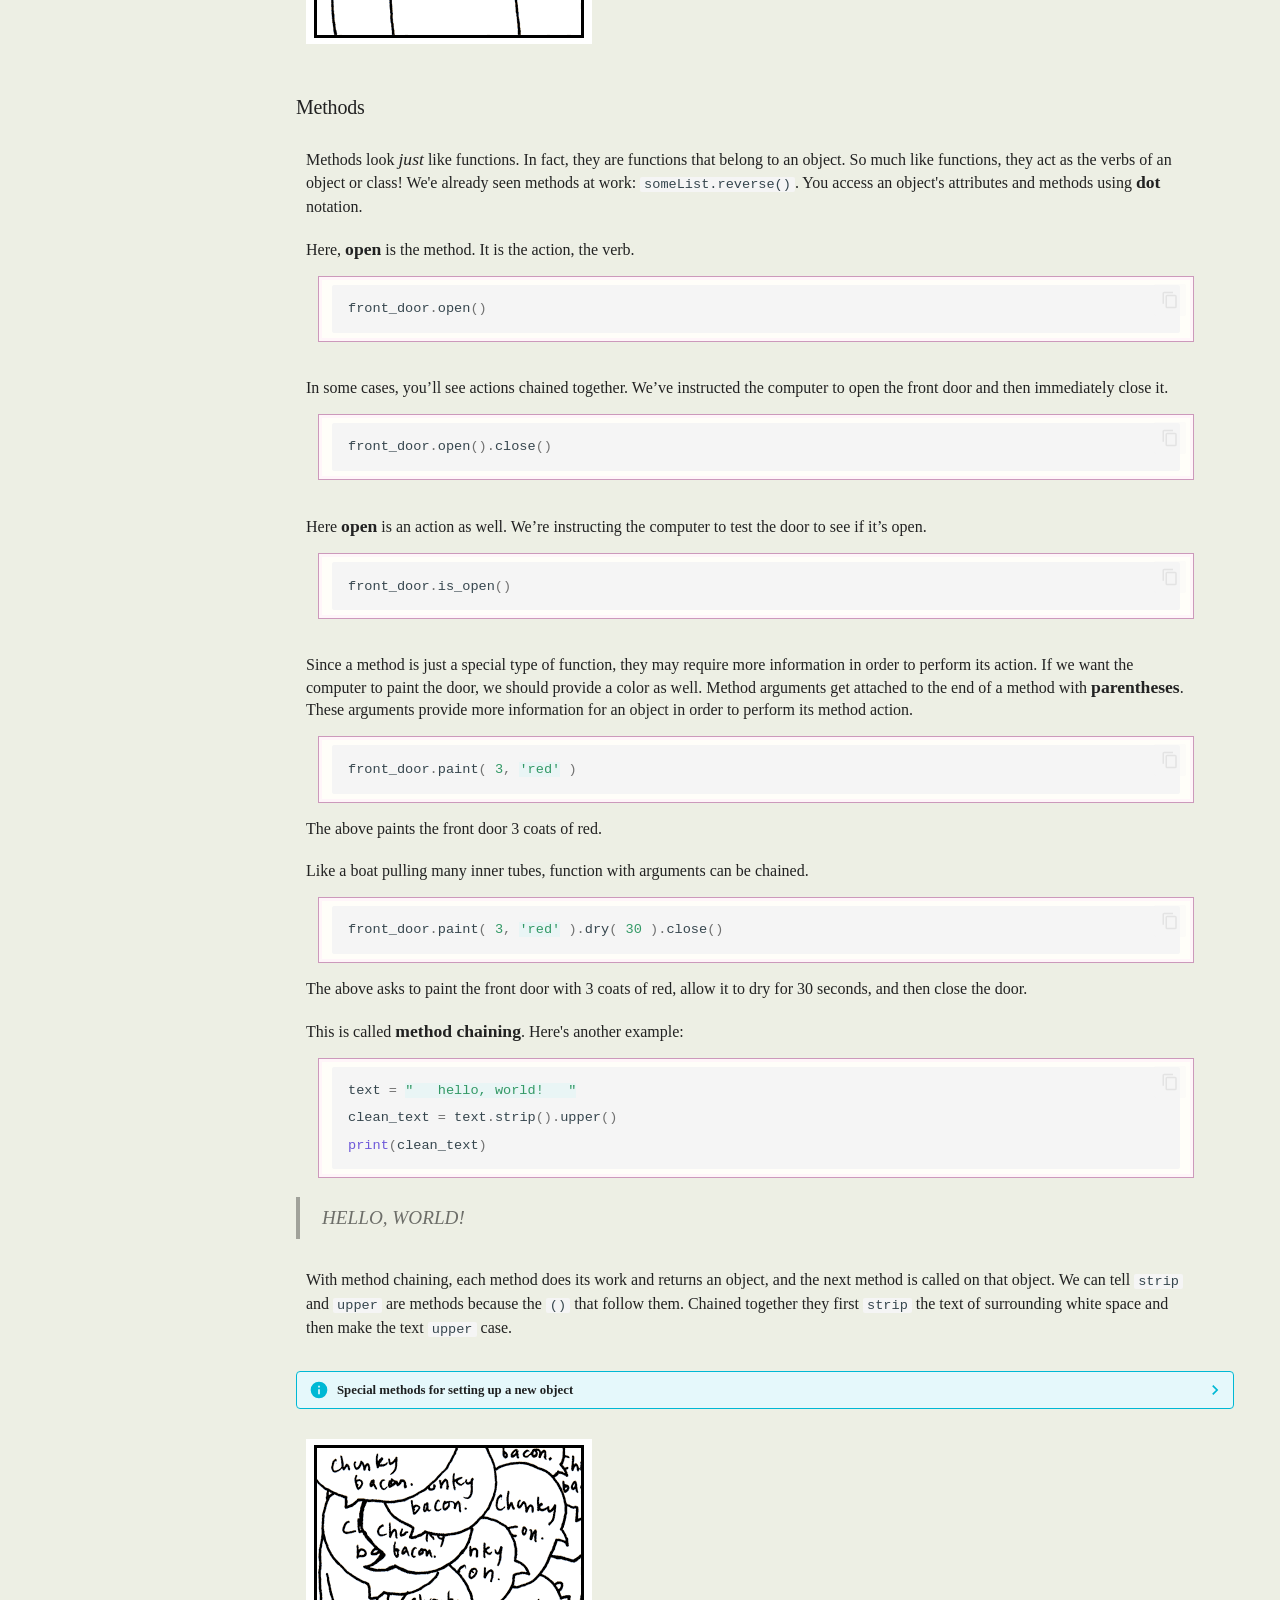
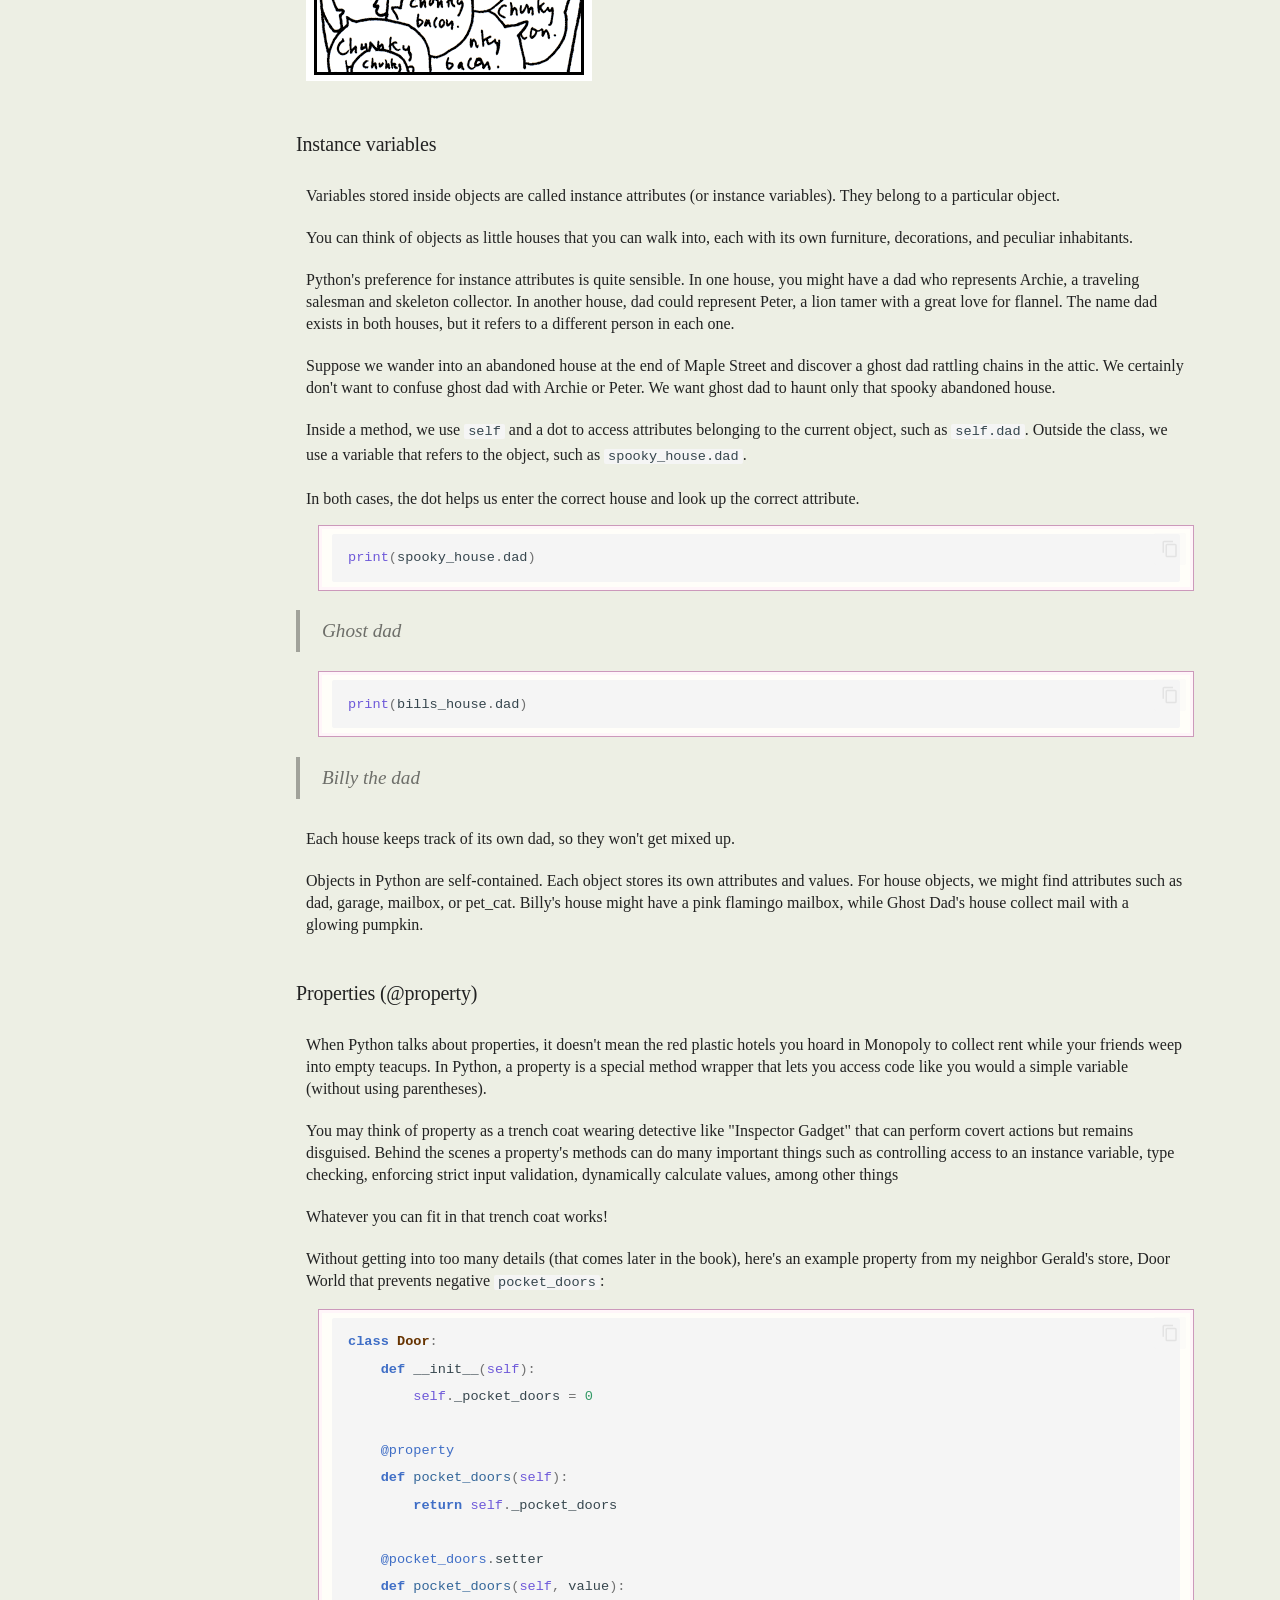
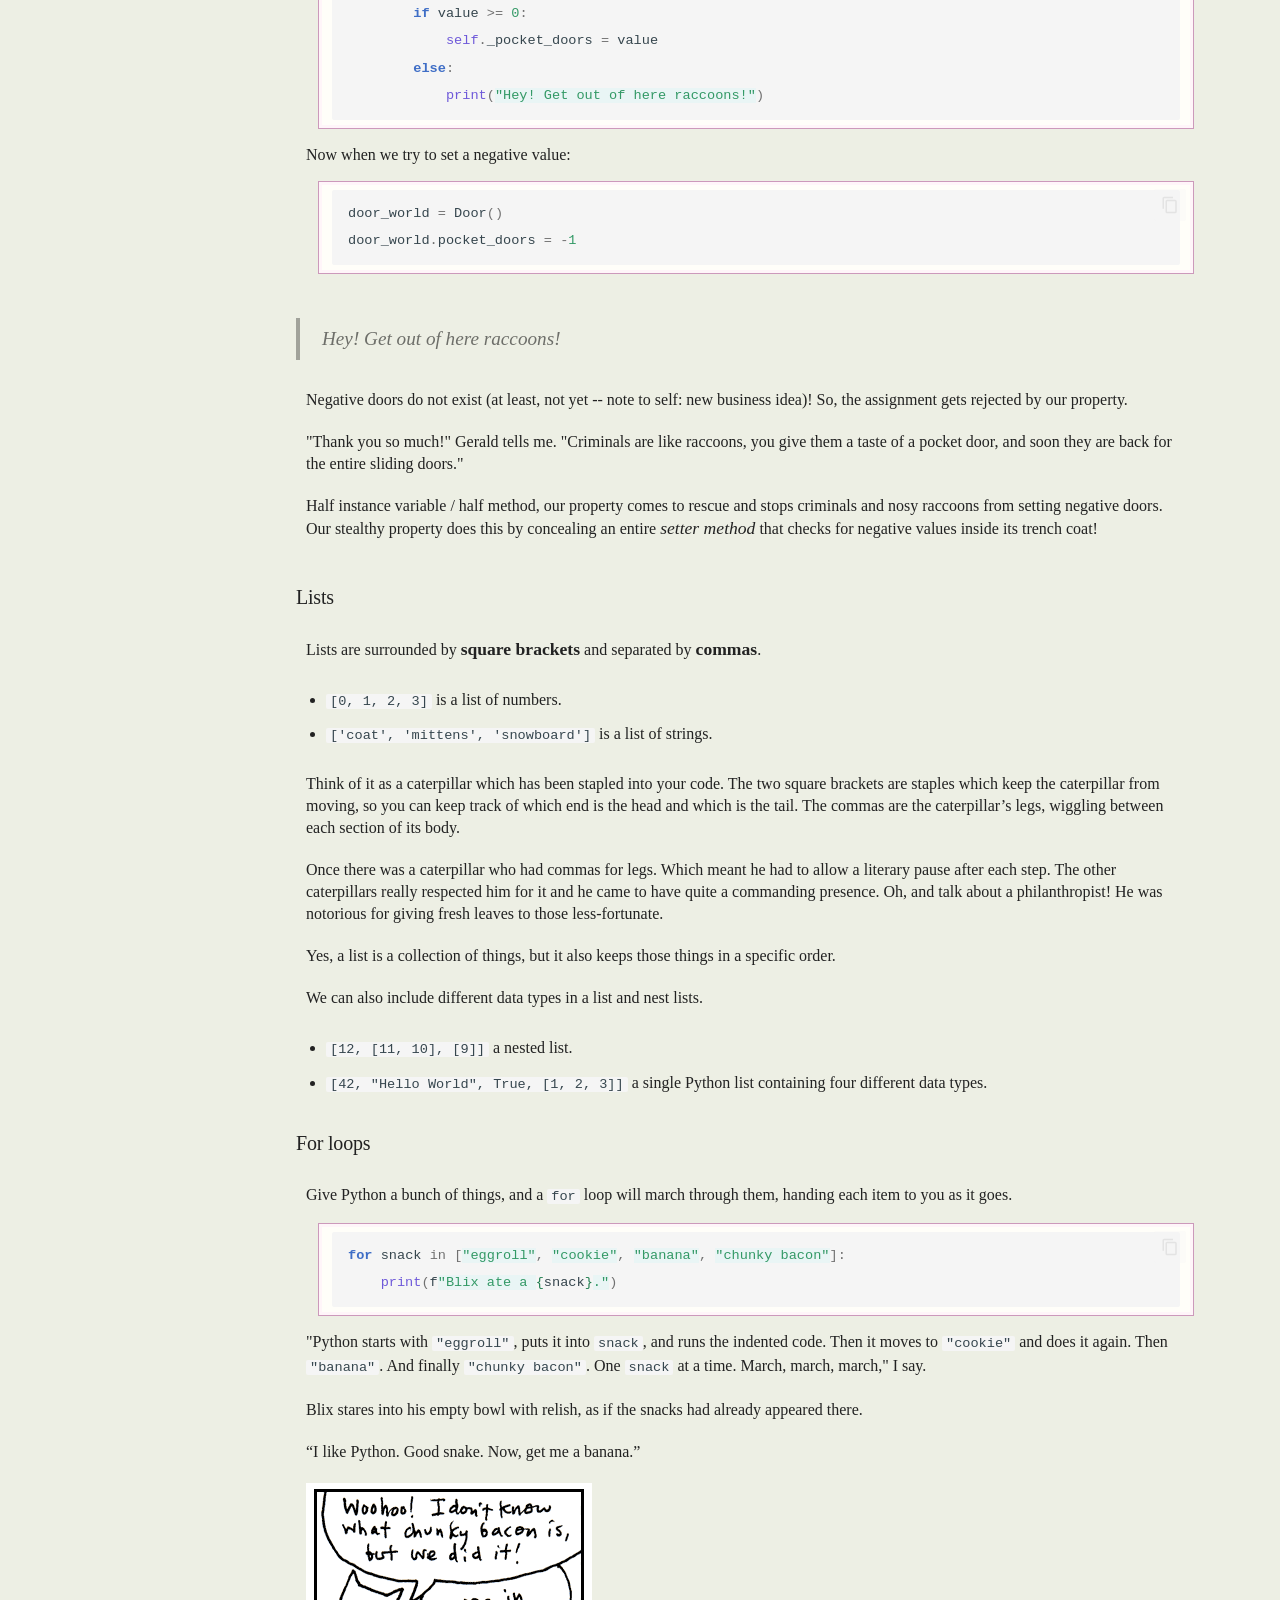
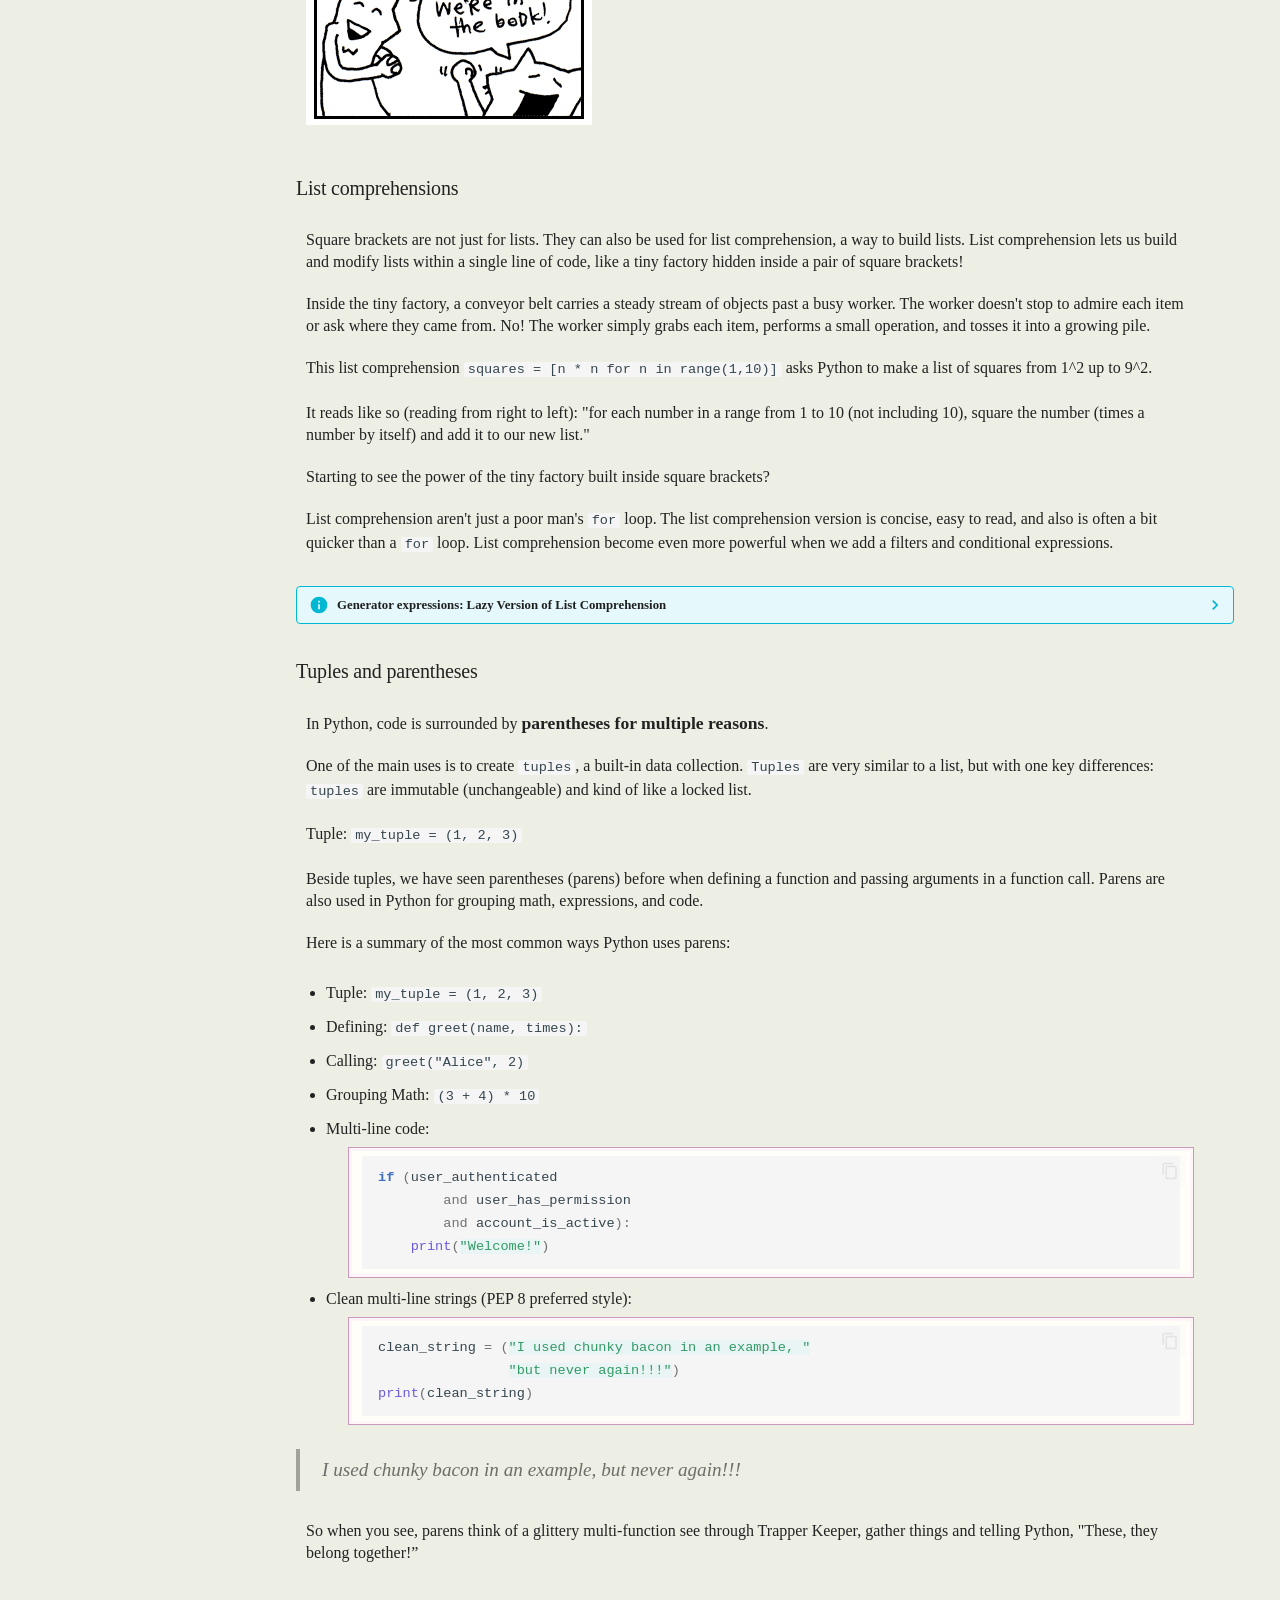
==== commit 633782f9: "Deployed 799a9a4 with MkDocs version: 1.6.1" ====
--- a/chapter-1/index.html
+++ b/chapter-1/index.html
@@ -1245,14 +1245,17 @@
 </span><span id="__span-23-12"><a id="__codelineno-23-12" name="__codelineno-23-12" href="#__codelineno-23-12"></a>            <span class="bp">self</span><span class="o">.</span><span class="n">_pocket_doors</span> <span class="o">=</span> <span class="n">value</span>
 </span><span id="__span-23-13"><a id="__codelineno-23-13" name="__codelineno-23-13" href="#__codelineno-23-13"></a>        <span class="k">else</span><span class="p">:</span>
 </span><span id="__span-23-14"><a id="__codelineno-23-14" name="__codelineno-23-14" href="#__codelineno-23-14"></a>            <span class="nb">print</span><span class="p">(</span><span class="s2">"Hey! Get out of here raccoons!"</span><span class="p">)</span>
-</span><span id="__span-23-15"><a id="__codelineno-23-15" name="__codelineno-23-15" href="#__codelineno-23-15"></a>
-</span><span id="__span-23-16"><a id="__codelineno-23-16" name="__codelineno-23-16" href="#__codelineno-23-16"></a><span class="n">door_world</span> <span class="o">=</span> <span class="n">Door</span><span class="p">()</span>
-</span><span id="__span-23-17"><a id="__codelineno-23-17" name="__codelineno-23-17" href="#__codelineno-23-17"></a><span class="n">door_world</span><span class="o">.</span><span class="n">pocket_doors</span> <span class="o">=</span> <span class="o">-</span><span class="mi">1</span>     
-</span><span id="__span-23-18"><a id="__codelineno-23-18" name="__codelineno-23-18" href="#__codelineno-23-18"></a><span class="c1">#=&gt; Hey! Get out of here raccoons!</span>
-</span><span id="__span-23-19"><a id="__codelineno-23-19" name="__codelineno-23-19" href="#__codelineno-23-19"></a><span class="nb">print</span><span class="p">(</span><span class="n">door_world</span><span class="o">.</span><span class="n">pocket_doors</span><span class="p">)</span>
-</span><span id="__span-23-20"><a id="__codelineno-23-20" name="__codelineno-23-20" href="#__codelineno-23-20"></a><span class="c1">#=&gt; 0</span>
-</span></code></pre></div>
-<p>Negative doors do not exist! At least, not yet (Note to self: new business idea). Half instance variable / half method, our property comes to rescue and stops nosy raccoons from setting negative doors. Our stealthy property does this by concealing an entire <em>setter method</em> that checks for negative values inside its trench coat!</p>
+</span></code></pre></div>
+<p>Now when we try to set a negative value: 
+<div class="language-py highlight"><pre><span></span><code><span id="__span-24-1"><a id="__codelineno-24-1" name="__codelineno-24-1" href="#__codelineno-24-1"></a><span class="n">door_world</span> <span class="o">=</span> <span class="n">Door</span><span class="p">()</span>
+</span><span id="__span-24-2"><a id="__codelineno-24-2" name="__codelineno-24-2" href="#__codelineno-24-2"></a><span class="n">door_world</span><span class="o">.</span><span class="n">pocket_doors</span> <span class="o">=</span> <span class="o">-</span><span class="mi">1</span>
+</span></code></pre></div></p>
+<blockquote>
+<p>Hey! Get out of here raccoons!</p>
+</blockquote>
+<p>Negative doors do not exist (at least, not yet -- note to self: new business idea)! So, the assignment gets rejected by our property.</p>
+<p>"Thank you so much!" Gerald tells me.  "Criminals are like raccoons, you give them a taste of a pocket door, and soon they are back for the entire sliding doors."</p>
+<p>Half instance variable / half method, our property comes to rescue and stops criminals and nosy raccoons from setting negative doors. Our stealthy property does this by concealing an entire <em>setter method</em> that checks for negative values inside its trench coat!</p>
 <h3 id="lists">Lists</h3>
 <p>Lists are surrounded by <strong>square brackets</strong> and separated by
 <strong>commas</strong>.</p>
@@ -1276,8 +1279,8 @@
 </ul>
 <h3 id="for-loops">For loops</h3>
 <p>Give Python a bunch of things, and a <code>for</code> loop will march through them, handing each item to you as it goes.</p>
-<div class="language-py highlight"><pre><span></span><code><span id="__span-24-1"><a id="__codelineno-24-1" name="__codelineno-24-1" href="#__codelineno-24-1"></a><span class="k">for</span> <span class="n">snack</span> <span class="ow">in</span> <span class="p">[</span><span class="s2">"eggroll"</span><span class="p">,</span> <span class="s2">"cookie"</span><span class="p">,</span> <span class="s2">"banana"</span><span class="p">,</span> <span class="s2">"chunky bacon"</span><span class="p">]:</span>
-</span><span id="__span-24-2"><a id="__codelineno-24-2" name="__codelineno-24-2" href="#__codelineno-24-2"></a>    <span class="nb">print</span><span class="p">(</span><span class="sa">f</span><span class="s2">"Blix ate a </span><span class="si">{</span><span class="n">snack</span><span class="si">}</span><span class="s2">."</span><span class="p">)</span>
+<div class="language-py highlight"><pre><span></span><code><span id="__span-25-1"><a id="__codelineno-25-1" name="__codelineno-25-1" href="#__codelineno-25-1"></a><span class="k">for</span> <span class="n">snack</span> <span class="ow">in</span> <span class="p">[</span><span class="s2">"eggroll"</span><span class="p">,</span> <span class="s2">"cookie"</span><span class="p">,</span> <span class="s2">"banana"</span><span class="p">,</span> <span class="s2">"chunky bacon"</span><span class="p">]:</span>
+</span><span id="__span-25-2"><a id="__codelineno-25-2" name="__codelineno-25-2" href="#__codelineno-25-2"></a>    <span class="nb">print</span><span class="p">(</span><span class="sa">f</span><span class="s2">"Blix ate a </span><span class="si">{</span><span class="n">snack</span><span class="si">}</span><span class="s2">."</span><span class="p">)</span>
 </span></code></pre></div>
 <p>"Python starts with <code>"eggroll"</code>, puts it into <code>snack</code>, and runs the indented code. Then it moves to <code>"cookie"</code> and does it again. Then <code>"banana"</code>. And finally <code>"chunky bacon"</code>. One <code>snack</code> at a time. March, march, march," I say. </p>
 <p>Blix stares into his empty bowl with relish, as if the snacks had already appeared there.</p>
@@ -1293,9 +1296,9 @@
 <details class="info">
 <summary>Generator expressions: Lazy Version of List Comprehension</summary>
 <p>Generator expressions are a lazy version of list comprehensions. They aren't evaluated until we ask for the result. We use parens instead of square brackets to create generator expressions. </p>
-<div class="language-py highlight"><pre><span></span><code><span id="__span-25-1"><a id="__codelineno-25-1" name="__codelineno-25-1" href="#__codelineno-25-1"></a><span class="n">numbers</span> <span class="o">=</span> <span class="p">(</span><span class="mi">1</span><span class="p">,</span><span class="mi">2</span><span class="p">,</span><span class="mi">3</span><span class="p">,</span><span class="mi">4</span><span class="p">)</span> 
-</span><span id="__span-25-2"><a id="__codelineno-25-2" name="__codelineno-25-2" href="#__codelineno-25-2"></a><span class="n">times_by_two</span> <span class="o">=</span> <span class="p">(</span><span class="n">x</span><span class="o">*</span><span class="mi">2</span> <span class="k">for</span> <span class="n">x</span> <span class="ow">in</span> <span class="n">numbers</span><span class="p">)</span>
-</span><span id="__span-25-3"><a id="__codelineno-25-3" name="__codelineno-25-3" href="#__codelineno-25-3"></a><span class="nb">next</span><span class="p">(</span><span class="n">times_by_two</span><span class="p">)</span>
+<div class="language-py highlight"><pre><span></span><code><span id="__span-26-1"><a id="__codelineno-26-1" name="__codelineno-26-1" href="#__codelineno-26-1"></a><span class="n">numbers</span> <span class="o">=</span> <span class="p">(</span><span class="mi">1</span><span class="p">,</span><span class="mi">2</span><span class="p">,</span><span class="mi">3</span><span class="p">,</span><span class="mi">4</span><span class="p">)</span> 
+</span><span id="__span-26-2"><a id="__codelineno-26-2" name="__codelineno-26-2" href="#__codelineno-26-2"></a><span class="n">times_by_two</span> <span class="o">=</span> <span class="p">(</span><span class="n">x</span><span class="o">*</span><span class="mi">2</span> <span class="k">for</span> <span class="n">x</span> <span class="ow">in</span> <span class="n">numbers</span><span class="p">)</span>
+</span><span id="__span-26-3"><a id="__codelineno-26-3" name="__codelineno-26-3" href="#__codelineno-26-3"></a><span class="nb">next</span><span class="p">(</span><span class="n">times_by_two</span><span class="p">)</span>
 </span></code></pre></div>
 <p>So <code>next</code> says to our lazy generator "Wake up you lazy bum and make with the next bit of data"</p>
 </details>
@@ -1311,15 +1314,15 @@
 <li>Calling: <code>greet("Alice", 2)</code></li>
 <li>Grouping Math: <code>(3 + 4) * 10</code></li>
 <li>Multi-line code:
-<div class="language-py highlight"><pre><span></span><code><span id="__span-26-1"><a id="__codelineno-26-1" name="__codelineno-26-1" href="#__codelineno-26-1"></a><span class="k">if</span> <span class="p">(</span><span class="n">user_authenticated</span>
-</span><span id="__span-26-2"><a id="__codelineno-26-2" name="__codelineno-26-2" href="#__codelineno-26-2"></a>        <span class="ow">and</span> <span class="n">user_has_permission</span>
-</span><span id="__span-26-3"><a id="__codelineno-26-3" name="__codelineno-26-3" href="#__codelineno-26-3"></a>        <span class="ow">and</span> <span class="n">account_is_active</span><span class="p">):</span>
-</span><span id="__span-26-4"><a id="__codelineno-26-4" name="__codelineno-26-4" href="#__codelineno-26-4"></a>    <span class="nb">print</span><span class="p">(</span><span class="s2">"Welcome!"</span><span class="p">)</span>
+<div class="language-py highlight"><pre><span></span><code><span id="__span-27-1"><a id="__codelineno-27-1" name="__codelineno-27-1" href="#__codelineno-27-1"></a><span class="k">if</span> <span class="p">(</span><span class="n">user_authenticated</span>
+</span><span id="__span-27-2"><a id="__codelineno-27-2" name="__codelineno-27-2" href="#__codelineno-27-2"></a>        <span class="ow">and</span> <span class="n">user_has_permission</span>
+</span><span id="__span-27-3"><a id="__codelineno-27-3" name="__codelineno-27-3" href="#__codelineno-27-3"></a>        <span class="ow">and</span> <span class="n">account_is_active</span><span class="p">):</span>
+</span><span id="__span-27-4"><a id="__codelineno-27-4" name="__codelineno-27-4" href="#__codelineno-27-4"></a>    <span class="nb">print</span><span class="p">(</span><span class="s2">"Welcome!"</span><span class="p">)</span>
 </span></code></pre></div></li>
 <li>Clean multi-line strings (PEP 8 preferred style): 
-<div class="language-py highlight"><pre><span></span><code><span id="__span-27-1"><a id="__codelineno-27-1" name="__codelineno-27-1" href="#__codelineno-27-1"></a><span class="n">clean_string</span> <span class="o">=</span> <span class="p">(</span><span class="s2">"I used chunky bacon in an example, "</span> 
-</span><span id="__span-27-2"><a id="__codelineno-27-2" name="__codelineno-27-2" href="#__codelineno-27-2"></a>                <span class="s2">"but never again!!!"</span><span class="p">)</span>
-</span><span id="__span-27-3"><a id="__codelineno-27-3" name="__codelineno-27-3" href="#__codelineno-27-3"></a><span class="nb">print</span><span class="p">(</span><span class="n">clean_string</span><span class="p">)</span>
+<div class="language-py highlight"><pre><span></span><code><span id="__span-28-1"><a id="__codelineno-28-1" name="__codelineno-28-1" href="#__codelineno-28-1"></a><span class="n">clean_string</span> <span class="o">=</span> <span class="p">(</span><span class="s2">"I used chunky bacon in an example, "</span> 
+</span><span id="__span-28-2"><a id="__codelineno-28-2" name="__codelineno-28-2" href="#__codelineno-28-2"></a>                <span class="s2">"but never again!!!"</span><span class="p">)</span>
+</span><span id="__span-28-3"><a id="__codelineno-28-3" name="__codelineno-28-3" href="#__codelineno-28-3"></a><span class="nb">print</span><span class="p">(</span><span class="n">clean_string</span><span class="p">)</span>
 </span></code></pre></div></li>
 </ul>
 <blockquote>
@@ -1354,7 +1357,7 @@
 <p>Python programmers are more efficient than kindergartners. Ancient programmers looked up the empty night sky and said "There in the void of nothingness is the key to happiness. When I count, I'll be sure to include zero." Since then, we all count from zero (We'll get into the real reasons later in the book such as indexing and memory, but until then, trust me that it's better this way).</p>
 </details>
 <p>We can also give range a <code>start</code> as well as with the <code>stop</code> value. For example, <code>range(start, stop)</code>. Then range the spits back just the the numbers from <code>start</code> to <code>stop</code>, not including <code>stop</code>. </p>
-<div class="language-py highlight"><pre><span></span><code><span id="__span-28-1"><a id="__codelineno-28-1" name="__codelineno-28-1" href="#__codelineno-28-1"></a><span class="nb">list</span><span class="p">(</span><span class="nb">range</span><span class="p">(</span><span class="mi">25</span><span class="p">,</span> <span class="mi">29</span><span class="p">))</span>
+<div class="language-py highlight"><pre><span></span><code><span id="__span-29-1"><a id="__codelineno-29-1" name="__codelineno-29-1" href="#__codelineno-29-1"></a><span class="nb">list</span><span class="p">(</span><span class="nb">range</span><span class="p">(</span><span class="mi">25</span><span class="p">,</span> <span class="mi">29</span><span class="p">))</span>
 </span></code></pre></div>
 <blockquote>
 <p>[25, 26, 27, 28]</p>
@@ -1374,7 +1377,7 @@
 <p>Imagine our dictionary has a definition on each of its pages. The commas
 represent the corner of each page, which we turn to see the next definition. And
 on each page: a word followed by an arrow pointing to the definition.</p>
-<div class="language-py highlight"><pre><span></span><code><span id="__span-29-1"><a id="__codelineno-29-1" name="__codelineno-29-1" href="#__codelineno-29-1"></a><span class="n">person</span> <span class="o">=</span> <span class="p">{</span> <span class="s1">'name'</span> <span class="p">:</span> <span class="s1">'Peter'</span><span class="p">,</span> <span class="s1">'profession'</span> <span class="p">:</span> <span class="s1">'lion tamer'</span><span class="p">,</span> <span class="s1">'great love'</span> <span class="p">:</span> <span class="s1">'flannel'</span> <span class="p">}</span>
+<div class="language-py highlight"><pre><span></span><code><span id="__span-30-1"><a id="__codelineno-30-1" name="__codelineno-30-1" href="#__codelineno-30-1"></a><span class="n">person</span> <span class="o">=</span> <span class="p">{</span> <span class="s1">'name'</span> <span class="p">:</span> <span class="s1">'Peter'</span><span class="p">,</span> <span class="s1">'profession'</span> <span class="p">:</span> <span class="s1">'lion tamer'</span><span class="p">,</span> <span class="s1">'great love'</span> <span class="p">:</span> <span class="s1">'flannel'</span> <span class="p">}</span>
 </span></code></pre></div>
 <p>In the example above, I stored personal information for Peter, the
 lion tamer with a great love for flannel. Dictionaries are useful because they 
@@ -1395,11 +1398,11 @@
 <p>A quick example, let's try to use a regex pattern to match a US phone number. We first need to know the expression for a digit which is <code>\d</code> and stands for a single decimal digit between 0 and 9. We can use the regex string <code>r"\d\d\d-\d\d\d-\d\d\d\d"</code> to match a US phone number! </p>
 <p>Now, let's shorten that to <code>r"^\d{3}-\d{3}-\d{4}"</code>. This can be read as "three digits, a hyphen, three more digits, another hyphen, and four digits". </p>
 <p>To put this pattern to use, we first need to import the regexes package with <code>import re</code> and then can use it like so: </p>
-<div class="language-python highlight"><pre><span></span><code><span id="__span-30-1"><a id="__codelineno-30-1" name="__codelineno-30-1" href="#__codelineno-30-1"></a><span class="kn">import</span><span class="w"> </span><span class="nn">re</span>
-</span><span id="__span-30-2"><a id="__codelineno-30-2" name="__codelineno-30-2" href="#__codelineno-30-2"></a><span class="n">phone_number</span> <span class="o">=</span> <span class="s2">"123-456-7890"</span>
-</span><span id="__span-30-3"><a id="__codelineno-30-3" name="__codelineno-30-3" href="#__codelineno-30-3"></a><span class="n">pattern</span> <span class="o">=</span> <span class="sa">r</span><span class="s2">"^\d</span><span class="si">{3}</span><span class="s2">-\d</span><span class="si">{3}</span><span class="s2">-\d</span><span class="si">{4}</span><span class="s2">"</span>
-</span><span id="__span-30-4"><a id="__codelineno-30-4" name="__codelineno-30-4" href="#__codelineno-30-4"></a><span class="n">match</span> <span class="o">=</span> <span class="n">re</span><span class="o">.</span><span class="n">match</span><span class="p">(</span><span class="n">pattern</span><span class="p">,</span> <span class="n">phone_number</span><span class="p">)</span>
-</span><span id="__span-30-5"><a id="__codelineno-30-5" name="__codelineno-30-5" href="#__codelineno-30-5"></a><span class="nb">print</span><span class="p">(</span><span class="n">match</span><span class="p">)</span>
+<div class="language-python highlight"><pre><span></span><code><span id="__span-31-1"><a id="__codelineno-31-1" name="__codelineno-31-1" href="#__codelineno-31-1"></a><span class="kn">import</span><span class="w"> </span><span class="nn">re</span>
+</span><span id="__span-31-2"><a id="__codelineno-31-2" name="__codelineno-31-2" href="#__codelineno-31-2"></a><span class="n">phone_number</span> <span class="o">=</span> <span class="s2">"123-456-7890"</span>
+</span><span id="__span-31-3"><a id="__codelineno-31-3" name="__codelineno-31-3" href="#__codelineno-31-3"></a><span class="n">pattern</span> <span class="o">=</span> <span class="sa">r</span><span class="s2">"^\d</span><span class="si">{3}</span><span class="s2">-\d</span><span class="si">{3}</span><span class="s2">-\d</span><span class="si">{4}</span><span class="s2">"</span>
+</span><span id="__span-31-4"><a id="__codelineno-31-4" name="__codelineno-31-4" href="#__codelineno-31-4"></a><span class="n">match</span> <span class="o">=</span> <span class="n">re</span><span class="o">.</span><span class="n">match</span><span class="p">(</span><span class="n">pattern</span><span class="p">,</span> <span class="n">phone_number</span><span class="p">)</span>
+</span><span id="__span-31-5"><a id="__codelineno-31-5" name="__codelineno-31-5" href="#__codelineno-31-5"></a><span class="nb">print</span><span class="p">(</span><span class="n">match</span><span class="p">)</span>
 </span></code></pre></div>
 <p>What about handling (212)...?
 The above regex works pretty well but does not match a US phone number written with parentheses or without dashes. A more complete regex to match phone numbers would be: <code>r"^\(?\d{3}\)?[-\s]?\d{3}[-\s]?\d{4}$"</code> which matches all kinds of formats of US phone numbers <code>(123) 456-7890</code>, <code>123-456-7890</code>, and <code>1234567890</code> but not <code>123-4567-890</code> (wrong hyphen placement).</p>
@@ -1772,21 +1775,21 @@
 nothing but move your eyes around a lot. Okay, sure, you did some exceptional
 reading aloud earlier. Now we need some comprehension skills here, Smotchkkiss.</p>
 <p><strong>Say aloud each of the parts of speech used below.</strong></p>
-<div class="language-py highlight"><pre><span></span><code><span id="__span-31-1"><a id="__codelineno-31-1" name="__codelineno-31-1" href="#__codelineno-31-1"></a><span class="nb">print</span><span class="p">(</span><span class="s2">"You Still Here, Ho?"</span> <span class="o">*</span> <span class="mi">5</span><span class="p">)</span>
+<div class="language-py highlight"><pre><span></span><code><span id="__span-32-1"><a id="__codelineno-32-1" name="__codelineno-32-1" href="#__codelineno-32-1"></a><span class="nb">print</span><span class="p">(</span><span class="s2">"You Still Here, Ho?"</span> <span class="o">*</span> <span class="mi">5</span><span class="p">)</span>
 </span></code></pre></div>
 <p>You might want to even cover this paragraph up while you read, because your eyes
 might want to sneak to the answer. We have the built-in function <code>print</code>, then 
 parentheses followed by a <em>string</em> <code>"You Still Here, Ho?</code> multiplied by 5.</p>
 <p><strong>Say aloud each of the parts of speech used below.</strong></p>
-<div class="language-py highlight"><pre><span></span><code><span id="__span-32-1"><a id="__codelineno-32-1" name="__codelineno-32-1" href="#__codelineno-32-1"></a><span class="k">if</span> <span class="s2">"aura"</span> <span class="ow">in</span> <span class="s2">"restaurant"</span><span class="p">:</span>
-</span><span id="__span-32-2"><a id="__codelineno-32-2" name="__codelineno-32-2" href="#__codelineno-32-2"></a>    <span class="nb">print</span><span class="p">(</span><span class="s2">"aura you ready to go to the restaurant?"</span><span class="p">)</span>
+<div class="language-py highlight"><pre><span></span><code><span id="__span-33-1"><a id="__codelineno-33-1" name="__codelineno-33-1" href="#__codelineno-33-1"></a><span class="k">if</span> <span class="s2">"aura"</span> <span class="ow">in</span> <span class="s2">"restaurant"</span><span class="p">:</span>
+</span><span id="__span-33-2"><a id="__codelineno-33-2" name="__codelineno-33-2" href="#__codelineno-33-2"></a>    <span class="nb">print</span><span class="p">(</span><span class="s2">"aura you ready to go to the restaurant?"</span><span class="p">)</span>
 </span></code></pre></div>
 <p>If you were paying attention during the big list of keywords, you’ll know that <code>if</code> 
 is a <em>keyword</em> and <code>in</code> is an <em>operator</em>. We ask if the <em>string</em> <code>"aura"</code> is in 
 the <em>string</em> <code>"restaurant"</code>.</p>
 <p><strong>Say aloud each of the parts of speech used below.</strong></p>
-<div class="language-py highlight"><pre><span></span><code><span id="__span-33-1"><a id="__codelineno-33-1" name="__codelineno-33-1" href="#__codelineno-33-1"></a><span class="k">for</span> <span class="n">word</span> <span class="ow">in</span> <span class="p">[</span><span class="s1">'toast'</span><span class="p">,</span> <span class="s1">'cheese'</span><span class="p">,</span> <span class="s1">'wine'</span><span class="p">]:</span>
-</span><span id="__span-33-2"><a id="__codelineno-33-2" name="__codelineno-33-2" href="#__codelineno-33-2"></a>    <span class="nb">print</span><span class="p">(</span><span class="n">word</span><span class="o">.</span><span class="n">capitalize</span><span class="p">())</span> 
+<div class="language-py highlight"><pre><span></span><code><span id="__span-34-1"><a id="__codelineno-34-1" name="__codelineno-34-1" href="#__codelineno-34-1"></a><span class="k">for</span> <span class="n">word</span> <span class="ow">in</span> <span class="p">[</span><span class="s1">'toast'</span><span class="p">,</span> <span class="s1">'cheese'</span><span class="p">,</span> <span class="s1">'wine'</span><span class="p">]:</span>
+</span><span id="__span-34-2"><a id="__codelineno-34-2" name="__codelineno-34-2" href="#__codelineno-34-2"></a>    <span class="nb">print</span><span class="p">(</span><span class="n">word</span><span class="o">.</span><span class="n">capitalize</span><span class="p">())</span> 
 </span></code></pre></div>
 <p>This caterpillar partakes of finer delicacies. An <em>list</em> starts this example.
 In the list, three <em>strings</em> <code>'toast'</code>, <code>'cheese'</code>, and <code>'wine'</code>. The whole
@@ -1797,7 +1800,7 @@
 capitalized <em>string</em> is passed to built-in <em>method</em> <code>print</code> so we can
 see it on the screen.</p>
 <p>Or if we were in a hurry, we could write it all in one line as such: </p>
-<div class="language-py highlight"><pre><span></span><code><span id="__span-34-1"><a id="__codelineno-34-1" name="__codelineno-34-1" href="#__codelineno-34-1"></a><span class="nb">print</span><span class="p">([</span><span class="n">word</span><span class="o">.</span><span class="n">capitalize</span><span class="p">()</span> <span class="k">for</span> <span class="n">word</span> <span class="ow">in</span> <span class="p">[</span><span class="s1">'toast'</span><span class="p">,</span> <span class="s1">'cheese'</span><span class="p">,</span> <span class="s1">'wine'</span><span class="p">]])</span>
+<div class="language-py highlight"><pre><span></span><code><span id="__span-35-1"><a id="__codelineno-35-1" name="__codelineno-35-1" href="#__codelineno-35-1"></a><span class="nb">print</span><span class="p">([</span><span class="n">word</span><span class="o">.</span><span class="n">capitalize</span><span class="p">()</span> <span class="k">for</span> <span class="n">word</span> <span class="ow">in</span> <span class="p">[</span><span class="s1">'toast'</span><span class="p">,</span> <span class="s1">'cheese'</span><span class="p">,</span> <span class="s1">'wine'</span><span class="p">]])</span>
 </span></code></pre></div>
 <p>In the one-line example, we simply replace the for loop for a list comprehension. 
 The output is nearly the same, except the list comprehension creates a brand new list and 
@@ -1810,10 +1813,10 @@
 <h2 id="an-example-to-help-you-grow-up">An Example to Help You Grow Up</h2>
 <p><img alt="Gettin' cabin fever." src="../assets/3_7.png" title="Gettin' cabin fever." /></p>
 <p><strong>Say aloud each of the parts of speech used below.</strong></p>
-<div class="language-python highlight"><pre><span></span><code><span id="__span-35-1"><a id="__codelineno-35-1" name="__codelineno-35-1" href="#__codelineno-35-1"></a><span class="kn">from</span><span class="w"> </span><span class="nn">urllib</span><span class="w"> </span><span class="kn">import</span> <span class="n">request</span>
-</span><span id="__span-35-2"><a id="__codelineno-35-2" name="__codelineno-35-2" href="#__codelineno-35-2"></a>
-</span><span id="__span-35-3"><a id="__codelineno-35-3" name="__codelineno-35-3" href="#__codelineno-35-3"></a><span class="n">response</span> <span class="o">=</span> <span class="n">request</span><span class="o">.</span><span class="n">urlopen</span><span class="p">(</span><span class="s2">"https://www.python.org/about/legal/"</span><span class="p">)</span>
-</span><span id="__span-35-4"><a id="__codelineno-35-4" name="__codelineno-35-4" href="#__codelineno-35-4"></a><span class="nb">print</span><span class="p">(</span><span class="n">response</span><span class="o">.</span><span class="n">read</span><span class="p">()</span><span class="o">.</span><span class="n">decode</span><span class="p">(</span><span class="s2">"utf-8"</span><span class="p">))</span>
+<div class="language-python highlight"><pre><span></span><code><span id="__span-36-1"><a id="__codelineno-36-1" name="__codelineno-36-1" href="#__codelineno-36-1"></a><span class="kn">from</span><span class="w"> </span><span class="nn">urllib</span><span class="w"> </span><span class="kn">import</span> <span class="n">request</span>
+</span><span id="__span-36-2"><a id="__codelineno-36-2" name="__codelineno-36-2" href="#__codelineno-36-2"></a>
+</span><span id="__span-36-3"><a id="__codelineno-36-3" name="__codelineno-36-3" href="#__codelineno-36-3"></a><span class="n">response</span> <span class="o">=</span> <span class="n">request</span><span class="o">.</span><span class="n">urlopen</span><span class="p">(</span><span class="s2">"https://www.python.org/about/legal/"</span><span class="p">)</span>
+</span><span id="__span-36-4"><a id="__codelineno-36-4" name="__codelineno-36-4" href="#__codelineno-36-4"></a><span class="nb">print</span><span class="p">(</span><span class="n">response</span><span class="o">.</span><span class="n">read</span><span class="p">()</span><span class="o">.</span><span class="n">decode</span><span class="p">(</span><span class="s2">"utf-8"</span><span class="p">))</span>
 </span></code></pre></div>
 <p>The first line is an import statement. We have told Python to load the <code>request</code> module from <code>urllib</code>, part of Python's standard library, so we can retrieve web pages from the Internet.</p>
 <p>There is no package to install. <code>urllib</code> comes with Python.</p>
@@ -1821,13 +1824,13 @@
 <p>Accessing <code>.read()</code> reads the response body. It gives us the page as <strong>bytes</strong>, so we then use <code>.decode("utf-8")</code> to turn those bytes into a Python string.</p>
 <p>Doing okay? Just out of curiosity, can you guess what this example does? Hopefully, you’re seeing some patterns in Python. If not, just shake your head vigorously while you’ve got these examples in your mind. The code should break apart into manageable pieces.</p>
 <p>You see it inside the block:</p>
-<div class="language-python highlight"><pre><span></span><code><span id="__span-36-1"><a id="__codelineno-36-1" name="__codelineno-36-1" href="#__codelineno-36-1"></a><span class="n">response</span> <span class="o">=</span> <span class="n">request</span><span class="o">.</span><span class="n">urlopen</span><span class="p">(</span><span class="s2">"https://www.python.org/about/legal/"</span><span class="p">)</span>
+<div class="language-python highlight"><pre><span></span><code><span id="__span-37-1"><a id="__codelineno-37-1" name="__codelineno-37-1" href="#__codelineno-37-1"></a><span class="n">response</span> <span class="o">=</span> <span class="n">request</span><span class="o">.</span><span class="n">urlopen</span><span class="p">(</span><span class="s2">"https://www.python.org/about/legal/"</span><span class="p">)</span>
 </span></code></pre></div>
 <p>We're using Python to get a web page. You've probably entered a URL with your web browser. A <strong>URL</strong>, or Uniform Resource Locator, is the address of a resource on the Internet.</p>
 <p>The <code>request.urlopen()</code> function sends an HTTP request to a web server and asks for a resource. Conceptualize a bus driver who can drive across the Internet and bring back web pages for us. On his hat are stitched the words <strong>HTTP</strong>, the protocol we're using to ask the driver for the page.</p>
 <p>The variable <code>response</code> is holding the package the driver brought back.</p>
 <p>Now notice the dot:</p>
-<div class="language-python highlight"><pre><span></span><code><span id="__span-37-1"><a id="__codelineno-37-1" name="__codelineno-37-1" href="#__codelineno-37-1"></a><span class="n">response</span><span class="o">.</span><span class="n">read</span><span class="p">()</span>
+<div class="language-python highlight"><pre><span></span><code><span id="__span-38-1"><a id="__codelineno-38-1" name="__codelineno-38-1" href="#__codelineno-38-1"></a><span class="n">response</span><span class="o">.</span><span class="n">read</span><span class="p">()</span>
 </span></code></pre></div>
 <p>The dot lets us access an attribute of the <code>response</code> object. Here, <code>read</code> is a <strong>method</strong>. The parentheses mean, <em>please perform this action now</em>.</p>
 <p>Did you catch this pattern in the last line:</p>
@@ -1836,12 +1839,12 @@
 <p>We have seen this pattern appears several times in this chapter. See how the basic dot-method pattern happens in a chain. The next chapter will explore all these sorts of patterns in Python. It’ll be good fun.</p>
 <p>So <code>response.read()</code> asks the response object to give us the body of the response. What comes back is a sequence of bytes rather than a Python string.</p>
 <p>That's why we immediately follow it with:</p>
-<div class="language-python highlight"><pre><span></span><code><span id="__span-38-1"><a id="__codelineno-38-1" name="__codelineno-38-1" href="#__codelineno-38-1"></a><span class="n">response</span><span class="o">.</span><span class="n">read</span><span class="p">()</span><span class="o">.</span><span class="n">decode</span><span class="p">(</span><span class="s2">"utf-8"</span><span class="p">)</span>
+<div class="language-python highlight"><pre><span></span><code><span id="__span-39-1"><a id="__codelineno-39-1" name="__codelineno-39-1" href="#__codelineno-39-1"></a><span class="n">response</span><span class="o">.</span><span class="n">read</span><span class="p">()</span><span class="o">.</span><span class="n">decode</span><span class="p">(</span><span class="s2">"utf-8"</span><span class="p">)</span>
 </span></code></pre></div>
 <p>The <code>decode()</code> method converts those bytes into a string using UTF-8, the character encoding used by the web page.</p>
 <p>The whole journey looks like this:</p>
-<div class="language-python highlight"><pre><span></span><code><span id="__span-39-1"><a id="__codelineno-39-1" name="__codelineno-39-1" href="#__codelineno-39-1"></a><span class="n">response</span> <span class="o">=</span> <span class="n">request</span><span class="o">.</span><span class="n">urlopen</span><span class="p">(</span><span class="s2">"https://www.python.org/about/legal/"</span><span class="p">)</span>
-</span><span id="__span-39-2"><a id="__codelineno-39-2" name="__codelineno-39-2" href="#__codelineno-39-2"></a><span class="nb">print</span><span class="p">(</span><span class="n">response</span><span class="o">.</span><span class="n">read</span><span class="p">()</span><span class="o">.</span><span class="n">decode</span><span class="p">(</span><span class="s2">"utf-8"</span><span class="p">))</span>
+<div class="language-python highlight"><pre><span></span><code><span id="__span-40-1"><a id="__codelineno-40-1" name="__codelineno-40-1" href="#__codelineno-40-1"></a><span class="n">response</span> <span class="o">=</span> <span class="n">request</span><span class="o">.</span><span class="n">urlopen</span><span class="p">(</span><span class="s2">"https://www.python.org/about/legal/"</span><span class="p">)</span>
+</span><span id="__span-40-2"><a id="__codelineno-40-2" name="__codelineno-40-2" href="#__codelineno-40-2"></a><span class="nb">print</span><span class="p">(</span><span class="n">response</span><span class="o">.</span><span class="n">read</span><span class="p">()</span><span class="o">.</span><span class="n">decode</span><span class="p">(</span><span class="s2">"utf-8"</span><span class="p">))</span>
 </span></code></pre></div>
 <p>First we ask the bus driver to fetch the page. Then we reach into the returned <code>response</code> object and ask for its contents with <code>.read()</code>. Finally, we decode those bytes into text and print the string.</p>
 <p>So, what does the entire code do? The code downloads the HTML of the Python legal page and prints it to your terminal screen.</p>
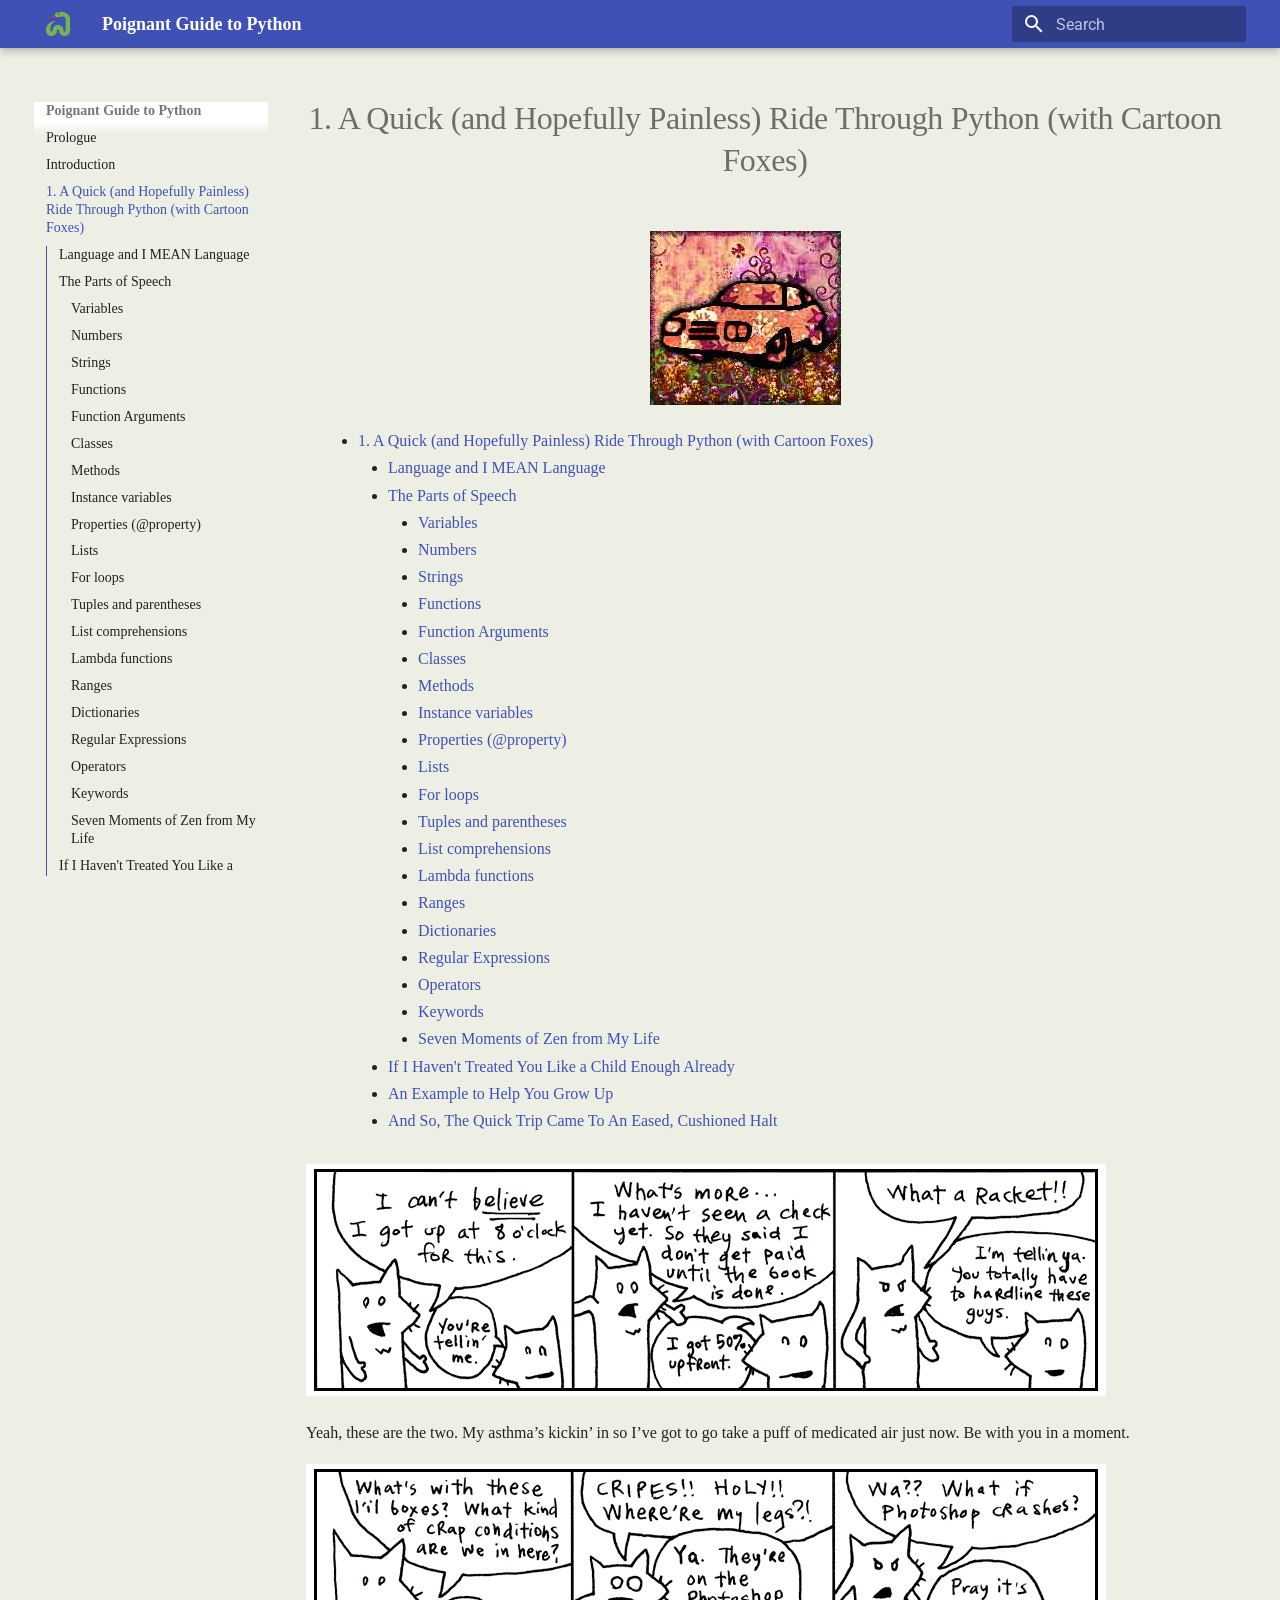
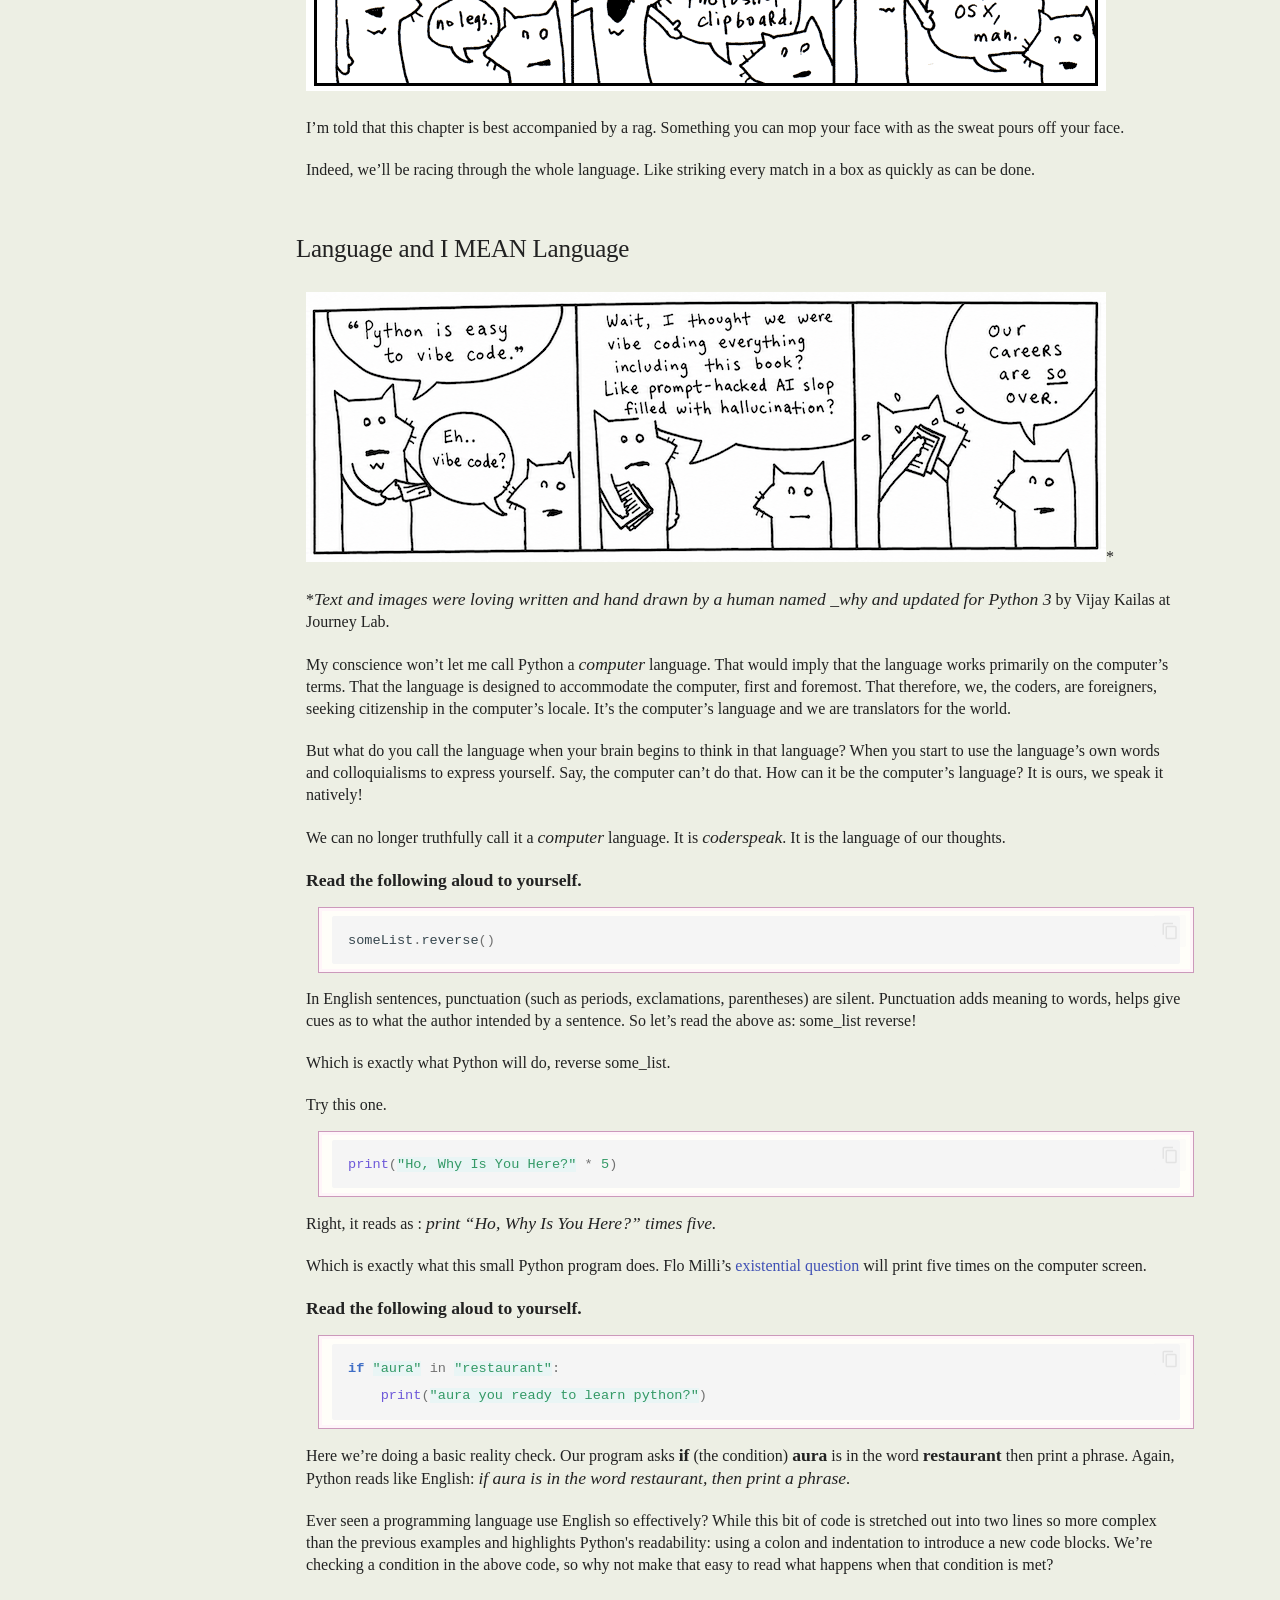
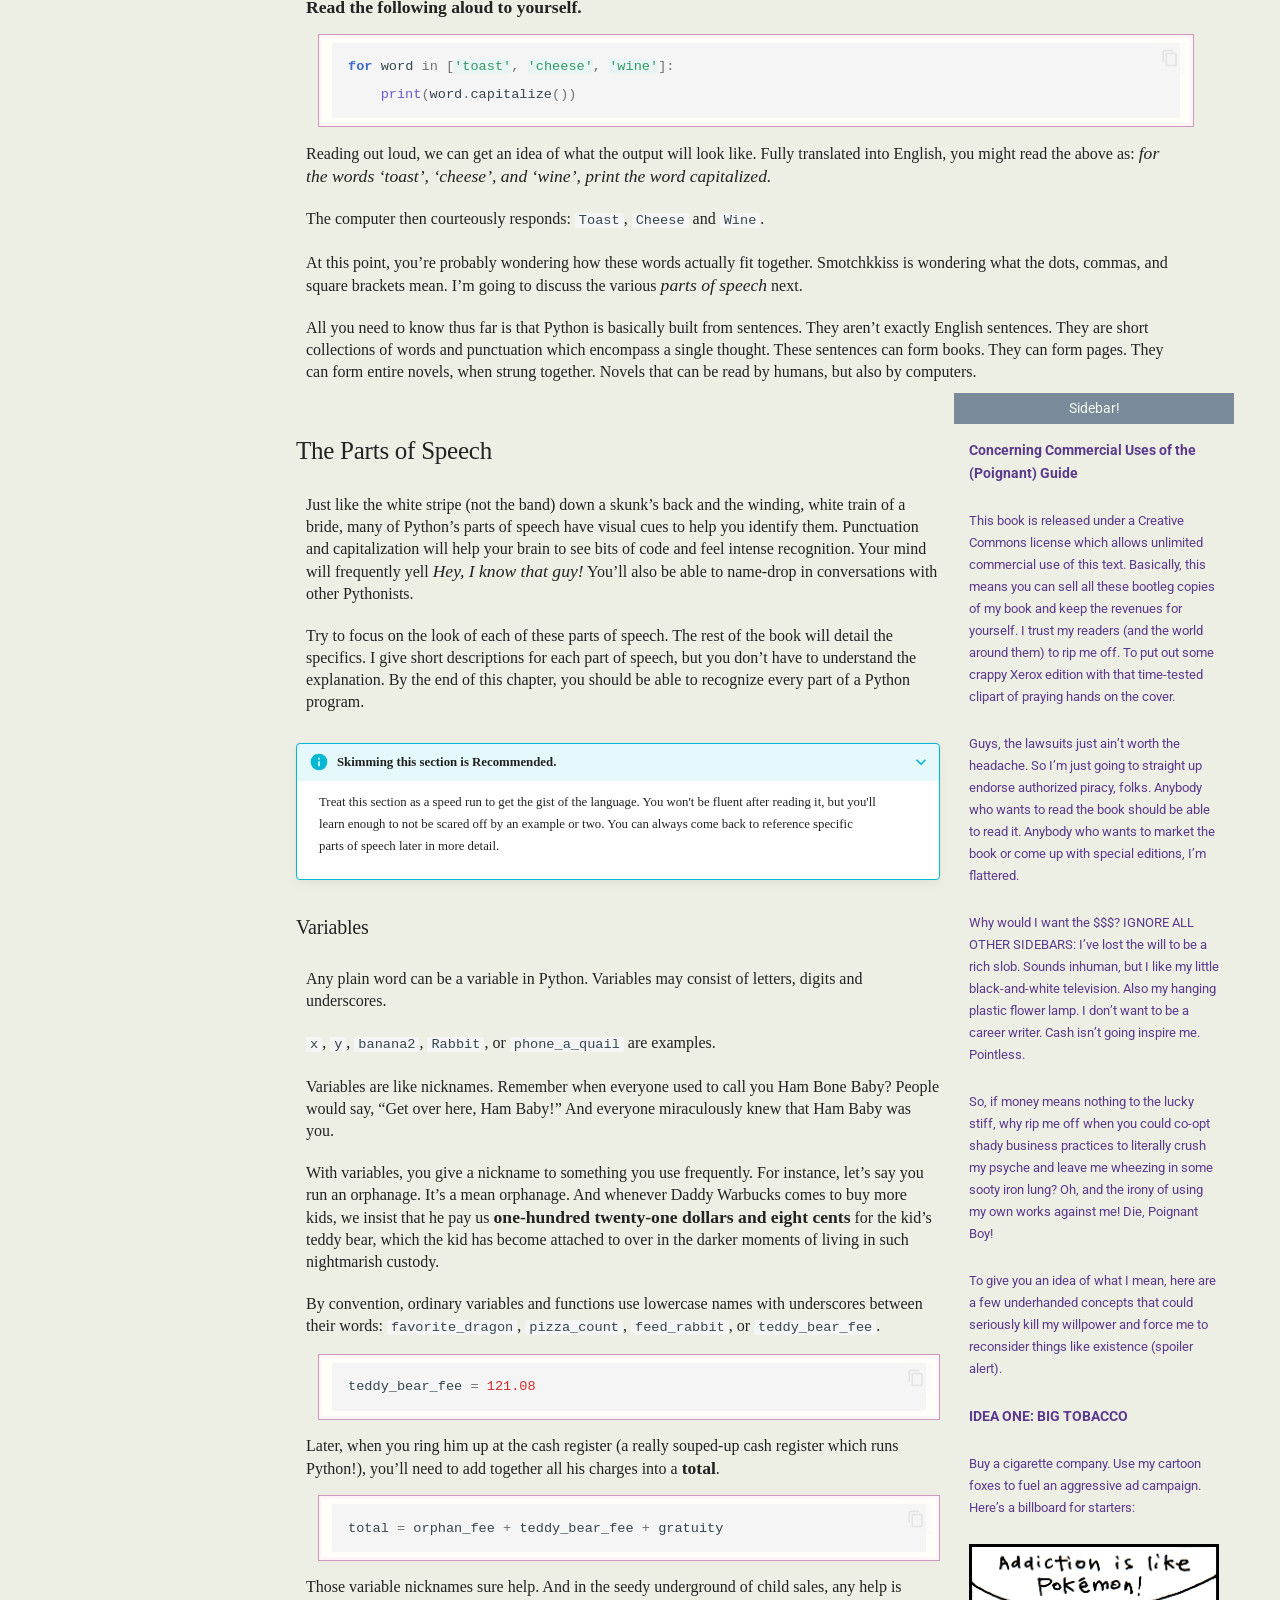
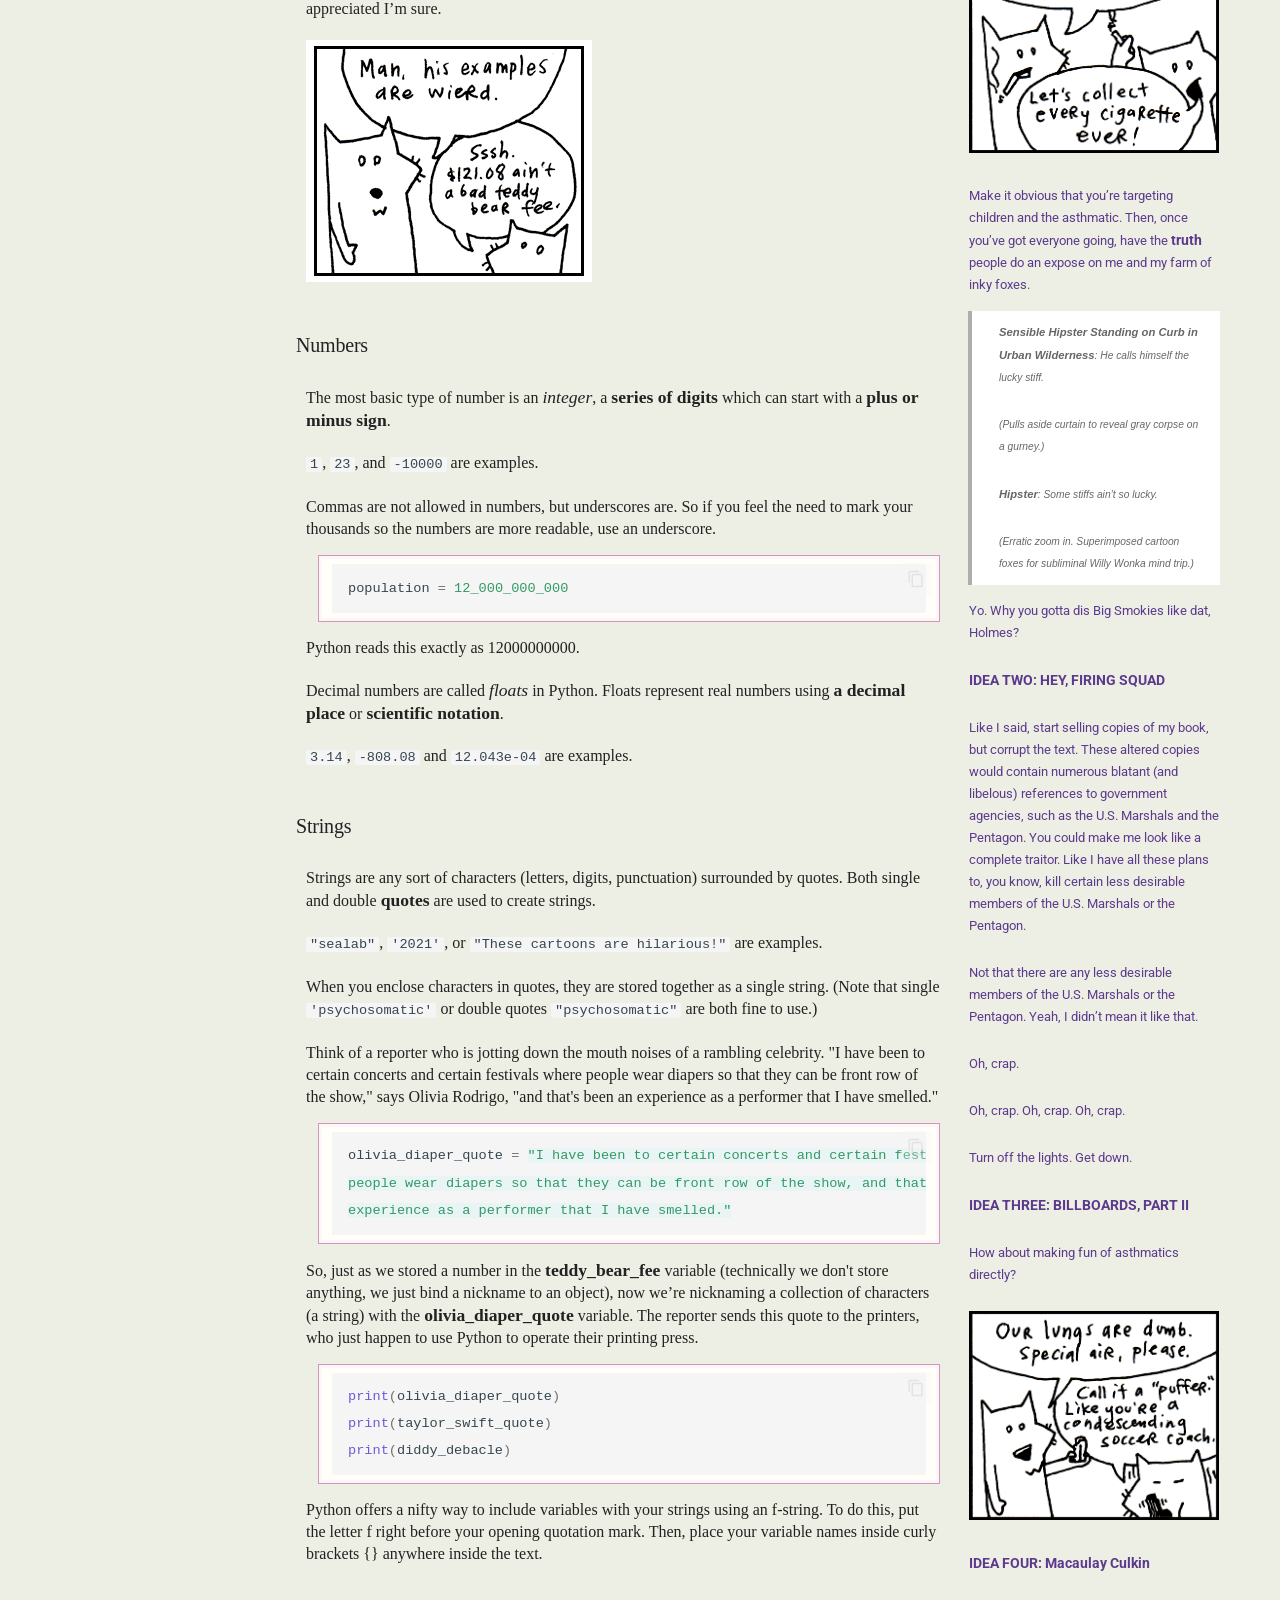
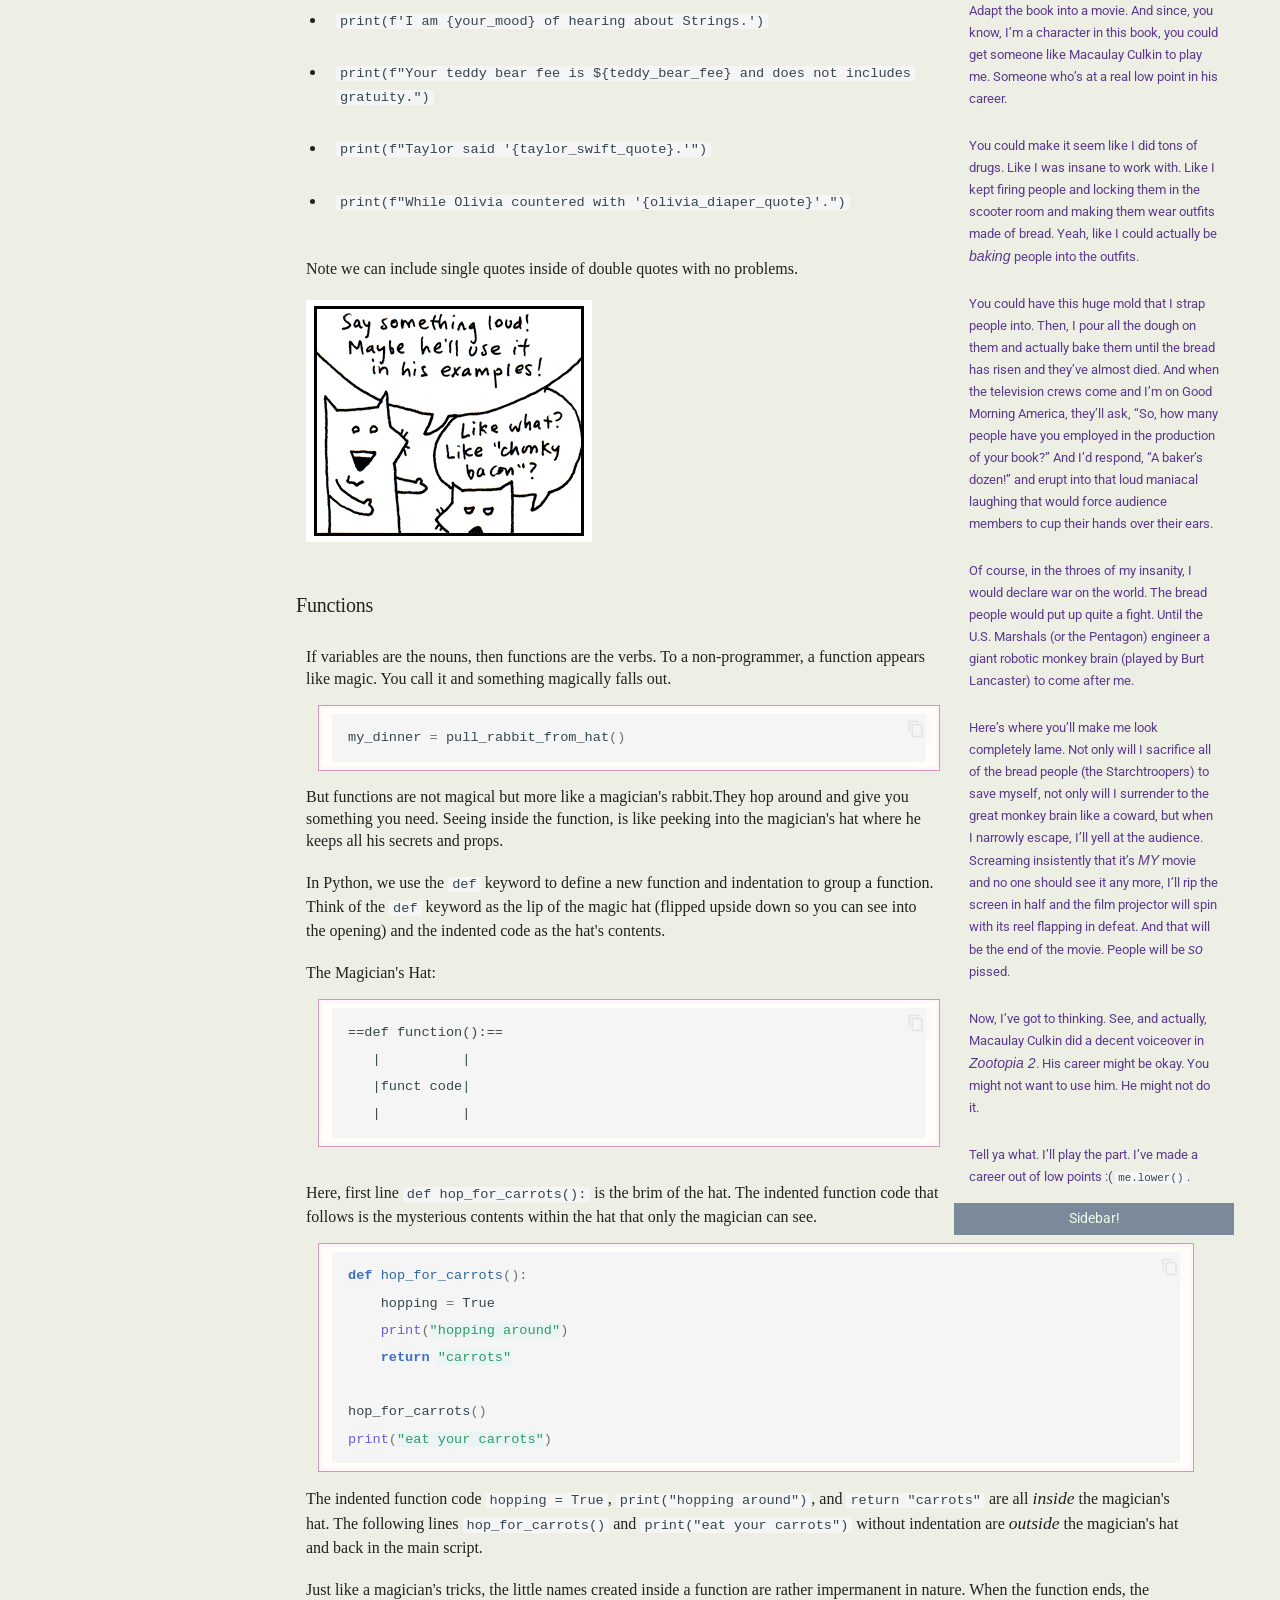
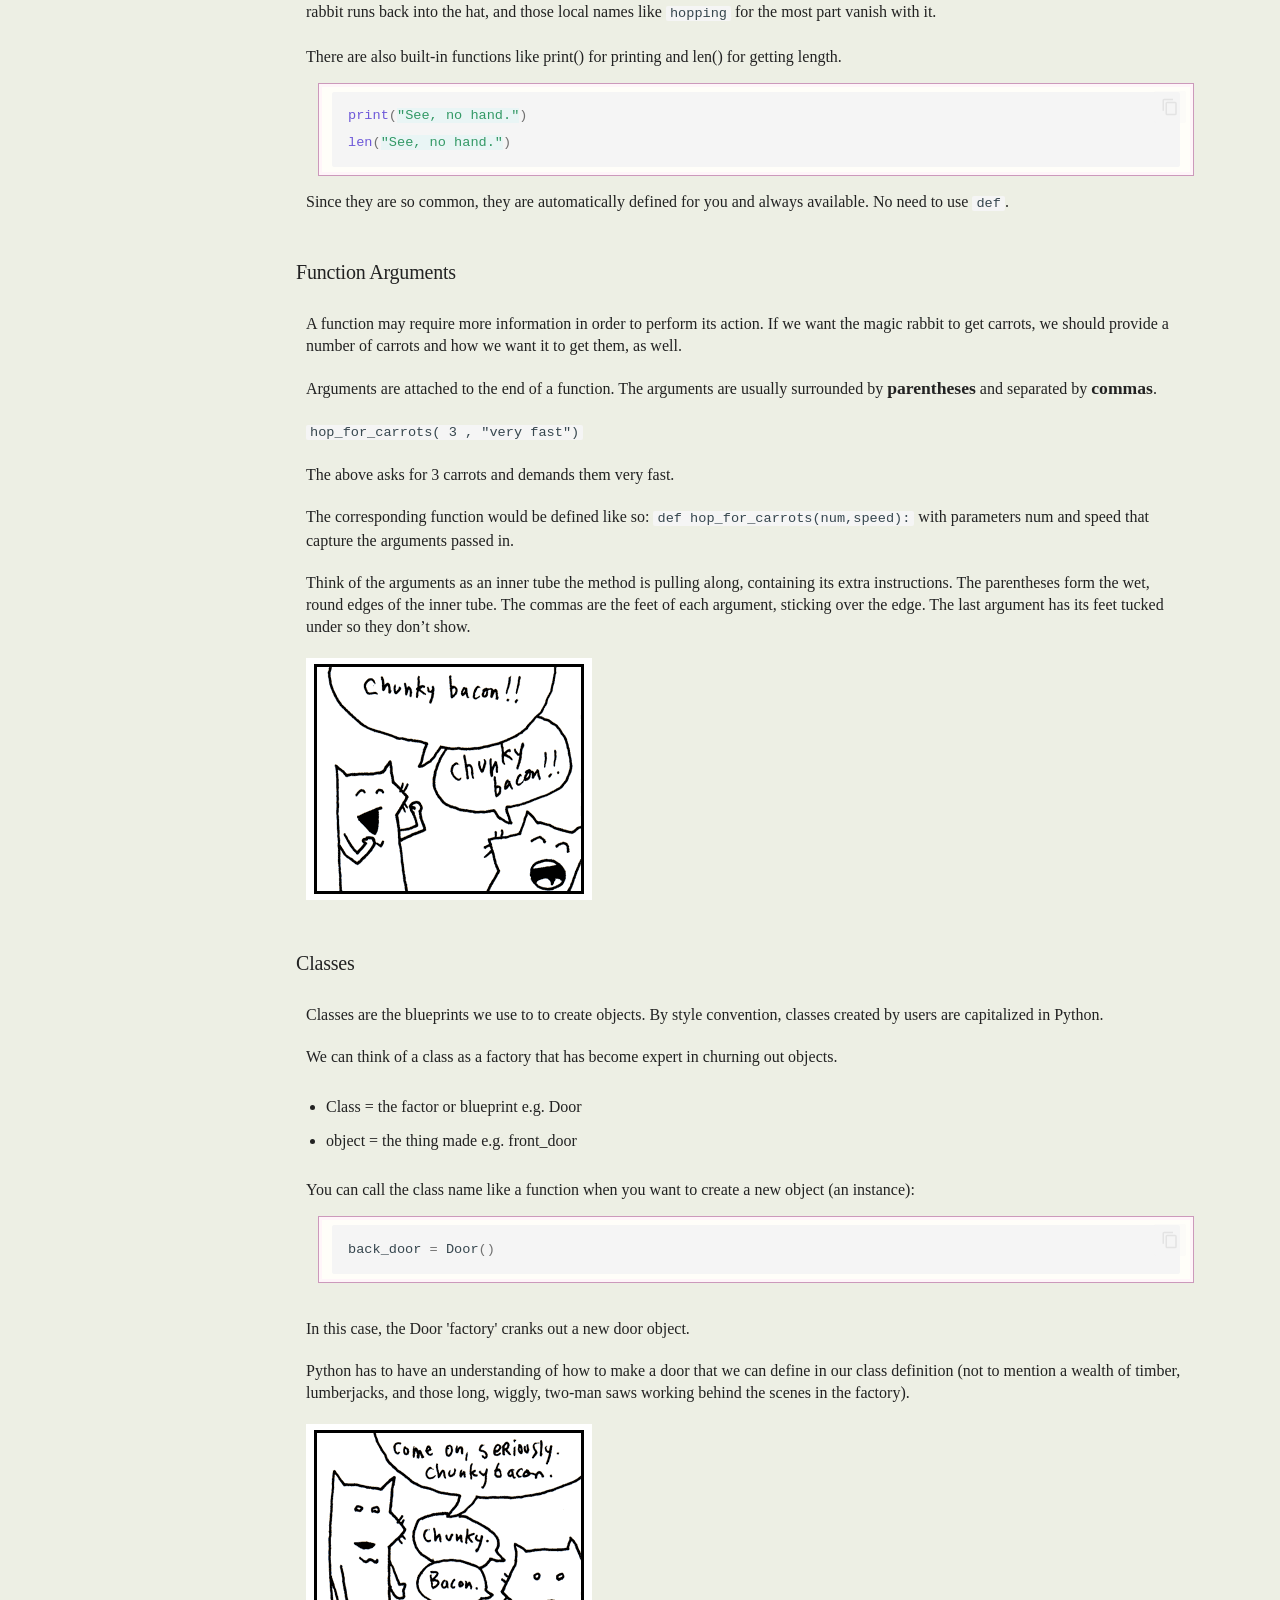
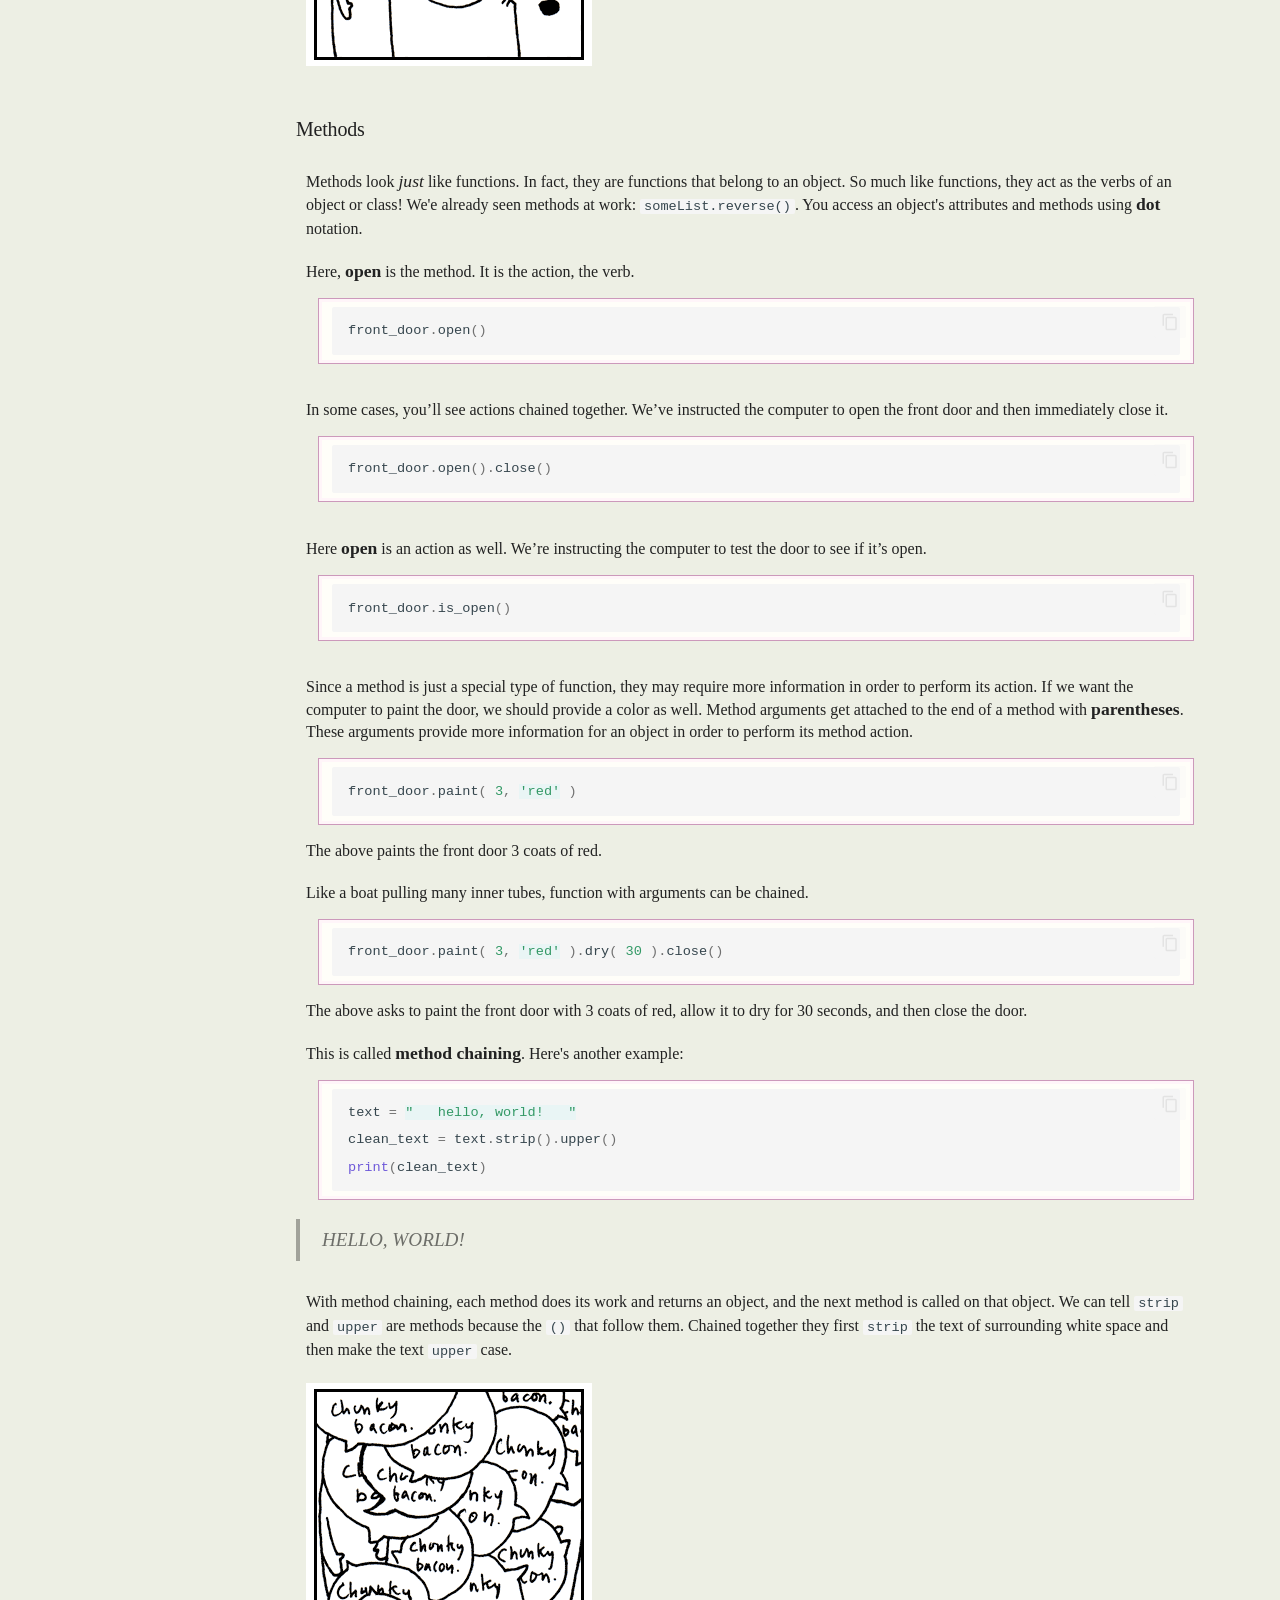
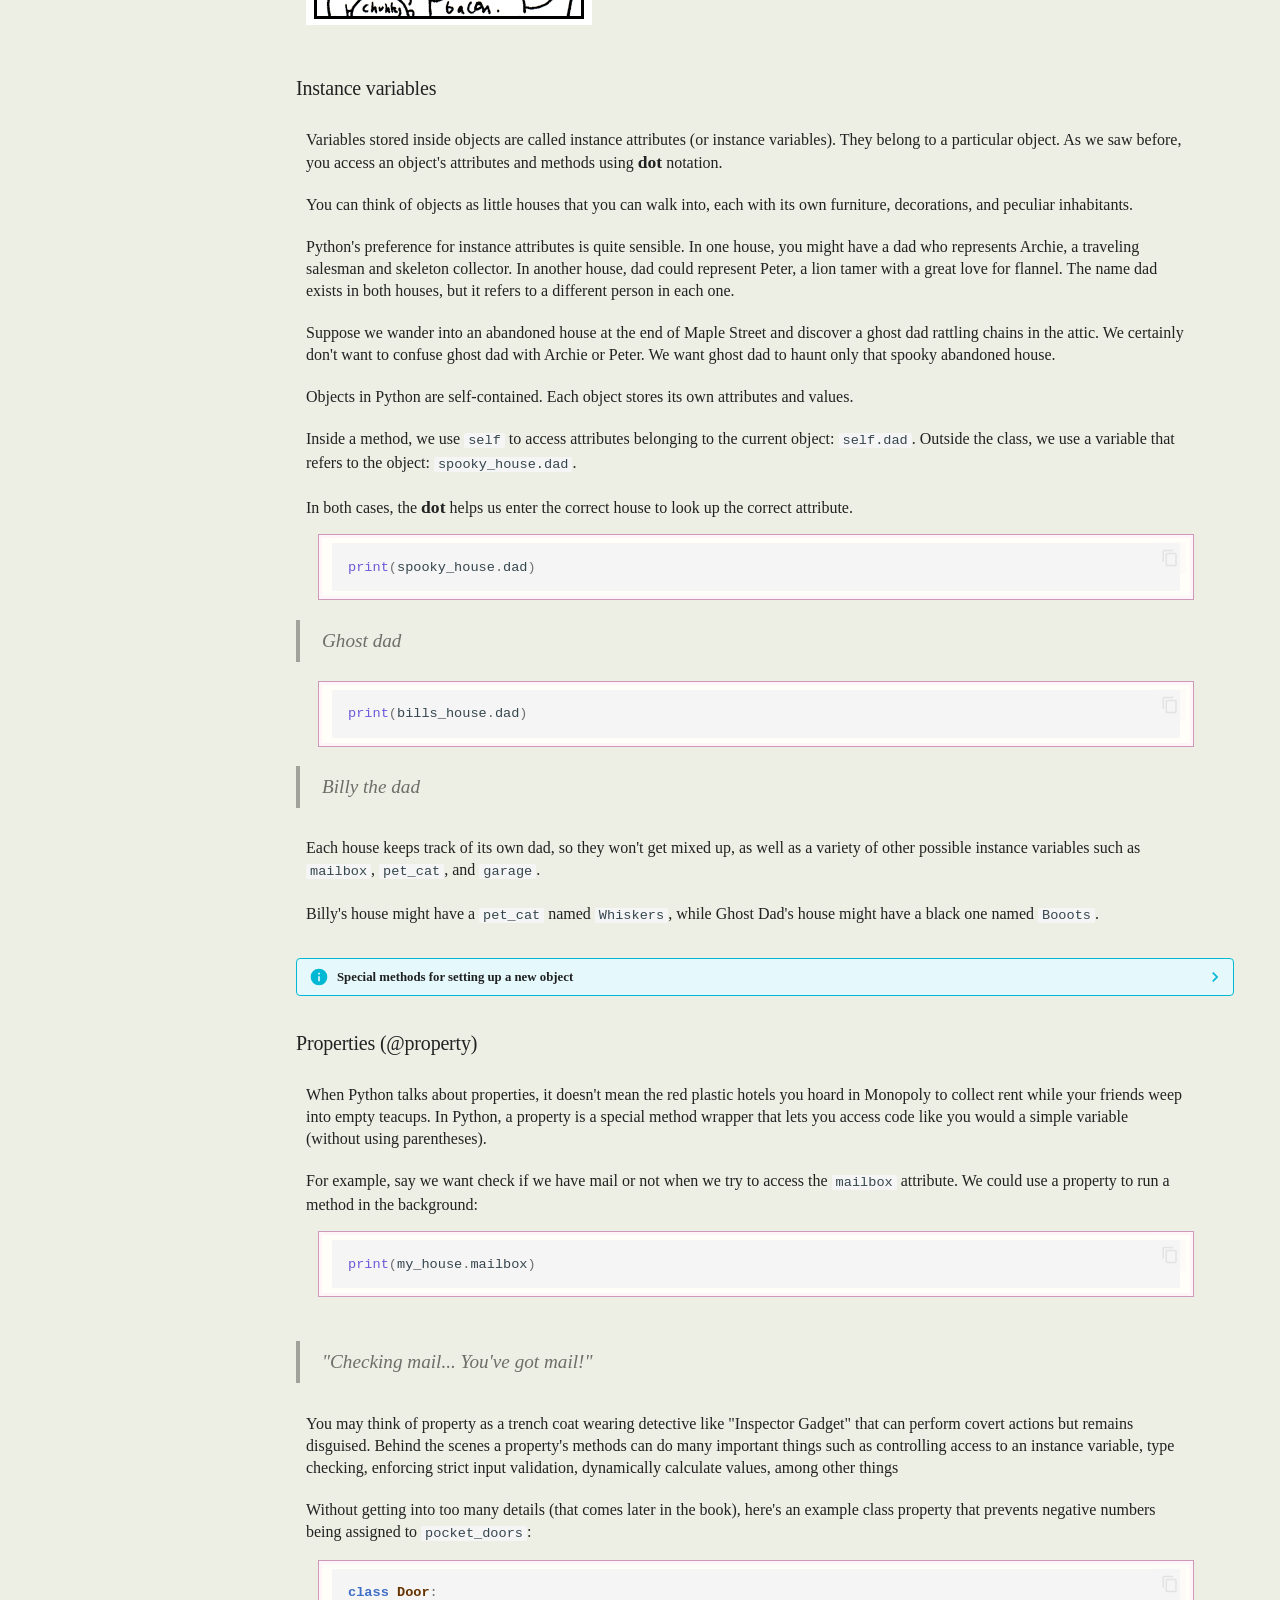
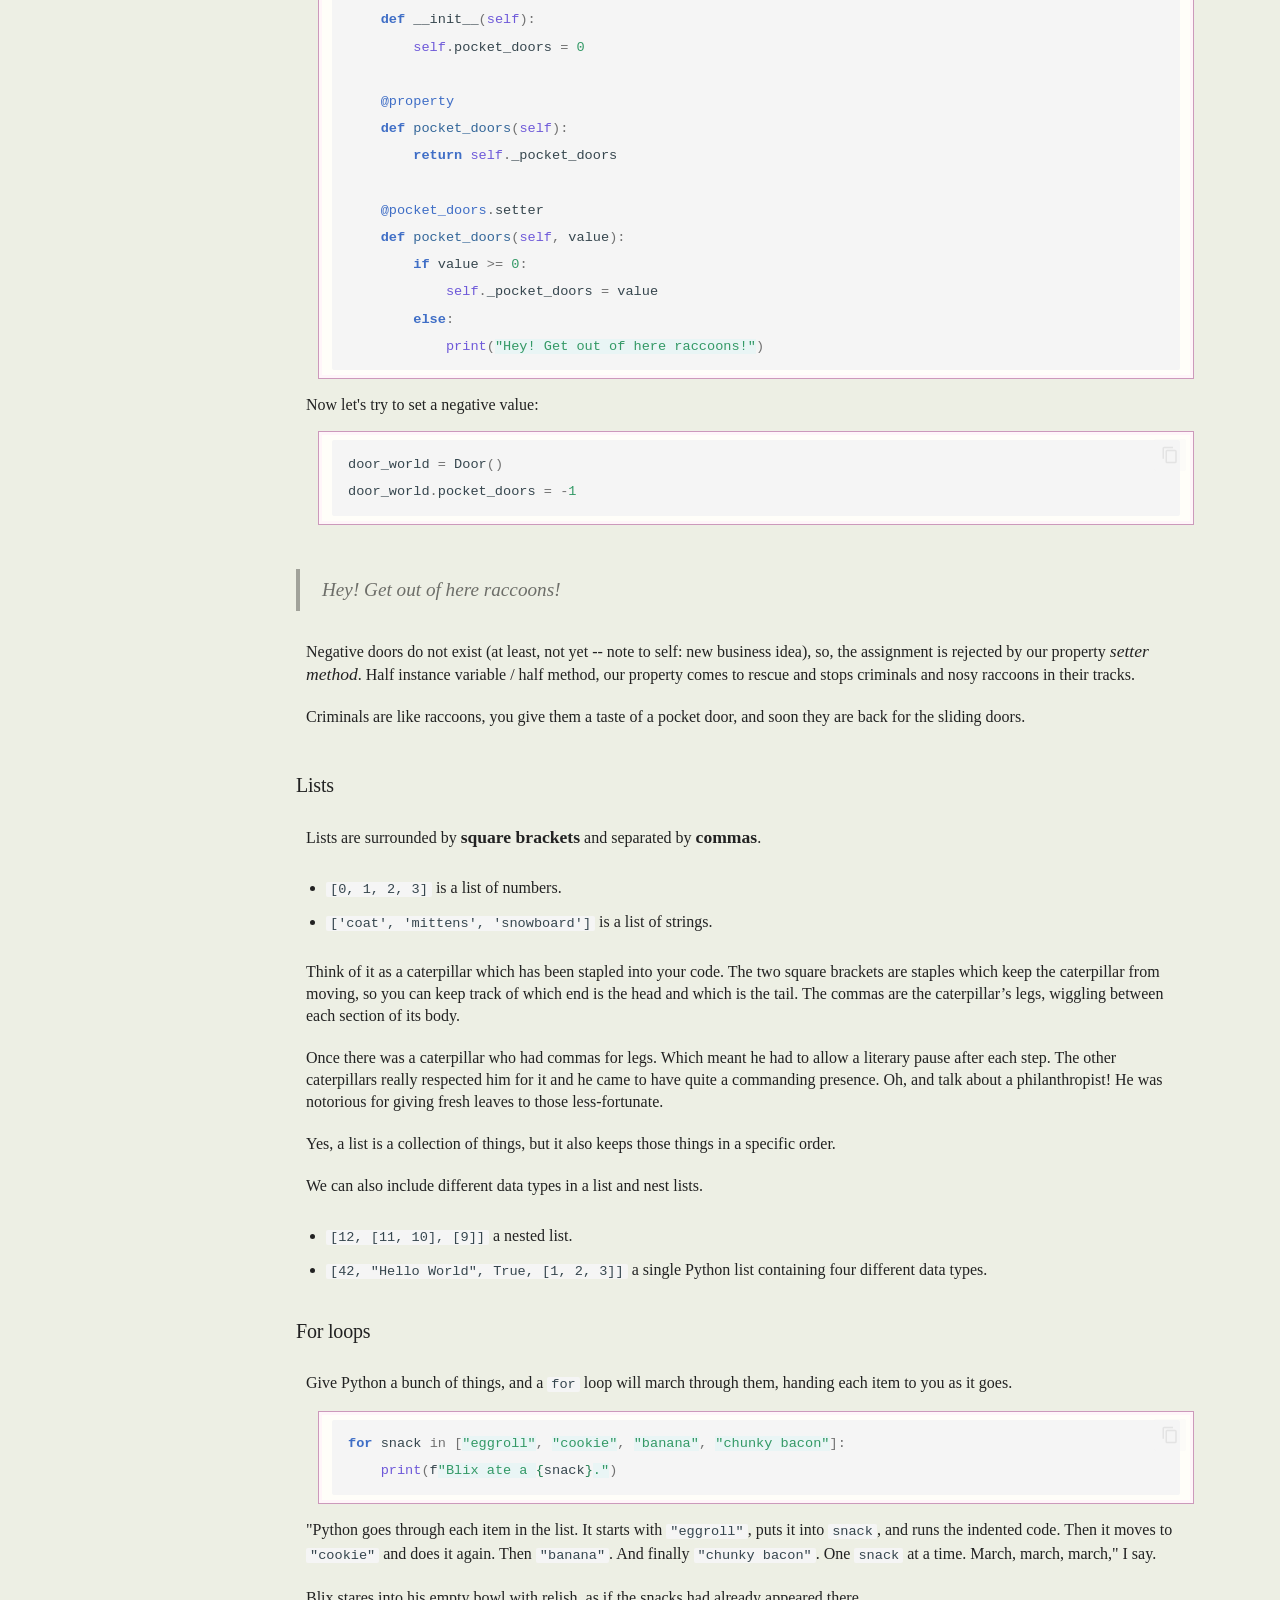
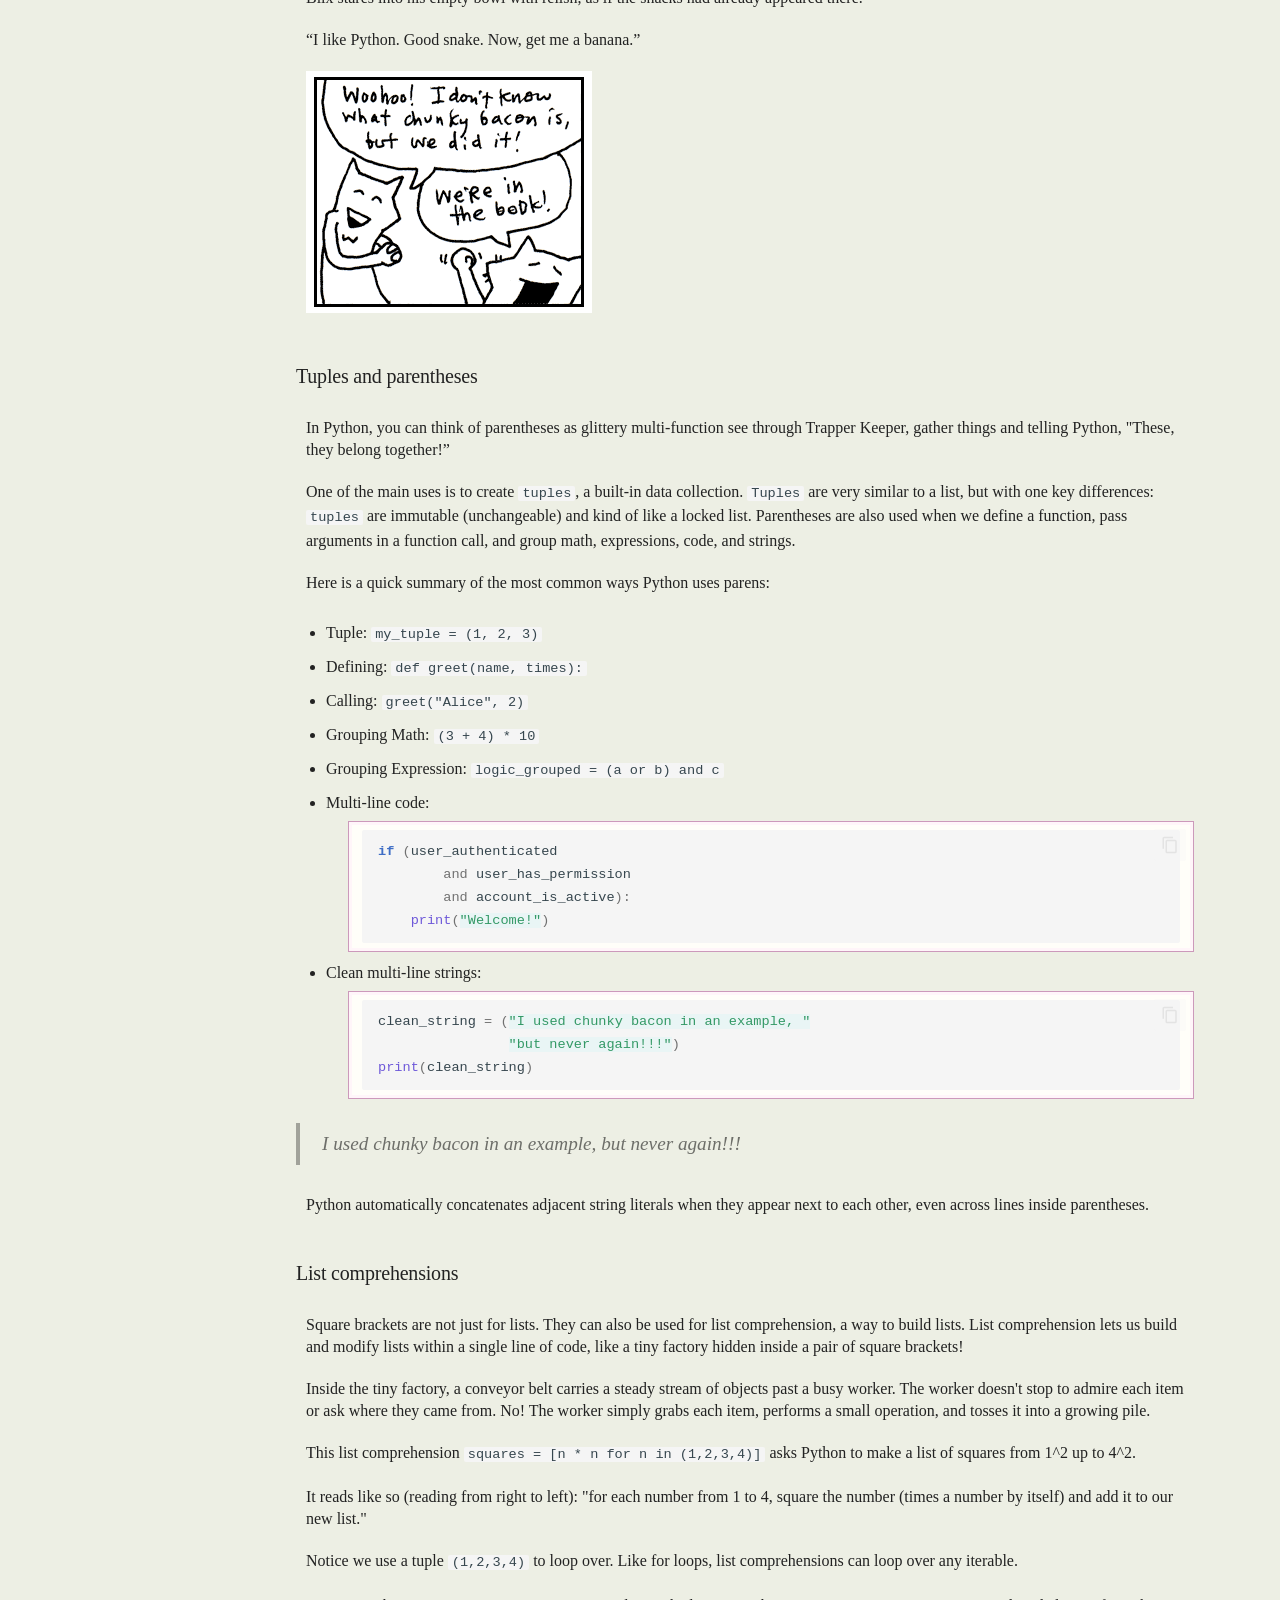
==== commit b9bcc402: "Deployed 7593938 with MkDocs version: 1.6.1" ====
--- a/chapter-1/index.html
+++ b/chapter-1/index.html
@@ -462,21 +462,21 @@
 </li>
         
           <li class="md-nav__item">
+  <a href="#tuples-and-parentheses" class="md-nav__link">
+    <span class="md-ellipsis">
+      
+        Tuples and parentheses
+      
+    </span>
+  </a>
+  
+</li>
+        
+          <li class="md-nav__item">
   <a href="#list-comprehensions" class="md-nav__link">
     <span class="md-ellipsis">
       
         List comprehensions
-      
-    </span>
-  </a>
-  
-</li>
-        
-          <li class="md-nav__item">
-  <a href="#tuples-and-parentheses" class="md-nav__link">
-    <span class="md-ellipsis">
-      
-        Tuples and parentheses
       
     </span>
   </a>
@@ -862,8 +862,8 @@
 <li><a href="#properties-property">Properties (@property)</a></li>
 <li><a href="#lists">Lists</a></li>
 <li><a href="#for-loops">For loops</a></li>
+<li><a href="#tuples-and-parentheses">Tuples and parentheses</a></li>
 <li><a href="#list-comprehensions">List comprehensions</a></li>
-<li><a href="#tuples-and-parentheses">Tuples and parentheses</a></li>
 <li><a href="#lambda-functions">Lambda functions</a></li>
 <li><a href="#ranges">Ranges</a></li>
 <li><a href="#dictionaries">Dictionaries</a></li>
@@ -891,7 +891,7 @@
 <h2 id="language-and-i-mean-language">Language and I MEAN Language</h2>
 <p><img alt="Our friends, those two helpless foxies, finally realize the gravity of their
 predicament." src="../assets/3_3.png" title="Our friends, those two helpless foxies, finally realize the gravity of their predicament." />*</p>
-<p>*<em>Text and images were loving written and hand drawn by a human named _why and updated for Python 3</em>. </p>
+<p>*<em>Text and images were loving written and hand drawn by a human named _why and updated for Python 3</em> by Vijay Kailas at Journey Lab. </p>
 <p>My conscience won’t let me call Python a <em>computer</em> language. That would imply
 that the language works primarily on the computer’s terms. That the language is
 designed to accommodate the computer, first and foremost. That therefore, we, the
@@ -1141,7 +1141,7 @@
 <p>Just like a magician's tricks, the little names created inside a function are rather impermanent in nature. When the function ends, the rabbit runs back into the hat, and those local names like <code>hopping</code> for the most part vanish with it.</p>
 <p>There are also built-in functions like print() for printing and len() for getting length.</p>
 <div class="language-py highlight"><pre><span></span><code><span id="__span-12-1"><a id="__codelineno-12-1" name="__codelineno-12-1" href="#__codelineno-12-1"></a><span class="nb">print</span><span class="p">(</span><span class="s2">"See, no hand."</span><span class="p">)</span>
-</span><span id="__span-12-2"><a id="__codelineno-12-2" name="__codelineno-12-2" href="#__codelineno-12-2"></a><span class="nb">len</span><span class="p">([</span><span class="mi">1</span><span class="p">,</span> <span class="mi">2</span><span class="p">,</span> <span class="mi">3</span><span class="p">])</span>
+</span><span id="__span-12-2"><a id="__codelineno-12-2" name="__codelineno-12-2" href="#__codelineno-12-2"></a><span class="nb">len</span><span class="p">(</span><span class="s2">"See, no hand."</span><span class="p">)</span>
 </span></code></pre></div>
 <p>Since they are so common, they are automatically defined for you and always available. No need to use <code>def</code>. </p>
 <h3 id="function-arguments">Function Arguments</h3>
@@ -1195,67 +1195,79 @@
 <p>HELLO, WORLD!</p>
 </blockquote>
 <p>With method chaining, each method does its work and returns an object, and the next method is called on that object. We can tell <code>strip</code> and <code>upper</code> are methods because the <code>()</code> that follow them. Chained together they first <code>strip</code> the text of surrounding white space and then make the text <code>upper</code> case. </p>
+<p><img alt="Plenty of chunky bacon to go around." src="../assets/3_4e.png" title="Plenty of chunky bacon to go around." /></p>
+<h3 id="instance-variables">Instance variables</h3>
+<p>Variables stored inside objects are called instance attributes (or instance variables). They belong to a particular object. As we saw before, you access an object's attributes and methods using <strong>dot</strong> notation. </p>
+<p>You can think of objects as little houses that you can walk into, each with its own furniture, decorations, and peculiar inhabitants.</p>
+<p>Python's preference for instance attributes is quite sensible. In one house, you might have a dad who represents Archie, a traveling salesman and skeleton collector. In another house, dad could represent Peter, a lion tamer with a great love for flannel. The name dad exists in both houses, but it refers to a different person in each one.</p>
+<p>Suppose we wander into an abandoned house at the end of Maple Street and discover a ghost dad rattling chains in the attic. We certainly don't want to confuse ghost dad with Archie or Peter. We want ghost dad to haunt only that spooky abandoned house.</p>
+<p>Objects in Python are self-contained. Each object stores its own attributes and values.</p>
+<p>Inside a method, we use <code>self</code> to access attributes belonging to the current object: <code>self.dad</code>. Outside the class, we use a variable that refers to the object: <code>spooky_house.dad</code>.</p>
+<p>In both cases, the <strong>dot</strong> helps us enter the correct house to look up the correct attribute.</p>
+<div class="language-py highlight"><pre><span></span><code><span id="__span-20-1"><a id="__codelineno-20-1" name="__codelineno-20-1" href="#__codelineno-20-1"></a><span class="nb">print</span><span class="p">(</span><span class="n">spooky_house</span><span class="o">.</span><span class="n">dad</span><span class="p">)</span>
+</span></code></pre></div>
+<blockquote>
+<p>Ghost dad</p>
+</blockquote>
+<div class="language-py highlight"><pre><span></span><code><span id="__span-21-1"><a id="__codelineno-21-1" name="__codelineno-21-1" href="#__codelineno-21-1"></a><span class="nb">print</span><span class="p">(</span><span class="n">bills_house</span><span class="o">.</span><span class="n">dad</span><span class="p">)</span>
+</span></code></pre></div>
+<blockquote>
+<p>Billy the dad</p>
+</blockquote>
+<p>Each house keeps track of its own dad, so they won't get mixed up, as well as a variety of other possible instance variables such as <code>mailbox</code>, <code>pet_cat</code>, and <code>garage</code>. </p>
+<p>Billy's house might have a <code>pet_cat</code> named <code>Whiskers</code>, while Ghost Dad's house might have a black one named <code>Booots</code>.</p>
 <details class="info">
 <summary>Special methods for setting up a new object</summary>
 <p>When we called <code>Door('oak')</code> in the previous example, we told Python to instantly build a new, specific door based on that blueprint. To do so, Python creates a <code>Door</code> object and then calls in the setup crew <code>__init__</code>. </p>
-<div class="language-py highlight"><pre><span></span><code><span id="__span-20-1"><a id="__codelineno-20-1" name="__codelineno-20-1" href="#__codelineno-20-1"></a><span class="k">class</span><span class="w"> </span><span class="nc">Door</span><span class="p">:</span>
-</span><span id="__span-20-2"><a id="__codelineno-20-2" name="__codelineno-20-2" href="#__codelineno-20-2"></a>    <span class="k">def</span><span class="w"> </span><span class="fm">__init__</span><span class="p">(</span><span class="n">material</span><span class="o">=</span><span class="s2">"wood"</span><span class="p">,</span> <span class="n">hinges</span><span class="o">=</span><span class="mi">2</span><span class="p">,</span> <span class="n">has_lock</span><span class="o">=</span><span class="kc">False</span><span class="p">):</span>
-</span><span id="__span-20-3"><a id="__codelineno-20-3" name="__codelineno-20-3" href="#__codelineno-20-3"></a>        <span class="bp">self</span><span class="o">.</span><span class="n">material</span> <span class="o">=</span> <span class="n">material</span>
-</span><span id="__span-20-4"><a id="__codelineno-20-4" name="__codelineno-20-4" href="#__codelineno-20-4"></a>        <span class="bp">self</span><span class="o">.</span><span class="n">hinges</span> <span class="o">=</span> <span class="n">hinges</span>
-</span><span id="__span-20-5"><a id="__codelineno-20-5" name="__codelineno-20-5" href="#__codelineno-20-5"></a>        <span class="bp">self</span><span class="o">.</span><span class="n">has_lock</span> <span class="o">=</span> <span class="n">has_lock</span>
-</span><span id="__span-20-6"><a id="__codelineno-20-6" name="__codelineno-20-6" href="#__codelineno-20-6"></a>        <span class="o">...</span>
-</span></code></pre></div>
+<p>Here's an example of the <strong>init</strong> method for the <code>House</code> class. Inside a method, we use <code>self</code> and a <strong>dot</strong> to initiate our instance variables. We can even give default values to a variable e.g. <code>pet_cat = ""</code>.</p>
+<div class="language-py highlight"><pre><span></span><code><span id="__span-22-1"><a id="__codelineno-22-1" name="__codelineno-22-1" href="#__codelineno-22-1"></a><span class="k">class</span><span class="w"> </span><span class="nc">House</span><span class="p">:</span>
+</span><span id="__span-22-2"><a id="__codelineno-22-2" name="__codelineno-22-2" href="#__codelineno-22-2"></a>    <span class="k">def</span><span class="w"> </span><span class="fm">__init__</span><span class="p">(</span><span class="n">dad</span><span class="p">,</span> <span class="n">mailbox</span><span class="p">,</span> <span class="n">pet_cat</span> <span class="o">=</span> <span class="s2">""</span><span class="p">,</span> <span class="n">garage</span> <span class="o">=</span> <span class="kc">True</span><span class="p">):</span>
+</span><span id="__span-22-3"><a id="__codelineno-22-3" name="__codelineno-22-3" href="#__codelineno-22-3"></a>        <span class="bp">self</span><span class="o">.</span><span class="n">dad</span> <span class="o">=</span> <span class="n">dad</span>
+</span><span id="__span-22-4"><a id="__codelineno-22-4" name="__codelineno-22-4" href="#__codelineno-22-4"></a>        <span class="bp">self</span><span class="o">.</span><span class="n">mailbox</span> <span class="o">=</span> <span class="n">mailbox</span>
+</span><span id="__span-22-5"><a id="__codelineno-22-5" name="__codelineno-22-5" href="#__codelineno-22-5"></a>        <span class="bp">self</span><span class="o">.</span><span class="n">pet_cat</span> <span class="o">=</span> <span class="n">pet_cat</span>
+</span><span id="__span-22-6"><a id="__codelineno-22-6" name="__codelineno-22-6" href="#__codelineno-22-6"></a>        <span class="bp">self</span><span class="o">.</span><span class="n">garage</span> <span class="o">=</span> <span class="nb">bool</span><span class="p">(</span><span class="n">garage</span><span class="p">)</span>
+</span><span id="__span-22-7"><a id="__codelineno-22-7" name="__codelineno-22-7" href="#__codelineno-22-7"></a>        <span class="o">...</span>
+</span><span id="__span-22-8"><a id="__codelineno-22-8" name="__codelineno-22-8" href="#__codelineno-22-8"></a><span class="n">spooky_house</span> <span class="o">=</span> <span class="n">House</span><span class="p">(</span><span class="s2">"Ghost dad"</span><span class="p">,</span> <span class="s2">"glowing pumpkin"</span><span class="p">,</span> <span class="s2">"Booots"</span><span class="p">)</span>
+</span><span id="__span-22-9"><a id="__codelineno-22-9" name="__codelineno-22-9" href="#__codelineno-22-9"></a><span class="nb">print</span><span class="p">(</span><span class="n">spooky_house</span><span class="o">.</span><span class="n">pet_cat</span><span class="p">)</span>
+</span></code></pre></div>
+<blockquote>
+<p>Booots</p>
+</blockquote>
 </details>
-<p><img alt="Plenty of chunky bacon to go around." src="../assets/3_4e.png" title="Plenty of chunky bacon to go around." /></p>
-<h3 id="instance-variables">Instance variables</h3>
-<p>Variables stored inside objects are called instance attributes (or instance variables). They belong to a particular object.</p>
-<p>You can think of objects as little houses that you can walk into, each with its own furniture, decorations, and peculiar inhabitants.</p>
-<p>Python's preference for instance attributes is quite sensible. In one house, you might have a dad who represents Archie, a traveling salesman and skeleton collector. In another house, dad could represent Peter, a lion tamer with a great love for flannel. The name dad exists in both houses, but it refers to a different person in each one.</p>
-<p>Suppose we wander into an abandoned house at the end of Maple Street and discover a ghost dad rattling chains in the attic. We certainly don't want to confuse ghost dad with Archie or Peter. We want ghost dad to haunt only that spooky abandoned house.</p>
-<p>Inside a method, we use <code>self</code> and a dot to access attributes belonging to the current object, such as <code>self.dad</code>. Outside the class, we use a variable that refers to the object, such as <code>spooky_house.dad</code>.</p>
-<p>In both cases, the dot helps us enter the correct house and look up the correct attribute.</p>
-<div class="language-py highlight"><pre><span></span><code><span id="__span-21-1"><a id="__codelineno-21-1" name="__codelineno-21-1" href="#__codelineno-21-1"></a><span class="nb">print</span><span class="p">(</span><span class="n">spooky_house</span><span class="o">.</span><span class="n">dad</span><span class="p">)</span>
-</span></code></pre></div>
-<blockquote>
-<p>Ghost dad</p>
-</blockquote>
-<div class="language-py highlight"><pre><span></span><code><span id="__span-22-1"><a id="__codelineno-22-1" name="__codelineno-22-1" href="#__codelineno-22-1"></a><span class="nb">print</span><span class="p">(</span><span class="n">bills_house</span><span class="o">.</span><span class="n">dad</span><span class="p">)</span>
-</span></code></pre></div>
-<blockquote>
-<p>Billy the dad</p>
-</blockquote>
-<p>Each house keeps track of its own dad, so they won't get mixed up.</p>
-<p>Objects in Python are self-contained. Each object stores its own attributes and values. For house objects, we might find attributes such as dad, garage, mailbox, or pet_cat. Billy's house might have a pink flamingo mailbox, while Ghost Dad's house collect mail with a glowing pumpkin.</p>
 <h3 id="properties-property">Properties (@property)</h3>
 <p>When Python talks about properties, it doesn't mean the red plastic hotels you hoard in Monopoly to collect rent while your friends weep into empty teacups. In Python, a property is a special method wrapper that lets you access code like you would a simple variable (without using parentheses). </p>
+<p>For example, say we want check if we have mail or not when we try to access the <code>mailbox</code> attribute. We could use a property to run a method in the background:
+<div class="language-py highlight"><pre><span></span><code><span id="__span-23-1"><a id="__codelineno-23-1" name="__codelineno-23-1" href="#__codelineno-23-1"></a><span class="nb">print</span><span class="p">(</span><span class="n">my_house</span><span class="o">.</span><span class="n">mailbox</span><span class="p">)</span>
+</span></code></pre></div></p>
+<blockquote>
+<p>"Checking mail... You've got mail!"</p>
+</blockquote>
 <p>You may think of property as a trench coat wearing detective like "Inspector Gadget" that can perform covert actions but remains disguised. Behind the scenes a property's methods can do many important things such as controlling access to an instance variable, type checking, enforcing strict input validation, dynamically calculate values, among other things</p>
-<p>Whatever you can fit in that trench coat works!</p>
-<p>Without getting into too many details (that comes later in the book), here's an example property from my neighbor Gerald's store, Door World that prevents negative <code>pocket_doors</code>:</p>
-<div class="language-py highlight"><pre><span></span><code><span id="__span-23-1"><a id="__codelineno-23-1" name="__codelineno-23-1" href="#__codelineno-23-1"></a><span class="k">class</span><span class="w"> </span><span class="nc">Door</span><span class="p">:</span>
-</span><span id="__span-23-2"><a id="__codelineno-23-2" name="__codelineno-23-2" href="#__codelineno-23-2"></a>    <span class="k">def</span><span class="w"> </span><span class="fm">__init__</span><span class="p">(</span><span class="bp">self</span><span class="p">):</span>
-</span><span id="__span-23-3"><a id="__codelineno-23-3" name="__codelineno-23-3" href="#__codelineno-23-3"></a>        <span class="bp">self</span><span class="o">.</span><span class="n">_pocket_doors</span> <span class="o">=</span> <span class="mi">0</span>
-</span><span id="__span-23-4"><a id="__codelineno-23-4" name="__codelineno-23-4" href="#__codelineno-23-4"></a>
-</span><span id="__span-23-5"><a id="__codelineno-23-5" name="__codelineno-23-5" href="#__codelineno-23-5"></a>    <span class="nd">@property</span>
-</span><span id="__span-23-6"><a id="__codelineno-23-6" name="__codelineno-23-6" href="#__codelineno-23-6"></a>    <span class="k">def</span><span class="w"> </span><span class="nf">pocket_doors</span><span class="p">(</span><span class="bp">self</span><span class="p">):</span>
-</span><span id="__span-23-7"><a id="__codelineno-23-7" name="__codelineno-23-7" href="#__codelineno-23-7"></a>        <span class="k">return</span> <span class="bp">self</span><span class="o">.</span><span class="n">_pocket_doors</span>
-</span><span id="__span-23-8"><a id="__codelineno-23-8" name="__codelineno-23-8" href="#__codelineno-23-8"></a>
-</span><span id="__span-23-9"><a id="__codelineno-23-9" name="__codelineno-23-9" href="#__codelineno-23-9"></a>    <span class="nd">@pocket_doors</span><span class="o">.</span><span class="n">setter</span>
-</span><span id="__span-23-10"><a id="__codelineno-23-10" name="__codelineno-23-10" href="#__codelineno-23-10"></a>    <span class="k">def</span><span class="w"> </span><span class="nf">pocket_doors</span><span class="p">(</span><span class="bp">self</span><span class="p">,</span> <span class="n">value</span><span class="p">):</span>
-</span><span id="__span-23-11"><a id="__codelineno-23-11" name="__codelineno-23-11" href="#__codelineno-23-11"></a>        <span class="k">if</span> <span class="n">value</span> <span class="o">&gt;=</span> <span class="mi">0</span><span class="p">:</span>
-</span><span id="__span-23-12"><a id="__codelineno-23-12" name="__codelineno-23-12" href="#__codelineno-23-12"></a>            <span class="bp">self</span><span class="o">.</span><span class="n">_pocket_doors</span> <span class="o">=</span> <span class="n">value</span>
-</span><span id="__span-23-13"><a id="__codelineno-23-13" name="__codelineno-23-13" href="#__codelineno-23-13"></a>        <span class="k">else</span><span class="p">:</span>
-</span><span id="__span-23-14"><a id="__codelineno-23-14" name="__codelineno-23-14" href="#__codelineno-23-14"></a>            <span class="nb">print</span><span class="p">(</span><span class="s2">"Hey! Get out of here raccoons!"</span><span class="p">)</span>
-</span></code></pre></div>
-<p>Now when we try to set a negative value: 
-<div class="language-py highlight"><pre><span></span><code><span id="__span-24-1"><a id="__codelineno-24-1" name="__codelineno-24-1" href="#__codelineno-24-1"></a><span class="n">door_world</span> <span class="o">=</span> <span class="n">Door</span><span class="p">()</span>
-</span><span id="__span-24-2"><a id="__codelineno-24-2" name="__codelineno-24-2" href="#__codelineno-24-2"></a><span class="n">door_world</span><span class="o">.</span><span class="n">pocket_doors</span> <span class="o">=</span> <span class="o">-</span><span class="mi">1</span>
+<p>Without getting into too many details (that comes later in the book), here's an example class property that prevents negative numbers being assigned to <code>pocket_doors</code>:</p>
+<div class="language-py highlight"><pre><span></span><code><span id="__span-24-1"><a id="__codelineno-24-1" name="__codelineno-24-1" href="#__codelineno-24-1"></a><span class="k">class</span><span class="w"> </span><span class="nc">Door</span><span class="p">:</span>
+</span><span id="__span-24-2"><a id="__codelineno-24-2" name="__codelineno-24-2" href="#__codelineno-24-2"></a>    <span class="k">def</span><span class="w"> </span><span class="fm">__init__</span><span class="p">(</span><span class="bp">self</span><span class="p">):</span>
+</span><span id="__span-24-3"><a id="__codelineno-24-3" name="__codelineno-24-3" href="#__codelineno-24-3"></a>        <span class="bp">self</span><span class="o">.</span><span class="n">pocket_doors</span> <span class="o">=</span> <span class="mi">0</span>
+</span><span id="__span-24-4"><a id="__codelineno-24-4" name="__codelineno-24-4" href="#__codelineno-24-4"></a>
+</span><span id="__span-24-5"><a id="__codelineno-24-5" name="__codelineno-24-5" href="#__codelineno-24-5"></a>    <span class="nd">@property</span>
+</span><span id="__span-24-6"><a id="__codelineno-24-6" name="__codelineno-24-6" href="#__codelineno-24-6"></a>    <span class="k">def</span><span class="w"> </span><span class="nf">pocket_doors</span><span class="p">(</span><span class="bp">self</span><span class="p">):</span>
+</span><span id="__span-24-7"><a id="__codelineno-24-7" name="__codelineno-24-7" href="#__codelineno-24-7"></a>        <span class="k">return</span> <span class="bp">self</span><span class="o">.</span><span class="n">_pocket_doors</span>
+</span><span id="__span-24-8"><a id="__codelineno-24-8" name="__codelineno-24-8" href="#__codelineno-24-8"></a>
+</span><span id="__span-24-9"><a id="__codelineno-24-9" name="__codelineno-24-9" href="#__codelineno-24-9"></a>    <span class="nd">@pocket_doors</span><span class="o">.</span><span class="n">setter</span>
+</span><span id="__span-24-10"><a id="__codelineno-24-10" name="__codelineno-24-10" href="#__codelineno-24-10"></a>    <span class="k">def</span><span class="w"> </span><span class="nf">pocket_doors</span><span class="p">(</span><span class="bp">self</span><span class="p">,</span> <span class="n">value</span><span class="p">):</span>
+</span><span id="__span-24-11"><a id="__codelineno-24-11" name="__codelineno-24-11" href="#__codelineno-24-11"></a>        <span class="k">if</span> <span class="n">value</span> <span class="o">&gt;=</span> <span class="mi">0</span><span class="p">:</span>
+</span><span id="__span-24-12"><a id="__codelineno-24-12" name="__codelineno-24-12" href="#__codelineno-24-12"></a>            <span class="bp">self</span><span class="o">.</span><span class="n">_pocket_doors</span> <span class="o">=</span> <span class="n">value</span>
+</span><span id="__span-24-13"><a id="__codelineno-24-13" name="__codelineno-24-13" href="#__codelineno-24-13"></a>        <span class="k">else</span><span class="p">:</span>
+</span><span id="__span-24-14"><a id="__codelineno-24-14" name="__codelineno-24-14" href="#__codelineno-24-14"></a>            <span class="nb">print</span><span class="p">(</span><span class="s2">"Hey! Get out of here raccoons!"</span><span class="p">)</span>
+</span></code></pre></div>
+<p>Now let's try to set a negative value: 
+<div class="language-py highlight"><pre><span></span><code><span id="__span-25-1"><a id="__codelineno-25-1" name="__codelineno-25-1" href="#__codelineno-25-1"></a><span class="n">door_world</span> <span class="o">=</span> <span class="n">Door</span><span class="p">()</span>
+</span><span id="__span-25-2"><a id="__codelineno-25-2" name="__codelineno-25-2" href="#__codelineno-25-2"></a><span class="n">door_world</span><span class="o">.</span><span class="n">pocket_doors</span> <span class="o">=</span> <span class="o">-</span><span class="mi">1</span>
 </span></code></pre></div></p>
 <blockquote>
 <p>Hey! Get out of here raccoons!</p>
 </blockquote>
-<p>Negative doors do not exist (at least, not yet -- note to self: new business idea)! So, the assignment gets rejected by our property.</p>
-<p>"Thank you so much!" Gerald tells me.  "Criminals are like raccoons, you give them a taste of a pocket door, and soon they are back for the entire sliding doors."</p>
-<p>Half instance variable / half method, our property comes to rescue and stops criminals and nosy raccoons from setting negative doors. Our stealthy property does this by concealing an entire <em>setter method</em> that checks for negative values inside its trench coat!</p>
+<p>Negative doors do not exist (at least, not yet -- note to self: new business idea), so, the assignment is rejected by our property <em>setter method</em>. Half instance variable / half method, our property comes to rescue and stops criminals and nosy raccoons in their tracks. </p>
+<p>Criminals are like raccoons, you give them a taste of a pocket door, and soon they are back for the sliding doors.</p>
 <h3 id="lists">Lists</h3>
 <p>Lists are surrounded by <strong>square brackets</strong> and separated by
 <strong>commas</strong>.</p>
@@ -1279,47 +1291,30 @@
 </ul>
 <h3 id="for-loops">For loops</h3>
 <p>Give Python a bunch of things, and a <code>for</code> loop will march through them, handing each item to you as it goes.</p>
-<div class="language-py highlight"><pre><span></span><code><span id="__span-25-1"><a id="__codelineno-25-1" name="__codelineno-25-1" href="#__codelineno-25-1"></a><span class="k">for</span> <span class="n">snack</span> <span class="ow">in</span> <span class="p">[</span><span class="s2">"eggroll"</span><span class="p">,</span> <span class="s2">"cookie"</span><span class="p">,</span> <span class="s2">"banana"</span><span class="p">,</span> <span class="s2">"chunky bacon"</span><span class="p">]:</span>
-</span><span id="__span-25-2"><a id="__codelineno-25-2" name="__codelineno-25-2" href="#__codelineno-25-2"></a>    <span class="nb">print</span><span class="p">(</span><span class="sa">f</span><span class="s2">"Blix ate a </span><span class="si">{</span><span class="n">snack</span><span class="si">}</span><span class="s2">."</span><span class="p">)</span>
-</span></code></pre></div>
-<p>"Python starts with <code>"eggroll"</code>, puts it into <code>snack</code>, and runs the indented code. Then it moves to <code>"cookie"</code> and does it again. Then <code>"banana"</code>. And finally <code>"chunky bacon"</code>. One <code>snack</code> at a time. March, march, march," I say. </p>
+<div class="language-py highlight"><pre><span></span><code><span id="__span-26-1"><a id="__codelineno-26-1" name="__codelineno-26-1" href="#__codelineno-26-1"></a><span class="k">for</span> <span class="n">snack</span> <span class="ow">in</span> <span class="p">[</span><span class="s2">"eggroll"</span><span class="p">,</span> <span class="s2">"cookie"</span><span class="p">,</span> <span class="s2">"banana"</span><span class="p">,</span> <span class="s2">"chunky bacon"</span><span class="p">]:</span>
+</span><span id="__span-26-2"><a id="__codelineno-26-2" name="__codelineno-26-2" href="#__codelineno-26-2"></a>    <span class="nb">print</span><span class="p">(</span><span class="sa">f</span><span class="s2">"Blix ate a </span><span class="si">{</span><span class="n">snack</span><span class="si">}</span><span class="s2">."</span><span class="p">)</span>
+</span></code></pre></div>
+<p>"Python goes through each item in the list. It starts with <code>"eggroll"</code>, puts it into <code>snack</code>, and runs the indented code. Then it moves to <code>"cookie"</code> and does it again. Then <code>"banana"</code>. And finally <code>"chunky bacon"</code>. One <code>snack</code> at a time. March, march, march," I say. </p>
 <p>Blix stares into his empty bowl with relish, as if the snacks had already appeared there.</p>
 <p>“I like Python. Good snake. Now, get me a banana.”</p>
 <p><img alt="Woohoo! Chunky bacon accomplished!" src="../assets/3_4f.png" title="Woohoo! Chunky bacon accomplished!" /></p>
-<h3 id="list-comprehensions">List comprehensions</h3>
-<p>Square brackets are not just for lists. They can also be used for list comprehension, a way to build lists. List comprehension lets us build and modify lists within a single line of code, like a tiny factory hidden inside a pair of square brackets! </p>
-<p>Inside the tiny factory, a conveyor belt carries a steady stream of objects past a busy worker. The worker doesn't stop to admire each item or ask where they came from. No! The worker simply grabs each item, performs a small operation, and tosses it into a growing pile. </p>
-<p>This list comprehension <code>squares = [n * n for n in range(1,10)]</code> asks Python to make a list of squares from 1^2 up to 9^2. </p>
-<p>It reads like so (reading from right to left): "for each number in a range from 1 to 10 (not including 10), square the number (times a number by itself) and add it to our new list."</p>
-<p>Starting to see the power of the tiny factory built inside square brackets? </p>
-<p>List comprehension aren't just a poor man's <code>for</code> loop. The list comprehension version is concise, easy to read, and also is often a bit quicker than a <code>for</code> loop. List comprehension become even more powerful when we add a filters and conditional expressions.</p>
-<details class="info">
-<summary>Generator expressions: Lazy Version of List Comprehension</summary>
-<p>Generator expressions are a lazy version of list comprehensions. They aren't evaluated until we ask for the result. We use parens instead of square brackets to create generator expressions. </p>
-<div class="language-py highlight"><pre><span></span><code><span id="__span-26-1"><a id="__codelineno-26-1" name="__codelineno-26-1" href="#__codelineno-26-1"></a><span class="n">numbers</span> <span class="o">=</span> <span class="p">(</span><span class="mi">1</span><span class="p">,</span><span class="mi">2</span><span class="p">,</span><span class="mi">3</span><span class="p">,</span><span class="mi">4</span><span class="p">)</span> 
-</span><span id="__span-26-2"><a id="__codelineno-26-2" name="__codelineno-26-2" href="#__codelineno-26-2"></a><span class="n">times_by_two</span> <span class="o">=</span> <span class="p">(</span><span class="n">x</span><span class="o">*</span><span class="mi">2</span> <span class="k">for</span> <span class="n">x</span> <span class="ow">in</span> <span class="n">numbers</span><span class="p">)</span>
-</span><span id="__span-26-3"><a id="__codelineno-26-3" name="__codelineno-26-3" href="#__codelineno-26-3"></a><span class="nb">next</span><span class="p">(</span><span class="n">times_by_two</span><span class="p">)</span>
-</span></code></pre></div>
-<p>So <code>next</code> says to our lazy generator "Wake up you lazy bum and make with the next bit of data"</p>
-</details>
 <h3 id="tuples-and-parentheses">Tuples and parentheses</h3>
-<p>In Python, code is surrounded by <strong>parentheses for multiple reasons</strong>.</p>
-<p>One of the main uses is to create <code>tuples</code>, a built-in data collection. <code>Tuples</code> are very similar to a list, but with one key differences: <code>tuples</code> are immutable (unchangeable) and kind of like a locked list. </p>
-<p>Tuple: <code>my_tuple = (1, 2, 3)</code> </p>
-<p>Beside tuples, we have seen parentheses (parens) before when defining a function and passing arguments in a function call. Parens are also used in Python for grouping math, expressions, and code.</p>
-<p>Here is a summary of the most common ways Python uses parens:</p>
+<p>In Python, you can think of parentheses as glittery multi-function see through Trapper Keeper, gather things and telling Python, "These, they belong together!” </p>
+<p>One of the main uses is to create <code>tuples</code>, a built-in data collection. <code>Tuples</code> are very similar to a list, but with one key differences: <code>tuples</code> are immutable (unchangeable) and kind of like a locked list. Parentheses are also used when we define a function, pass arguments in a function call, and group math, expressions, code, and strings. </p>
+<p>Here is a quick summary of the most common ways Python uses parens:</p>
 <ul>
 <li>Tuple: <code>my_tuple = (1, 2, 3)</code></li>
 <li>Defining: <code>def greet(name, times):</code></li>
 <li>Calling: <code>greet("Alice", 2)</code></li>
 <li>Grouping Math: <code>(3 + 4) * 10</code></li>
+<li>Grouping Expression: <code>logic_grouped = (a or b) and c</code></li>
 <li>Multi-line code:
 <div class="language-py highlight"><pre><span></span><code><span id="__span-27-1"><a id="__codelineno-27-1" name="__codelineno-27-1" href="#__codelineno-27-1"></a><span class="k">if</span> <span class="p">(</span><span class="n">user_authenticated</span>
 </span><span id="__span-27-2"><a id="__codelineno-27-2" name="__codelineno-27-2" href="#__codelineno-27-2"></a>        <span class="ow">and</span> <span class="n">user_has_permission</span>
 </span><span id="__span-27-3"><a id="__codelineno-27-3" name="__codelineno-27-3" href="#__codelineno-27-3"></a>        <span class="ow">and</span> <span class="n">account_is_active</span><span class="p">):</span>
 </span><span id="__span-27-4"><a id="__codelineno-27-4" name="__codelineno-27-4" href="#__codelineno-27-4"></a>    <span class="nb">print</span><span class="p">(</span><span class="s2">"Welcome!"</span><span class="p">)</span>
 </span></code></pre></div></li>
-<li>Clean multi-line strings (PEP 8 preferred style): 
+<li>Clean multi-line strings: 
 <div class="language-py highlight"><pre><span></span><code><span id="__span-28-1"><a id="__codelineno-28-1" name="__codelineno-28-1" href="#__codelineno-28-1"></a><span class="n">clean_string</span> <span class="o">=</span> <span class="p">(</span><span class="s2">"I used chunky bacon in an example, "</span> 
 </span><span id="__span-28-2"><a id="__codelineno-28-2" name="__codelineno-28-2" href="#__codelineno-28-2"></a>                <span class="s2">"but never again!!!"</span><span class="p">)</span>
 </span><span id="__span-28-3"><a id="__codelineno-28-3" name="__codelineno-28-3" href="#__codelineno-28-3"></a><span class="nb">print</span><span class="p">(</span><span class="n">clean_string</span><span class="p">)</span>
@@ -1328,7 +1323,24 @@
 <blockquote>
 <p>I used chunky bacon in an example, but never again!!!</p>
 </blockquote>
-<p>So when you see, parens think of a glittery multi-function see through Trapper Keeper, gather things and telling Python, "These, they belong together!” </p>
+<p>Python automatically concatenates adjacent string literals when they appear next to each other, even across lines inside parentheses.</p>
+<h3 id="list-comprehensions">List comprehensions</h3>
+<p>Square brackets are not just for lists. They can also be used for list comprehension, a way to build lists. List comprehension lets us build and modify lists within a single line of code, like a tiny factory hidden inside a pair of square brackets! </p>
+<p>Inside the tiny factory, a conveyor belt carries a steady stream of objects past a busy worker. The worker doesn't stop to admire each item or ask where they came from. No! The worker simply grabs each item, performs a small operation, and tosses it into a growing pile. </p>
+<p>This list comprehension <code>squares = [n * n for n in (1,2,3,4)]</code> asks Python to make a list of squares from 1^2 up to 4^2.</p>
+<p>It reads like so (reading from right to left): "for each number from 1 to 4, square the number (times a number by itself) and add it to our new list."</p>
+<p>Notice we use a tuple <code>(1,2,3,4)</code> to loop over. Like for loops, list comprehensions can loop over any iterable.</p>
+<p>List comprehension aren't just a poor man's <code>for</code> loop. The list comprehension version is concise, easy to read, and also is often a bit quicker than a <code>for</code> loop. List comprehension become even more powerful when we add a filters and conditional expressions.</p>
+<p>Starting to see the power of the tiny factory built inside square brackets?</p>
+<details class="info">
+<summary>Generator expressions: Lazy Version of List Comprehension</summary>
+<p>Generator expressions are a lazy version of list comprehensions. They aren't evaluated until we ask for the result. We use parens instead of square brackets to create generator expressions. </p>
+<div class="language-py highlight"><pre><span></span><code><span id="__span-29-1"><a id="__codelineno-29-1" name="__codelineno-29-1" href="#__codelineno-29-1"></a><span class="n">numbers</span> <span class="o">=</span> <span class="p">(</span><span class="mi">1</span><span class="p">,</span><span class="mi">2</span><span class="p">,</span><span class="mi">3</span><span class="p">,</span><span class="mi">4</span><span class="p">)</span> 
+</span><span id="__span-29-2"><a id="__codelineno-29-2" name="__codelineno-29-2" href="#__codelineno-29-2"></a><span class="n">times_by_two</span> <span class="o">=</span> <span class="p">(</span><span class="n">x</span><span class="o">*</span><span class="mi">2</span> <span class="k">for</span> <span class="n">x</span> <span class="ow">in</span> <span class="n">numbers</span><span class="p">)</span>
+</span><span id="__span-29-3"><a id="__codelineno-29-3" name="__codelineno-29-3" href="#__codelineno-29-3"></a><span class="nb">next</span><span class="p">(</span><span class="n">times_by_two</span><span class="p">)</span>
+</span></code></pre></div>
+<p>So <code>next</code> says to our lazy generator "Wake up you lazy bum and make with the next bit of data"</p>
+</details>
 <h3 id="lambda-functions">Lambda functions</h3>
 <p><code>Lambda</code> functions can be considered a bit advanced, but despite your funny looking ID, we'll let you into the <code>lambda</code> club early. </p>
 <p>Let's just say <code>lambda</code> is a alternative way to define functions when you don't plan to reuse it: </p>
@@ -1338,7 +1350,7 @@
 </ul>
 <p>And then use it like this: <code>add(3,4)</code>, <code>multiply(1,2)</code>. </p>
 <p>Lambda functions can be a little tricky to get the hang of, so if you didn't get everything, don't
-worry. We'll go over them in much more detail in Chapter 4. </p>
+worry. We'll go over them in much more detail in the next chapter. </p>
 <p><img alt="And then, the dismal truth." src="../assets/3_4g.png" title="And then, the dismal truth." /></p>
 <h3 id="ranges">Ranges</h3>
 <p>When you go out to the range in Python, nothing gets shot. A range, instead, is a a built-in class to form a sequence of numbers.</p>
@@ -1357,7 +1369,7 @@
 <p>Python programmers are more efficient than kindergartners. Ancient programmers looked up the empty night sky and said "There in the void of nothingness is the key to happiness. When I count, I'll be sure to include zero." Since then, we all count from zero (We'll get into the real reasons later in the book such as indexing and memory, but until then, trust me that it's better this way).</p>
 </details>
 <p>We can also give range a <code>start</code> as well as with the <code>stop</code> value. For example, <code>range(start, stop)</code>. Then range the spits back just the the numbers from <code>start</code> to <code>stop</code>, not including <code>stop</code>. </p>
-<div class="language-py highlight"><pre><span></span><code><span id="__span-29-1"><a id="__codelineno-29-1" name="__codelineno-29-1" href="#__codelineno-29-1"></a><span class="nb">list</span><span class="p">(</span><span class="nb">range</span><span class="p">(</span><span class="mi">25</span><span class="p">,</span> <span class="mi">29</span><span class="p">))</span>
+<div class="language-py highlight"><pre><span></span><code><span id="__span-30-1"><a id="__codelineno-30-1" name="__codelineno-30-1" href="#__codelineno-30-1"></a><span class="nb">list</span><span class="p">(</span><span class="nb">range</span><span class="p">(</span><span class="mi">25</span><span class="p">,</span> <span class="mi">29</span><span class="p">))</span>
 </span></code></pre></div>
 <blockquote>
 <p>[25, 26, 27, 28]</p>
@@ -1377,13 +1389,21 @@
 <p>Imagine our dictionary has a definition on each of its pages. The commas
 represent the corner of each page, which we turn to see the next definition. And
 on each page: a word followed by an arrow pointing to the definition.</p>
-<div class="language-py highlight"><pre><span></span><code><span id="__span-30-1"><a id="__codelineno-30-1" name="__codelineno-30-1" href="#__codelineno-30-1"></a><span class="n">person</span> <span class="o">=</span> <span class="p">{</span> <span class="s1">'name'</span> <span class="p">:</span> <span class="s1">'Peter'</span><span class="p">,</span> <span class="s1">'profession'</span> <span class="p">:</span> <span class="s1">'lion tamer'</span><span class="p">,</span> <span class="s1">'great love'</span> <span class="p">:</span> <span class="s1">'flannel'</span> <span class="p">}</span>
+<div class="language-py highlight"><pre><span></span><code><span id="__span-31-1"><a id="__codelineno-31-1" name="__codelineno-31-1" href="#__codelineno-31-1"></a><span class="n">person</span> <span class="o">=</span> <span class="p">{</span> <span class="s1">'name'</span> <span class="p">:</span> <span class="s1">'Peter'</span><span class="p">,</span> <span class="s1">'profession'</span> <span class="p">:</span> <span class="s1">'lion tamer'</span><span class="p">,</span> <span class="s1">'great love'</span> <span class="p">:</span> <span class="s1">'flannel'</span> <span class="p">}</span>
 </span></code></pre></div>
 <p>In the example above, I stored personal information for Peter, the
 lion tamer with a great love for flannel. Dictionaries are useful because they 
 are very easy to search through. </p>
-<p><code>print(f"{person['name']} is a {person['profession']} and loves {person['great love']}.")</code></p>
-<p>Now try to create your own person dictionary. It could be James, the computer programmer who loves cats, or Oscar, the grouch, who loves trash. Your imaginations is the limit!</p>
+<div class="language-py highlight"><pre><span></span><code><span id="__span-32-1"><a id="__codelineno-32-1" name="__codelineno-32-1" href="#__codelineno-32-1"></a><span class="nb">print</span><span class="p">(</span><span class="sa">f</span><span class="s2">"</span><span class="si">{</span><span class="n">person</span><span class="p">[</span><span class="s1">'name'</span><span class="p">]</span><span class="si">}</span><span class="s2"> is a </span><span class="si">{</span><span class="n">person</span><span class="p">[</span><span class="s1">'profession'</span><span class="p">]</span><span class="si">}</span><span class="s2"> and loves </span><span class="si">{</span><span class="n">person</span><span class="p">[</span><span class="s1">'great love'</span><span class="p">]</span><span class="si">}</span><span class="s2">."</span><span class="p">)</span>
+</span></code></pre></div>
+<blockquote>
+<p>Peter is a lion tamer and loves flannel. </p>
+</blockquote>
+<details class="question">
+<summary>Challenge: Create your own people dictionary</summary>
+<p>Now try to create your own people dictionary using people in <em>your</em> life. Make sure to collect a name, profession, and great love for each. It could be James, the computer programmer who loves cats, or Oscar, the grouch, who loves trash. Your imagination is the limit!</p>
+<p>Now, print out each dictionary using the above print statement and read the string output to your friends to see if they agree with your Python's description. </p>
+</details>
 <p><img alt="The sly foxes think silence will kill the comic." src="../assets/3_5.png" title="The sly foxes think silence will kill the comic." /></p>
 <h3 id="regular-expressions">Regular Expressions</h3>
 <p>Regular expressions (or <em>regexes</em>) are used to find words or patterns in text. </p>
@@ -1398,18 +1418,18 @@
 <p>A quick example, let's try to use a regex pattern to match a US phone number. We first need to know the expression for a digit which is <code>\d</code> and stands for a single decimal digit between 0 and 9. We can use the regex string <code>r"\d\d\d-\d\d\d-\d\d\d\d"</code> to match a US phone number! </p>
 <p>Now, let's shorten that to <code>r"^\d{3}-\d{3}-\d{4}"</code>. This can be read as "three digits, a hyphen, three more digits, another hyphen, and four digits". </p>
 <p>To put this pattern to use, we first need to import the regexes package with <code>import re</code> and then can use it like so: </p>
-<div class="language-python highlight"><pre><span></span><code><span id="__span-31-1"><a id="__codelineno-31-1" name="__codelineno-31-1" href="#__codelineno-31-1"></a><span class="kn">import</span><span class="w"> </span><span class="nn">re</span>
-</span><span id="__span-31-2"><a id="__codelineno-31-2" name="__codelineno-31-2" href="#__codelineno-31-2"></a><span class="n">phone_number</span> <span class="o">=</span> <span class="s2">"123-456-7890"</span>
-</span><span id="__span-31-3"><a id="__codelineno-31-3" name="__codelineno-31-3" href="#__codelineno-31-3"></a><span class="n">pattern</span> <span class="o">=</span> <span class="sa">r</span><span class="s2">"^\d</span><span class="si">{3}</span><span class="s2">-\d</span><span class="si">{3}</span><span class="s2">-\d</span><span class="si">{4}</span><span class="s2">"</span>
-</span><span id="__span-31-4"><a id="__codelineno-31-4" name="__codelineno-31-4" href="#__codelineno-31-4"></a><span class="n">match</span> <span class="o">=</span> <span class="n">re</span><span class="o">.</span><span class="n">match</span><span class="p">(</span><span class="n">pattern</span><span class="p">,</span> <span class="n">phone_number</span><span class="p">)</span>
-</span><span id="__span-31-5"><a id="__codelineno-31-5" name="__codelineno-31-5" href="#__codelineno-31-5"></a><span class="nb">print</span><span class="p">(</span><span class="n">match</span><span class="p">)</span>
+<div class="language-python highlight"><pre><span></span><code><span id="__span-33-1"><a id="__codelineno-33-1" name="__codelineno-33-1" href="#__codelineno-33-1"></a><span class="kn">import</span><span class="w"> </span><span class="nn">re</span>
+</span><span id="__span-33-2"><a id="__codelineno-33-2" name="__codelineno-33-2" href="#__codelineno-33-2"></a><span class="n">phone_number</span> <span class="o">=</span> <span class="s2">"123-456-7890"</span>
+</span><span id="__span-33-3"><a id="__codelineno-33-3" name="__codelineno-33-3" href="#__codelineno-33-3"></a><span class="n">pattern</span> <span class="o">=</span> <span class="sa">r</span><span class="s2">"^\d</span><span class="si">{3}</span><span class="s2">-\d</span><span class="si">{3}</span><span class="s2">-\d</span><span class="si">{4}</span><span class="s2">"</span>
+</span><span id="__span-33-4"><a id="__codelineno-33-4" name="__codelineno-33-4" href="#__codelineno-33-4"></a><span class="n">match</span> <span class="o">=</span> <span class="n">re</span><span class="o">.</span><span class="n">match</span><span class="p">(</span><span class="n">pattern</span><span class="p">,</span> <span class="n">phone_number</span><span class="p">)</span>
+</span><span id="__span-33-5"><a id="__codelineno-33-5" name="__codelineno-33-5" href="#__codelineno-33-5"></a><span class="nb">print</span><span class="p">(</span><span class="n">match</span><span class="p">)</span>
 </span></code></pre></div>
 <p>What about handling (212)...?
 The above regex works pretty well but does not match a US phone number written with parentheses or without dashes. A more complete regex to match phone numbers would be: <code>r"^\(?\d{3}\)?[-\s]?\d{3}[-\s]?\d{4}$"</code> which matches all kinds of formats of US phone numbers <code>(123) 456-7890</code>, <code>123-456-7890</code>, and <code>1234567890</code> but not <code>123-4567-890</code> (wrong hyphen placement).</p>
 <p>Our new, more powerful pattern becomes: 
 <code>pattern = r"^\(?\d{3}\)?[-\s]?\d{3}[-\s]?\d{4}$"</code></p>
 </details>
-<p>We'll go over regexes more later on in the book (or <em>will</em> we, read Chapter 6 to find out!). </p>
+<p>We'll go over regexes more later on in the book (or <em>will</em> we, read Chapter 5 to find out!). </p>
 <h3 id="operators">Operators</h3>
 <p>You’ll use the following list of operators to do math in Python or to compare
 things. Scan over the list, recognize a few. You know, addition <code>+</code> and
@@ -1717,7 +1737,7 @@
 <p>Python has a number of built-in words, imbued with meaning. These words cannot be
 used as variables or changed to suit your purposes. Some of these we’ve already
 discussed. They are in the safe house, my friend. You touch these and you’ll be
-served an official syntax error.</p>
+served an official syntax error*.</p>
 <div class="language-text highlight"><pre><span></span><code>False   None    True    and     as      assert  async   await
 break   class   continue def     del     elif    else   except
 finally for     from    global  if      import  in     is
@@ -1725,9 +1745,9 @@
 while   with    yield  match    case
 </code></pre></div>
 <p>Good enough. These are the illustrious members of the Python language. We’ll be
-having quite the junket for the next three chapters, gluing these parts together
+having quite the junket for the next few chapters, gluing these parts together
 into sly bits of (poignant) code.</p>
-<p>(One tiny exception: <code>match</code> and <code>case</code> are "soft" keywords meaning the <em>can</em> be used as variables to ensure backwards compatibility of old code, but it's definitely better to think of them as off limits when writing new code.)</p>
+<p>*One tiny exception: <code>match</code> and <code>case</code> are "soft" keywords meaning the <em>can</em> be used as variables (for backward compatibility with old code), but it's definitely better to treat them as off limits when writing new code.</p>
 <p>I’d recommend skimming all of the parts of speech once again. Give yourself a
 broad view of them. I’ll be testing your metal in the next section.</p>
 <p><img alt="Out in the pickup truck." src="../assets/3_6.jpg" title="Out in the pickup truck." /></p>
@@ -1775,21 +1795,21 @@
 nothing but move your eyes around a lot. Okay, sure, you did some exceptional
 reading aloud earlier. Now we need some comprehension skills here, Smotchkkiss.</p>
 <p><strong>Say aloud each of the parts of speech used below.</strong></p>
-<div class="language-py highlight"><pre><span></span><code><span id="__span-32-1"><a id="__codelineno-32-1" name="__codelineno-32-1" href="#__codelineno-32-1"></a><span class="nb">print</span><span class="p">(</span><span class="s2">"You Still Here, Ho?"</span> <span class="o">*</span> <span class="mi">5</span><span class="p">)</span>
+<div class="language-py highlight"><pre><span></span><code><span id="__span-34-1"><a id="__codelineno-34-1" name="__codelineno-34-1" href="#__codelineno-34-1"></a><span class="nb">print</span><span class="p">(</span><span class="s2">"You Still Here, Ho?"</span> <span class="o">*</span> <span class="mi">5</span><span class="p">)</span>
 </span></code></pre></div>
 <p>You might want to even cover this paragraph up while you read, because your eyes
 might want to sneak to the answer. We have the built-in function <code>print</code>, then 
 parentheses followed by a <em>string</em> <code>"You Still Here, Ho?</code> multiplied by 5.</p>
 <p><strong>Say aloud each of the parts of speech used below.</strong></p>
-<div class="language-py highlight"><pre><span></span><code><span id="__span-33-1"><a id="__codelineno-33-1" name="__codelineno-33-1" href="#__codelineno-33-1"></a><span class="k">if</span> <span class="s2">"aura"</span> <span class="ow">in</span> <span class="s2">"restaurant"</span><span class="p">:</span>
-</span><span id="__span-33-2"><a id="__codelineno-33-2" name="__codelineno-33-2" href="#__codelineno-33-2"></a>    <span class="nb">print</span><span class="p">(</span><span class="s2">"aura you ready to go to the restaurant?"</span><span class="p">)</span>
+<div class="language-py highlight"><pre><span></span><code><span id="__span-35-1"><a id="__codelineno-35-1" name="__codelineno-35-1" href="#__codelineno-35-1"></a><span class="k">if</span> <span class="s2">"aura"</span> <span class="ow">in</span> <span class="s2">"restaurant"</span><span class="p">:</span>
+</span><span id="__span-35-2"><a id="__codelineno-35-2" name="__codelineno-35-2" href="#__codelineno-35-2"></a>    <span class="nb">print</span><span class="p">(</span><span class="s2">"aura you ready to go to the restaurant?"</span><span class="p">)</span>
 </span></code></pre></div>
 <p>If you were paying attention during the big list of keywords, you’ll know that <code>if</code> 
 is a <em>keyword</em> and <code>in</code> is an <em>operator</em>. We ask if the <em>string</em> <code>"aura"</code> is in 
 the <em>string</em> <code>"restaurant"</code>.</p>
 <p><strong>Say aloud each of the parts of speech used below.</strong></p>
-<div class="language-py highlight"><pre><span></span><code><span id="__span-34-1"><a id="__codelineno-34-1" name="__codelineno-34-1" href="#__codelineno-34-1"></a><span class="k">for</span> <span class="n">word</span> <span class="ow">in</span> <span class="p">[</span><span class="s1">'toast'</span><span class="p">,</span> <span class="s1">'cheese'</span><span class="p">,</span> <span class="s1">'wine'</span><span class="p">]:</span>
-</span><span id="__span-34-2"><a id="__codelineno-34-2" name="__codelineno-34-2" href="#__codelineno-34-2"></a>    <span class="nb">print</span><span class="p">(</span><span class="n">word</span><span class="o">.</span><span class="n">capitalize</span><span class="p">())</span> 
+<div class="language-py highlight"><pre><span></span><code><span id="__span-36-1"><a id="__codelineno-36-1" name="__codelineno-36-1" href="#__codelineno-36-1"></a><span class="k">for</span> <span class="n">word</span> <span class="ow">in</span> <span class="p">[</span><span class="s1">'toast'</span><span class="p">,</span> <span class="s1">'cheese'</span><span class="p">,</span> <span class="s1">'wine'</span><span class="p">]:</span>
+</span><span id="__span-36-2"><a id="__codelineno-36-2" name="__codelineno-36-2" href="#__codelineno-36-2"></a>    <span class="nb">print</span><span class="p">(</span><span class="n">word</span><span class="o">.</span><span class="n">capitalize</span><span class="p">())</span> 
 </span></code></pre></div>
 <p>This caterpillar partakes of finer delicacies. An <em>list</em> starts this example.
 In the list, three <em>strings</em> <code>'toast'</code>, <code>'cheese'</code>, and <code>'wine'</code>. The whole
@@ -1800,7 +1820,7 @@
 capitalized <em>string</em> is passed to built-in <em>method</em> <code>print</code> so we can
 see it on the screen.</p>
 <p>Or if we were in a hurry, we could write it all in one line as such: </p>
-<div class="language-py highlight"><pre><span></span><code><span id="__span-35-1"><a id="__codelineno-35-1" name="__codelineno-35-1" href="#__codelineno-35-1"></a><span class="nb">print</span><span class="p">([</span><span class="n">word</span><span class="o">.</span><span class="n">capitalize</span><span class="p">()</span> <span class="k">for</span> <span class="n">word</span> <span class="ow">in</span> <span class="p">[</span><span class="s1">'toast'</span><span class="p">,</span> <span class="s1">'cheese'</span><span class="p">,</span> <span class="s1">'wine'</span><span class="p">]])</span>
+<div class="language-py highlight"><pre><span></span><code><span id="__span-37-1"><a id="__codelineno-37-1" name="__codelineno-37-1" href="#__codelineno-37-1"></a><span class="nb">print</span><span class="p">([</span><span class="n">word</span><span class="o">.</span><span class="n">capitalize</span><span class="p">()</span> <span class="k">for</span> <span class="n">word</span> <span class="ow">in</span> <span class="p">[</span><span class="s1">'toast'</span><span class="p">,</span> <span class="s1">'cheese'</span><span class="p">,</span> <span class="s1">'wine'</span><span class="p">]])</span>
 </span></code></pre></div>
 <p>In the one-line example, we simply replace the for loop for a list comprehension. 
 The output is nearly the same, except the list comprehension creates a brand new list and 
@@ -1813,10 +1833,10 @@
 <h2 id="an-example-to-help-you-grow-up">An Example to Help You Grow Up</h2>
 <p><img alt="Gettin' cabin fever." src="../assets/3_7.png" title="Gettin' cabin fever." /></p>
 <p><strong>Say aloud each of the parts of speech used below.</strong></p>
-<div class="language-python highlight"><pre><span></span><code><span id="__span-36-1"><a id="__codelineno-36-1" name="__codelineno-36-1" href="#__codelineno-36-1"></a><span class="kn">from</span><span class="w"> </span><span class="nn">urllib</span><span class="w"> </span><span class="kn">import</span> <span class="n">request</span>
-</span><span id="__span-36-2"><a id="__codelineno-36-2" name="__codelineno-36-2" href="#__codelineno-36-2"></a>
-</span><span id="__span-36-3"><a id="__codelineno-36-3" name="__codelineno-36-3" href="#__codelineno-36-3"></a><span class="n">response</span> <span class="o">=</span> <span class="n">request</span><span class="o">.</span><span class="n">urlopen</span><span class="p">(</span><span class="s2">"https://www.python.org/about/legal/"</span><span class="p">)</span>
-</span><span id="__span-36-4"><a id="__codelineno-36-4" name="__codelineno-36-4" href="#__codelineno-36-4"></a><span class="nb">print</span><span class="p">(</span><span class="n">response</span><span class="o">.</span><span class="n">read</span><span class="p">()</span><span class="o">.</span><span class="n">decode</span><span class="p">(</span><span class="s2">"utf-8"</span><span class="p">))</span>
+<div class="language-python highlight"><pre><span></span><code><span id="__span-38-1"><a id="__codelineno-38-1" name="__codelineno-38-1" href="#__codelineno-38-1"></a><span class="kn">from</span><span class="w"> </span><span class="nn">urllib</span><span class="w"> </span><span class="kn">import</span> <span class="n">request</span>
+</span><span id="__span-38-2"><a id="__codelineno-38-2" name="__codelineno-38-2" href="#__codelineno-38-2"></a>
+</span><span id="__span-38-3"><a id="__codelineno-38-3" name="__codelineno-38-3" href="#__codelineno-38-3"></a><span class="n">response</span> <span class="o">=</span> <span class="n">request</span><span class="o">.</span><span class="n">urlopen</span><span class="p">(</span><span class="s2">"https://www.python.org/about/legal/"</span><span class="p">)</span>
+</span><span id="__span-38-4"><a id="__codelineno-38-4" name="__codelineno-38-4" href="#__codelineno-38-4"></a><span class="nb">print</span><span class="p">(</span><span class="n">response</span><span class="o">.</span><span class="n">read</span><span class="p">()</span><span class="o">.</span><span class="n">decode</span><span class="p">(</span><span class="s2">"utf-8"</span><span class="p">))</span>
 </span></code></pre></div>
 <p>The first line is an import statement. We have told Python to load the <code>request</code> module from <code>urllib</code>, part of Python's standard library, so we can retrieve web pages from the Internet.</p>
 <p>There is no package to install. <code>urllib</code> comes with Python.</p>
@@ -1824,13 +1844,13 @@
 <p>Accessing <code>.read()</code> reads the response body. It gives us the page as <strong>bytes</strong>, so we then use <code>.decode("utf-8")</code> to turn those bytes into a Python string.</p>
 <p>Doing okay? Just out of curiosity, can you guess what this example does? Hopefully, you’re seeing some patterns in Python. If not, just shake your head vigorously while you’ve got these examples in your mind. The code should break apart into manageable pieces.</p>
 <p>You see it inside the block:</p>
-<div class="language-python highlight"><pre><span></span><code><span id="__span-37-1"><a id="__codelineno-37-1" name="__codelineno-37-1" href="#__codelineno-37-1"></a><span class="n">response</span> <span class="o">=</span> <span class="n">request</span><span class="o">.</span><span class="n">urlopen</span><span class="p">(</span><span class="s2">"https://www.python.org/about/legal/"</span><span class="p">)</span>
+<div class="language-python highlight"><pre><span></span><code><span id="__span-39-1"><a id="__codelineno-39-1" name="__codelineno-39-1" href="#__codelineno-39-1"></a><span class="n">response</span> <span class="o">=</span> <span class="n">request</span><span class="o">.</span><span class="n">urlopen</span><span class="p">(</span><span class="s2">"https://www.python.org/about/legal/"</span><span class="p">)</span>
 </span></code></pre></div>
 <p>We're using Python to get a web page. You've probably entered a URL with your web browser. A <strong>URL</strong>, or Uniform Resource Locator, is the address of a resource on the Internet.</p>
 <p>The <code>request.urlopen()</code> function sends an HTTP request to a web server and asks for a resource. Conceptualize a bus driver who can drive across the Internet and bring back web pages for us. On his hat are stitched the words <strong>HTTP</strong>, the protocol we're using to ask the driver for the page.</p>
 <p>The variable <code>response</code> is holding the package the driver brought back.</p>
 <p>Now notice the dot:</p>
-<div class="language-python highlight"><pre><span></span><code><span id="__span-38-1"><a id="__codelineno-38-1" name="__codelineno-38-1" href="#__codelineno-38-1"></a><span class="n">response</span><span class="o">.</span><span class="n">read</span><span class="p">()</span>
+<div class="language-python highlight"><pre><span></span><code><span id="__span-40-1"><a id="__codelineno-40-1" name="__codelineno-40-1" href="#__codelineno-40-1"></a><span class="n">response</span><span class="o">.</span><span class="n">read</span><span class="p">()</span>
 </span></code></pre></div>
 <p>The dot lets us access an attribute of the <code>response</code> object. Here, <code>read</code> is a <strong>method</strong>. The parentheses mean, <em>please perform this action now</em>.</p>
 <p>Did you catch this pattern in the last line:</p>
@@ -1839,12 +1859,12 @@
 <p>We have seen this pattern appears several times in this chapter. See how the basic dot-method pattern happens in a chain. The next chapter will explore all these sorts of patterns in Python. It’ll be good fun.</p>
 <p>So <code>response.read()</code> asks the response object to give us the body of the response. What comes back is a sequence of bytes rather than a Python string.</p>
 <p>That's why we immediately follow it with:</p>
-<div class="language-python highlight"><pre><span></span><code><span id="__span-39-1"><a id="__codelineno-39-1" name="__codelineno-39-1" href="#__codelineno-39-1"></a><span class="n">response</span><span class="o">.</span><span class="n">read</span><span class="p">()</span><span class="o">.</span><span class="n">decode</span><span class="p">(</span><span class="s2">"utf-8"</span><span class="p">)</span>
+<div class="language-python highlight"><pre><span></span><code><span id="__span-41-1"><a id="__codelineno-41-1" name="__codelineno-41-1" href="#__codelineno-41-1"></a><span class="n">response</span><span class="o">.</span><span class="n">read</span><span class="p">()</span><span class="o">.</span><span class="n">decode</span><span class="p">(</span><span class="s2">"utf-8"</span><span class="p">)</span>
 </span></code></pre></div>
 <p>The <code>decode()</code> method converts those bytes into a string using UTF-8, the character encoding used by the web page.</p>
 <p>The whole journey looks like this:</p>
-<div class="language-python highlight"><pre><span></span><code><span id="__span-40-1"><a id="__codelineno-40-1" name="__codelineno-40-1" href="#__codelineno-40-1"></a><span class="n">response</span> <span class="o">=</span> <span class="n">request</span><span class="o">.</span><span class="n">urlopen</span><span class="p">(</span><span class="s2">"https://www.python.org/about/legal/"</span><span class="p">)</span>
-</span><span id="__span-40-2"><a id="__codelineno-40-2" name="__codelineno-40-2" href="#__codelineno-40-2"></a><span class="nb">print</span><span class="p">(</span><span class="n">response</span><span class="o">.</span><span class="n">read</span><span class="p">()</span><span class="o">.</span><span class="n">decode</span><span class="p">(</span><span class="s2">"utf-8"</span><span class="p">))</span>
+<div class="language-python highlight"><pre><span></span><code><span id="__span-42-1"><a id="__codelineno-42-1" name="__codelineno-42-1" href="#__codelineno-42-1"></a><span class="n">response</span> <span class="o">=</span> <span class="n">request</span><span class="o">.</span><span class="n">urlopen</span><span class="p">(</span><span class="s2">"https://www.python.org/about/legal/"</span><span class="p">)</span>
+</span><span id="__span-42-2"><a id="__codelineno-42-2" name="__codelineno-42-2" href="#__codelineno-42-2"></a><span class="nb">print</span><span class="p">(</span><span class="n">response</span><span class="o">.</span><span class="n">read</span><span class="p">()</span><span class="o">.</span><span class="n">decode</span><span class="p">(</span><span class="s2">"utf-8"</span><span class="p">))</span>
 </span></code></pre></div>
 <p>First we ask the bus driver to fetch the page. Then we reach into the returned <code>response</code> object and ask for its contents with <code>.read()</code>. Finally, we decode those bytes into text and print the string.</p>
 <p>So, what does the entire code do? The code downloads the HTML of the Python legal page and prints it to your terminal screen.</p>
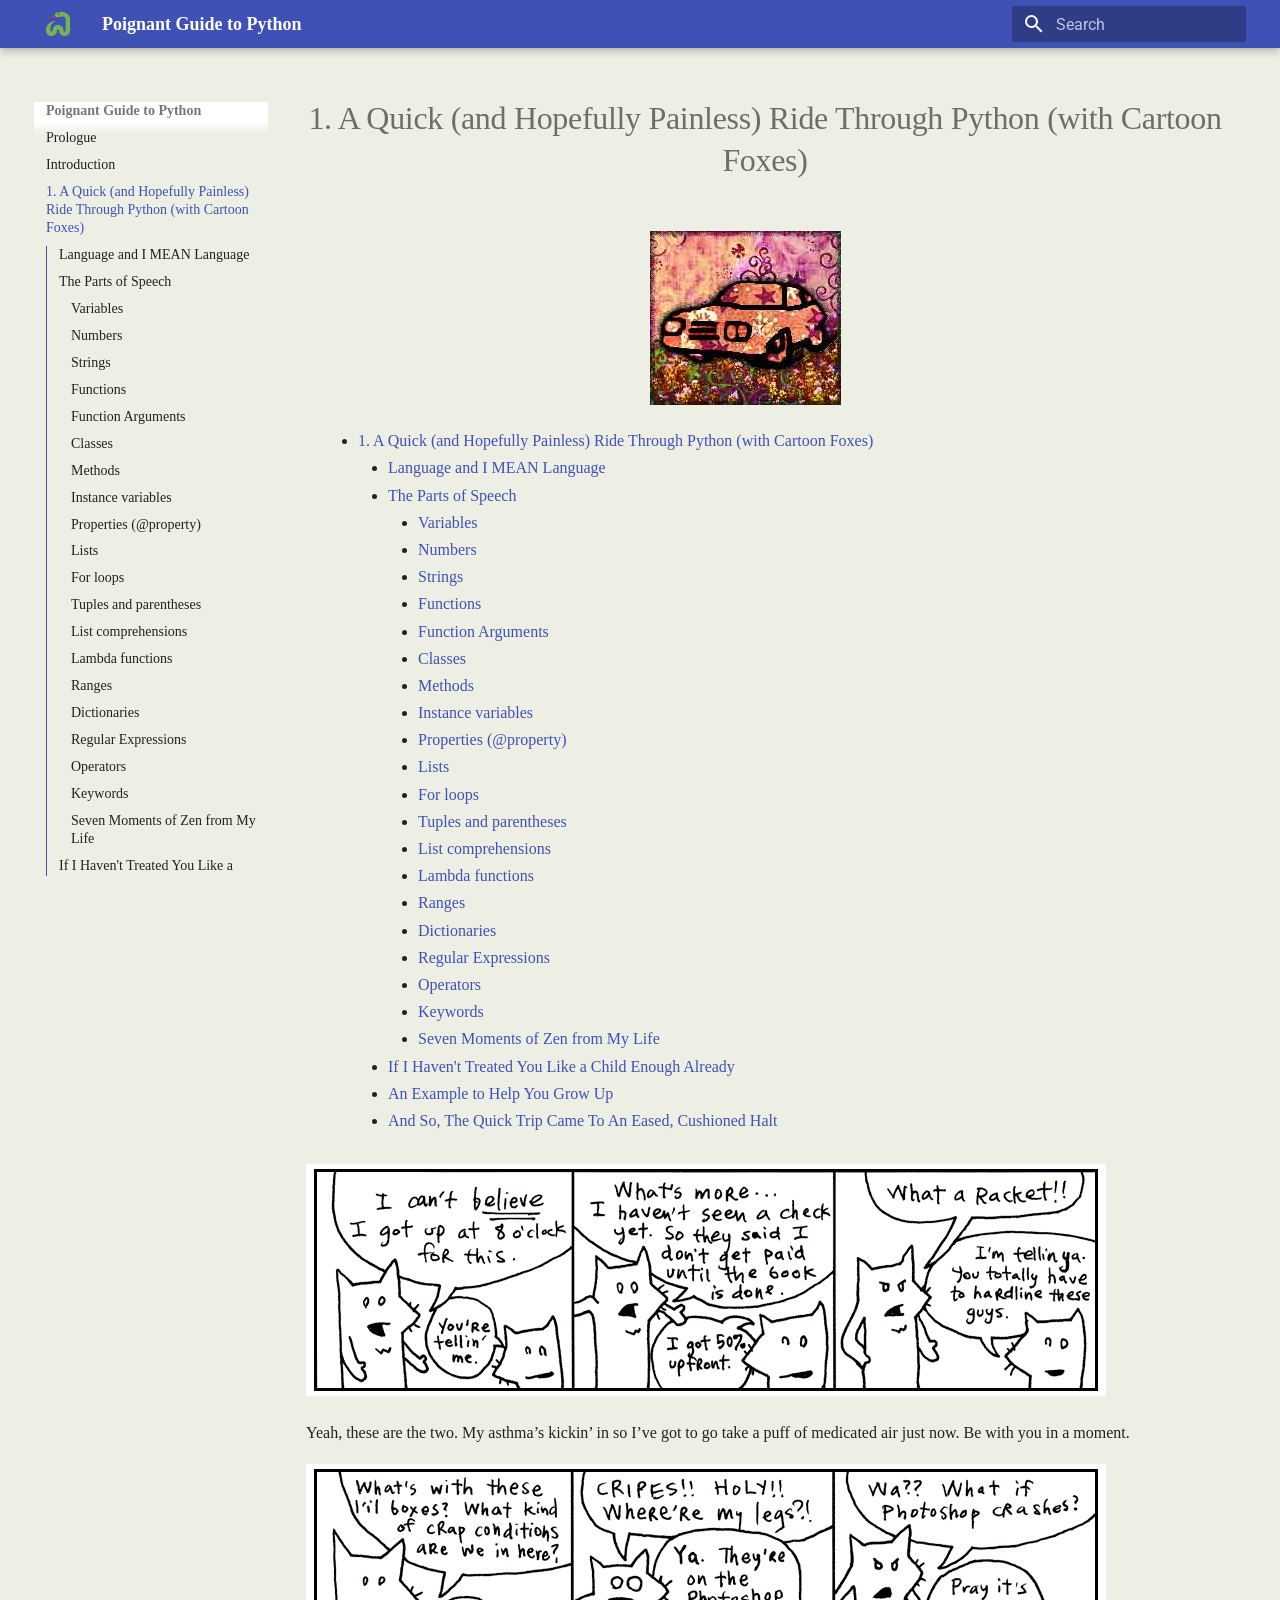
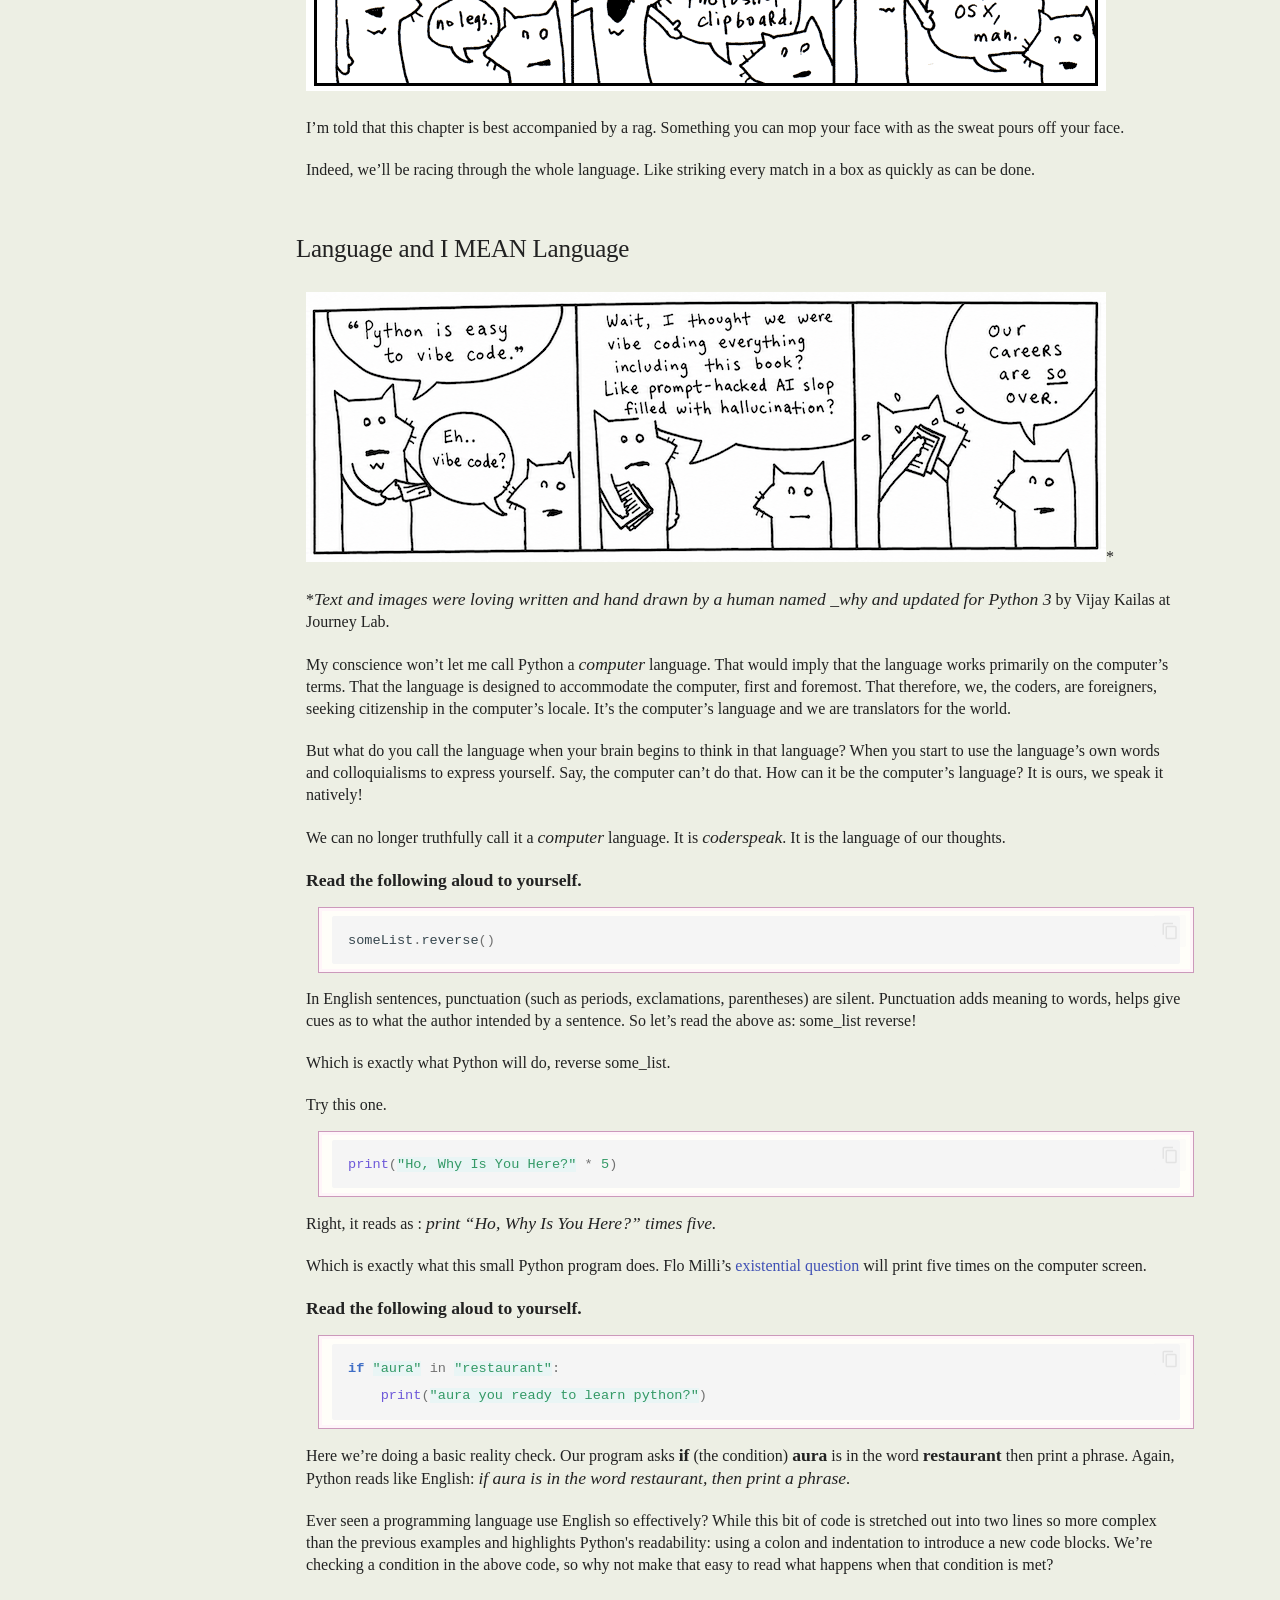
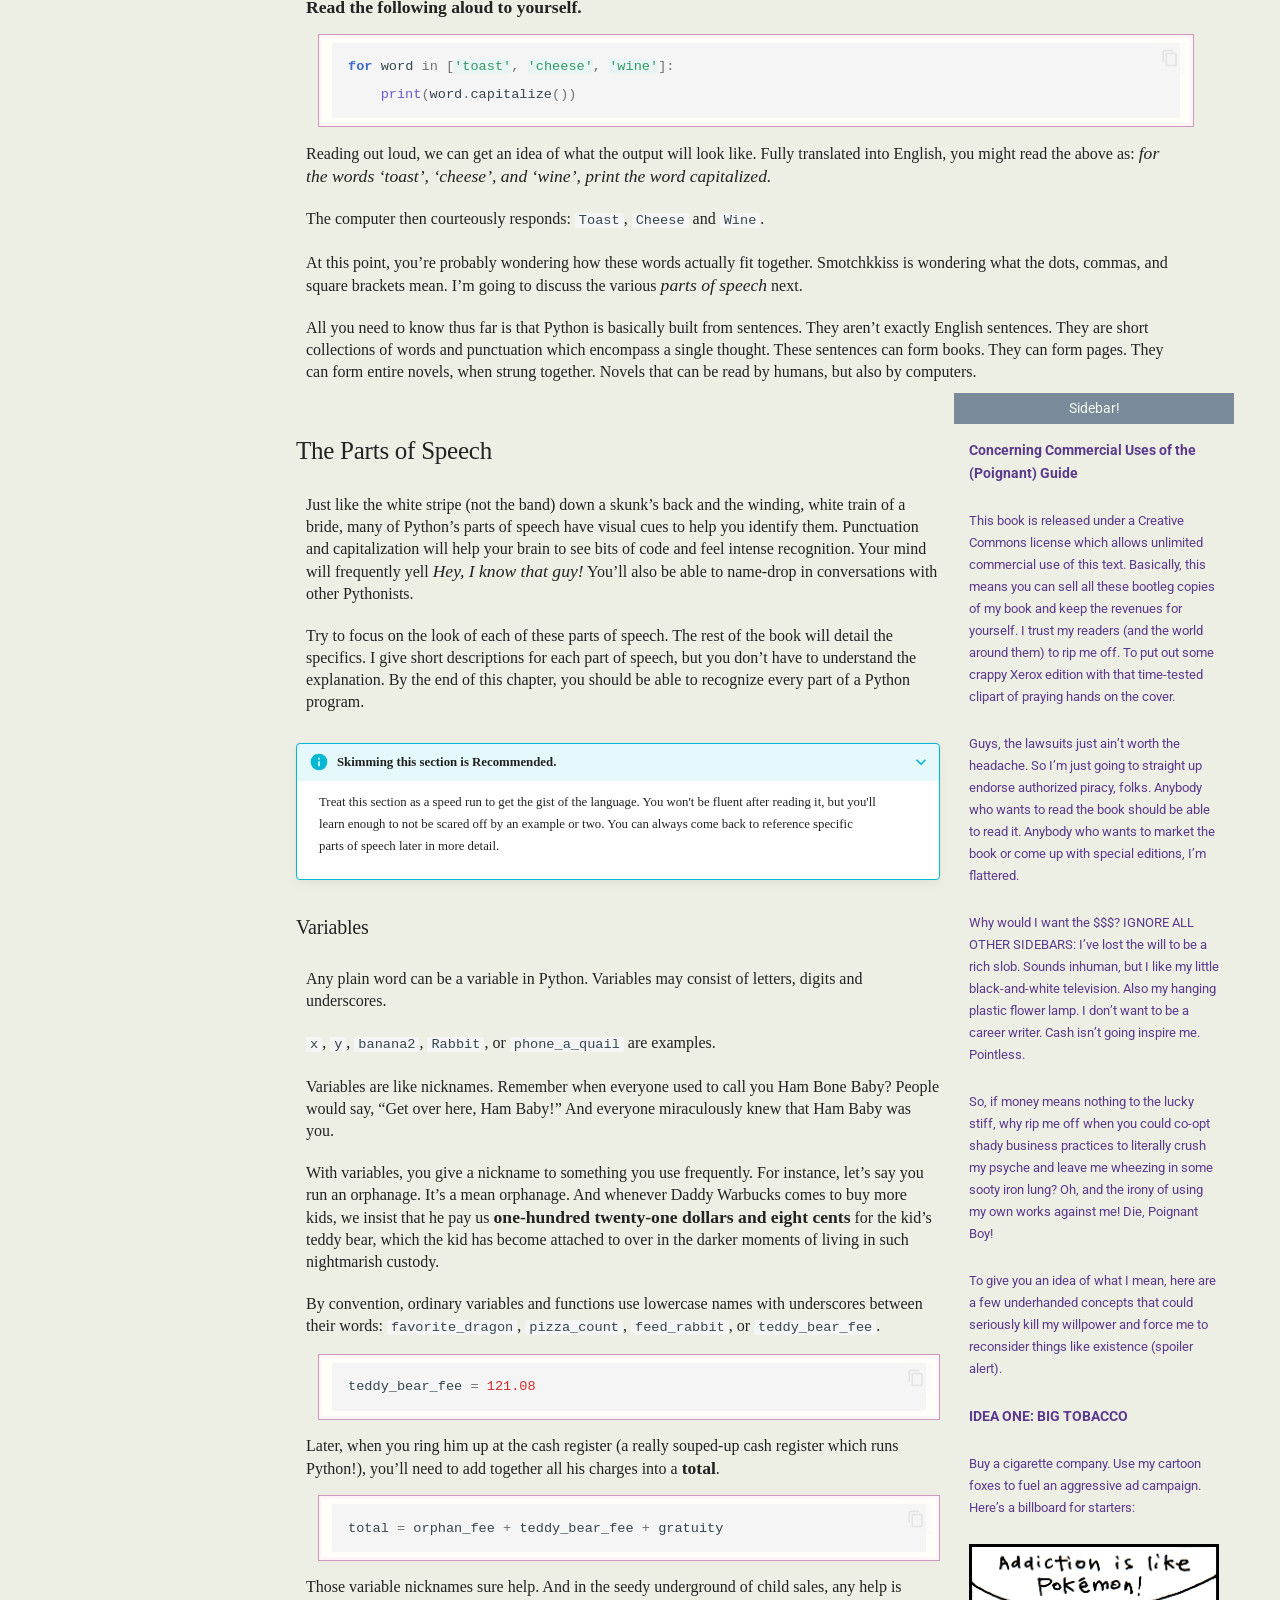
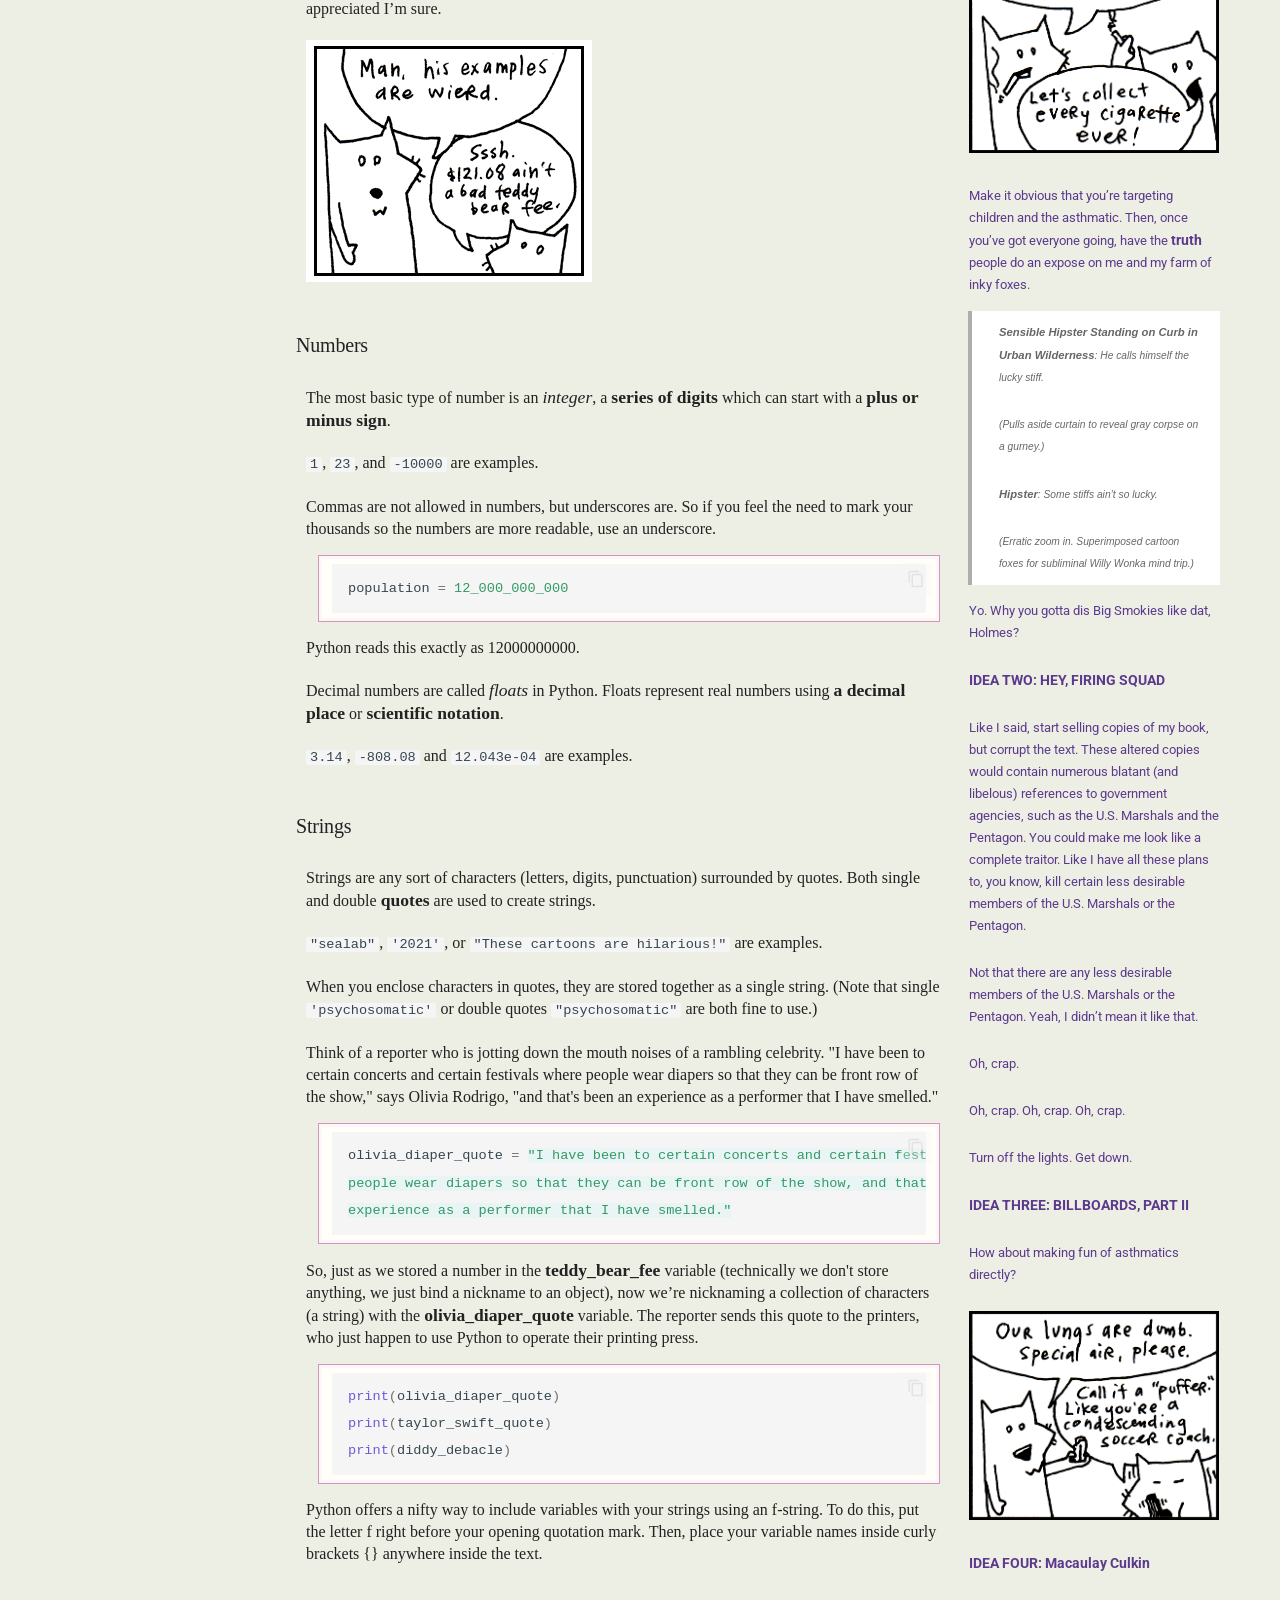
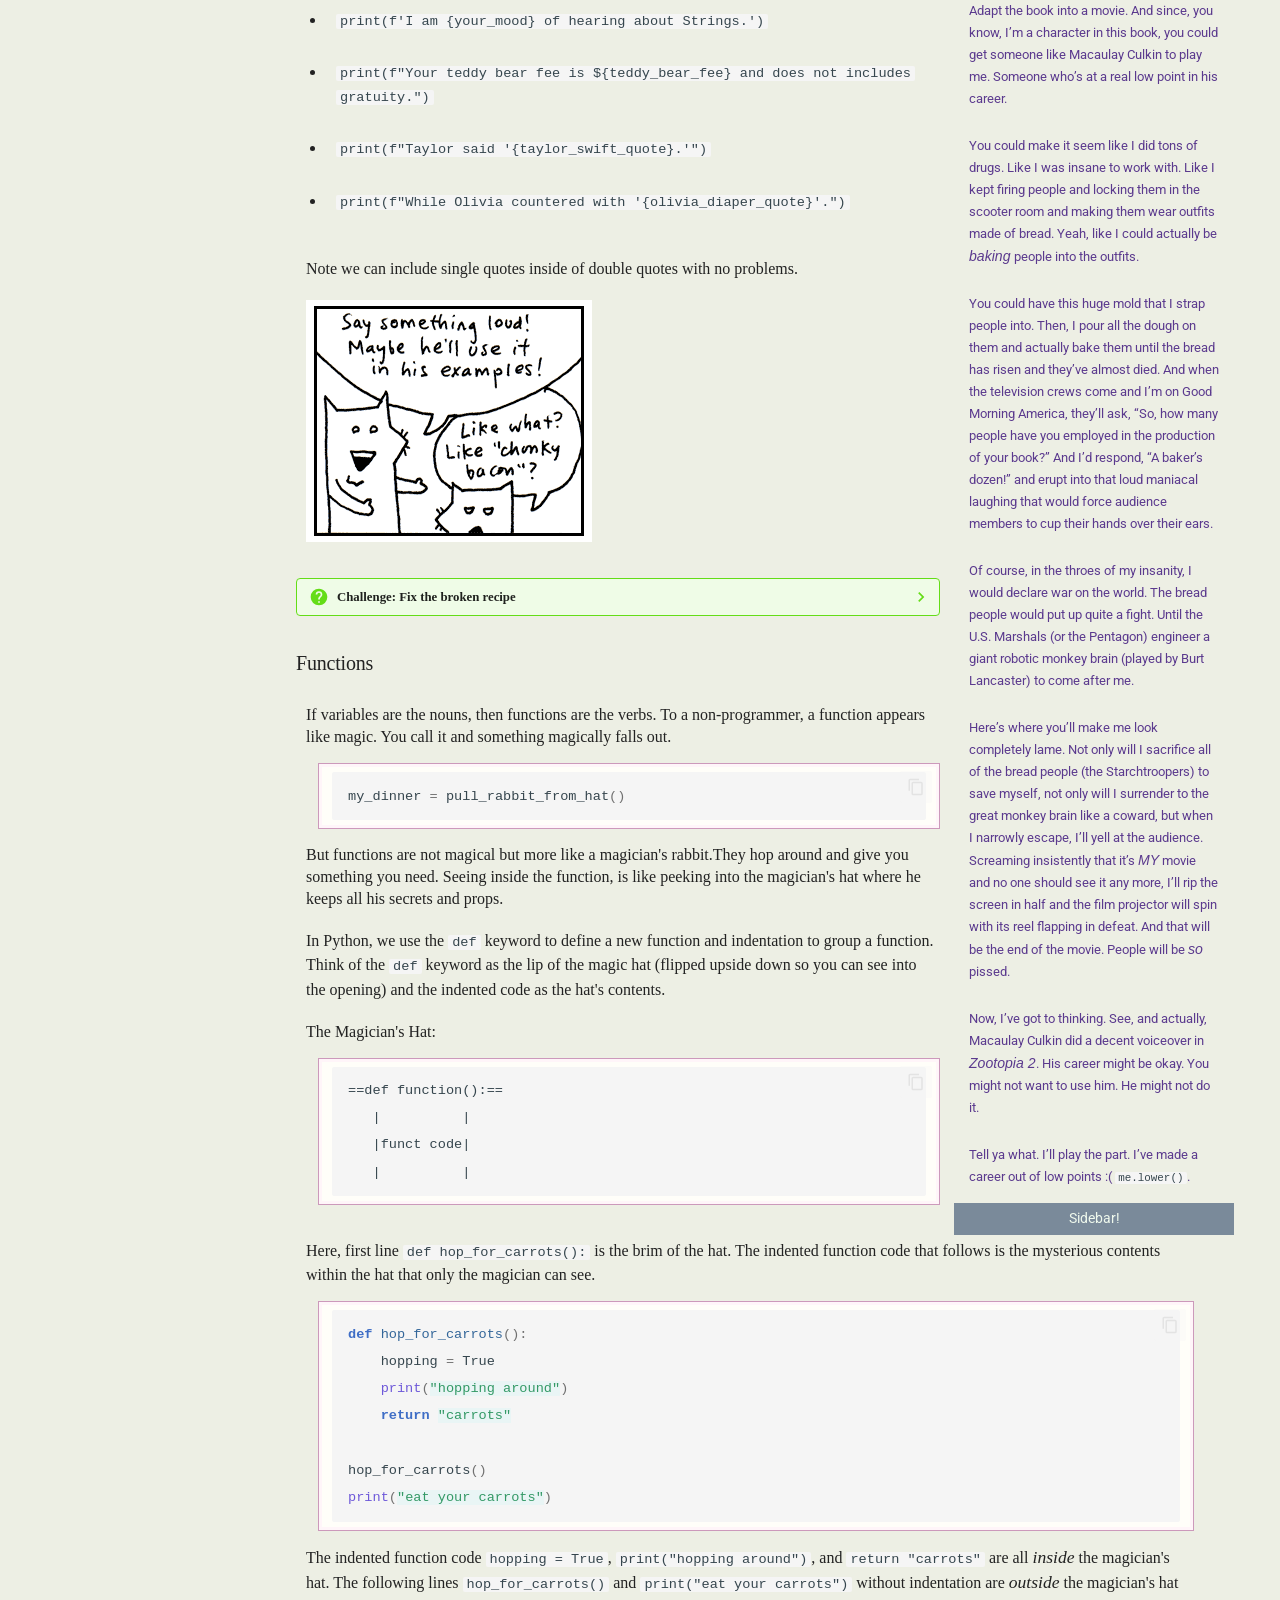
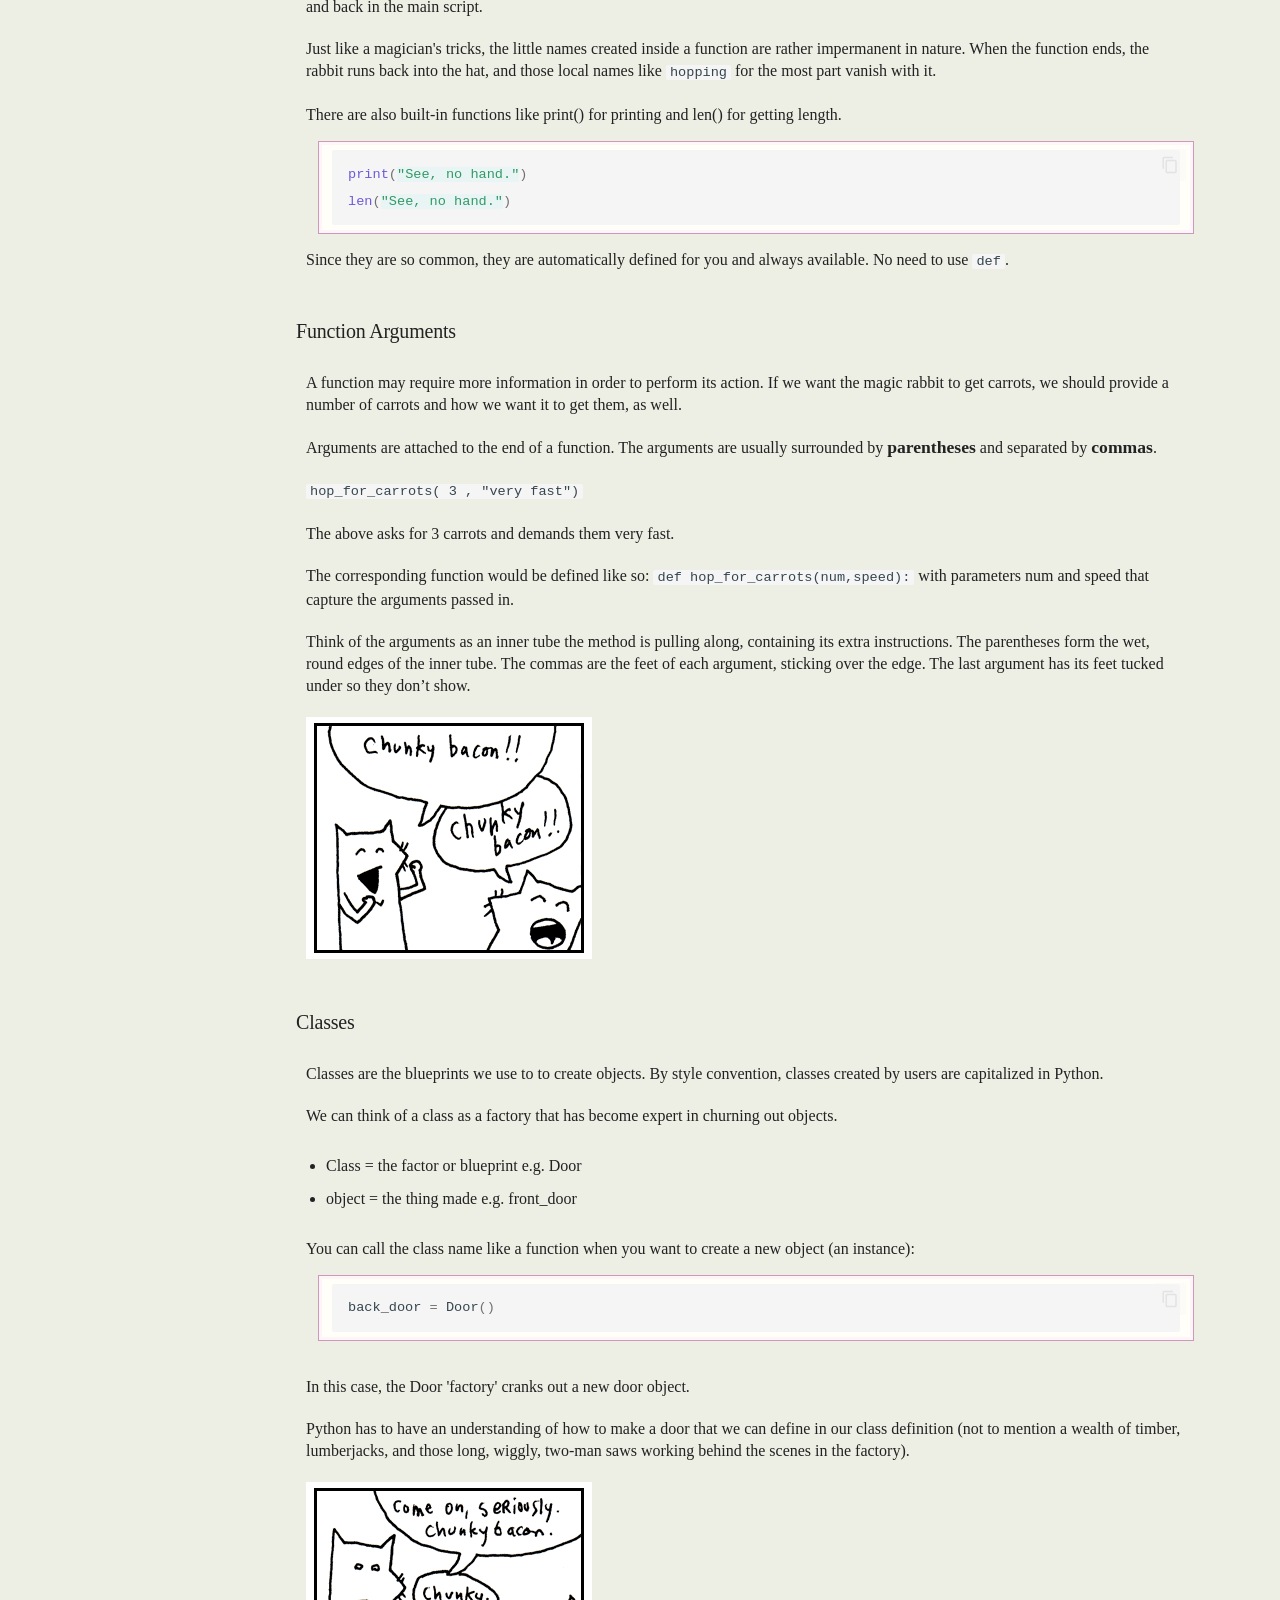
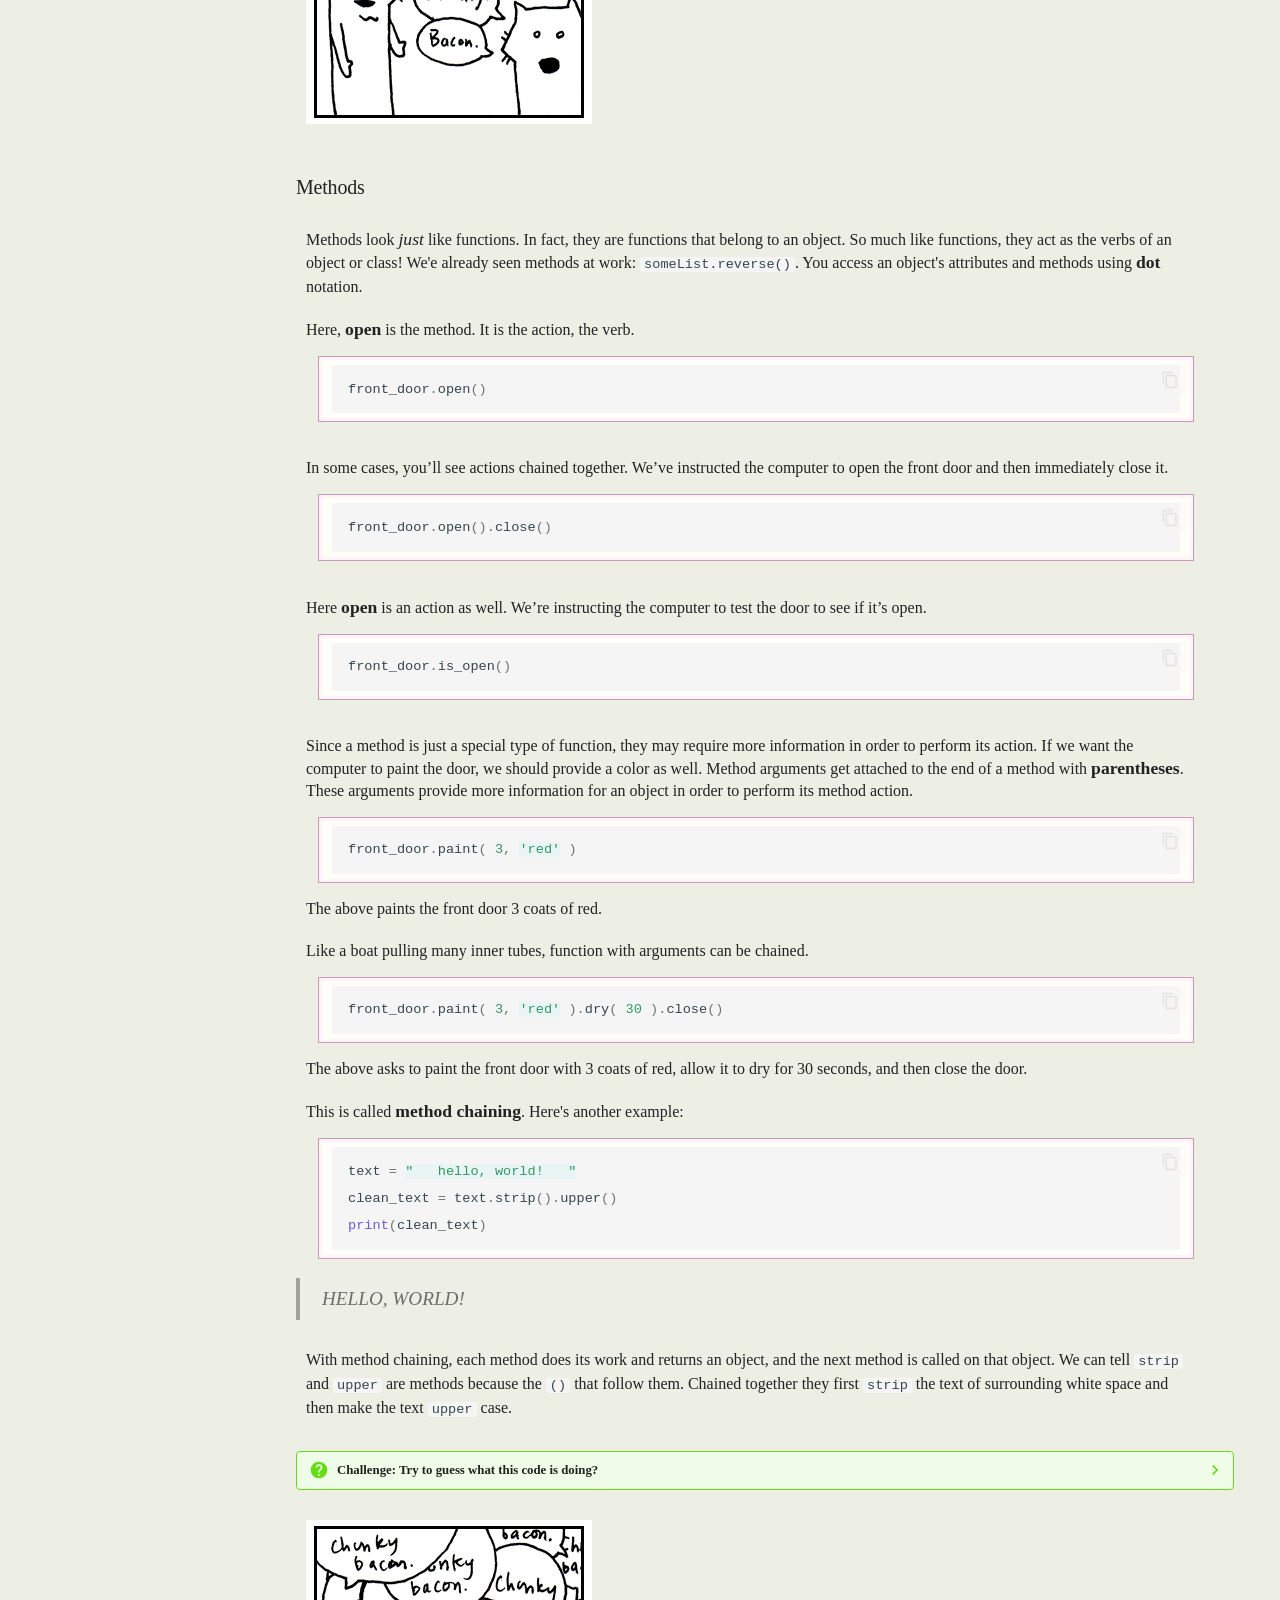
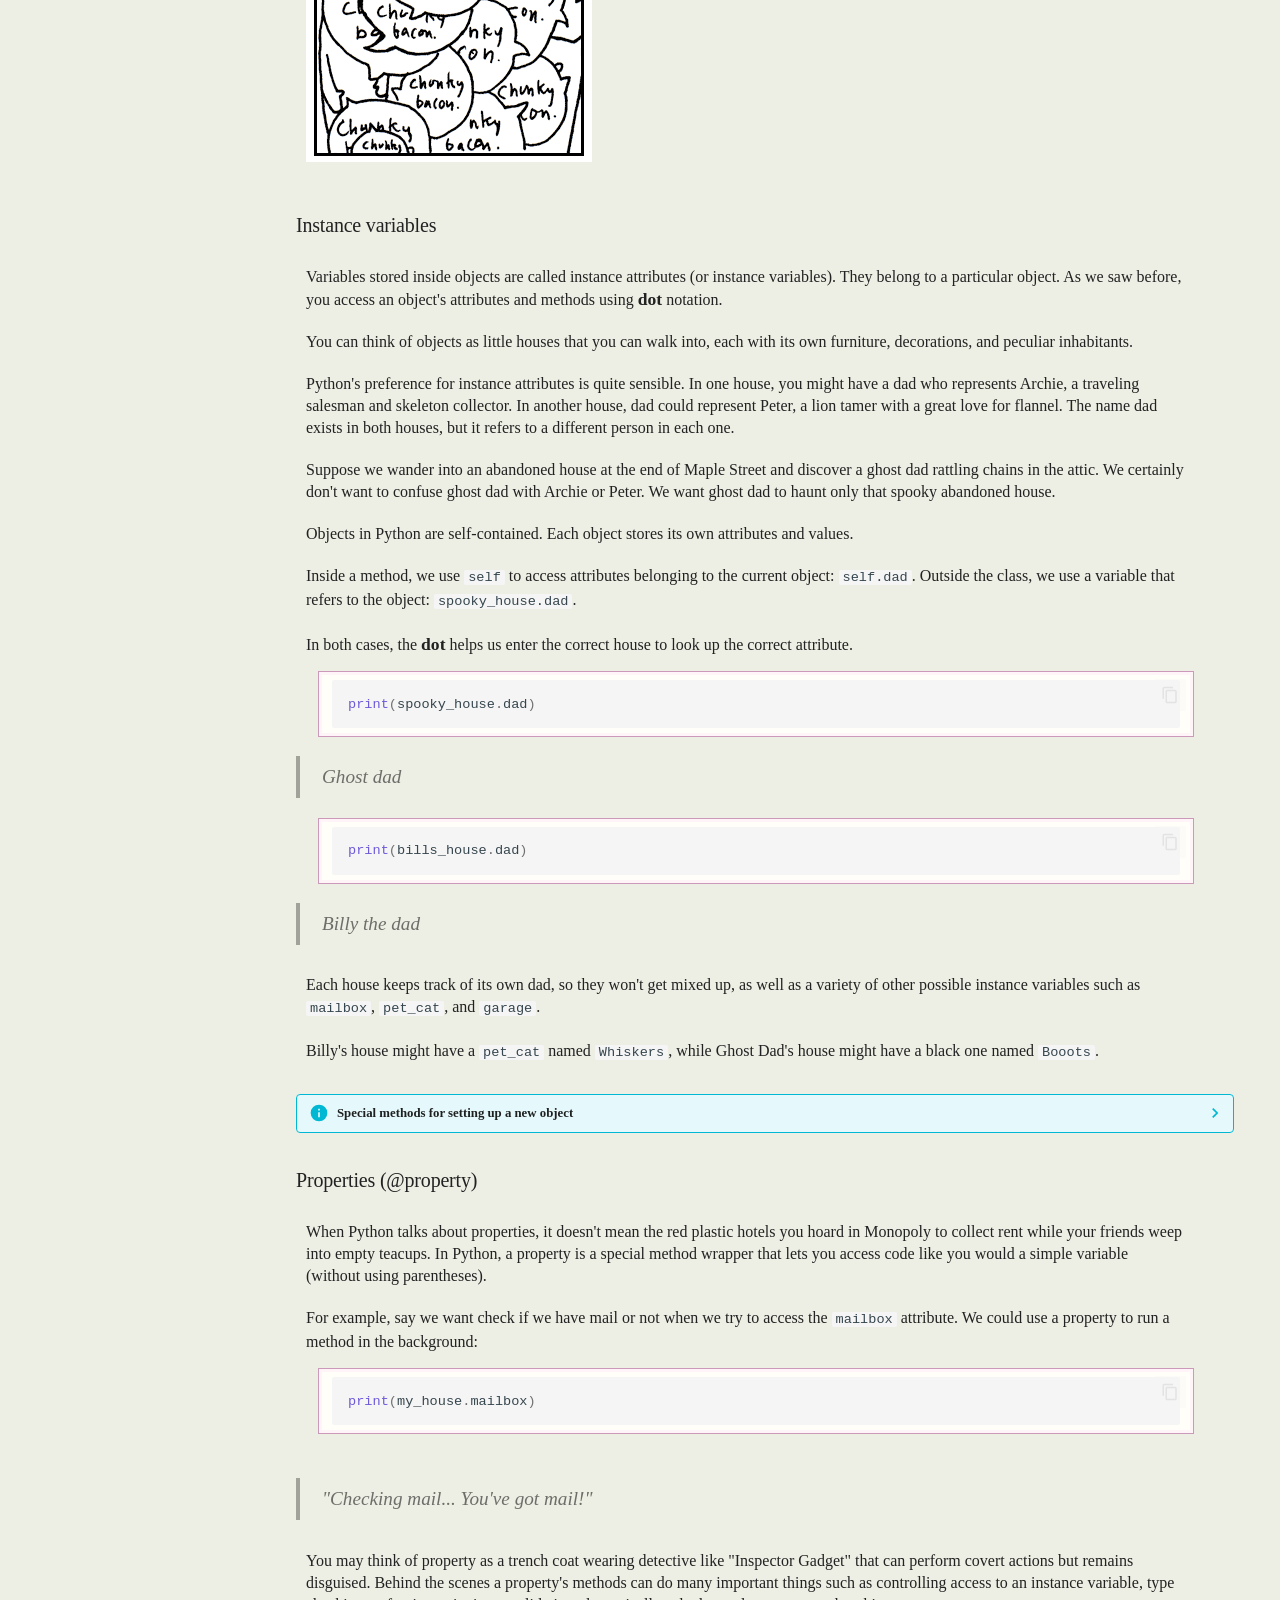
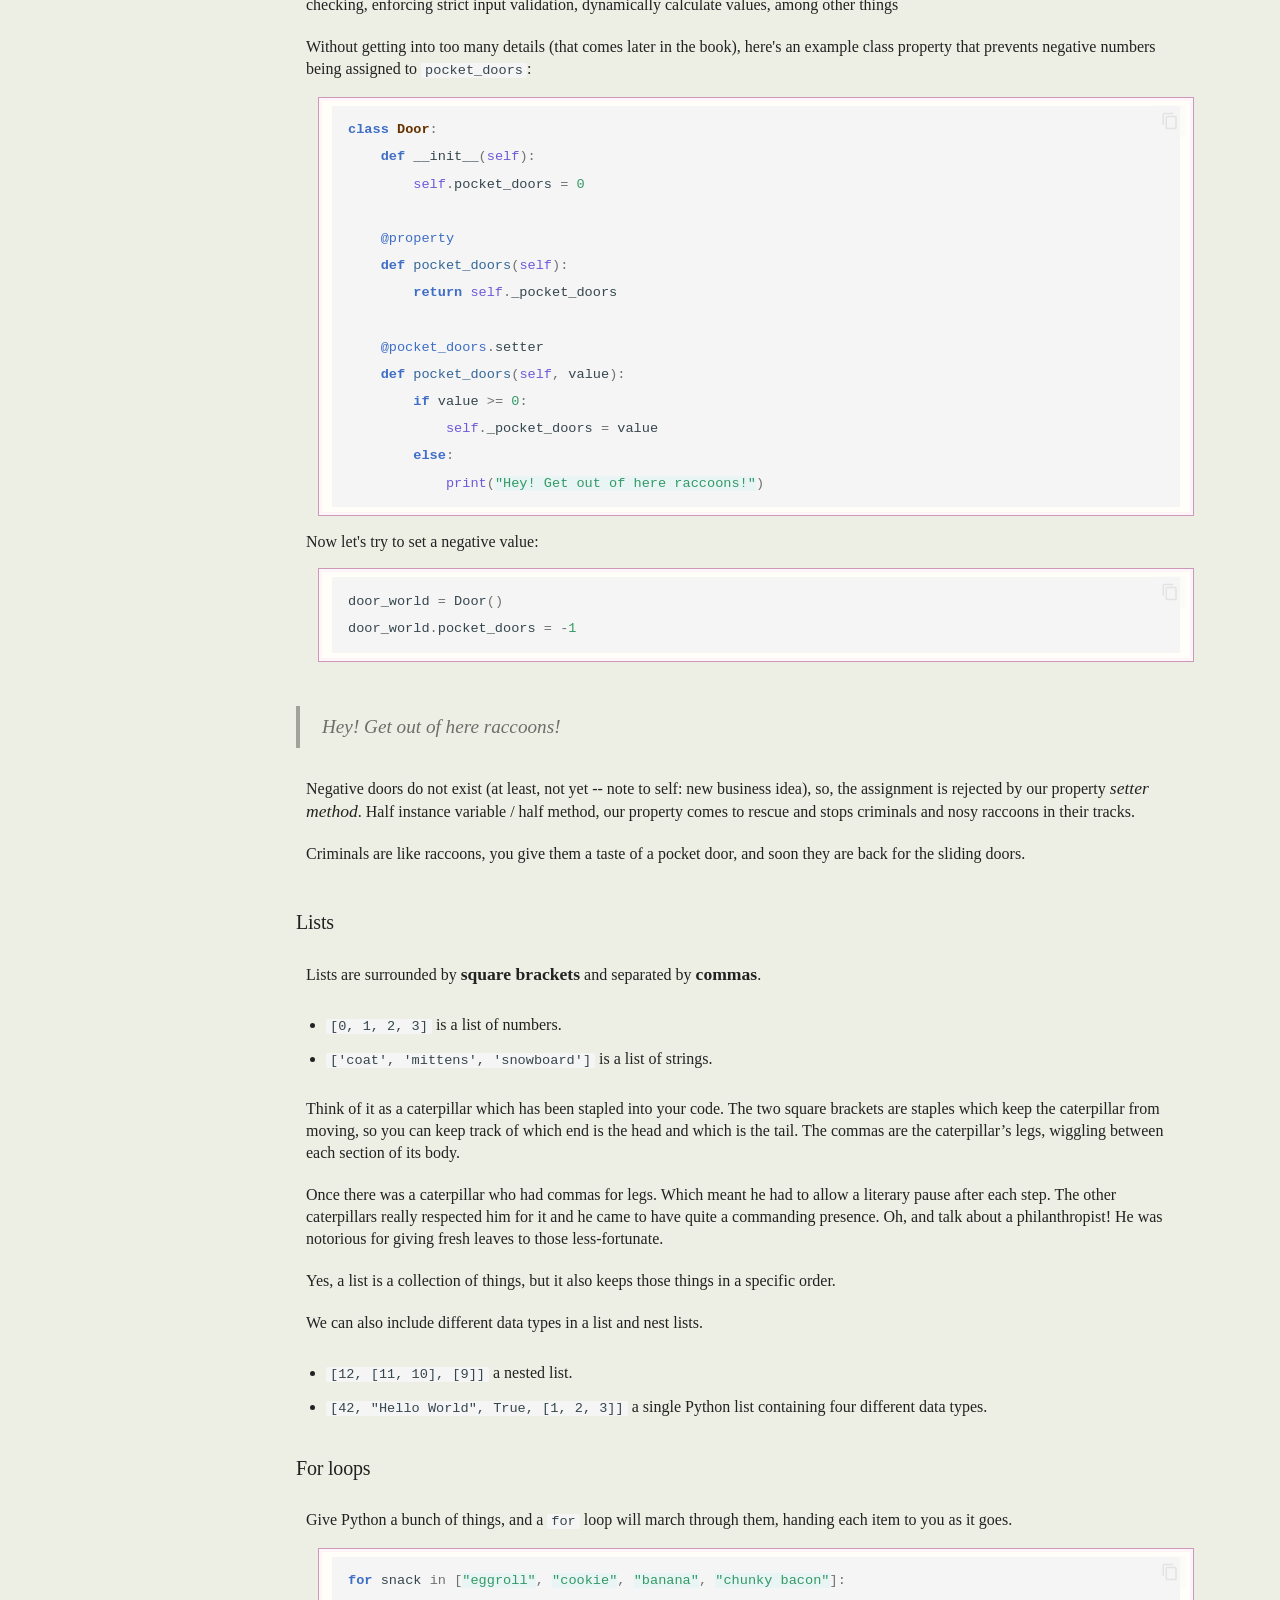
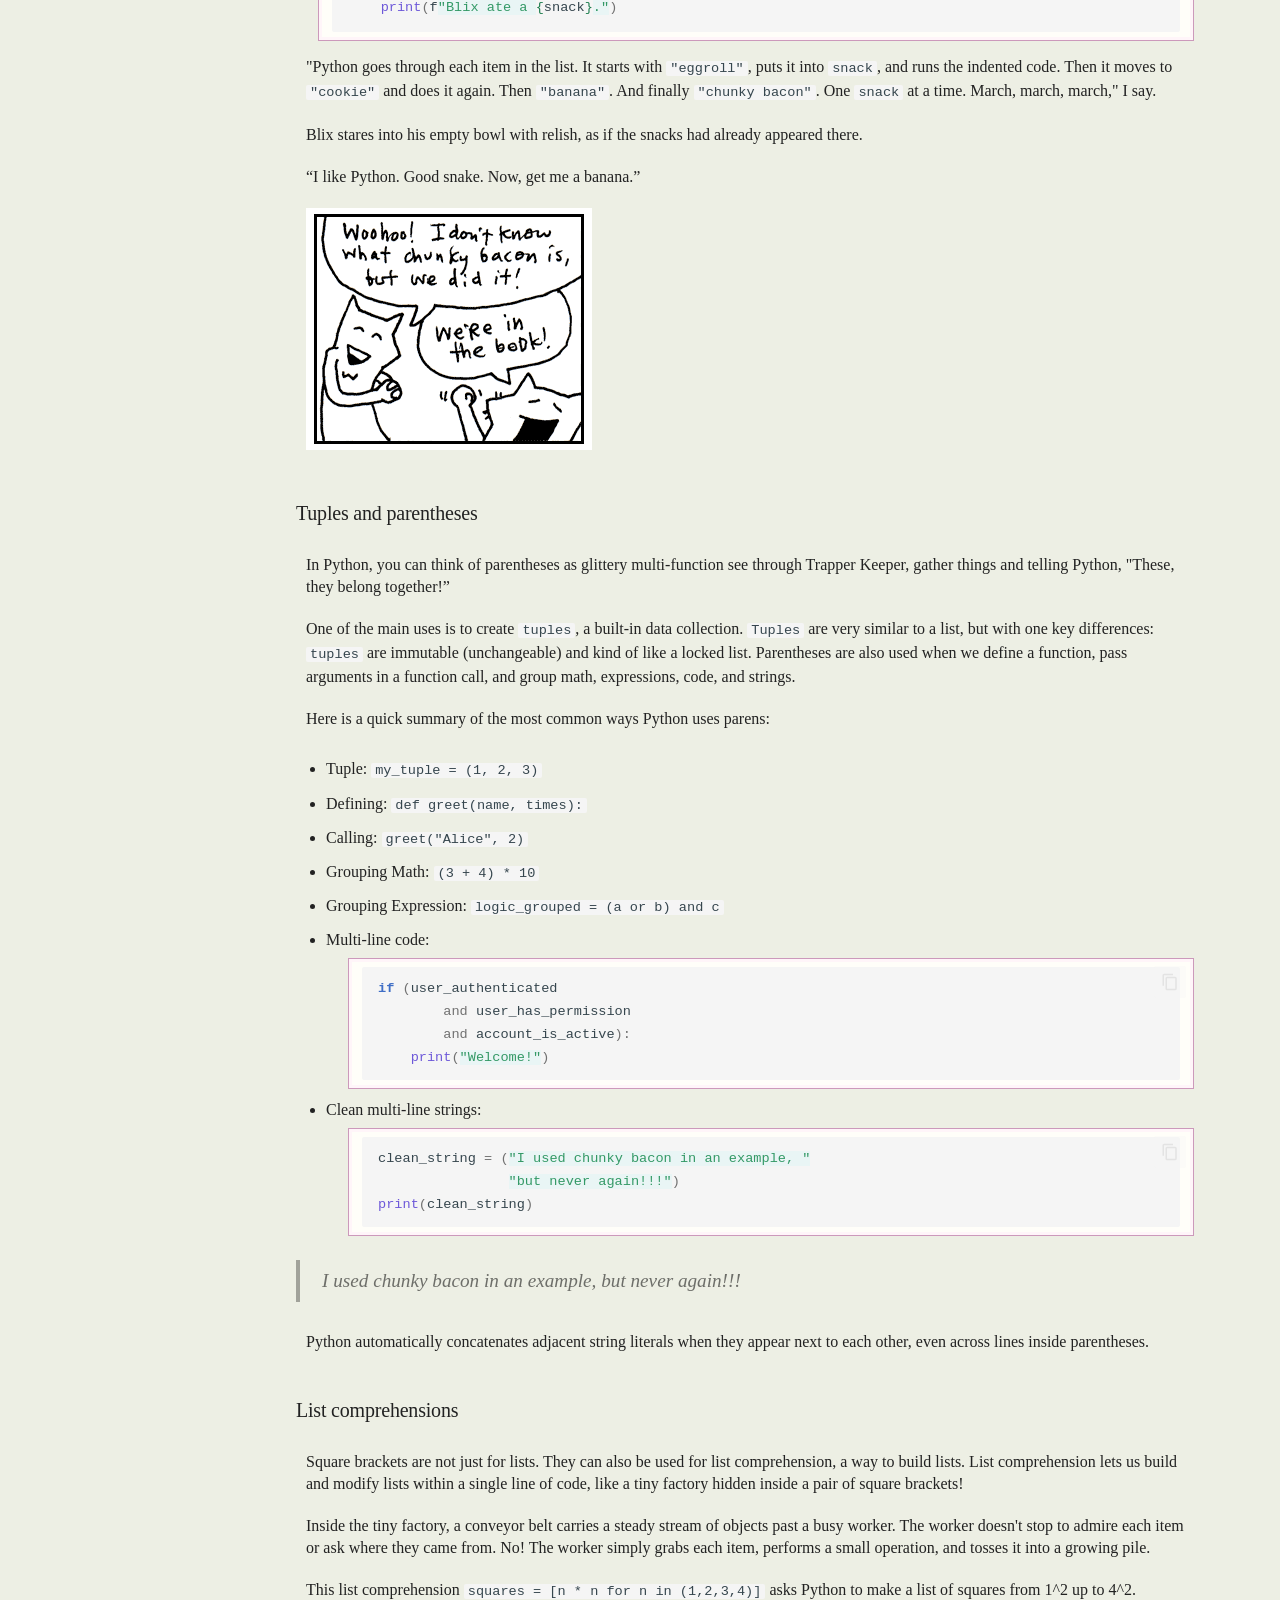
==== commit 14a362b6: "Deployed 79cbb87 with MkDocs version: 1.6.1" ====
--- a/chapter-1/index.html
+++ b/chapter-1/index.html
@@ -21,7 +21,7 @@
       
       
       <link rel="icon" href="../assets/favicon.ico">
-      <meta name="generator" content="mkdocs-1.6.1, mkdocs-material-9.7.7">
+      <meta name="generator" content="mkdocs-1.6.1, mkdocs-material-9.8.0">
     
     
       
@@ -29,7 +29,7 @@
       
     
     
-      <link rel="stylesheet" href="../assets/stylesheets/main.ec1eaa64.min.css">
+      <link rel="stylesheet" href="../assets/stylesheets/main.57a0d79d.min.css">
       
       
 
@@ -1116,32 +1116,57 @@
 </ul>
 <p>Note we can include single quotes inside of double quotes with no problems.</p>
 <p><img alt="They desire to be in my examples." src="../assets/3_4b.png" title="They desire to be in my examples." /></p>
+<details class="question">
+<summary>Challenge: Fix the broken recipe</summary>
+<p>A chef tries to write a Python script to print out recipe instructions, but the script isn't work and doesn't print the values. </p>
+<details class="info">
+<summary>code</summary>
+<div class="language-py highlight"><pre><span></span><code><span id="__span-9-1"><a id="__codelineno-9-1" name="__codelineno-9-1" href="#__codelineno-9-1"></a><span class="n">recipe_name</span> <span class="o">=</span> <span class="s2">"Guacamole"</span>
+</span><span id="__span-9-2"><a id="__codelineno-9-2" name="__codelineno-9-2" href="#__codelineno-9-2"></a><span class="n">servings</span> <span class="o">=</span> <span class="mi">4</span>
+</span><span id="__span-9-3"><a id="__codelineno-9-3" name="__codelineno-9-3" href="#__codelineno-9-3"></a><span class="n">ingredients</span> <span class="o">=</span> <span class="p">[</span><span class="s2">"Avocados"</span><span class="p">,</span> <span class="s2">"Limes"</span><span class="p">,</span> <span class="s2">"Cilantro"</span><span class="p">,</span> <span class="s2">"Salt"</span><span class="p">]</span>
+</span><span id="__span-9-4"><a id="__codelineno-9-4" name="__codelineno-9-4" href="#__codelineno-9-4"></a><span class="c1">### Don't change code above here ###</span>
+</span><span id="__span-9-5"><a id="__codelineno-9-5" name="__codelineno-9-5" href="#__codelineno-9-5"></a>
+</span><span id="__span-9-6"><a id="__codelineno-9-6" name="__codelineno-9-6" href="#__codelineno-9-6"></a><span class="nb">print</span><span class="p">(</span><span class="s2">"Recipe for </span><span class="si">{recipe_name}</span><span class="s2"> uses </span><span class="si">{ingredients}</span><span class="s2"> and makes </span><span class="si">{servings}</span><span class="s2"> servings."</span><span class="p">)</span>
+</span></code></pre></div>
+</details>
+<p><iframe src="https://pythoncompiler.io/embed/?code=[base64]" style="width:100%;height:420px;border:1px solid #2d2d2d;border-radius:8px;" loading="lazy" title="Runnable Python code - pythoncompiler.io"></iframe></p>
+<details class="hint">
+<summary>Hint!</summary>
+<p>You can only pass variable name using curly brackets in an f-string! Remember, an f-string looks like this <code>f"...{variable}..."</code>.</p>
+</details>
+<details class="tip">
+<summary>Answer</summary>
+<p>The code was just missing an <code>f</code> before the f-string: </p>
+<div class="language-py highlight"><pre><span></span><code><span id="__span-10-1"><a id="__codelineno-10-1" name="__codelineno-10-1" href="#__codelineno-10-1"></a><span class="nb">print</span><span class="p">(</span><span class="sa">f</span><span class="s2">"Recipe for </span><span class="si">{</span><span class="n">recipe_name</span><span class="si">}</span><span class="s2"> uses </span><span class="si">{</span><span class="n">ingredients</span><span class="si">}</span><span class="s2"> and makes </span><span class="si">{</span><span class="n">servings</span><span class="si">}</span><span class="s2"> servings."</span><span class="p">)</span>
+</span></code></pre></div>
+</details>
+</details>
 <h3 id="functions">Functions</h3>
 <p>If variables are the nouns, then functions are the verbs. To a non-programmer, a function appears like magic. You call it and something magically falls out. </p>
-<div class="language-py highlight"><pre><span></span><code><span id="__span-9-1"><a id="__codelineno-9-1" name="__codelineno-9-1" href="#__codelineno-9-1"></a><span class="n">my_dinner</span> <span class="o">=</span> <span class="n">pull_rabbit_from_hat</span><span class="p">()</span>
+<div class="language-py highlight"><pre><span></span><code><span id="__span-11-1"><a id="__codelineno-11-1" name="__codelineno-11-1" href="#__codelineno-11-1"></a><span class="n">my_dinner</span> <span class="o">=</span> <span class="n">pull_rabbit_from_hat</span><span class="p">()</span>
 </span></code></pre></div>
 <p>But functions are not magical but more like a magician's rabbit.They hop around and  give you something you need. Seeing inside the function, is like peeking into the magician's hat where he keeps all his secrets and props. </p>
 <p>In Python, we use the <code>def</code> keyword to define a new function and indentation to group a function.  Think of the <code>def</code> keyword as the lip of the magic hat (flipped upside down so you can see into the opening) and the indented code as the hat's contents. </p>
 <p>The Magician's Hat:
-<div class="language-text highlight"><pre><span></span><code><span id="__span-10-1"><a id="__codelineno-10-1" name="__codelineno-10-1" href="#__codelineno-10-1"></a>==def function():==
-</span><span id="__span-10-2"><a id="__codelineno-10-2" name="__codelineno-10-2" href="#__codelineno-10-2"></a>   |          |
-</span><span id="__span-10-3"><a id="__codelineno-10-3" name="__codelineno-10-3" href="#__codelineno-10-3"></a>   |funct code| 
-</span><span id="__span-10-4"><a id="__codelineno-10-4" name="__codelineno-10-4" href="#__codelineno-10-4"></a>   |          |
+<div class="language-text highlight"><pre><span></span><code><span id="__span-12-1"><a id="__codelineno-12-1" name="__codelineno-12-1" href="#__codelineno-12-1"></a>==def function():==
+</span><span id="__span-12-2"><a id="__codelineno-12-2" name="__codelineno-12-2" href="#__codelineno-12-2"></a>   |          |
+</span><span id="__span-12-3"><a id="__codelineno-12-3" name="__codelineno-12-3" href="#__codelineno-12-3"></a>   |funct code| 
+</span><span id="__span-12-4"><a id="__codelineno-12-4" name="__codelineno-12-4" href="#__codelineno-12-4"></a>   |          |
 </span></code></pre></div></p>
 <p>Here, first line <code>def hop_for_carrots():</code> is the brim of the hat. The indented function code that follows is the mysterious contents within the hat that only the magician can see. </p>
-<div class="language-py highlight"><pre><span></span><code><span id="__span-11-1"><a id="__codelineno-11-1" name="__codelineno-11-1" href="#__codelineno-11-1"></a><span class="k">def</span><span class="w"> </span><span class="nf">hop_for_carrots</span><span class="p">():</span>
-</span><span id="__span-11-2"><a id="__codelineno-11-2" name="__codelineno-11-2" href="#__codelineno-11-2"></a>    <span class="n">hopping</span> <span class="o">=</span> <span class="kc">True</span>
-</span><span id="__span-11-3"><a id="__codelineno-11-3" name="__codelineno-11-3" href="#__codelineno-11-3"></a>    <span class="nb">print</span><span class="p">(</span><span class="s2">"hopping around"</span><span class="p">)</span>
-</span><span id="__span-11-4"><a id="__codelineno-11-4" name="__codelineno-11-4" href="#__codelineno-11-4"></a>    <span class="k">return</span> <span class="s2">"carrots"</span>
-</span><span id="__span-11-5"><a id="__codelineno-11-5" name="__codelineno-11-5" href="#__codelineno-11-5"></a>
-</span><span id="__span-11-6"><a id="__codelineno-11-6" name="__codelineno-11-6" href="#__codelineno-11-6"></a><span class="n">hop_for_carrots</span><span class="p">()</span>
-</span><span id="__span-11-7"><a id="__codelineno-11-7" name="__codelineno-11-7" href="#__codelineno-11-7"></a><span class="nb">print</span><span class="p">(</span><span class="s2">"eat your carrots"</span><span class="p">)</span>
+<div class="language-py highlight"><pre><span></span><code><span id="__span-13-1"><a id="__codelineno-13-1" name="__codelineno-13-1" href="#__codelineno-13-1"></a><span class="k">def</span><span class="w"> </span><span class="nf">hop_for_carrots</span><span class="p">():</span>
+</span><span id="__span-13-2"><a id="__codelineno-13-2" name="__codelineno-13-2" href="#__codelineno-13-2"></a>    <span class="n">hopping</span> <span class="o">=</span> <span class="kc">True</span>
+</span><span id="__span-13-3"><a id="__codelineno-13-3" name="__codelineno-13-3" href="#__codelineno-13-3"></a>    <span class="nb">print</span><span class="p">(</span><span class="s2">"hopping around"</span><span class="p">)</span>
+</span><span id="__span-13-4"><a id="__codelineno-13-4" name="__codelineno-13-4" href="#__codelineno-13-4"></a>    <span class="k">return</span> <span class="s2">"carrots"</span>
+</span><span id="__span-13-5"><a id="__codelineno-13-5" name="__codelineno-13-5" href="#__codelineno-13-5"></a>
+</span><span id="__span-13-6"><a id="__codelineno-13-6" name="__codelineno-13-6" href="#__codelineno-13-6"></a><span class="n">hop_for_carrots</span><span class="p">()</span>
+</span><span id="__span-13-7"><a id="__codelineno-13-7" name="__codelineno-13-7" href="#__codelineno-13-7"></a><span class="nb">print</span><span class="p">(</span><span class="s2">"eat your carrots"</span><span class="p">)</span>
 </span></code></pre></div>
 <p>The indented function code <code>hopping = True</code>, <code>print("hopping around")</code>, and <code>return "carrots"</code> are all <em>inside</em> the magician's hat. The following lines <code>hop_for_carrots()</code> and <code>print("eat your carrots")</code> without indentation are <em>outside</em> the magician's hat and back in the main script.</p>
 <p>Just like a magician's tricks, the little names created inside a function are rather impermanent in nature. When the function ends, the rabbit runs back into the hat, and those local names like <code>hopping</code> for the most part vanish with it.</p>
 <p>There are also built-in functions like print() for printing and len() for getting length.</p>
-<div class="language-py highlight"><pre><span></span><code><span id="__span-12-1"><a id="__codelineno-12-1" name="__codelineno-12-1" href="#__codelineno-12-1"></a><span class="nb">print</span><span class="p">(</span><span class="s2">"See, no hand."</span><span class="p">)</span>
-</span><span id="__span-12-2"><a id="__codelineno-12-2" name="__codelineno-12-2" href="#__codelineno-12-2"></a><span class="nb">len</span><span class="p">(</span><span class="s2">"See, no hand."</span><span class="p">)</span>
+<div class="language-py highlight"><pre><span></span><code><span id="__span-14-1"><a id="__codelineno-14-1" name="__codelineno-14-1" href="#__codelineno-14-1"></a><span class="nb">print</span><span class="p">(</span><span class="s2">"See, no hand."</span><span class="p">)</span>
+</span><span id="__span-14-2"><a id="__codelineno-14-2" name="__codelineno-14-2" href="#__codelineno-14-2"></a><span class="nb">len</span><span class="p">(</span><span class="s2">"See, no hand."</span><span class="p">)</span>
 </span></code></pre></div>
 <p>Since they are so common, they are automatically defined for you and always available. No need to use <code>def</code>. </p>
 <h3 id="function-arguments">Function Arguments</h3>
@@ -1160,7 +1185,7 @@
 <li>object = the thing made e.g. front_door </li>
 </ul>
 <p>You can call the class name like a function when you want to create a new object (an instance): 
-<div class="language-py highlight"><pre><span></span><code><span id="__span-13-1"><a id="__codelineno-13-1" name="__codelineno-13-1" href="#__codelineno-13-1"></a><span class="n">back_door</span> <span class="o">=</span> <span class="n">Door</span><span class="p">()</span>
+<div class="language-py highlight"><pre><span></span><code><span id="__span-15-1"><a id="__codelineno-15-1" name="__codelineno-15-1" href="#__codelineno-15-1"></a><span class="n">back_door</span> <span class="o">=</span> <span class="n">Door</span><span class="p">()</span>
 </span></code></pre></div></p>
 <p>In this case, the Door 'factory' cranks out a new door object. </p>
 <p>Python has to have an understanding of how to make a door that we can define in our class definition (not to mention a wealth of timber, lumberjacks, and those long, wiggly, two-man saws working behind the scenes in the factory).</p>
@@ -1168,33 +1193,47 @@
 <h3 id="methods">Methods</h3>
 <p>Methods look <em>just</em> like functions. In fact, they are functions that belong to an object. So much like functions, they act as the verbs of an object or class! We'e already seen methods at work: <code>someList.reverse()</code>. You access an object's attributes and methods using <strong>dot</strong> notation. </p>
 <p>Here, <strong>open</strong> is the method. It is the action, the verb.
-<div class="language-py highlight"><pre><span></span><code><span id="__span-14-1"><a id="__codelineno-14-1" name="__codelineno-14-1" href="#__codelineno-14-1"></a><span class="n">front_door</span><span class="o">.</span><span class="n">open</span><span class="p">()</span>
+<div class="language-py highlight"><pre><span></span><code><span id="__span-16-1"><a id="__codelineno-16-1" name="__codelineno-16-1" href="#__codelineno-16-1"></a><span class="n">front_door</span><span class="o">.</span><span class="n">open</span><span class="p">()</span>
 </span></code></pre></div></p>
 <p>In some cases, you’ll see actions chained together. We’ve instructed the computer to open the front door and then immediately close it.
-<div class="language-py highlight"><pre><span></span><code><span id="__span-15-1"><a id="__codelineno-15-1" name="__codelineno-15-1" href="#__codelineno-15-1"></a><span class="n">front_door</span><span class="o">.</span><span class="n">open</span><span class="p">()</span><span class="o">.</span><span class="n">close</span><span class="p">()</span>
+<div class="language-py highlight"><pre><span></span><code><span id="__span-17-1"><a id="__codelineno-17-1" name="__codelineno-17-1" href="#__codelineno-17-1"></a><span class="n">front_door</span><span class="o">.</span><span class="n">open</span><span class="p">()</span><span class="o">.</span><span class="n">close</span><span class="p">()</span>
 </span></code></pre></div></p>
 <p>Here <strong>open</strong> is an action as well. We’re instructing the computer to test the door to see if it’s open.
-<div class="language-py highlight"><pre><span></span><code><span id="__span-16-1"><a id="__codelineno-16-1" name="__codelineno-16-1" href="#__codelineno-16-1"></a><span class="n">front_door</span><span class="o">.</span><span class="n">is_open</span><span class="p">()</span>
+<div class="language-py highlight"><pre><span></span><code><span id="__span-18-1"><a id="__codelineno-18-1" name="__codelineno-18-1" href="#__codelineno-18-1"></a><span class="n">front_door</span><span class="o">.</span><span class="n">is_open</span><span class="p">()</span>
 </span></code></pre></div></p>
 <p>Since a method is just a special type of function, they may require more information in order to 
 perform its action. If we want the computer to paint the door, we should 
 provide a color as well. Method arguments get attached to the end of a method with <strong>parentheses</strong>. These arguments provide more information for an object in order to perform its method action.</p>
-<div class="language-py highlight"><pre><span></span><code><span id="__span-17-1"><a id="__codelineno-17-1" name="__codelineno-17-1" href="#__codelineno-17-1"></a><span class="n">front_door</span><span class="o">.</span><span class="n">paint</span><span class="p">(</span> <span class="mi">3</span><span class="p">,</span> <span class="s1">'red'</span> <span class="p">)</span>
+<div class="language-py highlight"><pre><span></span><code><span id="__span-19-1"><a id="__codelineno-19-1" name="__codelineno-19-1" href="#__codelineno-19-1"></a><span class="n">front_door</span><span class="o">.</span><span class="n">paint</span><span class="p">(</span> <span class="mi">3</span><span class="p">,</span> <span class="s1">'red'</span> <span class="p">)</span>
 </span></code></pre></div>
 <p>The above paints the front door 3 coats of red.</p>
 <p>Like a boat pulling many inner tubes, function with arguments can be chained.</p>
-<div class="language-py highlight"><pre><span></span><code><span id="__span-18-1"><a id="__codelineno-18-1" name="__codelineno-18-1" href="#__codelineno-18-1"></a><span class="n">front_door</span><span class="o">.</span><span class="n">paint</span><span class="p">(</span> <span class="mi">3</span><span class="p">,</span> <span class="s1">'red'</span> <span class="p">)</span><span class="o">.</span><span class="n">dry</span><span class="p">(</span> <span class="mi">30</span> <span class="p">)</span><span class="o">.</span><span class="n">close</span><span class="p">()</span>
+<div class="language-py highlight"><pre><span></span><code><span id="__span-20-1"><a id="__codelineno-20-1" name="__codelineno-20-1" href="#__codelineno-20-1"></a><span class="n">front_door</span><span class="o">.</span><span class="n">paint</span><span class="p">(</span> <span class="mi">3</span><span class="p">,</span> <span class="s1">'red'</span> <span class="p">)</span><span class="o">.</span><span class="n">dry</span><span class="p">(</span> <span class="mi">30</span> <span class="p">)</span><span class="o">.</span><span class="n">close</span><span class="p">()</span>
 </span></code></pre></div>
 <p>The above asks to paint the front door with 3 coats of red, allow it to dry for 30 seconds, and then close the door.</p>
 <p>This is called <strong>method chaining</strong>. Here's another example:</p>
-<div class="language-py highlight"><pre><span></span><code><span id="__span-19-1"><a id="__codelineno-19-1" name="__codelineno-19-1" href="#__codelineno-19-1"></a><span class="n">text</span> <span class="o">=</span> <span class="s2">"   hello, world!   "</span>
-</span><span id="__span-19-2"><a id="__codelineno-19-2" name="__codelineno-19-2" href="#__codelineno-19-2"></a><span class="n">clean_text</span> <span class="o">=</span> <span class="n">text</span><span class="o">.</span><span class="n">strip</span><span class="p">()</span><span class="o">.</span><span class="n">upper</span><span class="p">()</span>
-</span><span id="__span-19-3"><a id="__codelineno-19-3" name="__codelineno-19-3" href="#__codelineno-19-3"></a><span class="nb">print</span><span class="p">(</span><span class="n">clean_text</span><span class="p">)</span>
+<div class="language-py highlight"><pre><span></span><code><span id="__span-21-1"><a id="__codelineno-21-1" name="__codelineno-21-1" href="#__codelineno-21-1"></a><span class="n">text</span> <span class="o">=</span> <span class="s2">"   hello, world!   "</span>
+</span><span id="__span-21-2"><a id="__codelineno-21-2" name="__codelineno-21-2" href="#__codelineno-21-2"></a><span class="n">clean_text</span> <span class="o">=</span> <span class="n">text</span><span class="o">.</span><span class="n">strip</span><span class="p">()</span><span class="o">.</span><span class="n">upper</span><span class="p">()</span>
+</span><span id="__span-21-3"><a id="__codelineno-21-3" name="__codelineno-21-3" href="#__codelineno-21-3"></a><span class="nb">print</span><span class="p">(</span><span class="n">clean_text</span><span class="p">)</span>
 </span></code></pre></div>
 <blockquote>
 <p>HELLO, WORLD!</p>
 </blockquote>
 <p>With method chaining, each method does its work and returns an object, and the next method is called on that object. We can tell <code>strip</code> and <code>upper</code> are methods because the <code>()</code> that follow them. Chained together they first <code>strip</code> the text of surrounding white space and then make the text <code>upper</code> case. </p>
+<details class="question">
+<summary>Challenge: Try to guess what this code is doing?</summary>
+<p>Without running the code, write in English what this Python script does:</p>
+<div class="language-py highlight"><pre><span></span><code><span id="__span-22-1"><a id="__codelineno-22-1" name="__codelineno-22-1" href="#__codelineno-22-1"></a><span class="n">text</span> <span class="o">=</span> <span class="s2">"  python programming is for the ELITE!  "</span>
+</span><span id="__span-22-2"><a id="__codelineno-22-2" name="__codelineno-22-2" href="#__codelineno-22-2"></a><span class="n">result</span> <span class="o">=</span> <span class="n">text</span><span class="o">.</span><span class="n">strip</span><span class="p">()</span><span class="o">.</span><span class="n">lower</span><span class="p">()</span><span class="o">.</span><span class="n">replace</span><span class="p">(</span><span class="s2">"the elite"</span><span class="p">,</span> <span class="s2">"everyone"</span><span class="p">)</span><span class="o">.</span><span class="n">title</span><span class="p">()</span>
+</span><span id="__span-22-3"><a id="__codelineno-22-3" name="__codelineno-22-3" href="#__codelineno-22-3"></a><span class="nb">print</span><span class="p">(</span><span class="n">result</span><span class="p">)</span>
+</span></code></pre></div>
+<p>What do you think result will look like at the end?</p>
+<details class="tip">
+<summary>Answer</summary>
+<p>Click play to run the code: </p>
+<p><iframe src="https://pythoncompiler.io/embed/?code=C4UwHsAEC8kESUgBwJ7ABYHsB2yBOmA5ngIYC2ZAltoZJQM6QBmmekGIkAogDICSAFS4BCRHABQeEPQCuAGyixQEAHT1geSkgAUAShVzMAdxB49KqUjkkAxiG1wOkEHMqg4AGnggAbqZQ4IHD6wG5y9rriSJrYwNpSsgq6QA" style="width:100%;height:420px;border:1px solid #2d2d2d;border-radius:8px;" loading="lazy" title="Runnable Python code - pythoncompiler.io"></iframe></p>
+</details>
+</details>
 <p><img alt="Plenty of chunky bacon to go around." src="../assets/3_4e.png" title="Plenty of chunky bacon to go around." /></p>
 <h3 id="instance-variables">Instance variables</h3>
 <p>Variables stored inside objects are called instance attributes (or instance variables). They belong to a particular object. As we saw before, you access an object's attributes and methods using <strong>dot</strong> notation. </p>
@@ -1204,12 +1243,12 @@
 <p>Objects in Python are self-contained. Each object stores its own attributes and values.</p>
 <p>Inside a method, we use <code>self</code> to access attributes belonging to the current object: <code>self.dad</code>. Outside the class, we use a variable that refers to the object: <code>spooky_house.dad</code>.</p>
 <p>In both cases, the <strong>dot</strong> helps us enter the correct house to look up the correct attribute.</p>
-<div class="language-py highlight"><pre><span></span><code><span id="__span-20-1"><a id="__codelineno-20-1" name="__codelineno-20-1" href="#__codelineno-20-1"></a><span class="nb">print</span><span class="p">(</span><span class="n">spooky_house</span><span class="o">.</span><span class="n">dad</span><span class="p">)</span>
+<div class="language-py highlight"><pre><span></span><code><span id="__span-23-1"><a id="__codelineno-23-1" name="__codelineno-23-1" href="#__codelineno-23-1"></a><span class="nb">print</span><span class="p">(</span><span class="n">spooky_house</span><span class="o">.</span><span class="n">dad</span><span class="p">)</span>
 </span></code></pre></div>
 <blockquote>
 <p>Ghost dad</p>
 </blockquote>
-<div class="language-py highlight"><pre><span></span><code><span id="__span-21-1"><a id="__codelineno-21-1" name="__codelineno-21-1" href="#__codelineno-21-1"></a><span class="nb">print</span><span class="p">(</span><span class="n">bills_house</span><span class="o">.</span><span class="n">dad</span><span class="p">)</span>
+<div class="language-py highlight"><pre><span></span><code><span id="__span-24-1"><a id="__codelineno-24-1" name="__codelineno-24-1" href="#__codelineno-24-1"></a><span class="nb">print</span><span class="p">(</span><span class="n">bills_house</span><span class="o">.</span><span class="n">dad</span><span class="p">)</span>
 </span></code></pre></div>
 <blockquote>
 <p>Billy the dad</p>
@@ -1220,15 +1259,15 @@
 <summary>Special methods for setting up a new object</summary>
 <p>When we called <code>Door('oak')</code> in the previous example, we told Python to instantly build a new, specific door based on that blueprint. To do so, Python creates a <code>Door</code> object and then calls in the setup crew <code>__init__</code>. </p>
 <p>Here's an example of the <strong>init</strong> method for the <code>House</code> class. Inside a method, we use <code>self</code> and a <strong>dot</strong> to initiate our instance variables. We can even give default values to a variable e.g. <code>pet_cat = ""</code>.</p>
-<div class="language-py highlight"><pre><span></span><code><span id="__span-22-1"><a id="__codelineno-22-1" name="__codelineno-22-1" href="#__codelineno-22-1"></a><span class="k">class</span><span class="w"> </span><span class="nc">House</span><span class="p">:</span>
-</span><span id="__span-22-2"><a id="__codelineno-22-2" name="__codelineno-22-2" href="#__codelineno-22-2"></a>    <span class="k">def</span><span class="w"> </span><span class="fm">__init__</span><span class="p">(</span><span class="n">dad</span><span class="p">,</span> <span class="n">mailbox</span><span class="p">,</span> <span class="n">pet_cat</span> <span class="o">=</span> <span class="s2">""</span><span class="p">,</span> <span class="n">garage</span> <span class="o">=</span> <span class="kc">True</span><span class="p">):</span>
-</span><span id="__span-22-3"><a id="__codelineno-22-3" name="__codelineno-22-3" href="#__codelineno-22-3"></a>        <span class="bp">self</span><span class="o">.</span><span class="n">dad</span> <span class="o">=</span> <span class="n">dad</span>
-</span><span id="__span-22-4"><a id="__codelineno-22-4" name="__codelineno-22-4" href="#__codelineno-22-4"></a>        <span class="bp">self</span><span class="o">.</span><span class="n">mailbox</span> <span class="o">=</span> <span class="n">mailbox</span>
-</span><span id="__span-22-5"><a id="__codelineno-22-5" name="__codelineno-22-5" href="#__codelineno-22-5"></a>        <span class="bp">self</span><span class="o">.</span><span class="n">pet_cat</span> <span class="o">=</span> <span class="n">pet_cat</span>
-</span><span id="__span-22-6"><a id="__codelineno-22-6" name="__codelineno-22-6" href="#__codelineno-22-6"></a>        <span class="bp">self</span><span class="o">.</span><span class="n">garage</span> <span class="o">=</span> <span class="nb">bool</span><span class="p">(</span><span class="n">garage</span><span class="p">)</span>
-</span><span id="__span-22-7"><a id="__codelineno-22-7" name="__codelineno-22-7" href="#__codelineno-22-7"></a>        <span class="o">...</span>
-</span><span id="__span-22-8"><a id="__codelineno-22-8" name="__codelineno-22-8" href="#__codelineno-22-8"></a><span class="n">spooky_house</span> <span class="o">=</span> <span class="n">House</span><span class="p">(</span><span class="s2">"Ghost dad"</span><span class="p">,</span> <span class="s2">"glowing pumpkin"</span><span class="p">,</span> <span class="s2">"Booots"</span><span class="p">)</span>
-</span><span id="__span-22-9"><a id="__codelineno-22-9" name="__codelineno-22-9" href="#__codelineno-22-9"></a><span class="nb">print</span><span class="p">(</span><span class="n">spooky_house</span><span class="o">.</span><span class="n">pet_cat</span><span class="p">)</span>
+<div class="language-py highlight"><pre><span></span><code><span id="__span-25-1"><a id="__codelineno-25-1" name="__codelineno-25-1" href="#__codelineno-25-1"></a><span class="k">class</span><span class="w"> </span><span class="nc">House</span><span class="p">:</span>
+</span><span id="__span-25-2"><a id="__codelineno-25-2" name="__codelineno-25-2" href="#__codelineno-25-2"></a>    <span class="k">def</span><span class="w"> </span><span class="fm">__init__</span><span class="p">(</span><span class="n">dad</span><span class="p">,</span> <span class="n">mailbox</span><span class="p">,</span> <span class="n">pet_cat</span> <span class="o">=</span> <span class="s2">""</span><span class="p">,</span> <span class="n">garage</span> <span class="o">=</span> <span class="kc">True</span><span class="p">):</span>
+</span><span id="__span-25-3"><a id="__codelineno-25-3" name="__codelineno-25-3" href="#__codelineno-25-3"></a>        <span class="bp">self</span><span class="o">.</span><span class="n">dad</span> <span class="o">=</span> <span class="n">dad</span>
+</span><span id="__span-25-4"><a id="__codelineno-25-4" name="__codelineno-25-4" href="#__codelineno-25-4"></a>        <span class="bp">self</span><span class="o">.</span><span class="n">mailbox</span> <span class="o">=</span> <span class="n">mailbox</span>
+</span><span id="__span-25-5"><a id="__codelineno-25-5" name="__codelineno-25-5" href="#__codelineno-25-5"></a>        <span class="bp">self</span><span class="o">.</span><span class="n">pet_cat</span> <span class="o">=</span> <span class="n">pet_cat</span>
+</span><span id="__span-25-6"><a id="__codelineno-25-6" name="__codelineno-25-6" href="#__codelineno-25-6"></a>        <span class="bp">self</span><span class="o">.</span><span class="n">garage</span> <span class="o">=</span> <span class="nb">bool</span><span class="p">(</span><span class="n">garage</span><span class="p">)</span>
+</span><span id="__span-25-7"><a id="__codelineno-25-7" name="__codelineno-25-7" href="#__codelineno-25-7"></a>        <span class="o">...</span>
+</span><span id="__span-25-8"><a id="__codelineno-25-8" name="__codelineno-25-8" href="#__codelineno-25-8"></a><span class="n">spooky_house</span> <span class="o">=</span> <span class="n">House</span><span class="p">(</span><span class="s2">"Ghost dad"</span><span class="p">,</span> <span class="s2">"glowing pumpkin"</span><span class="p">,</span> <span class="s2">"Booots"</span><span class="p">)</span>
+</span><span id="__span-25-9"><a id="__codelineno-25-9" name="__codelineno-25-9" href="#__codelineno-25-9"></a><span class="nb">print</span><span class="p">(</span><span class="n">spooky_house</span><span class="o">.</span><span class="n">pet_cat</span><span class="p">)</span>
 </span></code></pre></div>
 <blockquote>
 <p>Booots</p>
@@ -1237,31 +1276,31 @@
 <h3 id="properties-property">Properties (@property)</h3>
 <p>When Python talks about properties, it doesn't mean the red plastic hotels you hoard in Monopoly to collect rent while your friends weep into empty teacups. In Python, a property is a special method wrapper that lets you access code like you would a simple variable (without using parentheses). </p>
 <p>For example, say we want check if we have mail or not when we try to access the <code>mailbox</code> attribute. We could use a property to run a method in the background:
-<div class="language-py highlight"><pre><span></span><code><span id="__span-23-1"><a id="__codelineno-23-1" name="__codelineno-23-1" href="#__codelineno-23-1"></a><span class="nb">print</span><span class="p">(</span><span class="n">my_house</span><span class="o">.</span><span class="n">mailbox</span><span class="p">)</span>
+<div class="language-py highlight"><pre><span></span><code><span id="__span-26-1"><a id="__codelineno-26-1" name="__codelineno-26-1" href="#__codelineno-26-1"></a><span class="nb">print</span><span class="p">(</span><span class="n">my_house</span><span class="o">.</span><span class="n">mailbox</span><span class="p">)</span>
 </span></code></pre></div></p>
 <blockquote>
 <p>"Checking mail... You've got mail!"</p>
 </blockquote>
 <p>You may think of property as a trench coat wearing detective like "Inspector Gadget" that can perform covert actions but remains disguised. Behind the scenes a property's methods can do many important things such as controlling access to an instance variable, type checking, enforcing strict input validation, dynamically calculate values, among other things</p>
 <p>Without getting into too many details (that comes later in the book), here's an example class property that prevents negative numbers being assigned to <code>pocket_doors</code>:</p>
-<div class="language-py highlight"><pre><span></span><code><span id="__span-24-1"><a id="__codelineno-24-1" name="__codelineno-24-1" href="#__codelineno-24-1"></a><span class="k">class</span><span class="w"> </span><span class="nc">Door</span><span class="p">:</span>
-</span><span id="__span-24-2"><a id="__codelineno-24-2" name="__codelineno-24-2" href="#__codelineno-24-2"></a>    <span class="k">def</span><span class="w"> </span><span class="fm">__init__</span><span class="p">(</span><span class="bp">self</span><span class="p">):</span>
-</span><span id="__span-24-3"><a id="__codelineno-24-3" name="__codelineno-24-3" href="#__codelineno-24-3"></a>        <span class="bp">self</span><span class="o">.</span><span class="n">pocket_doors</span> <span class="o">=</span> <span class="mi">0</span>
-</span><span id="__span-24-4"><a id="__codelineno-24-4" name="__codelineno-24-4" href="#__codelineno-24-4"></a>
-</span><span id="__span-24-5"><a id="__codelineno-24-5" name="__codelineno-24-5" href="#__codelineno-24-5"></a>    <span class="nd">@property</span>
-</span><span id="__span-24-6"><a id="__codelineno-24-6" name="__codelineno-24-6" href="#__codelineno-24-6"></a>    <span class="k">def</span><span class="w"> </span><span class="nf">pocket_doors</span><span class="p">(</span><span class="bp">self</span><span class="p">):</span>
-</span><span id="__span-24-7"><a id="__codelineno-24-7" name="__codelineno-24-7" href="#__codelineno-24-7"></a>        <span class="k">return</span> <span class="bp">self</span><span class="o">.</span><span class="n">_pocket_doors</span>
-</span><span id="__span-24-8"><a id="__codelineno-24-8" name="__codelineno-24-8" href="#__codelineno-24-8"></a>
-</span><span id="__span-24-9"><a id="__codelineno-24-9" name="__codelineno-24-9" href="#__codelineno-24-9"></a>    <span class="nd">@pocket_doors</span><span class="o">.</span><span class="n">setter</span>
-</span><span id="__span-24-10"><a id="__codelineno-24-10" name="__codelineno-24-10" href="#__codelineno-24-10"></a>    <span class="k">def</span><span class="w"> </span><span class="nf">pocket_doors</span><span class="p">(</span><span class="bp">self</span><span class="p">,</span> <span class="n">value</span><span class="p">):</span>
-</span><span id="__span-24-11"><a id="__codelineno-24-11" name="__codelineno-24-11" href="#__codelineno-24-11"></a>        <span class="k">if</span> <span class="n">value</span> <span class="o">&gt;=</span> <span class="mi">0</span><span class="p">:</span>
-</span><span id="__span-24-12"><a id="__codelineno-24-12" name="__codelineno-24-12" href="#__codelineno-24-12"></a>            <span class="bp">self</span><span class="o">.</span><span class="n">_pocket_doors</span> <span class="o">=</span> <span class="n">value</span>
-</span><span id="__span-24-13"><a id="__codelineno-24-13" name="__codelineno-24-13" href="#__codelineno-24-13"></a>        <span class="k">else</span><span class="p">:</span>
-</span><span id="__span-24-14"><a id="__codelineno-24-14" name="__codelineno-24-14" href="#__codelineno-24-14"></a>            <span class="nb">print</span><span class="p">(</span><span class="s2">"Hey! Get out of here raccoons!"</span><span class="p">)</span>
+<div class="language-py highlight"><pre><span></span><code><span id="__span-27-1"><a id="__codelineno-27-1" name="__codelineno-27-1" href="#__codelineno-27-1"></a><span class="k">class</span><span class="w"> </span><span class="nc">Door</span><span class="p">:</span>
+</span><span id="__span-27-2"><a id="__codelineno-27-2" name="__codelineno-27-2" href="#__codelineno-27-2"></a>    <span class="k">def</span><span class="w"> </span><span class="fm">__init__</span><span class="p">(</span><span class="bp">self</span><span class="p">):</span>
+</span><span id="__span-27-3"><a id="__codelineno-27-3" name="__codelineno-27-3" href="#__codelineno-27-3"></a>        <span class="bp">self</span><span class="o">.</span><span class="n">pocket_doors</span> <span class="o">=</span> <span class="mi">0</span>
+</span><span id="__span-27-4"><a id="__codelineno-27-4" name="__codelineno-27-4" href="#__codelineno-27-4"></a>
+</span><span id="__span-27-5"><a id="__codelineno-27-5" name="__codelineno-27-5" href="#__codelineno-27-5"></a>    <span class="nd">@property</span>
+</span><span id="__span-27-6"><a id="__codelineno-27-6" name="__codelineno-27-6" href="#__codelineno-27-6"></a>    <span class="k">def</span><span class="w"> </span><span class="nf">pocket_doors</span><span class="p">(</span><span class="bp">self</span><span class="p">):</span>
+</span><span id="__span-27-7"><a id="__codelineno-27-7" name="__codelineno-27-7" href="#__codelineno-27-7"></a>        <span class="k">return</span> <span class="bp">self</span><span class="o">.</span><span class="n">_pocket_doors</span>
+</span><span id="__span-27-8"><a id="__codelineno-27-8" name="__codelineno-27-8" href="#__codelineno-27-8"></a>
+</span><span id="__span-27-9"><a id="__codelineno-27-9" name="__codelineno-27-9" href="#__codelineno-27-9"></a>    <span class="nd">@pocket_doors</span><span class="o">.</span><span class="n">setter</span>
+</span><span id="__span-27-10"><a id="__codelineno-27-10" name="__codelineno-27-10" href="#__codelineno-27-10"></a>    <span class="k">def</span><span class="w"> </span><span class="nf">pocket_doors</span><span class="p">(</span><span class="bp">self</span><span class="p">,</span> <span class="n">value</span><span class="p">):</span>
+</span><span id="__span-27-11"><a id="__codelineno-27-11" name="__codelineno-27-11" href="#__codelineno-27-11"></a>        <span class="k">if</span> <span class="n">value</span> <span class="o">&gt;=</span> <span class="mi">0</span><span class="p">:</span>
+</span><span id="__span-27-12"><a id="__codelineno-27-12" name="__codelineno-27-12" href="#__codelineno-27-12"></a>            <span class="bp">self</span><span class="o">.</span><span class="n">_pocket_doors</span> <span class="o">=</span> <span class="n">value</span>
+</span><span id="__span-27-13"><a id="__codelineno-27-13" name="__codelineno-27-13" href="#__codelineno-27-13"></a>        <span class="k">else</span><span class="p">:</span>
+</span><span id="__span-27-14"><a id="__codelineno-27-14" name="__codelineno-27-14" href="#__codelineno-27-14"></a>            <span class="nb">print</span><span class="p">(</span><span class="s2">"Hey! Get out of here raccoons!"</span><span class="p">)</span>
 </span></code></pre></div>
 <p>Now let's try to set a negative value: 
-<div class="language-py highlight"><pre><span></span><code><span id="__span-25-1"><a id="__codelineno-25-1" name="__codelineno-25-1" href="#__codelineno-25-1"></a><span class="n">door_world</span> <span class="o">=</span> <span class="n">Door</span><span class="p">()</span>
-</span><span id="__span-25-2"><a id="__codelineno-25-2" name="__codelineno-25-2" href="#__codelineno-25-2"></a><span class="n">door_world</span><span class="o">.</span><span class="n">pocket_doors</span> <span class="o">=</span> <span class="o">-</span><span class="mi">1</span>
+<div class="language-py highlight"><pre><span></span><code><span id="__span-28-1"><a id="__codelineno-28-1" name="__codelineno-28-1" href="#__codelineno-28-1"></a><span class="n">door_world</span> <span class="o">=</span> <span class="n">Door</span><span class="p">()</span>
+</span><span id="__span-28-2"><a id="__codelineno-28-2" name="__codelineno-28-2" href="#__codelineno-28-2"></a><span class="n">door_world</span><span class="o">.</span><span class="n">pocket_doors</span> <span class="o">=</span> <span class="o">-</span><span class="mi">1</span>
 </span></code></pre></div></p>
 <blockquote>
 <p>Hey! Get out of here raccoons!</p>
@@ -1291,8 +1330,8 @@
 </ul>
 <h3 id="for-loops">For loops</h3>
 <p>Give Python a bunch of things, and a <code>for</code> loop will march through them, handing each item to you as it goes.</p>
-<div class="language-py highlight"><pre><span></span><code><span id="__span-26-1"><a id="__codelineno-26-1" name="__codelineno-26-1" href="#__codelineno-26-1"></a><span class="k">for</span> <span class="n">snack</span> <span class="ow">in</span> <span class="p">[</span><span class="s2">"eggroll"</span><span class="p">,</span> <span class="s2">"cookie"</span><span class="p">,</span> <span class="s2">"banana"</span><span class="p">,</span> <span class="s2">"chunky bacon"</span><span class="p">]:</span>
-</span><span id="__span-26-2"><a id="__codelineno-26-2" name="__codelineno-26-2" href="#__codelineno-26-2"></a>    <span class="nb">print</span><span class="p">(</span><span class="sa">f</span><span class="s2">"Blix ate a </span><span class="si">{</span><span class="n">snack</span><span class="si">}</span><span class="s2">."</span><span class="p">)</span>
+<div class="language-py highlight"><pre><span></span><code><span id="__span-29-1"><a id="__codelineno-29-1" name="__codelineno-29-1" href="#__codelineno-29-1"></a><span class="k">for</span> <span class="n">snack</span> <span class="ow">in</span> <span class="p">[</span><span class="s2">"eggroll"</span><span class="p">,</span> <span class="s2">"cookie"</span><span class="p">,</span> <span class="s2">"banana"</span><span class="p">,</span> <span class="s2">"chunky bacon"</span><span class="p">]:</span>
+</span><span id="__span-29-2"><a id="__codelineno-29-2" name="__codelineno-29-2" href="#__codelineno-29-2"></a>    <span class="nb">print</span><span class="p">(</span><span class="sa">f</span><span class="s2">"Blix ate a </span><span class="si">{</span><span class="n">snack</span><span class="si">}</span><span class="s2">."</span><span class="p">)</span>
 </span></code></pre></div>
 <p>"Python goes through each item in the list. It starts with <code>"eggroll"</code>, puts it into <code>snack</code>, and runs the indented code. Then it moves to <code>"cookie"</code> and does it again. Then <code>"banana"</code>. And finally <code>"chunky bacon"</code>. One <code>snack</code> at a time. March, march, march," I say. </p>
 <p>Blix stares into his empty bowl with relish, as if the snacks had already appeared there.</p>
@@ -1309,15 +1348,15 @@
 <li>Grouping Math: <code>(3 + 4) * 10</code></li>
 <li>Grouping Expression: <code>logic_grouped = (a or b) and c</code></li>
 <li>Multi-line code:
-<div class="language-py highlight"><pre><span></span><code><span id="__span-27-1"><a id="__codelineno-27-1" name="__codelineno-27-1" href="#__codelineno-27-1"></a><span class="k">if</span> <span class="p">(</span><span class="n">user_authenticated</span>
-</span><span id="__span-27-2"><a id="__codelineno-27-2" name="__codelineno-27-2" href="#__codelineno-27-2"></a>        <span class="ow">and</span> <span class="n">user_has_permission</span>
-</span><span id="__span-27-3"><a id="__codelineno-27-3" name="__codelineno-27-3" href="#__codelineno-27-3"></a>        <span class="ow">and</span> <span class="n">account_is_active</span><span class="p">):</span>
-</span><span id="__span-27-4"><a id="__codelineno-27-4" name="__codelineno-27-4" href="#__codelineno-27-4"></a>    <span class="nb">print</span><span class="p">(</span><span class="s2">"Welcome!"</span><span class="p">)</span>
+<div class="language-py highlight"><pre><span></span><code><span id="__span-30-1"><a id="__codelineno-30-1" name="__codelineno-30-1" href="#__codelineno-30-1"></a><span class="k">if</span> <span class="p">(</span><span class="n">user_authenticated</span>
+</span><span id="__span-30-2"><a id="__codelineno-30-2" name="__codelineno-30-2" href="#__codelineno-30-2"></a>        <span class="ow">and</span> <span class="n">user_has_permission</span>
+</span><span id="__span-30-3"><a id="__codelineno-30-3" name="__codelineno-30-3" href="#__codelineno-30-3"></a>        <span class="ow">and</span> <span class="n">account_is_active</span><span class="p">):</span>
+</span><span id="__span-30-4"><a id="__codelineno-30-4" name="__codelineno-30-4" href="#__codelineno-30-4"></a>    <span class="nb">print</span><span class="p">(</span><span class="s2">"Welcome!"</span><span class="p">)</span>
 </span></code></pre></div></li>
 <li>Clean multi-line strings: 
-<div class="language-py highlight"><pre><span></span><code><span id="__span-28-1"><a id="__codelineno-28-1" name="__codelineno-28-1" href="#__codelineno-28-1"></a><span class="n">clean_string</span> <span class="o">=</span> <span class="p">(</span><span class="s2">"I used chunky bacon in an example, "</span> 
-</span><span id="__span-28-2"><a id="__codelineno-28-2" name="__codelineno-28-2" href="#__codelineno-28-2"></a>                <span class="s2">"but never again!!!"</span><span class="p">)</span>
-</span><span id="__span-28-3"><a id="__codelineno-28-3" name="__codelineno-28-3" href="#__codelineno-28-3"></a><span class="nb">print</span><span class="p">(</span><span class="n">clean_string</span><span class="p">)</span>
+<div class="language-py highlight"><pre><span></span><code><span id="__span-31-1"><a id="__codelineno-31-1" name="__codelineno-31-1" href="#__codelineno-31-1"></a><span class="n">clean_string</span> <span class="o">=</span> <span class="p">(</span><span class="s2">"I used chunky bacon in an example, "</span> 
+</span><span id="__span-31-2"><a id="__codelineno-31-2" name="__codelineno-31-2" href="#__codelineno-31-2"></a>                <span class="s2">"but never again!!!"</span><span class="p">)</span>
+</span><span id="__span-31-3"><a id="__codelineno-31-3" name="__codelineno-31-3" href="#__codelineno-31-3"></a><span class="nb">print</span><span class="p">(</span><span class="n">clean_string</span><span class="p">)</span>
 </span></code></pre></div></li>
 </ul>
 <blockquote>
@@ -1335,9 +1374,9 @@
 <details class="info">
 <summary>Generator expressions: Lazy Version of List Comprehension</summary>
 <p>Generator expressions are a lazy version of list comprehensions. They aren't evaluated until we ask for the result. We use parens instead of square brackets to create generator expressions. </p>
-<div class="language-py highlight"><pre><span></span><code><span id="__span-29-1"><a id="__codelineno-29-1" name="__codelineno-29-1" href="#__codelineno-29-1"></a><span class="n">numbers</span> <span class="o">=</span> <span class="p">(</span><span class="mi">1</span><span class="p">,</span><span class="mi">2</span><span class="p">,</span><span class="mi">3</span><span class="p">,</span><span class="mi">4</span><span class="p">)</span> 
-</span><span id="__span-29-2"><a id="__codelineno-29-2" name="__codelineno-29-2" href="#__codelineno-29-2"></a><span class="n">times_by_two</span> <span class="o">=</span> <span class="p">(</span><span class="n">x</span><span class="o">*</span><span class="mi">2</span> <span class="k">for</span> <span class="n">x</span> <span class="ow">in</span> <span class="n">numbers</span><span class="p">)</span>
-</span><span id="__span-29-3"><a id="__codelineno-29-3" name="__codelineno-29-3" href="#__codelineno-29-3"></a><span class="nb">next</span><span class="p">(</span><span class="n">times_by_two</span><span class="p">)</span>
+<div class="language-py highlight"><pre><span></span><code><span id="__span-32-1"><a id="__codelineno-32-1" name="__codelineno-32-1" href="#__codelineno-32-1"></a><span class="n">numbers</span> <span class="o">=</span> <span class="p">(</span><span class="mi">1</span><span class="p">,</span><span class="mi">2</span><span class="p">,</span><span class="mi">3</span><span class="p">,</span><span class="mi">4</span><span class="p">)</span> 
+</span><span id="__span-32-2"><a id="__codelineno-32-2" name="__codelineno-32-2" href="#__codelineno-32-2"></a><span class="n">times_by_two</span> <span class="o">=</span> <span class="p">(</span><span class="n">x</span><span class="o">*</span><span class="mi">2</span> <span class="k">for</span> <span class="n">x</span> <span class="ow">in</span> <span class="n">numbers</span><span class="p">)</span>
+</span><span id="__span-32-3"><a id="__codelineno-32-3" name="__codelineno-32-3" href="#__codelineno-32-3"></a><span class="nb">next</span><span class="p">(</span><span class="n">times_by_two</span><span class="p">)</span>
 </span></code></pre></div>
 <p>So <code>next</code> says to our lazy generator "Wake up you lazy bum and make with the next bit of data"</p>
 </details>
@@ -1369,7 +1408,7 @@
 <p>Python programmers are more efficient than kindergartners. Ancient programmers looked up the empty night sky and said "There in the void of nothingness is the key to happiness. When I count, I'll be sure to include zero." Since then, we all count from zero (We'll get into the real reasons later in the book such as indexing and memory, but until then, trust me that it's better this way).</p>
 </details>
 <p>We can also give range a <code>start</code> as well as with the <code>stop</code> value. For example, <code>range(start, stop)</code>. Then range the spits back just the the numbers from <code>start</code> to <code>stop</code>, not including <code>stop</code>. </p>
-<div class="language-py highlight"><pre><span></span><code><span id="__span-30-1"><a id="__codelineno-30-1" name="__codelineno-30-1" href="#__codelineno-30-1"></a><span class="nb">list</span><span class="p">(</span><span class="nb">range</span><span class="p">(</span><span class="mi">25</span><span class="p">,</span> <span class="mi">29</span><span class="p">))</span>
+<div class="language-py highlight"><pre><span></span><code><span id="__span-33-1"><a id="__codelineno-33-1" name="__codelineno-33-1" href="#__codelineno-33-1"></a><span class="nb">list</span><span class="p">(</span><span class="nb">range</span><span class="p">(</span><span class="mi">25</span><span class="p">,</span> <span class="mi">29</span><span class="p">))</span>
 </span></code></pre></div>
 <blockquote>
 <p>[25, 26, 27, 28]</p>
@@ -1378,6 +1417,30 @@
 <p>Oh, and by the way, ranges can also count backwards <code>range(10, 0, -1)</code>, count evens only
 <code>range(0, 10, 2)</code>, and even skip around bytes of data <code>range(0,len(data),8)</code> by adding third argument <code>step</code>. Why on earth would you want skip around like that? Ask Suzie who just performed a Jeté over the danger zone for her teams win in Himmel und Hölle.</p>
 <p>After skipping, you may think it to be a good time for a nap. </p>
+<details class="question">
+<summary>Challenge: Fix the code to get the correct output</summary>
+<p>Desired result: [4,5,6,7,8]</p>
+<details class="info">
+<summary>Code</summary>
+<div class="language-py highlight"><pre><span></span><code><span id="__span-34-1"><a id="__codelineno-34-1" name="__codelineno-34-1" href="#__codelineno-34-1"></a><span class="c1"># fix this code to give the desired result: [4,5,6,7,8]</span>
+</span><span id="__span-34-2"><a id="__codelineno-34-2" name="__codelineno-34-2" href="#__codelineno-34-2"></a><span class="n">result</span> <span class="o">=</span> <span class="nb">range</span><span class="p">(</span><span class="mi">4</span><span class="p">,</span><span class="mi">8</span><span class="p">)</span>
+</span><span id="__span-34-3"><a id="__codelineno-34-3" name="__codelineno-34-3" href="#__codelineno-34-3"></a>
+</span><span id="__span-34-4"><a id="__codelineno-34-4" name="__codelineno-34-4" href="#__codelineno-34-4"></a><span class="c1">### Don't change below this line ###</span>
+</span><span id="__span-34-5"><a id="__codelineno-34-5" name="__codelineno-34-5" href="#__codelineno-34-5"></a><span class="nb">print</span><span class="p">(</span><span class="nb">list</span><span class="p">(</span><span class="n">result</span><span class="p">))</span>
+</span></code></pre></div>
+</details>
+<p><iframe src="https://pythoncompiler.io/embed/?code=MQAgZglgHiAuAWEDOIDGB7AJgUzukA5hAG64K45IQBO2mItSArgDawBcIA2gCwA0AVj4A2PgHY+ADgC6AKEatYIALwMAhgDsC2ABT9JASlmzgpkABF0GgORLU8TdpAAjbC3QB3OIhQsIG3FNgWQAHan9YHT8kSIU2AwMgA" style="width:100%;height:420px;border:1px solid #2d2d2d;border-radius:8px;" loading="lazy" title="Runnable Python code - pythoncompiler.io"></iframe></p>
+<details class="tip">
+<summary>Answer</summary>
+<p>You need to set the stop value at <code>9</code> because stop value is not included in the range.
+<div class="language-py highlight"><pre><span></span><code><span id="__span-35-1"><a id="__codelineno-35-1" name="__codelineno-35-1" href="#__codelineno-35-1"></a><span class="n">result</span> <span class="o">=</span> <span class="nb">range</span><span class="p">(</span><span class="mi">4</span><span class="p">,</span><span class="mi">9</span><span class="p">)</span>
+</span><span id="__span-35-2"><a id="__codelineno-35-2" name="__codelineno-35-2" href="#__codelineno-35-2"></a><span class="nb">print</span><span class="p">(</span><span class="nb">list</span><span class="p">(</span><span class="n">result</span><span class="p">))</span>
+</span></code></pre></div></p>
+<blockquote>
+<p>[4,5,6,7,8]</p>
+</blockquote>
+</details>
+</details>
 <p><strong>BUT WAIT THERE'S MORE!</strong></p>
 <h3 id="dictionaries">Dictionaries</h3>
 <p>A dictionary in Python is surrounded by <strong>curly braces</strong>. Dictionaries match words
@@ -1389,12 +1452,12 @@
 <p>Imagine our dictionary has a definition on each of its pages. The commas
 represent the corner of each page, which we turn to see the next definition. And
 on each page: a word followed by an arrow pointing to the definition.</p>
-<div class="language-py highlight"><pre><span></span><code><span id="__span-31-1"><a id="__codelineno-31-1" name="__codelineno-31-1" href="#__codelineno-31-1"></a><span class="n">person</span> <span class="o">=</span> <span class="p">{</span> <span class="s1">'name'</span> <span class="p">:</span> <span class="s1">'Peter'</span><span class="p">,</span> <span class="s1">'profession'</span> <span class="p">:</span> <span class="s1">'lion tamer'</span><span class="p">,</span> <span class="s1">'great love'</span> <span class="p">:</span> <span class="s1">'flannel'</span> <span class="p">}</span>
+<div class="language-py highlight"><pre><span></span><code><span id="__span-36-1"><a id="__codelineno-36-1" name="__codelineno-36-1" href="#__codelineno-36-1"></a><span class="n">person</span> <span class="o">=</span> <span class="p">{</span> <span class="s1">'name'</span> <span class="p">:</span> <span class="s1">'Peter'</span><span class="p">,</span> <span class="s1">'profession'</span> <span class="p">:</span> <span class="s1">'lion tamer'</span><span class="p">,</span> <span class="s1">'great love'</span> <span class="p">:</span> <span class="s1">'flannel'</span> <span class="p">}</span>
 </span></code></pre></div>
 <p>In the example above, I stored personal information for Peter, the
 lion tamer with a great love for flannel. Dictionaries are useful because they 
 are very easy to search through. </p>
-<div class="language-py highlight"><pre><span></span><code><span id="__span-32-1"><a id="__codelineno-32-1" name="__codelineno-32-1" href="#__codelineno-32-1"></a><span class="nb">print</span><span class="p">(</span><span class="sa">f</span><span class="s2">"</span><span class="si">{</span><span class="n">person</span><span class="p">[</span><span class="s1">'name'</span><span class="p">]</span><span class="si">}</span><span class="s2"> is a </span><span class="si">{</span><span class="n">person</span><span class="p">[</span><span class="s1">'profession'</span><span class="p">]</span><span class="si">}</span><span class="s2"> and loves </span><span class="si">{</span><span class="n">person</span><span class="p">[</span><span class="s1">'great love'</span><span class="p">]</span><span class="si">}</span><span class="s2">."</span><span class="p">)</span>
+<div class="language-py highlight"><pre><span></span><code><span id="__span-37-1"><a id="__codelineno-37-1" name="__codelineno-37-1" href="#__codelineno-37-1"></a><span class="nb">print</span><span class="p">(</span><span class="sa">f</span><span class="s2">"</span><span class="si">{</span><span class="n">person</span><span class="p">[</span><span class="s1">'name'</span><span class="p">]</span><span class="si">}</span><span class="s2"> is a </span><span class="si">{</span><span class="n">person</span><span class="p">[</span><span class="s1">'profession'</span><span class="p">]</span><span class="si">}</span><span class="s2"> and loves </span><span class="si">{</span><span class="n">person</span><span class="p">[</span><span class="s1">'great love'</span><span class="p">]</span><span class="si">}</span><span class="s2">."</span><span class="p">)</span>
 </span></code></pre></div>
 <blockquote>
 <p>Peter is a lion tamer and loves flannel. </p>
@@ -1410,24 +1473,57 @@
 <p>Imagine if you had a little magnifying glass and held it over a book. You move the glass across the pages, and when it passes over a matching word, it starts blinking. You hold the regular expression over the book, right above the match, and it glows with the letters of the matching word.</p>
 <p>Oh, and when you shine the glass over the right spot, the paper sneezes, <em>reg-ex match!</em></p>
 <p><code>r"^\S+@\S+\.\S+$"</code>, <code>"[0-9]+"</code> and <code>r"^\d{3}-\d{3}-\d{4}"</code> are examples of regex patterns.</p>
-<p>An <code>r</code> before the string tells Python to treat it as a raw string, useful when writing regex (raw strings treats backslashes <code>\</code> as <em>literal</em> characters for our matching syntax and don't get converted to special characters like tabs and new lines). </p>
-<p>The cool thing is that regex are a timeless skill used across most programming languages. Regardless of the language, the basic building blocks of regex are virtually identical (with some tweaks in syntax and semantics). </p>
-<p>Plus, regex are much faster than passing your hand over pages of a book. Instead, using a regular expression we can search volumes of books very quickly.</p>
+<p>An <code>r</code> before the string tells Python to treat it as a <em>raw string</em>, useful when writing regex. Raw strings treats backslashes <code>\</code> as <em>literal</em> characters for our matching syntax. </p>
+<p>Say we wanted a regex pattern to match a 16 digit credit card number e.g. <code>"1234-4567-7890-1234"</code>. We need a pattern that looks just like the credit card number to match it.</p>
+<p>To start, first we need to know the expression for matching a single digit: <code>\d</code>. <code>\d</code> stands for a single decimal digit between 0 and 9. We build the regex string <code>r"\d\d\d\d-\d\d\d\d-\d\d\d\d-\d\d\d\d"</code> to match a credit card. </p>
+<p>But boy that is a lot of <code>\d</code>s! Python offers a simple way to shorten it using curly braces: <code>r"\d{4}-\d{4}-\d{4}-\d{4}"</code>.</p>
+<div class="language-python highlight"><pre><span></span><code><span id="__span-38-1"><a id="__codelineno-38-1" name="__codelineno-38-1" href="#__codelineno-38-1"></a><span class="kn">import</span><span class="w"> </span><span class="nn">re</span>
+</span><span id="__span-38-2"><a id="__codelineno-38-2" name="__codelineno-38-2" href="#__codelineno-38-2"></a><span class="n">pattern</span> <span class="o">=</span> <span class="sa">r</span><span class="s2">"\d</span><span class="si">{4}</span><span class="s2">-\d</span><span class="si">{4}</span><span class="s2">-\d</span><span class="si">{4}</span><span class="s2">-\d</span><span class="si">{4}</span><span class="s2">"</span>
+</span><span id="__span-38-3"><a id="__codelineno-38-3" name="__codelineno-38-3" href="#__codelineno-38-3"></a>
+</span><span id="__span-38-4"><a id="__codelineno-38-4" name="__codelineno-38-4" href="#__codelineno-38-4"></a><span class="n">credit_card_number</span> <span class="o">=</span> <span class="s2">"1234-4567-7890-1234"</span>
+</span><span id="__span-38-5"><a id="__codelineno-38-5" name="__codelineno-38-5" href="#__codelineno-38-5"></a><span class="n">match</span> <span class="o">=</span> <span class="n">re</span><span class="o">.</span><span class="n">match</span><span class="p">(</span><span class="n">pattern</span><span class="p">,</span> <span class="n">credit_card_number</span><span class="p">)</span>
+</span><span id="__span-38-6"><a id="__codelineno-38-6" name="__codelineno-38-6" href="#__codelineno-38-6"></a><span class="nb">print</span><span class="p">(</span><span class="n">match</span><span class="p">)</span> 
+</span><span id="__span-38-7"><a id="__codelineno-38-7" name="__codelineno-38-7" href="#__codelineno-38-7"></a><span class="c1"># Output: &lt;re.Match object; span=(0, 19), match='1234-4567-7890-1234'&gt;</span>
+</span></code></pre></div>
+<p>Great, we found a match. Ding Ding Ding. Python return a match object with details about the match.</p>
+<p>The cool thing about regex is that it's a timeless skill used across most programming languages. Regardless of the language, the basic building blocks of regex are virtually identical (with tweaks in syntax and semantics). </p>
 <details class="question">
-<summary>Want to see Regex in action?</summary>
-<p>A quick example, let's try to use a regex pattern to match a US phone number. We first need to know the expression for a digit which is <code>\d</code> and stands for a single decimal digit between 0 and 9. We can use the regex string <code>r"\d\d\d-\d\d\d-\d\d\d\d"</code> to match a US phone number! </p>
-<p>Now, let's shorten that to <code>r"^\d{3}-\d{3}-\d{4}"</code>. This can be read as "three digits, a hyphen, three more digits, another hyphen, and four digits". </p>
+<summary>Challenge: Build a regex to match US phone numbers</summary>
+<p>You've seen a regex that matches a credit card number. Now it's your turn. Create a regex that matches a use phone number formatted like so: <code>"123-456-6789"</code>. Fill in the "?????????????????" part of the code with your regex. Don't make any other changes.</p>
+<details class="info">
+<summary>code</summary>
+<div class="language-python highlight"><pre><span></span><code><span id="__span-39-1"><a id="__codelineno-39-1" name="__codelineno-39-1" href="#__codelineno-39-1"></a><span class="kn">import</span><span class="w"> </span><span class="nn">re</span>
+</span><span id="__span-39-2"><a id="__codelineno-39-2" name="__codelineno-39-2" href="#__codelineno-39-2"></a><span class="n">pattern</span> <span class="o">=</span> <span class="sa">r</span><span class="s2">"?????????????????"</span>
+</span><span id="__span-39-3"><a id="__codelineno-39-3" name="__codelineno-39-3" href="#__codelineno-39-3"></a><span class="n">phone_number</span> <span class="o">=</span> <span class="s2">"123-456-6789"</span>
+</span><span id="__span-39-4"><a id="__codelineno-39-4" name="__codelineno-39-4" href="#__codelineno-39-4"></a><span class="n">match</span> <span class="o">=</span> <span class="n">re</span><span class="o">.</span><span class="n">match</span><span class="p">(</span><span class="n">pattern</span><span class="p">,</span> <span class="n">credit_card_number</span><span class="p">)</span>
+</span><span id="__span-39-5"><a id="__codelineno-39-5" name="__codelineno-39-5" href="#__codelineno-39-5"></a><span class="nb">print</span><span class="p">(</span><span class="n">match</span><span class="p">)</span> 
+</span><span id="__span-39-6"><a id="__codelineno-39-6" name="__codelineno-39-6" href="#__codelineno-39-6"></a><span class="c1"># Expected Output: &lt;re.Match object; span=(0, 12), match='123-456-6789'&gt;</span>
+</span></code></pre></div>
+</details>
+<p><iframe src="https://pythoncompiler.io/embed/?code=[base64]" style="width:100%;height:420px;border:1px solid #2d2d2d;border-radius:8px;" loading="lazy" title="Runnable Python code - pythoncompiler.io"></iframe></p>
+<details class="hint">
+<summary>Hint!</summary>
+<p>Say we wanted to match a date e.g. "11-11-2011". We would replace each digits with the corresponding expression for matching a single digit e.g. <code>r"\d\d-\d\d-\d\d\d\d"</code>. We can then shorten that down like so: <code>r"\d{2}-\d{2}-\d{4}"</code>. </p>
+<p>Start with this regex pattern, we can easily change it to fit a generic US phone number e.g. "123-456-6789". Simple we change the two <code>2</code>s to <code>3</code>s and we have the correct pattern!</p>
+</details>
+<details class="tip">
+<summary>Answer</summary>
+<p>Let's use a regex pattern to match a US phone number. We first need to know the expression for a digit which is <code>\d</code> and stands for a single decimal digit between 0 and 9. We can use this regex string <code>r"\d\d\d-\d\d\d-\d\d\d\d"</code> to match a US phone number. </p>
+<p>Now, let's shorten that to <code>r"\d{3}-\d{3}-\d{4}"</code>. This can be read as "three digits, a hyphen, three more digits, another hyphen, and four digits". </p>
 <p>To put this pattern to use, we first need to import the regexes package with <code>import re</code> and then can use it like so: </p>
-<div class="language-python highlight"><pre><span></span><code><span id="__span-33-1"><a id="__codelineno-33-1" name="__codelineno-33-1" href="#__codelineno-33-1"></a><span class="kn">import</span><span class="w"> </span><span class="nn">re</span>
-</span><span id="__span-33-2"><a id="__codelineno-33-2" name="__codelineno-33-2" href="#__codelineno-33-2"></a><span class="n">phone_number</span> <span class="o">=</span> <span class="s2">"123-456-7890"</span>
-</span><span id="__span-33-3"><a id="__codelineno-33-3" name="__codelineno-33-3" href="#__codelineno-33-3"></a><span class="n">pattern</span> <span class="o">=</span> <span class="sa">r</span><span class="s2">"^\d</span><span class="si">{3}</span><span class="s2">-\d</span><span class="si">{3}</span><span class="s2">-\d</span><span class="si">{4}</span><span class="s2">"</span>
-</span><span id="__span-33-4"><a id="__codelineno-33-4" name="__codelineno-33-4" href="#__codelineno-33-4"></a><span class="n">match</span> <span class="o">=</span> <span class="n">re</span><span class="o">.</span><span class="n">match</span><span class="p">(</span><span class="n">pattern</span><span class="p">,</span> <span class="n">phone_number</span><span class="p">)</span>
-</span><span id="__span-33-5"><a id="__codelineno-33-5" name="__codelineno-33-5" href="#__codelineno-33-5"></a><span class="nb">print</span><span class="p">(</span><span class="n">match</span><span class="p">)</span>
-</span></code></pre></div>
-<p>What about handling (212)...?
-The above regex works pretty well but does not match a US phone number written with parentheses or without dashes. A more complete regex to match phone numbers would be: <code>r"^\(?\d{3}\)?[-\s]?\d{3}[-\s]?\d{4}$"</code> which matches all kinds of formats of US phone numbers <code>(123) 456-7890</code>, <code>123-456-7890</code>, and <code>1234567890</code> but not <code>123-4567-890</code> (wrong hyphen placement).</p>
+<div class="language-python highlight"><pre><span></span><code><span id="__span-40-1"><a id="__codelineno-40-1" name="__codelineno-40-1" href="#__codelineno-40-1"></a><span class="kn">import</span><span class="w"> </span><span class="nn">re</span>
+</span><span id="__span-40-2"><a id="__codelineno-40-2" name="__codelineno-40-2" href="#__codelineno-40-2"></a><span class="n">phone_number</span> <span class="o">=</span> <span class="s2">"123-456-7890"</span>
+</span><span id="__span-40-3"><a id="__codelineno-40-3" name="__codelineno-40-3" href="#__codelineno-40-3"></a><span class="n">pattern</span> <span class="o">=</span> <span class="sa">r</span><span class="s2">"\d</span><span class="si">{3}</span><span class="s2">-\d</span><span class="si">{3}</span><span class="s2">-\d</span><span class="si">{4}</span><span class="s2">"</span>
+</span><span id="__span-40-4"><a id="__codelineno-40-4" name="__codelineno-40-4" href="#__codelineno-40-4"></a><span class="n">match</span> <span class="o">=</span> <span class="n">re</span><span class="o">.</span><span class="n">match</span><span class="p">(</span><span class="n">pattern</span><span class="p">,</span> <span class="n">phone_number</span><span class="p">)</span>
+</span><span id="__span-40-5"><a id="__codelineno-40-5" name="__codelineno-40-5" href="#__codelineno-40-5"></a><span class="nb">print</span><span class="p">(</span><span class="n">match</span><span class="p">)</span>
+</span></code></pre></div>
+</details>
+<details class="tip">
+<summary>Bonus: What about handling (212)...?</summary>
+<p>The above regex works pretty well but does not match a US phone number written with parentheses or without dashes. A more complete regex to match phone numbers would be: <code>r"^\(?\d{3}\)?[-\s]?\d{3}[-\s]?\d{4}$"</code> which matches all kinds of formats of US phone numbers <code>(123) 456-7890</code>, <code>123-456-7890</code>, and <code>1234567890</code> but not <code>123-4567-890</code> (wrong hyphen placement).</p>
 <p>Our new, more powerful pattern becomes: 
 <code>pattern = r"^\(?\d{3}\)?[-\s]?\d{3}[-\s]?\d{4}$"</code></p>
+</details>
 </details>
 <p>We'll go over regexes more later on in the book (or <em>will</em> we, read Chapter 5 to find out!). </p>
 <h3 id="operators">Operators</h3>
@@ -1750,6 +1846,58 @@
 <p>*One tiny exception: <code>match</code> and <code>case</code> are "soft" keywords meaning the <em>can</em> be used as variables (for backward compatibility with old code), but it's definitely better to treat them as off limits when writing new code.</p>
 <p>I’d recommend skimming all of the parts of speech once again. Give yourself a
 broad view of them. I’ll be testing your metal in the next section.</p>
+<details class="question">
+<summary>Challenge: Identify parts of speech and Spot the bugs</summary>
+<p>Look at the following Python snippet. Identify the parts of speech and fix any bugs:</p>
+<details class="info">
+<summary>Code</summary>
+<div class="language-py highlight"><pre><span></span><code><span id="__span-41-1"><a id="__codelineno-41-1" name="__codelineno-41-1" href="#__codelineno-41-1"></a><span class="n">score</span> <span class="o">=</span> <span class="mi">100</span> <span class="o">-</span> <span class="nb">len</span><span class="p">(</span><span class="s2">"Python"</span><span class="p">)</span>
+</span><span id="__span-41-2"><a id="__codelineno-41-2" name="__codelineno-41-2" href="#__codelineno-41-2"></a>
+</span><span id="__span-41-3"><a id="__codelineno-41-3" name="__codelineno-41-3" href="#__codelineno-41-3"></a><span class="k">for</span> <span class="n">x</span> <span class="ow">in</span> <span class="p">[</span><span class="mi">1</span><span class="p">,</span><span class="mi">2</span><span class="p">,</span><span class="mi">3</span><span class="p">]</span>
+</span><span id="__span-41-4"><a id="__codelineno-41-4" name="__codelineno-41-4" href="#__codelineno-41-4"></a>    <span class="n">score</span> <span class="o">+</span> <span class="nb">print</span><span class="p">(</span><span class="n">x</span><span class="p">)</span>
+</span></code></pre></div>
+</details>
+<p><iframe src="https://pythoncompiler.io/embed/?code=M4Yw9gTgpgBAvDAjABmTAtDANlAdgCgCIAFATwBcALMXQgSgCgmAzSGADxgEtcYBtRABoATIIDMAXQBcDGHJihIsANQwADhB7l87OkA" style="width:100%;height:420px;border:1px solid #2d2d2d;border-radius:8px;" loading="lazy" title="Runnable Python code - pythoncompiler.io"></iframe></p>
+<p>Match each element to a part of speech (e.g. variable, string, operator, integer, function, for loop, list, etc.):</p>
+<ul>
+<li><code>score</code> </li>
+<li><code>=</code></li>
+<li><code>100</code></li>
+<li><code>-</code></li>
+<li><code>len()</code></li>
+<li>"Python"</li>
+<li><code>for ...</code></li>
+<li><code>[1,2,3]</code></li>
+<li><code>x</code></li>
+<li><code>print()</code></li>
+<li><code>-</code></li>
+</ul>
+<details class="tip">
+<summary>Answer</summary>
+<ul>
+<li><code>score</code>   : variable</li>
+<li><code>=</code>       : operator</li>
+<li><code>100</code>     : integer</li>
+<li><code>-</code>       : operator  </li>
+<li><code>len()</code>   : function</li>
+<li>"Python"  : string</li>
+<li><code>for ...</code> : for loop</li>
+<li><code>[1,2,3]</code> : list</li>
+<li><code>x</code>       : variable</li>
+<li><code>print()</code> : function</li>
+<li><code>-</code>       : operator</li>
+</ul>
+<p>Did you spot the error in the for loop? A loop statement must end in a <strong>colon</strong> to mark the start of the indented code block that will execute during each cycle of the loop. </p>
+<div class="language-py highlight"><pre><span></span><code><span id="__span-42-1"><a id="__codelineno-42-1" name="__codelineno-42-1" href="#__codelineno-42-1"></a><span class="k">for</span> <span class="p">[</span><span class="n">variable</span><span class="p">]</span> <span class="ow">in</span> <span class="p">[</span><span class="n">iterable</span><span class="p">]:</span> <span class="o">&lt;---</span> <span class="n">RIGHT</span> <span class="n">HERE</span><span class="p">,</span> <span class="n">at</span> <span class="n">the</span> <span class="n">very</span> <span class="n">end</span> <span class="n">of</span> <span class="n">the</span> <span class="n">line</span>
+</span><span id="__span-42-2"><a id="__codelineno-42-2" name="__codelineno-42-2" href="#__codelineno-42-2"></a>    <span class="c1"># indented code goes here</span>
+</span></code></pre></div>
+<p>Also you must add score + x and <em>then</em> print it.
+So the corrected code would be:
+<div class="language-py highlight"><pre><span></span><code><span id="__span-43-1"><a id="__codelineno-43-1" name="__codelineno-43-1" href="#__codelineno-43-1"></a><span class="k">for</span> <span class="n">x</span> <span class="ow">in</span> <span class="p">[</span><span class="mi">1</span><span class="p">,</span><span class="mi">2</span><span class="p">,</span><span class="mi">3</span><span class="p">]:</span>
+</span><span id="__span-43-2"><a id="__codelineno-43-2" name="__codelineno-43-2" href="#__codelineno-43-2"></a>    <span class="nb">print</span><span class="p">(</span><span class="n">score</span> <span class="o">+</span> <span class="n">x</span><span class="p">)</span>
+</span></code></pre></div></p>
+</details>
+</details>
 <p><img alt="Out in the pickup truck." src="../assets/3_6.jpg" title="Out in the pickup truck." /></p>
 <aside class="sidebar">
 <h3 id="seven-moments-of-zen-from-my-life">Seven Moments of Zen from My Life</h3>
@@ -1795,21 +1943,21 @@
 nothing but move your eyes around a lot. Okay, sure, you did some exceptional
 reading aloud earlier. Now we need some comprehension skills here, Smotchkkiss.</p>
 <p><strong>Say aloud each of the parts of speech used below.</strong></p>
-<div class="language-py highlight"><pre><span></span><code><span id="__span-34-1"><a id="__codelineno-34-1" name="__codelineno-34-1" href="#__codelineno-34-1"></a><span class="nb">print</span><span class="p">(</span><span class="s2">"You Still Here, Ho?"</span> <span class="o">*</span> <span class="mi">5</span><span class="p">)</span>
+<div class="language-py highlight"><pre><span></span><code><span id="__span-44-1"><a id="__codelineno-44-1" name="__codelineno-44-1" href="#__codelineno-44-1"></a><span class="nb">print</span><span class="p">(</span><span class="s2">"You Still Here, Ho?"</span> <span class="o">*</span> <span class="mi">5</span><span class="p">)</span>
 </span></code></pre></div>
 <p>You might want to even cover this paragraph up while you read, because your eyes
 might want to sneak to the answer. We have the built-in function <code>print</code>, then 
 parentheses followed by a <em>string</em> <code>"You Still Here, Ho?</code> multiplied by 5.</p>
 <p><strong>Say aloud each of the parts of speech used below.</strong></p>
-<div class="language-py highlight"><pre><span></span><code><span id="__span-35-1"><a id="__codelineno-35-1" name="__codelineno-35-1" href="#__codelineno-35-1"></a><span class="k">if</span> <span class="s2">"aura"</span> <span class="ow">in</span> <span class="s2">"restaurant"</span><span class="p">:</span>
-</span><span id="__span-35-2"><a id="__codelineno-35-2" name="__codelineno-35-2" href="#__codelineno-35-2"></a>    <span class="nb">print</span><span class="p">(</span><span class="s2">"aura you ready to go to the restaurant?"</span><span class="p">)</span>
+<div class="language-py highlight"><pre><span></span><code><span id="__span-45-1"><a id="__codelineno-45-1" name="__codelineno-45-1" href="#__codelineno-45-1"></a><span class="k">if</span> <span class="s2">"aura"</span> <span class="ow">in</span> <span class="s2">"restaurant"</span><span class="p">:</span>
+</span><span id="__span-45-2"><a id="__codelineno-45-2" name="__codelineno-45-2" href="#__codelineno-45-2"></a>    <span class="nb">print</span><span class="p">(</span><span class="s2">"aura you ready to go to the restaurant?"</span><span class="p">)</span>
 </span></code></pre></div>
 <p>If you were paying attention during the big list of keywords, you’ll know that <code>if</code> 
 is a <em>keyword</em> and <code>in</code> is an <em>operator</em>. We ask if the <em>string</em> <code>"aura"</code> is in 
 the <em>string</em> <code>"restaurant"</code>.</p>
 <p><strong>Say aloud each of the parts of speech used below.</strong></p>
-<div class="language-py highlight"><pre><span></span><code><span id="__span-36-1"><a id="__codelineno-36-1" name="__codelineno-36-1" href="#__codelineno-36-1"></a><span class="k">for</span> <span class="n">word</span> <span class="ow">in</span> <span class="p">[</span><span class="s1">'toast'</span><span class="p">,</span> <span class="s1">'cheese'</span><span class="p">,</span> <span class="s1">'wine'</span><span class="p">]:</span>
-</span><span id="__span-36-2"><a id="__codelineno-36-2" name="__codelineno-36-2" href="#__codelineno-36-2"></a>    <span class="nb">print</span><span class="p">(</span><span class="n">word</span><span class="o">.</span><span class="n">capitalize</span><span class="p">())</span> 
+<div class="language-py highlight"><pre><span></span><code><span id="__span-46-1"><a id="__codelineno-46-1" name="__codelineno-46-1" href="#__codelineno-46-1"></a><span class="k">for</span> <span class="n">word</span> <span class="ow">in</span> <span class="p">[</span><span class="s1">'toast'</span><span class="p">,</span> <span class="s1">'cheese'</span><span class="p">,</span> <span class="s1">'wine'</span><span class="p">]:</span>
+</span><span id="__span-46-2"><a id="__codelineno-46-2" name="__codelineno-46-2" href="#__codelineno-46-2"></a>    <span class="nb">print</span><span class="p">(</span><span class="n">word</span><span class="o">.</span><span class="n">capitalize</span><span class="p">())</span> 
 </span></code></pre></div>
 <p>This caterpillar partakes of finer delicacies. An <em>list</em> starts this example.
 In the list, three <em>strings</em> <code>'toast'</code>, <code>'cheese'</code>, and <code>'wine'</code>. The whole
@@ -1820,7 +1968,7 @@
 capitalized <em>string</em> is passed to built-in <em>method</em> <code>print</code> so we can
 see it on the screen.</p>
 <p>Or if we were in a hurry, we could write it all in one line as such: </p>
-<div class="language-py highlight"><pre><span></span><code><span id="__span-37-1"><a id="__codelineno-37-1" name="__codelineno-37-1" href="#__codelineno-37-1"></a><span class="nb">print</span><span class="p">([</span><span class="n">word</span><span class="o">.</span><span class="n">capitalize</span><span class="p">()</span> <span class="k">for</span> <span class="n">word</span> <span class="ow">in</span> <span class="p">[</span><span class="s1">'toast'</span><span class="p">,</span> <span class="s1">'cheese'</span><span class="p">,</span> <span class="s1">'wine'</span><span class="p">]])</span>
+<div class="language-py highlight"><pre><span></span><code><span id="__span-47-1"><a id="__codelineno-47-1" name="__codelineno-47-1" href="#__codelineno-47-1"></a><span class="nb">print</span><span class="p">([</span><span class="n">word</span><span class="o">.</span><span class="n">capitalize</span><span class="p">()</span> <span class="k">for</span> <span class="n">word</span> <span class="ow">in</span> <span class="p">[</span><span class="s1">'toast'</span><span class="p">,</span> <span class="s1">'cheese'</span><span class="p">,</span> <span class="s1">'wine'</span><span class="p">]])</span>
 </span></code></pre></div>
 <p>In the one-line example, we simply replace the for loop for a list comprehension. 
 The output is nearly the same, except the list comprehension creates a brand new list and 
@@ -1833,10 +1981,10 @@
 <h2 id="an-example-to-help-you-grow-up">An Example to Help You Grow Up</h2>
 <p><img alt="Gettin' cabin fever." src="../assets/3_7.png" title="Gettin' cabin fever." /></p>
 <p><strong>Say aloud each of the parts of speech used below.</strong></p>
-<div class="language-python highlight"><pre><span></span><code><span id="__span-38-1"><a id="__codelineno-38-1" name="__codelineno-38-1" href="#__codelineno-38-1"></a><span class="kn">from</span><span class="w"> </span><span class="nn">urllib</span><span class="w"> </span><span class="kn">import</span> <span class="n">request</span>
-</span><span id="__span-38-2"><a id="__codelineno-38-2" name="__codelineno-38-2" href="#__codelineno-38-2"></a>
-</span><span id="__span-38-3"><a id="__codelineno-38-3" name="__codelineno-38-3" href="#__codelineno-38-3"></a><span class="n">response</span> <span class="o">=</span> <span class="n">request</span><span class="o">.</span><span class="n">urlopen</span><span class="p">(</span><span class="s2">"https://www.python.org/about/legal/"</span><span class="p">)</span>
-</span><span id="__span-38-4"><a id="__codelineno-38-4" name="__codelineno-38-4" href="#__codelineno-38-4"></a><span class="nb">print</span><span class="p">(</span><span class="n">response</span><span class="o">.</span><span class="n">read</span><span class="p">()</span><span class="o">.</span><span class="n">decode</span><span class="p">(</span><span class="s2">"utf-8"</span><span class="p">))</span>
+<div class="language-python highlight"><pre><span></span><code><span id="__span-48-1"><a id="__codelineno-48-1" name="__codelineno-48-1" href="#__codelineno-48-1"></a><span class="kn">from</span><span class="w"> </span><span class="nn">urllib</span><span class="w"> </span><span class="kn">import</span> <span class="n">request</span>
+</span><span id="__span-48-2"><a id="__codelineno-48-2" name="__codelineno-48-2" href="#__codelineno-48-2"></a>
+</span><span id="__span-48-3"><a id="__codelineno-48-3" name="__codelineno-48-3" href="#__codelineno-48-3"></a><span class="n">response</span> <span class="o">=</span> <span class="n">request</span><span class="o">.</span><span class="n">urlopen</span><span class="p">(</span><span class="s2">"https://www.python.org/about/legal/"</span><span class="p">)</span>
+</span><span id="__span-48-4"><a id="__codelineno-48-4" name="__codelineno-48-4" href="#__codelineno-48-4"></a><span class="nb">print</span><span class="p">(</span><span class="n">response</span><span class="o">.</span><span class="n">read</span><span class="p">()</span><span class="o">.</span><span class="n">decode</span><span class="p">(</span><span class="s2">"utf-8"</span><span class="p">))</span>
 </span></code></pre></div>
 <p>The first line is an import statement. We have told Python to load the <code>request</code> module from <code>urllib</code>, part of Python's standard library, so we can retrieve web pages from the Internet.</p>
 <p>There is no package to install. <code>urllib</code> comes with Python.</p>
@@ -1844,13 +1992,13 @@
 <p>Accessing <code>.read()</code> reads the response body. It gives us the page as <strong>bytes</strong>, so we then use <code>.decode("utf-8")</code> to turn those bytes into a Python string.</p>
 <p>Doing okay? Just out of curiosity, can you guess what this example does? Hopefully, you’re seeing some patterns in Python. If not, just shake your head vigorously while you’ve got these examples in your mind. The code should break apart into manageable pieces.</p>
 <p>You see it inside the block:</p>
-<div class="language-python highlight"><pre><span></span><code><span id="__span-39-1"><a id="__codelineno-39-1" name="__codelineno-39-1" href="#__codelineno-39-1"></a><span class="n">response</span> <span class="o">=</span> <span class="n">request</span><span class="o">.</span><span class="n">urlopen</span><span class="p">(</span><span class="s2">"https://www.python.org/about/legal/"</span><span class="p">)</span>
+<div class="language-python highlight"><pre><span></span><code><span id="__span-49-1"><a id="__codelineno-49-1" name="__codelineno-49-1" href="#__codelineno-49-1"></a><span class="n">response</span> <span class="o">=</span> <span class="n">request</span><span class="o">.</span><span class="n">urlopen</span><span class="p">(</span><span class="s2">"https://www.python.org/about/legal/"</span><span class="p">)</span>
 </span></code></pre></div>
 <p>We're using Python to get a web page. You've probably entered a URL with your web browser. A <strong>URL</strong>, or Uniform Resource Locator, is the address of a resource on the Internet.</p>
 <p>The <code>request.urlopen()</code> function sends an HTTP request to a web server and asks for a resource. Conceptualize a bus driver who can drive across the Internet and bring back web pages for us. On his hat are stitched the words <strong>HTTP</strong>, the protocol we're using to ask the driver for the page.</p>
 <p>The variable <code>response</code> is holding the package the driver brought back.</p>
 <p>Now notice the dot:</p>
-<div class="language-python highlight"><pre><span></span><code><span id="__span-40-1"><a id="__codelineno-40-1" name="__codelineno-40-1" href="#__codelineno-40-1"></a><span class="n">response</span><span class="o">.</span><span class="n">read</span><span class="p">()</span>
+<div class="language-python highlight"><pre><span></span><code><span id="__span-50-1"><a id="__codelineno-50-1" name="__codelineno-50-1" href="#__codelineno-50-1"></a><span class="n">response</span><span class="o">.</span><span class="n">read</span><span class="p">()</span>
 </span></code></pre></div>
 <p>The dot lets us access an attribute of the <code>response</code> object. Here, <code>read</code> is a <strong>method</strong>. The parentheses mean, <em>please perform this action now</em>.</p>
 <p>Did you catch this pattern in the last line:</p>
@@ -1859,12 +2007,12 @@
 <p>We have seen this pattern appears several times in this chapter. See how the basic dot-method pattern happens in a chain. The next chapter will explore all these sorts of patterns in Python. It’ll be good fun.</p>
 <p>So <code>response.read()</code> asks the response object to give us the body of the response. What comes back is a sequence of bytes rather than a Python string.</p>
 <p>That's why we immediately follow it with:</p>
-<div class="language-python highlight"><pre><span></span><code><span id="__span-41-1"><a id="__codelineno-41-1" name="__codelineno-41-1" href="#__codelineno-41-1"></a><span class="n">response</span><span class="o">.</span><span class="n">read</span><span class="p">()</span><span class="o">.</span><span class="n">decode</span><span class="p">(</span><span class="s2">"utf-8"</span><span class="p">)</span>
+<div class="language-python highlight"><pre><span></span><code><span id="__span-51-1"><a id="__codelineno-51-1" name="__codelineno-51-1" href="#__codelineno-51-1"></a><span class="n">response</span><span class="o">.</span><span class="n">read</span><span class="p">()</span><span class="o">.</span><span class="n">decode</span><span class="p">(</span><span class="s2">"utf-8"</span><span class="p">)</span>
 </span></code></pre></div>
 <p>The <code>decode()</code> method converts those bytes into a string using UTF-8, the character encoding used by the web page.</p>
 <p>The whole journey looks like this:</p>
-<div class="language-python highlight"><pre><span></span><code><span id="__span-42-1"><a id="__codelineno-42-1" name="__codelineno-42-1" href="#__codelineno-42-1"></a><span class="n">response</span> <span class="o">=</span> <span class="n">request</span><span class="o">.</span><span class="n">urlopen</span><span class="p">(</span><span class="s2">"https://www.python.org/about/legal/"</span><span class="p">)</span>
-</span><span id="__span-42-2"><a id="__codelineno-42-2" name="__codelineno-42-2" href="#__codelineno-42-2"></a><span class="nb">print</span><span class="p">(</span><span class="n">response</span><span class="o">.</span><span class="n">read</span><span class="p">()</span><span class="o">.</span><span class="n">decode</span><span class="p">(</span><span class="s2">"utf-8"</span><span class="p">))</span>
+<div class="language-python highlight"><pre><span></span><code><span id="__span-52-1"><a id="__codelineno-52-1" name="__codelineno-52-1" href="#__codelineno-52-1"></a><span class="n">response</span> <span class="o">=</span> <span class="n">request</span><span class="o">.</span><span class="n">urlopen</span><span class="p">(</span><span class="s2">"https://www.python.org/about/legal/"</span><span class="p">)</span>
+</span><span id="__span-52-2"><a id="__codelineno-52-2" name="__codelineno-52-2" href="#__codelineno-52-2"></a><span class="nb">print</span><span class="p">(</span><span class="n">response</span><span class="o">.</span><span class="n">read</span><span class="p">()</span><span class="o">.</span><span class="n">decode</span><span class="p">(</span><span class="s2">"utf-8"</span><span class="p">))</span>
 </span></code></pre></div>
 <p>First we ask the bus driver to fetch the page. Then we reach into the returned <code>response</code> object and ask for its contents with <code>.read()</code>. Finally, we decode those bytes into text and print the string.</p>
 <p>So, what does the entire code do? The code downloads the HTML of the Python legal page and prints it to your terminal screen.</p>
@@ -2004,10 +2152,10 @@
     
       
       
-      <script id="__config" type="application/json">{"annotate": null, "base": "..", "features": ["navigation.footer", "content.code.copy", "navigation.expand", "toc.integrate"], "search": "../assets/javascripts/workers/search.2c215733.min.js", "tags": null, "translations": {"clipboard.copied": "Copied to clipboard", "clipboard.copy": "Copy to clipboard", "search.result.more.one": "1 more on this page", "search.result.more.other": "# more on this page", "search.result.none": "No matching documents", "search.result.one": "1 matching document", "search.result.other": "# matching documents", "search.result.placeholder": "Type to start searching", "search.result.term.missing": "Missing", "select.version": "Select version"}, "version": null}</script>
-    
-    
-      <script src="../assets/javascripts/bundle.d7400e89.min.js"></script>
+      <script id="__config" type="application/json">{"annotate": null, "base": "..", "features": ["navigation.footer", "content.code.copy", "navigation.expand", "toc.integrate"], "search": "../assets/javascripts/workers/search.a7633da7.min.js", "tags": null, "translations": {"clipboard.copied": "Copied to clipboard", "clipboard.copy": "Copy to clipboard", "search.result.more.one": "1 more on this page", "search.result.more.other": "# more on this page", "search.result.none": "No matching documents", "search.result.one": "1 matching document", "search.result.other": "# matching documents", "search.result.placeholder": "Type to start searching", "search.result.term.missing": "Missing", "select.version": "Select version"}, "version": null}</script>
+    
+    
+      <script src="../assets/javascripts/bundle.c21346df.min.js"></script>
       
         <script src="../js/pycon-copy.js"></script>
       
--- a/assets/stylesheets/main.57a0d79d.min.css
+++ b/assets/stylesheets/main.57a0d79d.min.css
@@ -0,0 +1,6 @@
+@charset "UTF-8";html{box-sizing:border-box;-webkit-text-size-adjust:none;-moz-text-size-adjust:none;text-size-adjust:none}*,:after,:before{box-sizing:inherit}@media(prefers-reduced-motion){*,:after,:before{transition:none!important}}body{margin:0;-webkit-font-smoothing:antialiased;-moz-osx-font-smoothing:grayscale;--md-text-font-family:var(--md-text-font, _),
+    -apple-system, BlinkMacSystemFont, Helvetica, Arial, sans-serif;--md-code-font-family:var(--md-code-font, _),
+    SFMono-Regular, Consolas, Menlo, monospace}.md-typeset code:not(.focus-visible),a,button,input,label{-webkit-tap-highlight-color:transparent}a{color:inherit;text-decoration:none}hr{box-sizing:initial;display:block;height:.05rem;padding:0;overflow:visible;border:0}small{font-size:80%}sub,sup{line-height:1em}img{border-style:none}table{border-spacing:0;border-collapse:initial}td,th{font-weight:400;vertical-align:top}button{padding:0;margin:0;font-family:inherit;font-size:inherit;background:#0000;border:0}input{border:0;outline:none}:root{--md-primary-fg-color:#4051b5;--md-primary-fg-color--light:#5d6cc0;--md-primary-fg-color--dark:#303fa1;--md-primary-bg-color:#fff;--md-primary-bg-color--light:#ffffffb3;--md-accent-fg-color:#526cfe;--md-accent-fg-color--transparent:#526cfe1a;--md-accent-bg-color:#fff;--md-accent-bg-color--light:#ffffffb3;--md-typeset-table-sort-icon:url("data:image/svg+xml;charset=utf-8,<svg xmlns='http://www.w3.org/2000/svg' viewBox='0 0 24 24'><path d='m18 21-4-4h3V7h-3l4-4 4 4h-3v10h3M2 19v-2h10v2M2 13v-2h7v2M2 7V5h4v2z'/></svg>");--md-typeset-table-sort-icon--asc:url("data:image/svg+xml;charset=utf-8,<svg xmlns='http://www.w3.org/2000/svg' viewBox='0 0 24 24'><path d='M19 17h3l-4 4-4-4h3V3h2M2 17h10v2H2M6 5v2H2V5m0 6h7v2H2z'/></svg>");--md-typeset-table-sort-icon--desc:url("data:image/svg+xml;charset=utf-8,<svg xmlns='http://www.w3.org/2000/svg' viewBox='0 0 24 24'><path d='M19 7h3l-4-4-4 4h3v14h2M2 17h10v2H2M6 5v2H2V5m0 6h7v2H2z'/></svg>")}[data-md-color-scheme=default]{color-scheme:light}[data-md-color-scheme=default] img[src$="#gh-dark-mode-only"],[data-md-color-scheme=default] img[src$="#only-dark"]{display:none}:root,[data-md-color-scheme=default]{--md-hue:225deg;--md-default-fg-color:#000000de;--md-default-fg-color--light:#0000008a;--md-default-fg-color--lighter:#00000052;--md-default-fg-color--lightest:#00000012;--md-default-bg-color:#fff;--md-default-bg-color--light:#ffffffb3;--md-default-bg-color--lighter:#ffffff4d;--md-default-bg-color--lightest:#ffffff1f;--md-code-fg-color:#36464e;--md-code-bg-color:#f5f5f5;--md-code-bg-color--light:#f5f5f5b3;--md-code-bg-color--lighter:#f5f5f54d;--md-code-hl-color:#4287ff;--md-code-hl-color--light:#4287ff1a;--md-code-hl-number-color:#d52a2a;--md-code-hl-special-color:#db1457;--md-code-hl-function-color:#a846b9;--md-code-hl-constant-color:#6e59d9;--md-code-hl-keyword-color:#3f6ec6;--md-code-hl-string-color:#1c7d4d;--md-code-hl-name-color:var(--md-code-fg-color);--md-code-hl-operator-color:var(--md-default-fg-color--light);--md-code-hl-punctuation-color:var(--md-default-fg-color--light);--md-code-hl-comment-color:var(--md-default-fg-color--light);--md-code-hl-generic-color:var(--md-default-fg-color--light);--md-code-hl-variable-color:var(--md-default-fg-color--light);--md-typeset-color:var(--md-default-fg-color);--md-typeset-a-color:var(--md-primary-fg-color);--md-typeset-del-color:#f5503d26;--md-typeset-ins-color:#0bd57026;--md-typeset-kbd-color:#fafafa;--md-typeset-kbd-accent-color:#fff;--md-typeset-kbd-border-color:#b8b8b8;--md-typeset-mark-color:#ffff0080;--md-typeset-table-color:#0000001f;--md-typeset-table-color--light:#00000009;--md-admonition-fg-color:var(--md-default-fg-color);--md-admonition-bg-color:var(--md-default-bg-color);--md-warning-fg-color:#000000de;--md-warning-bg-color:#ff9;--md-footer-fg-color:#fff;--md-footer-fg-color--light:#ffffffb3;--md-footer-fg-color--lighter:#ffffff73;--md-footer-bg-color:#000000de;--md-footer-bg-color--dark:#00000052;--md-shadow-z1:0 0.2rem 0.5rem #0000000d,
+    0 0 0.05rem #0000001a;--md-shadow-z2:0 0.2rem 0.5rem #0000001a,
+    0 0 0.05rem #00000040;--md-shadow-z3:0 0.2rem 0.5rem #0003,
+    0 0 0.05rem #00000059}.md-icon svg{display:block;width:1.2rem;height:1.2rem;fill:currentcolor}aside,body,input{font-family:var(--md-text-font-family);font-feature-settings:"kern","liga";color:var(--md-typeset-color)}code,kbd,pre{font-family:var(--md-code-font-family);font-feature-settings:"kern"}.md-typeset{font-size:.8rem;line-height:1.6;overflow-wrap:break-word;-webkit-print-color-adjust:exact;color-adjust:exact}@media print{.md-typeset{font-size:.68rem}.md-typeset code,.md-typeset kbd,.md-typeset pre{white-space:pre-wrap}}.md-typeset blockquote,.md-typeset dl,.md-typeset figure,.md-typeset ol,.md-typeset pre,.md-typeset ul{margin-top:1em;margin-bottom:1em}.md-typeset h1{margin:0 0 1.25em;font-size:2em;line-height:1.3;color:var(--md-default-fg-color--light)}.md-typeset h1,.md-typeset h2{font-weight:300;letter-spacing:-.01em}.md-typeset h2{margin:1.6em 0 .64em;font-size:1.5625em;line-height:1.4}.md-typeset h3{margin:1.6em 0 .8em;font-size:1.25em;font-weight:400;line-height:1.5;letter-spacing:-.01em}.md-typeset h2+h3{margin-top:.8em}.md-typeset h4{margin:1em 0;font-weight:700;letter-spacing:-.01em}.md-typeset h5,.md-typeset h6{margin:1.25em 0;font-size:.8em;font-weight:700;color:var(--md-default-fg-color--light);letter-spacing:-.01em}.md-typeset h5{text-transform:uppercase}.md-typeset h5 code{text-transform:none}.md-typeset hr{display:flow-root;margin:1.5em 0;border-bottom:.05rem solid var(--md-default-fg-color--lightest)}.md-typeset a{color:var(--md-typeset-a-color);word-break:break-word}.md-typeset a,.md-typeset a:before{transition:color 125ms}.md-typeset a:focus,.md-typeset a:hover{color:var(--md-accent-fg-color)}.md-typeset a:focus code,.md-typeset a:hover code{color:var(--md-accent-fg-color);background-color:var(--md-accent-fg-color--transparent)}.md-typeset a code{color:var(--md-typeset-a-color)}.md-typeset a.focus-visible{outline-color:var(--md-accent-fg-color);outline-offset:.2rem}.md-typeset code,.md-typeset kbd,.md-typeset pre{font-variant-ligatures:none;color:var(--md-code-fg-color);direction:ltr;transition:background-color 125ms}.md-typeset code{padding:0 .2941176471em;font-size:.85em;word-break:break-word;background-color:var(--md-code-bg-color);border-radius:.1rem;-webkit-box-decoration-break:clone;box-decoration-break:clone;transition:color 125ms,background-color 125ms}.md-typeset code:not(.focus-visible){outline:none}.md-typeset pre{position:relative;display:flow-root;line-height:1.4}.md-typeset pre>code{display:block;padding:.7720588235em 1.1764705882em;margin:0;overflow:auto;word-break:normal;touch-action:auto;scrollbar-color:var(--md-default-fg-color--lighter) #0000;scrollbar-width:thin;outline-color:var(--md-accent-fg-color);box-shadow:none;-webkit-box-decoration-break:slice;box-decoration-break:slice}.md-typeset pre>code:hover{scrollbar-color:var(--md-accent-fg-color) #0000}.md-typeset pre>code::-webkit-scrollbar{width:.2rem;height:.2rem}.md-typeset pre>code::-webkit-scrollbar-thumb{background-color:var(--md-default-fg-color--lighter)}.md-typeset pre>code::-webkit-scrollbar-thumb:hover{background-color:var(--md-accent-fg-color)}.md-typeset kbd{display:inline-block;padding:0 .6666666667em;font-size:.75em;color:var(--md-default-fg-color);word-break:break-word;vertical-align:text-top;background-color:var(--md-typeset-kbd-color);border-radius:.1rem;box-shadow:0 .1rem 0 .05rem var(--md-typeset-kbd-border-color),0 .1rem 0 var(--md-typeset-kbd-border-color),0 -.1rem .2rem var(--md-typeset-kbd-accent-color) inset}.md-typeset mark{color:inherit;word-break:break-word;background-color:var(--md-typeset-mark-color);-webkit-box-decoration-break:clone;box-decoration-break:clone}.md-typeset abbr{text-decoration:none;cursor:help}.md-typeset [data-preview],.md-typeset abbr{border-bottom:.05rem dotted var(--md-default-fg-color--light)}.md-typeset small{opacity:.75}[dir=ltr] .md-typeset sub,[dir=ltr] .md-typeset sup{margin-left:.078125em}[dir=rtl] .md-typeset sub,[dir=rtl] .md-typeset sup{margin-right:.078125em}[dir=ltr] .md-typeset blockquote{padding-left:.6rem;border-left:.2rem solid var(--md-default-fg-color--lighter)}[dir=rtl] .md-typeset blockquote{padding-right:.6rem;border-right:.2rem solid var(--md-default-fg-color--lighter)}.md-typeset blockquote{margin-left:0;margin-right:0;color:var(--md-default-fg-color--light)}.md-typeset ul{list-style-type:disc}.md-typeset ul[type]{list-style-type:revert-layer}[dir=ltr] .md-typeset ol,[dir=ltr] .md-typeset ol li ol,[dir=ltr] .md-typeset ol li ul,[dir=ltr] .md-typeset ul,[dir=ltr] .md-typeset ul li ol,[dir=ltr] .md-typeset ul li ul{margin-left:.625em}[dir=rtl] .md-typeset ol,[dir=rtl] .md-typeset ol li ol,[dir=rtl] .md-typeset ol li ul,[dir=rtl] .md-typeset ul,[dir=rtl] .md-typeset ul li ol,[dir=rtl] .md-typeset ul li ul{margin-right:.625em}.md-typeset ol,.md-typeset ul{padding:0}.md-typeset ol:not([hidden]),.md-typeset ul:not([hidden]){display:flow-root}.md-typeset ol ol,.md-typeset ul ol{list-style-type:lower-alpha}.md-typeset ol ol ol,.md-typeset ul ol ol{list-style-type:lower-roman}.md-typeset ol ol ol ol,.md-typeset ul ol ol ol{list-style-type:upper-alpha}.md-typeset ol ol ol ol ol,.md-typeset ul ol ol ol ol{list-style-type:upper-roman}.md-typeset ol[type],.md-typeset ul[type]{list-style-type:revert-layer}[dir=ltr] .md-typeset ol li,[dir=ltr] .md-typeset ul li{margin-left:1.25em}[dir=rtl] .md-typeset ol li,[dir=rtl] .md-typeset ul li{margin-right:1.25em}.md-typeset ol li,.md-typeset ul li{margin-bottom:.5em}.md-typeset ol li blockquote,.md-typeset ol li p,.md-typeset ul li blockquote,.md-typeset ul li p{margin:.5em 0}.md-typeset ol li:last-child,.md-typeset ul li:last-child{margin-bottom:0}.md-typeset ol li ol,.md-typeset ol li ul,.md-typeset ul li ol,.md-typeset ul li ul{margin-top:.5em;margin-bottom:.5em}[dir=ltr] .md-typeset dd{margin-left:1.875em}[dir=rtl] .md-typeset dd{margin-right:1.875em}.md-typeset dd{margin-top:1em;margin-bottom:1.5em}.md-typeset img,.md-typeset svg,.md-typeset video{max-width:100%;height:auto}.md-typeset img[align=left]{margin:1em 1em 1em 0}.md-typeset img[align=right]{margin:1em 0 1em 1em}.md-typeset img[align]:only-child{margin-top:0}.md-typeset figure{display:flow-root;width:fit-content;max-width:100%;margin:1em auto;text-align:center}.md-typeset figure img{display:block;margin:0 auto}.md-typeset figcaption{max-width:24rem;margin:1em auto;font-style:italic}.md-typeset iframe{max-width:100%}.md-typeset table:not([class]){display:inline-block;max-width:100%;overflow:auto;font-size:.64rem;touch-action:auto;background-color:var(--md-default-bg-color);border:.05rem solid var(--md-typeset-table-color);border-radius:.1rem}@media print{.md-typeset table:not([class]){display:table}}.md-typeset table:not([class])+*{margin-top:1.5em}.md-typeset table:not([class]) td>:first-child,.md-typeset table:not([class]) th>:first-child{margin-top:0}.md-typeset table:not([class]) td>:last-child,.md-typeset table:not([class]) th>:last-child{margin-bottom:0}.md-typeset table:not([class]) td:not([align]),.md-typeset table:not([class]) th:not([align]){text-align:left}[dir=rtl] .md-typeset table:not([class]) td:not([align]),[dir=rtl] .md-typeset table:not([class]) th:not([align]){text-align:right}.md-typeset table:not([class]) th{min-width:5rem;padding:.9375em 1.25em;font-weight:700;vertical-align:top}.md-typeset table:not([class]) td{padding:.9375em 1.25em;vertical-align:top;border-top:.05rem solid var(--md-typeset-table-color)}.md-typeset table:not([class]) tbody tr{transition:background-color 125ms}.md-typeset table:not([class]) tbody tr:hover{background-color:var(--md-typeset-table-color--light);box-shadow:0 .05rem 0 var(--md-default-bg-color) inset}.md-typeset table:not([class]) a{word-break:normal}.md-typeset table th[role=columnheader]{cursor:pointer}[dir=ltr] .md-typeset table th[role=columnheader]:after{margin-left:.5em}[dir=rtl] .md-typeset table th[role=columnheader]:after{margin-right:.5em}.md-typeset table th[role=columnheader]:after{display:inline-block;width:1.2em;height:1.2em;vertical-align:text-bottom;content:"";-webkit-mask-image:var(--md-typeset-table-sort-icon);mask-image:var(--md-typeset-table-sort-icon);-webkit-mask-repeat:no-repeat;mask-repeat:no-repeat;-webkit-mask-size:contain;mask-size:contain;transition:background-color 125ms}.md-typeset table th[role=columnheader]:hover:after{background-color:var(--md-default-fg-color--lighter)}.md-typeset table th[role=columnheader][aria-sort=ascending]:after{background-color:var(--md-default-fg-color--light);-webkit-mask-image:var(--md-typeset-table-sort-icon--asc);mask-image:var(--md-typeset-table-sort-icon--asc)}.md-typeset table th[role=columnheader][aria-sort=descending]:after{background-color:var(--md-default-fg-color--light);-webkit-mask-image:var(--md-typeset-table-sort-icon--desc);mask-image:var(--md-typeset-table-sort-icon--desc)}.md-typeset__scrollwrap{margin:1em -.8rem;overflow-x:auto;touch-action:auto}.md-typeset__table{display:inline-block;padding:0 .8rem;margin-bottom:.5em}@media print{.md-typeset__table{display:block}}html .md-typeset__table table{display:table;width:100%;margin:0;overflow:hidden}@media screen and (max-width:44.984375em){.md-content__inner>pre{margin:1em -.8rem}.md-content__inner>pre code{border-radius:0}}.md-typeset .md-author{position:relative;display:block;flex-shrink:0;width:1.6rem;height:1.6rem;overflow:hidden;border-radius:100%;transition:color 125ms,transform 125ms}.md-typeset .md-author img{display:block}.md-typeset .md-author--more{font-size:.6rem;font-weight:700;line-height:1.6rem;color:var(--md-default-fg-color--lighter);text-align:center;background:var(--md-default-fg-color--lightest)}.md-typeset .md-author--long{width:2.4rem;height:2.4rem}.md-typeset a.md-author{transform:scale(1)}.md-typeset a.md-author img{filter:grayscale(100%) opacity(75%);border-radius:100%;transition:filter 125ms}.md-typeset a.md-author:focus,.md-typeset a.md-author:hover{z-index:1;transform:scale(1.1)}.md-typeset a.md-author:focus img,.md-typeset a.md-author:hover img{filter:grayscale(0)}.md-banner{overflow:auto;color:var(--md-footer-fg-color);background-color:var(--md-footer-bg-color)}@media print{.md-banner{display:none}}.md-banner--warning{color:var(--md-warning-fg-color);background-color:var(--md-warning-bg-color)}.md-banner__inner{padding:0 .8rem;margin:.6rem auto;font-size:.7rem}[dir=ltr] .md-banner__button{float:right}[dir=rtl] .md-banner__button{float:left}.md-banner__button{color:inherit;cursor:pointer;transition:opacity .25s}.no-js .md-banner__button{display:none}.md-banner__button:hover{opacity:.7}html{height:100%;overflow-x:hidden;font-size:125%}@media screen and (min-width:100em){html{font-size:137.5%}}@media screen and (min-width:125em){html{font-size:150%}}body{position:relative;display:flex;flex-direction:column;width:100%;min-height:100%;font-size:.5rem;background-color:var(--md-default-bg-color)}@media print{body{display:block}}@media screen and (max-width:59.984375em){body[data-md-scrolllock]{position:fixed}}.md-grid{max-width:61rem;margin-left:auto;margin-right:auto}.md-container{display:flex;flex-grow:1;flex-direction:column}@media print{.md-container{display:block}}.md-main{flex-grow:1}.md-main__inner{display:flex;height:100%;margin-top:1.5rem}.md-ellipsis{overflow:hidden;text-overflow:ellipsis}.md-toggle{display:none}.md-option{position:absolute;width:0;height:0;opacity:0}.md-option:checked+label:not([hidden]){display:block}.md-option.focus-visible+label{outline-style:auto;outline-color:var(--md-accent-fg-color)}.md-skip{position:fixed;z-index:-1;padding:.3rem .5rem;margin:.5rem;font-size:.64rem;color:var(--md-default-bg-color);background-color:var(--md-default-fg-color);border-radius:.1rem;outline-color:var(--md-accent-fg-color);opacity:0;transform:translateY(.4rem)}.md-skip:focus{z-index:10;opacity:1;transition:transform .25s cubic-bezier(.4,0,.2,1),opacity 175ms 75ms;transform:translateY(0)}@page{margin:25mm}:root{--md-clipboard-icon:url("data:image/svg+xml;charset=utf-8,<svg xmlns='http://www.w3.org/2000/svg' viewBox='0 0 24 24'><path d='M19 21H8V7h11m0-2H8a2 2 0 0 0-2 2v14a2 2 0 0 0 2 2h11a2 2 0 0 0 2-2V7a2 2 0 0 0-2-2m-3-4H4a2 2 0 0 0-2 2v14h2V3h12z'/></svg>");--md-code-select-icon:url("data:image/svg+xml;charset=utf-8,<svg xmlns='http://www.w3.org/2000/svg' viewBox='0 0 24 24'><path d='M19 19h-4v2h4c1.1 0 2-.9 2-2v-4h-2m0-12h-4v2h4v4h2V5c0-1.1-.9-2-2-2M5 5h4V3H5c-1.1 0-2 .9-2 2v4h2m0 6H3v4c0 1.1.9 2 2 2h4v-2H5zm2-4h2v2H7zm4 0h2v2h-2zm4 0h2v2h-2zM7 7h2v2H7zm4 0h2v2h-2zm4 0h2v2h-2zm-8 8h2v2H7zm4 0h2v2h-2zm4 0h2v2h-2z'/></svg>");--md-code-copy-icon:url("data:image/svg+xml;charset=utf-8,<svg xmlns='http://www.w3.org/2000/svg' viewBox='0 0 24 24'><path d='M19 21H8V7h11m0-2H8a2 2 0 0 0-2 2v14a2 2 0 0 0 2 2h11a2 2 0 0 0 2-2V7a2 2 0 0 0-2-2m-3-4H4a2 2 0 0 0-2 2v14h2V3h12z'/></svg>")}.md-clipboard{z-index:1;width:1.5em;height:1.5em;color:var(--md-default-fg-color--lightest);cursor:pointer;border-radius:.1rem;outline-color:var(--md-accent-fg-color);outline-offset:.1rem;transition:color .25s}@media print{.md-clipboard{display:none}}.md-clipboard:not(.focus-visible){outline:none;-webkit-tap-highlight-color:transparent}:hover>.md-clipboard{color:var(--md-default-fg-color--light)}.md-clipboard:focus,.md-clipboard:hover{color:var(--md-accent-fg-color)}.md-clipboard:after{display:block;width:1.125em;height:1.125em;margin:0 auto;content:"";background-color:currentcolor;-webkit-mask-image:var(--md-clipboard-icon);mask-image:var(--md-clipboard-icon);-webkit-mask-repeat:no-repeat;mask-repeat:no-repeat;-webkit-mask-position:center;mask-position:center;-webkit-mask-size:contain;mask-size:contain}.md-clipboard--inline{cursor:pointer}.md-clipboard--inline code{transition:color .25s,background-color .25s}.md-clipboard--inline:focus code,.md-clipboard--inline:hover code{color:var(--md-accent-fg-color);background-color:var(--md-accent-fg-color--transparent)}.md-typeset .md-code__content{display:grid}.md-code__nav{position:absolute;top:.25em;right:.25em;z-index:1;display:flex;gap:.2rem;padding:.2rem;background-color:var(--md-code-bg-color--lighter);border-radius:.1rem;transition:background-color .25s}:hover>.md-code__nav{background-color:var(--md-code-bg-color--light)}.md-code__button{display:block;width:1.5em;height:1.5em;color:var(--md-default-fg-color--lightest);cursor:pointer;outline-color:var(--md-accent-fg-color);outline-offset:.1rem;transition:color .25s}:hover>*>.md-code__button{color:var(--md-default-fg-color--light)}.md-code__button.focus-visible,.md-code__button:hover{color:var(--md-accent-fg-color)}.md-code__button--active{color:var(--md-default-fg-color)!important}.md-code__button:after{display:block;width:1.125em;height:1.125em;margin:0 auto;content:"";background-color:currentcolor;-webkit-mask-repeat:no-repeat;mask-repeat:no-repeat;-webkit-mask-position:center;mask-position:center;-webkit-mask-size:contain;mask-size:contain}.md-code__button[data-md-type=select]:after{-webkit-mask-image:var(--md-code-select-icon);mask-image:var(--md-code-select-icon)}.md-code__button[data-md-type=copy]:after{-webkit-mask-image:var(--md-code-copy-icon);mask-image:var(--md-code-copy-icon)}@keyframes consent{0%{opacity:0;transform:translateY(100%)}to{opacity:1;transform:translateY(0)}}@keyframes overlay{0%{opacity:0}to{opacity:1}}.md-consent__overlay{position:fixed;top:0;z-index:5;width:100%;height:100%;background-color:#0000008a;-webkit-backdrop-filter:blur(.1rem);backdrop-filter:blur(.1rem);opacity:1;animation:overlay .25s both}.md-consent__inner{position:fixed;bottom:0;z-index:5;width:100%;max-height:100%;padding:0;overflow:auto;background-color:var(--md-default-bg-color);border:0;border-radius:.1rem;box-shadow:0 0 .2rem #0000001a,0 .2rem .4rem #0003;animation:consent .5s cubic-bezier(.1,.7,.1,1) both}.md-consent__form{padding:.8rem}.md-consent__settings{display:none;margin:1em 0}input:checked+.md-consent__settings{display:block}.md-consent__controls{margin-bottom:.8rem}.md-typeset .md-consent__controls .md-button{display:inline}@media screen and (max-width:44.984375em){.md-typeset .md-consent__controls .md-button{display:block;width:100%;margin-top:.4rem;text-align:center}}.md-consent label{cursor:pointer}.md-content{flex-grow:1;min-width:0}.md-content__inner{padding-top:.6rem;margin:0 .8rem 1.2rem}@media screen and (min-width:76.25em){[dir=ltr] .md-sidebar--primary:not([hidden])~.md-content>.md-content__inner,[dir=rtl] .md-sidebar--secondary:not([hidden])~.md-content>.md-content__inner{margin-left:1.2rem}[dir=ltr] .md-sidebar--secondary:not([hidden])~.md-content>.md-content__inner,[dir=rtl] .md-sidebar--primary:not([hidden])~.md-content>.md-content__inner{margin-right:1.2rem}}.md-content__inner:before{display:block;height:.4rem;content:""}.md-content__inner>:last-child{margin-bottom:0}[dir=ltr] .md-content__button{float:right;margin-left:.4rem}[dir=rtl] .md-content__button{float:left;margin-right:.4rem}.md-content__button{padding:0;margin:.4rem 0}@media print{.md-content__button{display:none}}.md-typeset .md-content__button{color:var(--md-default-fg-color--lighter)}.md-content__button svg{display:inline;vertical-align:top}[dir=rtl] .md-content__button svg{transform:scaleX(-1)}[dir=ltr] .md-dialog{right:.8rem}[dir=rtl] .md-dialog{left:.8rem}.md-dialog{position:fixed;bottom:.8rem;z-index:4;min-width:11.1rem;padding:.4rem .6rem;pointer-events:none;background-color:var(--md-default-fg-color);border-radius:.1rem;box-shadow:var(--md-shadow-z3);opacity:0;transition:transform 0s .4s,opacity .4s;transform:translateY(100%)}@media print{.md-dialog{display:none}}.md-dialog--active{pointer-events:auto;opacity:1;transition:transform .4s cubic-bezier(.075,.85,.175,1),opacity .4s;transform:translateY(0)}.md-dialog__inner{font-size:.7rem;color:var(--md-default-bg-color)}.md-feedback{margin:2em 0 1em;text-align:center}.md-feedback fieldset{padding:0;margin:0;border:none}.md-feedback__title{margin:1em auto;font-weight:700}.md-feedback__inner{position:relative}.md-feedback__list{position:relative;display:flex;flex-wrap:wrap;place-content:baseline center}.md-feedback__list:hover .md-icon:not(:disabled){color:var(--md-default-fg-color--lighter)}:disabled .md-feedback__list{min-height:1.8rem}.md-feedback__icon{flex-shrink:0;margin:0 .1rem;color:var(--md-default-fg-color--light);cursor:pointer;transition:color 125ms}.md-feedback__icon:not(:disabled).md-icon:hover{color:var(--md-accent-fg-color)}.md-feedback__icon:disabled{color:var(--md-default-fg-color--lightest);pointer-events:none}.md-feedback__note{position:relative;opacity:0;transition:transform .4s cubic-bezier(.1,.7,.1,1),opacity .15s;transform:translateY(.4rem)}.md-feedback__note>*{max-width:16rem;margin:0 auto}:disabled .md-feedback__note{opacity:1;transform:translateY(0)}@media print{.md-feedback,.md-footer{display:none}}.md-footer{color:var(--md-footer-fg-color);background-color:var(--md-footer-bg-color)}.md-footer__inner{justify-content:space-between;padding:.2rem;overflow:auto}.md-footer__inner:not([hidden]){display:flex}.md-footer__link{display:flex;flex-grow:.01;align-items:end;max-width:100%;margin-top:1rem;margin-bottom:.4rem;overflow:hidden;outline-color:var(--md-accent-fg-color);transition:opacity .25s}.md-footer__link:focus,.md-footer__link:hover{opacity:.7}[dir=rtl] .md-footer__link svg{transform:scaleX(-1)}@media screen and (max-width:44.984375em){.md-footer__link--prev{flex-shrink:0}.md-footer__link--prev .md-footer__title{display:none}}[dir=ltr] .md-footer__link--next{margin-left:auto}.md-footer__link--next{text-align:right}[dir=rtl] .md-footer__link--next{margin-right:auto;text-align:left}.md-footer__title{flex-grow:1;max-width:calc(100% - 2.4rem);padding:0 1rem;margin-bottom:.7rem;font-size:.9rem;white-space:nowrap}.md-footer__button{padding:.4rem;margin:.2rem}.md-footer__direction{font-size:.64rem;opacity:.7}.md-footer-meta{background-color:var(--md-footer-bg-color--dark)}.md-footer-meta__inner{display:flex;flex-wrap:wrap;justify-content:space-between;padding:.2rem}html .md-footer-meta.md-typeset a{color:var(--md-footer-fg-color--light)}html .md-footer-meta.md-typeset a:focus,html .md-footer-meta.md-typeset a:hover{color:var(--md-footer-fg-color)}.md-copyright{width:100%;padding:.4rem 0;margin:auto .6rem;font-size:.64rem;color:var(--md-footer-fg-color--lighter)}.md-copyright__highlight{color:var(--md-footer-fg-color--light)}.md-social{display:inline-flex;gap:.2rem;padding:.2rem 0 .6rem;margin:0 .4rem}@media screen and (min-width:45em){.md-copyright{width:auto}.md-social{padding:.6rem 0}}.md-social__link{display:inline-block;width:1.6rem;height:1.6rem;text-align:center}.md-social__link:before{line-height:1.9}.md-social__link svg{max-height:.8rem;vertical-align:-25%;fill:currentcolor}.md-typeset .md-button{display:inline-block;padding:.625em 2em;font-weight:700;color:var(--md-primary-fg-color);cursor:pointer;border:.1rem solid;border-radius:.1rem;transition:color 125ms,background-color 125ms,border-color 125ms}.md-typeset .md-button--primary{color:var(--md-primary-bg-color);background-color:var(--md-primary-fg-color);border-color:var(--md-primary-fg-color)}.md-typeset .md-button:focus,.md-typeset .md-button:hover{color:var(--md-accent-bg-color);background-color:var(--md-accent-fg-color);border-color:var(--md-accent-fg-color)}[dir=ltr] .md-typeset .md-input,[dir=rtl] .md-typeset .md-input{border-top-left-radius:.1rem}[dir=ltr] .md-typeset .md-input,[dir=rtl] .md-typeset .md-input{border-top-right-radius:.1rem}.md-typeset .md-input{height:1.8rem;padding:0 .6rem;font-size:.8rem;border-bottom:.1rem solid var(--md-default-fg-color--lighter);box-shadow:var(--md-shadow-z1);transition:border .25s,box-shadow .25s}.md-typeset .md-input:focus,.md-typeset .md-input:hover{border-bottom-color:var(--md-accent-fg-color);box-shadow:var(--md-shadow-z2)}.md-typeset .md-input--stretch{width:100%}.md-header{position:sticky;left:0;right:0;top:0;z-index:4;display:block;color:var(--md-primary-bg-color);background-color:var(--md-primary-fg-color);box-shadow:0 0 .2rem #0000,0 .2rem .4rem #0000}@media print{.md-header{display:none}}.md-header[hidden]{transition:transform .25s cubic-bezier(.8,0,.6,1),box-shadow .25s;transform:translateY(-100%)}.md-header--shadow{box-shadow:0 0 .2rem #0000001a,0 .2rem .4rem #0003;transition:transform .25s cubic-bezier(.1,.7,.1,1),box-shadow .25s}.md-header__inner{display:flex;align-items:center;padding:0 .2rem}.md-header__button{position:relative;z-index:1;padding:.4rem;margin:.2rem;color:currentcolor;vertical-align:middle;cursor:pointer;outline-color:var(--md-accent-fg-color);transition:opacity .25s}.md-header__button:hover{opacity:.7}.md-header__button:not([hidden]){display:inline-block}.md-header__button:not(.focus-visible){outline:none;-webkit-tap-highlight-color:transparent}.md-header__button.md-logo{padding:.4rem;margin:.2rem}@media screen and (max-width:76.234375em){.md-header__button.md-logo{display:none}}.md-header__button.md-logo img,.md-header__button.md-logo svg{display:block;width:auto;height:1.2rem;fill:currentcolor}@media screen and (min-width:60em){.md-header__button[for=__search]{display:none}}.no-js .md-header__button[for=__search]{display:none}[dir=rtl] .md-header__button[for=__search] svg{transform:scaleX(-1)}@media screen and (min-width:76.25em){.md-header__button[for=__drawer]{display:none}}.md-header__topic{position:absolute;display:flex;max-width:100%;white-space:nowrap;transition:transform .4s cubic-bezier(.1,.7,.1,1),opacity .15s}.md-header__topic+.md-header__topic{z-index:-1;pointer-events:none;opacity:0;transition:transform .4s cubic-bezier(1,.7,.1,.1),opacity .15s;transform:translateX(1.25rem)}[dir=rtl] .md-header__topic+.md-header__topic{transform:translateX(-1.25rem)}.md-draft,.md-header__topic:first-child,.md-nav__title{font-weight:700}[dir=ltr] .md-header__title{margin-left:1rem;margin-right:.4rem}[dir=rtl] .md-header__title{margin-right:1rem;margin-left:.4rem}.md-header__title{flex-grow:1;height:2.4rem;font-size:.9rem;line-height:2.4rem}.md-header__title--active .md-header__topic{z-index:-1;pointer-events:none;opacity:0;transition:transform .4s cubic-bezier(1,.7,.1,.1),opacity .15s;transform:translateX(-1.25rem)}[dir=rtl] .md-header__title--active .md-header__topic{transform:translateX(1.25rem)}.md-header__title--active .md-header__topic+.md-header__topic{z-index:0;pointer-events:auto;opacity:1;transition:transform .4s cubic-bezier(.1,.7,.1,1),opacity .15s;transform:translateX(0)}.md-header__title>.md-header__ellipsis{position:relative;width:100%;height:100%}.md-header__option{display:flex;flex-shrink:0;max-width:100%;white-space:nowrap;transition:max-width 0s .25s,opacity .25s .25s}[data-md-toggle=search]:checked~.md-header .md-header__option{max-width:0;opacity:0;transition:max-width,opacity}.md-header__option>input{bottom:0}.md-header__source{display:none}@media screen and (min-width:60em){[dir=ltr] .md-header__source{margin-left:1rem}[dir=rtl] .md-header__source{margin-right:1rem}.md-header__source{display:block;width:11.7rem;max-width:11.7rem}}@media screen and (min-width:76.25em){[dir=ltr] .md-header__source{margin-left:1.4rem}[dir=rtl] .md-header__source{margin-right:1.4rem}}.md-meta{font-size:.7rem;line-height:1.3;color:var(--md-default-fg-color--light)}.md-meta__list{display:inline-flex;flex-wrap:wrap;padding:0;margin:0;list-style:none}.md-meta__item:not(:last-child):after{margin-left:.2rem;margin-right:.2rem;content:"·"}.md-meta__link{color:var(--md-typeset-a-color)}.md-meta__link:focus,.md-meta__link:hover{color:var(--md-accent-fg-color)}.md-draft{display:inline-block;padding-left:.5714285714em;padding-right:.5714285714em;color:#fff;background-color:#ff1744;border-radius:.125em}:root{--md-nav-icon--prev:url("data:image/svg+xml;charset=utf-8,<svg xmlns='http://www.w3.org/2000/svg' viewBox='0 0 24 24'><path d='M20 11v2H8l5.5 5.5-1.42 1.42L4.16 12l7.92-7.92L13.5 5.5 8 11z'/></svg>");--md-nav-icon--next:url("data:image/svg+xml;charset=utf-8,<svg xmlns='http://www.w3.org/2000/svg' viewBox='0 0 24 24'><path d='M8.59 16.58 13.17 12 8.59 7.41 10 6l6 6-6 6z'/></svg>");--md-toc-icon:url("data:image/svg+xml;charset=utf-8,<svg xmlns='http://www.w3.org/2000/svg' viewBox='0 0 24 24'><path d='M3 9h14V7H3zm0 4h14v-2H3zm0 4h14v-2H3zm16 0h2v-2h-2zm0-10v2h2V7zm0 6h2v-2h-2z'/></svg>");--md-path-icon:url("data:image/svg+xml;charset=utf-8,<svg xmlns='http://www.w3.org/2000/svg' viewBox='0 0 24 24'><path d='M8.59 16.58 13.17 12 8.59 7.41 10 6l6 6-6 6z'/></svg>");--md-post-pin-icon:url("data:image/svg+xml;charset=utf-8,<svg xmlns='http://www.w3.org/2000/svg' viewBox='0 0 24 24'><path d='M16 12V4h1V2H7v2h1v8l-2 2v2h5.2v6h1.6v-6H18v-2z'/></svg>");--md-progress-value:0;--md-progress-delay:400ms;--md-search-result-icon:url("data:image/svg+xml;charset=utf-8,<svg xmlns='http://www.w3.org/2000/svg' viewBox='0 0 24 24'><path d='M14 2H6a2 2 0 0 0-2 2v16a2 2 0 0 0 2 2h7c-.41-.25-.8-.56-1.14-.9-.33-.33-.61-.7-.86-1.1H6V4h7v5h5v1.18c.71.16 1.39.43 2 .82V8zm6.31 16.9c1.33-2.11.69-4.9-1.4-6.22-2.11-1.33-4.91-.68-6.22 1.4-1.34 2.11-.69 4.89 1.4 6.22 1.46.93 3.32.93 4.79.02L22 23.39 23.39 22zm-3.81.1a2.5 2.5 0 0 1-2.5-2.5 2.5 2.5 0 0 1 2.5-2.5 2.5 2.5 0 0 1 2.5 2.5 2.5 2.5 0 0 1-2.5 2.5'/></svg>")}.md-nav,.md-nav__link .md-typeset{font-size:.7rem;line-height:1.3}.md-nav__title{display:block;padding:0 .6rem;overflow:hidden;color:var(--md-default-fg-color--light);text-overflow:ellipsis}.md-nav__title .md-nav__button{display:none}.md-nav__title .md-nav__button img{width:auto;height:100%}.md-nav__title .md-nav__button.md-logo img,.md-nav__title .md-nav__button.md-logo svg{display:block;width:auto;max-width:100%;height:2.4rem;object-fit:contain;fill:currentcolor}.md-nav__list{padding:0;margin:0;list-style:none}.md-nav__link{display:flex;gap:.4rem;align-items:flex-start;margin-top:.625em;scroll-snap-align:start;transition:color 125ms}.md-nav__link--passed,.md-nav__link--passed code{color:var(--md-default-fg-color--light)}.md-nav__item .md-nav__link--active,.md-nav__item .md-nav__link--active code{color:var(--md-typeset-a-color)}.md-nav__link .md-ellipsis{position:relative}.md-nav__link .md-ellipsis code{word-break:normal}[dir=ltr] .md-nav__link .md-icon:last-child{margin-left:auto}[dir=rtl] .md-nav__link .md-icon:last-child{margin-right:auto}.md-nav__link svg{position:relative;flex-shrink:0;height:1.3em;fill:currentcolor}.md-nav__link[for]:focus,.md-nav__link[for]:hover,.md-nav__link[href]:focus,.md-nav__link[href]:hover{color:var(--md-accent-fg-color);cursor:pointer}.md-nav__link[for]:focus code,.md-nav__link[for]:hover code,.md-nav__link[href]:focus code,.md-nav__link[href]:hover code{color:var(--md-accent-fg-color);background-color:var(--md-accent-fg-color--transparent)}.md-nav__link.focus-visible,.md-pagination__link.focus-visible{outline-color:var(--md-accent-fg-color);outline-offset:.2rem}.md-nav--primary .md-nav__link[for=__toc]{display:none}.md-nav--primary .md-nav__link[for=__toc] .md-icon:after{display:block;width:100%;height:100%;background-color:currentcolor;-webkit-mask-image:var(--md-toc-icon);mask-image:var(--md-toc-icon)}.md-nav--primary .md-nav__link[for=__toc]~.md-nav,.md-nav__source{display:none}.md-nav__container>.md-nav__link{margin-top:0}.md-nav__container>.md-nav__link:first-child{flex-grow:1;min-width:0}.md-nav__icon{flex-shrink:0}@media screen and (max-width:76.234375em){.md-nav--primary,.md-nav--primary .md-nav{position:absolute;left:0;right:0;top:0;z-index:1;display:flex;flex-direction:column;height:100%;background-color:var(--md-default-bg-color)}.md-nav--primary .md-nav__item,.md-nav--primary .md-nav__title{font-size:.8rem;line-height:1.5}.md-nav--primary .md-nav__title{position:relative;height:5.6rem;padding:3rem .8rem .2rem;line-height:2.4rem;color:var(--md-default-fg-color--light);white-space:nowrap;cursor:pointer;background-color:var(--md-default-fg-color--lightest)}[dir=ltr] .md-nav--primary .md-nav__title .md-nav__icon{left:.4rem}[dir=rtl] .md-nav--primary .md-nav__title .md-nav__icon{right:.4rem}.md-nav--primary .md-nav__title .md-nav__icon{position:absolute;top:.4rem;display:block;width:1.2rem;height:1.2rem;margin:.2rem}.md-nav--primary .md-nav__title .md-nav__icon:after{display:block;width:100%;height:100%;content:"";background-color:currentcolor;-webkit-mask-image:var(--md-nav-icon--prev);mask-image:var(--md-nav-icon--prev);-webkit-mask-repeat:no-repeat;mask-repeat:no-repeat;-webkit-mask-position:center;mask-position:center;-webkit-mask-size:contain;mask-size:contain}.md-nav--primary .md-nav__title~.md-nav__list{overflow-y:auto;touch-action:pan-y;scroll-snap-type:y mandatory;background-color:var(--md-default-bg-color);box-shadow:0 .05rem 0 var(--md-default-fg-color--lightest) inset}.md-nav--primary .md-nav__title~.md-nav__list>:first-child{border-top:0}.md-nav--primary .md-nav__title[for=__drawer]{font-weight:700;color:var(--md-primary-bg-color);background-color:var(--md-primary-fg-color)}.md-nav--primary .md-nav__title .md-logo{position:absolute;left:.2rem;right:.2rem;top:.2rem;display:block;padding:.4rem;margin:.2rem}.md-nav--primary .md-nav__list{flex:1}.md-nav--primary .md-nav__item{border-top:.05rem solid var(--md-default-fg-color--lightest)}.md-nav--primary .md-nav__item--active>.md-nav__link{color:var(--md-typeset-a-color)}.md-nav--primary .md-nav__item--active>.md-nav__link:focus,.md-nav--primary .md-nav__item--active>.md-nav__link:hover{color:var(--md-accent-fg-color)}.md-nav--primary .md-nav__link{padding:.6rem .8rem;margin-top:0}.md-nav--primary .md-nav__link svg{margin-top:.1em}.md-nav--primary .md-nav__link>.md-nav__link{padding:0}[dir=ltr] .md-nav--primary .md-nav__link .md-nav__icon{margin-right:-.2rem}[dir=rtl] .md-nav--primary .md-nav__link .md-nav__icon{margin-left:-.2rem}.md-nav--primary .md-nav__link .md-nav__icon{width:1.2rem;height:1.2rem;font-size:1.2rem}.md-nav--primary .md-nav__link .md-nav__icon:after{display:block;width:100%;height:100%;content:"";background-color:currentcolor;-webkit-mask-image:var(--md-nav-icon--next);mask-image:var(--md-nav-icon--next);-webkit-mask-repeat:no-repeat;mask-repeat:no-repeat;-webkit-mask-position:center;mask-position:center;-webkit-mask-size:contain;mask-size:contain}[dir=rtl] .md-nav--primary .md-nav__icon:after{transform:scale(-1)}.md-nav--primary .md-nav--secondary .md-nav{position:static;background-color:initial}[dir=ltr] .md-nav--primary .md-nav--secondary .md-nav .md-nav__link{padding-left:1.4rem}[dir=rtl] .md-nav--primary .md-nav--secondary .md-nav .md-nav__link{padding-right:1.4rem}[dir=ltr] .md-nav--primary .md-nav--secondary .md-nav .md-nav .md-nav__link{padding-left:2rem}[dir=rtl] .md-nav--primary .md-nav--secondary .md-nav .md-nav .md-nav__link{padding-right:2rem}[dir=ltr] .md-nav--primary .md-nav--secondary .md-nav .md-nav .md-nav .md-nav__link{padding-left:2.6rem}[dir=rtl] .md-nav--primary .md-nav--secondary .md-nav .md-nav .md-nav .md-nav__link{padding-right:2.6rem}[dir=ltr] .md-nav--primary .md-nav--secondary .md-nav .md-nav .md-nav .md-nav .md-nav__link{padding-left:3.2rem}[dir=rtl] .md-nav--primary .md-nav--secondary .md-nav .md-nav .md-nav .md-nav .md-nav__link{padding-right:3.2rem}.md-nav--secondary{background-color:initial}.md-nav__toggle~.md-nav{display:flex;opacity:0;transition:transform .25s cubic-bezier(.8,0,.6,1),opacity 125ms 50ms;transform:translateX(100%)}[dir=rtl] .md-nav__toggle~.md-nav{transform:translateX(-100%)}.md-nav__toggle:checked~.md-nav{opacity:1;transition:transform .25s cubic-bezier(.4,0,.2,1),opacity 125ms 125ms;transform:translateX(0)}.md-nav__toggle:checked~.md-nav>.md-nav__list{backface-visibility:hidden}}@media screen and (max-width:59.984375em){.md-nav--primary .md-nav__link[for=__toc]{display:flex}.md-nav--primary .md-nav__link[for=__toc] .md-icon:after{content:""}.md-nav--primary .md-nav__link[for=__toc]+.md-nav__link{display:none}.md-nav--primary .md-nav__link[for=__toc]~.md-nav{display:flex}.md-nav__source{display:block;padding:0 .2rem;color:var(--md-primary-bg-color);background-color:var(--md-primary-fg-color--dark)}}@media screen and (min-width:60em) and (max-width:76.234375em){.md-nav--integrated .md-nav__link[for=__toc]{display:flex}.md-nav--integrated .md-nav__link[for=__toc] .md-icon:after{content:""}.md-nav--integrated .md-nav__link[for=__toc]+.md-nav__link{display:none}.md-nav--integrated .md-nav__link[for=__toc]~.md-nav{display:flex}}@media screen and (min-width:60em){.md-nav{margin-bottom:-.4rem}.md-nav--secondary .md-nav__title{position:sticky;top:0;z-index:1;background:var(--md-default-bg-color);box-shadow:0 0 .4rem .4rem var(--md-default-bg-color)}.md-nav--secondary .md-nav__title[for=__toc]{scroll-snap-align:start}.md-nav--secondary .md-nav__title .md-nav__icon{display:none}[dir=ltr] .md-nav--secondary .md-nav__list{padding-left:.6rem}[dir=rtl] .md-nav--secondary .md-nav__list{padding-right:.6rem}.md-nav--secondary .md-nav__list{padding-bottom:.4rem}[dir=ltr] .md-nav--secondary .md-nav__item>.md-nav__link{margin-right:.4rem}[dir=rtl] .md-nav--secondary .md-nav__item>.md-nav__link{margin-left:.4rem}}@media screen and (min-width:76.25em){.md-nav{margin-bottom:-.4rem;transition:max-height .25s cubic-bezier(.86,0,.07,1)}.md-nav--primary .md-nav__title{position:sticky;top:0;z-index:1;background:var(--md-default-bg-color);box-shadow:0 0 .4rem .4rem var(--md-default-bg-color)}.md-nav--primary .md-nav__title[for=__drawer]{scroll-snap-align:start}.md-nav--primary .md-nav__title .md-nav__icon{display:none}[dir=ltr] .md-nav--primary .md-nav__list{padding-left:.6rem}[dir=rtl] .md-nav--primary .md-nav__list{padding-right:.6rem}.md-nav--primary .md-nav__list{padding-bottom:.4rem}[dir=ltr] .md-nav--primary .md-nav__item>.md-nav__link{margin-right:.4rem}[dir=rtl] .md-nav--primary .md-nav__item>.md-nav__link{margin-left:.4rem}.md-nav__toggle~.md-nav{display:grid;grid-template-rows:minmax(.4rem,0fr);visibility:collapse;opacity:0;transition:grid-template-rows .25s cubic-bezier(.86,0,.07,1),opacity .25s,visibility 0s .25s}.md-nav__toggle~.md-nav>.md-nav__list{overflow:hidden}.md-nav__toggle.md-toggle--indeterminate~.md-nav,.md-nav__toggle:checked~.md-nav{grid-template-rows:minmax(.4rem,1fr);visibility:visible;opacity:1;transition:grid-template-rows .25s cubic-bezier(.86,0,.07,1),opacity .15s .1s,visibility}.md-nav__toggle.md-toggle--indeterminate~.md-nav{transition:none}.md-nav__item--nested>.md-nav>.md-nav__title{display:none}.md-nav__item--section{display:block;margin:1.25em 0}.md-nav__item--section:last-child{margin-bottom:0}.md-nav__item--section>.md-nav__link{font-weight:700}.md-nav--lifted>.md-nav__list>.md-nav__item>[for],.md-nav__item--section>.md-nav__link[for]{color:var(--md-default-fg-color--light)}.md-nav--lifted>.md-nav__list>.md-nav__item--active>.md-nav__link:not(.md-nav__container),.md-nav__item--section>.md-nav__link:not(.md-nav__container){pointer-events:none}.md-nav__item--section>.md-nav__link .md-icon,.md-nav__item--section>.md-nav__link>[for]{display:none}[dir=ltr] .md-nav__item--section>.md-nav{margin-left:-.6rem}[dir=rtl] .md-nav__item--section>.md-nav{margin-right:-.6rem}.md-nav__item--section>.md-nav{display:block;visibility:visible;opacity:1}.md-nav__item--section>.md-nav>.md-nav__list>.md-nav__item{padding:0}.md-nav__icon{width:.9rem;height:.9rem;border-radius:100%;transition:background-color .25s}.md-nav__icon:hover{background-color:var(--md-accent-fg-color--transparent)}.md-nav__icon:after{display:inline-block;width:100%;height:100%;vertical-align:-.1rem;content:"";background-color:currentcolor;border-radius:100%;-webkit-mask-image:var(--md-nav-icon--next);mask-image:var(--md-nav-icon--next);-webkit-mask-repeat:no-repeat;mask-repeat:no-repeat;-webkit-mask-position:center;mask-position:center;-webkit-mask-size:contain;mask-size:contain;transition:transform .25s}[dir=rtl] .md-nav__icon:after{transform:rotate(180deg)}.md-nav__item--nested .md-nav__toggle:checked~.md-nav__link .md-nav__icon:after,.md-nav__item--nested .md-toggle--indeterminate~.md-nav__link .md-nav__icon:after{transform:rotate(90deg)}.md-nav--lifted>.md-nav__list>.md-nav__item,.md-nav--lifted>.md-nav__title{display:none}.md-nav--lifted>.md-nav__list>.md-nav__item--active{display:block}.md-nav--lifted>.md-nav__list>.md-nav__item--active>.md-nav__link{position:sticky;top:0;z-index:1;margin-top:0;background:var(--md-default-bg-color);box-shadow:0 0 .4rem .4rem var(--md-default-bg-color)}.md-nav--lifted>.md-nav__list>.md-nav__item--active.md-nav__item--section{margin:0}[dir=ltr] .md-nav--lifted>.md-nav__list>.md-nav__item>.md-nav:not(.md-nav--secondary){margin-left:-.6rem}[dir=rtl] .md-nav--lifted>.md-nav__list>.md-nav__item>.md-nav:not(.md-nav--secondary){margin-right:-.6rem}.md-nav--lifted .md-nav[data-md-level="1"]{grid-template-rows:minmax(.4rem,1fr);visibility:visible;opacity:1}[dir=ltr] .md-nav--integrated>.md-nav__list>.md-nav__item--active .md-nav--secondary{border-left:.05rem solid var(--md-primary-fg-color)}[dir=rtl] .md-nav--integrated>.md-nav__list>.md-nav__item--active .md-nav--secondary{border-right:.05rem solid var(--md-primary-fg-color)}.md-nav--integrated>.md-nav__list>.md-nav__item--active .md-nav--secondary{display:block;margin-bottom:1.25em;visibility:visible;opacity:1}.md-nav--integrated>.md-nav__list>.md-nav__item--active .md-nav--secondary>.md-nav__list{padding-bottom:0;overflow:visible}.md-nav--integrated>.md-nav__list>.md-nav__item--active .md-nav--secondary>.md-nav__title{display:none}}.md-pagination{gap:.4rem;font-size:.8rem;font-weight:700}.md-pagination,.md-pagination>*{display:flex;align-items:center;justify-content:center}.md-pagination>*{min-width:1.8rem;height:1.8rem;text-align:center;border-radius:.2rem}.md-pagination__current{color:var(--md-default-fg-color--light);background-color:var(--md-default-fg-color--lightest)}.md-pagination__link{transition:color 125ms,background-color 125ms}.md-pagination__link:focus,.md-pagination__link:hover{color:var(--md-accent-fg-color);background-color:var(--md-accent-fg-color--transparent)}.md-pagination__link:focus svg,.md-pagination__link:hover svg{color:var(--md-accent-fg-color)}.md-pagination__link svg{display:block;width:1.2rem;max-height:100%;color:var(--md-default-fg-color--lighter);fill:currentcolor}.md-path{padding-top:1.2rem;margin:0 .8rem;overflow:auto;font-size:.7rem}.md-path:not([hidden]){display:block}@media screen and (min-width:76.25em){.md-path{margin:0 1.2rem}}.md-path__list{display:flex;gap:.2rem;align-items:center;padding:0;margin:0;list-style:none}.md-path__item:not(:first-child){display:inline-flex;gap:.2rem;white-space:nowrap}.md-path__item:not(:first-child):before{display:inline;width:.8rem;height:.8rem;content:"";background-color:var(--md-default-fg-color--lighter);-webkit-mask-image:var(--md-path-icon);mask-image:var(--md-path-icon)}.md-path__link{display:flex;align-items:center;color:var(--md-default-fg-color--light)}.md-path__link:focus,.md-path__link:hover,.md-post .md-post__meta a:focus,.md-post .md-post__meta a:hover{color:var(--md-accent-fg-color)}.md-post__back{padding-bottom:1.2rem;margin-bottom:1.2rem;border-bottom:.05rem solid var(--md-default-fg-color--lightest)}@media screen and (max-width:76.234375em){.md-post__back{display:none}}[dir=rtl] .md-post__back svg{transform:scaleX(-1)}.md-post__authors{display:flex;flex-direction:column;gap:.6rem;margin:0 .6rem 1.2rem}.md-post .md-post__meta a{transition:color 125ms}.md-post__title{font-weight:700;color:var(--md-default-fg-color--light)}.md-post--excerpt{margin-bottom:3.2rem}.md-post--excerpt .md-post__header{display:flex;gap:.6rem;align-items:center;min-height:1.6rem}.md-post--excerpt .md-post__authors{display:inline-flex;flex-direction:row;gap:.2rem;align-items:center;min-height:2.4rem;margin:0}[dir=ltr] .md-post--excerpt .md-post__meta .md-meta__list{margin-right:.4rem}[dir=rtl] .md-post--excerpt .md-post__meta .md-meta__list{margin-left:.4rem}.md-post--excerpt .md-post__content>:first-child{--md-scroll-margin:6rem;margin-top:0}.md-post>.md-nav--secondary{margin:1em 0}.md-pin{padding:.2rem;margin-top:-.05rem;background:var(--md-default-fg-color--lightest);border-radius:1rem}.md-pin:after{display:block;width:.6rem;height:.6rem;margin:0 auto;content:"";background-color:currentcolor;-webkit-mask-image:var(--md-post-pin-icon);mask-image:var(--md-post-pin-icon);-webkit-mask-repeat:no-repeat;mask-repeat:no-repeat;-webkit-mask-position:center;mask-position:center;-webkit-mask-size:contain;mask-size:contain}.md-profile{display:flex;gap:.6rem;align-items:center;width:100%;font-size:.7rem;line-height:1.4}.md-profile__description{flex-grow:1}.md-content--post{display:flex}.md-content--post>.md-content__inner{flex-grow:1;min-width:0}@media screen and (min-width:76.25em){[dir=ltr] .md-content--post>.md-content__inner{margin-left:1.2rem}[dir=rtl] .md-content--post>.md-content__inner{margin-right:1.2rem}}@media screen and (max-width:76.234375em){.md-content--post{flex-flow:column-reverse}.md-sidebar.md-sidebar--post{position:static;width:100%;padding:0}.md-sidebar.md-sidebar--post .md-sidebar__scrollwrap{overflow:visible}.md-sidebar.md-sidebar--post .md-sidebar__inner{padding:0}.md-sidebar.md-sidebar--post .md-post__meta{margin-left:.6rem;margin-right:.6rem}.md-sidebar.md-sidebar--post .md-nav__item{display:inline;border:none}.md-sidebar.md-sidebar--post .md-nav__list{display:inline-flex;flex-wrap:wrap;gap:.6rem;padding-top:.6rem;padding-bottom:.6rem}.md-sidebar.md-sidebar--post .md-nav__link{padding:0}.md-sidebar.md-sidebar--post .md-nav{position:static;height:auto;margin-bottom:0}}.md-progress{position:fixed;top:0;z-index:4;width:100%;height:.075rem;background:var(--md-primary-bg-color);opacity:min(clamp(0,var(--md-progress-value),1),clamp(0,100 - var(--md-progress-value),1));transition:transform .5s cubic-bezier(.19,1,.22,1),opacity .25s var(--md-progress-delay);transform:scaleX(calc(var(--md-progress-value) * 1%));transform-origin:left}.md-search{position:relative}.no-js .md-search{display:none}.md-search__overlay{z-index:1;opacity:0}@media screen and (max-width:59.984375em){[dir=ltr] .md-search__overlay{left:-2.2rem}[dir=rtl] .md-search__overlay{right:-2.2rem}.md-search__overlay{position:absolute;top:-1rem;width:2rem;height:2rem;overflow:hidden;pointer-events:none;background-color:var(--md-default-bg-color);border-radius:1rem;transition:transform .3s .1s,opacity .2s .2s;transform-origin:center}[data-md-toggle=search]:checked~.md-header .md-search__overlay{opacity:1;transition:transform .4s,opacity .1s}}@media screen and (min-width:60em){.md-search{padding:.2rem 0}[dir=ltr] .md-search__overlay{left:0}[dir=rtl] .md-search__overlay{right:0}.md-search__overlay{position:fixed;top:0;width:0;height:0;cursor:pointer;background-color:#0000008a;transition:width 0s .25s,height 0s .25s,opacity .25s}[data-md-toggle=search]:checked~.md-header .md-search__overlay{width:100%;height:200vh;opacity:1;transition:width,height,opacity .25s}}@media screen and (max-width:29.984375em){[data-md-toggle=search]:checked~.md-header .md-search__overlay{transform:scale(45)}}@media screen and (min-width:30em) and (max-width:44.984375em){[data-md-toggle=search]:checked~.md-header .md-search__overlay{transform:scale(60)}}@media screen and (min-width:45em) and (max-width:59.984375em){[data-md-toggle=search]:checked~.md-header .md-search__overlay{transform:scale(75)}}.md-search__inner,.md-search__scrollwrap,.md-sidebar__scrollwrap{backface-visibility:hidden}@media screen and (max-width:59.984375em){[dir=ltr] .md-search__inner{left:0}.md-search__inner{position:fixed;top:0;z-index:2;width:0;height:0;overflow:hidden;opacity:0;transition:width 0s .3s,height 0s .3s,transform .15s cubic-bezier(.4,0,.2,1) .15s,opacity .15s .15s;transform:translateX(5%)}[dir=rtl] .md-search__inner{right:0;transform:translateX(-5%)}[data-md-toggle=search]:checked~.md-header .md-search__inner{width:100%;height:100%;opacity:1;transition:width,height,transform .15s cubic-bezier(.1,.7,.1,1) .15s,opacity .15s .15s;transform:translateX(0)}}@media screen and (min-width:60em){[dir=ltr] .md-search__inner{float:right}[dir=rtl] .md-search__inner{float:left}.md-search__inner{position:relative;width:11.7rem;padding:.1rem 0;transition:width .25s cubic-bezier(.1,.7,.1,1)}}@media screen and (min-width:60em) and (max-width:76.234375em){[data-md-toggle=search]:checked~.md-header .md-search__inner{width:23.4rem}}@media screen and (min-width:76.25em){[data-md-toggle=search]:checked~.md-header .md-search__inner{width:34.4rem}}.md-search__form{position:relative;z-index:2;height:2.4rem;background-color:var(--md-default-bg-color);box-shadow:0 0 .6rem #0000;transition:color .25s,background-color .25s}@media screen and (min-width:60em){.md-search__form{height:1.8rem;background-color:#00000042;border-radius:.1rem}.md-search__form:hover{background-color:#ffffff1f}}[data-md-toggle=search]:checked~.md-header .md-search__form{color:var(--md-default-fg-color);background-color:var(--md-default-bg-color);border-radius:.1rem .1rem 0 0;box-shadow:0 0 .6rem #00000012}[dir=ltr] .md-search__input{padding-left:3.6rem;padding-right:2.2rem}[dir=rtl] .md-search__input{padding-right:3.6rem;padding-left:2.2rem}.md-search__input{position:relative;z-index:2;width:100%;height:100%;font-size:.9rem;text-overflow:ellipsis;background:#0000}.md-search__input::placeholder{transition:color .25s}.md-search__input::placeholder,.md-search__input~.md-search__icon{color:var(--md-default-fg-color--light)}.md-search__input::-ms-clear{display:none}@media screen and (max-width:59.984375em){.md-search__input{width:100%;height:2.4rem;font-size:.9rem}}.md-search__icon{display:inline-block;width:1.2rem;height:1.2rem;cursor:pointer;transition:color .25s,opacity .25s}.md-search__icon:hover{opacity:.7}[dir=ltr] .md-search__icon[for=__search]{left:.5rem}[dir=rtl] .md-search__icon[for=__search]{right:.5rem}.md-search__icon[for=__search]{position:absolute;top:.3rem;z-index:2}[dir=rtl] .md-search__icon[for=__search] svg{transform:scaleX(-1)}@media screen and (max-width:59.984375em){[dir=ltr] .md-search__icon[for=__search]{left:.8rem}[dir=rtl] .md-search__icon[for=__search]{right:.8rem}.md-search__icon[for=__search]{top:.6rem}.md-search__icon[for=__search] svg:first-child{display:none}}@media screen and (min-width:60em){[dir=ltr] .md-search__input{padding-left:2.2rem}[dir=rtl] .md-search__input{padding-right:2.2rem}.md-search__input{font-size:.8rem;color:inherit}.md-search__input::placeholder{color:var(--md-primary-bg-color--light)}.md-search__input+.md-search__icon{color:var(--md-primary-bg-color)}[data-md-toggle=search]:checked~.md-header .md-search__input{text-overflow:clip}[data-md-toggle=search]:checked~.md-header .md-search__input+.md-search__icon{color:var(--md-default-fg-color--light)}[data-md-toggle=search]:checked~.md-header .md-search__input::placeholder{color:#0000}.md-search__icon[for=__search]{pointer-events:none}.md-search__icon[for=__search] svg:last-child{display:none}}[dir=ltr] .md-search__options{right:.5rem}[dir=rtl] .md-search__options{left:.5rem}.md-search__options{position:absolute;top:.3rem;z-index:2;pointer-events:none}@media screen and (max-width:59.984375em){[dir=ltr] .md-search__options{right:.8rem}[dir=rtl] .md-search__options{left:.8rem}.md-search__options{top:.6rem}}[dir=ltr] .md-search__options>.md-icon{margin-left:.2rem}[dir=rtl] .md-search__options>.md-icon{margin-right:.2rem}.md-search__options>.md-icon{color:var(--md-default-fg-color--light);opacity:0;transition:transform .15s cubic-bezier(.1,.7,.1,1),opacity .15s;transform:scale(.75)}.md-search__options>.md-icon:not(.focus-visible){outline:none;-webkit-tap-highlight-color:transparent}[data-md-toggle=search]:checked~.md-header .md-search__input:valid~.md-search__options>.md-icon{pointer-events:auto;opacity:1;transform:scale(1)}[data-md-toggle=search]:checked~.md-header .md-search__input:valid~.md-search__options>.md-icon:hover{opacity:.7}[dir=ltr] .md-search__suggest{padding-left:3.6rem;padding-right:2.2rem}[dir=rtl] .md-search__suggest{padding-right:3.6rem;padding-left:2.2rem}.md-search__suggest{position:absolute;top:0;display:flex;align-items:center;width:100%;height:100%;font-size:.9rem;color:var(--md-default-fg-color--lighter);white-space:pre;opacity:0;transition:opacity 50ms}[data-md-toggle=search]:checked~.md-header .md-search__suggest{opacity:1;transition:opacity .3s .1s}[dir=ltr] .md-search__output,[dir=rtl] .md-search__output{border-bottom-left-radius:.1rem}[dir=ltr] .md-search__output,[dir=rtl] .md-search__output{border-bottom-right-radius:.1rem}.md-search__output{position:absolute;z-index:1;width:100%;overflow:hidden}@media screen and (max-width:59.984375em){.md-search__output{top:2.4rem;bottom:0}}.md-search__scrollwrap{height:100%;overflow-y:auto;touch-action:pan-y;background-color:var(--md-default-bg-color)}@media(max-resolution:1dppx){.md-search__scrollwrap{transform:translateZ(0)}}@media screen and (min-width:60em) and (max-width:76.234375em){.md-search__scrollwrap{width:23.4rem}}@media screen and (min-width:76.25em){.md-search__scrollwrap{width:34.4rem}}@media screen and (min-width:60em){[dir=ltr] .md-search__suggest{padding-left:2.2rem}[dir=rtl] .md-search__suggest{padding-right:2.2rem}.md-search__suggest{font-size:.8rem}.md-search__output{top:1.9rem;opacity:0;transition:opacity .4s}[data-md-toggle=search]:checked~.md-header .md-search__output{box-shadow:var(--md-shadow-z3);opacity:1}.md-search__scrollwrap{max-height:0;scrollbar-color:var(--md-default-fg-color--lighter) #0000;scrollbar-width:thin}[data-md-toggle=search]:checked~.md-header .md-search__scrollwrap{max-height:75vh}.md-search__scrollwrap:hover{scrollbar-color:var(--md-accent-fg-color) #0000}.md-search__scrollwrap::-webkit-scrollbar{width:.2rem;height:.2rem}.md-search__scrollwrap::-webkit-scrollbar-thumb{background-color:var(--md-default-fg-color--lighter)}.md-search__scrollwrap::-webkit-scrollbar-thumb:hover{background-color:var(--md-accent-fg-color)}}.md-search-result{color:var(--md-default-fg-color);word-break:break-word}.md-search-result__meta{padding:0 .8rem;font-size:.64rem;line-height:1.8rem;color:var(--md-default-fg-color--light);scroll-snap-align:start;background-color:var(--md-default-fg-color--lightest)}@media screen and (min-width:60em){[dir=ltr] .md-search-result__meta{padding-left:2.2rem}[dir=rtl] .md-search-result__meta{padding-right:2.2rem}}.md-search-result__list{padding:0;margin:0;list-style:none;-webkit-user-select:none;user-select:none}.md-search-result__item{box-shadow:0 -.05rem var(--md-default-fg-color--lightest)}.md-search-result__item:first-child{box-shadow:none}.md-search-result__link{display:block;scroll-snap-align:start;outline:none;transition:background-color .25s}.md-search-result__link:focus,.md-search-result__link:hover{background-color:var(--md-accent-fg-color--transparent)}.md-search-result__link:last-child p:last-child{margin-bottom:.6rem}.md-search-result__more>summary{position:sticky;top:0;z-index:1;display:block;cursor:pointer;scroll-snap-align:start;outline:none}.md-search-result__more>summary::marker{display:none}.md-search-result__more>summary::-webkit-details-marker{display:none}.md-search-result__more>summary>div{padding:.75em .8rem;font-size:.64rem;color:var(--md-typeset-a-color);transition:color .25s,background-color .25s}@media screen and (min-width:60em){[dir=ltr] .md-search-result__more>summary>div{padding-left:2.2rem}[dir=rtl] .md-search-result__more>summary>div{padding-right:2.2rem}}.md-search-result__more>summary:focus>div,.md-search-result__more>summary:hover>div{color:var(--md-accent-fg-color);background-color:var(--md-accent-fg-color--transparent)}.md-search-result__more[open]>summary{background-color:var(--md-default-bg-color)}.md-search-result__article{position:relative;padding:0 .8rem;overflow:hidden}@media screen and (min-width:60em){[dir=ltr] .md-search-result__article{padding-left:2.2rem}[dir=rtl] .md-search-result__article{padding-right:2.2rem}}[dir=ltr] .md-search-result__icon{left:0}[dir=rtl] .md-search-result__icon{right:0}.md-search-result__icon{position:absolute;width:1.2rem;height:1.2rem;margin:.5rem;color:var(--md-default-fg-color--light)}@media screen and (max-width:59.984375em){.md-search-result__icon{display:none}}.md-search-result__icon:after{display:inline-block;width:100%;height:100%;content:"";background-color:currentcolor;-webkit-mask-image:var(--md-search-result-icon);mask-image:var(--md-search-result-icon);-webkit-mask-repeat:no-repeat;mask-repeat:no-repeat;-webkit-mask-position:center;mask-position:center;-webkit-mask-size:contain;mask-size:contain}[dir=rtl] .md-search-result__icon:after{transform:scaleX(-1)}.md-search-result .md-typeset{font-size:.64rem;line-height:1.6;color:var(--md-default-fg-color--light)}.md-search-result .md-typeset h1{margin:.55rem 0;font-size:.8rem;font-weight:400;line-height:1.4;color:var(--md-default-fg-color)}.md-search-result .md-typeset h1 mark,.md-search-result .md-typeset h2 mark{text-decoration:none}.md-search-result .md-typeset h2{font-weight:700;line-height:1.6}.md-search-result .md-typeset h2,.md-search-result__terms{margin:.5em 0;font-size:.64rem;color:var(--md-default-fg-color)}.md-search-result__terms{display:block;font-style:italic}.md-search-result mark{color:var(--md-accent-fg-color);text-decoration:underline;background-color:initial}.md-select{position:relative;z-index:1}.md-select__inner{position:absolute;top:calc(100% - .2rem);left:50%;max-height:0;margin-top:.2rem;color:var(--md-default-fg-color);background-color:var(--md-default-bg-color);border-radius:.1rem;box-shadow:var(--md-shadow-z2);opacity:0;transition:transform .25s 375ms,opacity .25s .25s,max-height 0s .5s;transform:translate3d(-50%,.3rem,0)}.md-select:focus-within .md-select__inner,.md-select:hover .md-select__inner{max-height:10rem;opacity:1;transition:transform .25s cubic-bezier(.1,.7,.1,1),opacity .25s,max-height;transform:translate3d(-50%,0,0)}.md-select__inner:after{position:absolute;top:0;left:50%;width:0;height:0;margin-top:-.2rem;margin-left:-.2rem;content:"";border:.2rem solid #0000;border-top:0;border-bottom-color:var(--md-default-bg-color)}.md-select__list{max-height:inherit;padding:0;margin:0;overflow:auto;font-size:.8rem;list-style-type:none;border-radius:.1rem}.md-select__item{line-height:1.8rem}[dir=ltr] .md-select__link{padding-left:.6rem;padding-right:1.2rem}[dir=rtl] .md-select__link{padding-right:.6rem;padding-left:1.2rem}.md-select__link{display:block;width:100%;cursor:pointer;scroll-snap-align:start;outline:none;transition:background-color .25s,color .25s}.md-select__link:focus,.md-select__link:hover{color:var(--md-accent-fg-color)}.md-select__link:focus{background-color:var(--md-default-fg-color--lightest)}.md-sidebar{position:sticky;top:2.4rem;flex-shrink:0;align-self:flex-start;width:12.1rem;padding:1.2rem 0}@media print{.md-sidebar{display:none}}@media screen and (max-width:76.234375em){[dir=ltr] .md-sidebar--primary{left:-12.1rem}[dir=rtl] .md-sidebar--primary{right:-12.1rem}.md-sidebar--primary{position:fixed;top:0;z-index:5;display:block;width:12.1rem;height:100%;background-color:var(--md-default-bg-color);transition:transform .25s cubic-bezier(.4,0,.2,1),box-shadow .25s;transform:translateX(0)}[data-md-toggle=drawer]:checked~.md-container .md-sidebar--primary{box-shadow:var(--md-shadow-z3);transform:translateX(12.1rem)}[dir=rtl] [data-md-toggle=drawer]:checked~.md-container .md-sidebar--primary{transform:translateX(-12.1rem)}.md-sidebar--primary .md-sidebar__scrollwrap{position:absolute;top:0;right:0;bottom:0;left:0;margin:0;overflow:hidden;scroll-snap-type:none}}@media screen and (min-width:76.25em){.md-sidebar{height:0}.no-js .md-sidebar{height:auto}.md-header--lifted~.md-container .md-sidebar{top:4.8rem}}.md-sidebar--secondary{display:none;order:2}@media screen and (min-width:60em){.md-sidebar--secondary{height:0}.no-js .md-sidebar--secondary{height:auto}.md-sidebar--secondary:not([hidden]){display:block}.md-sidebar--secondary .md-sidebar__scrollwrap{touch-action:pan-y}.md-sidebar__scrollwrap{scrollbar-gutter:stable;scrollbar-width:thin}}.md-sidebar__scrollwrap{margin:0 .2rem;overflow-y:auto;scrollbar-color:var(--md-default-fg-color--lighter) #0000}.md-sidebar__scrollwrap::-webkit-scrollbar{width:.2rem;height:.2rem}.md-sidebar__scrollwrap:focus-within,.md-sidebar__scrollwrap:hover{scrollbar-color:var(--md-accent-fg-color) #0000}.md-sidebar__scrollwrap:focus-within::-webkit-scrollbar-thumb,.md-sidebar__scrollwrap:hover::-webkit-scrollbar-thumb{background-color:var(--md-default-fg-color--lighter)}.md-sidebar__scrollwrap:focus-within::-webkit-scrollbar-thumb:hover,.md-sidebar__scrollwrap:hover::-webkit-scrollbar-thumb:hover{background-color:var(--md-accent-fg-color)}@supports selector(::-webkit-scrollbar){.md-sidebar__scrollwrap{scrollbar-gutter:auto}[dir=ltr] .md-sidebar__inner{padding-right:calc(100% - 11.5rem)}[dir=rtl] .md-sidebar__inner{padding-left:calc(100% - 11.5rem)}}@media screen and (max-width:76.234375em){.md-overlay{position:fixed;top:0;z-index:5;width:0;height:0;background-color:#0000008a;opacity:0;transition:width 0s .25s,height 0s .25s,opacity .25s}[data-md-toggle=drawer]:checked~.md-overlay{width:100%;height:100%;opacity:1;transition:width,height,opacity .25s}}@keyframes facts{0%{height:0}to{height:.65rem}}@keyframes fact{0%{opacity:0;transform:translateY(100%)}50%{opacity:0}to{opacity:1;transform:translateY(0)}}:root{--md-source-forks-icon:url("data:image/svg+xml;charset=utf-8,<svg xmlns='http://www.w3.org/2000/svg' viewBox='0 0 16 16'><path d='M5 5.372v.878c0 .414.336.75.75.75h4.5a.75.75 0 0 0 .75-.75v-.878a2.25 2.25 0 1 1 1.5 0v.878a2.25 2.25 0 0 1-2.25 2.25h-1.5v2.128a2.251 2.251 0 1 1-1.5 0V8.5h-1.5A2.25 2.25 0 0 1 3.5 6.25v-.878a2.25 2.25 0 1 1 1.5 0M5 3.25a.75.75 0 1 0-1.5 0 .75.75 0 0 0 1.5 0m6.75.75a.75.75 0 1 0 0-1.5.75.75 0 0 0 0 1.5m-3 8.75a.75.75 0 1 0-1.5 0 .75.75 0 0 0 1.5 0'/></svg>");--md-source-repositories-icon:url("data:image/svg+xml;charset=utf-8,<svg xmlns='http://www.w3.org/2000/svg' viewBox='0 0 16 16'><path d='M2 2.5A2.5 2.5 0 0 1 4.5 0h8.75a.75.75 0 0 1 .75.75v12.5a.75.75 0 0 1-.75.75h-2.5a.75.75 0 0 1 0-1.5h1.75v-2h-8a1 1 0 0 0-.714 1.7.75.75 0 1 1-1.072 1.05A2.5 2.5 0 0 1 2 11.5Zm10.5-1h-8a1 1 0 0 0-1 1v6.708A2.5 2.5 0 0 1 4.5 9h8ZM5 12.25a.25.25 0 0 1 .25-.25h3.5a.25.25 0 0 1 .25.25v3.25a.25.25 0 0 1-.4.2l-1.45-1.087a.25.25 0 0 0-.3 0L5.4 15.7a.25.25 0 0 1-.4-.2Z'/></svg>");--md-source-stars-icon:url("data:image/svg+xml;charset=utf-8,<svg xmlns='http://www.w3.org/2000/svg' viewBox='0 0 16 16'><path d='M8 .25a.75.75 0 0 1 .673.418l1.882 3.815 4.21.612a.75.75 0 0 1 .416 1.279l-3.046 2.97.719 4.192a.751.751 0 0 1-1.088.791L8 12.347l-3.766 1.98a.75.75 0 0 1-1.088-.79l.72-4.194L.818 6.374a.75.75 0 0 1 .416-1.28l4.21-.611L7.327.668A.75.75 0 0 1 8 .25m0 2.445L6.615 5.5a.75.75 0 0 1-.564.41l-3.097.45 2.24 2.184a.75.75 0 0 1 .216.664l-.528 3.084 2.769-1.456a.75.75 0 0 1 .698 0l2.77 1.456-.53-3.084a.75.75 0 0 1 .216-.664l2.24-2.183-3.096-.45a.75.75 0 0 1-.564-.41z'/></svg>");--md-source-version-icon:url("data:image/svg+xml;charset=utf-8,<svg xmlns='http://www.w3.org/2000/svg' viewBox='0 0 16 16'><path d='M1 7.775V2.75C1 1.784 1.784 1 2.75 1h5.025c.464 0 .91.184 1.238.513l6.25 6.25a1.75 1.75 0 0 1 0 2.474l-5.026 5.026a1.75 1.75 0 0 1-2.474 0l-6.25-6.25A1.75 1.75 0 0 1 1 7.775m1.5 0c0 .066.026.13.073.177l6.25 6.25a.25.25 0 0 0 .354 0l5.025-5.025a.25.25 0 0 0 0-.354l-6.25-6.25a.25.25 0 0 0-.177-.073H2.75a.25.25 0 0 0-.25.25ZM6 5a1 1 0 1 1 0 2 1 1 0 0 1 0-2'/></svg>");--md-status:url("data:image/svg+xml;charset=utf-8,<svg xmlns='http://www.w3.org/2000/svg' viewBox='0 0 24 24'><path d='M11 9h2V7h-2m1 13c-4.41 0-8-3.59-8-8s3.59-8 8-8 8 3.59 8 8-3.59 8-8 8m0-18A10 10 0 0 0 2 12a10 10 0 0 0 10 10 10 10 0 0 0 10-10A10 10 0 0 0 12 2m-1 15h2v-6h-2z'/></svg>");--md-status--new:url("data:image/svg+xml;charset=utf-8,<svg xmlns='http://www.w3.org/2000/svg' viewBox='0 0 24 24'><path d='m23 12-2.44-2.78.34-3.68-3.61-.82-1.89-3.18L12 3 8.6 1.54 6.71 4.72l-3.61.81.34 3.68L1 12l2.44 2.78-.34 3.69 3.61.82 1.89 3.18L12 21l3.4 1.46 1.89-3.18 3.61-.82-.34-3.68zm-10 5h-2v-2h2zm0-4h-2V7h2z'/></svg>");--md-status--deprecated:url("data:image/svg+xml;charset=utf-8,<svg xmlns='http://www.w3.org/2000/svg' viewBox='0 0 24 24'><path d='M9 3v1H4v2h1v13a2 2 0 0 0 2 2h10a2 2 0 0 0 2-2V6h1V4h-5V3zm0 5h2v9H9zm4 0h2v9h-2z'/></svg>");--md-status--encrypted:url("data:image/svg+xml;charset=utf-8,<svg xmlns='http://www.w3.org/2000/svg' viewBox='0 0 24 24'><path d='M12 1 3 5v6c0 5.55 3.84 10.74 9 12 5.16-1.26 9-6.45 9-12V5zm0 6c1.4 0 2.8 1.1 2.8 2.5V11c.6 0 1.2.6 1.2 1.3v3.5c0 .6-.6 1.2-1.3 1.2H9.2c-.6 0-1.2-.6-1.2-1.3v-3.5c0-.6.6-1.2 1.2-1.2V9.5C9.2 8.1 10.6 7 12 7m0 1.2c-.8 0-1.5.5-1.5 1.3V11h3V9.5c0-.8-.7-1.3-1.5-1.3'/></svg>");--md-tag-icon:url("data:image/svg+xml;charset=utf-8,<svg xmlns='http://www.w3.org/2000/svg' viewBox='0 0 24 24'><path d='m5.41 21 .71-4h-4l.35-2h4l1.06-6h-4l.35-2h4l.71-4h2l-.71 4h6l.71-4h2l-.71 4h4l-.35 2h-4l-1.06 6h4l-.35 2h-4l-.71 4h-2l.71-4h-6l-.71 4zM9.53 9l-1.06 6h6l1.06-6z'/></svg>")}.md-source{display:block;font-size:.65rem;line-height:1.2;white-space:nowrap;outline-color:var(--md-accent-fg-color);backface-visibility:hidden;transition:opacity .25s}.md-source:hover{opacity:.7}.md-source__icon{display:inline-block;width:2rem;height:2.4rem;vertical-align:middle}[dir=ltr] .md-source__icon svg{margin-left:.6rem}[dir=rtl] .md-source__icon svg{margin-right:.6rem}.md-source__icon svg{margin-top:.6rem}[dir=ltr] .md-source__icon+.md-source__repository{padding-left:2rem;margin-left:-2rem}[dir=rtl] .md-source__icon+.md-source__repository{padding-right:2rem;margin-right:-2rem}[dir=ltr] .md-source__repository{margin-left:.6rem}[dir=rtl] .md-source__repository{margin-right:.6rem}.md-source__repository{display:inline-block;max-width:calc(100% - 1.2rem);overflow:hidden;text-overflow:ellipsis;vertical-align:middle}.md-source__facts{display:flex;gap:.4rem;width:100%;padding:0;margin:.1rem 0 0;overflow:hidden;font-size:.55rem;list-style-type:none;opacity:.75}.md-source__repository--active .md-source__facts{animation:facts .25s ease-in}.md-source__fact{overflow:hidden;text-overflow:ellipsis}.md-source__repository--active .md-source__fact{animation:fact .4s ease-out}[dir=ltr] .md-source__fact:before{margin-right:.1rem}[dir=rtl] .md-source__fact:before{margin-left:.1rem}.md-source__fact:before{display:inline-block;width:.6rem;height:.6rem;vertical-align:text-top;content:"";background-color:currentcolor;-webkit-mask-repeat:no-repeat;mask-repeat:no-repeat;-webkit-mask-position:center;mask-position:center;-webkit-mask-size:contain;mask-size:contain}.md-source__fact:nth-child(1n+2){flex-shrink:0}.md-source__fact--version:before{-webkit-mask-image:var(--md-source-version-icon);mask-image:var(--md-source-version-icon)}.md-source__fact--stars:before{-webkit-mask-image:var(--md-source-stars-icon);mask-image:var(--md-source-stars-icon)}.md-source__fact--forks:before{-webkit-mask-image:var(--md-source-forks-icon);mask-image:var(--md-source-forks-icon)}.md-source__fact--repositories:before{-webkit-mask-image:var(--md-source-repositories-icon);mask-image:var(--md-source-repositories-icon)}.md-source-file{margin:1em 0}[dir=ltr] .md-source-file__fact{margin-right:.6rem}[dir=rtl] .md-source-file__fact{margin-left:.6rem}.md-source-file__fact{display:inline-flex;gap:.3rem;align-items:center;font-size:.68rem;color:var(--md-default-fg-color--light)}.md-source-file__fact .md-icon{flex-shrink:0;margin-bottom:.05rem}[dir=ltr] .md-source-file__fact .md-author{float:left}[dir=rtl] .md-source-file__fact .md-author{float:right}.md-source-file__fact .md-author,[dir=rtl] .md-tabs__list{margin-right:.2rem}.md-source-file__fact svg{width:.9rem}.md-status:after{display:inline-block;width:1.125em;height:1.125em;vertical-align:text-bottom;content:"";background-color:var(--md-default-fg-color--light);-webkit-mask-image:var(--md-status);mask-image:var(--md-status);-webkit-mask-repeat:no-repeat;mask-repeat:no-repeat;-webkit-mask-position:center;mask-position:center;-webkit-mask-size:contain;mask-size:contain}.md-status:hover:after{background-color:currentcolor}.md-status--new:after{-webkit-mask-image:var(--md-status--new);mask-image:var(--md-status--new)}.md-status--deprecated:after{-webkit-mask-image:var(--md-status--deprecated);mask-image:var(--md-status--deprecated)}.md-status--encrypted:after{-webkit-mask-image:var(--md-status--encrypted);mask-image:var(--md-status--encrypted)}.md-tabs{z-index:3;display:block;width:100%;overflow:auto;line-height:1.3;color:var(--md-primary-bg-color);background-color:var(--md-primary-fg-color)}@media print{.md-tabs{display:none}}@media screen and (max-width:76.234375em){.md-tabs{display:none}}.md-tabs[hidden]{pointer-events:none}[dir=ltr] .md-tabs__list{margin-left:.2rem}.md-tabs__list{display:flex;padding:0;margin:0;overflow:auto;white-space:nowrap;list-style:none;contain:content;scrollbar-width:none}.md-tabs__list::-webkit-scrollbar{display:none}.md-tabs__item{height:2.4rem;padding-left:.6rem;padding-right:.6rem}.md-tabs__item--active .md-tabs__link{color:inherit;opacity:1}.md-tabs__link{display:flex;margin-top:.8rem;font-size:.7rem;outline-color:var(--md-accent-fg-color);outline-offset:.2rem;backface-visibility:hidden;opacity:.7;transition:transform .4s cubic-bezier(.1,.7,.1,1),opacity .25s}.md-tabs__link:focus,.md-tabs__link:hover{color:inherit;opacity:1}[dir=ltr] .md-tabs__link svg{margin-right:.4rem}[dir=rtl] .md-tabs__link svg{margin-left:.4rem}.md-tabs__link svg{height:1.3em;fill:currentcolor}.md-tabs__item:nth-child(2) .md-tabs__link{transition-delay:20ms}.md-tabs__item:nth-child(3) .md-tabs__link{transition-delay:40ms}.md-tabs__item:nth-child(4) .md-tabs__link{transition-delay:60ms}.md-tabs__item:nth-child(5) .md-tabs__link{transition-delay:80ms}.md-tabs__item:nth-child(6) .md-tabs__link{transition-delay:.1s}.md-tabs__item:nth-child(7) .md-tabs__link{transition-delay:.12s}.md-tabs__item:nth-child(8) .md-tabs__link{transition-delay:.14s}.md-tabs__item:nth-child(9) .md-tabs__link{transition-delay:.16s}.md-tabs__item:nth-child(10) .md-tabs__link{transition-delay:.18s}.md-tabs__item:nth-child(11) .md-tabs__link{transition-delay:.2s}.md-tabs__item:nth-child(12) .md-tabs__link{transition-delay:.22s}.md-tabs__item:nth-child(13) .md-tabs__link{transition-delay:.24s}.md-tabs__item:nth-child(14) .md-tabs__link{transition-delay:.26s}.md-tabs__item:nth-child(15) .md-tabs__link{transition-delay:.28s}.md-tabs__item:nth-child(16) .md-tabs__link{transition-delay:.3s}.md-tabs[hidden] .md-tabs__link{opacity:0;transition:transform 0s .1s,opacity .1s;transform:translateY(50%)}.md-typeset .md-tags:not([hidden]){display:inline-flex;flex-wrap:wrap;gap:.5em;margin-top:-.125em;margin-bottom:.75em}.md-typeset .md-tag{display:inline-flex;gap:.5em;align-items:center;padding:.3125em .78125em;font-size:.64rem;font-size:calc(min(.8em,.64rem));font-weight:700;line-height:1.6;letter-spacing:normal;background:var(--md-default-fg-color--lightest);border-radius:2.4rem}.md-typeset .md-tag[href]{color:inherit;outline:none;-webkit-tap-highlight-color:transparent;transition:color 125ms,background-color 125ms}.md-typeset .md-tag[href]:focus,.md-typeset .md-tag[href]:hover{color:var(--md-accent-bg-color);background-color:var(--md-accent-fg-color)}[id]>.md-typeset .md-tag{vertical-align:text-top}.md-typeset .md-tag-shadow{opacity:.5}.md-typeset .md-tag-icon:before{display:inline-block;width:1.2em;height:1.2em;vertical-align:text-bottom;content:"";background-color:var(--md-default-fg-color--lighter);-webkit-mask-image:var(--md-tag-icon);mask-image:var(--md-tag-icon);-webkit-mask-repeat:no-repeat;mask-repeat:no-repeat;-webkit-mask-position:center;mask-position:center;-webkit-mask-size:contain;mask-size:contain;transition:background-color 125ms}.md-typeset .md-tag-icon[href]:focus:before,.md-typeset .md-tag-icon[href]:hover:before{background-color:var(--md-accent-bg-color)}@keyframes pulse{0%{transform:scale(.95)}75%{transform:scale(1)}to{transform:scale(.95)}}:root{--md-annotation-bg-icon:url("data:image/svg+xml;charset=utf-8,<svg xmlns='http://www.w3.org/2000/svg' viewBox='0 0 24 24'><path d='M12 2A10 10 0 0 0 2 12a10 10 0 0 0 10 10 10 10 0 0 0 10-10A10 10 0 0 0 12 2'/></svg>");--md-annotation-icon:url("data:image/svg+xml;charset=utf-8,<svg xmlns='http://www.w3.org/2000/svg' viewBox='0 0 24 24'><path d='M17 13h-4v4h-2v-4H7v-2h4V7h2v4h4m-5-9A10 10 0 0 0 2 12a10 10 0 0 0 10 10 10 10 0 0 0 10-10A10 10 0 0 0 12 2'/></svg>");--md-tooltip-width:20rem;--md-tooltip-tail:0.3rem}.md-tooltip{position:absolute;top:var(--md-tooltip-y);left:clamp(.8rem + var(--md-tooltip-0,0rem),var(--md-tooltip-x),100vw - .8rem + var(--md-tooltip-0,0rem) - var(--md-tooltip-width));z-index:0;width:var(--md-tooltip-width);max-width:calc(100vw - 1.6rem);font-family:var(--md-text-font-family);color:var(--md-default-fg-color);background-color:var(--md-default-bg-color);border-radius:.1rem;box-shadow:var(--md-shadow-z2);opacity:0;transition:transform 0s .25s,opacity .25s,z-index .25s;transform:translateY(-.4rem);backface-visibility:hidden}.md-tooltip--active{z-index:2;opacity:1;transition:transform .25s cubic-bezier(.1,.7,.1,1),opacity .25s,z-index;transform:translateY(0)}.md-tooltip--inline{width:auto;font-weight:700;-webkit-user-select:none;user-select:none}.md-tooltip--inline:not(.md-tooltip--active){transform:translateY(.2rem) scale(.9)}.md-tooltip--inline .md-tooltip__inner{padding:.2rem .4rem;font-size:.5rem}[hidden]+.md-tooltip--inline{display:none}.focus-visible>.md-tooltip,.md-tooltip:target{outline:var(--md-accent-fg-color) auto}.md-tooltip__inner{padding:.8rem;font-size:.64rem}.md-tooltip2__inner.md-typeset>:first-child,.md-tooltip__inner.md-typeset>:first-child{margin-top:0}.md-tooltip2__inner.md-typeset>:last-child,.md-tooltip__inner.md-typeset>:last-child{margin-bottom:0}.md-annotation{font-style:normal;font-weight:400;text-align:initial;white-space:normal;vertical-align:text-bottom;outline:none}[dir=rtl] .md-annotation{direction:rtl}code .md-annotation{font-family:var(--md-code-font-family);font-size:inherit}.md-annotation:not([hidden]){display:inline-block;line-height:1.25}.md-annotation__index{position:relative;z-index:0;display:inline-block;margin-left:.4ch;margin-right:.4ch;vertical-align:text-top;cursor:pointer;-webkit-user-select:none;user-select:none;outline:none;overflow:hidden;border-radius:.01px}.md-annotation .md-annotation__index{transition:z-index .25s}@media screen{.md-annotation__index{width:2.2ch}[data-md-visible]>.md-annotation__index{animation:pulse 2s infinite}.md-annotation__index:before{background:var(--md-default-bg-color);-webkit-mask-image:var(--md-annotation-bg-icon);mask-image:var(--md-annotation-bg-icon)}.md-annotation__index:after,.md-annotation__index:before{position:absolute;top:-.1ch;z-index:-1;width:2.2ch;height:2.2ch;content:"";-webkit-mask-repeat:no-repeat;mask-repeat:no-repeat;-webkit-mask-position:center;mask-position:center;-webkit-mask-size:contain;mask-size:contain}.md-annotation__index:after{background-color:var(--md-default-fg-color--lighter);-webkit-mask-image:var(--md-annotation-icon);mask-image:var(--md-annotation-icon);transition:background-color .25s,transform .25s;transform:scale(1.0001)}.md-tooltip--active+.md-annotation__index:after{transform:rotate(45deg)}.md-tooltip--active+.md-annotation__index:after,:hover>.md-annotation__index:after{background-color:var(--md-accent-fg-color)}}.md-tooltip--active+.md-annotation__index{z-index:2;transition-duration:0s;animation-play-state:paused}.md-annotation__index [data-md-annotation-id]{display:inline-block}@media print{.md-annotation__index [data-md-annotation-id]{padding:0 .6ch;font-weight:700;color:var(--md-default-bg-color);white-space:nowrap;background:var(--md-default-fg-color--lighter);border-radius:2ch}.md-annotation__index [data-md-annotation-id]:after{content:attr(data-md-annotation-id)}}.md-typeset .md-annotation-list{list-style:none!important;counter-reset:annotation}.md-typeset .md-annotation-list li{position:relative}[dir=ltr] .md-typeset .md-annotation-list li:before{left:-2.125em}[dir=rtl] .md-typeset .md-annotation-list li:before{right:-2.125em}.md-typeset .md-annotation-list li:before{position:absolute;top:.25em;min-width:2ch;height:2ch;padding:0 .6ch;font-size:.8875em;font-weight:700;line-height:1.25;color:var(--md-default-bg-color);text-align:center;content:counter(annotation);counter-increment:annotation;background:var(--md-default-fg-color--lighter);border-radius:2ch}.md-tooltip2{position:absolute;top:calc(var(--md-tooltip-host-y) + var(--md-tooltip-y));z-index:0;width:100%;font-family:var(--md-text-font-family);color:var(--md-default-fg-color);pointer-events:none;opacity:0;transition:transform 0s .25s,opacity .25s,z-index .25s;transform:translateY(-.4rem);transform-origin:calc(var(--md-tooltip-host-x) + var(--md-tooltip-x)) 0;backface-visibility:hidden}.md-tooltip2:before{position:absolute;left:clamp(1.2rem,var(--md-tooltip-host-x) + var(--md-tooltip-x) - var(--md-tooltip-tail),100vw - 1.2rem - 2 * var(--md-tooltip-tail));z-index:1;display:block;content:"";border-left:var(--md-tooltip-tail) solid #0000;border-right:var(--md-tooltip-tail) solid #0000}.md-tooltip2--top:before{bottom:calc(.025rem + -1 * var(--md-tooltip-tail));filter:drop-shadow(0 1px 0 hsla(0,0%,0%,.05));border-top:var(--md-tooltip-tail) solid var(--md-default-bg-color)}.md-tooltip2--bottom:before{top:calc(.025rem + -1 * var(--md-tooltip-tail));filter:drop-shadow(0 -1px 0 hsla(0,0%,0%,.05));border-bottom:var(--md-tooltip-tail) solid var(--md-default-bg-color)}.md-tooltip2--active{z-index:2;opacity:1;transition:transform .4s cubic-bezier(0,1,.5,1),opacity .25s,z-index;transform:translateY(0)}.md-tooltip2__inner{position:relative;left:clamp(.8rem,-.8rem + var(--md-tooltip-host-x),100vw - .8rem - var(--md-tooltip-width));max-width:calc(100vw - 1.6rem);max-height:40vh;scrollbar-gutter:stable;scrollbar-width:thin;background-color:var(--md-default-bg-color);border-radius:.1rem;box-shadow:var(--md-shadow-z2)}.md-tooltip2__inner::-webkit-scrollbar{width:.2rem;height:.2rem}.md-tooltip2__inner::-webkit-scrollbar-thumb{background-color:var(--md-default-fg-color--lighter)}.md-tooltip2__inner::-webkit-scrollbar-thumb:hover{background-color:var(--md-accent-fg-color)}[role=dialog]>.md-tooltip2__inner{width:var(--md-tooltip-width);padding:0 .8rem;overflow:auto;font-size:.64rem;pointer-events:auto}[role=dialog]>.md-tooltip2__inner:after,[role=dialog]>.md-tooltip2__inner:before{position:sticky;z-index:10;display:block;width:100%;height:.8rem;content:""}[role=dialog]>.md-tooltip2__inner:before{top:0;background:linear-gradient(var(--md-default-bg-color),#0000 75%)}[role=dialog]>.md-tooltip2__inner:after{bottom:0;background:linear-gradient(#0000,var(--md-default-bg-color) 75%)}[role=tooltip]>.md-tooltip2__inner{left:clamp(.8rem,var(--md-tooltip-host-x) + var(--md-tooltip-x) - var(--md-tooltip-width) / 2,100vw - .8rem - var(--md-tooltip-width));width:fit-content;max-width:calc(min(100vw - 1.6rem,400px));padding:.2rem .4rem;font-size:.5rem;font-weight:700;-webkit-user-select:none;user-select:none}[dir=ltr] .md-top{margin-left:50%}.md-top{position:fixed;top:3.2rem;z-index:2;display:block;padding:.4rem .8rem;font-size:.7rem;color:var(--md-default-fg-color--light);cursor:pointer;background-color:var(--md-default-bg-color);border-radius:1.6rem;outline:none;box-shadow:var(--md-shadow-z2);transition:color 125ms,background-color 125ms,transform 125ms cubic-bezier(.4,0,.2,1),opacity 125ms;transform:translate(-50%)}@media print{.md-top{display:none}}[dir=rtl] .md-top{margin-right:50%;transform:translate(50%)}.md-top[hidden]{pointer-events:none;opacity:0;transition-duration:0s;transform:translate(-50%,.2rem)}[dir=rtl] .md-top[hidden]{transform:translate(50%,.2rem)}.md-top:focus,.md-top:hover{color:var(--md-accent-bg-color);background-color:var(--md-accent-fg-color)}.md-top svg{display:inline-block;vertical-align:-.5em}@keyframes hoverfix{0%{pointer-events:none}}:root{--md-version-icon:url("data:image/svg+xml;charset=utf-8,<svg xmlns='http://www.w3.org/2000/svg' viewBox='0 0 320 512'>\3c !--! Font Awesome Free 7.1.0 by @fontawesome - https://fontawesome.com License - https://fontawesome.com/license/free (Icons: CC BY 4.0, Fonts: SIL OFL 1.1, Code: MIT License) Copyright 2025 Fonticons, Inc.--><path d='M140.3 376.8c12.6 10.2 31.1 9.5 42.8-2.2l128-128c9.2-9.2 11.9-22.9 6.9-34.9S301.4 192 288.5 192h-256c-12.9 0-24.6 7.8-29.6 19.8s-2.2 25.7 7 34.8l128 128z'/></svg>");--md-admonition-icon--note:url("data:image/svg+xml;charset=utf-8,<svg xmlns='http://www.w3.org/2000/svg' viewBox='0 0 24 24'><path d='M12 2C6.47 2 2 6.47 2 12s4.47 10 10 10 10-4.47 10-10S17.53 2 12 2m3.1 5.07c.14 0 .28.05.4.16l1.27 1.27c.23.22.23.57 0 .78l-1 1-2.05-2.05 1-1c.1-.11.24-.16.38-.16m-1.97 1.74 2.06 2.06-6.06 6.06H7.07v-2.06z'/></svg>");--md-admonition-icon--abstract:url("data:image/svg+xml;charset=utf-8,<svg xmlns='http://www.w3.org/2000/svg' viewBox='0 0 24 24'><path d='M17 9H7V7h10m0 6H7v-2h10m-3 6H7v-2h7M12 3a1 1 0 0 1 1 1 1 1 0 0 1-1 1 1 1 0 0 1-1-1 1 1 0 0 1 1-1m7 0h-4.18C14.4 1.84 13.3 1 12 1s-2.4.84-2.82 2H5a2 2 0 0 0-2 2v14a2 2 0 0 0 2 2h14a2 2 0 0 0 2-2V5a2 2 0 0 0-2-2'/></svg>");--md-admonition-icon--info:url("data:image/svg+xml;charset=utf-8,<svg xmlns='http://www.w3.org/2000/svg' viewBox='0 0 24 24'><path d='M13 9h-2V7h2m0 10h-2v-6h2m-1-9A10 10 0 0 0 2 12a10 10 0 0 0 10 10 10 10 0 0 0 10-10A10 10 0 0 0 12 2'/></svg>");--md-admonition-icon--tip:url("data:image/svg+xml;charset=utf-8,<svg xmlns='http://www.w3.org/2000/svg' viewBox='0 0 24 24'><path d='M17.66 11.2c-.23-.3-.51-.56-.77-.82-.67-.6-1.43-1.03-2.07-1.66C13.33 7.26 13 4.85 13.95 3c-.95.23-1.78.75-2.49 1.32-2.59 2.08-3.61 5.75-2.39 8.9.04.1.08.2.08.33 0 .22-.15.42-.35.5-.23.1-.47.04-.66-.12a.6.6 0 0 1-.14-.17c-1.13-1.43-1.31-3.48-.55-5.12C5.78 10 4.87 12.3 5 14.47c.06.5.12 1 .29 1.5.14.6.41 1.2.71 1.73 1.08 1.73 2.95 2.97 4.96 3.22 2.14.27 4.43-.12 6.07-1.6 1.83-1.66 2.47-4.32 1.53-6.6l-.13-.26c-.21-.46-.77-1.26-.77-1.26m-3.16 6.3c-.28.24-.74.5-1.1.6-1.12.4-2.24-.16-2.9-.82 1.19-.28 1.9-1.16 2.11-2.05.17-.8-.15-1.46-.28-2.23-.12-.74-.1-1.37.17-2.06.19.38.39.76.63 1.06.77 1 1.98 1.44 2.24 2.8.04.14.06.28.06.43.03.82-.33 1.72-.93 2.27'/></svg>");--md-admonition-icon--success:url("data:image/svg+xml;charset=utf-8,<svg xmlns='http://www.w3.org/2000/svg' viewBox='0 0 24 24'><path d='M21 7 9 19l-5.5-5.5 1.41-1.41L9 16.17 19.59 5.59z'/></svg>");--md-admonition-icon--question:url("data:image/svg+xml;charset=utf-8,<svg xmlns='http://www.w3.org/2000/svg' viewBox='0 0 24 24'><path d='m15.07 11.25-.9.92C13.45 12.89 13 13.5 13 15h-2v-.5c0-1.11.45-2.11 1.17-2.83l1.24-1.26c.37-.36.59-.86.59-1.41a2 2 0 0 0-2-2 2 2 0 0 0-2 2H8a4 4 0 0 1 4-4 4 4 0 0 1 4 4 3.2 3.2 0 0 1-.93 2.25M13 19h-2v-2h2M12 2A10 10 0 0 0 2 12a10 10 0 0 0 10 10 10 10 0 0 0 10-10c0-5.53-4.5-10-10-10'/></svg>");--md-admonition-icon--warning:url("data:image/svg+xml;charset=utf-8,<svg xmlns='http://www.w3.org/2000/svg' viewBox='0 0 24 24'><path d='M13 14h-2V9h2m0 9h-2v-2h2M1 21h22L12 2z'/></svg>");--md-admonition-icon--failure:url("data:image/svg+xml;charset=utf-8,<svg xmlns='http://www.w3.org/2000/svg' viewBox='0 0 24 24'><path d='M19 6.41 17.59 5 12 10.59 6.41 5 5 6.41 10.59 12 5 17.59 6.41 19 12 13.41 17.59 19 19 17.59 13.41 12z'/></svg>");--md-admonition-icon--danger:url("data:image/svg+xml;charset=utf-8,<svg xmlns='http://www.w3.org/2000/svg' viewBox='0 0 24 24'><path d='m11.5 20 4.86-9.73H13V4l-5 9.73h3.5zM12 2c2.75 0 5.1 1 7.05 2.95S22 9.25 22 12s-1 5.1-2.95 7.05S14.75 22 12 22s-5.1-1-7.05-2.95S2 14.75 2 12s1-5.1 2.95-7.05S9.25 2 12 2'/></svg>");--md-admonition-icon--bug:url("data:image/svg+xml;charset=utf-8,<svg xmlns='http://www.w3.org/2000/svg' viewBox='0 0 24 24'><path d='M11 13h2v1h-2zm10-8v6c0 5.5-3.8 10.7-9 12-5.2-1.3-9-6.5-9-12V5l9-4zm-4 5h-2.2c-.2-.6-.6-1.1-1.1-1.5l1.2-1.2-.7-.7L12.8 8H12c-.2 0-.5 0-.7.1L9.9 6.6l-.8.8 1.2 1.2c-.5.3-.9.8-1.1 1.4H7v1h2v1H7v1h2v1H7v1h2.2c.4 1.2 1.5 2 2.8 2s2.4-.8 2.8-2H17v-1h-2v-1h2v-1h-2v-1h2zm-6 2h2v-1h-2z'/></svg>");--md-admonition-icon--example:url("data:image/svg+xml;charset=utf-8,<svg xmlns='http://www.w3.org/2000/svg' viewBox='0 0 24 24'><path d='M7 2v2h1v14a4 4 0 0 0 4 4 4 4 0 0 0 4-4V4h1V2zm4 14c-.6 0-1-.4-1-1s.4-1 1-1 1 .4 1 1-.4 1-1 1m2-4c-.6 0-1-.4-1-1s.4-1 1-1 1 .4 1 1-.4 1-1 1m1-5h-4V4h4z'/></svg>");--md-admonition-icon--quote:url("data:image/svg+xml;charset=utf-8,<svg xmlns='http://www.w3.org/2000/svg' viewBox='0 0 24 24'><path d='M14 17h3l2-4V7h-6v6h3M6 17h3l2-4V7H5v6h3z'/></svg>");--md-footnotes-icon:url("data:image/svg+xml;charset=utf-8,<svg xmlns='http://www.w3.org/2000/svg' viewBox='0 0 24 24'><path d='M19 7v4H5.83l3.58-3.59L8 6l-6 6 6 6 1.41-1.42L5.83 13H21V7z'/></svg>");--md-details-icon:url("data:image/svg+xml;charset=utf-8,<svg xmlns='http://www.w3.org/2000/svg' viewBox='0 0 24 24'><path d='M8.59 16.58 13.17 12 8.59 7.41 10 6l6 6-6 6z'/></svg>");--md-tabbed-icon--prev:url("data:image/svg+xml;charset=utf-8,<svg xmlns='http://www.w3.org/2000/svg' viewBox='0 0 24 24'><path d='M15.41 16.58 10.83 12l4.58-4.59L14 6l-6 6 6 6z'/></svg>");--md-tabbed-icon--next:url("data:image/svg+xml;charset=utf-8,<svg xmlns='http://www.w3.org/2000/svg' viewBox='0 0 24 24'><path d='M8.59 16.58 13.17 12 8.59 7.41 10 6l6 6-6 6z'/></svg>");--md-tasklist-icon:url("data:image/svg+xml;charset=utf-8,<svg xmlns='http://www.w3.org/2000/svg' viewBox='0 0 24 24'><path d='M1 12C1 5.925 5.925 1 12 1s11 4.925 11 11-4.925 11-11 11S1 18.075 1 12m16.28-2.72a.75.75 0 0 0-.018-1.042.75.75 0 0 0-1.042-.018l-5.97 5.97-2.47-2.47a.75.75 0 0 0-1.042.018.75.75 0 0 0-.018 1.042l3 3a.75.75 0 0 0 1.06 0Z'/></svg>");--md-tasklist-icon--checked:url("data:image/svg+xml;charset=utf-8,<svg xmlns='http://www.w3.org/2000/svg' viewBox='0 0 24 24'><path d='M1 12C1 5.925 5.925 1 12 1s11 4.925 11 11-4.925 11-11 11S1 18.075 1 12m16.28-2.72a.75.75 0 0 0-.018-1.042.75.75 0 0 0-1.042-.018l-5.97 5.97-2.47-2.47a.75.75 0 0 0-1.042.018.75.75 0 0 0-.018 1.042l3 3a.75.75 0 0 0 1.06 0Z'/></svg>")}.md-version{flex-shrink:0;height:2.4rem;font-size:.8rem}[dir=ltr] .md-version__current{margin-left:1.4rem;margin-right:.4rem}[dir=rtl] .md-version__current{margin-right:1.4rem;margin-left:.4rem}.md-version__current{position:relative;top:.05rem;color:inherit;cursor:pointer;outline:none}[dir=ltr] .md-version__current:after{margin-left:.4rem}[dir=rtl] .md-version__current:after{margin-right:.4rem}.md-version__current:after{display:inline-block;width:.4rem;height:.6rem;content:"";background-color:currentcolor;-webkit-mask-image:var(--md-version-icon);mask-image:var(--md-version-icon);-webkit-mask-repeat:no-repeat;mask-repeat:no-repeat;-webkit-mask-position:center;mask-position:center;-webkit-mask-size:contain;mask-size:contain}.md-version__alias{margin-left:.3rem;opacity:.7}.md-version__list{position:absolute;top:.15rem;z-index:3;max-height:0;padding:0;margin:.2rem .8rem;overflow:auto;color:var(--md-default-fg-color);list-style-type:none;scroll-snap-type:y mandatory;background-color:var(--md-default-bg-color);border-radius:.1rem;box-shadow:var(--md-shadow-z2);opacity:0;transition:max-height 0s .5s,opacity .25s .25s}.md-version:focus-within .md-version__list,.md-version:hover .md-version__list{max-height:10rem;opacity:1;transition:max-height,opacity .25s}@media(hover:none),(pointer:coarse){.md-version:hover .md-version__list{animation:hoverfix .25s forwards}.md-version:focus-within .md-version__list{animation:none}}.md-version__item{line-height:1.8rem}[dir=ltr] .md-version__link{padding-left:.6rem;padding-right:1.2rem}[dir=rtl] .md-version__link{padding-right:.6rem;padding-left:1.2rem}.md-version__link{display:block;width:100%;white-space:nowrap;cursor:pointer;scroll-snap-align:start;outline:none;transition:color .25s,background-color .25s}.md-version__link:focus,.md-version__link:hover{color:var(--md-accent-fg-color)}.md-version__link:focus{background-color:var(--md-default-fg-color--lightest)}.md-typeset .admonition,.md-typeset details{display:flow-root;padding:0 .6rem;margin:1.5625em 0;font-size:.64rem;color:var(--md-admonition-fg-color);background-color:var(--md-admonition-bg-color);border:.075rem solid #448aff;border-radius:.2rem;box-shadow:var(--md-shadow-z1);transition:box-shadow 125ms;page-break-inside:avoid}@media print{.md-typeset .admonition,.md-typeset details{box-shadow:none}}.md-typeset .admonition:focus-within,.md-typeset details:focus-within{box-shadow:0 0 0 .2rem #448aff1a}.md-typeset .admonition>*,.md-typeset details>*{box-sizing:border-box}.md-typeset .admonition .admonition,.md-typeset .admonition details,.md-typeset details .admonition,.md-typeset details details{margin-top:1em;margin-bottom:1em}.md-typeset .admonition .md-typeset__scrollwrap,.md-typeset details .md-typeset__scrollwrap{margin:1em -.6rem}.md-typeset .admonition .md-typeset__table,.md-typeset details .md-typeset__table{padding:0 .6rem}.md-typeset .admonition>.tabbed-set:only-child,.md-typeset details>.tabbed-set:only-child{margin-top:0}html .md-typeset .admonition>:last-child,html .md-typeset details>:last-child{margin-bottom:.6rem}[dir=ltr] .md-typeset .admonition-title,[dir=ltr] .md-typeset summary{padding-left:2rem;padding-right:.6rem;border-left-width:.2rem;border-top-left-radius:.1rem}[dir=rtl] .md-typeset .admonition-title,[dir=rtl] .md-typeset summary{padding-right:2rem;padding-left:.6rem;border-right-width:.2rem;border-top-left-radius:.1rem}[dir=ltr] .md-typeset .admonition-title,[dir=ltr] .md-typeset summary,[dir=rtl] .md-typeset .admonition-title,[dir=rtl] .md-typeset summary{border-top-right-radius:.1rem}.md-typeset .admonition-title,.md-typeset summary{position:relative;padding-top:.4rem;padding-bottom:.4rem;margin:0 -.6rem;font-weight:700;background-color:#448aff1a;border:none}html .md-typeset .admonition-title:last-child,html .md-typeset summary:last-child{margin-bottom:0}[dir=ltr] .md-typeset .admonition-title:before,[dir=ltr] .md-typeset summary:before{left:.6rem}[dir=rtl] .md-typeset .admonition-title:before,[dir=rtl] .md-typeset summary:before{right:.6rem}.md-typeset .admonition-title:before,.md-typeset summary:before{position:absolute;top:.625em;width:1rem;height:1rem;content:"";background-color:#448aff;-webkit-mask-image:var(--md-admonition-icon--note);mask-image:var(--md-admonition-icon--note);-webkit-mask-repeat:no-repeat;mask-repeat:no-repeat;-webkit-mask-position:center;mask-position:center;-webkit-mask-size:contain;mask-size:contain}.md-typeset .admonition-title code,.md-typeset summary code{box-shadow:0 0 0 .05rem var(--md-default-fg-color--lightest)}.md-typeset .admonition.note,.md-typeset details.note{border-color:#448aff}.md-typeset .admonition.note:focus-within,.md-typeset details.note:focus-within{box-shadow:0 0 0 .2rem #448aff1a}.md-typeset .note>.admonition-title,.md-typeset .note>summary{background-color:#448aff1a}.md-typeset .note>.admonition-title:before,.md-typeset .note>summary:before{background-color:#448aff;-webkit-mask-image:var(--md-admonition-icon--note);mask-image:var(--md-admonition-icon--note)}.md-typeset .note>.admonition-title:after,.md-typeset .note>summary:after{color:#448aff}.md-typeset .admonition.abstract,.md-typeset details.abstract{border-color:#00b0ff}.md-typeset .admonition.abstract:focus-within,.md-typeset details.abstract:focus-within{box-shadow:0 0 0 .2rem #00b0ff1a}.md-typeset .abstract>.admonition-title,.md-typeset .abstract>summary{background-color:#00b0ff1a}.md-typeset .abstract>.admonition-title:before,.md-typeset .abstract>summary:before{background-color:#00b0ff;-webkit-mask-image:var(--md-admonition-icon--abstract);mask-image:var(--md-admonition-icon--abstract)}.md-typeset .abstract>.admonition-title:after,.md-typeset .abstract>summary:after{color:#00b0ff}.md-typeset .admonition.info,.md-typeset details.info{border-color:#00b8d4}.md-typeset .admonition.info:focus-within,.md-typeset details.info:focus-within{box-shadow:0 0 0 .2rem #00b8d41a}.md-typeset .info>.admonition-title,.md-typeset .info>summary{background-color:#00b8d41a}.md-typeset .info>.admonition-title:before,.md-typeset .info>summary:before{background-color:#00b8d4;-webkit-mask-image:var(--md-admonition-icon--info);mask-image:var(--md-admonition-icon--info)}.md-typeset .info>.admonition-title:after,.md-typeset .info>summary:after{color:#00b8d4}.md-typeset .admonition.tip,.md-typeset details.tip{border-color:#00bfa5}.md-typeset .admonition.tip:focus-within,.md-typeset details.tip:focus-within{box-shadow:0 0 0 .2rem #00bfa51a}.md-typeset .tip>.admonition-title,.md-typeset .tip>summary{background-color:#00bfa51a}.md-typeset .tip>.admonition-title:before,.md-typeset .tip>summary:before{background-color:#00bfa5;-webkit-mask-image:var(--md-admonition-icon--tip);mask-image:var(--md-admonition-icon--tip)}.md-typeset .tip>.admonition-title:after,.md-typeset .tip>summary:after{color:#00bfa5}.md-typeset .admonition.success,.md-typeset details.success{border-color:#00c853}.md-typeset .admonition.success:focus-within,.md-typeset details.success:focus-within{box-shadow:0 0 0 .2rem #00c8531a}.md-typeset .success>.admonition-title,.md-typeset .success>summary{background-color:#00c8531a}.md-typeset .success>.admonition-title:before,.md-typeset .success>summary:before{background-color:#00c853;-webkit-mask-image:var(--md-admonition-icon--success);mask-image:var(--md-admonition-icon--success)}.md-typeset .success>.admonition-title:after,.md-typeset .success>summary:after{color:#00c853}.md-typeset .admonition.question,.md-typeset details.question{border-color:#64dd17}.md-typeset .admonition.question:focus-within,.md-typeset details.question:focus-within{box-shadow:0 0 0 .2rem #64dd171a}.md-typeset .question>.admonition-title,.md-typeset .question>summary{background-color:#64dd171a}.md-typeset .question>.admonition-title:before,.md-typeset .question>summary:before{background-color:#64dd17;-webkit-mask-image:var(--md-admonition-icon--question);mask-image:var(--md-admonition-icon--question)}.md-typeset .question>.admonition-title:after,.md-typeset .question>summary:after{color:#64dd17}.md-typeset .admonition.warning,.md-typeset details.warning{border-color:#ff9100}.md-typeset .admonition.warning:focus-within,.md-typeset details.warning:focus-within{box-shadow:0 0 0 .2rem #ff91001a}.md-typeset .warning>.admonition-title,.md-typeset .warning>summary{background-color:#ff91001a}.md-typeset .warning>.admonition-title:before,.md-typeset .warning>summary:before{background-color:#ff9100;-webkit-mask-image:var(--md-admonition-icon--warning);mask-image:var(--md-admonition-icon--warning)}.md-typeset .warning>.admonition-title:after,.md-typeset .warning>summary:after{color:#ff9100}.md-typeset .admonition.failure,.md-typeset details.failure{border-color:#ff5252}.md-typeset .admonition.failure:focus-within,.md-typeset details.failure:focus-within{box-shadow:0 0 0 .2rem #ff52521a}.md-typeset .failure>.admonition-title,.md-typeset .failure>summary{background-color:#ff52521a}.md-typeset .failure>.admonition-title:before,.md-typeset .failure>summary:before{background-color:#ff5252;-webkit-mask-image:var(--md-admonition-icon--failure);mask-image:var(--md-admonition-icon--failure)}.md-typeset .failure>.admonition-title:after,.md-typeset .failure>summary:after{color:#ff5252}.md-typeset .admonition.danger,.md-typeset details.danger{border-color:#ff1744}.md-typeset .admonition.danger:focus-within,.md-typeset details.danger:focus-within{box-shadow:0 0 0 .2rem #ff17441a}.md-typeset .danger>.admonition-title,.md-typeset .danger>summary{background-color:#ff17441a}.md-typeset .danger>.admonition-title:before,.md-typeset .danger>summary:before{background-color:#ff1744;-webkit-mask-image:var(--md-admonition-icon--danger);mask-image:var(--md-admonition-icon--danger)}.md-typeset .danger>.admonition-title:after,.md-typeset .danger>summary:after{color:#ff1744}.md-typeset .admonition.bug,.md-typeset details.bug{border-color:#f50057}.md-typeset .admonition.bug:focus-within,.md-typeset details.bug:focus-within{box-shadow:0 0 0 .2rem #f500571a}.md-typeset .bug>.admonition-title,.md-typeset .bug>summary{background-color:#f500571a}.md-typeset .bug>.admonition-title:before,.md-typeset .bug>summary:before{background-color:#f50057;-webkit-mask-image:var(--md-admonition-icon--bug);mask-image:var(--md-admonition-icon--bug)}.md-typeset .bug>.admonition-title:after,.md-typeset .bug>summary:after{color:#f50057}.md-typeset .admonition.example,.md-typeset details.example{border-color:#7c4dff}.md-typeset .admonition.example:focus-within,.md-typeset details.example:focus-within{box-shadow:0 0 0 .2rem #7c4dff1a}.md-typeset .example>.admonition-title,.md-typeset .example>summary{background-color:#7c4dff1a}.md-typeset .example>.admonition-title:before,.md-typeset .example>summary:before{background-color:#7c4dff;-webkit-mask-image:var(--md-admonition-icon--example);mask-image:var(--md-admonition-icon--example)}.md-typeset .example>.admonition-title:after,.md-typeset .example>summary:after{color:#7c4dff}.md-typeset .admonition.quote,.md-typeset details.quote{border-color:#9e9e9e}.md-typeset .admonition.quote:focus-within,.md-typeset details.quote:focus-within{box-shadow:0 0 0 .2rem #9e9e9e1a}.md-typeset .quote>.admonition-title,.md-typeset .quote>summary{background-color:#9e9e9e1a}.md-typeset .quote>.admonition-title:before,.md-typeset .quote>summary:before{background-color:#9e9e9e;-webkit-mask-image:var(--md-admonition-icon--quote);mask-image:var(--md-admonition-icon--quote)}.md-typeset .quote>.admonition-title:after,.md-typeset .quote>summary:after{color:#9e9e9e}.md-typeset .footnote{font-size:.64rem;color:var(--md-default-fg-color--light)}[dir=ltr] .md-typeset .footnote>ol{margin-left:0}[dir=rtl] .md-typeset .footnote>ol{margin-right:0}.md-typeset .footnote>ol>li{transition:color 125ms}.md-typeset .footnote>ol>li:target{color:var(--md-default-fg-color)}.md-typeset .footnote>ol>li:focus-within .footnote-backref{opacity:1;transition:none;transform:translateX(0)}.md-typeset .footnote>ol>li:hover .footnote-backref,.md-typeset .footnote>ol>li:target .footnote-backref{opacity:1;transform:translateX(0)}.md-typeset .footnote>ol>li>:first-child{margin-top:0}.md-typeset .footnote-ref{font-size:.75em;font-weight:700}html .md-typeset .footnote-ref{outline-offset:.1rem}.md-typeset [id^="fnref:"]:target>.footnote-ref{outline:auto}.md-typeset .footnote-backref{display:inline-block;font-size:0;color:var(--md-typeset-a-color);vertical-align:text-bottom;opacity:0;transition:color .25s,transform .25s .25s,opacity 125ms .25s;transform:translateX(.25rem)}@media print{.md-typeset .footnote-backref{color:var(--md-typeset-a-color);opacity:1;transform:translateX(0)}}[dir=rtl] .md-typeset .footnote-backref{transform:translateX(-.25rem)}.md-typeset .footnote-backref:hover{color:var(--md-accent-fg-color)}.md-typeset .footnote-backref:before{display:inline-block;width:.8rem;height:.8rem;content:"";background-color:currentcolor;-webkit-mask-image:var(--md-footnotes-icon);mask-image:var(--md-footnotes-icon);-webkit-mask-repeat:no-repeat;mask-repeat:no-repeat;-webkit-mask-position:center;mask-position:center;-webkit-mask-size:contain;mask-size:contain}[dir=rtl] .md-typeset .footnote-backref:before{transform:scaleX(-1)}[dir=ltr] .md-typeset .headerlink{margin-left:.5rem}[dir=rtl] .md-typeset .headerlink{margin-right:.5rem}.md-typeset .headerlink{display:inline-block;color:var(--md-default-fg-color--lighter);opacity:0;transition:color .25s,opacity 125ms}@media print{.md-typeset .headerlink{display:none}}.md-typeset .headerlink:focus,.md-typeset :hover>.headerlink,.md-typeset :target>.headerlink{opacity:1;transition:color .25s,opacity 125ms}.md-typeset .headerlink:focus,.md-typeset .headerlink:hover,.md-typeset :target>.headerlink{color:var(--md-accent-fg-color)}.md-typeset :target{--md-scroll-margin:3.6rem;--md-scroll-offset:0rem;scroll-margin-top:calc(var(--md-scroll-margin) - var(--md-scroll-offset))}@media screen and (min-width:76.25em){.md-header--lifted~.md-container .md-typeset :target{--md-scroll-margin:6rem}}.md-typeset h1:target,.md-typeset h2:target,.md-typeset h3:target{--md-scroll-offset:0.2rem}.md-typeset h4:target{--md-scroll-offset:0.15rem}.md-typeset div.arithmatex{overflow:auto}@media screen and (max-width:44.984375em){.md-typeset div.arithmatex{margin:0 -.8rem}.md-typeset div.arithmatex>*{width:min-content}}.md-typeset div.arithmatex>*{padding:0 .8rem;margin-left:auto!important;margin-right:auto!important;touch-action:auto}.md-typeset div.arithmatex>* mjx-container{margin:0!important}.md-typeset div.arithmatex mjx-assistive-mml{height:0}.md-typeset .katex-html svg{max-width:revert}.md-typeset del.critic{background-color:var(--md-typeset-del-color)}.md-typeset .critic.comment,.md-typeset del.critic,.md-typeset ins.critic{-webkit-box-decoration-break:clone;box-decoration-break:clone}.md-typeset ins.critic{background-color:var(--md-typeset-ins-color)}.md-typeset .critic.comment{color:var(--md-code-hl-comment-color)}.md-typeset .critic.comment:before{content:"/* "}.md-typeset .critic.comment:after{content:" */"}.md-typeset .critic.block{display:block;padding-left:.8rem;padding-right:.8rem;margin:1em 0;overflow:auto;box-shadow:none}.md-typeset .critic.block>:first-child{margin-top:.5em}.md-typeset .critic.block>:last-child{margin-bottom:.5em}.md-typeset details{display:flow-root;padding-top:0;overflow:visible}.md-typeset details[open]>summary:after{transform:rotate(90deg)}.md-typeset details:not([open]){padding-bottom:0;box-shadow:none}.md-typeset details:not([open])>summary{border-radius:.1rem}[dir=ltr] .md-typeset summary{padding-right:1.8rem;border-top-left-radius:.1rem}[dir=rtl] .md-typeset summary{padding-left:1.8rem;border-top-left-radius:.1rem}[dir=ltr] .md-typeset summary,[dir=rtl] .md-typeset summary{border-top-right-radius:.1rem}.md-typeset summary{display:block;min-height:1rem;overflow:hidden;cursor:pointer}.md-typeset summary.focus-visible{outline-color:var(--md-accent-fg-color);outline-offset:.2rem}.md-typeset summary:not(.focus-visible){outline:none;-webkit-tap-highlight-color:transparent}[dir=ltr] .md-typeset summary:after{right:.4rem}.md-typeset summary:after{position:absolute;top:.625em;width:1rem;height:1rem;content:"";background-color:currentcolor;-webkit-mask-image:var(--md-details-icon);mask-image:var(--md-details-icon);-webkit-mask-repeat:no-repeat;mask-repeat:no-repeat;-webkit-mask-position:center;mask-position:center;-webkit-mask-size:contain;mask-size:contain;transition:transform .25s;transform:rotate(0deg)}[dir=rtl] .md-typeset summary:after{left:.4rem;transform:rotate(180deg)}.md-typeset summary::marker{display:none}.md-typeset summary::-webkit-details-marker{display:none}.md-typeset .emojione,.md-typeset .gemoji,.md-typeset .twemoji{--md-icon-size:1.125em;display:inline-flex;height:var(--md-icon-size);vertical-align:text-top}.md-typeset .emojione svg,.md-typeset .gemoji svg,.md-typeset .twemoji svg{width:var(--md-icon-size);max-height:100%;fill:currentcolor}.md-typeset .lg,.md-typeset .xl,.md-typeset .xxl,.md-typeset .xxxl{vertical-align:text-bottom}.md-typeset .middle{vertical-align:middle}.md-typeset .lg{--md-icon-size:1.5em}.md-typeset .xl{--md-icon-size:2.25em}.md-typeset .xxl{--md-icon-size:3em}.md-typeset .xxxl{--md-icon-size:4em}.highlight .o,.highlight .ow{color:var(--md-code-hl-operator-color)}.highlight .p{color:var(--md-code-hl-punctuation-color)}.highlight .cpf,.highlight .l,.highlight .s,.highlight .s1,.highlight .s2,.highlight .sb,.highlight .sc,.highlight .si,.highlight .ss{color:var(--md-code-hl-string-color)}.highlight .cp,.highlight .se,.highlight .sh,.highlight .sr,.highlight .sx{color:var(--md-code-hl-special-color)}.highlight .il,.highlight .m,.highlight .mb,.highlight .mf,.highlight .mh,.highlight .mi,.highlight .mo{color:var(--md-code-hl-number-color)}.highlight .k,.highlight .kd,.highlight .kn,.highlight .kp,.highlight .kr,.highlight .kt{color:var(--md-code-hl-keyword-color)}.highlight .kc,.highlight .n{color:var(--md-code-hl-name-color)}.highlight .bp,.highlight .nb,.highlight .no{color:var(--md-code-hl-constant-color)}.highlight .nc,.highlight .ne,.highlight .nf,.highlight .nn{color:var(--md-code-hl-function-color)}.highlight .nd,.highlight .ni,.highlight .nl,.highlight .nt{color:var(--md-code-hl-keyword-color)}.highlight .c,.highlight .c1,.highlight .ch,.highlight .cm,.highlight .cs,.highlight .sd{color:var(--md-code-hl-comment-color)}.highlight .na,.highlight .nv,.highlight .vc,.highlight .vg,.highlight .vi{color:var(--md-code-hl-variable-color)}.highlight .ge,.highlight .gh,.highlight .go,.highlight .gp,.highlight .gr,.highlight .gs,.highlight .gt,.highlight .gu{color:var(--md-code-hl-generic-color)}.highlight .gd,.highlight .gi{padding:0 .125em;margin:0 -.125em;border-radius:.1rem}.highlight .gd{background-color:var(--md-typeset-del-color)}.highlight .gi{background-color:var(--md-typeset-ins-color)}.highlight .hll{display:block;padding:0 1.1764705882em;margin:0 -1.1764705882em;background-color:var(--md-code-hl-color--light);box-shadow:2px 0 0 0 var(--md-code-hl-color) inset}.highlight span.filename{position:relative;display:flow-root;padding:.6617647059em 1.1764705882em;margin-top:1em;font-size:.85em;font-weight:700;background-color:var(--md-code-bg-color);border-bottom:.05rem solid var(--md-default-fg-color--lightest);border-top-left-radius:.1rem;border-top-right-radius:.1rem}.highlight span.filename+pre{margin-top:0}.highlight span.filename+pre>code{border-top-left-radius:0;border-top-right-radius:0}.highlight [data-linenos]:before{position:sticky;left:-1.1764705882em;z-index:3;float:left;padding-left:1.1764705882em;margin-right:1.1764705882em;margin-left:-1.1764705882em;color:var(--md-default-fg-color--light);content:attr(data-linenos);-webkit-user-select:none;user-select:none;background-color:var(--md-code-bg-color);box-shadow:-.05rem 0 var(--md-default-fg-color--lightest) inset}.highlight code a[id]{position:absolute;visibility:hidden}.highlight code[data-md-copying]{display:initial}.highlight code[data-md-copying] .hll{display:contents}.highlight code[data-md-copying] .md-annotation{display:none}.highlighttable{display:flow-root}.highlighttable tbody,.highlighttable td{display:block;padding:0}.highlighttable tr{display:flex}.highlighttable pre{margin:0}.highlighttable th.filename{flex-grow:1;padding:0;text-align:left}.highlighttable th.filename span.filename{margin-top:0}.highlighttable .linenos{padding:.7720588235em 0 .7720588235em 1.1764705882em;font-size:.85em;-webkit-user-select:none;user-select:none;background-color:var(--md-code-bg-color);border-top-left-radius:.1rem;border-bottom-left-radius:.1rem}.highlighttable .linenodiv{box-shadow:-.05rem 0 var(--md-default-fg-color--lightest) inset}.highlighttable .linenodiv pre{color:var(--md-default-fg-color--light);text-align:right}.highlighttable .linenodiv span[class]{padding-right:.5882352941em}.highlighttable .code{flex:1;min-width:0}.linenodiv a{color:inherit}.md-typeset .highlighttable{margin:1em 0;direction:ltr}.md-typeset .highlighttable>tbody>tr>.code>div>pre>code{border-top-left-radius:0;border-bottom-left-radius:0}.md-typeset .highlight+.result{padding:0 1em;margin-top:calc(-1.125em);overflow:visible;border:.05rem solid var(--md-code-bg-color);border-top-width:.1rem;border-bottom-right-radius:.1rem;border-bottom-left-radius:.1rem}.md-typeset .highlight+.result:after{display:block;clear:both;content:""}@media screen and (max-width:44.984375em){.md-content__inner>.highlight{margin:1em -.8rem}.md-content__inner>.highlight>.filename,.md-content__inner>.highlight>.highlighttable>tbody>tr>.code>div>pre>code,.md-content__inner>.highlight>.highlighttable>tbody>tr>.filename span.filename,.md-content__inner>.highlight>.highlighttable>tbody>tr>.linenos,.md-content__inner>.highlight>pre>code{border-radius:0}.md-content__inner>.highlight+.result{margin-left:-.8rem;margin-right:-.8rem;border-left-width:0;border-right-width:0;border-radius:0}}.md-typeset .keys kbd:after,.md-typeset .keys kbd:before{position:relative;margin:0;color:inherit;-moz-osx-font-smoothing:initial;-webkit-font-smoothing:initial}.md-typeset .keys span{padding:0 .2em;color:var(--md-default-fg-color--light)}.md-typeset .keys .key-alt:before,.md-typeset .keys .key-left-alt:before,.md-typeset .keys .key-right-alt:before{padding-right:.4em;content:"⎇"}.md-typeset .keys .key-command:before,.md-typeset .keys .key-left-command:before,.md-typeset .keys .key-right-command:before{padding-right:.4em;content:"⌘"}.md-typeset .keys .key-control:before,.md-typeset .keys .key-left-control:before,.md-typeset .keys .key-right-control:before{padding-right:.4em;content:"⌃"}.md-typeset .keys .key-left-meta:before,.md-typeset .keys .key-meta:before,.md-typeset .keys .key-right-meta:before{padding-right:.4em;content:"◆"}.md-typeset .keys .key-left-option:before,.md-typeset .keys .key-option:before,.md-typeset .keys .key-right-option:before{padding-right:.4em;content:"⌥"}.md-typeset .keys .key-left-shift:before,.md-typeset .keys .key-right-shift:before,.md-typeset .keys .key-shift:before{padding-right:.4em;content:"⇧"}.md-typeset .keys .key-left-super:before,.md-typeset .keys .key-right-super:before,.md-typeset .keys .key-super:before{padding-right:.4em;content:"❖"}.md-typeset .keys .key-left-windows:before,.md-typeset .keys .key-right-windows:before,.md-typeset .keys .key-windows:before{padding-right:.4em;content:"⊞"}.md-typeset .keys .key-arrow-down:before{padding-right:.4em;content:"↓"}.md-typeset .keys .key-arrow-left:before{padding-right:.4em;content:"←"}.md-typeset .keys .key-arrow-right:before{padding-right:.4em;content:"→"}.md-typeset .keys .key-arrow-up:before{padding-right:.4em;content:"↑"}.md-typeset .keys .key-backspace:before{padding-right:.4em;content:"⌫"}.md-typeset .keys .key-backtab:before{padding-right:.4em;content:"⇤"}.md-typeset .keys .key-caps-lock:before{padding-right:.4em;content:"⇪"}.md-typeset .keys .key-clear:before{padding-right:.4em;content:"⌧"}.md-typeset .keys .key-context-menu:before{padding-right:.4em;content:"☰"}.md-typeset .keys .key-delete:before{padding-right:.4em;content:"⌦"}.md-typeset .keys .key-eject:before{padding-right:.4em;content:"⏏"}.md-typeset .keys .key-end:before{padding-right:.4em;content:"⤓"}.md-typeset .keys .key-escape:before{padding-right:.4em;content:"⎋"}.md-typeset .keys .key-home:before{padding-right:.4em;content:"⤒"}.md-typeset .keys .key-insert:before{padding-right:.4em;content:"⎀"}.md-typeset .keys .key-page-down:before{padding-right:.4em;content:"⇟"}.md-typeset .keys .key-page-up:before{padding-right:.4em;content:"⇞"}.md-typeset .keys .key-print-screen:before{padding-right:.4em;content:"⎙"}.md-typeset .keys .key-tab:after{padding-left:.4em;content:"⇥"}.md-typeset .keys .key-num-enter:after{padding-left:.4em;content:"⌤"}.md-typeset .keys .key-enter:after{padding-left:.4em;content:"⏎"}.md-typeset .tabbed-set{position:relative;display:flex;flex-flow:column wrap;margin:1em 0;border-radius:.1rem}.md-typeset .tabbed-set>input{position:absolute;width:0;height:0;opacity:0}.md-typeset .tabbed-set>input:target{--md-scroll-offset:0.625em}.md-typeset .tabbed-set>input.focus-visible~.tabbed-labels:before{background-color:var(--md-accent-fg-color)}.md-typeset .tabbed-labels{display:flex;max-width:100%;overflow:auto;scrollbar-width:none;box-shadow:0 -.05rem var(--md-default-fg-color--lightest) inset;-ms-overflow-style:none}@media print{.md-typeset .tabbed-labels{display:contents}.md-typeset .tabbed-labels>label:first-child{order:1}.md-typeset .tabbed-labels>label:nth-child(2){order:2}.md-typeset .tabbed-labels>label:nth-child(3){order:3}.md-typeset .tabbed-labels>label:nth-child(4){order:4}.md-typeset .tabbed-labels>label:nth-child(5){order:5}.md-typeset .tabbed-labels>label:nth-child(6){order:6}.md-typeset .tabbed-labels>label:nth-child(7){order:7}.md-typeset .tabbed-labels>label:nth-child(8){order:8}.md-typeset .tabbed-labels>label:nth-child(9){order:9}.md-typeset .tabbed-labels>label:nth-child(10){order:10}.md-typeset .tabbed-labels>label:nth-child(11){order:11}.md-typeset .tabbed-labels>label:nth-child(12){order:12}.md-typeset .tabbed-labels>label:nth-child(13){order:13}.md-typeset .tabbed-labels>label:nth-child(14){order:14}.md-typeset .tabbed-labels>label:nth-child(15){order:15}.md-typeset .tabbed-labels>label:nth-child(16){order:16}.md-typeset .tabbed-labels>label:nth-child(17){order:17}.md-typeset .tabbed-labels>label:nth-child(18){order:18}.md-typeset .tabbed-labels>label:nth-child(19){order:19}.md-typeset .tabbed-labels>label:nth-child(20){order:20}}@media screen{.js .md-typeset .tabbed-labels{position:relative}.js .md-typeset .tabbed-labels:before{position:absolute;bottom:0;left:0;display:block;width:var(--md-indicator-width);height:2px;content:"";background:var(--md-default-fg-color);transition:width 225ms,background-color .25s,transform .25s;transition-timing-function:cubic-bezier(.4,0,.2,1);transform:translateX(var(--md-indicator-x))}}.md-typeset .tabbed-labels::-webkit-scrollbar{display:none}.md-typeset .tabbed-labels>label{flex-shrink:0;width:auto;padding:.78125em 1.25em .625em;font-size:.64rem;font-weight:700;color:var(--md-default-fg-color--light);white-space:nowrap;cursor:pointer;scroll-margin-inline-start:1rem;border-bottom:.1rem solid #0000;border-radius:.1rem .1rem 0 0;transition:background-color .25s,color .25s}.md-typeset .tabbed-labels>label:hover{color:var(--md-default-fg-color)}.md-typeset .tabbed-labels>label>[href]:first-child{color:inherit}.md-typeset .tabbed-labels--linked>label{padding:0}.md-typeset .tabbed-labels--linked>label>a{display:block;padding:.78125em 1.25em .625em}.md-typeset .tabbed-content{width:100%}@media print{.md-typeset .tabbed-content{display:contents}}.md-typeset .tabbed-block{display:none}@media print{.md-typeset .tabbed-block{display:block}.md-typeset .tabbed-block:first-child{order:1}.md-typeset .tabbed-block:nth-child(2){order:2}.md-typeset .tabbed-block:nth-child(3){order:3}.md-typeset .tabbed-block:nth-child(4){order:4}.md-typeset .tabbed-block:nth-child(5){order:5}.md-typeset .tabbed-block:nth-child(6){order:6}.md-typeset .tabbed-block:nth-child(7){order:7}.md-typeset .tabbed-block:nth-child(8){order:8}.md-typeset .tabbed-block:nth-child(9){order:9}.md-typeset .tabbed-block:nth-child(10){order:10}.md-typeset .tabbed-block:nth-child(11){order:11}.md-typeset .tabbed-block:nth-child(12){order:12}.md-typeset .tabbed-block:nth-child(13){order:13}.md-typeset .tabbed-block:nth-child(14){order:14}.md-typeset .tabbed-block:nth-child(15){order:15}.md-typeset .tabbed-block:nth-child(16){order:16}.md-typeset .tabbed-block:nth-child(17){order:17}.md-typeset .tabbed-block:nth-child(18){order:18}.md-typeset .tabbed-block:nth-child(19){order:19}.md-typeset .tabbed-block:nth-child(20){order:20}}.md-typeset .tabbed-block>.highlight:first-child>pre,.md-typeset .tabbed-block>pre:first-child{margin:0}.md-typeset .tabbed-block>.highlight:first-child>pre>code,.md-typeset .tabbed-block>pre:first-child>code{border-top-left-radius:0;border-top-right-radius:0}.md-typeset .tabbed-block>.highlight:first-child>.filename{margin:0;border-top-left-radius:0;border-top-right-radius:0}.md-typeset .tabbed-block>.highlight:first-child>.highlighttable{margin:0}.md-typeset .tabbed-block>.highlight:first-child>.highlighttable>tbody>tr>.filename span.filename,.md-typeset .tabbed-block>.highlight:first-child>.highlighttable>tbody>tr>.linenos{margin:0;border-top-left-radius:0;border-top-right-radius:0}.md-typeset .tabbed-block>.highlight:first-child>.highlighttable>tbody>tr>.code>div>pre>code{border-top-left-radius:0;border-top-right-radius:0}.md-typeset .tabbed-block>.highlight:first-child+.result{margin-top:-.125em}.md-typeset .tabbed-block>.tabbed-set{margin:0}.md-typeset .tabbed-button{display:block;align-self:center;width:.9rem;height:.9rem;margin-top:.1rem;color:var(--md-default-fg-color--light);pointer-events:auto;cursor:pointer;border-radius:100%;transition:background-color .25s}.md-typeset .tabbed-button:hover{color:var(--md-accent-fg-color);background-color:var(--md-accent-fg-color--transparent)}.md-typeset .tabbed-button:after{display:block;width:100%;height:100%;content:"";background-color:currentcolor;-webkit-mask-image:var(--md-tabbed-icon--prev);mask-image:var(--md-tabbed-icon--prev);-webkit-mask-repeat:no-repeat;mask-repeat:no-repeat;-webkit-mask-position:center;mask-position:center;-webkit-mask-size:contain;mask-size:contain;transition:background-color .25s,transform .25s}.md-typeset .tabbed-control{position:absolute;display:flex;justify-content:start;width:1.2rem;height:1.9rem;pointer-events:none;background:linear-gradient(to right,var(--md-default-bg-color) 60%,#0000);transition:opacity 125ms}[dir=rtl] .md-typeset .tabbed-control{transform:rotate(180deg)}.md-typeset .tabbed-control[hidden]{opacity:0}.md-typeset .tabbed-control--next{right:0;justify-content:end;background:linear-gradient(to left,var(--md-default-bg-color) 60%,#0000)}.md-typeset .tabbed-control--next .tabbed-button:after{-webkit-mask-image:var(--md-tabbed-icon--next);mask-image:var(--md-tabbed-icon--next)}@media screen and (max-width:44.984375em){[dir=ltr] .md-content__inner>.tabbed-set .tabbed-labels,[dir=rtl] .md-content__inner>.tabbed-set .tabbed-labels:after{padding-left:.8rem}[dir=ltr] .md-content__inner>.tabbed-set .tabbed-labels:after,[dir=rtl] .md-content__inner>.tabbed-set .tabbed-labels{padding-right:.8rem}.md-content__inner>.tabbed-set .tabbed-labels{max-width:100vw;margin:0 -.8rem;scroll-padding-inline-start:.8rem}.md-content__inner>.tabbed-set .tabbed-labels:after{content:""}[dir=ltr] .md-content__inner>.tabbed-set .tabbed-labels~.tabbed-control--prev,[dir=rtl] .md-content__inner>.tabbed-set .tabbed-labels~.tabbed-control--next{padding-left:.8rem;margin-left:-.8rem}[dir=ltr] .md-content__inner>.tabbed-set .tabbed-labels~.tabbed-control--next,[dir=rtl] .md-content__inner>.tabbed-set .tabbed-labels~.tabbed-control--prev{padding-right:.8rem;margin-right:-.8rem}.md-content__inner>.tabbed-set .tabbed-labels~.tabbed-control--next,.md-content__inner>.tabbed-set .tabbed-labels~.tabbed-control--prev{width:2rem}}@media screen{.md-typeset .tabbed-set>input:first-child:checked~.tabbed-labels>:first-child,.md-typeset .tabbed-set>input:nth-child(10):checked~.tabbed-labels>:nth-child(10),.md-typeset .tabbed-set>input:nth-child(11):checked~.tabbed-labels>:nth-child(11),.md-typeset .tabbed-set>input:nth-child(12):checked~.tabbed-labels>:nth-child(12),.md-typeset .tabbed-set>input:nth-child(13):checked~.tabbed-labels>:nth-child(13),.md-typeset .tabbed-set>input:nth-child(14):checked~.tabbed-labels>:nth-child(14),.md-typeset .tabbed-set>input:nth-child(15):checked~.tabbed-labels>:nth-child(15),.md-typeset .tabbed-set>input:nth-child(16):checked~.tabbed-labels>:nth-child(16),.md-typeset .tabbed-set>input:nth-child(17):checked~.tabbed-labels>:nth-child(17),.md-typeset .tabbed-set>input:nth-child(18):checked~.tabbed-labels>:nth-child(18),.md-typeset .tabbed-set>input:nth-child(19):checked~.tabbed-labels>:nth-child(19),.md-typeset .tabbed-set>input:nth-child(2):checked~.tabbed-labels>:nth-child(2),.md-typeset .tabbed-set>input:nth-child(20):checked~.tabbed-labels>:nth-child(20),.md-typeset .tabbed-set>input:nth-child(3):checked~.tabbed-labels>:nth-child(3),.md-typeset .tabbed-set>input:nth-child(4):checked~.tabbed-labels>:nth-child(4),.md-typeset .tabbed-set>input:nth-child(5):checked~.tabbed-labels>:nth-child(5),.md-typeset .tabbed-set>input:nth-child(6):checked~.tabbed-labels>:nth-child(6),.md-typeset .tabbed-set>input:nth-child(7):checked~.tabbed-labels>:nth-child(7),.md-typeset .tabbed-set>input:nth-child(8):checked~.tabbed-labels>:nth-child(8),.md-typeset .tabbed-set>input:nth-child(9):checked~.tabbed-labels>:nth-child(9){color:var(--md-default-fg-color)}.md-typeset .no-js .tabbed-set>input:first-child:checked~.tabbed-labels>:first-child,.md-typeset .no-js .tabbed-set>input:nth-child(10):checked~.tabbed-labels>:nth-child(10),.md-typeset .no-js .tabbed-set>input:nth-child(11):checked~.tabbed-labels>:nth-child(11),.md-typeset .no-js .tabbed-set>input:nth-child(12):checked~.tabbed-labels>:nth-child(12),.md-typeset .no-js .tabbed-set>input:nth-child(13):checked~.tabbed-labels>:nth-child(13),.md-typeset .no-js .tabbed-set>input:nth-child(14):checked~.tabbed-labels>:nth-child(14),.md-typeset .no-js .tabbed-set>input:nth-child(15):checked~.tabbed-labels>:nth-child(15),.md-typeset .no-js .tabbed-set>input:nth-child(16):checked~.tabbed-labels>:nth-child(16),.md-typeset .no-js .tabbed-set>input:nth-child(17):checked~.tabbed-labels>:nth-child(17),.md-typeset .no-js .tabbed-set>input:nth-child(18):checked~.tabbed-labels>:nth-child(18),.md-typeset .no-js .tabbed-set>input:nth-child(19):checked~.tabbed-labels>:nth-child(19),.md-typeset .no-js .tabbed-set>input:nth-child(2):checked~.tabbed-labels>:nth-child(2),.md-typeset .no-js .tabbed-set>input:nth-child(20):checked~.tabbed-labels>:nth-child(20),.md-typeset .no-js .tabbed-set>input:nth-child(3):checked~.tabbed-labels>:nth-child(3),.md-typeset .no-js .tabbed-set>input:nth-child(4):checked~.tabbed-labels>:nth-child(4),.md-typeset .no-js .tabbed-set>input:nth-child(5):checked~.tabbed-labels>:nth-child(5),.md-typeset .no-js .tabbed-set>input:nth-child(6):checked~.tabbed-labels>:nth-child(6),.md-typeset .no-js .tabbed-set>input:nth-child(7):checked~.tabbed-labels>:nth-child(7),.md-typeset .no-js .tabbed-set>input:nth-child(8):checked~.tabbed-labels>:nth-child(8),.md-typeset .no-js .tabbed-set>input:nth-child(9):checked~.tabbed-labels>:nth-child(9),.md-typeset [role=dialog] .tabbed-set>input:first-child:checked~.tabbed-labels>:first-child,.md-typeset [role=dialog] .tabbed-set>input:nth-child(10):checked~.tabbed-labels>:nth-child(10),.md-typeset [role=dialog] .tabbed-set>input:nth-child(11):checked~.tabbed-labels>:nth-child(11),.md-typeset [role=dialog] .tabbed-set>input:nth-child(12):checked~.tabbed-labels>:nth-child(12),.md-typeset [role=dialog] .tabbed-set>input:nth-child(13):checked~.tabbed-labels>:nth-child(13),.md-typeset [role=dialog] .tabbed-set>input:nth-child(14):checked~.tabbed-labels>:nth-child(14),.md-typeset [role=dialog] .tabbed-set>input:nth-child(15):checked~.tabbed-labels>:nth-child(15),.md-typeset [role=dialog] .tabbed-set>input:nth-child(16):checked~.tabbed-labels>:nth-child(16),.md-typeset [role=dialog] .tabbed-set>input:nth-child(17):checked~.tabbed-labels>:nth-child(17),.md-typeset [role=dialog] .tabbed-set>input:nth-child(18):checked~.tabbed-labels>:nth-child(18),.md-typeset [role=dialog] .tabbed-set>input:nth-child(19):checked~.tabbed-labels>:nth-child(19),.md-typeset [role=dialog] .tabbed-set>input:nth-child(2):checked~.tabbed-labels>:nth-child(2),.md-typeset [role=dialog] .tabbed-set>input:nth-child(20):checked~.tabbed-labels>:nth-child(20),.md-typeset [role=dialog] .tabbed-set>input:nth-child(3):checked~.tabbed-labels>:nth-child(3),.md-typeset [role=dialog] .tabbed-set>input:nth-child(4):checked~.tabbed-labels>:nth-child(4),.md-typeset [role=dialog] .tabbed-set>input:nth-child(5):checked~.tabbed-labels>:nth-child(5),.md-typeset [role=dialog] .tabbed-set>input:nth-child(6):checked~.tabbed-labels>:nth-child(6),.md-typeset [role=dialog] .tabbed-set>input:nth-child(7):checked~.tabbed-labels>:nth-child(7),.md-typeset [role=dialog] .tabbed-set>input:nth-child(8):checked~.tabbed-labels>:nth-child(8),.md-typeset [role=dialog] .tabbed-set>input:nth-child(9):checked~.tabbed-labels>:nth-child(9),.no-js .md-typeset .tabbed-set>input:first-child:checked~.tabbed-labels>:first-child,.no-js .md-typeset .tabbed-set>input:nth-child(10):checked~.tabbed-labels>:nth-child(10),.no-js .md-typeset .tabbed-set>input:nth-child(11):checked~.tabbed-labels>:nth-child(11),.no-js .md-typeset .tabbed-set>input:nth-child(12):checked~.tabbed-labels>:nth-child(12),.no-js .md-typeset .tabbed-set>input:nth-child(13):checked~.tabbed-labels>:nth-child(13),.no-js .md-typeset .tabbed-set>input:nth-child(14):checked~.tabbed-labels>:nth-child(14),.no-js .md-typeset .tabbed-set>input:nth-child(15):checked~.tabbed-labels>:nth-child(15),.no-js .md-typeset .tabbed-set>input:nth-child(16):checked~.tabbed-labels>:nth-child(16),.no-js .md-typeset .tabbed-set>input:nth-child(17):checked~.tabbed-labels>:nth-child(17),.no-js .md-typeset .tabbed-set>input:nth-child(18):checked~.tabbed-labels>:nth-child(18),.no-js .md-typeset .tabbed-set>input:nth-child(19):checked~.tabbed-labels>:nth-child(19),.no-js .md-typeset .tabbed-set>input:nth-child(2):checked~.tabbed-labels>:nth-child(2),.no-js .md-typeset .tabbed-set>input:nth-child(20):checked~.tabbed-labels>:nth-child(20),.no-js .md-typeset .tabbed-set>input:nth-child(3):checked~.tabbed-labels>:nth-child(3),.no-js .md-typeset .tabbed-set>input:nth-child(4):checked~.tabbed-labels>:nth-child(4),.no-js .md-typeset .tabbed-set>input:nth-child(5):checked~.tabbed-labels>:nth-child(5),.no-js .md-typeset .tabbed-set>input:nth-child(6):checked~.tabbed-labels>:nth-child(6),.no-js .md-typeset .tabbed-set>input:nth-child(7):checked~.tabbed-labels>:nth-child(7),.no-js .md-typeset .tabbed-set>input:nth-child(8):checked~.tabbed-labels>:nth-child(8),.no-js .md-typeset .tabbed-set>input:nth-child(9):checked~.tabbed-labels>:nth-child(9),[role=dialog] .md-typeset .tabbed-set>input:first-child:checked~.tabbed-labels>:first-child,[role=dialog] .md-typeset .tabbed-set>input:nth-child(10):checked~.tabbed-labels>:nth-child(10),[role=dialog] .md-typeset .tabbed-set>input:nth-child(11):checked~.tabbed-labels>:nth-child(11),[role=dialog] .md-typeset .tabbed-set>input:nth-child(12):checked~.tabbed-labels>:nth-child(12),[role=dialog] .md-typeset .tabbed-set>input:nth-child(13):checked~.tabbed-labels>:nth-child(13),[role=dialog] .md-typeset .tabbed-set>input:nth-child(14):checked~.tabbed-labels>:nth-child(14),[role=dialog] .md-typeset .tabbed-set>input:nth-child(15):checked~.tabbed-labels>:nth-child(15),[role=dialog] .md-typeset .tabbed-set>input:nth-child(16):checked~.tabbed-labels>:nth-child(16),[role=dialog] .md-typeset .tabbed-set>input:nth-child(17):checked~.tabbed-labels>:nth-child(17),[role=dialog] .md-typeset .tabbed-set>input:nth-child(18):checked~.tabbed-labels>:nth-child(18),[role=dialog] .md-typeset .tabbed-set>input:nth-child(19):checked~.tabbed-labels>:nth-child(19),[role=dialog] .md-typeset .tabbed-set>input:nth-child(2):checked~.tabbed-labels>:nth-child(2),[role=dialog] .md-typeset .tabbed-set>input:nth-child(20):checked~.tabbed-labels>:nth-child(20),[role=dialog] .md-typeset .tabbed-set>input:nth-child(3):checked~.tabbed-labels>:nth-child(3),[role=dialog] .md-typeset .tabbed-set>input:nth-child(4):checked~.tabbed-labels>:nth-child(4),[role=dialog] .md-typeset .tabbed-set>input:nth-child(5):checked~.tabbed-labels>:nth-child(5),[role=dialog] .md-typeset .tabbed-set>input:nth-child(6):checked~.tabbed-labels>:nth-child(6),[role=dialog] .md-typeset .tabbed-set>input:nth-child(7):checked~.tabbed-labels>:nth-child(7),[role=dialog] .md-typeset .tabbed-set>input:nth-child(8):checked~.tabbed-labels>:nth-child(8),[role=dialog] .md-typeset .tabbed-set>input:nth-child(9):checked~.tabbed-labels>:nth-child(9){border-color:var(--md-default-fg-color)}}.md-typeset .tabbed-set>input:first-child.focus-visible~.tabbed-labels>:first-child,.md-typeset .tabbed-set>input:nth-child(10).focus-visible~.tabbed-labels>:nth-child(10),.md-typeset .tabbed-set>input:nth-child(11).focus-visible~.tabbed-labels>:nth-child(11),.md-typeset .tabbed-set>input:nth-child(12).focus-visible~.tabbed-labels>:nth-child(12),.md-typeset .tabbed-set>input:nth-child(13).focus-visible~.tabbed-labels>:nth-child(13),.md-typeset .tabbed-set>input:nth-child(14).focus-visible~.tabbed-labels>:nth-child(14),.md-typeset .tabbed-set>input:nth-child(15).focus-visible~.tabbed-labels>:nth-child(15),.md-typeset .tabbed-set>input:nth-child(16).focus-visible~.tabbed-labels>:nth-child(16),.md-typeset .tabbed-set>input:nth-child(17).focus-visible~.tabbed-labels>:nth-child(17),.md-typeset .tabbed-set>input:nth-child(18).focus-visible~.tabbed-labels>:nth-child(18),.md-typeset .tabbed-set>input:nth-child(19).focus-visible~.tabbed-labels>:nth-child(19),.md-typeset .tabbed-set>input:nth-child(2).focus-visible~.tabbed-labels>:nth-child(2),.md-typeset .tabbed-set>input:nth-child(20).focus-visible~.tabbed-labels>:nth-child(20),.md-typeset .tabbed-set>input:nth-child(3).focus-visible~.tabbed-labels>:nth-child(3),.md-typeset .tabbed-set>input:nth-child(4).focus-visible~.tabbed-labels>:nth-child(4),.md-typeset .tabbed-set>input:nth-child(5).focus-visible~.tabbed-labels>:nth-child(5),.md-typeset .tabbed-set>input:nth-child(6).focus-visible~.tabbed-labels>:nth-child(6),.md-typeset .tabbed-set>input:nth-child(7).focus-visible~.tabbed-labels>:nth-child(7),.md-typeset .tabbed-set>input:nth-child(8).focus-visible~.tabbed-labels>:nth-child(8),.md-typeset .tabbed-set>input:nth-child(9).focus-visible~.tabbed-labels>:nth-child(9){color:var(--md-accent-fg-color)}.md-typeset .tabbed-set>input:first-child:checked~.tabbed-content>:first-child,.md-typeset .tabbed-set>input:nth-child(10):checked~.tabbed-content>:nth-child(10),.md-typeset .tabbed-set>input:nth-child(11):checked~.tabbed-content>:nth-child(11),.md-typeset .tabbed-set>input:nth-child(12):checked~.tabbed-content>:nth-child(12),.md-typeset .tabbed-set>input:nth-child(13):checked~.tabbed-content>:nth-child(13),.md-typeset .tabbed-set>input:nth-child(14):checked~.tabbed-content>:nth-child(14),.md-typeset .tabbed-set>input:nth-child(15):checked~.tabbed-content>:nth-child(15),.md-typeset .tabbed-set>input:nth-child(16):checked~.tabbed-content>:nth-child(16),.md-typeset .tabbed-set>input:nth-child(17):checked~.tabbed-content>:nth-child(17),.md-typeset .tabbed-set>input:nth-child(18):checked~.tabbed-content>:nth-child(18),.md-typeset .tabbed-set>input:nth-child(19):checked~.tabbed-content>:nth-child(19),.md-typeset .tabbed-set>input:nth-child(2):checked~.tabbed-content>:nth-child(2),.md-typeset .tabbed-set>input:nth-child(20):checked~.tabbed-content>:nth-child(20),.md-typeset .tabbed-set>input:nth-child(3):checked~.tabbed-content>:nth-child(3),.md-typeset .tabbed-set>input:nth-child(4):checked~.tabbed-content>:nth-child(4),.md-typeset .tabbed-set>input:nth-child(5):checked~.tabbed-content>:nth-child(5),.md-typeset .tabbed-set>input:nth-child(6):checked~.tabbed-content>:nth-child(6),.md-typeset .tabbed-set>input:nth-child(7):checked~.tabbed-content>:nth-child(7),.md-typeset .tabbed-set>input:nth-child(8):checked~.tabbed-content>:nth-child(8),.md-typeset .tabbed-set>input:nth-child(9):checked~.tabbed-content>:nth-child(9){display:block}.md-typeset .task-list-item{position:relative;list-style-type:none}[dir=ltr] .md-typeset .task-list-item [type=checkbox]{left:-2em}[dir=rtl] .md-typeset .task-list-item [type=checkbox]{right:-2em}.md-typeset .task-list-item [type=checkbox]{position:absolute;top:.45em}.md-typeset .task-list-control [type=checkbox]{z-index:-1;opacity:0}[dir=ltr] .md-typeset .task-list-indicator:before{left:-1.5em}[dir=rtl] .md-typeset .task-list-indicator:before{right:-1.5em}.md-typeset .task-list-indicator:before{position:absolute;top:.15em;width:1.25em;height:1.25em;content:"";background-color:var(--md-default-fg-color--lightest);-webkit-mask-image:var(--md-tasklist-icon);mask-image:var(--md-tasklist-icon);-webkit-mask-repeat:no-repeat;mask-repeat:no-repeat;-webkit-mask-position:center;mask-position:center;-webkit-mask-size:contain;mask-size:contain}.md-typeset [type=checkbox]:checked+.task-list-indicator:before{background-color:#00e676;-webkit-mask-image:var(--md-tasklist-icon--checked);mask-image:var(--md-tasklist-icon--checked)}@media print{.giscus,[id=__comments]{display:none}}:root>*{--md-mermaid-font-family:var(--md-text-font-family), sans-serif;--md-mermaid-edge-color:var(--md-code-fg-color);--md-mermaid-node-bg-color:var(--md-accent-fg-color--transparent);--md-mermaid-node-fg-color:var(--md-accent-fg-color);--md-mermaid-label-bg-color:var(--md-default-bg-color);--md-mermaid-label-fg-color:var(--md-code-fg-color);--md-mermaid-sequence-actor-bg-color:var(--md-mermaid-label-bg-color);--md-mermaid-sequence-actor-fg-color:var(--md-mermaid-label-fg-color);--md-mermaid-sequence-actor-border-color:var(--md-mermaid-node-fg-color);--md-mermaid-sequence-actor-line-color:var(--md-default-fg-color--lighter);--md-mermaid-sequence-actorman-bg-color:var(--md-mermaid-label-bg-color);--md-mermaid-sequence-actorman-line-color:var(--md-mermaid-node-fg-color);--md-mermaid-sequence-box-bg-color:var(--md-mermaid-node-bg-color);--md-mermaid-sequence-box-fg-color:var(--md-mermaid-edge-color);--md-mermaid-sequence-label-bg-color:var(--md-mermaid-node-bg-color);--md-mermaid-sequence-label-fg-color:var(--md-mermaid-node-fg-color);--md-mermaid-sequence-loop-bg-color:var(--md-mermaid-node-bg-color);--md-mermaid-sequence-loop-fg-color:var(--md-mermaid-edge-color);--md-mermaid-sequence-loop-border-color:var(--md-mermaid-node-fg-color);--md-mermaid-sequence-message-fg-color:var(--md-mermaid-edge-color);--md-mermaid-sequence-message-line-color:var(--md-mermaid-edge-color);--md-mermaid-sequence-note-bg-color:var(--md-mermaid-label-bg-color);--md-mermaid-sequence-note-fg-color:var(--md-mermaid-edge-color);--md-mermaid-sequence-note-border-color:var(--md-mermaid-label-fg-color);--md-mermaid-sequence-number-bg-color:var(--md-mermaid-node-fg-color);--md-mermaid-sequence-number-fg-color:var(--md-accent-bg-color)}.mermaid{margin:1em 0;line-height:normal}.md-typeset .grid{display:grid;grid-template-columns:repeat(auto-fit,minmax(min(100%,16rem),1fr));grid-gap:.4rem;margin:1em 0}.md-typeset .grid.cards>ol,.md-typeset .grid.cards>ul{display:contents}.md-typeset .grid.cards>ol>li,.md-typeset .grid.cards>ul>li,.md-typeset .grid>.card{display:block;padding:.8rem;margin:0;border:.05rem solid var(--md-default-fg-color--lightest);border-radius:.1rem;transition:border .25s,box-shadow .25s}.md-typeset .grid.cards>ol>li:focus-within,.md-typeset .grid.cards>ol>li:hover,.md-typeset .grid.cards>ul>li:focus-within,.md-typeset .grid.cards>ul>li:hover,.md-typeset .grid>.card:focus-within,.md-typeset .grid>.card:hover{border-color:#0000;box-shadow:var(--md-shadow-z2)}.md-typeset .grid.cards>ol>li>hr,.md-typeset .grid.cards>ul>li>hr,.md-typeset .grid>.card>hr{margin-top:1em;margin-bottom:1em}.md-typeset .grid.cards>ol>li>:first-child,.md-typeset .grid.cards>ul>li>:first-child,.md-typeset .grid>.card>:first-child{margin-top:0}.md-typeset .grid.cards>ol>li>:last-child,.md-typeset .grid.cards>ul>li>:last-child,.md-typeset .grid>.card>:last-child{margin-bottom:0}.md-typeset .grid>*,.md-typeset .grid>.admonition,.md-typeset .grid>.highlight>*,.md-typeset .grid>.highlighttable,.md-typeset .grid>.md-typeset details,.md-typeset .grid>.tabbed-set,.md-typeset .grid>details,.md-typeset .grid>pre{margin-top:0;margin-bottom:0}.md-typeset .grid>.highlight>pre:only-child,.md-typeset .grid>.highlight>pre>code,.md-typeset .grid>.highlighttable,.md-typeset .grid>.highlighttable>tbody,.md-typeset .grid>.highlighttable>tbody>tr,.md-typeset .grid>.highlighttable>tbody>tr>.code,.md-typeset .grid>.highlighttable>tbody>tr>.code>.highlight,.md-typeset .grid>.highlighttable>tbody>tr>.code>.highlight>pre,.md-typeset .grid>.highlighttable>tbody>tr>.code>.highlight>pre>code{height:100%}@media screen and (min-width:45em){[dir=ltr] .md-typeset .inline{float:left;margin-right:.8rem}[dir=rtl] .md-typeset .inline{float:right;margin-left:.8rem}.md-typeset .inline{width:11.7rem;margin-top:0;margin-bottom:.8rem}[dir=ltr] .md-typeset .inline.end{float:right;margin-left:.8rem;margin-right:0}[dir=rtl] .md-typeset .inline.end{float:left;margin-right:.8rem;margin-left:0}}
